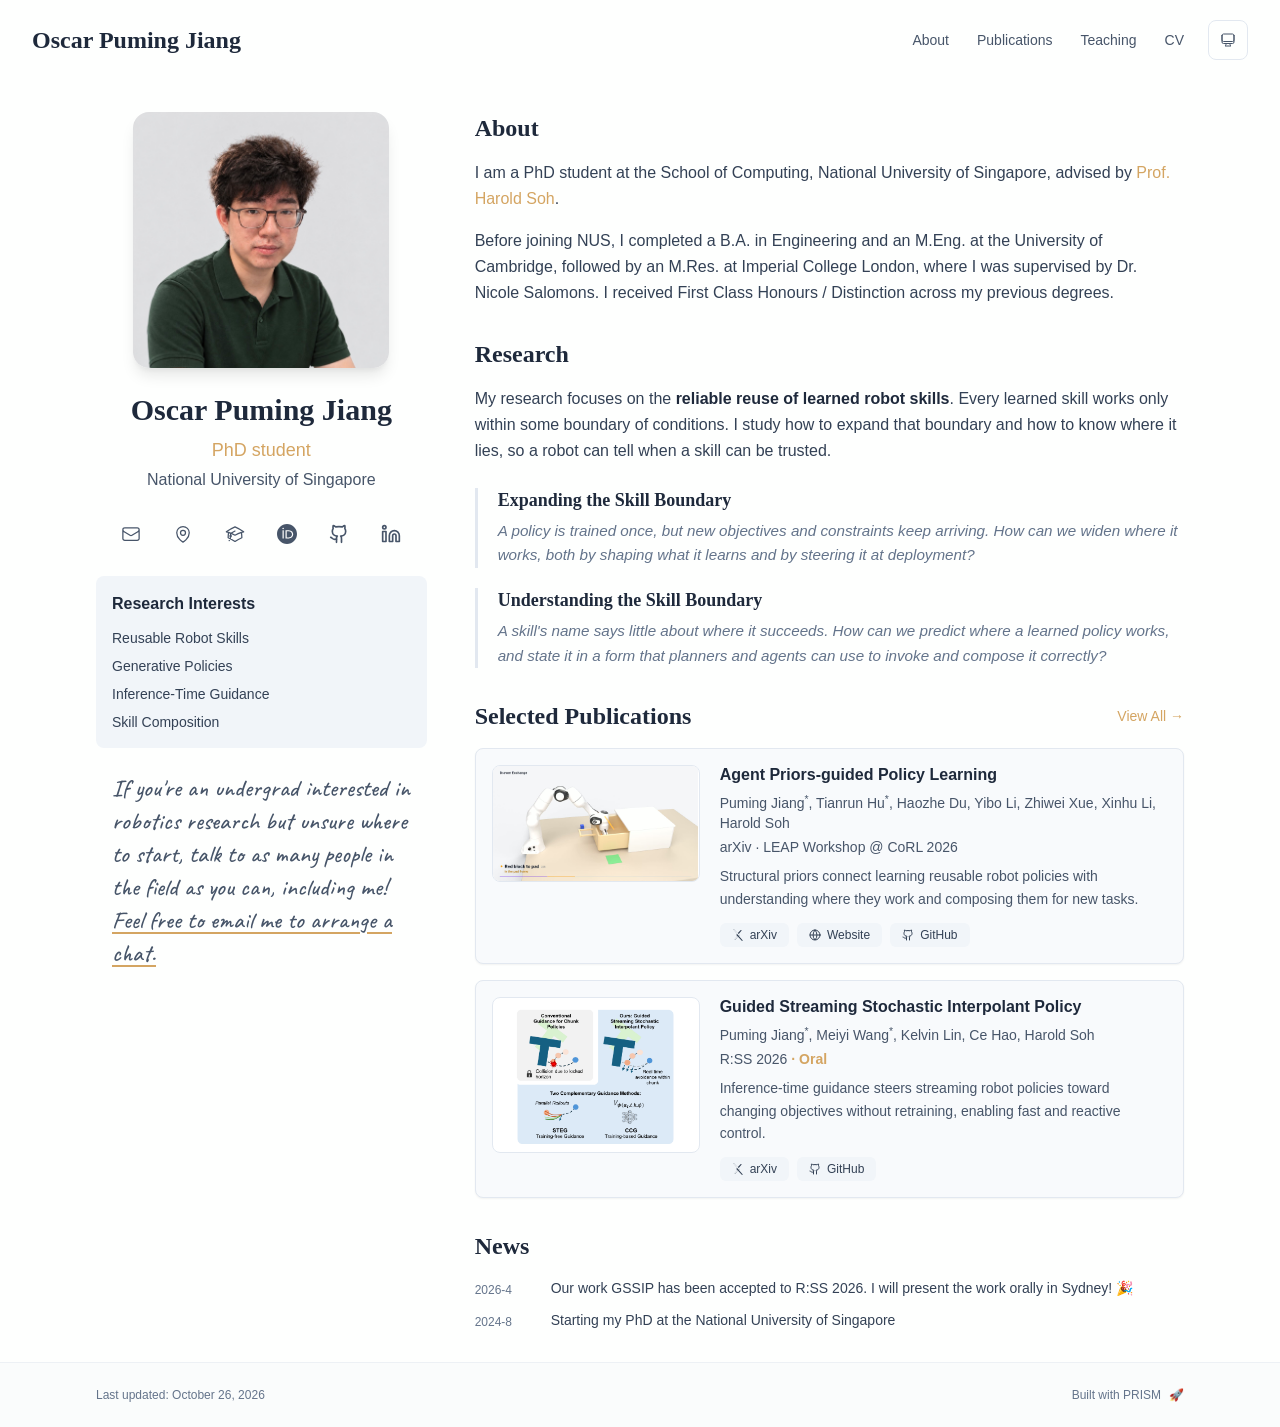
==== index.html @ 4f033dab "Publish research reframing from PRISM fc3b042 Co-Authored-By: Claude Opus 5.5 <noreply@anthropic.com" ====
<!DOCTYPE html><html lang="en" class="scroll-smooth"><head><meta charSet="utf-8"/><meta name="viewport" content="width=device-width, initial-scale=1"/><link rel="preload" as="image" href="/oscar_jiang_portrait.jpg"/><link rel="stylesheet" href="/_next/static/css/9189f307c52f5640.css" data-precedence="next"/><link rel="preload" as="script" fetchPriority="low" href="/_next/static/chunks/webpack-679b75d1c4c2027c.js"/><script src="/_next/static/chunks/4bd1b696-70b6d399998de86a.js" async=""></script><script src="/_next/static/chunks/684-5aaa8290a129f299.js" async=""></script><script src="/_next/static/chunks/main-app-c0c5560a37673fbd.js" async=""></script><script src="/_next/static/chunks/461-a9a5d7b05a71d978.js" async=""></script><script src="/_next/static/chunks/874-6cc630662f3664af.js" async=""></script><script src="/_next/static/chunks/781-565f00b965bb18d8.js" async=""></script><script src="/_next/static/chunks/app/layout-64c6c42224257f2a.js" async=""></script><script src="/_next/static/chunks/964-aba271e32113f633.js" async=""></script><script src="/_next/static/chunks/748-4ac8c5251e312e0e.js" async=""></script><script src="/_next/static/chunks/app/page-26c63fd4dd658749.js" async=""></script><link rel="preload" href="https://plausible.io/js/pa-Pj_-Cljdo3YsBJ5MLdfdJ.js" as="script"/><link rel="icon" href="/favicon.svg" type="image/svg+xml"/><link rel="dns-prefetch" href="https://jialeliu.com"/><link rel="preconnect" href="https://jialeliu.com" crossorigin=""/><link rel="preload" as="font" type="font/woff2" href="https://jialeliu.com/fonts/georgiab.woff2" crossorigin=""/><script>
              try {
                const theme = localStorage.getItem('theme-storage');
                const parsed = theme ? JSON.parse(theme) : null;
                const setting = parsed?.state?.theme || 'system';
                const prefersDark = typeof window !== 'undefined' && window.matchMedia && window.matchMedia('(prefers-color-scheme: dark)').matches;
                const effective = setting === 'dark' ? 'dark' : (setting === 'light' ? 'light' : (prefersDark ? 'dark' : 'light'));
                var root = document.documentElement;
                root.classList.add(effective);
                root.setAttribute('data-theme', effective);
              } catch (e) {
                var root = document.documentElement;
                root.classList.add('light');
                root.setAttribute('data-theme', 'light');
              }
            </script><script>
    try {
      const cfg = {"enabled":false,"locales":["en"],"defaultLocale":"en","mode":"auto","fixedLocale":"en","persist":true,"switcher":true,"labels":{"en":"English"}};
      const storageKey = 'locale-storage';
      const normalize = (value) => typeof value === 'string' ? value.trim().replace('_', '-').toLowerCase() : '';
      const matchLocale = (candidate) => {
        const normalized = normalize(candidate);
        if (!normalized) return null;
        if (cfg.locales.includes(normalized)) return normalized;
        const language = normalized.split('-')[0];
        if (cfg.locales.includes(language)) return language;
        return null;
      };

      let resolved = null;

      if (cfg.persist) {
        resolved = matchLocale(localStorage.getItem(storageKey));
      }

      if (!resolved) {
        if (cfg.mode === 'fixed') {
          resolved = cfg.fixedLocale;
        } else {
          resolved = matchLocale(navigator.language);
        }
      }

      if (!resolved) {
        resolved = cfg.defaultLocale;
      }

      const root = document.documentElement;
      root.lang = resolved;
      root.setAttribute('data-locale', resolved);

      if (cfg.persist) {
        localStorage.setItem(storageKey, resolved);
      }
    } catch (e) {
      const root = document.documentElement;
      root.lang = 'en';
      root.setAttribute('data-locale', 'en');
    }
  </script><title>Oscar Puming Jiang</title><meta name="description" content="PhD student at the National University of Singapore working on the reliable reuse of learned robot skills: expanding and understanding where a learned skill works."/><link rel="author" href="https://0scarj1ang.github.io/"/><meta name="author" content="Oscar Puming Jiang"/><meta name="keywords" content="Oscar Puming Jiang,PhD,Research,National University of Singapore,Robot Learning,Reusable Robot Skills,Imitation Learning,Generative Robot Policies,Inference-Time Guidance,Structural Priors,Skill Composition,Embodied AI"/><meta name="creator" content="Oscar Puming Jiang"/><meta name="publisher" content="Oscar Puming Jiang"/><link rel="canonical" href="https://0scarj1ang.github.io/"/><meta name="google-site-verification" content="aLSjp_YCoErw0JgOhe7-SfFHD6SKjpC-JsXU3JaZCbw"/><meta property="og:title" content="Oscar Puming Jiang"/><meta property="og:description" content="PhD student at the National University of Singapore working on the reliable reuse of learned robot skills: expanding and understanding where a learned skill works."/><meta property="og:site_name" content="Oscar Puming Jiang&#x27;s Academic Website"/><meta property="og:locale" content="en_US"/><meta property="og:type" content="website"/><meta name="twitter:card" content="summary"/><meta name="twitter:title" content="Oscar Puming Jiang"/><meta name="twitter:description" content="PhD student at the National University of Singapore working on the reliable reuse of learned robot skills: expanding and understanding where a learned skill works."/><link rel="icon" href="/favicon.svg"/><script>document.querySelectorAll('body link[rel="icon"], body link[rel="apple-touch-icon"]').forEach(el => document.head.appendChild(el))</script><script src="/_next/static/chunks/polyfills-42372ed130431b0a.js" noModule=""></script></head><body class="font-sans antialiased"><div style="visibility:hidden"><nav class="fixed top-0 left-0 right-0 z-50" data-headlessui-state=""><div class="transition-all duration-300 ease-out bg-transparent" style="transform:translateY(-100px)"><div class="max-w-7xl mx-auto px-4 sm:px-6 lg:px-8"><div class="flex justify-between items-center h-16 lg:h-20"><div class="flex-shrink-0" tabindex="0"><a class="text-xl lg:text-2xl font-serif font-semibold text-primary hover:text-accent transition-colors duration-200" href="/">Oscar Puming Jiang</a></div><div class="hidden lg:block"><div class="ml-10 flex items-center space-x-3"><div class="relative flex items-baseline space-x-1"><a data-nav-href="/" class="relative px-3 py-2 text-sm font-medium rounded-lg transition-colors duration-150 text-primary" href="/">About</a><a data-nav-href="/publications" class="relative px-3 py-2 text-sm font-medium rounded-lg transition-colors duration-150 text-neutral-600" href="/publications/">Publications</a><a data-nav-href="/teaching" class="relative px-3 py-2 text-sm font-medium rounded-lg transition-colors duration-150 text-neutral-600" href="/teaching/">Teaching</a><a data-nav-href="/cv" class="relative px-3 py-2 text-sm font-medium rounded-lg transition-colors duration-150 text-neutral-600" href="/cv/">CV</a></div><div class="flex items-center justify-center w-10 h-10 rounded-lg border border-neutral-200 dark:border-[rgba(148,163,184,0.24)] bg-background dark:bg-neutral-800"><div class="w-4 h-4 rounded-full bg-neutral-300 animate-pulse"></div></div></div></div><div class="lg:hidden flex items-center space-x-2"><div class="flex items-center justify-center w-10 h-10 rounded-lg border border-neutral-200 dark:border-[rgba(148,163,184,0.24)] bg-background dark:bg-neutral-800"><div class="w-4 h-4 rounded-full bg-neutral-300 animate-pulse"></div></div><button class="inline-flex items-center justify-center p-2 rounded-md text-neutral-600 hover:text-primary hover:bg-neutral-100 dark:hover:bg-neutral-800 focus:outline-none focus:ring-2 focus:ring-inset focus:ring-accent transition-colors duration-200" id="headlessui-disclosure-button-«Rv5db»" type="button" aria-expanded="false" data-headlessui-state=""><span class="sr-only">Open main menu</span><div><svg xmlns="http://www.w3.org/2000/svg" fill="none" viewBox="0 0 24 24" stroke-width="1.5" stroke="currentColor" aria-hidden="true" data-slot="icon" class="block h-6 w-6"><path stroke-linecap="round" stroke-linejoin="round" d="M3.75 6.75h16.5M3.75 12h16.5m-16.5 5.25h16.5"></path></svg></div></button></div></div></div></div></nav><main class="min-h-screen pt-16 lg:pt-20"><script type="application/ld+json">{"@context":"https://schema.org","@graph":[{"@type":"WebSite","@id":"https://0scarj1ang.github.io/#website","url":"https://0scarj1ang.github.io/","name":"Oscar Puming Jiang","author":{"@id":"https://0scarj1ang.github.io/#person"}},{"@type":"Person","@id":"https://0scarj1ang.github.io/#person","name":"Oscar Puming Jiang","alternateName":["Puming Jiang","Oscar Jiang"],"url":"https://0scarj1ang.github.io/","image":"https://0scarj1ang.github.io/oscar_jiang_portrait.jpg","jobTitle":"PhD student","description":"PhD student at the National University of Singapore working on the reliable reuse of learned robot skills: expanding and understanding where a learned skill works.","affiliation":{"@type":"CollegeOrUniversity","name":"National University of Singapore"},"alumniOf":[{"@type":"CollegeOrUniversity","name":"University of Cambridge"},{"@type":"CollegeOrUniversity","name":"Imperial College London"}],"knowsAbout":["Robot Learning","Reusable Robot Skills","Imitation Learning","Generative Robot Policies","Inference-Time Guidance","Structural Priors","Skill Composition","Embodied AI"],"sameAs":["https://github.com/0scarJ1ang","https://www.linkedin.com/in/puming-jiang-a2b312420/"]},{"@type":"ProfilePage","@id":"https://0scarj1ang.github.io/#webpage","url":"https://0scarj1ang.github.io/","name":"Oscar Puming Jiang","isPartOf":{"@id":"https://0scarj1ang.github.io/#website"},"mainEntity":{"@id":"https://0scarj1ang.github.io/#person"}},{"@type":"ScholarlyArticle","@id":"https://0scarj1ang.github.io/publications/#jiang2026appl","headline":"Agent Priors-guided Policy Learning","name":"Agent Priors-guided Policy Learning","author":[{"@id":"https://0scarj1ang.github.io/#person"},{"@type":"Person","name":"Tianrun Hu"},{"@type":"Person","name":"Haozhe Du"},{"@type":"Person","name":"Yibo Li"},{"@type":"Person","name":"Zhiwei Xue"},{"@type":"Person","name":"Xinhu Li"},{"@type":"Person","name":"Harold Soh"}],"datePublished":"2026-09","abstract":"Robots that learn from a few demonstrations often require two forms of generalization. Compositional generalization recombines skills to solve new tasks, and skill generalization lets the learned policy behind each skill work in new situations. The two depend on each other, yet information is lost between composition and the skills it calls. Where a skill works is determined by the structure its policy is trained with, while composition sees the skill only through a separate description, such as a name, an instruction, or a symbolic operator, that omits this structure. Our key idea is to use each policy's structural prior as part of the interface between composition and the skill. A structural prior states what a behavior depends on, for example that a grasp depends only on the gripper's pose relative to the object. Built into training, it shapes where the policy generalizes; stated in language, it tells composition where the policy applies. We instantiate this idea in Agent Priors-guided Policy Learning (APPL). A construction agent segments complete demonstrations into reusable skills, proposes several structural priors for each skill, and trains and verifies one policy per prior. A runtime agent then selects among these prior-specific policies and composes them toward new task goals using their interfaces. Across MetaWorld and long-horizon ManiSkill tasks, APPL improves out-of-distribution skill generalization and enables previously unseen skill compositions; ablating the interface information substantially reduces performance. These results support the use of training-time structural assumptions as a bridge between skill learning and skill composition.","description":"Structural priors connect learning reusable robot policies with understanding where they work and composing them for new tasks.","keywords":"Robot Learning, Imitation Learning, Structural Priors, Skill Composition, Embodied AI","image":"https://0scarj1ang.github.io/papers/appl-demo.jpg","url":"https://agentics-robotics.github.io/APPL/","sameAs":["https://arxiv.org/abs/2609.35690"]},{"@type":"ScholarlyArticle","@id":"https://0scarj1ang.github.io/publications/#jiang2026gssip","headline":"Guided Streaming Stochastic Interpolant Policy","name":"Guided Streaming Stochastic Interpolant Policy","author":[{"@id":"https://0scarj1ang.github.io/#person"},{"@type":"Person","name":"Meiyi Wang"},{"@type":"Person","name":"Kelvin Lin"},{"@type":"Person","name":"Ce Hao"},{"@type":"Person","name":"Harold Soh"}],"datePublished":"2026","isPartOf":{"@type":"CreativeWork","name":"Proceedings of Robotics: Science and Systems (RSS)"},"abstract":"Inference-time guidance is essential for steering generative robot policies toward dynamic objectives without retraining, yet existing methods are largely confined to chunk-based architectures that exhibit high latency and lack the reactivity needed for test-time preference alignment or obstacle avoidance. In this work, we formally derive the optimal guidance term for Stochastic Interpolants (SI) by analyzing the value function's time evolution via the Backward Kolmogorov Equation, establishing a modified drift that theoretically guarantees sampling from a target distribution. We apply this framework to real-time control through the Streaming Stochastic Interpolant Policy (SSIP), which generalizes the deterministic Streaming Flow Policy (SFP). Unifying this guidance law with the streaming architecture enables fast and reactive control. To support diverse deployment needs, we propose two complementary mechanisms: training-free Stochastic Trajectory Ensemble Guidance (STEG) that computes gradients on-the-fly for zero-shot adaptation, and training-based Conditional Critic Guidance (CCG) for amortized inference. Empirical evaluations demonstrate that our guided streaming approach significantly outperforms conventional chunk-based policies in reactivity and provides superior, physically valid guidance for dynamic, unstructured environments.","description":"Inference-time guidance steers streaming robot policies toward changing objectives without retraining, enabling fast and reactive control.","keywords":"Robot Learning, Imitation Learning, Inference-Time Steering, Stochastic Interpolants, Streaming Policies","image":"https://0scarj1ang.github.io/papers/gssip-method.png","url":"https://arxiv.org/abs/2605.10051v1"}]}</script><div class="max-w-6xl mx-auto px-4 sm:px-6 lg:px-8 py-8 bg-background min-h-screen"><div class="grid grid-cols-1 lg:grid-cols-3 gap-12"><div class="lg:col-span-1"><div class="sticky top-8" style="opacity:0;transform:translateY(20px)"><div class="w-64 h-64 mx-auto mb-6 rounded-2xl overflow-hidden shadow-lg hover:shadow-xl transition-all duration-200 hover:scale-105"><img alt="Oscar Puming Jiang" width="256" height="256" decoding="async" data-nimg="1" class="w-full h-full object-cover object-[32%_center]" style="color:transparent" src="/oscar_jiang_portrait.jpg"/></div><div class="text-center mb-6"><h1 class="text-3xl font-serif font-bold text-primary mb-2">Oscar Puming Jiang</h1><p class="text-lg text-accent font-medium mb-1">PhD student</p><p class="text-neutral-600 mb-2">National University of Singapore</p></div><div class="flex flex-wrap justify-center gap-3 sm:gap-4 mb-6 relative px-2"><div class="relative"><button class="p-2 sm:p-2 transition-colors duration-200 text-neutral-600 dark:text-neutral-400 hover:text-accent" aria-label="Email"><svg xmlns="http://www.w3.org/2000/svg" fill="none" viewBox="0 0 24 24" stroke-width="1.5" stroke="currentColor" aria-hidden="true" data-slot="icon" class="h-5 w-5"><path stroke-linecap="round" stroke-linejoin="round" d="M21.75 6.75v10.5a2.25 2.25 0 0 1-2.25 2.25h-15a2.25 2.25 0 0 1-2.25-2.25V6.75m19.5 0A2.25 2.25 0 0 0 19.5 4.5h-15a2.25 2.25 0 0 0-2.25 2.25m19.5 0v.243a2.25 2.25 0 0 1-1.07 1.916l-7.5 4.615a2.25 2.25 0 0 1-2.36 0L3.32 8.91a2.25 2.25 0 0 1-1.07-1.916V6.75"></path></svg></button></div><div class="relative"><button class="p-2 sm:p-2 transition-colors duration-200 text-neutral-600 dark:text-neutral-400 hover:text-accent" aria-label="Location"><svg xmlns="http://www.w3.org/2000/svg" fill="none" viewBox="0 0 24 24" stroke-width="1.5" stroke="currentColor" aria-hidden="true" data-slot="icon" class="h-5 w-5"><path stroke-linecap="round" stroke-linejoin="round" d="M15 10.5a3 3 0 1 1-6 0 3 3 0 0 1 6 0Z"></path><path stroke-linecap="round" stroke-linejoin="round" d="M19.5 10.5c0 7.142-7.5 11.25-7.5 11.25S4.5 17.642 4.5 10.5a7.5 7.5 0 1 1 15 0Z"></path></svg></button></div><a href="https://scholar.google.com" target="_blank" rel="noopener noreferrer" class="p-2 sm:p-2 text-neutral-600 dark:text-neutral-400 hover:text-accent transition-colors duration-200" aria-label="Google Scholar"><svg xmlns="http://www.w3.org/2000/svg" fill="none" viewBox="0 0 24 24" stroke-width="1.5" stroke="currentColor" aria-hidden="true" data-slot="icon" class="h-5 w-5"><path stroke-linecap="round" stroke-linejoin="round" d="M4.26 10.147a60.438 60.438 0 0 0-.491 6.347A48.62 48.62 0 0 1 12 20.904a48.62 48.62 0 0 1 8.232-4.41 60.46 60.46 0 0 0-.491-6.347m-15.482 0a50.636 50.636 0 0 0-2.658-.813A59.906 59.906 0 0 1 12 3.493a59.903 59.903 0 0 1 10.399 5.84c-.896.248-1.783.52-2.658.814m-15.482 0A50.717 50.717 0 0 1 12 13.489a50.702 50.702 0 0 1 7.74-3.342M6.75 15a.75.75 0 1 0 0-1.5.75.75 0 0 0 0 1.5Zm0 0v-3.675A55.378 55.378 0 0 1 12 8.443m-7.007 11.55A5.981 5.981 0 0 0 6.75 15.75v-1.5"></path></svg></a><a href="https://orcid.org" target="_blank" rel="noopener noreferrer" class="p-2 sm:p-2 text-neutral-600 dark:text-neutral-400 hover:text-accent transition-colors duration-200" aria-label="ORCID"><svg viewBox="0 0 24 24" fill="currentColor" class="h-5 w-5" xmlns="http://www.w3.org/2000/svg"><path d="M12 0C5.372 0 0 5.372 0 12s5.372 12 12 12 12-5.372 12-12S18.628 0 12 0zM7.369 4.378c.525 0 .947.431.947.947s-.422.947-.947.947a.95.95 0 0 1-.947-.947c0-.525.422-.947.947-.947zm-.722 3.038h1.444v10.041H6.647V7.416zm3.562 0h3.9c3.712 0 5.344 2.653 5.344 5.025 0 2.578-2.016 5.025-5.325 5.025h-3.919V7.416zm1.444 1.303v7.444h2.297c3.272 0 4.022-2.484 4.022-3.722 0-2.016-1.284-3.722-4.097-3.722h-2.222z"></path></svg></a><a href="https://github.com/0scarJ1ang" target="_blank" rel="noopener noreferrer" class="p-2 sm:p-2 text-neutral-600 dark:text-neutral-400 hover:text-accent transition-colors duration-200" aria-label="GitHub"><svg xmlns="http://www.w3.org/2000/svg" width="24" height="24" viewBox="0 0 24 24" fill="none" stroke="currentColor" stroke-width="2" stroke-linecap="round" stroke-linejoin="round" class="lucide lucide-github h-5 w-5" aria-hidden="true"><path d="M15 22v-4a4.8 4.8 0 0 0-1-3.5c3 0 6-2 6-5.5.08-1.25-.27-2.48-1-3.5.28-1.15.28-2.35 0-3.5 0 0-1 0-3 1.5-2.64-.5-5.36-.5-8 0C6 2 5 2 5 2c-.3 1.15-.3 2.35 0 3.5A5.403 5.403 0 0 0 4 9c0 3.5 3 5.5 6 5.5-.39.49-.68 1.05-.85 1.65-.17.6-.22 1.23-.15 1.85v4"></path><path d="M9 18c-4.51 2-5-2-7-2"></path></svg></a><a href="https://www.linkedin.com/in/puming-jiang-a2b312420/" target="_blank" rel="noopener noreferrer" class="p-2 sm:p-2 text-neutral-600 dark:text-neutral-400 hover:text-accent transition-colors duration-200" aria-label="LinkedIn"><svg xmlns="http://www.w3.org/2000/svg" width="24" height="24" viewBox="0 0 24 24" fill="none" stroke="currentColor" stroke-width="2" stroke-linecap="round" stroke-linejoin="round" class="lucide lucide-linkedin h-5 w-5" aria-hidden="true"><path d="M16 8a6 6 0 0 1 6 6v7h-4v-7a2 2 0 0 0-2-2 2 2 0 0 0-2 2v7h-4v-7a6 6 0 0 1 6-6z"></path><rect width="4" height="12" x="2" y="9"></rect><circle cx="4" cy="4" r="2"></circle></svg></a></div><div class="bg-neutral-100 dark:bg-neutral-800 rounded-lg p-4 mb-6 hover:shadow-lg transition-all duration-200 hover:scale-[1.02]"><h3 class="font-semibold text-primary mb-3">Research Interests</h3><div class="space-y-2 text-sm text-neutral-700 dark:text-neutral-500"><div>Reusable Robot Skills</div><div>Generative Policies</div><div>Inference-Time Guidance</div><div>Skill Composition</div></div></div><p class="mb-6 px-4 font-handwritten text-2xl font-medium leading-snug text-neutral-600">If you&#x27;re an undergrad interested in robotics research but unsure where to start, talk to as many people in the field as you can, including me!<!-- --> <a href="mailto:p.jiang@u.nus.edu" class="underline decoration-accent underline-offset-4 hover:decoration-2 focus-visible:outline-2 focus-visible:outline-offset-4 focus-visible:outline-accent">Feel free to email me to arrange a chat.</a></p></div></div><div class="lg:col-span-2 space-y-8"><section id="about" class="scroll-mt-24 space-y-8"><section style="opacity:0;transform:translateY(20px)"><h2 class="text-2xl font-serif font-bold text-primary mb-4">About</h2><div class="text-neutral-700 dark:text-neutral-600 leading-relaxed"><p class="mb-4 last:mb-0">I am a PhD student at the School of Computing, National University of Singapore, advised by <a href="https://haroldsoh.com" node="[object Object]" target="_blank" rel="noopener noreferrer" class="text-accent font-medium transition-all duration-200 rounded hover:bg-accent/10 hover:shadow-sm">Prof. Harold Soh</a>.</p>
<p class="mb-4 last:mb-0">Before joining NUS, I completed a B.A. in Engineering and an M.Eng. at the University of Cambridge, followed by an M.Res. at Imperial College London, where I was supervised by Dr. Nicole Salomons. I received First Class Honours / Distinction across my previous degrees.</p></div></section><section style="opacity:0;transform:translateY(20px)"><h2 class="text-2xl font-serif font-bold text-primary mb-4">Research</h2><div class="text-neutral-700 dark:text-neutral-600 leading-relaxed"><p class="mb-4 last:mb-0">My research focuses on the <strong class="font-semibold text-primary">reliable reuse of learned robot skills</strong>. Every learned skill works only within some boundary of conditions. I study how to expand that boundary and how to know where it lies, so a robot can tell when a skill can be trusted.</p></div><div class="mt-6 space-y-5"><div class="border-l-[3px] border-neutral-200 pl-5"><h3 class="text-lg font-serif font-bold text-primary leading-snug">Expanding the Skill Boundary</h3><p class="mt-1.5 text-[0.95rem] italic text-neutral-500 leading-relaxed">A policy is trained once, but new objectives and constraints keep arriving. How can we widen where it works, both by shaping what it learns and by steering it at deployment?</p></div><div class="border-l-[3px] border-neutral-200 pl-5"><h3 class="text-lg font-serif font-bold text-primary leading-snug">Understanding the Skill Boundary</h3><p class="mt-1.5 text-[0.95rem] italic text-neutral-500 leading-relaxed">A skill&#x27;s name says little about where it succeeds. How can we predict where a learned policy works, and state it in a form that planners and agents can use to invoke and compose it correctly?</p></div></div></section><section style="opacity:0;transform:translateY(20px)"><div class="flex items-center justify-between mb-4"><h2 class="text-2xl font-serif font-bold text-primary">Selected Publications</h2><a class="text-accent hover:text-accent-dark text-sm font-medium transition-all duration-200 rounded hover:bg-accent/10 hover:shadow-sm" href="/publications/">View All<!-- --> →</a></div><div class="space-y-4"><div class="bg-neutral-50 dark:bg-neutral-800 p-4 rounded-lg shadow-sm border border-neutral-200 dark:border-[rgba(148,163,184,0.24)] hover:shadow-lg transition-all duration-200 hover:scale-[1.02]" style="opacity:0;transform:translateY(20px)"><div class="flex flex-col sm:flex-row items-start gap-5"><div class="relative w-full shrink-0 overflow-hidden rounded-lg border border-neutral-200 bg-white aspect-video sm:w-48 lg:w-52"><a href="/papers/appl-demo.jpg" target="_blank" rel="noopener noreferrer" aria-label="View demonstration image for Agent Priors-guided Policy Learning" class="absolute inset-0 block transition-shadow hover:shadow-md focus-visible:outline-2 focus-visible:outline-offset-[-2px] focus-visible:outline-accent"><img alt="Agent Priors-guided Policy Learning: robot task demonstration" loading="lazy" decoding="async" data-nimg="fill" class="object-contain " style="position:absolute;height:100%;width:100%;left:0;top:0;right:0;bottom:0;color:transparent" src="/papers/appl-demo.jpg"/></a></div><div class="min-w-0 flex-1"><h3 class="font-semibold text-primary mb-2 leading-tight">Agent Priors-guided Policy Learning</h3><p class="text-sm text-neutral-600 dark:text-neutral-500 mb-1"><span><span>Puming Jiang</span><sup>*</sup>, </span><span><span>Tianrun Hu</span><sup>*</sup>, </span><span><span>Haozhe Du</span>, </span><span><span>Yibo Li</span>, </span><span><span>Zhiwei Xue</span>, </span><span><span>Xinhu Li</span>, </span><span><span>Harold Soh</span></span></p><p class="text-sm text-neutral-600 dark:text-neutral-500 mb-2">arXiv<span> · <!-- -->LEAP Workshop @ CoRL 2026</span></p><p class="text-sm text-neutral-600 dark:text-neutral-400 leading-relaxed">Structural priors connect learning reusable robot policies with understanding where they work and composing them for new tasks.</p><div class="flex flex-wrap gap-2 mt-3"><a href="https://arxiv.org/abs/2609.35690" target="_blank" rel="noopener noreferrer" class="inline-flex items-center px-3 py-1 rounded-md text-xs font-medium bg-neutral-100 dark:bg-neutral-900 text-neutral-700 dark:text-neutral-300 hover:bg-accent hover:text-white transition-colors"><svg viewBox="0 0 24 24" fill="currentColor" class="h-3 w-3 mr-1.5 shrink-0" aria-hidden="true" focusable="false"><path d="M3.8423 0a1.0037 1.0037 0 0 0-.922.6078c-.1536.3687-.0438.6275.2938 1.1113l6.9185 8.3597-1.0223 1.1058a1.0393 1.0393 0 0 0 .003 1.4229l1.2292 1.3135-5.4391 6.4444c-.2803.299-.4538.823-.2971 1.1986a1.0253 1.0253 0 0 0 .9585.635.9133.9133 0 0 0 .6891-.3405l5.783-6.126 7.4902 8.0051a.8527.8527 0 0 0 .6835.2597.9575.9575 0 0 0 .8777-.6138c.1577-.377-.017-.7502-.306-1.1407l-7.0518-8.3418 1.0632-1.13a.9626.9626 0 0 0 .0089-1.3165L4.6336.4639s-.3733-.4535-.768-.463zm0 .272h.0166c.2179.0052.4874.2715.5644.3639l.005.006.0052.0055 10.169 10.9905a.6915.6915 0 0 1-.0072.945l-1.0666 1.133-1.4982-1.7724-8.5994-10.39c-.3286-.472-.352-.6183-.2592-.841a.7307.7307 0 0 1 .6704-.4401Zm14.341 1.5701a.877.877 0 0 0-.6554.2418l-5.6962 6.1584 1.6944 1.8319 5.3089-6.5138c.3251-.4335.479-.6603.3247-1.0292a1.1205 1.1205 0 0 0-.9763-.689zm-7.6557 12.2823 1.3186 1.4135-5.7864 6.1295a.6494.6494 0 0 1-.4959.26.7516.7516 0 0 1-.706-.4669c-.1119-.2682.0359-.6864.2442-.9083l.0051-.0055.0047-.0055z"></path></svg>arXiv</a><a href="https://agentics-robotics.github.io/APPL/" target="_blank" rel="noopener noreferrer" class="inline-flex items-center px-3 py-1 rounded-md text-xs font-medium bg-neutral-100 dark:bg-neutral-900 text-neutral-700 dark:text-neutral-300 hover:bg-accent hover:text-white transition-colors"><svg xmlns="http://www.w3.org/2000/svg" width="24" height="24" viewBox="0 0 24 24" fill="none" stroke="currentColor" stroke-width="2" stroke-linecap="round" stroke-linejoin="round" class="lucide lucide-globe h-3 w-3 mr-1.5 shrink-0" aria-hidden="true"><circle cx="12" cy="12" r="10"></circle><path d="M12 2a14.5 14.5 0 0 0 0 20 14.5 14.5 0 0 0 0-20"></path><path d="M2 12h20"></path></svg>Website</a><a href="https://github.com/Agentics-robotics/Agent-Priors-guided-Policy-Learning" target="_blank" rel="noopener noreferrer" class="inline-flex items-center px-3 py-1 rounded-md text-xs font-medium bg-neutral-100 dark:bg-neutral-900 text-neutral-700 dark:text-neutral-300 hover:bg-accent hover:text-white transition-colors"><svg xmlns="http://www.w3.org/2000/svg" width="24" height="24" viewBox="0 0 24 24" fill="none" stroke="currentColor" stroke-width="2" stroke-linecap="round" stroke-linejoin="round" class="lucide lucide-github h-3 w-3 mr-1.5 shrink-0" aria-hidden="true"><path d="M15 22v-4a4.8 4.8 0 0 0-1-3.5c3 0 6-2 6-5.5.08-1.25-.27-2.48-1-3.5.28-1.15.28-2.35 0-3.5 0 0-1 0-3 1.5-2.64-.5-5.36-.5-8 0C6 2 5 2 5 2c-.3 1.15-.3 2.35 0 3.5A5.403 5.403 0 0 0 4 9c0 3.5 3 5.5 6 5.5-.39.49-.68 1.05-.85 1.65-.17.6-.22 1.23-.15 1.85v4"></path><path d="M9 18c-4.51 2-5-2-7-2"></path></svg>GitHub</a></div></div></div></div><div class="bg-neutral-50 dark:bg-neutral-800 p-4 rounded-lg shadow-sm border border-neutral-200 dark:border-[rgba(148,163,184,0.24)] hover:shadow-lg transition-all duration-200 hover:scale-[1.02]" style="opacity:0;transform:translateY(20px)"><div class="flex flex-col sm:flex-row items-start gap-5"><div class="relative w-full shrink-0 overflow-hidden rounded-lg border border-neutral-200 bg-white aspect-[4/3] sm:w-48 lg:w-52"><a href="/papers/gssip-method.png" target="_blank" rel="noopener noreferrer" aria-label="View method figure for Guided Streaming Stochastic Interpolant Policy" class="absolute inset-0 block transition-shadow hover:shadow-md focus-visible:outline-2 focus-visible:outline-offset-[-2px] focus-visible:outline-accent"><img alt="Guided Streaming Stochastic Interpolant Policy: method overview" loading="lazy" decoding="async" data-nimg="fill" class="object-contain p-2" style="position:absolute;height:100%;width:100%;left:0;top:0;right:0;bottom:0;color:transparent" src="/papers/gssip-method.png"/></a></div><div class="min-w-0 flex-1"><h3 class="font-semibold text-primary mb-2 leading-tight">Guided Streaming Stochastic Interpolant Policy</h3><p class="text-sm text-neutral-600 dark:text-neutral-500 mb-1"><span><span>Puming Jiang</span><sup>*</sup>, </span><span><span>Meiyi Wang</span><sup>*</sup>, </span><span><span>Kelvin Lin</span>, </span><span><span>Ce Hao</span>, </span><span><span>Harold Soh</span></span></p><p class="text-sm text-neutral-600 dark:text-neutral-500 mb-2">R:SS 2026<span class="font-semibold text-accent"> · <!-- -->Oral</span></p><p class="text-sm text-neutral-600 dark:text-neutral-400 leading-relaxed">Inference-time guidance steers streaming robot policies toward changing objectives without retraining, enabling fast and reactive control.</p><div class="flex flex-wrap gap-2 mt-3"><a href="https://arxiv.org/abs/2605.10051v1" target="_blank" rel="noopener noreferrer" class="inline-flex items-center px-3 py-1 rounded-md text-xs font-medium bg-neutral-100 dark:bg-neutral-900 text-neutral-700 dark:text-neutral-300 hover:bg-accent hover:text-white transition-colors"><svg viewBox="0 0 24 24" fill="currentColor" class="h-3 w-3 mr-1.5 shrink-0" aria-hidden="true" focusable="false"><path d="M3.8423 0a1.0037 1.0037 0 0 0-.922.6078c-.1536.3687-.0438.6275.2938 1.1113l6.9185 8.3597-1.0223 1.1058a1.0393 1.0393 0 0 0 .003 1.4229l1.2292 1.3135-5.4391 6.4444c-.2803.299-.4538.823-.2971 1.1986a1.0253 1.0253 0 0 0 .9585.635.9133.9133 0 0 0 .6891-.3405l5.783-6.126 7.4902 8.0051a.8527.8527 0 0 0 .6835.2597.9575.9575 0 0 0 .8777-.6138c.1577-.377-.017-.7502-.306-1.1407l-7.0518-8.3418 1.0632-1.13a.9626.9626 0 0 0 .0089-1.3165L4.6336.4639s-.3733-.4535-.768-.463zm0 .272h.0166c.2179.0052.4874.2715.5644.3639l.005.006.0052.0055 10.169 10.9905a.6915.6915 0 0 1-.0072.945l-1.0666 1.133-1.4982-1.7724-8.5994-10.39c-.3286-.472-.352-.6183-.2592-.841a.7307.7307 0 0 1 .6704-.4401Zm14.341 1.5701a.877.877 0 0 0-.6554.2418l-5.6962 6.1584 1.6944 1.8319 5.3089-6.5138c.3251-.4335.479-.6603.3247-1.0292a1.1205 1.1205 0 0 0-.9763-.689zm-7.6557 12.2823 1.3186 1.4135-5.7864 6.1295a.6494.6494 0 0 1-.4959.26.7516.7516 0 0 1-.706-.4669c-.1119-.2682.0359-.6864.2442-.9083l.0051-.0055.0047-.0055z"></path></svg>arXiv</a><a href="https://github.com/0scarJ1ang/guided-streaming-policy" target="_blank" rel="noopener noreferrer" class="inline-flex items-center px-3 py-1 rounded-md text-xs font-medium bg-neutral-100 dark:bg-neutral-900 text-neutral-700 dark:text-neutral-300 hover:bg-accent hover:text-white transition-colors"><svg xmlns="http://www.w3.org/2000/svg" width="24" height="24" viewBox="0 0 24 24" fill="none" stroke="currentColor" stroke-width="2" stroke-linecap="round" stroke-linejoin="round" class="lucide lucide-github h-3 w-3 mr-1.5 shrink-0" aria-hidden="true"><path d="M15 22v-4a4.8 4.8 0 0 0-1-3.5c3 0 6-2 6-5.5.08-1.25-.27-2.48-1-3.5.28-1.15.28-2.35 0-3.5 0 0-1 0-3 1.5-2.64-.5-5.36-.5-8 0C6 2 5 2 5 2c-.3 1.15-.3 2.35 0 3.5A5.403 5.403 0 0 0 4 9c0 3.5 3 5.5 6 5.5-.39.49-.68 1.05-.85 1.65-.17.6-.22 1.23-.15 1.85v4"></path><path d="M9 18c-4.51 2-5-2-7-2"></path></svg>GitHub</a></div></div></div></div></div></section><section style="opacity:0;transform:translateY(20px)"><h2 class="text-2xl font-serif font-bold text-primary mb-4">News</h2><div class="space-y-3"><div class="flex items-start space-x-3"><span class="text-xs text-neutral-500 mt-1 w-16 flex-shrink-0">2026-4</span><p class="text-sm text-neutral-700">Our work GSSIP has been accepted to R:SS 2026. I will present the work orally in Sydney! 🎉</p></div><div class="flex items-start space-x-3"><span class="text-xs text-neutral-500 mt-1 w-16 flex-shrink-0">2024-8</span><p class="text-sm text-neutral-700">Starting my PhD at the National University of Singapore</p></div></div></section></section></div></div></div><!--$--><!--/$--><!--$--><!--/$--></main><footer class="border-t border-neutral-200/50 bg-neutral-50/50 dark:bg-neutral-900/50 dark:border-neutral-700/50"><div class="max-w-6xl mx-auto px-4 sm:px-6 lg:px-8 py-6"><div class="flex flex-col sm:flex-row justify-between items-center gap-2"><p class="text-xs text-neutral-500">Last updated<!-- -->: <!-- -->October 26, 2026</p><p class="text-xs text-neutral-500 flex items-center"><a href="https://github.com/xyjoey/PRISM" target="_blank" rel="noopener noreferrer">Built with PRISM</a><span class="ml-2">🚀</span></p></div></div></footer></div><script src="/_next/static/chunks/webpack-679b75d1c4c2027c.js" async=""></script><script>(self.__next_f=self.__next_f||[]).push([0])</script><script>self.__next_f.push([1,"1:\"$Sreact.fragment\"\n3:I[3719,[\"461\",\"static/chunks/461-a9a5d7b05a71d978.js\",\"874\",\"static/chunks/874-6cc630662f3664af.js\",\"781\",\"static/chunks/781-565f00b965bb18d8.js\",\"177\",\"static/chunks/app/layout-64c6c42224257f2a.js\"],\"ThemeProvider\"]\n4:I[310,[\"461\",\"static/chunks/461-a9a5d7b05a71d978.js\",\"874\",\"static/chunks/874-6cc630662f3664af.js\",\"781\",\"static/chunks/781-565f00b965bb18d8.js\",\"177\",\"static/chunks/app/layout-64c6c42224257f2a.js\"],\"LocaleProvider\"]\n5:I[4574,[\"461\",\"static/chunks/461-a9a5d7b05a71d978.js\",\"874\",\"static/chunks/874-6cc630662f3664af.js\",\"781\",\"static/chunks/781-565f00b965bb18d8.js\",\"177\",\"static/chunks/app/layout-64c6c42224257f2a.js\"],\"default\"]\n6:I[7555,[],\"\"]\n7:I[1295,[],\"\"]\n8:I[2548,[\"461\",\"static/chunks/461-a9a5d7b05a71d978.js\",\"874\",\"static/chunks/874-6cc630662f3664af.js\",\"781\",\"static/chunks/781-565f00b965bb18d8.js\",\"177\",\"static/chunks/app/layout-64c6c42224257f2a.js\"],\"default\"]\n9:I[9243,[\"461\",\"static/chunks/461-a9a5d7b05a71d978.js\",\"874\",\"static/chunks/874-6cc630662f3664af.js\",\"781\",\"static/chunks/781-565f00b965bb18d8.js\",\"177\",\"static/chunks/app/layout-64c6c42224257f2a.js\"],\"\"]\nb:I[915,[\"461\",\"static/chunks/461-a9a5d7b05a71d978.js\",\"964\",\"static/chunks/964-aba271e32113f633.js\",\"874\",\"static/chunks/874-6cc630662f3664af.js\",\"748\",\"static/chunks/748-4ac8c5251e312e0e.js\",\"974\",\"static/chunks/app/page-26c63fd4dd658749.js\"],\"default\"]\ne:I[9665,[],\"MetadataBoundary\"]\n10:I[9665,[],\"OutletBoundary\"]\n13:I[4911,[],\"AsyncMetadataOutlet\"]\n15:I[9665,[],\"ViewportBoundary\"]\n17:I[6614,[],\"\"]\n:HL[\"/_next/static/css/9189f307c52f5640.css\",\"style\"]\n2:T57e,\n    try {\n      const cfg = {\"enabled\":false,\"locales\":[\"en\"],\"defaultLocale\":\"en\",\"mode\":\"auto\",\"fixedLocale\":\"en\",\"persist\":true,\"switcher\":true,\"labels\":{\"en\":\"English\"}};\n      const storageKey = 'locale-storage';\n      const normalize = (value) =\u003e typeof value === 'string' ? value.trim().replace('_', '-').toLowerCase() : '';\n      const matchLocale = (candidate) =\u003e {\n        const normalized = normalize(candidate);\n        if (!normalized) return nu"])</script><script>self.__next_f.push([1,"ll;\n        if (cfg.locales.includes(normalized)) return normalized;\n        const language = normalized.split('-')[0];\n        if (cfg.locales.includes(language)) return language;\n        return null;\n      };\n\n      let resolved = null;\n\n      if (cfg.persist) {\n        resolved = matchLocale(localStorage.getItem(storageKey));\n      }\n\n      if (!resolved) {\n        if (cfg.mode === 'fixed') {\n          resolved = cfg.fixedLocale;\n        } else {\n          resolved = matchLocale(navigator.language);\n        }\n      }\n\n      if (!resolved) {\n        resolved = cfg.defaultLocale;\n      }\n\n      const root = document.documentElement;\n      root.lang = resolved;\n      root.setAttribute('data-locale', resolved);\n\n      if (cfg.persist) {\n        localStorage.setItem(storageKey, resolved);\n      }\n    } catch (e) {\n      const root = document.documentElement;\n      root.lang = 'en';\n      root.setAttribute('data-locale', 'en');\n    }\n  a:T18bc,"])</script><script>self.__next_f.push([1,"{\"@context\":\"https://schema.org\",\"@graph\":[{\"@type\":\"WebSite\",\"@id\":\"https://0scarj1ang.github.io/#website\",\"url\":\"https://0scarj1ang.github.io/\",\"name\":\"Oscar Puming Jiang\",\"author\":{\"@id\":\"https://0scarj1ang.github.io/#person\"}},{\"@type\":\"Person\",\"@id\":\"https://0scarj1ang.github.io/#person\",\"name\":\"Oscar Puming Jiang\",\"alternateName\":[\"Puming Jiang\",\"Oscar Jiang\"],\"url\":\"https://0scarj1ang.github.io/\",\"image\":\"https://0scarj1ang.github.io/oscar_jiang_portrait.jpg\",\"jobTitle\":\"PhD student\",\"description\":\"PhD student at the National University of Singapore working on the reliable reuse of learned robot skills: expanding and understanding where a learned skill works.\",\"affiliation\":{\"@type\":\"CollegeOrUniversity\",\"name\":\"National University of Singapore\"},\"alumniOf\":[{\"@type\":\"CollegeOrUniversity\",\"name\":\"University of Cambridge\"},{\"@type\":\"CollegeOrUniversity\",\"name\":\"Imperial College London\"}],\"knowsAbout\":[\"Robot Learning\",\"Reusable Robot Skills\",\"Imitation Learning\",\"Generative Robot Policies\",\"Inference-Time Guidance\",\"Structural Priors\",\"Skill Composition\",\"Embodied AI\"],\"sameAs\":[\"https://github.com/0scarJ1ang\",\"https://www.linkedin.com/in/puming-jiang-a2b312420/\"]},{\"@type\":\"ProfilePage\",\"@id\":\"https://0scarj1ang.github.io/#webpage\",\"url\":\"https://0scarj1ang.github.io/\",\"name\":\"Oscar Puming Jiang\",\"isPartOf\":{\"@id\":\"https://0scarj1ang.github.io/#website\"},\"mainEntity\":{\"@id\":\"https://0scarj1ang.github.io/#person\"}},{\"@type\":\"ScholarlyArticle\",\"@id\":\"https://0scarj1ang.github.io/publications/#jiang2026appl\",\"headline\":\"Agent Priors-guided Policy Learning\",\"name\":\"Agent Priors-guided Policy Learning\",\"author\":[{\"@id\":\"https://0scarj1ang.github.io/#person\"},{\"@type\":\"Person\",\"name\":\"Tianrun Hu\"},{\"@type\":\"Person\",\"name\":\"Haozhe Du\"},{\"@type\":\"Person\",\"name\":\"Yibo Li\"},{\"@type\":\"Person\",\"name\":\"Zhiwei Xue\"},{\"@type\":\"Person\",\"name\":\"Xinhu Li\"},{\"@type\":\"Person\",\"name\":\"Harold Soh\"}],\"datePublished\":\"2026-09\",\"abstract\":\"Robots that learn from a few demonstrations often require two forms of generalization. Compositional generalization recombines skills to solve new tasks, and skill generalization lets the learned policy behind each skill work in new situations. The two depend on each other, yet information is lost between composition and the skills it calls. Where a skill works is determined by the structure its policy is trained with, while composition sees the skill only through a separate description, such as a name, an instruction, or a symbolic operator, that omits this structure. Our key idea is to use each policy's structural prior as part of the interface between composition and the skill. A structural prior states what a behavior depends on, for example that a grasp depends only on the gripper's pose relative to the object. Built into training, it shapes where the policy generalizes; stated in language, it tells composition where the policy applies. We instantiate this idea in Agent Priors-guided Policy Learning (APPL). A construction agent segments complete demonstrations into reusable skills, proposes several structural priors for each skill, and trains and verifies one policy per prior. A runtime agent then selects among these prior-specific policies and composes them toward new task goals using their interfaces. Across MetaWorld and long-horizon ManiSkill tasks, APPL improves out-of-distribution skill generalization and enables previously unseen skill compositions; ablating the interface information substantially reduces performance. These results support the use of training-time structural assumptions as a bridge between skill learning and skill composition.\",\"description\":\"Structural priors connect learning reusable robot policies with understanding where they work and composing them for new tasks.\",\"keywords\":\"Robot Learning, Imitation Learning, Structural Priors, Skill Composition, Embodied AI\",\"image\":\"https://0scarj1ang.github.io/papers/appl-demo.jpg\",\"url\":\"https://agentics-robotics.github.io/APPL/\",\"sameAs\":[\"https://arxiv.org/abs/2609.35690\"]},{\"@type\":\"ScholarlyArticle\",\"@id\":\"https://0scarj1ang.github.io/publications/#jiang2026gssip\",\"headline\":\"Guided Streaming Stochastic Interpolant Policy\",\"name\":\"Guided Streaming Stochastic Interpolant Policy\",\"author\":[{\"@id\":\"https://0scarj1ang.github.io/#person\"},{\"@type\":\"Person\",\"name\":\"Meiyi Wang\"},{\"@type\":\"Person\",\"name\":\"Kelvin Lin\"},{\"@type\":\"Person\",\"name\":\"Ce Hao\"},{\"@type\":\"Person\",\"name\":\"Harold Soh\"}],\"datePublished\":\"2026\",\"isPartOf\":{\"@type\":\"CreativeWork\",\"name\":\"Proceedings of Robotics: Science and Systems (RSS)\"},\"abstract\":\"Inference-time guidance is essential for steering generative robot policies toward dynamic objectives without retraining, yet existing methods are largely confined to chunk-based architectures that exhibit high latency and lack the reactivity needed for test-time preference alignment or obstacle avoidance. In this work, we formally derive the optimal guidance term for Stochastic Interpolants (SI) by analyzing the value function's time evolution via the Backward Kolmogorov Equation, establishing a modified drift that theoretically guarantees sampling from a target distribution. We apply this framework to real-time control through the Streaming Stochastic Interpolant Policy (SSIP), which generalizes the deterministic Streaming Flow Policy (SFP). Unifying this guidance law with the streaming architecture enables fast and reactive control. To support diverse deployment needs, we propose two complementary mechanisms: training-free Stochastic Trajectory Ensemble Guidance (STEG) that computes gradients on-the-fly for zero-shot adaptation, and training-based Conditional Critic Guidance (CCG) for amortized inference. Empirical evaluations demonstrate that our guided streaming approach significantly outperforms conventional chunk-based policies in reactivity and provides superior, physically valid guidance for dynamic, unstructured environments.\",\"description\":\"Inference-time guidance steers streaming robot policies toward changing objectives without retraining, enabling fast and reactive control.\",\"keywords\":\"Robot Learning, Imitation Learning, Inference-Time Steering, Stochastic Interpolants, Streaming Policies\",\"image\":\"https://0scarj1ang.github.io/papers/gssip-method.png\",\"url\":\"https://arxiv.org/abs/2605.10051v1\"}]}"])</script><script>self.__next_f.push([1,"c:T693,Robots that learn from a few demonstrations often require two forms of generalization. Compositional generalization recombines skills to solve new tasks, and skill generalization lets the learned policy behind each skill work in new situations. The two depend on each other, yet information is lost between composition and the skills it calls. Where a skill works is determined by the structure its policy is trained with, while composition sees the skill only through a separate description, such as a name, an instruction, or a symbolic operator, that omits this structure. Our key idea is to use each policy's structural prior as part of the interface between composition and the skill. A structural prior states what a behavior depends on, for example that a grasp depends only on the gripper's pose relative to the object. Built into training, it shapes where the policy generalizes; stated in language, it tells composition where the policy applies. We instantiate this idea in Agent Priors-guided Policy Learning (APPL). A construction agent segments complete demonstrations into reusable skills, proposes several structural priors for each skill, and trains and verifies one policy per prior. A runtime agent then selects among these prior-specific policies and composes them toward new task goals using their interfaces. Across MetaWorld and long-horizon ManiSkill tasks, APPL improves out-of-distribution skill generalization and enables previously unseen skill compositions; ablating the interface information substantially reduces performance. These results support the use of training-time structural assumptions as a bridge between skill learning and skill composition.d:T54d,Inference-time guidance is essential for steering generative robot policies toward dynamic objectives without retraining, yet existing methods are largely confined to chunk-based architectures that exhibit high latency and lack the reactivity needed for test-time preference alignment or obstacle avoidance. In this work, we formally derive the optima"])</script><script>self.__next_f.push([1,"l guidance term for Stochastic Interpolants (SI) by analyzing the value function's time evolution via the Backward Kolmogorov Equation, establishing a modified drift that theoretically guarantees sampling from a target distribution. We apply this framework to real-time control through the Streaming Stochastic Interpolant Policy (SSIP), which generalizes the deterministic Streaming Flow Policy (SFP). Unifying this guidance law with the streaming architecture enables fast and reactive control. To support diverse deployment needs, we propose two complementary mechanisms: training-free Stochastic Trajectory Ensemble Guidance (STEG) that computes gradients on-the-fly for zero-shot adaptation, and training-based Conditional Critic Guidance (CCG) for amortized inference. Empirical evaluations demonstrate that our guided streaming approach significantly outperforms conventional chunk-based policies in reactivity and provides superior, physically valid guidance for dynamic, unstructured environments."])</script><script>self.__next_f.push([1,"0:{\"P\":null,\"b\":\"o_PfbAoLM4-PTtlk6pQmv\",\"p\":\"\",\"c\":[\"\",\"\"],\"i\":false,\"f\":[[[\"\",{\"children\":[\"__PAGE__\",{}]},\"$undefined\",\"$undefined\",true],[\"\",[\"$\",\"$1\",\"c\",{\"children\":[[[\"$\",\"link\",\"0\",{\"rel\":\"stylesheet\",\"href\":\"/_next/static/css/9189f307c52f5640.css\",\"precedence\":\"next\",\"crossOrigin\":\"$undefined\",\"nonce\":\"$undefined\"}]],[\"$\",\"html\",null,{\"lang\":\"en\",\"className\":\"scroll-smooth\",\"suppressHydrationWarning\":true,\"children\":[[\"$\",\"head\",null,{\"children\":[[\"$\",\"link\",null,{\"rel\":\"icon\",\"href\":\"/favicon.svg\",\"type\":\"image/svg+xml\"}],[\"$\",\"link\",null,{\"rel\":\"dns-prefetch\",\"href\":\"https://jialeliu.com\"}],[\"$\",\"link\",null,{\"rel\":\"preconnect\",\"href\":\"https://jialeliu.com\",\"crossOrigin\":\"\"}],[\"$\",\"link\",null,{\"rel\":\"preload\",\"as\":\"font\",\"type\":\"font/woff2\",\"href\":\"https://jialeliu.com/fonts/georgiab.woff2\",\"crossOrigin\":\"\"}],[\"$\",\"script\",null,{\"dangerouslySetInnerHTML\":{\"__html\":\"\\n              try {\\n                const theme = localStorage.getItem('theme-storage');\\n                const parsed = theme ? JSON.parse(theme) : null;\\n                const setting = parsed?.state?.theme || 'system';\\n                const prefersDark = typeof window !== 'undefined' \u0026\u0026 window.matchMedia \u0026\u0026 window.matchMedia('(prefers-color-scheme: dark)').matches;\\n                const effective = setting === 'dark' ? 'dark' : (setting === 'light' ? 'light' : (prefersDark ? 'dark' : 'light'));\\n                var root = document.documentElement;\\n                root.classList.add(effective);\\n                root.setAttribute('data-theme', effective);\\n              } catch (e) {\\n                var root = document.documentElement;\\n                root.classList.add('light');\\n                root.setAttribute('data-theme', 'light');\\n              }\\n            \"}}],[\"$\",\"script\",null,{\"dangerouslySetInnerHTML\":{\"__html\":\"$2\"}}]]}],[\"$\",\"body\",null,{\"className\":\"font-sans antialiased\",\"children\":[[\"$\",\"$L3\",null,{\"children\":[\"$\",\"$L4\",null,{\"config\":{\"enabled\":false,\"locales\":[\"en\"],\"defaultLocale\":\"en\",\"mode\":\"auto\",\"fixedLocale\":\"en\",\"persist\":true,\"switcher\":true,\"labels\":{\"en\":\"English\"}},\"children\":[[\"$\",\"$L5\",null,{\"items\":[{\"title\":\"About\",\"type\":\"page\",\"target\":\"about\",\"href\":\"/\"},{\"title\":\"Publications\",\"type\":\"page\",\"target\":\"publications\",\"href\":\"/publications\"},{\"title\":\"Teaching\",\"type\":\"page\",\"target\":\"teaching\",\"href\":\"/teaching\"},{\"title\":\"CV\",\"type\":\"page\",\"target\":\"cv\",\"href\":\"/cv\"}],\"siteTitle\":\"Oscar Puming Jiang\",\"enableOnePageMode\":false,\"i18n\":\"$0:f:0:1:1:props:children:1:props:children:1:props:children:0:props:children:props:config\",\"itemsByLocale\":{\"en\":[{\"title\":\"About\",\"type\":\"page\",\"target\":\"about\",\"href\":\"/\"},{\"title\":\"Publications\",\"type\":\"page\",\"target\":\"publications\",\"href\":\"/publications\"},{\"title\":\"Teaching\",\"type\":\"page\",\"target\":\"teaching\",\"href\":\"/teaching\"},{\"title\":\"CV\",\"type\":\"page\",\"target\":\"cv\",\"href\":\"/cv\"}]},\"siteTitleByLocale\":{\"en\":\"Oscar Puming Jiang\"}}],[\"$\",\"main\",null,{\"className\":\"min-h-screen pt-16 lg:pt-20\",\"children\":[\"$\",\"$L6\",null,{\"parallelRouterKey\":\"children\",\"error\":\"$undefined\",\"errorStyles\":\"$undefined\",\"errorScripts\":\"$undefined\",\"template\":[\"$\",\"$L7\",null,{}],\"templateStyles\":\"$undefined\",\"templateScripts\":\"$undefined\",\"notFound\":[[[\"$\",\"title\",null,{\"children\":\"404: This page could not be found.\"}],[\"$\",\"div\",null,{\"style\":{\"fontFamily\":\"system-ui,\\\"Segoe UI\\\",Roboto,Helvetica,Arial,sans-serif,\\\"Apple Color Emoji\\\",\\\"Segoe UI Emoji\\\"\",\"height\":\"100vh\",\"textAlign\":\"center\",\"display\":\"flex\",\"flexDirection\":\"column\",\"alignItems\":\"center\",\"justifyContent\":\"center\"},\"children\":[\"$\",\"div\",null,{\"children\":[[\"$\",\"style\",null,{\"dangerouslySetInnerHTML\":{\"__html\":\"body{color:#000;background:#fff;margin:0}.next-error-h1{border-right:1px solid rgba(0,0,0,.3)}@media (prefers-color-scheme:dark){body{color:#fff;background:#000}.next-error-h1{border-right:1px solid rgba(255,255,255,.3)}}\"}}],[\"$\",\"h1\",null,{\"className\":\"next-error-h1\",\"style\":{\"display\":\"inline-block\",\"margin\":\"0 20px 0 0\",\"padding\":\"0 23px 0 0\",\"fontSize\":24,\"fontWeight\":500,\"verticalAlign\":\"top\",\"lineHeight\":\"49px\"},\"children\":404}],[\"$\",\"div\",null,{\"style\":{\"display\":\"inline-block\"},\"children\":[\"$\",\"h2\",null,{\"style\":{\"fontSize\":14,\"fontWeight\":400,\"lineHeight\":\"49px\",\"margin\":0},\"children\":\"This page could not be found.\"}]}]]}]}]],[]],\"forbidden\":\"$undefined\",\"unauthorized\":\"$undefined\"}]}],[\"$\",\"$L8\",null,{\"lastUpdated\":\"$undefined\",\"lastUpdatedByLocale\":{\"en\":\"October 26, 2026\"},\"defaultLocale\":\"en\"}]]}]}],[\"$\",\"$L9\",null,{\"src\":\"https://plausible.io/js/pa-Pj_-Cljdo3YsBJ5MLdfdJ.js\",\"strategy\":\"afterInteractive\"}],[\"$\",\"$L9\",null,{\"id\":\"plausible-init\",\"strategy\":\"afterInteractive\",\"dangerouslySetInnerHTML\":{\"__html\":\"\\n          window.plausible = window.plausible || function() {\\n          (window.plausible.q = window.plausible.q || []).push(arguments)\\n          };\\n          window.plausible.init = window.plausible.init || function(i) {\\n            window.plausible.o = i || {};\\n          };\\n          window.plausible.init();\\n        \"}}]]}]]}]]}],{\"children\":[\"__PAGE__\",[\"$\",\"$1\",\"c\",{\"children\":[[[\"$\",\"script\",null,{\"type\":\"application/ld+json\",\"dangerouslySetInnerHTML\":{\"__html\":\"$a\"}}],[\"$\",\"$Lb\",null,{\"dataByLocale\":{\"en\":{\"author\":{\"name\":\"Oscar Puming Jiang\",\"title\":\"PhD student\",\"institution\":\"National University of Singapore\",\"avatar\":\"/oscar_jiang_portrait.jpg\"},\"social\":{\"email\":\"p.jiang@u.nus.edu\",\"location\":\"Singapore\",\"location_url\":\"https://maps.app.goo.gl/eiaeHp5jSENpPr959\",\"location_details\":[\"School of Computing\",\"National University of Singapore, Singapore\"],\"google_scholar\":\"https://scholar.google.com\",\"orcid\":\"https://orcid.org\",\"github\":\"https://github.com/0scarJ1ang\",\"linkedin\":\"https://www.linkedin.com/in/puming-jiang-a2b312420/\"},\"features\":{\"enable_likes\":false,\"enable_one_page_mode\":false},\"enableOnePageMode\":false,\"researchInterests\":[\"Reusable Robot Skills\",\"Generative Policies\",\"Inference-Time Guidance\",\"Skill Composition\"],\"outreachNote\":{\"text\":\"If you're an undergrad interested in robotics research but unsure where to start, talk to as many people in the field as you can, including me!\",\"email_label\":\"Feel free to email me to arrange a chat.\"},\"pagesToShow\":[{\"type\":\"about\",\"id\":\"about\",\"sections\":[{\"id\":\"about\",\"type\":\"markdown\",\"source\":\"bio.md\",\"title\":\"About\",\"content\":\"I am a PhD student at the School of Computing, National University of Singapore, advised by [Prof. Harold Soh](https://haroldsoh.com).\\n\\nBefore joining NUS, I completed a B.A. in Engineering and an M.Eng. at the University of Cambridge, followed by an M.Res. at Imperial College London, where I was supervised by Dr. Nicole Salomons. I received First Class Honours / Distinction across my previous degrees.\\n\"},{\"id\":\"research_interests\",\"type\":\"markdown\",\"source\":\"research.md\",\"title\":\"Research\",\"themes\":[{\"title\":\"Expanding the Skill Boundary\",\"description\":\"A policy is trained once, but new objectives and constraints keep arriving. How can we widen where it works, both by shaping what it learns and by steering it at deployment?\"},{\"title\":\"Understanding the Skill Boundary\",\"description\":\"A skill's name says little about where it succeeds. How can we predict where a learned policy works, and state it in a form that planners and agents can use to invoke and compose it correctly?\"}],\"content\":\"My research focuses on the **reliable reuse of learned robot skills**. Every learned skill works only within some boundary of conditions. I study how to expand that boundary and how to know where it lies, so a robot can tell when a skill can be trusted.\\n\"},{\"id\":\"featured_publications\",\"type\":\"publications\",\"title\":\"Selected Publications\",\"filter\":\"selected\",\"limit\":5,\"publications\":[{\"id\":\"jiang2026appl\",\"title\":\"Agent Priors-guided Policy Learning\",\"authors\":[{\"name\":\"Puming Jiang\",\"isHighlighted\":false,\"isCorresponding\":false,\"isCoAuthor\":true},{\"name\":\"Tianrun Hu\",\"isHighlighted\":false,\"isCorresponding\":false,\"isCoAuthor\":true},{\"name\":\"Haozhe Du\",\"isHighlighted\":false,\"isCorresponding\":false,\"isCoAuthor\":false},{\"name\":\"Yibo Li\",\"isHighlighted\":false,\"isCorresponding\":false,\"isCoAuthor\":false},{\"name\":\"Zhiwei Xue\",\"isHighlighted\":false,\"isCorresponding\":false,\"isCoAuthor\":false},{\"name\":\"Xinhu Li\",\"isHighlighted\":false,\"isCorresponding\":false,\"isCoAuthor\":false},{\"name\":\"Harold Soh\",\"isHighlighted\":false,\"isCorresponding\":false,\"isCoAuthor\":false}],\"year\":2026,\"month\":\"9\",\"type\":\"journal\",\"status\":\"published\",\"tags\":[\"Robot Learning\",\"Imitation Learning\",\"Structural Priors\",\"Skill Composition\",\"Embodied AI\"],\"keywords\":\"$0:f:0:1:2:children:1:props:children:0:1:props:dataByLocale:en:pagesToShow:0:sections:2:publications:0:tags\",\"researchArea\":\"machine-learning\",\"journal\":\"arXiv preprint arXiv:2609.35690\",\"conference\":\"\",\"venue\":\"arXiv\",\"presentation\":\"\",\"workshop\":\"LEAP Workshop @ CoRL 2026\",\"url\":\"https://agentics-robotics.github.io/APPL/\",\"code\":\"https://github.com/Agentics-robotics/Agent-Priors-guided-Policy-Learning\",\"arxivId\":\"2609.35690\",\"abstract\":\"$c\",\"description\":\"Structural priors connect learning reusable robot policies with understanding where they work and composing them for new tasks.\",\"selected\":true,\"preview\":\"appl-demo.jpg\",\"previewVideo\":\"appl-demo.mp4\",\"bibtex\":\"@article{jiang2026appl,\\n  title = {Agent Priors-guided Policy Learning},\\n  author = {Puming Jiang and Tianrun Hu and Haozhe Du and Yibo Li and Zhiwei Xue and Xinhu Li and Harold Soh},\\n  journal = {arXiv preprint arXiv:2609.35690},\\n  year = {2026},\\n  month = {sep},\\n  eprint = {2609.35690},\\n  archivePrefix = {arXiv},\\n  primaryClass = {cs.RO},\\n  url = {https://agentics-robotics.github.io/APPL/}\\n}\"},{\"id\":\"jiang2026gssip\",\"title\":\"Guided Streaming Stochastic Interpolant Policy\",\"authors\":[{\"name\":\"Puming Jiang\",\"isHighlighted\":false,\"isCorresponding\":false,\"isCoAuthor\":true},{\"name\":\"Meiyi Wang\",\"isHighlighted\":false,\"isCorresponding\":false,\"isCoAuthor\":true},{\"name\":\"Kelvin Lin\",\"isHighlighted\":false,\"isCorresponding\":false,\"isCoAuthor\":false},{\"name\":\"Ce Hao\",\"isHighlighted\":false,\"isCorresponding\":false,\"isCoAuthor\":false},{\"name\":\"Harold Soh\",\"isHighlighted\":false,\"isCorresponding\":false,\"isCoAuthor\":false}],\"year\":2026,\"type\":\"conference\",\"status\":\"published\",\"tags\":[\"Robot Learning\",\"Imitation Learning\",\"Inference-Time Steering\",\"Stochastic Interpolants\",\"Streaming Policies\"],\"keywords\":\"$0:f:0:1:2:children:1:props:children:0:1:props:dataByLocale:en:pagesToShow:0:sections:2:publications:1:tags\",\"researchArea\":\"machine-learning\",\"journal\":\"\",\"conference\":\"Proceedings of Robotics: Science and Systems (RSS)\",\"venue\":\"R:SS\",\"presentation\":\"Oral\",\"workshop\":\"\",\"code\":\"https://github.com/0scarJ1ang/guided-streaming-policy\",\"arxivId\":\"2605.10051v1\",\"abstract\":\"$d\",\"description\":\"Inference-time guidance steers streaming robot policies toward changing objectives without retraining, enabling fast and reactive control.\",\"selected\":true,\"preview\":\"gssip-method.png\",\"bibtex\":\"@inproceedings{jiang2026gssip,\\n  title = {Guided Streaming Stochastic Interpolant Policy},\\n  author = {Puming Jiang and Meiyi Wang and Kelvin Lin and Ce Hao and Harold Soh},\\n  booktitle = {Proceedings of Robotics: Science and Systems (RSS)},\\n  year = {2026},\\n  arxivId = {2605.10051v1}\\n}\"}]},{\"id\":\"news\",\"type\":\"list\",\"title\":\"News\",\"source\":\"news.toml\",\"items\":[{\"date\":\"2026-4\",\"content\":\"Our work GSSIP has been accepted to R:SS 2026. I will present the work orally in Sydney! 🎉\"},{\"date\":\"2024-8\",\"content\":\"Starting my PhD at the National University of Singapore\"}]}]}]}},\"defaultLocale\":\"en\"}]],[\"$\",\"$Le\",null,{\"children\":\"$Lf\"}],null,[\"$\",\"$L10\",null,{\"children\":[\"$L11\",\"$L12\",[\"$\",\"$L13\",null,{\"promise\":\"$@14\"}]]}]]}],{},null,false]},null,false],[\"$\",\"$1\",\"h\",{\"children\":[null,[\"$\",\"$1\",\"zg2oUjAMORN0t7GvEHotr\",{\"children\":[[\"$\",\"$L15\",null,{\"children\":\"$L16\"}],null]}],null]}],false]],\"m\":\"$undefined\",\"G\":[\"$17\",\"$undefined\"],\"s\":false,\"S\":true}\n"])</script><script>self.__next_f.push([1,"18:\"$Sreact.suspense\"\n19:I[4911,[],\"AsyncMetadata\"]\nf:[\"$\",\"$18\",null,{\"fallback\":null,\"children\":[\"$\",\"$L19\",null,{\"promise\":\"$@1a\"}]}]\n"])</script><script>self.__next_f.push([1,"12:null\n"])</script><script>self.__next_f.push([1,"16:[[\"$\",\"meta\",\"0\",{\"charSet\":\"utf-8\"}],[\"$\",\"meta\",\"1\",{\"name\":\"viewport\",\"content\":\"width=device-width, initial-scale=1\"}]]\n11:null\n"])</script><script>self.__next_f.push([1,"1a:{\"metadata\":[[\"$\",\"title\",\"0\",{\"children\":\"Oscar Puming Jiang\"}],[\"$\",\"meta\",\"1\",{\"name\":\"description\",\"content\":\"PhD student at the National University of Singapore working on the reliable reuse of learned robot skills: expanding and understanding where a learned skill works.\"}],[\"$\",\"link\",\"2\",{\"rel\":\"author\",\"href\":\"https://0scarj1ang.github.io/\"}],[\"$\",\"meta\",\"3\",{\"name\":\"author\",\"content\":\"Oscar Puming Jiang\"}],[\"$\",\"meta\",\"4\",{\"name\":\"keywords\",\"content\":\"Oscar Puming Jiang,PhD,Research,National University of Singapore,Robot Learning,Reusable Robot Skills,Imitation Learning,Generative Robot Policies,Inference-Time Guidance,Structural Priors,Skill Composition,Embodied AI\"}],[\"$\",\"meta\",\"5\",{\"name\":\"creator\",\"content\":\"Oscar Puming Jiang\"}],[\"$\",\"meta\",\"6\",{\"name\":\"publisher\",\"content\":\"Oscar Puming Jiang\"}],[\"$\",\"link\",\"7\",{\"rel\":\"canonical\",\"href\":\"https://0scarj1ang.github.io/\"}],[\"$\",\"meta\",\"8\",{\"name\":\"google-site-verification\",\"content\":\"aLSjp_YCoErw0JgOhe7-SfFHD6SKjpC-JsXU3JaZCbw\"}],[\"$\",\"meta\",\"9\",{\"property\":\"og:title\",\"content\":\"Oscar Puming Jiang\"}],[\"$\",\"meta\",\"10\",{\"property\":\"og:description\",\"content\":\"PhD student at the National University of Singapore working on the reliable reuse of learned robot skills: expanding and understanding where a learned skill works.\"}],[\"$\",\"meta\",\"11\",{\"property\":\"og:site_name\",\"content\":\"Oscar Puming Jiang's Academic Website\"}],[\"$\",\"meta\",\"12\",{\"property\":\"og:locale\",\"content\":\"en_US\"}],[\"$\",\"meta\",\"13\",{\"property\":\"og:type\",\"content\":\"website\"}],[\"$\",\"meta\",\"14\",{\"name\":\"twitter:card\",\"content\":\"summary\"}],[\"$\",\"meta\",\"15\",{\"name\":\"twitter:title\",\"content\":\"Oscar Puming Jiang\"}],[\"$\",\"meta\",\"16\",{\"name\":\"twitter:description\",\"content\":\"PhD student at the National University of Singapore working on the reliable reuse of learned robot skills: expanding and understanding where a learned skill works.\"}],[\"$\",\"link\",\"17\",{\"rel\":\"icon\",\"href\":\"/favicon.svg\"}]],\"error\":null,\"digest\":\"$undefined\"}\n14:{\"metadata\":\"$1a:metadata\",\"error\":null,\"digest\":\"$undefined\"}\n"])</script></body></html>
---- _next/static/css/9189f307c52f5640.css ----
/*! tailwindcss v4.1.10 | MIT License | https://tailwindcss.com */@layer properties{@supports (((-webkit-hyphens:none)) and (not (margin-trim:inline))) or ((-moz-orient:inline) and (not (color:rgb(from red r g b)))){*,::backdrop,:after,:before{--tw-translate-x:0;--tw-translate-y:0;--tw-translate-z:0;--tw-rotate-x:initial;--tw-rotate-y:initial;--tw-rotate-z:initial;--tw-skew-x:initial;--tw-skew-y:initial;--tw-space-y-reverse:0;--tw-space-x-reverse:0;--tw-border-style:solid;--tw-leading:initial;--tw-font-weight:initial;--tw-shadow:0 0 #0000;--tw-shadow-color:initial;--tw-shadow-alpha:100%;--tw-inset-shadow:0 0 #0000;--tw-inset-shadow-color:initial;--tw-inset-shadow-alpha:100%;--tw-ring-color:initial;--tw-ring-shadow:0 0 #0000;--tw-inset-ring-color:initial;--tw-inset-ring-shadow:0 0 #0000;--tw-ring-inset:initial;--tw-ring-offset-width:0px;--tw-ring-offset-color:#fff;--tw-ring-offset-shadow:0 0 #0000;--tw-blur:initial;--tw-brightness:initial;--tw-contrast:initial;--tw-grayscale:initial;--tw-hue-rotate:initial;--tw-invert:initial;--tw-opacity:initial;--tw-saturate:initial;--tw-sepia:initial;--tw-drop-shadow:initial;--tw-drop-shadow-color:initial;--tw-drop-shadow-alpha:100%;--tw-drop-shadow-size:initial;--tw-backdrop-blur:initial;--tw-backdrop-brightness:initial;--tw-backdrop-contrast:initial;--tw-backdrop-grayscale:initial;--tw-backdrop-hue-rotate:initial;--tw-backdrop-invert:initial;--tw-backdrop-opacity:initial;--tw-backdrop-saturate:initial;--tw-backdrop-sepia:initial;--tw-duration:initial;--tw-ease:initial;--tw-scale-x:1;--tw-scale-y:1;--tw-scale-z:1;--tw-outline-style:solid}}}@layer theme{:host,:root{--font-sans:"Inter",-apple-system,BlinkMacSystemFont,"Segoe UI",Roboto,sans-serif;--color-red-50:oklch(97.1% .013 17.38);--color-red-400:oklch(70.4% .191 22.216);--color-red-600:oklch(57.7% .245 27.325);--color-red-900:oklch(39.6% .141 25.723);--color-white:#fff;--spacing:.25rem;--container-2xl:42rem;--container-3xl:48rem;--container-4xl:56rem;--container-6xl:72rem;--container-7xl:80rem;--text-xs:.75rem;--text-xs--line-height:calc(1/.75);--text-sm:.875rem;--text-sm--line-height:calc(1.25/.875);--text-base:1rem;--text-base--line-height:calc(1.5/1);--text-lg:1.125rem;--text-lg--line-height:calc(1.75/1.125);--text-xl:1.25rem;--text-xl--line-height:calc(1.75/1.25);--text-2xl:1.5rem;--text-2xl--line-height:calc(2/1.5);--text-3xl:1.875rem;--text-3xl--line-height:calc(2.25/1.875);--text-4xl:2.25rem;--text-4xl--line-height:calc(2.5/2.25);--font-weight-medium:500;--font-weight-semibold:600;--font-weight-bold:700;--leading-tight:1.25;--leading-snug:1.375;--leading-relaxed:1.625;--radius-md:.375rem;--radius-lg:.5rem;--radius-xl:.75rem;--radius-2xl:1rem;--ease-out:cubic-bezier(0,0,.2,1);--animate-pulse:pulse 2s cubic-bezier(.4,0,.6,1)infinite;--blur-xl:24px;--aspect-video:16/9;--default-transition-duration:.15s;--default-transition-timing-function:cubic-bezier(.4,0,.2,1);--default-font-family:"Inter",-apple-system,BlinkMacSystemFont,"Segoe UI",Roboto,sans-serif;--default-mono-font-family:"SF Mono",Monaco,"Cascadia Code","Roboto Mono",Consolas,"Courier New",monospace;--line-height-normal:1.5;--shadow-glass:0 8px 32px 0 #1f26875e}}@layer base{*,::backdrop,:after,:before{box-sizing:border-box;border:0 solid;margin:0;padding:0}::file-selector-button{box-sizing:border-box;border:0 solid;margin:0;padding:0}:host,html{-webkit-text-size-adjust:100%;tab-size:4;line-height:1.5;font-family:var(--default-font-family,ui-sans-serif,system-ui,sans-serif,"Apple Color Emoji","Segoe UI Emoji","Segoe UI Symbol","Noto Color Emoji");font-feature-settings:var(--default-font-feature-settings,normal);font-variation-settings:var(--default-font-variation-settings,normal);-webkit-tap-highlight-color:transparent}hr{height:0;color:inherit;border-top-width:1px}abbr:where([title]){-webkit-text-decoration:underline dotted;text-decoration:underline dotted}h1,h2,h3,h4,h5,h6{font-size:inherit;font-weight:inherit}a{color:inherit;-webkit-text-decoration:inherit;text-decoration:inherit}b,strong{font-weight:bolder}code,kbd,pre,samp{font-family:var(--default-mono-font-family,ui-monospace,SFMono-Regular,Menlo,Monaco,Consolas,"Liberation Mono","Courier New",monospace);font-feature-settings:var(--default-mono-font-feature-settings,normal);font-variation-settings:var(--default-mono-font-variation-settings,normal);font-size:1em}small{font-size:80%}sub,sup{vertical-align:baseline;font-size:75%;line-height:0;position:relative}sub{bottom:-.25em}sup{top:-.5em}table{text-indent:0;border-color:inherit;border-collapse:collapse}:-moz-focusring{outline:auto}progress{vertical-align:baseline}summary{display:list-item}menu,ol,ul{list-style:none}audio,canvas,embed,iframe,img,object,svg,video{vertical-align:middle;display:block}img,video{max-width:100%;height:auto}button,input,optgroup,select,textarea{font:inherit;font-feature-settings:inherit;font-variation-settings:inherit;letter-spacing:inherit;color:inherit;opacity:1;background-color:#0000;border-radius:0}::file-selector-button{font:inherit;font-feature-settings:inherit;font-variation-settings:inherit;letter-spacing:inherit;color:inherit;opacity:1;background-color:#0000;border-radius:0}:where(select:is([multiple],[size])) optgroup{font-weight:bolder}:where(select:is([multiple],[size])) optgroup option{padding-inline-start:20px}::file-selector-button{margin-inline-end:4px}::placeholder{opacity:1}@supports (not ((-webkit-appearance:-apple-pay-button))) or (contain-intrinsic-size:1px){::placeholder{color:currentColor}@supports (color:color-mix(in lab,red,red)){::placeholder{color:color-mix(in oklab,currentcolor 50%,transparent)}}}textarea{resize:vertical}::-webkit-search-decoration{-webkit-appearance:none}::-webkit-date-and-time-value{min-height:1lh;text-align:inherit}::-webkit-datetime-edit{display:inline-flex}::-webkit-datetime-edit-fields-wrapper{padding:0}::-webkit-datetime-edit,::-webkit-datetime-edit-year-field{padding-block:0}::-webkit-datetime-edit-day-field,::-webkit-datetime-edit-month-field{padding-block:0}::-webkit-datetime-edit-hour-field,::-webkit-datetime-edit-minute-field{padding-block:0}::-webkit-datetime-edit-millisecond-field,::-webkit-datetime-edit-second-field{padding-block:0}::-webkit-datetime-edit-meridiem-field{padding-block:0}:-moz-ui-invalid{box-shadow:none}button,input:where([type=button],[type=reset],[type=submit]){appearance:button}::file-selector-button{appearance:button}::-webkit-inner-spin-button,::-webkit-outer-spin-button{height:auto}[hidden]:where(:not([hidden=until-found])){display:none!important}}@layer components;@layer utilities{.pointer-events-none{pointer-events:none}.sr-only{clip:rect(0,0,0,0);white-space:nowrap;border-width:0;width:1px;height:1px;margin:-1px;padding:0;overflow:hidden}.absolute,.sr-only{position:absolute}.fixed{position:fixed}.relative{position:relative}.static{position:static}.sticky{position:sticky}.inset-0{inset:calc(var(--spacing)*0)}.top-0{top:calc(var(--spacing)*0)}.top-1\/2{top:50%}.top-2{top:calc(var(--spacing)*2)}.top-8{top:calc(var(--spacing)*8)}.top-full{top:100%}.right-0{right:calc(var(--spacing)*0)}.right-2{right:calc(var(--spacing)*2)}.left-0{left:calc(var(--spacing)*0)}.left-1\/2{left:50%}.left-3{left:calc(var(--spacing)*3)}.z-10{z-index:10}.z-20{z-index:20}.z-40{z-index:40}.z-50{z-index:50}.container{width:100%}@media (min-width:40rem){.container{max-width:40rem}}@media (min-width:48rem){.container{max-width:48rem}}@media (min-width:64rem){.container{max-width:64rem}}@media (min-width:80rem){.container{max-width:80rem}}@media (min-width:96rem){.container{max-width:96rem}}.mx-auto{margin-inline:auto}.my-4{margin-block:calc(var(--spacing)*4)}.mt-1{margin-top:calc(var(--spacing)*1)}.mt-1\.5{margin-top:calc(var(--spacing)*1.5)}.mt-2{margin-top:calc(var(--spacing)*2)}.mt-3{margin-top:calc(var(--spacing)*3)}.mt-4{margin-top:calc(var(--spacing)*4)}.mt-6{margin-top:calc(var(--spacing)*6)}.mt-8{margin-top:calc(var(--spacing)*8)}.mt-auto{margin-top:auto}.mr-1{margin-right:calc(var(--spacing)*1)}.mr-1\.5{margin-right:calc(var(--spacing)*1.5)}.mr-2{margin-right:calc(var(--spacing)*2)}.mb-1{margin-bottom:calc(var(--spacing)*1)}.mb-2{margin-bottom:calc(var(--spacing)*2)}.mb-3{margin-bottom:calc(var(--spacing)*3)}.mb-4{margin-bottom:calc(var(--spacing)*4)}.mb-6{margin-bottom:calc(var(--spacing)*6)}.mb-8{margin-bottom:calc(var(--spacing)*8)}.ml-1\.5{margin-left:calc(var(--spacing)*1.5)}.ml-2{margin-left:calc(var(--spacing)*2)}.ml-4{margin-left:calc(var(--spacing)*4)}.ml-10{margin-left:calc(var(--spacing)*10)}.block{display:block}.contents{display:contents}.flex{display:flex}.grid{display:grid}.hidden{display:none}.inline-block{display:inline-block}.inline-flex{display:inline-flex}.aspect-\[4\/3\]{aspect-ratio:4/3}.aspect-video{aspect-ratio:var(--aspect-video)}.h-0{height:calc(var(--spacing)*0)}.h-2\.5{height:calc(var(--spacing)*2.5)}.h-3{height:calc(var(--spacing)*3)}.h-3\.5{height:calc(var(--spacing)*3.5)}.h-4{height:calc(var(--spacing)*4)}.h-5{height:calc(var(--spacing)*5)}.h-6{height:calc(var(--spacing)*6)}.h-10{height:calc(var(--spacing)*10)}.h-16{height:calc(var(--spacing)*16)}.h-64{height:calc(var(--spacing)*64)}.h-full{height:100%}.min-h-screen{min-height:100vh}.w-0{width:calc(var(--spacing)*0)}.w-2\.5{width:calc(var(--spacing)*2.5)}.w-3{width:calc(var(--spacing)*3)}.w-3\.5{width:calc(var(--spacing)*3.5)}.w-4{width:calc(var(--spacing)*4)}.w-5{width:calc(var(--spacing)*5)}.w-6{width:calc(var(--spacing)*6)}.w-10{width:calc(var(--spacing)*10)}.w-14{width:calc(var(--spacing)*14)}.w-16{width:calc(var(--spacing)*16)}.w-32{width:calc(var(--spacing)*32)}.w-36{width:calc(var(--spacing)*36)}.w-64{width:calc(var(--spacing)*64)}.w-full{width:100%}.max-w-2xl{max-width:var(--container-2xl)}.max-w-3xl{max-width:var(--container-3xl)}.max-w-4xl{max-width:var(--container-4xl)}.max-w-6xl{max-width:var(--container-6xl)}.max-w-7xl{max-width:var(--container-7xl)}.max-w-\[calc\(100vw-2rem\)\]{max-width:calc(100vw - 2rem)}.min-w-0{min-width:calc(var(--spacing)*0)}.flex-1{flex:1}.flex-shrink-0,.shrink-0{flex-shrink:0}.flex-grow{flex-grow:1}.-translate-x-1\/2{--tw-translate-x:calc(calc(1/2*100%)*-1)}.-translate-x-1\/2,.-translate-y-1\/2{translate:var(--tw-translate-x)var(--tw-translate-y)}.-translate-y-1\/2{--tw-translate-y:calc(calc(1/2*100%)*-1)}.-translate-y-full{--tw-translate-y:-100%;translate:var(--tw-translate-x)var(--tw-translate-y)}.transform{transform:var(--tw-rotate-x,)var(--tw-rotate-y,)var(--tw-rotate-z,)var(--tw-skew-x,)var(--tw-skew-y,)}.animate-pulse{animation:var(--animate-pulse)}.cursor-pointer{cursor:pointer}.resize{resize:both}.scroll-mt-24{scroll-margin-top:calc(var(--spacing)*24)}.list-inside{list-style-position:inside}.list-decimal{list-style-type:decimal}.list-disc{list-style-type:disc}.grid-cols-1{grid-template-columns:repeat(1,minmax(0,1fr))}.flex-col{flex-direction:column}.flex-wrap{flex-wrap:wrap}.items-baseline{align-items:baseline}.items-center{align-items:center}.items-start{align-items:flex-start}.justify-between{justify-content:space-between}.justify-center{justify-content:center}.gap-1{gap:calc(var(--spacing)*1)}.gap-2{gap:calc(var(--spacing)*2)}.gap-3{gap:calc(var(--spacing)*3)}.gap-4{gap:calc(var(--spacing)*4)}.gap-5{gap:calc(var(--spacing)*5)}.gap-6{gap:calc(var(--spacing)*6)}.gap-12{gap:calc(var(--spacing)*12)}:where(.space-y-1>:not(:last-child)){--tw-space-y-reverse:0;margin-block-start:calc(calc(var(--spacing)*1)*var(--tw-space-y-reverse));margin-block-end:calc(calc(var(--spacing)*1)*calc(1 - var(--tw-space-y-reverse)))}:where(.space-y-2>:not(:last-child)){--tw-space-y-reverse:0;margin-block-start:calc(calc(var(--spacing)*2)*var(--tw-space-y-reverse));margin-block-end:calc(calc(var(--spacing)*2)*calc(1 - var(--tw-space-y-reverse)))}:where(.space-y-3>:not(:last-child)){--tw-space-y-reverse:0;margin-block-start:calc(calc(var(--spacing)*3)*var(--tw-space-y-reverse));margin-block-end:calc(calc(var(--spacing)*3)*calc(1 - var(--tw-space-y-reverse)))}:where(.space-y-4>:not(:last-child)){--tw-space-y-reverse:0;margin-block-start:calc(calc(var(--spacing)*4)*var(--tw-space-y-reverse));margin-block-end:calc(calc(var(--spacing)*4)*calc(1 - var(--tw-space-y-reverse)))}:where(.space-y-5>:not(:last-child)){--tw-space-y-reverse:0;margin-block-start:calc(calc(var(--spacing)*5)*var(--tw-space-y-reverse));margin-block-end:calc(calc(var(--spacing)*5)*calc(1 - var(--tw-space-y-reverse)))}:where(.space-y-6>:not(:last-child)){--tw-space-y-reverse:0;margin-block-start:calc(calc(var(--spacing)*6)*var(--tw-space-y-reverse));margin-block-end:calc(calc(var(--spacing)*6)*calc(1 - var(--tw-space-y-reverse)))}:where(.space-y-8>:not(:last-child)){--tw-space-y-reverse:0;margin-block-start:calc(calc(var(--spacing)*8)*var(--tw-space-y-reverse));margin-block-end:calc(calc(var(--spacing)*8)*calc(1 - var(--tw-space-y-reverse)))}:where(.space-x-0\.5>:not(:last-child)){--tw-space-x-reverse:0;margin-inline-start:calc(calc(var(--spacing)*.5)*var(--tw-space-x-reverse));margin-inline-end:calc(calc(var(--spacing)*.5)*calc(1 - var(--tw-space-x-reverse)))}:where(.space-x-1>:not(:last-child)){--tw-space-x-reverse:0;margin-inline-start:calc(calc(var(--spacing)*1)*var(--tw-space-x-reverse));margin-inline-end:calc(calc(var(--spacing)*1)*calc(1 - var(--tw-space-x-reverse)))}:where(.space-x-2>:not(:last-child)){--tw-space-x-reverse:0;margin-inline-start:calc(calc(var(--spacing)*2)*var(--tw-space-x-reverse));margin-inline-end:calc(calc(var(--spacing)*2)*calc(1 - var(--tw-space-x-reverse)))}:where(.space-x-3>:not(:last-child)){--tw-space-x-reverse:0;margin-inline-start:calc(calc(var(--spacing)*3)*var(--tw-space-x-reverse));margin-inline-end:calc(calc(var(--spacing)*3)*calc(1 - var(--tw-space-x-reverse)))}.overflow-hidden{overflow:hidden}.overflow-x-auto{overflow-x:auto}.scroll-smooth{scroll-behavior:smooth}.rounded{border-radius:.25rem}.rounded-2xl{border-radius:var(--radius-2xl)}.rounded-full{border-radius:3.40282e+38px}.rounded-lg{border-radius:var(--radius-lg)}.rounded-md{border-radius:var(--radius-md)}.rounded-xl{border-radius:var(--radius-xl)}.border{border-style:var(--tw-border-style);border-width:1px}.border-t{border-top-style:var(--tw-border-style);border-top-width:1px}.border-t-4{border-top-style:var(--tw-border-style);border-top-width:4px}.border-r-4{border-right-style:var(--tw-border-style);border-right-width:4px}.border-b{border-bottom-style:var(--tw-border-style);border-bottom-width:1px}.border-l-4{border-left-style:var(--tw-border-style);border-left-width:4px}.border-l-\[3px\]{border-left-style:var(--tw-border-style);border-left-width:3px}.border-accent,.border-accent\/50{border-color:var(--accent)}@supports (color:color-mix(in lab,red,red)){.border-accent\/50{border-color:color-mix(in oklab,var(--accent)50%,transparent)}}.border-neutral-100{border-color:var(--neutral-100)}.border-neutral-200,.border-neutral-200\/50{border-color:var(--neutral-200)}@supports (color:color-mix(in lab,red,red)){.border-neutral-200\/50{border-color:color-mix(in oklab,var(--neutral-200)50%,transparent)}}.border-transparent{border-color:#0000}.border-t-accent{border-top-color:var(--accent)}.border-t-neutral-800{border-top-color:var(--neutral-800)}.bg-accent,.bg-accent\/10{background-color:var(--accent)}@supports (color:color-mix(in lab,red,red)){.bg-accent\/10{background-color:color-mix(in oklab,var(--accent)10%,transparent)}}.bg-accent\/\[0\.07\]{background-color:var(--accent)}@supports (color:color-mix(in lab,red,red)){.bg-accent\/\[0\.07\]{background-color:color-mix(in oklab,var(--accent)7%,transparent)}}.bg-background,.bg-background\/80{background-color:var(--background)}@supports (color:color-mix(in lab,red,red)){.bg-background\/80{background-color:color-mix(in oklab,var(--background)80%,transparent)}}.bg-background\/95{background-color:var(--background)}@supports (color:color-mix(in lab,red,red)){.bg-background\/95{background-color:color-mix(in oklab,var(--background)95%,transparent)}}.bg-neutral-50,.bg-neutral-50\/50{background-color:var(--neutral-50)}@supports (color:color-mix(in lab,red,red)){.bg-neutral-50\/50{background-color:color-mix(in oklab,var(--neutral-50)50%,transparent)}}.bg-neutral-100{background-color:var(--neutral-100)}.bg-neutral-300{background-color:var(--neutral-300)}.bg-neutral-800{background-color:var(--neutral-800)}.bg-red-50{background-color:var(--color-red-50)}.bg-transparent{background-color:#0000}.bg-white{background-color:var(--color-white)}.object-contain{object-fit:contain}.object-cover{object-fit:cover}.object-\[32\%_center\]{object-position:32% center}.p-1\.5{padding:calc(var(--spacing)*1.5)}.p-2{padding:calc(var(--spacing)*2)}.p-4{padding:calc(var(--spacing)*4)}.p-6{padding:calc(var(--spacing)*6)}.px-1\.5{padding-inline:calc(var(--spacing)*1.5)}.px-2{padding-inline:calc(var(--spacing)*2)}.px-3{padding-inline:calc(var(--spacing)*3)}.px-4{padding-inline:calc(var(--spacing)*4)}.py-0\.5{padding-block:calc(var(--spacing)*.5)}.py-1{padding-block:calc(var(--spacing)*1)}.py-2{padding-block:calc(var(--spacing)*2)}.py-3{padding-block:calc(var(--spacing)*3)}.py-6{padding-block:calc(var(--spacing)*6)}.py-8{padding-block:calc(var(--spacing)*8)}.py-12{padding-block:calc(var(--spacing)*12)}.pt-2{padding-top:calc(var(--spacing)*2)}.pt-16{padding-top:calc(var(--spacing)*16)}.pr-4{padding-right:calc(var(--spacing)*4)}.pb-2{padding-bottom:calc(var(--spacing)*2)}.pb-3{padding-bottom:calc(var(--spacing)*3)}.pl-4{padding-left:calc(var(--spacing)*4)}.pl-5{padding-left:calc(var(--spacing)*5)}.pl-10{padding-left:calc(var(--spacing)*10)}.text-center{text-align:center}.font-handwritten{font-family:Caveat,Segoe Print,Bradley Hand,cursive}.font-mono{font-family:SF Mono,Monaco,Cascadia Code,Roboto Mono,Consolas,Courier New,monospace}.font-sans{font-family:Inter,-apple-system,BlinkMacSystemFont,Segoe UI,Roboto,sans-serif}.font-serif{font-family:Georgia CDN,Georgia,serif}.text-2xl{font-size:var(--text-2xl);line-height:var(--tw-leading,var(--text-2xl--line-height))}.text-3xl{font-size:var(--text-3xl);line-height:var(--tw-leading,var(--text-3xl--line-height))}.text-4xl{font-size:var(--text-4xl);line-height:var(--tw-leading,var(--text-4xl--line-height))}.text-base{font-size:var(--text-base);line-height:var(--tw-leading,var(--text-base--line-height))}.text-lg{font-size:var(--text-lg);line-height:var(--tw-leading,var(--text-lg--line-height))}.text-sm{font-size:var(--text-sm);line-height:var(--tw-leading,var(--text-sm--line-height))}.text-xl{font-size:var(--text-xl);line-height:var(--tw-leading,var(--text-xl--line-height))}.text-xs{font-size:var(--text-xs);line-height:var(--tw-leading,var(--text-xs--line-height))}.text-\[0\.95em\]{font-size:.95em}.text-\[0\.95rem\]{font-size:.95rem}.leading-relaxed{--tw-leading:var(--leading-relaxed);line-height:var(--leading-relaxed)}.leading-snug{--tw-leading:var(--leading-snug);line-height:var(--leading-snug)}.leading-tight{--tw-leading:var(--leading-tight);line-height:var(--leading-tight)}.font-bold{--tw-font-weight:var(--font-weight-bold);font-weight:var(--font-weight-bold)}.font-medium{--tw-font-weight:var(--font-weight-medium);font-weight:var(--font-weight-medium)}.font-semibold{--tw-font-weight:var(--font-weight-semibold);font-weight:var(--font-weight-semibold)}.break-words{overflow-wrap:break-word}.whitespace-nowrap{white-space:nowrap}.whitespace-pre-wrap{white-space:pre-wrap}.text-accent{color:var(--accent)}.text-neutral-400{color:var(--neutral-400)}.text-neutral-500{color:var(--neutral-500)}.text-neutral-600{color:var(--neutral-600)}.text-neutral-700{color:var(--neutral-700)}.text-neutral-800{color:var(--neutral-800)}.text-primary{color:var(--primary)}.text-red-600{color:var(--color-red-600)}.text-white{color:var(--color-white)}.capitalize{text-transform:capitalize}.italic{font-style:italic}.underline{text-decoration-line:underline}.decoration-accent{-webkit-text-decoration-color:var(--accent);text-decoration-color:var(--accent)}.underline-offset-4{text-underline-offset:4px}.antialiased{-webkit-font-smoothing:antialiased;-moz-osx-font-smoothing:grayscale}.opacity-60{opacity:.6}.opacity-70{opacity:.7}.shadow-lg{--tw-shadow:0 10px 15px -3px var(--tw-shadow-color,#0000001a),0 4px 6px -2px var(--tw-shadow-color,#0000000d)}.shadow-lg,.shadow-sm{box-shadow:var(--tw-inset-shadow),var(--tw-inset-ring-shadow),var(--tw-ring-offset-shadow),var(--tw-ring-shadow),var(--tw-shadow)}.shadow-sm{--tw-shadow:0 1px 2px 0 var(--tw-shadow-color,#0000000d)}.filter{filter:var(--tw-blur,)var(--tw-brightness,)var(--tw-contrast,)var(--tw-grayscale,)var(--tw-hue-rotate,)var(--tw-invert,)var(--tw-saturate,)var(--tw-sepia,)var(--tw-drop-shadow,)}.backdrop-blur-xl{--tw-backdrop-blur:blur(var(--blur-xl));-webkit-backdrop-filter:var(--tw-backdrop-blur,)var(--tw-backdrop-brightness,)var(--tw-backdrop-contrast,)var(--tw-backdrop-grayscale,)var(--tw-backdrop-hue-rotate,)var(--tw-backdrop-invert,)var(--tw-backdrop-opacity,)var(--tw-backdrop-saturate,)var(--tw-backdrop-sepia,);backdrop-filter:var(--tw-backdrop-blur,)var(--tw-backdrop-brightness,)var(--tw-backdrop-contrast,)var(--tw-backdrop-grayscale,)var(--tw-backdrop-hue-rotate,)var(--tw-backdrop-invert,)var(--tw-backdrop-opacity,)var(--tw-backdrop-saturate,)var(--tw-backdrop-sepia,)}.transition{transition-property:color,background-color,border-color,outline-color,text-decoration-color,fill,stroke,--tw-gradient-from,--tw-gradient-via,--tw-gradient-to,opacity,box-shadow,transform,translate,scale,rotate,filter,-webkit-backdrop-filter,backdrop-filter,display,visibility,content-visibility,overlay,pointer-events;transition-timing-function:var(--tw-ease,var(--default-transition-timing-function));transition-duration:var(--tw-duration,var(--default-transition-duration))}.transition-all{transition-property:all;transition-timing-function:var(--tw-ease,var(--default-transition-timing-function));transition-duration:var(--tw-duration,var(--default-transition-duration))}.transition-colors{transition-property:color,background-color,border-color,outline-color,text-decoration-color,fill,stroke,--tw-gradient-from,--tw-gradient-via,--tw-gradient-to;transition-timing-function:var(--tw-ease,var(--default-transition-timing-function));transition-duration:var(--tw-duration,var(--default-transition-duration))}.transition-shadow{transition-property:box-shadow;transition-timing-function:var(--tw-ease,var(--default-transition-timing-function));transition-duration:var(--tw-duration,var(--default-transition-duration))}.transition-transform{transition-property:transform,translate,scale,rotate;transition-timing-function:var(--tw-ease,var(--default-transition-timing-function));transition-duration:var(--tw-duration,var(--default-transition-duration))}.duration-150{--tw-duration:.15s;transition-duration:.15s}.duration-200{--tw-duration:.2s;transition-duration:.2s}.duration-300{--tw-duration:.3s;transition-duration:.3s}.ease-out{--tw-ease:var(--ease-out);transition-timing-function:var(--ease-out)}@media (hover:hover){.group-hover\:translate-x-0\.5:is(:where(.group):hover *){--tw-translate-x:calc(var(--spacing)*.5);translate:var(--tw-translate-x)var(--tw-translate-y)}}.last\:mb-0:last-child{margin-bottom:calc(var(--spacing)*0)}@media (hover:hover){.hover\:scale-105:hover{--tw-scale-x:105%;--tw-scale-y:105%;--tw-scale-z:105%;scale:var(--tw-scale-x)var(--tw-scale-y)}.hover\:scale-\[1\.01\]:hover{scale:1.01}.hover\:scale-\[1\.02\]:hover{scale:1.02}.hover\:border-accent:hover{border-color:var(--accent)}.hover\:bg-accent:hover{background-color:var(--accent)}.hover\:bg-accent-dark:hover{background-color:var(--accent-dark)}.hover\:bg-accent\/10:hover{background-color:var(--accent)}@supports (color:color-mix(in lab,red,red)){.hover\:bg-accent\/10:hover{background-color:color-mix(in oklab,var(--accent)10%,transparent)}}.hover\:bg-neutral-50:hover{background-color:var(--neutral-50)}.hover\:bg-neutral-100:hover{background-color:var(--neutral-100)}.hover\:bg-red-50:hover{background-color:var(--color-red-50)}.hover\:text-accent:hover{color:var(--accent)}.hover\:text-accent-dark:hover{color:var(--accent-dark)}.hover\:text-primary:hover{color:var(--primary)}.hover\:text-red-600:hover{color:var(--color-red-600)}.hover\:text-white:hover{color:var(--color-white)}.hover\:decoration-2:hover{text-decoration-thickness:2px}.hover\:shadow-lg:hover{--tw-shadow:0 10px 15px -3px var(--tw-shadow-color,#0000001a),0 4px 6px -2px var(--tw-shadow-color,#0000000d)}.hover\:shadow-lg:hover,.hover\:shadow-md:hover{box-shadow:var(--tw-inset-shadow),var(--tw-inset-ring-shadow),var(--tw-ring-offset-shadow),var(--tw-ring-shadow),var(--tw-shadow)}.hover\:shadow-md:hover{--tw-shadow:0 4px 6px -1px var(--tw-shadow-color,#0000001a),0 2px 4px -1px var(--tw-shadow-color,#0000000f)}.hover\:shadow-sm:hover{--tw-shadow:0 1px 2px 0 var(--tw-shadow-color,#0000000d)}.hover\:shadow-sm:hover,.hover\:shadow-xl:hover{box-shadow:var(--tw-inset-shadow),var(--tw-inset-ring-shadow),var(--tw-ring-offset-shadow),var(--tw-ring-shadow),var(--tw-shadow)}.hover\:shadow-xl:hover{--tw-shadow:0 20px 25px -5px var(--tw-shadow-color,#0000001a),0 10px 10px -5px var(--tw-shadow-color,#0000000a)}}.focus\:border-transparent:focus{border-color:#0000}.focus\:ring-2:focus{--tw-ring-shadow:var(--tw-ring-inset,)0 0 0 calc(2px + var(--tw-ring-offset-width))var(--tw-ring-color,currentcolor);box-shadow:var(--tw-inset-shadow),var(--tw-inset-ring-shadow),var(--tw-ring-offset-shadow),var(--tw-ring-shadow),var(--tw-shadow)}.focus\:ring-accent:focus{--tw-ring-color:var(--accent)}.focus\:outline-none:focus{--tw-outline-style:none;outline-style:none}.focus\:ring-inset:focus{--tw-ring-inset:inset}.focus-visible\:ring-2:focus-visible{--tw-ring-shadow:var(--tw-ring-inset,)0 0 0 calc(2px + var(--tw-ring-offset-width))var(--tw-ring-color,currentcolor);box-shadow:var(--tw-inset-shadow),var(--tw-inset-ring-shadow),var(--tw-ring-offset-shadow),var(--tw-ring-shadow),var(--tw-shadow)}.focus-visible\:ring-accent\/50:focus-visible{--tw-ring-color:var(--accent)}@supports (color:color-mix(in lab,red,red)){.focus-visible\:ring-accent\/50:focus-visible{--tw-ring-color:color-mix(in oklab,var(--accent)50%,transparent)}}.focus-visible\:outline-2:focus-visible{outline-style:var(--tw-outline-style);outline-width:2px}.focus-visible\:outline-offset-4:focus-visible{outline-offset:4px}.focus-visible\:outline-offset-\[-2px\]:focus-visible{outline-offset:-2px}.focus-visible\:outline-accent:focus-visible{outline-color:var(--accent)}@media (min-width:40rem){.sm\:hidden{display:none}.sm\:inline{display:inline}.sm\:w-48{width:calc(var(--spacing)*48)}.sm\:w-auto{width:auto}.sm\:max-w-none{max-width:none}.sm\:flex-row{flex-direction:row}.sm\:gap-4{gap:calc(var(--spacing)*4)}:where(.sm\:space-y-0>:not(:last-child)){--tw-space-y-reverse:0;margin-block-start:calc(calc(var(--spacing)*0)*var(--tw-space-y-reverse));margin-block-end:calc(calc(var(--spacing)*0)*calc(1 - var(--tw-space-y-reverse)))}:where(.sm\:space-x-2>:not(:last-child)){--tw-space-x-reverse:0;margin-inline-start:calc(calc(var(--spacing)*2)*var(--tw-space-x-reverse));margin-inline-end:calc(calc(var(--spacing)*2)*calc(1 - var(--tw-space-x-reverse)))}.sm\:p-2{padding:calc(var(--spacing)*2)}.sm\:px-3{padding-inline:calc(var(--spacing)*3)}.sm\:px-6{padding-inline:calc(var(--spacing)*6)}.sm\:whitespace-nowrap{white-space:nowrap}}@media (min-width:48rem){.md\:w-56{width:calc(var(--spacing)*56)}.md\:flex-row{flex-direction:row}}@media (min-width:64rem){.lg\:col-span-1{grid-column:span 1/span 1}.lg\:col-span-2{grid-column:span 2/span 2}.lg\:block{display:block}.lg\:hidden{display:none}.lg\:h-20{height:calc(var(--spacing)*20)}.lg\:w-52{width:calc(var(--spacing)*52)}.lg\:w-64{width:calc(var(--spacing)*64)}.lg\:grid-cols-3{grid-template-columns:repeat(3,minmax(0,1fr))}.lg\:px-8{padding-inline:calc(var(--spacing)*8)}.lg\:pt-20{padding-top:calc(var(--spacing)*20)}.lg\:text-2xl{font-size:var(--text-2xl);line-height:var(--tw-leading,var(--text-2xl--line-height))}}.dark\:border-\[rgba\(148\,163\,184\,0\.24\)\]:where(.dark,.dark *){border-color:#94a3b83d}.dark\:border-neutral-600:where(.dark,.dark *){border-color:var(--neutral-600)}.dark\:border-neutral-700:where(.dark,.dark *),.dark\:border-neutral-700\/50:where(.dark,.dark *){border-color:var(--neutral-700)}@supports (color:color-mix(in lab,red,red)){.dark\:border-neutral-700\/50:where(.dark,.dark *){border-color:color-mix(in oklab,var(--neutral-700)50%,transparent)}}.dark\:border-neutral-800:where(.dark,.dark *){border-color:var(--neutral-800)}.dark\:bg-neutral-700:where(.dark,.dark *){background-color:var(--neutral-700)}.dark\:bg-neutral-800:where(.dark,.dark *),.dark\:bg-neutral-800\/50:where(.dark,.dark *){background-color:var(--neutral-800)}@supports (color:color-mix(in lab,red,red)){.dark\:bg-neutral-800\/50:where(.dark,.dark *){background-color:color-mix(in oklab,var(--neutral-800)50%,transparent)}}.dark\:bg-neutral-900:where(.dark,.dark *),.dark\:bg-neutral-900\/50:where(.dark,.dark *){background-color:var(--neutral-900)}@supports (color:color-mix(in lab,red,red)){.dark\:bg-neutral-900\/50:where(.dark,.dark *){background-color:color-mix(in oklab,var(--neutral-900)50%,transparent)}}.dark\:bg-red-900\/20:where(.dark,.dark *){background-color:#82181a33}@supports (color:color-mix(in lab,red,red)){.dark\:bg-red-900\/20:where(.dark,.dark *){background-color:color-mix(in oklab,var(--color-red-900)20%,transparent)}}.dark\:text-neutral-300:where(.dark,.dark *){color:var(--neutral-300)}.dark\:text-neutral-400:where(.dark,.dark *){color:var(--neutral-400)}.dark\:text-neutral-500:where(.dark,.dark *){color:var(--neutral-500)}.dark\:text-neutral-600:where(.dark,.dark *){color:var(--neutral-600)}.dark\:text-red-400:where(.dark,.dark *){color:var(--color-red-400)}@media (hover:hover){.dark\:hover\:bg-neutral-700:where(.dark,.dark *):hover{background-color:var(--neutral-700)}.dark\:hover\:bg-neutral-800:where(.dark,.dark *):hover{background-color:var(--neutral-800)}.dark\:hover\:bg-red-900\/20:where(.dark,.dark *):hover{background-color:#82181a33}@supports (color:color-mix(in lab,red,red)){.dark\:hover\:bg-red-900\/20:where(.dark,.dark *):hover{background-color:color-mix(in oklab,var(--color-red-900)20%,transparent)}}.dark\:hover\:text-red-400:where(.dark,.dark *):hover{color:var(--color-red-400)}.dark\:hover\:text-white:where(.dark,.dark *):hover{color:var(--color-white)}}}@font-face{font-family:Georgia CDN;src:url(https://jialeliu.com/fonts/georgiab.woff2)format("woff2");font-style:normal;font-weight:700;font-display:swap}@font-face{font-family:Caveat;src:url(/fonts/caveat-latin-500.woff2)format("woff2");font-style:normal;font-weight:500;font-display:swap}.light,:root{--background:#fefffe;--foreground:#0f172a;--primary:#1e293b;--primary-light:#334155;--primary-dark:#0f172a;--accent:#d4a562;--accent-light:#e4b976;--accent-dark:#b8914d;--neutral-50:#f8fafc;--neutral-100:#f1f5f9;--neutral-200:#e2e8f0;--neutral-300:#cbd5e1;--neutral-400:#94a3b8;--neutral-500:#64748b;--neutral-600:#475569;--neutral-700:#334155;--neutral-800:#1e293b;--neutral-900:#0f172a;--success:#10b981;--warning:#f59e0b;--error:#ef4444;--info:#3b82f6;--glass-bg:#ffffff1a;--glass-border:#fff3;--glass-shadow:#0000001a}html:lang(zh),html[data-locale^=zh]{--font-serif:"Source Han Serif SC","Source Han Serif CN","Noto Serif CJK SC","Noto Serif SC","Songti SC",STSong,SimSun,serif}.dark{--background:#0f172a;--foreground:#f8fafc;--primary:#f8fafc;--primary-light:#e2e8f0;--primary-dark:#cbd5e1;--accent:#e4b976;--accent-light:#f0c674;--accent-dark:#d4a562;--glass-bg:#0f172acc;--glass-border:#ffffff1a;--glass-shadow:#00000080;--neutral-50:#0f172a;--neutral-100:#1e293b;--neutral-200:#334155;--neutral-300:#475569;--neutral-400:#64748b;--neutral-500:#94a3b8;--neutral-600:#cbd5e1;--neutral-700:#e2e8f0;--neutral-800:#1e293b;--neutral-900:#0f172a}body{background:var(--background);color:var(--foreground);font-family:var(--font-sans);line-height:var(--line-height-normal);-webkit-font-smoothing:antialiased;-moz-osx-font-smoothing:grayscale;font-weight:400}.text-balance{text-wrap:balance}.text-pretty{text-wrap:pretty}.glass,.glass-card{background:var(--glass-bg);-webkit-backdrop-filter:blur(20px);border:1px solid var(--glass-border);box-shadow:var(--shadow-glass)}.glass-card{border-radius:1rem;padding:1.5rem}::-webkit-scrollbar{width:8px}::-webkit-scrollbar-track{background:var(--neutral-100)}::-webkit-scrollbar-thumb{background:var(--neutral-300);border-radius:4px}::-webkit-scrollbar-thumb:hover{background:var(--neutral-400)}.dark ::-webkit-scrollbar-track{background:var(--neutral-800)}.dark ::-webkit-scrollbar-thumb{background:var(--neutral-600)}.dark ::-webkit-scrollbar-thumb:hover{background:var(--neutral-500)}.card-bg{background-color:#fff}.dark .card-bg{background-color:#1e293b;border-color:#94a3b83d}@property --tw-translate-x{syntax:"*";inherits:false;initial-value:0}@property --tw-translate-y{syntax:"*";inherits:false;initial-value:0}@property --tw-translate-z{syntax:"*";inherits:false;initial-value:0}@property --tw-rotate-x{syntax:"*";inherits:false}@property --tw-rotate-y{syntax:"*";inherits:false}@property --tw-rotate-z{syntax:"*";inherits:false}@property --tw-skew-x{syntax:"*";inherits:false}@property --tw-skew-y{syntax:"*";inherits:false}@property --tw-space-y-reverse{syntax:"*";inherits:false;initial-value:0}@property --tw-space-x-reverse{syntax:"*";inherits:false;initial-value:0}@property --tw-border-style{syntax:"*";inherits:false;initial-value:solid}@property --tw-leading{syntax:"*";inherits:false}@property --tw-font-weight{syntax:"*";inherits:false}@property --tw-shadow{syntax:"*";inherits:false;initial-value:0 0 #0000}@property --tw-shadow-color{syntax:"*";inherits:false}@property --tw-shadow-alpha{syntax:"<percentage>";inherits:false;initial-value:100%}@property --tw-inset-shadow{syntax:"*";inherits:false;initial-value:0 0 #0000}@property --tw-inset-shadow-color{syntax:"*";inherits:false}@property --tw-inset-shadow-alpha{syntax:"<percentage>";inherits:false;initial-value:100%}@property --tw-ring-color{syntax:"*";inherits:false}@property --tw-ring-shadow{syntax:"*";inherits:false;initial-value:0 0 #0000}@property --tw-inset-ring-color{syntax:"*";inherits:false}@property --tw-inset-ring-shadow{syntax:"*";inherits:false;initial-value:0 0 #0000}@property --tw-ring-inset{syntax:"*";inherits:false}@property --tw-ring-offset-width{syntax:"<length>";inherits:false;initial-value:0}@property --tw-ring-offset-color{syntax:"*";inherits:false;initial-value:#fff}@property --tw-ring-offset-shadow{syntax:"*";inherits:false;initial-value:0 0 #0000}@property --tw-blur{syntax:"*";inherits:false}@property --tw-brightness{syntax:"*";inherits:false}@property --tw-contrast{syntax:"*";inherits:false}@property --tw-grayscale{syntax:"*";inherits:false}@property --tw-hue-rotate{syntax:"*";inherits:false}@property --tw-invert{syntax:"*";inherits:false}@property --tw-opacity{syntax:"*";inherits:false}@property --tw-saturate{syntax:"*";inherits:false}@property --tw-sepia{syntax:"*";inherits:false}@property --tw-drop-shadow{syntax:"*";inherits:false}@property --tw-drop-shadow-color{syntax:"*";inherits:false}@property --tw-drop-shadow-alpha{syntax:"<percentage>";inherits:false;initial-value:100%}@property --tw-drop-shadow-size{syntax:"*";inherits:false}@property --tw-backdrop-blur{syntax:"*";inherits:false}@property --tw-backdrop-brightness{syntax:"*";inherits:false}@property --tw-backdrop-contrast{syntax:"*";inherits:false}@property --tw-backdrop-grayscale{syntax:"*";inherits:false}@property --tw-backdrop-hue-rotate{syntax:"*";inherits:false}@property --tw-backdrop-invert{syntax:"*";inherits:false}@property --tw-backdrop-opacity{syntax:"*";inherits:false}@property --tw-backdrop-saturate{syntax:"*";inherits:false}@property --tw-backdrop-sepia{syntax:"*";inherits:false}@property --tw-duration{syntax:"*";inherits:false}@property --tw-ease{syntax:"*";inherits:false}@property --tw-scale-x{syntax:"*";inherits:false;initial-value:1}@property --tw-scale-y{syntax:"*";inherits:false;initial-value:1}@property --tw-scale-z{syntax:"*";inherits:false;initial-value:1}@property --tw-outline-style{syntax:"*";inherits:false;initial-value:solid}@keyframes pulse{50%{opacity:.5}}
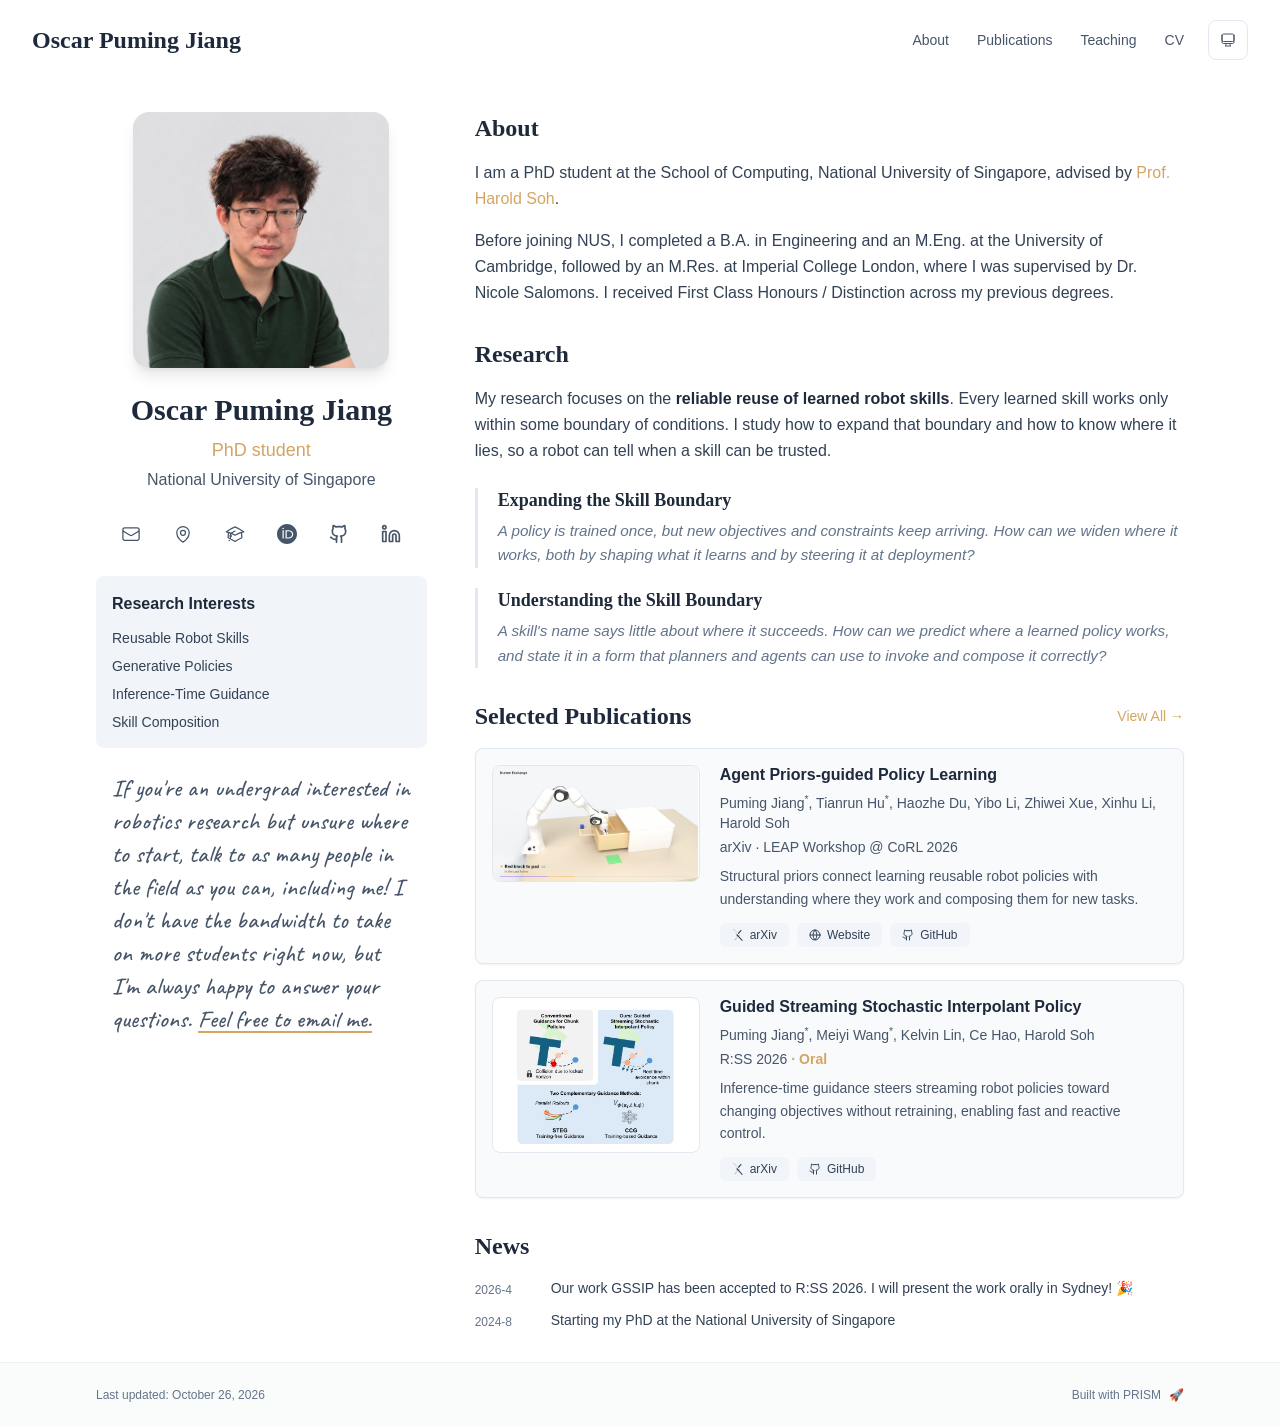
==== commit 6f59e353: "Publish outreach note update from PRISM 87174d2 Co-Authored-By: Claude Opus 5.5 <noreply@anthropic.c" ====
--- a/index.html
+++ b/index.html
@@ -57,5 +57,5 @@
       root.lang = 'en';
       root.setAttribute('data-locale', 'en');
     }
-  </script><title>Oscar Puming Jiang</title><meta name="description" content="PhD student at the National University of Singapore working on the reliable reuse of learned robot skills: expanding and understanding where a learned skill works."/><link rel="author" href="https://0scarj1ang.github.io/"/><meta name="author" content="Oscar Puming Jiang"/><meta name="keywords" content="Oscar Puming Jiang,PhD,Research,National University of Singapore,Robot Learning,Reusable Robot Skills,Imitation Learning,Generative Robot Policies,Inference-Time Guidance,Structural Priors,Skill Composition,Embodied AI"/><meta name="creator" content="Oscar Puming Jiang"/><meta name="publisher" content="Oscar Puming Jiang"/><link rel="canonical" href="https://0scarj1ang.github.io/"/><meta name="google-site-verification" content="aLSjp_YCoErw0JgOhe7-SfFHD6SKjpC-JsXU3JaZCbw"/><meta property="og:title" content="Oscar Puming Jiang"/><meta property="og:description" content="PhD student at the National University of Singapore working on the reliable reuse of learned robot skills: expanding and understanding where a learned skill works."/><meta property="og:site_name" content="Oscar Puming Jiang&#x27;s Academic Website"/><meta property="og:locale" content="en_US"/><meta property="og:type" content="website"/><meta name="twitter:card" content="summary"/><meta name="twitter:title" content="Oscar Puming Jiang"/><meta name="twitter:description" content="PhD student at the National University of Singapore working on the reliable reuse of learned robot skills: expanding and understanding where a learned skill works."/><link rel="icon" href="/favicon.svg"/><script>document.querySelectorAll('body link[rel="icon"], body link[rel="apple-touch-icon"]').forEach(el => document.head.appendChild(el))</script><script src="/_next/static/chunks/polyfills-42372ed130431b0a.js" noModule=""></script></head><body class="font-sans antialiased"><div style="visibility:hidden"><nav class="fixed top-0 left-0 right-0 z-50" data-headlessui-state=""><div class="transition-all duration-300 ease-out bg-transparent" style="transform:translateY(-100px)"><div class="max-w-7xl mx-auto px-4 sm:px-6 lg:px-8"><div class="flex justify-between items-center h-16 lg:h-20"><div class="flex-shrink-0" tabindex="0"><a class="text-xl lg:text-2xl font-serif font-semibold text-primary hover:text-accent transition-colors duration-200" href="/">Oscar Puming Jiang</a></div><div class="hidden lg:block"><div class="ml-10 flex items-center space-x-3"><div class="relative flex items-baseline space-x-1"><a data-nav-href="/" class="relative px-3 py-2 text-sm font-medium rounded-lg transition-colors duration-150 text-primary" href="/">About</a><a data-nav-href="/publications" class="relative px-3 py-2 text-sm font-medium rounded-lg transition-colors duration-150 text-neutral-600" href="/publications/">Publications</a><a data-nav-href="/teaching" class="relative px-3 py-2 text-sm font-medium rounded-lg transition-colors duration-150 text-neutral-600" href="/teaching/">Teaching</a><a data-nav-href="/cv" class="relative px-3 py-2 text-sm font-medium rounded-lg transition-colors duration-150 text-neutral-600" href="/cv/">CV</a></div><div class="flex items-center justify-center w-10 h-10 rounded-lg border border-neutral-200 dark:border-[rgba(148,163,184,0.24)] bg-background dark:bg-neutral-800"><div class="w-4 h-4 rounded-full bg-neutral-300 animate-pulse"></div></div></div></div><div class="lg:hidden flex items-center space-x-2"><div class="flex items-center justify-center w-10 h-10 rounded-lg border border-neutral-200 dark:border-[rgba(148,163,184,0.24)] bg-background dark:bg-neutral-800"><div class="w-4 h-4 rounded-full bg-neutral-300 animate-pulse"></div></div><button class="inline-flex items-center justify-center p-2 rounded-md text-neutral-600 hover:text-primary hover:bg-neutral-100 dark:hover:bg-neutral-800 focus:outline-none focus:ring-2 focus:ring-inset focus:ring-accent transition-colors duration-200" id="headlessui-disclosure-button-«Rv5db»" type="button" aria-expanded="false" data-headlessui-state=""><span class="sr-only">Open main menu</span><div><svg xmlns="http://www.w3.org/2000/svg" fill="none" viewBox="0 0 24 24" stroke-width="1.5" stroke="currentColor" aria-hidden="true" data-slot="icon" class="block h-6 w-6"><path stroke-linecap="round" stroke-linejoin="round" d="M3.75 6.75h16.5M3.75 12h16.5m-16.5 5.25h16.5"></path></svg></div></button></div></div></div></div></nav><main class="min-h-screen pt-16 lg:pt-20"><script type="application/ld+json">{"@context":"https://schema.org","@graph":[{"@type":"WebSite","@id":"https://0scarj1ang.github.io/#website","url":"https://0scarj1ang.github.io/","name":"Oscar Puming Jiang","author":{"@id":"https://0scarj1ang.github.io/#person"}},{"@type":"Person","@id":"https://0scarj1ang.github.io/#person","name":"Oscar Puming Jiang","alternateName":["Puming Jiang","Oscar Jiang"],"url":"https://0scarj1ang.github.io/","image":"https://0scarj1ang.github.io/oscar_jiang_portrait.jpg","jobTitle":"PhD student","description":"PhD student at the National University of Singapore working on the reliable reuse of learned robot skills: expanding and understanding where a learned skill works.","affiliation":{"@type":"CollegeOrUniversity","name":"National University of Singapore"},"alumniOf":[{"@type":"CollegeOrUniversity","name":"University of Cambridge"},{"@type":"CollegeOrUniversity","name":"Imperial College London"}],"knowsAbout":["Robot Learning","Reusable Robot Skills","Imitation Learning","Generative Robot Policies","Inference-Time Guidance","Structural Priors","Skill Composition","Embodied AI"],"sameAs":["https://github.com/0scarJ1ang","https://www.linkedin.com/in/puming-jiang-a2b312420/"]},{"@type":"ProfilePage","@id":"https://0scarj1ang.github.io/#webpage","url":"https://0scarj1ang.github.io/","name":"Oscar Puming Jiang","isPartOf":{"@id":"https://0scarj1ang.github.io/#website"},"mainEntity":{"@id":"https://0scarj1ang.github.io/#person"}},{"@type":"ScholarlyArticle","@id":"https://0scarj1ang.github.io/publications/#jiang2026appl","headline":"Agent Priors-guided Policy Learning","name":"Agent Priors-guided Policy Learning","author":[{"@id":"https://0scarj1ang.github.io/#person"},{"@type":"Person","name":"Tianrun Hu"},{"@type":"Person","name":"Haozhe Du"},{"@type":"Person","name":"Yibo Li"},{"@type":"Person","name":"Zhiwei Xue"},{"@type":"Person","name":"Xinhu Li"},{"@type":"Person","name":"Harold Soh"}],"datePublished":"2026-09","abstract":"Robots that learn from a few demonstrations often require two forms of generalization. Compositional generalization recombines skills to solve new tasks, and skill generalization lets the learned policy behind each skill work in new situations. The two depend on each other, yet information is lost between composition and the skills it calls. Where a skill works is determined by the structure its policy is trained with, while composition sees the skill only through a separate description, such as a name, an instruction, or a symbolic operator, that omits this structure. Our key idea is to use each policy's structural prior as part of the interface between composition and the skill. A structural prior states what a behavior depends on, for example that a grasp depends only on the gripper's pose relative to the object. Built into training, it shapes where the policy generalizes; stated in language, it tells composition where the policy applies. We instantiate this idea in Agent Priors-guided Policy Learning (APPL). A construction agent segments complete demonstrations into reusable skills, proposes several structural priors for each skill, and trains and verifies one policy per prior. A runtime agent then selects among these prior-specific policies and composes them toward new task goals using their interfaces. Across MetaWorld and long-horizon ManiSkill tasks, APPL improves out-of-distribution skill generalization and enables previously unseen skill compositions; ablating the interface information substantially reduces performance. These results support the use of training-time structural assumptions as a bridge between skill learning and skill composition.","description":"Structural priors connect learning reusable robot policies with understanding where they work and composing them for new tasks.","keywords":"Robot Learning, Imitation Learning, Structural Priors, Skill Composition, Embodied AI","image":"https://0scarj1ang.github.io/papers/appl-demo.jpg","url":"https://agentics-robotics.github.io/APPL/","sameAs":["https://arxiv.org/abs/2609.35690"]},{"@type":"ScholarlyArticle","@id":"https://0scarj1ang.github.io/publications/#jiang2026gssip","headline":"Guided Streaming Stochastic Interpolant Policy","name":"Guided Streaming Stochastic Interpolant Policy","author":[{"@id":"https://0scarj1ang.github.io/#person"},{"@type":"Person","name":"Meiyi Wang"},{"@type":"Person","name":"Kelvin Lin"},{"@type":"Person","name":"Ce Hao"},{"@type":"Person","name":"Harold Soh"}],"datePublished":"2026","isPartOf":{"@type":"CreativeWork","name":"Proceedings of Robotics: Science and Systems (RSS)"},"abstract":"Inference-time guidance is essential for steering generative robot policies toward dynamic objectives without retraining, yet existing methods are largely confined to chunk-based architectures that exhibit high latency and lack the reactivity needed for test-time preference alignment or obstacle avoidance. In this work, we formally derive the optimal guidance term for Stochastic Interpolants (SI) by analyzing the value function's time evolution via the Backward Kolmogorov Equation, establishing a modified drift that theoretically guarantees sampling from a target distribution. We apply this framework to real-time control through the Streaming Stochastic Interpolant Policy (SSIP), which generalizes the deterministic Streaming Flow Policy (SFP). Unifying this guidance law with the streaming architecture enables fast and reactive control. To support diverse deployment needs, we propose two complementary mechanisms: training-free Stochastic Trajectory Ensemble Guidance (STEG) that computes gradients on-the-fly for zero-shot adaptation, and training-based Conditional Critic Guidance (CCG) for amortized inference. Empirical evaluations demonstrate that our guided streaming approach significantly outperforms conventional chunk-based policies in reactivity and provides superior, physically valid guidance for dynamic, unstructured environments.","description":"Inference-time guidance steers streaming robot policies toward changing objectives without retraining, enabling fast and reactive control.","keywords":"Robot Learning, Imitation Learning, Inference-Time Steering, Stochastic Interpolants, Streaming Policies","image":"https://0scarj1ang.github.io/papers/gssip-method.png","url":"https://arxiv.org/abs/2605.10051v1"}]}</script><div class="max-w-6xl mx-auto px-4 sm:px-6 lg:px-8 py-8 bg-background min-h-screen"><div class="grid grid-cols-1 lg:grid-cols-3 gap-12"><div class="lg:col-span-1"><div class="sticky top-8" style="opacity:0;transform:translateY(20px)"><div class="w-64 h-64 mx-auto mb-6 rounded-2xl overflow-hidden shadow-lg hover:shadow-xl transition-all duration-200 hover:scale-105"><img alt="Oscar Puming Jiang" width="256" height="256" decoding="async" data-nimg="1" class="w-full h-full object-cover object-[32%_center]" style="color:transparent" src="/oscar_jiang_portrait.jpg"/></div><div class="text-center mb-6"><h1 class="text-3xl font-serif font-bold text-primary mb-2">Oscar Puming Jiang</h1><p class="text-lg text-accent font-medium mb-1">PhD student</p><p class="text-neutral-600 mb-2">National University of Singapore</p></div><div class="flex flex-wrap justify-center gap-3 sm:gap-4 mb-6 relative px-2"><div class="relative"><button class="p-2 sm:p-2 transition-colors duration-200 text-neutral-600 dark:text-neutral-400 hover:text-accent" aria-label="Email"><svg xmlns="http://www.w3.org/2000/svg" fill="none" viewBox="0 0 24 24" stroke-width="1.5" stroke="currentColor" aria-hidden="true" data-slot="icon" class="h-5 w-5"><path stroke-linecap="round" stroke-linejoin="round" d="M21.75 6.75v10.5a2.25 2.25 0 0 1-2.25 2.25h-15a2.25 2.25 0 0 1-2.25-2.25V6.75m19.5 0A2.25 2.25 0 0 0 19.5 4.5h-15a2.25 2.25 0 0 0-2.25 2.25m19.5 0v.243a2.25 2.25 0 0 1-1.07 1.916l-7.5 4.615a2.25 2.25 0 0 1-2.36 0L3.32 8.91a2.25 2.25 0 0 1-1.07-1.916V6.75"></path></svg></button></div><div class="relative"><button class="p-2 sm:p-2 transition-colors duration-200 text-neutral-600 dark:text-neutral-400 hover:text-accent" aria-label="Location"><svg xmlns="http://www.w3.org/2000/svg" fill="none" viewBox="0 0 24 24" stroke-width="1.5" stroke="currentColor" aria-hidden="true" data-slot="icon" class="h-5 w-5"><path stroke-linecap="round" stroke-linejoin="round" d="M15 10.5a3 3 0 1 1-6 0 3 3 0 0 1 6 0Z"></path><path stroke-linecap="round" stroke-linejoin="round" d="M19.5 10.5c0 7.142-7.5 11.25-7.5 11.25S4.5 17.642 4.5 10.5a7.5 7.5 0 1 1 15 0Z"></path></svg></button></div><a href="https://scholar.google.com" target="_blank" rel="noopener noreferrer" class="p-2 sm:p-2 text-neutral-600 dark:text-neutral-400 hover:text-accent transition-colors duration-200" aria-label="Google Scholar"><svg xmlns="http://www.w3.org/2000/svg" fill="none" viewBox="0 0 24 24" stroke-width="1.5" stroke="currentColor" aria-hidden="true" data-slot="icon" class="h-5 w-5"><path stroke-linecap="round" stroke-linejoin="round" d="M4.26 10.147a60.438 60.438 0 0 0-.491 6.347A48.62 48.62 0 0 1 12 20.904a48.62 48.62 0 0 1 8.232-4.41 60.46 60.46 0 0 0-.491-6.347m-15.482 0a50.636 50.636 0 0 0-2.658-.813A59.906 59.906 0 0 1 12 3.493a59.903 59.903 0 0 1 10.399 5.84c-.896.248-1.783.52-2.658.814m-15.482 0A50.717 50.717 0 0 1 12 13.489a50.702 50.702 0 0 1 7.74-3.342M6.75 15a.75.75 0 1 0 0-1.5.75.75 0 0 0 0 1.5Zm0 0v-3.675A55.378 55.378 0 0 1 12 8.443m-7.007 11.55A5.981 5.981 0 0 0 6.75 15.75v-1.5"></path></svg></a><a href="https://orcid.org" target="_blank" rel="noopener noreferrer" class="p-2 sm:p-2 text-neutral-600 dark:text-neutral-400 hover:text-accent transition-colors duration-200" aria-label="ORCID"><svg viewBox="0 0 24 24" fill="currentColor" class="h-5 w-5" xmlns="http://www.w3.org/2000/svg"><path d="M12 0C5.372 0 0 5.372 0 12s5.372 12 12 12 12-5.372 12-12S18.628 0 12 0zM7.369 4.378c.525 0 .947.431.947.947s-.422.947-.947.947a.95.95 0 0 1-.947-.947c0-.525.422-.947.947-.947zm-.722 3.038h1.444v10.041H6.647V7.416zm3.562 0h3.9c3.712 0 5.344 2.653 5.344 5.025 0 2.578-2.016 5.025-5.325 5.025h-3.919V7.416zm1.444 1.303v7.444h2.297c3.272 0 4.022-2.484 4.022-3.722 0-2.016-1.284-3.722-4.097-3.722h-2.222z"></path></svg></a><a href="https://github.com/0scarJ1ang" target="_blank" rel="noopener noreferrer" class="p-2 sm:p-2 text-neutral-600 dark:text-neutral-400 hover:text-accent transition-colors duration-200" aria-label="GitHub"><svg xmlns="http://www.w3.org/2000/svg" width="24" height="24" viewBox="0 0 24 24" fill="none" stroke="currentColor" stroke-width="2" stroke-linecap="round" stroke-linejoin="round" class="lucide lucide-github h-5 w-5" aria-hidden="true"><path d="M15 22v-4a4.8 4.8 0 0 0-1-3.5c3 0 6-2 6-5.5.08-1.25-.27-2.48-1-3.5.28-1.15.28-2.35 0-3.5 0 0-1 0-3 1.5-2.64-.5-5.36-.5-8 0C6 2 5 2 5 2c-.3 1.15-.3 2.35 0 3.5A5.403 5.403 0 0 0 4 9c0 3.5 3 5.5 6 5.5-.39.49-.68 1.05-.85 1.65-.17.6-.22 1.23-.15 1.85v4"></path><path d="M9 18c-4.51 2-5-2-7-2"></path></svg></a><a href="https://www.linkedin.com/in/puming-jiang-a2b312420/" target="_blank" rel="noopener noreferrer" class="p-2 sm:p-2 text-neutral-600 dark:text-neutral-400 hover:text-accent transition-colors duration-200" aria-label="LinkedIn"><svg xmlns="http://www.w3.org/2000/svg" width="24" height="24" viewBox="0 0 24 24" fill="none" stroke="currentColor" stroke-width="2" stroke-linecap="round" stroke-linejoin="round" class="lucide lucide-linkedin h-5 w-5" aria-hidden="true"><path d="M16 8a6 6 0 0 1 6 6v7h-4v-7a2 2 0 0 0-2-2 2 2 0 0 0-2 2v7h-4v-7a6 6 0 0 1 6-6z"></path><rect width="4" height="12" x="2" y="9"></rect><circle cx="4" cy="4" r="2"></circle></svg></a></div><div class="bg-neutral-100 dark:bg-neutral-800 rounded-lg p-4 mb-6 hover:shadow-lg transition-all duration-200 hover:scale-[1.02]"><h3 class="font-semibold text-primary mb-3">Research Interests</h3><div class="space-y-2 text-sm text-neutral-700 dark:text-neutral-500"><div>Reusable Robot Skills</div><div>Generative Policies</div><div>Inference-Time Guidance</div><div>Skill Composition</div></div></div><p class="mb-6 px-4 font-handwritten text-2xl font-medium leading-snug text-neutral-600">If you&#x27;re an undergrad interested in robotics research but unsure where to start, talk to as many people in the field as you can, including me!<!-- --> <a href="mailto:p.jiang@u.nus.edu" class="underline decoration-accent underline-offset-4 hover:decoration-2 focus-visible:outline-2 focus-visible:outline-offset-4 focus-visible:outline-accent">Feel free to email me to arrange a chat.</a></p></div></div><div class="lg:col-span-2 space-y-8"><section id="about" class="scroll-mt-24 space-y-8"><section style="opacity:0;transform:translateY(20px)"><h2 class="text-2xl font-serif font-bold text-primary mb-4">About</h2><div class="text-neutral-700 dark:text-neutral-600 leading-relaxed"><p class="mb-4 last:mb-0">I am a PhD student at the School of Computing, National University of Singapore, advised by <a href="https://haroldsoh.com" node="[object Object]" target="_blank" rel="noopener noreferrer" class="text-accent font-medium transition-all duration-200 rounded hover:bg-accent/10 hover:shadow-sm">Prof. Harold Soh</a>.</p>
-<p class="mb-4 last:mb-0">Before joining NUS, I completed a B.A. in Engineering and an M.Eng. at the University of Cambridge, followed by an M.Res. at Imperial College London, where I was supervised by Dr. Nicole Salomons. I received First Class Honours / Distinction across my previous degrees.</p></div></section><section style="opacity:0;transform:translateY(20px)"><h2 class="text-2xl font-serif font-bold text-primary mb-4">Research</h2><div class="text-neutral-700 dark:text-neutral-600 leading-relaxed"><p class="mb-4 last:mb-0">My research focuses on the <strong class="font-semibold text-primary">reliable reuse of learned robot skills</strong>. Every learned skill works only within some boundary of conditions. I study how to expand that boundary and how to know where it lies, so a robot can tell when a skill can be trusted.</p></div><div class="mt-6 space-y-5"><div class="border-l-[3px] border-neutral-200 pl-5"><h3 class="text-lg font-serif font-bold text-primary leading-snug">Expanding the Skill Boundary</h3><p class="mt-1.5 text-[0.95rem] italic text-neutral-500 leading-relaxed">A policy is trained once, but new objectives and constraints keep arriving. How can we widen where it works, both by shaping what it learns and by steering it at deployment?</p></div><div class="border-l-[3px] border-neutral-200 pl-5"><h3 class="text-lg font-serif font-bold text-primary leading-snug">Understanding the Skill Boundary</h3><p class="mt-1.5 text-[0.95rem] italic text-neutral-500 leading-relaxed">A skill&#x27;s name says little about where it succeeds. How can we predict where a learned policy works, and state it in a form that planners and agents can use to invoke and compose it correctly?</p></div></div></section><section style="opacity:0;transform:translateY(20px)"><div class="flex items-center justify-between mb-4"><h2 class="text-2xl font-serif font-bold text-primary">Selected Publications</h2><a class="text-accent hover:text-accent-dark text-sm font-medium transition-all duration-200 rounded hover:bg-accent/10 hover:shadow-sm" href="/publications/">View All<!-- --> →</a></div><div class="space-y-4"><div class="bg-neutral-50 dark:bg-neutral-800 p-4 rounded-lg shadow-sm border border-neutral-200 dark:border-[rgba(148,163,184,0.24)] hover:shadow-lg transition-all duration-200 hover:scale-[1.02]" style="opacity:0;transform:translateY(20px)"><div class="flex flex-col sm:flex-row items-start gap-5"><div class="relative w-full shrink-0 overflow-hidden rounded-lg border border-neutral-200 bg-white aspect-video sm:w-48 lg:w-52"><a href="/papers/appl-demo.jpg" target="_blank" rel="noopener noreferrer" aria-label="View demonstration image for Agent Priors-guided Policy Learning" class="absolute inset-0 block transition-shadow hover:shadow-md focus-visible:outline-2 focus-visible:outline-offset-[-2px] focus-visible:outline-accent"><img alt="Agent Priors-guided Policy Learning: robot task demonstration" loading="lazy" decoding="async" data-nimg="fill" class="object-contain " style="position:absolute;height:100%;width:100%;left:0;top:0;right:0;bottom:0;color:transparent" src="/papers/appl-demo.jpg"/></a></div><div class="min-w-0 flex-1"><h3 class="font-semibold text-primary mb-2 leading-tight">Agent Priors-guided Policy Learning</h3><p class="text-sm text-neutral-600 dark:text-neutral-500 mb-1"><span><span>Puming Jiang</span><sup>*</sup>, </span><span><span>Tianrun Hu</span><sup>*</sup>, </span><span><span>Haozhe Du</span>, </span><span><span>Yibo Li</span>, </span><span><span>Zhiwei Xue</span>, </span><span><span>Xinhu Li</span>, </span><span><span>Harold Soh</span></span></p><p class="text-sm text-neutral-600 dark:text-neutral-500 mb-2">arXiv<span> · <!-- -->LEAP Workshop @ CoRL 2026</span></p><p class="text-sm text-neutral-600 dark:text-neutral-400 leading-relaxed">Structural priors connect learning reusable robot policies with understanding where they work and composing them for new tasks.</p><div class="flex flex-wrap gap-2 mt-3"><a href="https://arxiv.org/abs/2609.35690" target="_blank" rel="noopener noreferrer" class="inline-flex items-center px-3 py-1 rounded-md text-xs font-medium bg-neutral-100 dark:bg-neutral-900 text-neutral-700 dark:text-neutral-300 hover:bg-accent hover:text-white transition-colors"><svg viewBox="0 0 24 24" fill="currentColor" class="h-3 w-3 mr-1.5 shrink-0" aria-hidden="true" focusable="false"><path d="M3.8423 0a1.0037 1.0037 0 0 0-.922.6078c-.1536.3687-.0438.6275.2938 1.1113l6.9185 8.3597-1.0223 1.1058a1.0393 1.0393 0 0 0 .003 1.4229l1.2292 1.3135-5.4391 6.4444c-.2803.299-.4538.823-.2971 1.1986a1.0253 1.0253 0 0 0 .9585.635.9133.9133 0 0 0 .6891-.3405l5.783-6.126 7.4902 8.0051a.8527.8527 0 0 0 .6835.2597.9575.9575 0 0 0 .8777-.6138c.1577-.377-.017-.7502-.306-1.1407l-7.0518-8.3418 1.0632-1.13a.9626.9626 0 0 0 .0089-1.3165L4.6336.4639s-.3733-.4535-.768-.463zm0 .272h.0166c.2179.0052.4874.2715.5644.3639l.005.006.0052.0055 10.169 10.9905a.6915.6915 0 0 1-.0072.945l-1.0666 1.133-1.4982-1.7724-8.5994-10.39c-.3286-.472-.352-.6183-.2592-.841a.7307.7307 0 0 1 .6704-.4401Zm14.341 1.5701a.877.877 0 0 0-.6554.2418l-5.6962 6.1584 1.6944 1.8319 5.3089-6.5138c.3251-.4335.479-.6603.3247-1.0292a1.1205 1.1205 0 0 0-.9763-.689zm-7.6557 12.2823 1.3186 1.4135-5.7864 6.1295a.6494.6494 0 0 1-.4959.26.7516.7516 0 0 1-.706-.4669c-.1119-.2682.0359-.6864.2442-.9083l.0051-.0055.0047-.0055z"></path></svg>arXiv</a><a href="https://agentics-robotics.github.io/APPL/" target="_blank" rel="noopener noreferrer" class="inline-flex items-center px-3 py-1 rounded-md text-xs font-medium bg-neutral-100 dark:bg-neutral-900 text-neutral-700 dark:text-neutral-300 hover:bg-accent hover:text-white transition-colors"><svg xmlns="http://www.w3.org/2000/svg" width="24" height="24" viewBox="0 0 24 24" fill="none" stroke="currentColor" stroke-width="2" stroke-linecap="round" stroke-linejoin="round" class="lucide lucide-globe h-3 w-3 mr-1.5 shrink-0" aria-hidden="true"><circle cx="12" cy="12" r="10"></circle><path d="M12 2a14.5 14.5 0 0 0 0 20 14.5 14.5 0 0 0 0-20"></path><path d="M2 12h20"></path></svg>Website</a><a href="https://github.com/Agentics-robotics/Agent-Priors-guided-Policy-Learning" target="_blank" rel="noopener noreferrer" class="inline-flex items-center px-3 py-1 rounded-md text-xs font-medium bg-neutral-100 dark:bg-neutral-900 text-neutral-700 dark:text-neutral-300 hover:bg-accent hover:text-white transition-colors"><svg xmlns="http://www.w3.org/2000/svg" width="24" height="24" viewBox="0 0 24 24" fill="none" stroke="currentColor" stroke-width="2" stroke-linecap="round" stroke-linejoin="round" class="lucide lucide-github h-3 w-3 mr-1.5 shrink-0" aria-hidden="true"><path d="M15 22v-4a4.8 4.8 0 0 0-1-3.5c3 0 6-2 6-5.5.08-1.25-.27-2.48-1-3.5.28-1.15.28-2.35 0-3.5 0 0-1 0-3 1.5-2.64-.5-5.36-.5-8 0C6 2 5 2 5 2c-.3 1.15-.3 2.35 0 3.5A5.403 5.403 0 0 0 4 9c0 3.5 3 5.5 6 5.5-.39.49-.68 1.05-.85 1.65-.17.6-.22 1.23-.15 1.85v4"></path><path d="M9 18c-4.51 2-5-2-7-2"></path></svg>GitHub</a></div></div></div></div><div class="bg-neutral-50 dark:bg-neutral-800 p-4 rounded-lg shadow-sm border border-neutral-200 dark:border-[rgba(148,163,184,0.24)] hover:shadow-lg transition-all duration-200 hover:scale-[1.02]" style="opacity:0;transform:translateY(20px)"><div class="flex flex-col sm:flex-row items-start gap-5"><div class="relative w-full shrink-0 overflow-hidden rounded-lg border border-neutral-200 bg-white aspect-[4/3] sm:w-48 lg:w-52"><a href="/papers/gssip-method.png" target="_blank" rel="noopener noreferrer" aria-label="View method figure for Guided Streaming Stochastic Interpolant Policy" class="absolute inset-0 block transition-shadow hover:shadow-md focus-visible:outline-2 focus-visible:outline-offset-[-2px] focus-visible:outline-accent"><img alt="Guided Streaming Stochastic Interpolant Policy: method overview" loading="lazy" decoding="async" data-nimg="fill" class="object-contain p-2" style="position:absolute;height:100%;width:100%;left:0;top:0;right:0;bottom:0;color:transparent" src="/papers/gssip-method.png"/></a></div><div class="min-w-0 flex-1"><h3 class="font-semibold text-primary mb-2 leading-tight">Guided Streaming Stochastic Interpolant Policy</h3><p class="text-sm text-neutral-600 dark:text-neutral-500 mb-1"><span><span>Puming Jiang</span><sup>*</sup>, </span><span><span>Meiyi Wang</span><sup>*</sup>, </span><span><span>Kelvin Lin</span>, </span><span><span>Ce Hao</span>, </span><span><span>Harold Soh</span></span></p><p class="text-sm text-neutral-600 dark:text-neutral-500 mb-2">R:SS 2026<span class="font-semibold text-accent"> · <!-- -->Oral</span></p><p class="text-sm text-neutral-600 dark:text-neutral-400 leading-relaxed">Inference-time guidance steers streaming robot policies toward changing objectives without retraining, enabling fast and reactive control.</p><div class="flex flex-wrap gap-2 mt-3"><a href="https://arxiv.org/abs/2605.10051v1" target="_blank" rel="noopener noreferrer" class="inline-flex items-center px-3 py-1 rounded-md text-xs font-medium bg-neutral-100 dark:bg-neutral-900 text-neutral-700 dark:text-neutral-300 hover:bg-accent hover:text-white transition-colors"><svg viewBox="0 0 24 24" fill="currentColor" class="h-3 w-3 mr-1.5 shrink-0" aria-hidden="true" focusable="false"><path d="M3.8423 0a1.0037 1.0037 0 0 0-.922.6078c-.1536.3687-.0438.6275.2938 1.1113l6.9185 8.3597-1.0223 1.1058a1.0393 1.0393 0 0 0 .003 1.4229l1.2292 1.3135-5.4391 6.4444c-.2803.299-.4538.823-.2971 1.1986a1.0253 1.0253 0 0 0 .9585.635.9133.9133 0 0 0 .6891-.3405l5.783-6.126 7.4902 8.0051a.8527.8527 0 0 0 .6835.2597.9575.9575 0 0 0 .8777-.6138c.1577-.377-.017-.7502-.306-1.1407l-7.0518-8.3418 1.0632-1.13a.9626.9626 0 0 0 .0089-1.3165L4.6336.4639s-.3733-.4535-.768-.463zm0 .272h.0166c.2179.0052.4874.2715.5644.3639l.005.006.0052.0055 10.169 10.9905a.6915.6915 0 0 1-.0072.945l-1.0666 1.133-1.4982-1.7724-8.5994-10.39c-.3286-.472-.352-.6183-.2592-.841a.7307.7307 0 0 1 .6704-.4401Zm14.341 1.5701a.877.877 0 0 0-.6554.2418l-5.6962 6.1584 1.6944 1.8319 5.3089-6.5138c.3251-.4335.479-.6603.3247-1.0292a1.1205 1.1205 0 0 0-.9763-.689zm-7.6557 12.2823 1.3186 1.4135-5.7864 6.1295a.6494.6494 0 0 1-.4959.26.7516.7516 0 0 1-.706-.4669c-.1119-.2682.0359-.6864.2442-.9083l.0051-.0055.0047-.0055z"></path></svg>arXiv</a><a href="https://github.com/0scarJ1ang/guided-streaming-policy" target="_blank" rel="noopener noreferrer" class="inline-flex items-center px-3 py-1 rounded-md text-xs font-medium bg-neutral-100 dark:bg-neutral-900 text-neutral-700 dark:text-neutral-300 hover:bg-accent hover:text-white transition-colors"><svg xmlns="http://www.w3.org/2000/svg" width="24" height="24" viewBox="0 0 24 24" fill="none" stroke="currentColor" stroke-width="2" stroke-linecap="round" stroke-linejoin="round" class="lucide lucide-github h-3 w-3 mr-1.5 shrink-0" aria-hidden="true"><path d="M15 22v-4a4.8 4.8 0 0 0-1-3.5c3 0 6-2 6-5.5.08-1.25-.27-2.48-1-3.5.28-1.15.28-2.35 0-3.5 0 0-1 0-3 1.5-2.64-.5-5.36-.5-8 0C6 2 5 2 5 2c-.3 1.15-.3 2.35 0 3.5A5.403 5.403 0 0 0 4 9c0 3.5 3 5.5 6 5.5-.39.49-.68 1.05-.85 1.65-.17.6-.22 1.23-.15 1.85v4"></path><path d="M9 18c-4.51 2-5-2-7-2"></path></svg>GitHub</a></div></div></div></div></div></section><section style="opacity:0;transform:translateY(20px)"><h2 class="text-2xl font-serif font-bold text-primary mb-4">News</h2><div class="space-y-3"><div class="flex items-start space-x-3"><span class="text-xs text-neutral-500 mt-1 w-16 flex-shrink-0">2026-4</span><p class="text-sm text-neutral-700">Our work GSSIP has been accepted to R:SS 2026. I will present the work orally in Sydney! 🎉</p></div><div class="flex items-start space-x-3"><span class="text-xs text-neutral-500 mt-1 w-16 flex-shrink-0">2024-8</span><p class="text-sm text-neutral-700">Starting my PhD at the National University of Singapore</p></div></div></section></section></div></div></div><!--$--><!--/$--><!--$--><!--/$--></main><footer class="border-t border-neutral-200/50 bg-neutral-50/50 dark:bg-neutral-900/50 dark:border-neutral-700/50"><div class="max-w-6xl mx-auto px-4 sm:px-6 lg:px-8 py-6"><div class="flex flex-col sm:flex-row justify-between items-center gap-2"><p class="text-xs text-neutral-500">Last updated<!-- -->: <!-- -->October 26, 2026</p><p class="text-xs text-neutral-500 flex items-center"><a href="https://github.com/xyjoey/PRISM" target="_blank" rel="noopener noreferrer">Built with PRISM</a><span class="ml-2">🚀</span></p></div></div></footer></div><script src="/_next/static/chunks/webpack-679b75d1c4c2027c.js" async=""></script><script>(self.__next_f=self.__next_f||[]).push([0])</script><script>self.__next_f.push([1,"1:\"$Sreact.fragment\"\n3:I[3719,[\"461\",\"static/chunks/461-a9a5d7b05a71d978.js\",\"874\",\"static/chunks/874-6cc630662f3664af.js\",\"781\",\"static/chunks/781-565f00b965bb18d8.js\",\"177\",\"static/chunks/app/layout-64c6c42224257f2a.js\"],\"ThemeProvider\"]\n4:I[310,[\"461\",\"static/chunks/461-a9a5d7b05a71d978.js\",\"874\",\"static/chunks/874-6cc630662f3664af.js\",\"781\",\"static/chunks/781-565f00b965bb18d8.js\",\"177\",\"static/chunks/app/layout-64c6c42224257f2a.js\"],\"LocaleProvider\"]\n5:I[4574,[\"461\",\"static/chunks/461-a9a5d7b05a71d978.js\",\"874\",\"static/chunks/874-6cc630662f3664af.js\",\"781\",\"static/chunks/781-565f00b965bb18d8.js\",\"177\",\"static/chunks/app/layout-64c6c42224257f2a.js\"],\"default\"]\n6:I[7555,[],\"\"]\n7:I[1295,[],\"\"]\n8:I[2548,[\"461\",\"static/chunks/461-a9a5d7b05a71d978.js\",\"874\",\"static/chunks/874-6cc630662f3664af.js\",\"781\",\"static/chunks/781-565f00b965bb18d8.js\",\"177\",\"static/chunks/app/layout-64c6c42224257f2a.js\"],\"default\"]\n9:I[9243,[\"461\",\"static/chunks/461-a9a5d7b05a71d978.js\",\"874\",\"static/chunks/874-6cc630662f3664af.js\",\"781\",\"static/chunks/781-565f00b965bb18d8.js\",\"177\",\"static/chunks/app/layout-64c6c42224257f2a.js\"],\"\"]\nb:I[915,[\"461\",\"static/chunks/461-a9a5d7b05a71d978.js\",\"964\",\"static/chunks/964-aba271e32113f633.js\",\"874\",\"static/chunks/874-6cc630662f3664af.js\",\"748\",\"static/chunks/748-4ac8c5251e312e0e.js\",\"974\",\"static/chunks/app/page-26c63fd4dd658749.js\"],\"default\"]\ne:I[9665,[],\"MetadataBoundary\"]\n10:I[9665,[],\"OutletBoundary\"]\n13:I[4911,[],\"AsyncMetadataOutlet\"]\n15:I[9665,[],\"ViewportBoundary\"]\n17:I[6614,[],\"\"]\n:HL[\"/_next/static/css/9189f307c52f5640.css\",\"style\"]\n2:T57e,\n    try {\n      const cfg = {\"enabled\":false,\"locales\":[\"en\"],\"defaultLocale\":\"en\",\"mode\":\"auto\",\"fixedLocale\":\"en\",\"persist\":true,\"switcher\":true,\"labels\":{\"en\":\"English\"}};\n      const storageKey = 'locale-storage';\n      const normalize = (value) =\u003e typeof value === 'string' ? value.trim().replace('_', '-').toLowerCase() : '';\n      const matchLocale = (candidate) =\u003e {\n        const normalized = normalize(candidate);\n        if (!normalized) return nu"])</script><script>self.__next_f.push([1,"ll;\n        if (cfg.locales.includes(normalized)) return normalized;\n        const language = normalized.split('-')[0];\n        if (cfg.locales.includes(language)) return language;\n        return null;\n      };\n\n      let resolved = null;\n\n      if (cfg.persist) {\n        resolved = matchLocale(localStorage.getItem(storageKey));\n      }\n\n      if (!resolved) {\n        if (cfg.mode === 'fixed') {\n          resolved = cfg.fixedLocale;\n        } else {\n          resolved = matchLocale(navigator.language);\n        }\n      }\n\n      if (!resolved) {\n        resolved = cfg.defaultLocale;\n      }\n\n      const root = document.documentElement;\n      root.lang = resolved;\n      root.setAttribute('data-locale', resolved);\n\n      if (cfg.persist) {\n        localStorage.setItem(storageKey, resolved);\n      }\n    } catch (e) {\n      const root = document.documentElement;\n      root.lang = 'en';\n      root.setAttribute('data-locale', 'en');\n    }\n  a:T18bc,"])</script><script>self.__next_f.push([1,"{\"@context\":\"https://schema.org\",\"@graph\":[{\"@type\":\"WebSite\",\"@id\":\"https://0scarj1ang.github.io/#website\",\"url\":\"https://0scarj1ang.github.io/\",\"name\":\"Oscar Puming Jiang\",\"author\":{\"@id\":\"https://0scarj1ang.github.io/#person\"}},{\"@type\":\"Person\",\"@id\":\"https://0scarj1ang.github.io/#person\",\"name\":\"Oscar Puming Jiang\",\"alternateName\":[\"Puming Jiang\",\"Oscar Jiang\"],\"url\":\"https://0scarj1ang.github.io/\",\"image\":\"https://0scarj1ang.github.io/oscar_jiang_portrait.jpg\",\"jobTitle\":\"PhD student\",\"description\":\"PhD student at the National University of Singapore working on the reliable reuse of learned robot skills: expanding and understanding where a learned skill works.\",\"affiliation\":{\"@type\":\"CollegeOrUniversity\",\"name\":\"National University of Singapore\"},\"alumniOf\":[{\"@type\":\"CollegeOrUniversity\",\"name\":\"University of Cambridge\"},{\"@type\":\"CollegeOrUniversity\",\"name\":\"Imperial College London\"}],\"knowsAbout\":[\"Robot Learning\",\"Reusable Robot Skills\",\"Imitation Learning\",\"Generative Robot Policies\",\"Inference-Time Guidance\",\"Structural Priors\",\"Skill Composition\",\"Embodied AI\"],\"sameAs\":[\"https://github.com/0scarJ1ang\",\"https://www.linkedin.com/in/puming-jiang-a2b312420/\"]},{\"@type\":\"ProfilePage\",\"@id\":\"https://0scarj1ang.github.io/#webpage\",\"url\":\"https://0scarj1ang.github.io/\",\"name\":\"Oscar Puming Jiang\",\"isPartOf\":{\"@id\":\"https://0scarj1ang.github.io/#website\"},\"mainEntity\":{\"@id\":\"https://0scarj1ang.github.io/#person\"}},{\"@type\":\"ScholarlyArticle\",\"@id\":\"https://0scarj1ang.github.io/publications/#jiang2026appl\",\"headline\":\"Agent Priors-guided Policy Learning\",\"name\":\"Agent Priors-guided Policy Learning\",\"author\":[{\"@id\":\"https://0scarj1ang.github.io/#person\"},{\"@type\":\"Person\",\"name\":\"Tianrun Hu\"},{\"@type\":\"Person\",\"name\":\"Haozhe Du\"},{\"@type\":\"Person\",\"name\":\"Yibo Li\"},{\"@type\":\"Person\",\"name\":\"Zhiwei Xue\"},{\"@type\":\"Person\",\"name\":\"Xinhu Li\"},{\"@type\":\"Person\",\"name\":\"Harold Soh\"}],\"datePublished\":\"2026-09\",\"abstract\":\"Robots that learn from a few demonstrations often require two forms of generalization. Compositional generalization recombines skills to solve new tasks, and skill generalization lets the learned policy behind each skill work in new situations. The two depend on each other, yet information is lost between composition and the skills it calls. Where a skill works is determined by the structure its policy is trained with, while composition sees the skill only through a separate description, such as a name, an instruction, or a symbolic operator, that omits this structure. Our key idea is to use each policy's structural prior as part of the interface between composition and the skill. A structural prior states what a behavior depends on, for example that a grasp depends only on the gripper's pose relative to the object. Built into training, it shapes where the policy generalizes; stated in language, it tells composition where the policy applies. We instantiate this idea in Agent Priors-guided Policy Learning (APPL). A construction agent segments complete demonstrations into reusable skills, proposes several structural priors for each skill, and trains and verifies one policy per prior. A runtime agent then selects among these prior-specific policies and composes them toward new task goals using their interfaces. Across MetaWorld and long-horizon ManiSkill tasks, APPL improves out-of-distribution skill generalization and enables previously unseen skill compositions; ablating the interface information substantially reduces performance. These results support the use of training-time structural assumptions as a bridge between skill learning and skill composition.\",\"description\":\"Structural priors connect learning reusable robot policies with understanding where they work and composing them for new tasks.\",\"keywords\":\"Robot Learning, Imitation Learning, Structural Priors, Skill Composition, Embodied AI\",\"image\":\"https://0scarj1ang.github.io/papers/appl-demo.jpg\",\"url\":\"https://agentics-robotics.github.io/APPL/\",\"sameAs\":[\"https://arxiv.org/abs/2609.35690\"]},{\"@type\":\"ScholarlyArticle\",\"@id\":\"https://0scarj1ang.github.io/publications/#jiang2026gssip\",\"headline\":\"Guided Streaming Stochastic Interpolant Policy\",\"name\":\"Guided Streaming Stochastic Interpolant Policy\",\"author\":[{\"@id\":\"https://0scarj1ang.github.io/#person\"},{\"@type\":\"Person\",\"name\":\"Meiyi Wang\"},{\"@type\":\"Person\",\"name\":\"Kelvin Lin\"},{\"@type\":\"Person\",\"name\":\"Ce Hao\"},{\"@type\":\"Person\",\"name\":\"Harold Soh\"}],\"datePublished\":\"2026\",\"isPartOf\":{\"@type\":\"CreativeWork\",\"name\":\"Proceedings of Robotics: Science and Systems (RSS)\"},\"abstract\":\"Inference-time guidance is essential for steering generative robot policies toward dynamic objectives without retraining, yet existing methods are largely confined to chunk-based architectures that exhibit high latency and lack the reactivity needed for test-time preference alignment or obstacle avoidance. In this work, we formally derive the optimal guidance term for Stochastic Interpolants (SI) by analyzing the value function's time evolution via the Backward Kolmogorov Equation, establishing a modified drift that theoretically guarantees sampling from a target distribution. We apply this framework to real-time control through the Streaming Stochastic Interpolant Policy (SSIP), which generalizes the deterministic Streaming Flow Policy (SFP). Unifying this guidance law with the streaming architecture enables fast and reactive control. To support diverse deployment needs, we propose two complementary mechanisms: training-free Stochastic Trajectory Ensemble Guidance (STEG) that computes gradients on-the-fly for zero-shot adaptation, and training-based Conditional Critic Guidance (CCG) for amortized inference. Empirical evaluations demonstrate that our guided streaming approach significantly outperforms conventional chunk-based policies in reactivity and provides superior, physically valid guidance for dynamic, unstructured environments.\",\"description\":\"Inference-time guidance steers streaming robot policies toward changing objectives without retraining, enabling fast and reactive control.\",\"keywords\":\"Robot Learning, Imitation Learning, Inference-Time Steering, Stochastic Interpolants, Streaming Policies\",\"image\":\"https://0scarj1ang.github.io/papers/gssip-method.png\",\"url\":\"https://arxiv.org/abs/2605.10051v1\"}]}"])</script><script>self.__next_f.push([1,"c:T693,Robots that learn from a few demonstrations often require two forms of generalization. Compositional generalization recombines skills to solve new tasks, and skill generalization lets the learned policy behind each skill work in new situations. The two depend on each other, yet information is lost between composition and the skills it calls. Where a skill works is determined by the structure its policy is trained with, while composition sees the skill only through a separate description, such as a name, an instruction, or a symbolic operator, that omits this structure. Our key idea is to use each policy's structural prior as part of the interface between composition and the skill. A structural prior states what a behavior depends on, for example that a grasp depends only on the gripper's pose relative to the object. Built into training, it shapes where the policy generalizes; stated in language, it tells composition where the policy applies. We instantiate this idea in Agent Priors-guided Policy Learning (APPL). A construction agent segments complete demonstrations into reusable skills, proposes several structural priors for each skill, and trains and verifies one policy per prior. A runtime agent then selects among these prior-specific policies and composes them toward new task goals using their interfaces. Across MetaWorld and long-horizon ManiSkill tasks, APPL improves out-of-distribution skill generalization and enables previously unseen skill compositions; ablating the interface information substantially reduces performance. These results support the use of training-time structural assumptions as a bridge between skill learning and skill composition.d:T54d,Inference-time guidance is essential for steering generative robot policies toward dynamic objectives without retraining, yet existing methods are largely confined to chunk-based architectures that exhibit high latency and lack the reactivity needed for test-time preference alignment or obstacle avoidance. In this work, we formally derive the optima"])</script><script>self.__next_f.push([1,"l guidance term for Stochastic Interpolants (SI) by analyzing the value function's time evolution via the Backward Kolmogorov Equation, establishing a modified drift that theoretically guarantees sampling from a target distribution. We apply this framework to real-time control through the Streaming Stochastic Interpolant Policy (SSIP), which generalizes the deterministic Streaming Flow Policy (SFP). Unifying this guidance law with the streaming architecture enables fast and reactive control. To support diverse deployment needs, we propose two complementary mechanisms: training-free Stochastic Trajectory Ensemble Guidance (STEG) that computes gradients on-the-fly for zero-shot adaptation, and training-based Conditional Critic Guidance (CCG) for amortized inference. Empirical evaluations demonstrate that our guided streaming approach significantly outperforms conventional chunk-based policies in reactivity and provides superior, physically valid guidance for dynamic, unstructured environments."])</script><script>self.__next_f.push([1,"0:{\"P\":null,\"b\":\"o_PfbAoLM4-PTtlk6pQmv\",\"p\":\"\",\"c\":[\"\",\"\"],\"i\":false,\"f\":[[[\"\",{\"children\":[\"__PAGE__\",{}]},\"$undefined\",\"$undefined\",true],[\"\",[\"$\",\"$1\",\"c\",{\"children\":[[[\"$\",\"link\",\"0\",{\"rel\":\"stylesheet\",\"href\":\"/_next/static/css/9189f307c52f5640.css\",\"precedence\":\"next\",\"crossOrigin\":\"$undefined\",\"nonce\":\"$undefined\"}]],[\"$\",\"html\",null,{\"lang\":\"en\",\"className\":\"scroll-smooth\",\"suppressHydrationWarning\":true,\"children\":[[\"$\",\"head\",null,{\"children\":[[\"$\",\"link\",null,{\"rel\":\"icon\",\"href\":\"/favicon.svg\",\"type\":\"image/svg+xml\"}],[\"$\",\"link\",null,{\"rel\":\"dns-prefetch\",\"href\":\"https://jialeliu.com\"}],[\"$\",\"link\",null,{\"rel\":\"preconnect\",\"href\":\"https://jialeliu.com\",\"crossOrigin\":\"\"}],[\"$\",\"link\",null,{\"rel\":\"preload\",\"as\":\"font\",\"type\":\"font/woff2\",\"href\":\"https://jialeliu.com/fonts/georgiab.woff2\",\"crossOrigin\":\"\"}],[\"$\",\"script\",null,{\"dangerouslySetInnerHTML\":{\"__html\":\"\\n              try {\\n                const theme = localStorage.getItem('theme-storage');\\n                const parsed = theme ? JSON.parse(theme) : null;\\n                const setting = parsed?.state?.theme || 'system';\\n                const prefersDark = typeof window !== 'undefined' \u0026\u0026 window.matchMedia \u0026\u0026 window.matchMedia('(prefers-color-scheme: dark)').matches;\\n                const effective = setting === 'dark' ? 'dark' : (setting === 'light' ? 'light' : (prefersDark ? 'dark' : 'light'));\\n                var root = document.documentElement;\\n                root.classList.add(effective);\\n                root.setAttribute('data-theme', effective);\\n              } catch (e) {\\n                var root = document.documentElement;\\n                root.classList.add('light');\\n                root.setAttribute('data-theme', 'light');\\n              }\\n            \"}}],[\"$\",\"script\",null,{\"dangerouslySetInnerHTML\":{\"__html\":\"$2\"}}]]}],[\"$\",\"body\",null,{\"className\":\"font-sans antialiased\",\"children\":[[\"$\",\"$L3\",null,{\"children\":[\"$\",\"$L4\",null,{\"config\":{\"enabled\":false,\"locales\":[\"en\"],\"defaultLocale\":\"en\",\"mode\":\"auto\",\"fixedLocale\":\"en\",\"persist\":true,\"switcher\":true,\"labels\":{\"en\":\"English\"}},\"children\":[[\"$\",\"$L5\",null,{\"items\":[{\"title\":\"About\",\"type\":\"page\",\"target\":\"about\",\"href\":\"/\"},{\"title\":\"Publications\",\"type\":\"page\",\"target\":\"publications\",\"href\":\"/publications\"},{\"title\":\"Teaching\",\"type\":\"page\",\"target\":\"teaching\",\"href\":\"/teaching\"},{\"title\":\"CV\",\"type\":\"page\",\"target\":\"cv\",\"href\":\"/cv\"}],\"siteTitle\":\"Oscar Puming Jiang\",\"enableOnePageMode\":false,\"i18n\":\"$0:f:0:1:1:props:children:1:props:children:1:props:children:0:props:children:props:config\",\"itemsByLocale\":{\"en\":[{\"title\":\"About\",\"type\":\"page\",\"target\":\"about\",\"href\":\"/\"},{\"title\":\"Publications\",\"type\":\"page\",\"target\":\"publications\",\"href\":\"/publications\"},{\"title\":\"Teaching\",\"type\":\"page\",\"target\":\"teaching\",\"href\":\"/teaching\"},{\"title\":\"CV\",\"type\":\"page\",\"target\":\"cv\",\"href\":\"/cv\"}]},\"siteTitleByLocale\":{\"en\":\"Oscar Puming Jiang\"}}],[\"$\",\"main\",null,{\"className\":\"min-h-screen pt-16 lg:pt-20\",\"children\":[\"$\",\"$L6\",null,{\"parallelRouterKey\":\"children\",\"error\":\"$undefined\",\"errorStyles\":\"$undefined\",\"errorScripts\":\"$undefined\",\"template\":[\"$\",\"$L7\",null,{}],\"templateStyles\":\"$undefined\",\"templateScripts\":\"$undefined\",\"notFound\":[[[\"$\",\"title\",null,{\"children\":\"404: This page could not be found.\"}],[\"$\",\"div\",null,{\"style\":{\"fontFamily\":\"system-ui,\\\"Segoe UI\\\",Roboto,Helvetica,Arial,sans-serif,\\\"Apple Color Emoji\\\",\\\"Segoe UI Emoji\\\"\",\"height\":\"100vh\",\"textAlign\":\"center\",\"display\":\"flex\",\"flexDirection\":\"column\",\"alignItems\":\"center\",\"justifyContent\":\"center\"},\"children\":[\"$\",\"div\",null,{\"children\":[[\"$\",\"style\",null,{\"dangerouslySetInnerHTML\":{\"__html\":\"body{color:#000;background:#fff;margin:0}.next-error-h1{border-right:1px solid rgba(0,0,0,.3)}@media (prefers-color-scheme:dark){body{color:#fff;background:#000}.next-error-h1{border-right:1px solid rgba(255,255,255,.3)}}\"}}],[\"$\",\"h1\",null,{\"className\":\"next-error-h1\",\"style\":{\"display\":\"inline-block\",\"margin\":\"0 20px 0 0\",\"padding\":\"0 23px 0 0\",\"fontSize\":24,\"fontWeight\":500,\"verticalAlign\":\"top\",\"lineHeight\":\"49px\"},\"children\":404}],[\"$\",\"div\",null,{\"style\":{\"display\":\"inline-block\"},\"children\":[\"$\",\"h2\",null,{\"style\":{\"fontSize\":14,\"fontWeight\":400,\"lineHeight\":\"49px\",\"margin\":0},\"children\":\"This page could not be found.\"}]}]]}]}]],[]],\"forbidden\":\"$undefined\",\"unauthorized\":\"$undefined\"}]}],[\"$\",\"$L8\",null,{\"lastUpdated\":\"$undefined\",\"lastUpdatedByLocale\":{\"en\":\"October 26, 2026\"},\"defaultLocale\":\"en\"}]]}]}],[\"$\",\"$L9\",null,{\"src\":\"https://plausible.io/js/pa-Pj_-Cljdo3YsBJ5MLdfdJ.js\",\"strategy\":\"afterInteractive\"}],[\"$\",\"$L9\",null,{\"id\":\"plausible-init\",\"strategy\":\"afterInteractive\",\"dangerouslySetInnerHTML\":{\"__html\":\"\\n          window.plausible = window.plausible || function() {\\n          (window.plausible.q = window.plausible.q || []).push(arguments)\\n          };\\n          window.plausible.init = window.plausible.init || function(i) {\\n            window.plausible.o = i || {};\\n          };\\n          window.plausible.init();\\n        \"}}]]}]]}]]}],{\"children\":[\"__PAGE__\",[\"$\",\"$1\",\"c\",{\"children\":[[[\"$\",\"script\",null,{\"type\":\"application/ld+json\",\"dangerouslySetInnerHTML\":{\"__html\":\"$a\"}}],[\"$\",\"$Lb\",null,{\"dataByLocale\":{\"en\":{\"author\":{\"name\":\"Oscar Puming Jiang\",\"title\":\"PhD student\",\"institution\":\"National University of Singapore\",\"avatar\":\"/oscar_jiang_portrait.jpg\"},\"social\":{\"email\":\"p.jiang@u.nus.edu\",\"location\":\"Singapore\",\"location_url\":\"https://maps.app.goo.gl/eiaeHp5jSENpPr959\",\"location_details\":[\"School of Computing\",\"National University of Singapore, Singapore\"],\"google_scholar\":\"https://scholar.google.com\",\"orcid\":\"https://orcid.org\",\"github\":\"https://github.com/0scarJ1ang\",\"linkedin\":\"https://www.linkedin.com/in/puming-jiang-a2b312420/\"},\"features\":{\"enable_likes\":false,\"enable_one_page_mode\":false},\"enableOnePageMode\":false,\"researchInterests\":[\"Reusable Robot Skills\",\"Generative Policies\",\"Inference-Time Guidance\",\"Skill Composition\"],\"outreachNote\":{\"text\":\"If you're an undergrad interested in robotics research but unsure where to start, talk to as many people in the field as you can, including me!\",\"email_label\":\"Feel free to email me to arrange a chat.\"},\"pagesToShow\":[{\"type\":\"about\",\"id\":\"about\",\"sections\":[{\"id\":\"about\",\"type\":\"markdown\",\"source\":\"bio.md\",\"title\":\"About\",\"content\":\"I am a PhD student at the School of Computing, National University of Singapore, advised by [Prof. Harold Soh](https://haroldsoh.com).\\n\\nBefore joining NUS, I completed a B.A. in Engineering and an M.Eng. at the University of Cambridge, followed by an M.Res. at Imperial College London, where I was supervised by Dr. Nicole Salomons. I received First Class Honours / Distinction across my previous degrees.\\n\"},{\"id\":\"research_interests\",\"type\":\"markdown\",\"source\":\"research.md\",\"title\":\"Research\",\"themes\":[{\"title\":\"Expanding the Skill Boundary\",\"description\":\"A policy is trained once, but new objectives and constraints keep arriving. How can we widen where it works, both by shaping what it learns and by steering it at deployment?\"},{\"title\":\"Understanding the Skill Boundary\",\"description\":\"A skill's name says little about where it succeeds. How can we predict where a learned policy works, and state it in a form that planners and agents can use to invoke and compose it correctly?\"}],\"content\":\"My research focuses on the **reliable reuse of learned robot skills**. Every learned skill works only within some boundary of conditions. I study how to expand that boundary and how to know where it lies, so a robot can tell when a skill can be trusted.\\n\"},{\"id\":\"featured_publications\",\"type\":\"publications\",\"title\":\"Selected Publications\",\"filter\":\"selected\",\"limit\":5,\"publications\":[{\"id\":\"jiang2026appl\",\"title\":\"Agent Priors-guided Policy Learning\",\"authors\":[{\"name\":\"Puming Jiang\",\"isHighlighted\":false,\"isCorresponding\":false,\"isCoAuthor\":true},{\"name\":\"Tianrun Hu\",\"isHighlighted\":false,\"isCorresponding\":false,\"isCoAuthor\":true},{\"name\":\"Haozhe Du\",\"isHighlighted\":false,\"isCorresponding\":false,\"isCoAuthor\":false},{\"name\":\"Yibo Li\",\"isHighlighted\":false,\"isCorresponding\":false,\"isCoAuthor\":false},{\"name\":\"Zhiwei Xue\",\"isHighlighted\":false,\"isCorresponding\":false,\"isCoAuthor\":false},{\"name\":\"Xinhu Li\",\"isHighlighted\":false,\"isCorresponding\":false,\"isCoAuthor\":false},{\"name\":\"Harold Soh\",\"isHighlighted\":false,\"isCorresponding\":false,\"isCoAuthor\":false}],\"year\":2026,\"month\":\"9\",\"type\":\"journal\",\"status\":\"published\",\"tags\":[\"Robot Learning\",\"Imitation Learning\",\"Structural Priors\",\"Skill Composition\",\"Embodied AI\"],\"keywords\":\"$0:f:0:1:2:children:1:props:children:0:1:props:dataByLocale:en:pagesToShow:0:sections:2:publications:0:tags\",\"researchArea\":\"machine-learning\",\"journal\":\"arXiv preprint arXiv:2609.35690\",\"conference\":\"\",\"venue\":\"arXiv\",\"presentation\":\"\",\"workshop\":\"LEAP Workshop @ CoRL 2026\",\"url\":\"https://agentics-robotics.github.io/APPL/\",\"code\":\"https://github.com/Agentics-robotics/Agent-Priors-guided-Policy-Learning\",\"arxivId\":\"2609.35690\",\"abstract\":\"$c\",\"description\":\"Structural priors connect learning reusable robot policies with understanding where they work and composing them for new tasks.\",\"selected\":true,\"preview\":\"appl-demo.jpg\",\"previewVideo\":\"appl-demo.mp4\",\"bibtex\":\"@article{jiang2026appl,\\n  title = {Agent Priors-guided Policy Learning},\\n  author = {Puming Jiang and Tianrun Hu and Haozhe Du and Yibo Li and Zhiwei Xue and Xinhu Li and Harold Soh},\\n  journal = {arXiv preprint arXiv:2609.35690},\\n  year = {2026},\\n  month = {sep},\\n  eprint = {2609.35690},\\n  archivePrefix = {arXiv},\\n  primaryClass = {cs.RO},\\n  url = {https://agentics-robotics.github.io/APPL/}\\n}\"},{\"id\":\"jiang2026gssip\",\"title\":\"Guided Streaming Stochastic Interpolant Policy\",\"authors\":[{\"name\":\"Puming Jiang\",\"isHighlighted\":false,\"isCorresponding\":false,\"isCoAuthor\":true},{\"name\":\"Meiyi Wang\",\"isHighlighted\":false,\"isCorresponding\":false,\"isCoAuthor\":true},{\"name\":\"Kelvin Lin\",\"isHighlighted\":false,\"isCorresponding\":false,\"isCoAuthor\":false},{\"name\":\"Ce Hao\",\"isHighlighted\":false,\"isCorresponding\":false,\"isCoAuthor\":false},{\"name\":\"Harold Soh\",\"isHighlighted\":false,\"isCorresponding\":false,\"isCoAuthor\":false}],\"year\":2026,\"type\":\"conference\",\"status\":\"published\",\"tags\":[\"Robot Learning\",\"Imitation Learning\",\"Inference-Time Steering\",\"Stochastic Interpolants\",\"Streaming Policies\"],\"keywords\":\"$0:f:0:1:2:children:1:props:children:0:1:props:dataByLocale:en:pagesToShow:0:sections:2:publications:1:tags\",\"researchArea\":\"machine-learning\",\"journal\":\"\",\"conference\":\"Proceedings of Robotics: Science and Systems (RSS)\",\"venue\":\"R:SS\",\"presentation\":\"Oral\",\"workshop\":\"\",\"code\":\"https://github.com/0scarJ1ang/guided-streaming-policy\",\"arxivId\":\"2605.10051v1\",\"abstract\":\"$d\",\"description\":\"Inference-time guidance steers streaming robot policies toward changing objectives without retraining, enabling fast and reactive control.\",\"selected\":true,\"preview\":\"gssip-method.png\",\"bibtex\":\"@inproceedings{jiang2026gssip,\\n  title = {Guided Streaming Stochastic Interpolant Policy},\\n  author = {Puming Jiang and Meiyi Wang and Kelvin Lin and Ce Hao and Harold Soh},\\n  booktitle = {Proceedings of Robotics: Science and Systems (RSS)},\\n  year = {2026},\\n  arxivId = {2605.10051v1}\\n}\"}]},{\"id\":\"news\",\"type\":\"list\",\"title\":\"News\",\"source\":\"news.toml\",\"items\":[{\"date\":\"2026-4\",\"content\":\"Our work GSSIP has been accepted to R:SS 2026. I will present the work orally in Sydney! 🎉\"},{\"date\":\"2024-8\",\"content\":\"Starting my PhD at the National University of Singapore\"}]}]}]}},\"defaultLocale\":\"en\"}]],[\"$\",\"$Le\",null,{\"children\":\"$Lf\"}],null,[\"$\",\"$L10\",null,{\"children\":[\"$L11\",\"$L12\",[\"$\",\"$L13\",null,{\"promise\":\"$@14\"}]]}]]}],{},null,false]},null,false],[\"$\",\"$1\",\"h\",{\"children\":[null,[\"$\",\"$1\",\"zg2oUjAMORN0t7GvEHotr\",{\"children\":[[\"$\",\"$L15\",null,{\"children\":\"$L16\"}],null]}],null]}],false]],\"m\":\"$undefined\",\"G\":[\"$17\",\"$undefined\"],\"s\":false,\"S\":true}\n"])</script><script>self.__next_f.push([1,"18:\"$Sreact.suspense\"\n19:I[4911,[],\"AsyncMetadata\"]\nf:[\"$\",\"$18\",null,{\"fallback\":null,\"children\":[\"$\",\"$L19\",null,{\"promise\":\"$@1a\"}]}]\n"])</script><script>self.__next_f.push([1,"12:null\n"])</script><script>self.__next_f.push([1,"16:[[\"$\",\"meta\",\"0\",{\"charSet\":\"utf-8\"}],[\"$\",\"meta\",\"1\",{\"name\":\"viewport\",\"content\":\"width=device-width, initial-scale=1\"}]]\n11:null\n"])</script><script>self.__next_f.push([1,"1a:{\"metadata\":[[\"$\",\"title\",\"0\",{\"children\":\"Oscar Puming Jiang\"}],[\"$\",\"meta\",\"1\",{\"name\":\"description\",\"content\":\"PhD student at the National University of Singapore working on the reliable reuse of learned robot skills: expanding and understanding where a learned skill works.\"}],[\"$\",\"link\",\"2\",{\"rel\":\"author\",\"href\":\"https://0scarj1ang.github.io/\"}],[\"$\",\"meta\",\"3\",{\"name\":\"author\",\"content\":\"Oscar Puming Jiang\"}],[\"$\",\"meta\",\"4\",{\"name\":\"keywords\",\"content\":\"Oscar Puming Jiang,PhD,Research,National University of Singapore,Robot Learning,Reusable Robot Skills,Imitation Learning,Generative Robot Policies,Inference-Time Guidance,Structural Priors,Skill Composition,Embodied AI\"}],[\"$\",\"meta\",\"5\",{\"name\":\"creator\",\"content\":\"Oscar Puming Jiang\"}],[\"$\",\"meta\",\"6\",{\"name\":\"publisher\",\"content\":\"Oscar Puming Jiang\"}],[\"$\",\"link\",\"7\",{\"rel\":\"canonical\",\"href\":\"https://0scarj1ang.github.io/\"}],[\"$\",\"meta\",\"8\",{\"name\":\"google-site-verification\",\"content\":\"aLSjp_YCoErw0JgOhe7-SfFHD6SKjpC-JsXU3JaZCbw\"}],[\"$\",\"meta\",\"9\",{\"property\":\"og:title\",\"content\":\"Oscar Puming Jiang\"}],[\"$\",\"meta\",\"10\",{\"property\":\"og:description\",\"content\":\"PhD student at the National University of Singapore working on the reliable reuse of learned robot skills: expanding and understanding where a learned skill works.\"}],[\"$\",\"meta\",\"11\",{\"property\":\"og:site_name\",\"content\":\"Oscar Puming Jiang's Academic Website\"}],[\"$\",\"meta\",\"12\",{\"property\":\"og:locale\",\"content\":\"en_US\"}],[\"$\",\"meta\",\"13\",{\"property\":\"og:type\",\"content\":\"website\"}],[\"$\",\"meta\",\"14\",{\"name\":\"twitter:card\",\"content\":\"summary\"}],[\"$\",\"meta\",\"15\",{\"name\":\"twitter:title\",\"content\":\"Oscar Puming Jiang\"}],[\"$\",\"meta\",\"16\",{\"name\":\"twitter:description\",\"content\":\"PhD student at the National University of Singapore working on the reliable reuse of learned robot skills: expanding and understanding where a learned skill works.\"}],[\"$\",\"link\",\"17\",{\"rel\":\"icon\",\"href\":\"/favicon.svg\"}]],\"error\":null,\"digest\":\"$undefined\"}\n14:{\"metadata\":\"$1a:metadata\",\"error\":null,\"digest\":\"$undefined\"}\n"])</script></body></html>+  </script><title>Oscar Puming Jiang</title><meta name="description" content="PhD student at the National University of Singapore working on the reliable reuse of learned robot skills: expanding and understanding where a learned skill works."/><link rel="author" href="https://0scarj1ang.github.io/"/><meta name="author" content="Oscar Puming Jiang"/><meta name="keywords" content="Oscar Puming Jiang,PhD,Research,National University of Singapore,Robot Learning,Reusable Robot Skills,Imitation Learning,Generative Robot Policies,Inference-Time Guidance,Structural Priors,Skill Composition,Embodied AI"/><meta name="creator" content="Oscar Puming Jiang"/><meta name="publisher" content="Oscar Puming Jiang"/><link rel="canonical" href="https://0scarj1ang.github.io/"/><meta name="google-site-verification" content="aLSjp_YCoErw0JgOhe7-SfFHD6SKjpC-JsXU3JaZCbw"/><meta property="og:title" content="Oscar Puming Jiang"/><meta property="og:description" content="PhD student at the National University of Singapore working on the reliable reuse of learned robot skills: expanding and understanding where a learned skill works."/><meta property="og:site_name" content="Oscar Puming Jiang&#x27;s Academic Website"/><meta property="og:locale" content="en_US"/><meta property="og:type" content="website"/><meta name="twitter:card" content="summary"/><meta name="twitter:title" content="Oscar Puming Jiang"/><meta name="twitter:description" content="PhD student at the National University of Singapore working on the reliable reuse of learned robot skills: expanding and understanding where a learned skill works."/><link rel="icon" href="/favicon.svg"/><script>document.querySelectorAll('body link[rel="icon"], body link[rel="apple-touch-icon"]').forEach(el => document.head.appendChild(el))</script><script src="/_next/static/chunks/polyfills-42372ed130431b0a.js" noModule=""></script></head><body class="font-sans antialiased"><div style="visibility:hidden"><nav class="fixed top-0 left-0 right-0 z-50" data-headlessui-state=""><div class="transition-all duration-300 ease-out bg-transparent" style="transform:translateY(-100px)"><div class="max-w-7xl mx-auto px-4 sm:px-6 lg:px-8"><div class="flex justify-between items-center h-16 lg:h-20"><div class="flex-shrink-0" tabindex="0"><a class="text-xl lg:text-2xl font-serif font-semibold text-primary hover:text-accent transition-colors duration-200" href="/">Oscar Puming Jiang</a></div><div class="hidden lg:block"><div class="ml-10 flex items-center space-x-3"><div class="relative flex items-baseline space-x-1"><a data-nav-href="/" class="relative px-3 py-2 text-sm font-medium rounded-lg transition-colors duration-150 text-primary" href="/">About</a><a data-nav-href="/publications" class="relative px-3 py-2 text-sm font-medium rounded-lg transition-colors duration-150 text-neutral-600" href="/publications/">Publications</a><a data-nav-href="/teaching" class="relative px-3 py-2 text-sm font-medium rounded-lg transition-colors duration-150 text-neutral-600" href="/teaching/">Teaching</a><a data-nav-href="/cv" class="relative px-3 py-2 text-sm font-medium rounded-lg transition-colors duration-150 text-neutral-600" href="/cv/">CV</a></div><div class="flex items-center justify-center w-10 h-10 rounded-lg border border-neutral-200 dark:border-[rgba(148,163,184,0.24)] bg-background dark:bg-neutral-800"><div class="w-4 h-4 rounded-full bg-neutral-300 animate-pulse"></div></div></div></div><div class="lg:hidden flex items-center space-x-2"><div class="flex items-center justify-center w-10 h-10 rounded-lg border border-neutral-200 dark:border-[rgba(148,163,184,0.24)] bg-background dark:bg-neutral-800"><div class="w-4 h-4 rounded-full bg-neutral-300 animate-pulse"></div></div><button class="inline-flex items-center justify-center p-2 rounded-md text-neutral-600 hover:text-primary hover:bg-neutral-100 dark:hover:bg-neutral-800 focus:outline-none focus:ring-2 focus:ring-inset focus:ring-accent transition-colors duration-200" id="headlessui-disclosure-button-«Rv5db»" type="button" aria-expanded="false" data-headlessui-state=""><span class="sr-only">Open main menu</span><div><svg xmlns="http://www.w3.org/2000/svg" fill="none" viewBox="0 0 24 24" stroke-width="1.5" stroke="currentColor" aria-hidden="true" data-slot="icon" class="block h-6 w-6"><path stroke-linecap="round" stroke-linejoin="round" d="M3.75 6.75h16.5M3.75 12h16.5m-16.5 5.25h16.5"></path></svg></div></button></div></div></div></div></nav><main class="min-h-screen pt-16 lg:pt-20"><script type="application/ld+json">{"@context":"https://schema.org","@graph":[{"@type":"WebSite","@id":"https://0scarj1ang.github.io/#website","url":"https://0scarj1ang.github.io/","name":"Oscar Puming Jiang","author":{"@id":"https://0scarj1ang.github.io/#person"}},{"@type":"Person","@id":"https://0scarj1ang.github.io/#person","name":"Oscar Puming Jiang","alternateName":["Puming Jiang","Oscar Jiang"],"url":"https://0scarj1ang.github.io/","image":"https://0scarj1ang.github.io/oscar_jiang_portrait.jpg","jobTitle":"PhD student","description":"PhD student at the National University of Singapore working on the reliable reuse of learned robot skills: expanding and understanding where a learned skill works.","affiliation":{"@type":"CollegeOrUniversity","name":"National University of Singapore"},"alumniOf":[{"@type":"CollegeOrUniversity","name":"University of Cambridge"},{"@type":"CollegeOrUniversity","name":"Imperial College London"}],"knowsAbout":["Robot Learning","Reusable Robot Skills","Imitation Learning","Generative Robot Policies","Inference-Time Guidance","Structural Priors","Skill Composition","Embodied AI"],"sameAs":["https://github.com/0scarJ1ang","https://www.linkedin.com/in/puming-jiang-a2b312420/"]},{"@type":"ProfilePage","@id":"https://0scarj1ang.github.io/#webpage","url":"https://0scarj1ang.github.io/","name":"Oscar Puming Jiang","isPartOf":{"@id":"https://0scarj1ang.github.io/#website"},"mainEntity":{"@id":"https://0scarj1ang.github.io/#person"}},{"@type":"ScholarlyArticle","@id":"https://0scarj1ang.github.io/publications/#jiang2026appl","headline":"Agent Priors-guided Policy Learning","name":"Agent Priors-guided Policy Learning","author":[{"@id":"https://0scarj1ang.github.io/#person"},{"@type":"Person","name":"Tianrun Hu"},{"@type":"Person","name":"Haozhe Du"},{"@type":"Person","name":"Yibo Li"},{"@type":"Person","name":"Zhiwei Xue"},{"@type":"Person","name":"Xinhu Li"},{"@type":"Person","name":"Harold Soh"}],"datePublished":"2026-09","abstract":"Robots that learn from a few demonstrations often require two forms of generalization. Compositional generalization recombines skills to solve new tasks, and skill generalization lets the learned policy behind each skill work in new situations. The two depend on each other, yet information is lost between composition and the skills it calls. Where a skill works is determined by the structure its policy is trained with, while composition sees the skill only through a separate description, such as a name, an instruction, or a symbolic operator, that omits this structure. Our key idea is to use each policy's structural prior as part of the interface between composition and the skill. A structural prior states what a behavior depends on, for example that a grasp depends only on the gripper's pose relative to the object. Built into training, it shapes where the policy generalizes; stated in language, it tells composition where the policy applies. We instantiate this idea in Agent Priors-guided Policy Learning (APPL). A construction agent segments complete demonstrations into reusable skills, proposes several structural priors for each skill, and trains and verifies one policy per prior. A runtime agent then selects among these prior-specific policies and composes them toward new task goals using their interfaces. Across MetaWorld and long-horizon ManiSkill tasks, APPL improves out-of-distribution skill generalization and enables previously unseen skill compositions; ablating the interface information substantially reduces performance. These results support the use of training-time structural assumptions as a bridge between skill learning and skill composition.","description":"Structural priors connect learning reusable robot policies with understanding where they work and composing them for new tasks.","keywords":"Robot Learning, Imitation Learning, Structural Priors, Skill Composition, Embodied AI","image":"https://0scarj1ang.github.io/papers/appl-demo.jpg","url":"https://agentics-robotics.github.io/APPL/","sameAs":["https://arxiv.org/abs/2609.35690"]},{"@type":"ScholarlyArticle","@id":"https://0scarj1ang.github.io/publications/#jiang2026gssip","headline":"Guided Streaming Stochastic Interpolant Policy","name":"Guided Streaming Stochastic Interpolant Policy","author":[{"@id":"https://0scarj1ang.github.io/#person"},{"@type":"Person","name":"Meiyi Wang"},{"@type":"Person","name":"Kelvin Lin"},{"@type":"Person","name":"Ce Hao"},{"@type":"Person","name":"Harold Soh"}],"datePublished":"2026","isPartOf":{"@type":"CreativeWork","name":"Proceedings of Robotics: Science and Systems (RSS)"},"abstract":"Inference-time guidance is essential for steering generative robot policies toward dynamic objectives without retraining, yet existing methods are largely confined to chunk-based architectures that exhibit high latency and lack the reactivity needed for test-time preference alignment or obstacle avoidance. In this work, we formally derive the optimal guidance term for Stochastic Interpolants (SI) by analyzing the value function's time evolution via the Backward Kolmogorov Equation, establishing a modified drift that theoretically guarantees sampling from a target distribution. We apply this framework to real-time control through the Streaming Stochastic Interpolant Policy (SSIP), which generalizes the deterministic Streaming Flow Policy (SFP). Unifying this guidance law with the streaming architecture enables fast and reactive control. To support diverse deployment needs, we propose two complementary mechanisms: training-free Stochastic Trajectory Ensemble Guidance (STEG) that computes gradients on-the-fly for zero-shot adaptation, and training-based Conditional Critic Guidance (CCG) for amortized inference. Empirical evaluations demonstrate that our guided streaming approach significantly outperforms conventional chunk-based policies in reactivity and provides superior, physically valid guidance for dynamic, unstructured environments.","description":"Inference-time guidance steers streaming robot policies toward changing objectives without retraining, enabling fast and reactive control.","keywords":"Robot Learning, Imitation Learning, Inference-Time Steering, Stochastic Interpolants, Streaming Policies","image":"https://0scarj1ang.github.io/papers/gssip-method.png","url":"https://arxiv.org/abs/2605.10051v1"}]}</script><div class="max-w-6xl mx-auto px-4 sm:px-6 lg:px-8 py-8 bg-background min-h-screen"><div class="grid grid-cols-1 lg:grid-cols-3 gap-12"><div class="lg:col-span-1"><div class="sticky top-8" style="opacity:0;transform:translateY(20px)"><div class="w-64 h-64 mx-auto mb-6 rounded-2xl overflow-hidden shadow-lg hover:shadow-xl transition-all duration-200 hover:scale-105"><img alt="Oscar Puming Jiang" width="256" height="256" decoding="async" data-nimg="1" class="w-full h-full object-cover object-[32%_center]" style="color:transparent" src="/oscar_jiang_portrait.jpg"/></div><div class="text-center mb-6"><h1 class="text-3xl font-serif font-bold text-primary mb-2">Oscar Puming Jiang</h1><p class="text-lg text-accent font-medium mb-1">PhD student</p><p class="text-neutral-600 mb-2">National University of Singapore</p></div><div class="flex flex-wrap justify-center gap-3 sm:gap-4 mb-6 relative px-2"><div class="relative"><button class="p-2 sm:p-2 transition-colors duration-200 text-neutral-600 dark:text-neutral-400 hover:text-accent" aria-label="Email"><svg xmlns="http://www.w3.org/2000/svg" fill="none" viewBox="0 0 24 24" stroke-width="1.5" stroke="currentColor" aria-hidden="true" data-slot="icon" class="h-5 w-5"><path stroke-linecap="round" stroke-linejoin="round" d="M21.75 6.75v10.5a2.25 2.25 0 0 1-2.25 2.25h-15a2.25 2.25 0 0 1-2.25-2.25V6.75m19.5 0A2.25 2.25 0 0 0 19.5 4.5h-15a2.25 2.25 0 0 0-2.25 2.25m19.5 0v.243a2.25 2.25 0 0 1-1.07 1.916l-7.5 4.615a2.25 2.25 0 0 1-2.36 0L3.32 8.91a2.25 2.25 0 0 1-1.07-1.916V6.75"></path></svg></button></div><div class="relative"><button class="p-2 sm:p-2 transition-colors duration-200 text-neutral-600 dark:text-neutral-400 hover:text-accent" aria-label="Location"><svg xmlns="http://www.w3.org/2000/svg" fill="none" viewBox="0 0 24 24" stroke-width="1.5" stroke="currentColor" aria-hidden="true" data-slot="icon" class="h-5 w-5"><path stroke-linecap="round" stroke-linejoin="round" d="M15 10.5a3 3 0 1 1-6 0 3 3 0 0 1 6 0Z"></path><path stroke-linecap="round" stroke-linejoin="round" d="M19.5 10.5c0 7.142-7.5 11.25-7.5 11.25S4.5 17.642 4.5 10.5a7.5 7.5 0 1 1 15 0Z"></path></svg></button></div><a href="https://scholar.google.com" target="_blank" rel="noopener noreferrer" class="p-2 sm:p-2 text-neutral-600 dark:text-neutral-400 hover:text-accent transition-colors duration-200" aria-label="Google Scholar"><svg xmlns="http://www.w3.org/2000/svg" fill="none" viewBox="0 0 24 24" stroke-width="1.5" stroke="currentColor" aria-hidden="true" data-slot="icon" class="h-5 w-5"><path stroke-linecap="round" stroke-linejoin="round" d="M4.26 10.147a60.438 60.438 0 0 0-.491 6.347A48.62 48.62 0 0 1 12 20.904a48.62 48.62 0 0 1 8.232-4.41 60.46 60.46 0 0 0-.491-6.347m-15.482 0a50.636 50.636 0 0 0-2.658-.813A59.906 59.906 0 0 1 12 3.493a59.903 59.903 0 0 1 10.399 5.84c-.896.248-1.783.52-2.658.814m-15.482 0A50.717 50.717 0 0 1 12 13.489a50.702 50.702 0 0 1 7.74-3.342M6.75 15a.75.75 0 1 0 0-1.5.75.75 0 0 0 0 1.5Zm0 0v-3.675A55.378 55.378 0 0 1 12 8.443m-7.007 11.55A5.981 5.981 0 0 0 6.75 15.75v-1.5"></path></svg></a><a href="https://orcid.org" target="_blank" rel="noopener noreferrer" class="p-2 sm:p-2 text-neutral-600 dark:text-neutral-400 hover:text-accent transition-colors duration-200" aria-label="ORCID"><svg viewBox="0 0 24 24" fill="currentColor" class="h-5 w-5" xmlns="http://www.w3.org/2000/svg"><path d="M12 0C5.372 0 0 5.372 0 12s5.372 12 12 12 12-5.372 12-12S18.628 0 12 0zM7.369 4.378c.525 0 .947.431.947.947s-.422.947-.947.947a.95.95 0 0 1-.947-.947c0-.525.422-.947.947-.947zm-.722 3.038h1.444v10.041H6.647V7.416zm3.562 0h3.9c3.712 0 5.344 2.653 5.344 5.025 0 2.578-2.016 5.025-5.325 5.025h-3.919V7.416zm1.444 1.303v7.444h2.297c3.272 0 4.022-2.484 4.022-3.722 0-2.016-1.284-3.722-4.097-3.722h-2.222z"></path></svg></a><a href="https://github.com/0scarJ1ang" target="_blank" rel="noopener noreferrer" class="p-2 sm:p-2 text-neutral-600 dark:text-neutral-400 hover:text-accent transition-colors duration-200" aria-label="GitHub"><svg xmlns="http://www.w3.org/2000/svg" width="24" height="24" viewBox="0 0 24 24" fill="none" stroke="currentColor" stroke-width="2" stroke-linecap="round" stroke-linejoin="round" class="lucide lucide-github h-5 w-5" aria-hidden="true"><path d="M15 22v-4a4.8 4.8 0 0 0-1-3.5c3 0 6-2 6-5.5.08-1.25-.27-2.48-1-3.5.28-1.15.28-2.35 0-3.5 0 0-1 0-3 1.5-2.64-.5-5.36-.5-8 0C6 2 5 2 5 2c-.3 1.15-.3 2.35 0 3.5A5.403 5.403 0 0 0 4 9c0 3.5 3 5.5 6 5.5-.39.49-.68 1.05-.85 1.65-.17.6-.22 1.23-.15 1.85v4"></path><path d="M9 18c-4.51 2-5-2-7-2"></path></svg></a><a href="https://www.linkedin.com/in/puming-jiang-a2b312420/" target="_blank" rel="noopener noreferrer" class="p-2 sm:p-2 text-neutral-600 dark:text-neutral-400 hover:text-accent transition-colors duration-200" aria-label="LinkedIn"><svg xmlns="http://www.w3.org/2000/svg" width="24" height="24" viewBox="0 0 24 24" fill="none" stroke="currentColor" stroke-width="2" stroke-linecap="round" stroke-linejoin="round" class="lucide lucide-linkedin h-5 w-5" aria-hidden="true"><path d="M16 8a6 6 0 0 1 6 6v7h-4v-7a2 2 0 0 0-2-2 2 2 0 0 0-2 2v7h-4v-7a6 6 0 0 1 6-6z"></path><rect width="4" height="12" x="2" y="9"></rect><circle cx="4" cy="4" r="2"></circle></svg></a></div><div class="bg-neutral-100 dark:bg-neutral-800 rounded-lg p-4 mb-6 hover:shadow-lg transition-all duration-200 hover:scale-[1.02]"><h3 class="font-semibold text-primary mb-3">Research Interests</h3><div class="space-y-2 text-sm text-neutral-700 dark:text-neutral-500"><div>Reusable Robot Skills</div><div>Generative Policies</div><div>Inference-Time Guidance</div><div>Skill Composition</div></div></div><p class="mb-6 px-4 font-handwritten text-2xl font-medium leading-snug text-neutral-600">If you&#x27;re an undergrad interested in robotics research but unsure where to start, talk to as many people in the field as you can, including me! I don&#x27;t have the bandwidth to take on more students right now, but I&#x27;m always happy to answer your questions.<!-- --> <a href="mailto:p.jiang@u.nus.edu" class="underline decoration-accent underline-offset-4 hover:decoration-2 focus-visible:outline-2 focus-visible:outline-offset-4 focus-visible:outline-accent">Feel free to email me.</a></p></div></div><div class="lg:col-span-2 space-y-8"><section id="about" class="scroll-mt-24 space-y-8"><section style="opacity:0;transform:translateY(20px)"><h2 class="text-2xl font-serif font-bold text-primary mb-4">About</h2><div class="text-neutral-700 dark:text-neutral-600 leading-relaxed"><p class="mb-4 last:mb-0">I am a PhD student at the School of Computing, National University of Singapore, advised by <a href="https://haroldsoh.com" node="[object Object]" target="_blank" rel="noopener noreferrer" class="text-accent font-medium transition-all duration-200 rounded hover:bg-accent/10 hover:shadow-sm">Prof. Harold Soh</a>.</p>
+<p class="mb-4 last:mb-0">Before joining NUS, I completed a B.A. in Engineering and an M.Eng. at the University of Cambridge, followed by an M.Res. at Imperial College London, where I was supervised by Dr. Nicole Salomons. I received First Class Honours / Distinction across my previous degrees.</p></div></section><section style="opacity:0;transform:translateY(20px)"><h2 class="text-2xl font-serif font-bold text-primary mb-4">Research</h2><div class="text-neutral-700 dark:text-neutral-600 leading-relaxed"><p class="mb-4 last:mb-0">My research focuses on the <strong class="font-semibold text-primary">reliable reuse of learned robot skills</strong>. Every learned skill works only within some boundary of conditions. I study how to expand that boundary and how to know where it lies, so a robot can tell when a skill can be trusted.</p></div><div class="mt-6 space-y-5"><div class="border-l-[3px] border-neutral-200 pl-5"><h3 class="text-lg font-serif font-bold text-primary leading-snug">Expanding the Skill Boundary</h3><p class="mt-1.5 text-[0.95rem] italic text-neutral-500 leading-relaxed">A policy is trained once, but new objectives and constraints keep arriving. How can we widen where it works, both by shaping what it learns and by steering it at deployment?</p></div><div class="border-l-[3px] border-neutral-200 pl-5"><h3 class="text-lg font-serif font-bold text-primary leading-snug">Understanding the Skill Boundary</h3><p class="mt-1.5 text-[0.95rem] italic text-neutral-500 leading-relaxed">A skill&#x27;s name says little about where it succeeds. How can we predict where a learned policy works, and state it in a form that planners and agents can use to invoke and compose it correctly?</p></div></div></section><section style="opacity:0;transform:translateY(20px)"><div class="flex items-center justify-between mb-4"><h2 class="text-2xl font-serif font-bold text-primary">Selected Publications</h2><a class="text-accent hover:text-accent-dark text-sm font-medium transition-all duration-200 rounded hover:bg-accent/10 hover:shadow-sm" href="/publications/">View All<!-- --> →</a></div><div class="space-y-4"><div class="bg-neutral-50 dark:bg-neutral-800 p-4 rounded-lg shadow-sm border border-neutral-200 dark:border-[rgba(148,163,184,0.24)] hover:shadow-lg transition-all duration-200 hover:scale-[1.02]" style="opacity:0;transform:translateY(20px)"><div class="flex flex-col sm:flex-row items-start gap-5"><div class="relative w-full shrink-0 overflow-hidden rounded-lg border border-neutral-200 bg-white aspect-video sm:w-48 lg:w-52"><a href="/papers/appl-demo.jpg" target="_blank" rel="noopener noreferrer" aria-label="View demonstration image for Agent Priors-guided Policy Learning" class="absolute inset-0 block transition-shadow hover:shadow-md focus-visible:outline-2 focus-visible:outline-offset-[-2px] focus-visible:outline-accent"><img alt="Agent Priors-guided Policy Learning: robot task demonstration" loading="lazy" decoding="async" data-nimg="fill" class="object-contain " style="position:absolute;height:100%;width:100%;left:0;top:0;right:0;bottom:0;color:transparent" src="/papers/appl-demo.jpg"/></a></div><div class="min-w-0 flex-1"><h3 class="font-semibold text-primary mb-2 leading-tight">Agent Priors-guided Policy Learning</h3><p class="text-sm text-neutral-600 dark:text-neutral-500 mb-1"><span><span>Puming Jiang</span><sup>*</sup>, </span><span><span>Tianrun Hu</span><sup>*</sup>, </span><span><span>Haozhe Du</span>, </span><span><span>Yibo Li</span>, </span><span><span>Zhiwei Xue</span>, </span><span><span>Xinhu Li</span>, </span><span><span>Harold Soh</span></span></p><p class="text-sm text-neutral-600 dark:text-neutral-500 mb-2">arXiv<span> · <!-- -->LEAP Workshop @ CoRL 2026</span></p><p class="text-sm text-neutral-600 dark:text-neutral-400 leading-relaxed">Structural priors connect learning reusable robot policies with understanding where they work and composing them for new tasks.</p><div class="flex flex-wrap gap-2 mt-3"><a href="https://arxiv.org/abs/2609.35690" target="_blank" rel="noopener noreferrer" class="inline-flex items-center px-3 py-1 rounded-md text-xs font-medium bg-neutral-100 dark:bg-neutral-900 text-neutral-700 dark:text-neutral-300 hover:bg-accent hover:text-white transition-colors"><svg viewBox="0 0 24 24" fill="currentColor" class="h-3 w-3 mr-1.5 shrink-0" aria-hidden="true" focusable="false"><path d="M3.8423 0a1.0037 1.0037 0 0 0-.922.6078c-.1536.3687-.0438.6275.2938 1.1113l6.9185 8.3597-1.0223 1.1058a1.0393 1.0393 0 0 0 .003 1.4229l1.2292 1.3135-5.4391 6.4444c-.2803.299-.4538.823-.2971 1.1986a1.0253 1.0253 0 0 0 .9585.635.9133.9133 0 0 0 .6891-.3405l5.783-6.126 7.4902 8.0051a.8527.8527 0 0 0 .6835.2597.9575.9575 0 0 0 .8777-.6138c.1577-.377-.017-.7502-.306-1.1407l-7.0518-8.3418 1.0632-1.13a.9626.9626 0 0 0 .0089-1.3165L4.6336.4639s-.3733-.4535-.768-.463zm0 .272h.0166c.2179.0052.4874.2715.5644.3639l.005.006.0052.0055 10.169 10.9905a.6915.6915 0 0 1-.0072.945l-1.0666 1.133-1.4982-1.7724-8.5994-10.39c-.3286-.472-.352-.6183-.2592-.841a.7307.7307 0 0 1 .6704-.4401Zm14.341 1.5701a.877.877 0 0 0-.6554.2418l-5.6962 6.1584 1.6944 1.8319 5.3089-6.5138c.3251-.4335.479-.6603.3247-1.0292a1.1205 1.1205 0 0 0-.9763-.689zm-7.6557 12.2823 1.3186 1.4135-5.7864 6.1295a.6494.6494 0 0 1-.4959.26.7516.7516 0 0 1-.706-.4669c-.1119-.2682.0359-.6864.2442-.9083l.0051-.0055.0047-.0055z"></path></svg>arXiv</a><a href="https://agentics-robotics.github.io/APPL/" target="_blank" rel="noopener noreferrer" class="inline-flex items-center px-3 py-1 rounded-md text-xs font-medium bg-neutral-100 dark:bg-neutral-900 text-neutral-700 dark:text-neutral-300 hover:bg-accent hover:text-white transition-colors"><svg xmlns="http://www.w3.org/2000/svg" width="24" height="24" viewBox="0 0 24 24" fill="none" stroke="currentColor" stroke-width="2" stroke-linecap="round" stroke-linejoin="round" class="lucide lucide-globe h-3 w-3 mr-1.5 shrink-0" aria-hidden="true"><circle cx="12" cy="12" r="10"></circle><path d="M12 2a14.5 14.5 0 0 0 0 20 14.5 14.5 0 0 0 0-20"></path><path d="M2 12h20"></path></svg>Website</a><a href="https://github.com/Agentics-robotics/Agent-Priors-guided-Policy-Learning" target="_blank" rel="noopener noreferrer" class="inline-flex items-center px-3 py-1 rounded-md text-xs font-medium bg-neutral-100 dark:bg-neutral-900 text-neutral-700 dark:text-neutral-300 hover:bg-accent hover:text-white transition-colors"><svg xmlns="http://www.w3.org/2000/svg" width="24" height="24" viewBox="0 0 24 24" fill="none" stroke="currentColor" stroke-width="2" stroke-linecap="round" stroke-linejoin="round" class="lucide lucide-github h-3 w-3 mr-1.5 shrink-0" aria-hidden="true"><path d="M15 22v-4a4.8 4.8 0 0 0-1-3.5c3 0 6-2 6-5.5.08-1.25-.27-2.48-1-3.5.28-1.15.28-2.35 0-3.5 0 0-1 0-3 1.5-2.64-.5-5.36-.5-8 0C6 2 5 2 5 2c-.3 1.15-.3 2.35 0 3.5A5.403 5.403 0 0 0 4 9c0 3.5 3 5.5 6 5.5-.39.49-.68 1.05-.85 1.65-.17.6-.22 1.23-.15 1.85v4"></path><path d="M9 18c-4.51 2-5-2-7-2"></path></svg>GitHub</a></div></div></div></div><div class="bg-neutral-50 dark:bg-neutral-800 p-4 rounded-lg shadow-sm border border-neutral-200 dark:border-[rgba(148,163,184,0.24)] hover:shadow-lg transition-all duration-200 hover:scale-[1.02]" style="opacity:0;transform:translateY(20px)"><div class="flex flex-col sm:flex-row items-start gap-5"><div class="relative w-full shrink-0 overflow-hidden rounded-lg border border-neutral-200 bg-white aspect-[4/3] sm:w-48 lg:w-52"><a href="/papers/gssip-method.png" target="_blank" rel="noopener noreferrer" aria-label="View method figure for Guided Streaming Stochastic Interpolant Policy" class="absolute inset-0 block transition-shadow hover:shadow-md focus-visible:outline-2 focus-visible:outline-offset-[-2px] focus-visible:outline-accent"><img alt="Guided Streaming Stochastic Interpolant Policy: method overview" loading="lazy" decoding="async" data-nimg="fill" class="object-contain p-2" style="position:absolute;height:100%;width:100%;left:0;top:0;right:0;bottom:0;color:transparent" src="/papers/gssip-method.png"/></a></div><div class="min-w-0 flex-1"><h3 class="font-semibold text-primary mb-2 leading-tight">Guided Streaming Stochastic Interpolant Policy</h3><p class="text-sm text-neutral-600 dark:text-neutral-500 mb-1"><span><span>Puming Jiang</span><sup>*</sup>, </span><span><span>Meiyi Wang</span><sup>*</sup>, </span><span><span>Kelvin Lin</span>, </span><span><span>Ce Hao</span>, </span><span><span>Harold Soh</span></span></p><p class="text-sm text-neutral-600 dark:text-neutral-500 mb-2">R:SS 2026<span class="font-semibold text-accent"> · <!-- -->Oral</span></p><p class="text-sm text-neutral-600 dark:text-neutral-400 leading-relaxed">Inference-time guidance steers streaming robot policies toward changing objectives without retraining, enabling fast and reactive control.</p><div class="flex flex-wrap gap-2 mt-3"><a href="https://arxiv.org/abs/2605.10051v1" target="_blank" rel="noopener noreferrer" class="inline-flex items-center px-3 py-1 rounded-md text-xs font-medium bg-neutral-100 dark:bg-neutral-900 text-neutral-700 dark:text-neutral-300 hover:bg-accent hover:text-white transition-colors"><svg viewBox="0 0 24 24" fill="currentColor" class="h-3 w-3 mr-1.5 shrink-0" aria-hidden="true" focusable="false"><path d="M3.8423 0a1.0037 1.0037 0 0 0-.922.6078c-.1536.3687-.0438.6275.2938 1.1113l6.9185 8.3597-1.0223 1.1058a1.0393 1.0393 0 0 0 .003 1.4229l1.2292 1.3135-5.4391 6.4444c-.2803.299-.4538.823-.2971 1.1986a1.0253 1.0253 0 0 0 .9585.635.9133.9133 0 0 0 .6891-.3405l5.783-6.126 7.4902 8.0051a.8527.8527 0 0 0 .6835.2597.9575.9575 0 0 0 .8777-.6138c.1577-.377-.017-.7502-.306-1.1407l-7.0518-8.3418 1.0632-1.13a.9626.9626 0 0 0 .0089-1.3165L4.6336.4639s-.3733-.4535-.768-.463zm0 .272h.0166c.2179.0052.4874.2715.5644.3639l.005.006.0052.0055 10.169 10.9905a.6915.6915 0 0 1-.0072.945l-1.0666 1.133-1.4982-1.7724-8.5994-10.39c-.3286-.472-.352-.6183-.2592-.841a.7307.7307 0 0 1 .6704-.4401Zm14.341 1.5701a.877.877 0 0 0-.6554.2418l-5.6962 6.1584 1.6944 1.8319 5.3089-6.5138c.3251-.4335.479-.6603.3247-1.0292a1.1205 1.1205 0 0 0-.9763-.689zm-7.6557 12.2823 1.3186 1.4135-5.7864 6.1295a.6494.6494 0 0 1-.4959.26.7516.7516 0 0 1-.706-.4669c-.1119-.2682.0359-.6864.2442-.9083l.0051-.0055.0047-.0055z"></path></svg>arXiv</a><a href="https://github.com/0scarJ1ang/guided-streaming-policy" target="_blank" rel="noopener noreferrer" class="inline-flex items-center px-3 py-1 rounded-md text-xs font-medium bg-neutral-100 dark:bg-neutral-900 text-neutral-700 dark:text-neutral-300 hover:bg-accent hover:text-white transition-colors"><svg xmlns="http://www.w3.org/2000/svg" width="24" height="24" viewBox="0 0 24 24" fill="none" stroke="currentColor" stroke-width="2" stroke-linecap="round" stroke-linejoin="round" class="lucide lucide-github h-3 w-3 mr-1.5 shrink-0" aria-hidden="true"><path d="M15 22v-4a4.8 4.8 0 0 0-1-3.5c3 0 6-2 6-5.5.08-1.25-.27-2.48-1-3.5.28-1.15.28-2.35 0-3.5 0 0-1 0-3 1.5-2.64-.5-5.36-.5-8 0C6 2 5 2 5 2c-.3 1.15-.3 2.35 0 3.5A5.403 5.403 0 0 0 4 9c0 3.5 3 5.5 6 5.5-.39.49-.68 1.05-.85 1.65-.17.6-.22 1.23-.15 1.85v4"></path><path d="M9 18c-4.51 2-5-2-7-2"></path></svg>GitHub</a></div></div></div></div></div></section><section style="opacity:0;transform:translateY(20px)"><h2 class="text-2xl font-serif font-bold text-primary mb-4">News</h2><div class="space-y-3"><div class="flex items-start space-x-3"><span class="text-xs text-neutral-500 mt-1 w-16 flex-shrink-0">2026-4</span><p class="text-sm text-neutral-700">Our work GSSIP has been accepted to R:SS 2026. I will present the work orally in Sydney! 🎉</p></div><div class="flex items-start space-x-3"><span class="text-xs text-neutral-500 mt-1 w-16 flex-shrink-0">2024-8</span><p class="text-sm text-neutral-700">Starting my PhD at the National University of Singapore</p></div></div></section></section></div></div></div><!--$--><!--/$--><!--$--><!--/$--></main><footer class="border-t border-neutral-200/50 bg-neutral-50/50 dark:bg-neutral-900/50 dark:border-neutral-700/50"><div class="max-w-6xl mx-auto px-4 sm:px-6 lg:px-8 py-6"><div class="flex flex-col sm:flex-row justify-between items-center gap-2"><p class="text-xs text-neutral-500">Last updated<!-- -->: <!-- -->October 26, 2026</p><p class="text-xs text-neutral-500 flex items-center"><a href="https://github.com/xyjoey/PRISM" target="_blank" rel="noopener noreferrer">Built with PRISM</a><span class="ml-2">🚀</span></p></div></div></footer></div><script src="/_next/static/chunks/webpack-679b75d1c4c2027c.js" async=""></script><script>(self.__next_f=self.__next_f||[]).push([0])</script><script>self.__next_f.push([1,"1:\"$Sreact.fragment\"\n3:I[3719,[\"461\",\"static/chunks/461-a9a5d7b05a71d978.js\",\"874\",\"static/chunks/874-6cc630662f3664af.js\",\"781\",\"static/chunks/781-565f00b965bb18d8.js\",\"177\",\"static/chunks/app/layout-64c6c42224257f2a.js\"],\"ThemeProvider\"]\n4:I[310,[\"461\",\"static/chunks/461-a9a5d7b05a71d978.js\",\"874\",\"static/chunks/874-6cc630662f3664af.js\",\"781\",\"static/chunks/781-565f00b965bb18d8.js\",\"177\",\"static/chunks/app/layout-64c6c42224257f2a.js\"],\"LocaleProvider\"]\n5:I[4574,[\"461\",\"static/chunks/461-a9a5d7b05a71d978.js\",\"874\",\"static/chunks/874-6cc630662f3664af.js\",\"781\",\"static/chunks/781-565f00b965bb18d8.js\",\"177\",\"static/chunks/app/layout-64c6c42224257f2a.js\"],\"default\"]\n6:I[7555,[],\"\"]\n7:I[1295,[],\"\"]\n8:I[2548,[\"461\",\"static/chunks/461-a9a5d7b05a71d978.js\",\"874\",\"static/chunks/874-6cc630662f3664af.js\",\"781\",\"static/chunks/781-565f00b965bb18d8.js\",\"177\",\"static/chunks/app/layout-64c6c42224257f2a.js\"],\"default\"]\n9:I[9243,[\"461\",\"static/chunks/461-a9a5d7b05a71d978.js\",\"874\",\"static/chunks/874-6cc630662f3664af.js\",\"781\",\"static/chunks/781-565f00b965bb18d8.js\",\"177\",\"static/chunks/app/layout-64c6c42224257f2a.js\"],\"\"]\nb:I[915,[\"461\",\"static/chunks/461-a9a5d7b05a71d978.js\",\"964\",\"static/chunks/964-aba271e32113f633.js\",\"874\",\"static/chunks/874-6cc630662f3664af.js\",\"748\",\"static/chunks/748-4ac8c5251e312e0e.js\",\"974\",\"static/chunks/app/page-26c63fd4dd658749.js\"],\"default\"]\ne:I[9665,[],\"MetadataBoundary\"]\n10:I[9665,[],\"OutletBoundary\"]\n13:I[4911,[],\"AsyncMetadataOutlet\"]\n15:I[9665,[],\"ViewportBoundary\"]\n17:I[6614,[],\"\"]\n:HL[\"/_next/static/css/9189f307c52f5640.css\",\"style\"]\n2:T57e,\n    try {\n      const cfg = {\"enabled\":false,\"locales\":[\"en\"],\"defaultLocale\":\"en\",\"mode\":\"auto\",\"fixedLocale\":\"en\",\"persist\":true,\"switcher\":true,\"labels\":{\"en\":\"English\"}};\n      const storageKey = 'locale-storage';\n      const normalize = (value) =\u003e typeof value === 'string' ? value.trim().replace('_', '-').toLowerCase() : '';\n      const matchLocale = (candidate) =\u003e {\n        const normalized = normalize(candidate);\n        if (!normalized) return nu"])</script><script>self.__next_f.push([1,"ll;\n        if (cfg.locales.includes(normalized)) return normalized;\n        const language = normalized.split('-')[0];\n        if (cfg.locales.includes(language)) return language;\n        return null;\n      };\n\n      let resolved = null;\n\n      if (cfg.persist) {\n        resolved = matchLocale(localStorage.getItem(storageKey));\n      }\n\n      if (!resolved) {\n        if (cfg.mode === 'fixed') {\n          resolved = cfg.fixedLocale;\n        } else {\n          resolved = matchLocale(navigator.language);\n        }\n      }\n\n      if (!resolved) {\n        resolved = cfg.defaultLocale;\n      }\n\n      const root = document.documentElement;\n      root.lang = resolved;\n      root.setAttribute('data-locale', resolved);\n\n      if (cfg.persist) {\n        localStorage.setItem(storageKey, resolved);\n      }\n    } catch (e) {\n      const root = document.documentElement;\n      root.lang = 'en';\n      root.setAttribute('data-locale', 'en');\n    }\n  a:T18bc,"])</script><script>self.__next_f.push([1,"{\"@context\":\"https://schema.org\",\"@graph\":[{\"@type\":\"WebSite\",\"@id\":\"https://0scarj1ang.github.io/#website\",\"url\":\"https://0scarj1ang.github.io/\",\"name\":\"Oscar Puming Jiang\",\"author\":{\"@id\":\"https://0scarj1ang.github.io/#person\"}},{\"@type\":\"Person\",\"@id\":\"https://0scarj1ang.github.io/#person\",\"name\":\"Oscar Puming Jiang\",\"alternateName\":[\"Puming Jiang\",\"Oscar Jiang\"],\"url\":\"https://0scarj1ang.github.io/\",\"image\":\"https://0scarj1ang.github.io/oscar_jiang_portrait.jpg\",\"jobTitle\":\"PhD student\",\"description\":\"PhD student at the National University of Singapore working on the reliable reuse of learned robot skills: expanding and understanding where a learned skill works.\",\"affiliation\":{\"@type\":\"CollegeOrUniversity\",\"name\":\"National University of Singapore\"},\"alumniOf\":[{\"@type\":\"CollegeOrUniversity\",\"name\":\"University of Cambridge\"},{\"@type\":\"CollegeOrUniversity\",\"name\":\"Imperial College London\"}],\"knowsAbout\":[\"Robot Learning\",\"Reusable Robot Skills\",\"Imitation Learning\",\"Generative Robot Policies\",\"Inference-Time Guidance\",\"Structural Priors\",\"Skill Composition\",\"Embodied AI\"],\"sameAs\":[\"https://github.com/0scarJ1ang\",\"https://www.linkedin.com/in/puming-jiang-a2b312420/\"]},{\"@type\":\"ProfilePage\",\"@id\":\"https://0scarj1ang.github.io/#webpage\",\"url\":\"https://0scarj1ang.github.io/\",\"name\":\"Oscar Puming Jiang\",\"isPartOf\":{\"@id\":\"https://0scarj1ang.github.io/#website\"},\"mainEntity\":{\"@id\":\"https://0scarj1ang.github.io/#person\"}},{\"@type\":\"ScholarlyArticle\",\"@id\":\"https://0scarj1ang.github.io/publications/#jiang2026appl\",\"headline\":\"Agent Priors-guided Policy Learning\",\"name\":\"Agent Priors-guided Policy Learning\",\"author\":[{\"@id\":\"https://0scarj1ang.github.io/#person\"},{\"@type\":\"Person\",\"name\":\"Tianrun Hu\"},{\"@type\":\"Person\",\"name\":\"Haozhe Du\"},{\"@type\":\"Person\",\"name\":\"Yibo Li\"},{\"@type\":\"Person\",\"name\":\"Zhiwei Xue\"},{\"@type\":\"Person\",\"name\":\"Xinhu Li\"},{\"@type\":\"Person\",\"name\":\"Harold Soh\"}],\"datePublished\":\"2026-09\",\"abstract\":\"Robots that learn from a few demonstrations often require two forms of generalization. Compositional generalization recombines skills to solve new tasks, and skill generalization lets the learned policy behind each skill work in new situations. The two depend on each other, yet information is lost between composition and the skills it calls. Where a skill works is determined by the structure its policy is trained with, while composition sees the skill only through a separate description, such as a name, an instruction, or a symbolic operator, that omits this structure. Our key idea is to use each policy's structural prior as part of the interface between composition and the skill. A structural prior states what a behavior depends on, for example that a grasp depends only on the gripper's pose relative to the object. Built into training, it shapes where the policy generalizes; stated in language, it tells composition where the policy applies. We instantiate this idea in Agent Priors-guided Policy Learning (APPL). A construction agent segments complete demonstrations into reusable skills, proposes several structural priors for each skill, and trains and verifies one policy per prior. A runtime agent then selects among these prior-specific policies and composes them toward new task goals using their interfaces. Across MetaWorld and long-horizon ManiSkill tasks, APPL improves out-of-distribution skill generalization and enables previously unseen skill compositions; ablating the interface information substantially reduces performance. These results support the use of training-time structural assumptions as a bridge between skill learning and skill composition.\",\"description\":\"Structural priors connect learning reusable robot policies with understanding where they work and composing them for new tasks.\",\"keywords\":\"Robot Learning, Imitation Learning, Structural Priors, Skill Composition, Embodied AI\",\"image\":\"https://0scarj1ang.github.io/papers/appl-demo.jpg\",\"url\":\"https://agentics-robotics.github.io/APPL/\",\"sameAs\":[\"https://arxiv.org/abs/2609.35690\"]},{\"@type\":\"ScholarlyArticle\",\"@id\":\"https://0scarj1ang.github.io/publications/#jiang2026gssip\",\"headline\":\"Guided Streaming Stochastic Interpolant Policy\",\"name\":\"Guided Streaming Stochastic Interpolant Policy\",\"author\":[{\"@id\":\"https://0scarj1ang.github.io/#person\"},{\"@type\":\"Person\",\"name\":\"Meiyi Wang\"},{\"@type\":\"Person\",\"name\":\"Kelvin Lin\"},{\"@type\":\"Person\",\"name\":\"Ce Hao\"},{\"@type\":\"Person\",\"name\":\"Harold Soh\"}],\"datePublished\":\"2026\",\"isPartOf\":{\"@type\":\"CreativeWork\",\"name\":\"Proceedings of Robotics: Science and Systems (RSS)\"},\"abstract\":\"Inference-time guidance is essential for steering generative robot policies toward dynamic objectives without retraining, yet existing methods are largely confined to chunk-based architectures that exhibit high latency and lack the reactivity needed for test-time preference alignment or obstacle avoidance. In this work, we formally derive the optimal guidance term for Stochastic Interpolants (SI) by analyzing the value function's time evolution via the Backward Kolmogorov Equation, establishing a modified drift that theoretically guarantees sampling from a target distribution. We apply this framework to real-time control through the Streaming Stochastic Interpolant Policy (SSIP), which generalizes the deterministic Streaming Flow Policy (SFP). Unifying this guidance law with the streaming architecture enables fast and reactive control. To support diverse deployment needs, we propose two complementary mechanisms: training-free Stochastic Trajectory Ensemble Guidance (STEG) that computes gradients on-the-fly for zero-shot adaptation, and training-based Conditional Critic Guidance (CCG) for amortized inference. Empirical evaluations demonstrate that our guided streaming approach significantly outperforms conventional chunk-based policies in reactivity and provides superior, physically valid guidance for dynamic, unstructured environments.\",\"description\":\"Inference-time guidance steers streaming robot policies toward changing objectives without retraining, enabling fast and reactive control.\",\"keywords\":\"Robot Learning, Imitation Learning, Inference-Time Steering, Stochastic Interpolants, Streaming Policies\",\"image\":\"https://0scarj1ang.github.io/papers/gssip-method.png\",\"url\":\"https://arxiv.org/abs/2605.10051v1\"}]}"])</script><script>self.__next_f.push([1,"c:T693,Robots that learn from a few demonstrations often require two forms of generalization. Compositional generalization recombines skills to solve new tasks, and skill generalization lets the learned policy behind each skill work in new situations. The two depend on each other, yet information is lost between composition and the skills it calls. Where a skill works is determined by the structure its policy is trained with, while composition sees the skill only through a separate description, such as a name, an instruction, or a symbolic operator, that omits this structure. Our key idea is to use each policy's structural prior as part of the interface between composition and the skill. A structural prior states what a behavior depends on, for example that a grasp depends only on the gripper's pose relative to the object. Built into training, it shapes where the policy generalizes; stated in language, it tells composition where the policy applies. We instantiate this idea in Agent Priors-guided Policy Learning (APPL). A construction agent segments complete demonstrations into reusable skills, proposes several structural priors for each skill, and trains and verifies one policy per prior. A runtime agent then selects among these prior-specific policies and composes them toward new task goals using their interfaces. Across MetaWorld and long-horizon ManiSkill tasks, APPL improves out-of-distribution skill generalization and enables previously unseen skill compositions; ablating the interface information substantially reduces performance. These results support the use of training-time structural assumptions as a bridge between skill learning and skill composition.d:T54d,Inference-time guidance is essential for steering generative robot policies toward dynamic objectives without retraining, yet existing methods are largely confined to chunk-based architectures that exhibit high latency and lack the reactivity needed for test-time preference alignment or obstacle avoidance. In this work, we formally derive the optima"])</script><script>self.__next_f.push([1,"l guidance term for Stochastic Interpolants (SI) by analyzing the value function's time evolution via the Backward Kolmogorov Equation, establishing a modified drift that theoretically guarantees sampling from a target distribution. We apply this framework to real-time control through the Streaming Stochastic Interpolant Policy (SSIP), which generalizes the deterministic Streaming Flow Policy (SFP). Unifying this guidance law with the streaming architecture enables fast and reactive control. To support diverse deployment needs, we propose two complementary mechanisms: training-free Stochastic Trajectory Ensemble Guidance (STEG) that computes gradients on-the-fly for zero-shot adaptation, and training-based Conditional Critic Guidance (CCG) for amortized inference. Empirical evaluations demonstrate that our guided streaming approach significantly outperforms conventional chunk-based policies in reactivity and provides superior, physically valid guidance for dynamic, unstructured environments."])</script><script>self.__next_f.push([1,"0:{\"P\":null,\"b\":\"7zGKNISuv2fEBt7_5Bl8y\",\"p\":\"\",\"c\":[\"\",\"\"],\"i\":false,\"f\":[[[\"\",{\"children\":[\"__PAGE__\",{}]},\"$undefined\",\"$undefined\",true],[\"\",[\"$\",\"$1\",\"c\",{\"children\":[[[\"$\",\"link\",\"0\",{\"rel\":\"stylesheet\",\"href\":\"/_next/static/css/9189f307c52f5640.css\",\"precedence\":\"next\",\"crossOrigin\":\"$undefined\",\"nonce\":\"$undefined\"}]],[\"$\",\"html\",null,{\"lang\":\"en\",\"className\":\"scroll-smooth\",\"suppressHydrationWarning\":true,\"children\":[[\"$\",\"head\",null,{\"children\":[[\"$\",\"link\",null,{\"rel\":\"icon\",\"href\":\"/favicon.svg\",\"type\":\"image/svg+xml\"}],[\"$\",\"link\",null,{\"rel\":\"dns-prefetch\",\"href\":\"https://jialeliu.com\"}],[\"$\",\"link\",null,{\"rel\":\"preconnect\",\"href\":\"https://jialeliu.com\",\"crossOrigin\":\"\"}],[\"$\",\"link\",null,{\"rel\":\"preload\",\"as\":\"font\",\"type\":\"font/woff2\",\"href\":\"https://jialeliu.com/fonts/georgiab.woff2\",\"crossOrigin\":\"\"}],[\"$\",\"script\",null,{\"dangerouslySetInnerHTML\":{\"__html\":\"\\n              try {\\n                const theme = localStorage.getItem('theme-storage');\\n                const parsed = theme ? JSON.parse(theme) : null;\\n                const setting = parsed?.state?.theme || 'system';\\n                const prefersDark = typeof window !== 'undefined' \u0026\u0026 window.matchMedia \u0026\u0026 window.matchMedia('(prefers-color-scheme: dark)').matches;\\n                const effective = setting === 'dark' ? 'dark' : (setting === 'light' ? 'light' : (prefersDark ? 'dark' : 'light'));\\n                var root = document.documentElement;\\n                root.classList.add(effective);\\n                root.setAttribute('data-theme', effective);\\n              } catch (e) {\\n                var root = document.documentElement;\\n                root.classList.add('light');\\n                root.setAttribute('data-theme', 'light');\\n              }\\n            \"}}],[\"$\",\"script\",null,{\"dangerouslySetInnerHTML\":{\"__html\":\"$2\"}}]]}],[\"$\",\"body\",null,{\"className\":\"font-sans antialiased\",\"children\":[[\"$\",\"$L3\",null,{\"children\":[\"$\",\"$L4\",null,{\"config\":{\"enabled\":false,\"locales\":[\"en\"],\"defaultLocale\":\"en\",\"mode\":\"auto\",\"fixedLocale\":\"en\",\"persist\":true,\"switcher\":true,\"labels\":{\"en\":\"English\"}},\"children\":[[\"$\",\"$L5\",null,{\"items\":[{\"title\":\"About\",\"type\":\"page\",\"target\":\"about\",\"href\":\"/\"},{\"title\":\"Publications\",\"type\":\"page\",\"target\":\"publications\",\"href\":\"/publications\"},{\"title\":\"Teaching\",\"type\":\"page\",\"target\":\"teaching\",\"href\":\"/teaching\"},{\"title\":\"CV\",\"type\":\"page\",\"target\":\"cv\",\"href\":\"/cv\"}],\"siteTitle\":\"Oscar Puming Jiang\",\"enableOnePageMode\":false,\"i18n\":\"$0:f:0:1:1:props:children:1:props:children:1:props:children:0:props:children:props:config\",\"itemsByLocale\":{\"en\":[{\"title\":\"About\",\"type\":\"page\",\"target\":\"about\",\"href\":\"/\"},{\"title\":\"Publications\",\"type\":\"page\",\"target\":\"publications\",\"href\":\"/publications\"},{\"title\":\"Teaching\",\"type\":\"page\",\"target\":\"teaching\",\"href\":\"/teaching\"},{\"title\":\"CV\",\"type\":\"page\",\"target\":\"cv\",\"href\":\"/cv\"}]},\"siteTitleByLocale\":{\"en\":\"Oscar Puming Jiang\"}}],[\"$\",\"main\",null,{\"className\":\"min-h-screen pt-16 lg:pt-20\",\"children\":[\"$\",\"$L6\",null,{\"parallelRouterKey\":\"children\",\"error\":\"$undefined\",\"errorStyles\":\"$undefined\",\"errorScripts\":\"$undefined\",\"template\":[\"$\",\"$L7\",null,{}],\"templateStyles\":\"$undefined\",\"templateScripts\":\"$undefined\",\"notFound\":[[[\"$\",\"title\",null,{\"children\":\"404: This page could not be found.\"}],[\"$\",\"div\",null,{\"style\":{\"fontFamily\":\"system-ui,\\\"Segoe UI\\\",Roboto,Helvetica,Arial,sans-serif,\\\"Apple Color Emoji\\\",\\\"Segoe UI Emoji\\\"\",\"height\":\"100vh\",\"textAlign\":\"center\",\"display\":\"flex\",\"flexDirection\":\"column\",\"alignItems\":\"center\",\"justifyContent\":\"center\"},\"children\":[\"$\",\"div\",null,{\"children\":[[\"$\",\"style\",null,{\"dangerouslySetInnerHTML\":{\"__html\":\"body{color:#000;background:#fff;margin:0}.next-error-h1{border-right:1px solid rgba(0,0,0,.3)}@media (prefers-color-scheme:dark){body{color:#fff;background:#000}.next-error-h1{border-right:1px solid rgba(255,255,255,.3)}}\"}}],[\"$\",\"h1\",null,{\"className\":\"next-error-h1\",\"style\":{\"display\":\"inline-block\",\"margin\":\"0 20px 0 0\",\"padding\":\"0 23px 0 0\",\"fontSize\":24,\"fontWeight\":500,\"verticalAlign\":\"top\",\"lineHeight\":\"49px\"},\"children\":404}],[\"$\",\"div\",null,{\"style\":{\"display\":\"inline-block\"},\"children\":[\"$\",\"h2\",null,{\"style\":{\"fontSize\":14,\"fontWeight\":400,\"lineHeight\":\"49px\",\"margin\":0},\"children\":\"This page could not be found.\"}]}]]}]}]],[]],\"forbidden\":\"$undefined\",\"unauthorized\":\"$undefined\"}]}],[\"$\",\"$L8\",null,{\"lastUpdated\":\"$undefined\",\"lastUpdatedByLocale\":{\"en\":\"October 26, 2026\"},\"defaultLocale\":\"en\"}]]}]}],[\"$\",\"$L9\",null,{\"src\":\"https://plausible.io/js/pa-Pj_-Cljdo3YsBJ5MLdfdJ.js\",\"strategy\":\"afterInteractive\"}],[\"$\",\"$L9\",null,{\"id\":\"plausible-init\",\"strategy\":\"afterInteractive\",\"dangerouslySetInnerHTML\":{\"__html\":\"\\n          window.plausible = window.plausible || function() {\\n          (window.plausible.q = window.plausible.q || []).push(arguments)\\n          };\\n          window.plausible.init = window.plausible.init || function(i) {\\n            window.plausible.o = i || {};\\n          };\\n          window.plausible.init();\\n        \"}}]]}]]}]]}],{\"children\":[\"__PAGE__\",[\"$\",\"$1\",\"c\",{\"children\":[[[\"$\",\"script\",null,{\"type\":\"application/ld+json\",\"dangerouslySetInnerHTML\":{\"__html\":\"$a\"}}],[\"$\",\"$Lb\",null,{\"dataByLocale\":{\"en\":{\"author\":{\"name\":\"Oscar Puming Jiang\",\"title\":\"PhD student\",\"institution\":\"National University of Singapore\",\"avatar\":\"/oscar_jiang_portrait.jpg\"},\"social\":{\"email\":\"p.jiang@u.nus.edu\",\"location\":\"Singapore\",\"location_url\":\"https://maps.app.goo.gl/eiaeHp5jSENpPr959\",\"location_details\":[\"School of Computing\",\"National University of Singapore, Singapore\"],\"google_scholar\":\"https://scholar.google.com\",\"orcid\":\"https://orcid.org\",\"github\":\"https://github.com/0scarJ1ang\",\"linkedin\":\"https://www.linkedin.com/in/puming-jiang-a2b312420/\"},\"features\":{\"enable_likes\":false,\"enable_one_page_mode\":false},\"enableOnePageMode\":false,\"researchInterests\":[\"Reusable Robot Skills\",\"Generative Policies\",\"Inference-Time Guidance\",\"Skill Composition\"],\"outreachNote\":{\"text\":\"If you're an undergrad interested in robotics research but unsure where to start, talk to as many people in the field as you can, including me! I don't have the bandwidth to take on more students right now, but I'm always happy to answer your questions.\",\"email_label\":\"Feel free to email me.\"},\"pagesToShow\":[{\"type\":\"about\",\"id\":\"about\",\"sections\":[{\"id\":\"about\",\"type\":\"markdown\",\"source\":\"bio.md\",\"title\":\"About\",\"content\":\"I am a PhD student at the School of Computing, National University of Singapore, advised by [Prof. Harold Soh](https://haroldsoh.com).\\n\\nBefore joining NUS, I completed a B.A. in Engineering and an M.Eng. at the University of Cambridge, followed by an M.Res. at Imperial College London, where I was supervised by Dr. Nicole Salomons. I received First Class Honours / Distinction across my previous degrees.\\n\"},{\"id\":\"research_interests\",\"type\":\"markdown\",\"source\":\"research.md\",\"title\":\"Research\",\"themes\":[{\"title\":\"Expanding the Skill Boundary\",\"description\":\"A policy is trained once, but new objectives and constraints keep arriving. How can we widen where it works, both by shaping what it learns and by steering it at deployment?\"},{\"title\":\"Understanding the Skill Boundary\",\"description\":\"A skill's name says little about where it succeeds. How can we predict where a learned policy works, and state it in a form that planners and agents can use to invoke and compose it correctly?\"}],\"content\":\"My research focuses on the **reliable reuse of learned robot skills**. Every learned skill works only within some boundary of conditions. I study how to expand that boundary and how to know where it lies, so a robot can tell when a skill can be trusted.\\n\"},{\"id\":\"featured_publications\",\"type\":\"publications\",\"title\":\"Selected Publications\",\"filter\":\"selected\",\"limit\":5,\"publications\":[{\"id\":\"jiang2026appl\",\"title\":\"Agent Priors-guided Policy Learning\",\"authors\":[{\"name\":\"Puming Jiang\",\"isHighlighted\":false,\"isCorresponding\":false,\"isCoAuthor\":true},{\"name\":\"Tianrun Hu\",\"isHighlighted\":false,\"isCorresponding\":false,\"isCoAuthor\":true},{\"name\":\"Haozhe Du\",\"isHighlighted\":false,\"isCorresponding\":false,\"isCoAuthor\":false},{\"name\":\"Yibo Li\",\"isHighlighted\":false,\"isCorresponding\":false,\"isCoAuthor\":false},{\"name\":\"Zhiwei Xue\",\"isHighlighted\":false,\"isCorresponding\":false,\"isCoAuthor\":false},{\"name\":\"Xinhu Li\",\"isHighlighted\":false,\"isCorresponding\":false,\"isCoAuthor\":false},{\"name\":\"Harold Soh\",\"isHighlighted\":false,\"isCorresponding\":false,\"isCoAuthor\":false}],\"year\":2026,\"month\":\"9\",\"type\":\"journal\",\"status\":\"published\",\"tags\":[\"Robot Learning\",\"Imitation Learning\",\"Structural Priors\",\"Skill Composition\",\"Embodied AI\"],\"keywords\":\"$0:f:0:1:2:children:1:props:children:0:1:props:dataByLocale:en:pagesToShow:0:sections:2:publications:0:tags\",\"researchArea\":\"machine-learning\",\"journal\":\"arXiv preprint arXiv:2609.35690\",\"conference\":\"\",\"venue\":\"arXiv\",\"presentation\":\"\",\"workshop\":\"LEAP Workshop @ CoRL 2026\",\"url\":\"https://agentics-robotics.github.io/APPL/\",\"code\":\"https://github.com/Agentics-robotics/Agent-Priors-guided-Policy-Learning\",\"arxivId\":\"2609.35690\",\"abstract\":\"$c\",\"description\":\"Structural priors connect learning reusable robot policies with understanding where they work and composing them for new tasks.\",\"selected\":true,\"preview\":\"appl-demo.jpg\",\"previewVideo\":\"appl-demo.mp4\",\"bibtex\":\"@article{jiang2026appl,\\n  title = {Agent Priors-guided Policy Learning},\\n  author = {Puming Jiang and Tianrun Hu and Haozhe Du and Yibo Li and Zhiwei Xue and Xinhu Li and Harold Soh},\\n  journal = {arXiv preprint arXiv:2609.35690},\\n  year = {2026},\\n  month = {sep},\\n  eprint = {2609.35690},\\n  archivePrefix = {arXiv},\\n  primaryClass = {cs.RO},\\n  url = {https://agentics-robotics.github.io/APPL/}\\n}\"},{\"id\":\"jiang2026gssip\",\"title\":\"Guided Streaming Stochastic Interpolant Policy\",\"authors\":[{\"name\":\"Puming Jiang\",\"isHighlighted\":false,\"isCorresponding\":false,\"isCoAuthor\":true},{\"name\":\"Meiyi Wang\",\"isHighlighted\":false,\"isCorresponding\":false,\"isCoAuthor\":true},{\"name\":\"Kelvin Lin\",\"isHighlighted\":false,\"isCorresponding\":false,\"isCoAuthor\":false},{\"name\":\"Ce Hao\",\"isHighlighted\":false,\"isCorresponding\":false,\"isCoAuthor\":false},{\"name\":\"Harold Soh\",\"isHighlighted\":false,\"isCorresponding\":false,\"isCoAuthor\":false}],\"year\":2026,\"type\":\"conference\",\"status\":\"published\",\"tags\":[\"Robot Learning\",\"Imitation Learning\",\"Inference-Time Steering\",\"Stochastic Interpolants\",\"Streaming Policies\"],\"keywords\":\"$0:f:0:1:2:children:1:props:children:0:1:props:dataByLocale:en:pagesToShow:0:sections:2:publications:1:tags\",\"researchArea\":\"machine-learning\",\"journal\":\"\",\"conference\":\"Proceedings of Robotics: Science and Systems (RSS)\",\"venue\":\"R:SS\",\"presentation\":\"Oral\",\"workshop\":\"\",\"code\":\"https://github.com/0scarJ1ang/guided-streaming-policy\",\"arxivId\":\"2605.10051v1\",\"abstract\":\"$d\",\"description\":\"Inference-time guidance steers streaming robot policies toward changing objectives without retraining, enabling fast and reactive control.\",\"selected\":true,\"preview\":\"gssip-method.png\",\"bibtex\":\"@inproceedings{jiang2026gssip,\\n  title = {Guided Streaming Stochastic Interpolant Policy},\\n  author = {Puming Jiang and Meiyi Wang and Kelvin Lin and Ce Hao and Harold Soh},\\n  booktitle = {Proceedings of Robotics: Science and Systems (RSS)},\\n  year = {2026},\\n  arxivId = {2605.10051v1}\\n}\"}]},{\"id\":\"news\",\"type\":\"list\",\"title\":\"News\",\"source\":\"news.toml\",\"items\":[{\"date\":\"2026-4\",\"content\":\"Our work GSSIP has been accepted to R:SS 2026. I will present the work orally in Sydney! 🎉\"},{\"date\":\"2024-8\",\"content\":\"Starting my PhD at the National University of Singapore\"}]}]}]}},\"defaultLocale\":\"en\"}]],[\"$\",\"$Le\",null,{\"children\":\"$Lf\"}],null,[\"$\",\"$L10\",null,{\"children\":[\"$L11\",\"$L12\",[\"$\",\"$L13\",null,{\"promise\":\"$@14\"}]]}]]}],{},null,false]},null,false],[\"$\",\"$1\",\"h\",{\"children\":[null,[\"$\",\"$1\",\"2SJxiMi7LbFtt69fquHy1\",{\"children\":[[\"$\",\"$L15\",null,{\"children\":\"$L16\"}],null]}],null]}],false]],\"m\":\"$undefined\",\"G\":[\"$17\",\"$undefined\"],\"s\":false,\"S\":true}\n"])</script><script>self.__next_f.push([1,"18:\"$Sreact.suspense\"\n19:I[4911,[],\"AsyncMetadata\"]\nf:[\"$\",\"$18\",null,{\"fallback\":null,\"children\":[\"$\",\"$L19\",null,{\"promise\":\"$@1a\"}]}]\n"])</script><script>self.__next_f.push([1,"12:null\n"])</script><script>self.__next_f.push([1,"16:[[\"$\",\"meta\",\"0\",{\"charSet\":\"utf-8\"}],[\"$\",\"meta\",\"1\",{\"name\":\"viewport\",\"content\":\"width=device-width, initial-scale=1\"}]]\n11:null\n"])</script><script>self.__next_f.push([1,"1a:{\"metadata\":[[\"$\",\"title\",\"0\",{\"children\":\"Oscar Puming Jiang\"}],[\"$\",\"meta\",\"1\",{\"name\":\"description\",\"content\":\"PhD student at the National University of Singapore working on the reliable reuse of learned robot skills: expanding and understanding where a learned skill works.\"}],[\"$\",\"link\",\"2\",{\"rel\":\"author\",\"href\":\"https://0scarj1ang.github.io/\"}],[\"$\",\"meta\",\"3\",{\"name\":\"author\",\"content\":\"Oscar Puming Jiang\"}],[\"$\",\"meta\",\"4\",{\"name\":\"keywords\",\"content\":\"Oscar Puming Jiang,PhD,Research,National University of Singapore,Robot Learning,Reusable Robot Skills,Imitation Learning,Generative Robot Policies,Inference-Time Guidance,Structural Priors,Skill Composition,Embodied AI\"}],[\"$\",\"meta\",\"5\",{\"name\":\"creator\",\"content\":\"Oscar Puming Jiang\"}],[\"$\",\"meta\",\"6\",{\"name\":\"publisher\",\"content\":\"Oscar Puming Jiang\"}],[\"$\",\"link\",\"7\",{\"rel\":\"canonical\",\"href\":\"https://0scarj1ang.github.io/\"}],[\"$\",\"meta\",\"8\",{\"name\":\"google-site-verification\",\"content\":\"aLSjp_YCoErw0JgOhe7-SfFHD6SKjpC-JsXU3JaZCbw\"}],[\"$\",\"meta\",\"9\",{\"property\":\"og:title\",\"content\":\"Oscar Puming Jiang\"}],[\"$\",\"meta\",\"10\",{\"property\":\"og:description\",\"content\":\"PhD student at the National University of Singapore working on the reliable reuse of learned robot skills: expanding and understanding where a learned skill works.\"}],[\"$\",\"meta\",\"11\",{\"property\":\"og:site_name\",\"content\":\"Oscar Puming Jiang's Academic Website\"}],[\"$\",\"meta\",\"12\",{\"property\":\"og:locale\",\"content\":\"en_US\"}],[\"$\",\"meta\",\"13\",{\"property\":\"og:type\",\"content\":\"website\"}],[\"$\",\"meta\",\"14\",{\"name\":\"twitter:card\",\"content\":\"summary\"}],[\"$\",\"meta\",\"15\",{\"name\":\"twitter:title\",\"content\":\"Oscar Puming Jiang\"}],[\"$\",\"meta\",\"16\",{\"name\":\"twitter:description\",\"content\":\"PhD student at the National University of Singapore working on the reliable reuse of learned robot skills: expanding and understanding where a learned skill works.\"}],[\"$\",\"link\",\"17\",{\"rel\":\"icon\",\"href\":\"/favicon.svg\"}]],\"error\":null,\"digest\":\"$undefined\"}\n14:{\"metadata\":\"$1a:metadata\",\"error\":null,\"digest\":\"$undefined\"}\n"])</script></body></html>
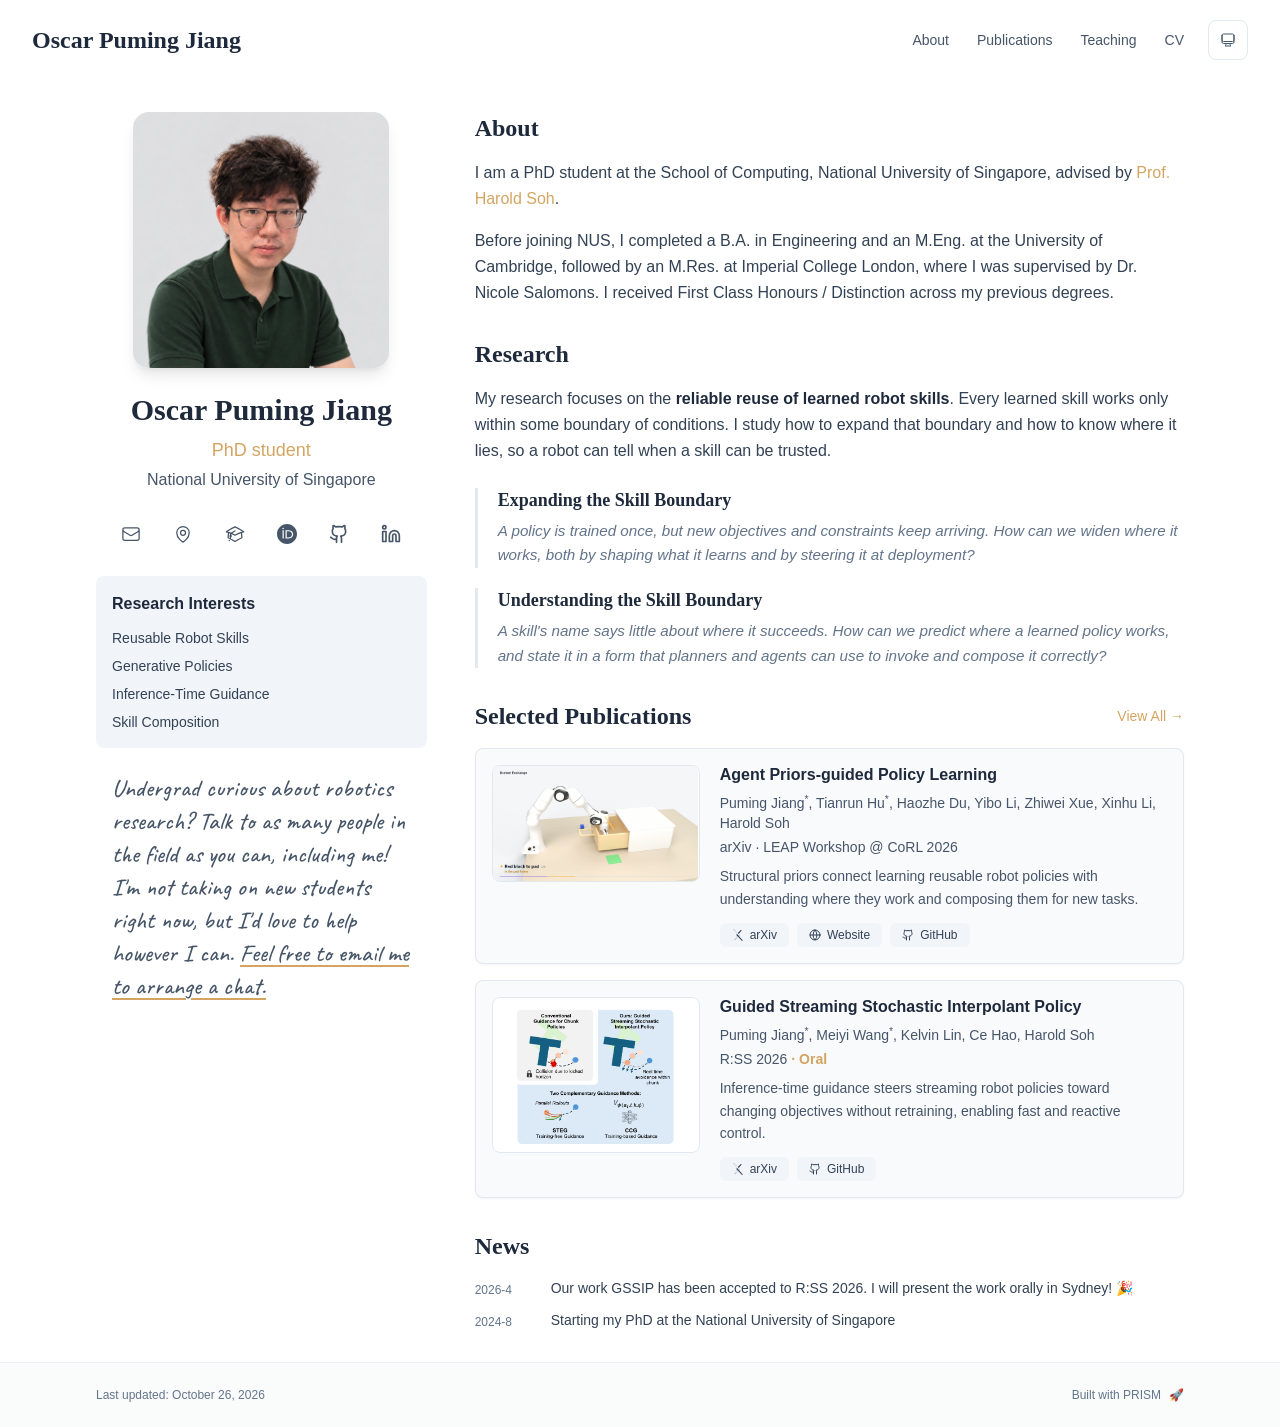
==== commit 4c88ba64: "Publish shorter outreach note from PRISM de80292 Co-Authored-By: Claude Opus 5.5 <noreply@anthropic." ====
--- a/index.html
+++ b/index.html
@@ -57,5 +57,5 @@
       root.lang = 'en';
       root.setAttribute('data-locale', 'en');
     }
-  </script><title>Oscar Puming Jiang</title><meta name="description" content="PhD student at the National University of Singapore working on the reliable reuse of learned robot skills: expanding and understanding where a learned skill works."/><link rel="author" href="https://0scarj1ang.github.io/"/><meta name="author" content="Oscar Puming Jiang"/><meta name="keywords" content="Oscar Puming Jiang,PhD,Research,National University of Singapore,Robot Learning,Reusable Robot Skills,Imitation Learning,Generative Robot Policies,Inference-Time Guidance,Structural Priors,Skill Composition,Embodied AI"/><meta name="creator" content="Oscar Puming Jiang"/><meta name="publisher" content="Oscar Puming Jiang"/><link rel="canonical" href="https://0scarj1ang.github.io/"/><meta name="google-site-verification" content="aLSjp_YCoErw0JgOhe7-SfFHD6SKjpC-JsXU3JaZCbw"/><meta property="og:title" content="Oscar Puming Jiang"/><meta property="og:description" content="PhD student at the National University of Singapore working on the reliable reuse of learned robot skills: expanding and understanding where a learned skill works."/><meta property="og:site_name" content="Oscar Puming Jiang&#x27;s Academic Website"/><meta property="og:locale" content="en_US"/><meta property="og:type" content="website"/><meta name="twitter:card" content="summary"/><meta name="twitter:title" content="Oscar Puming Jiang"/><meta name="twitter:description" content="PhD student at the National University of Singapore working on the reliable reuse of learned robot skills: expanding and understanding where a learned skill works."/><link rel="icon" href="/favicon.svg"/><script>document.querySelectorAll('body link[rel="icon"], body link[rel="apple-touch-icon"]').forEach(el => document.head.appendChild(el))</script><script src="/_next/static/chunks/polyfills-42372ed130431b0a.js" noModule=""></script></head><body class="font-sans antialiased"><div style="visibility:hidden"><nav class="fixed top-0 left-0 right-0 z-50" data-headlessui-state=""><div class="transition-all duration-300 ease-out bg-transparent" style="transform:translateY(-100px)"><div class="max-w-7xl mx-auto px-4 sm:px-6 lg:px-8"><div class="flex justify-between items-center h-16 lg:h-20"><div class="flex-shrink-0" tabindex="0"><a class="text-xl lg:text-2xl font-serif font-semibold text-primary hover:text-accent transition-colors duration-200" href="/">Oscar Puming Jiang</a></div><div class="hidden lg:block"><div class="ml-10 flex items-center space-x-3"><div class="relative flex items-baseline space-x-1"><a data-nav-href="/" class="relative px-3 py-2 text-sm font-medium rounded-lg transition-colors duration-150 text-primary" href="/">About</a><a data-nav-href="/publications" class="relative px-3 py-2 text-sm font-medium rounded-lg transition-colors duration-150 text-neutral-600" href="/publications/">Publications</a><a data-nav-href="/teaching" class="relative px-3 py-2 text-sm font-medium rounded-lg transition-colors duration-150 text-neutral-600" href="/teaching/">Teaching</a><a data-nav-href="/cv" class="relative px-3 py-2 text-sm font-medium rounded-lg transition-colors duration-150 text-neutral-600" href="/cv/">CV</a></div><div class="flex items-center justify-center w-10 h-10 rounded-lg border border-neutral-200 dark:border-[rgba(148,163,184,0.24)] bg-background dark:bg-neutral-800"><div class="w-4 h-4 rounded-full bg-neutral-300 animate-pulse"></div></div></div></div><div class="lg:hidden flex items-center space-x-2"><div class="flex items-center justify-center w-10 h-10 rounded-lg border border-neutral-200 dark:border-[rgba(148,163,184,0.24)] bg-background dark:bg-neutral-800"><div class="w-4 h-4 rounded-full bg-neutral-300 animate-pulse"></div></div><button class="inline-flex items-center justify-center p-2 rounded-md text-neutral-600 hover:text-primary hover:bg-neutral-100 dark:hover:bg-neutral-800 focus:outline-none focus:ring-2 focus:ring-inset focus:ring-accent transition-colors duration-200" id="headlessui-disclosure-button-«Rv5db»" type="button" aria-expanded="false" data-headlessui-state=""><span class="sr-only">Open main menu</span><div><svg xmlns="http://www.w3.org/2000/svg" fill="none" viewBox="0 0 24 24" stroke-width="1.5" stroke="currentColor" aria-hidden="true" data-slot="icon" class="block h-6 w-6"><path stroke-linecap="round" stroke-linejoin="round" d="M3.75 6.75h16.5M3.75 12h16.5m-16.5 5.25h16.5"></path></svg></div></button></div></div></div></div></nav><main class="min-h-screen pt-16 lg:pt-20"><script type="application/ld+json">{"@context":"https://schema.org","@graph":[{"@type":"WebSite","@id":"https://0scarj1ang.github.io/#website","url":"https://0scarj1ang.github.io/","name":"Oscar Puming Jiang","author":{"@id":"https://0scarj1ang.github.io/#person"}},{"@type":"Person","@id":"https://0scarj1ang.github.io/#person","name":"Oscar Puming Jiang","alternateName":["Puming Jiang","Oscar Jiang"],"url":"https://0scarj1ang.github.io/","image":"https://0scarj1ang.github.io/oscar_jiang_portrait.jpg","jobTitle":"PhD student","description":"PhD student at the National University of Singapore working on the reliable reuse of learned robot skills: expanding and understanding where a learned skill works.","affiliation":{"@type":"CollegeOrUniversity","name":"National University of Singapore"},"alumniOf":[{"@type":"CollegeOrUniversity","name":"University of Cambridge"},{"@type":"CollegeOrUniversity","name":"Imperial College London"}],"knowsAbout":["Robot Learning","Reusable Robot Skills","Imitation Learning","Generative Robot Policies","Inference-Time Guidance","Structural Priors","Skill Composition","Embodied AI"],"sameAs":["https://github.com/0scarJ1ang","https://www.linkedin.com/in/puming-jiang-a2b312420/"]},{"@type":"ProfilePage","@id":"https://0scarj1ang.github.io/#webpage","url":"https://0scarj1ang.github.io/","name":"Oscar Puming Jiang","isPartOf":{"@id":"https://0scarj1ang.github.io/#website"},"mainEntity":{"@id":"https://0scarj1ang.github.io/#person"}},{"@type":"ScholarlyArticle","@id":"https://0scarj1ang.github.io/publications/#jiang2026appl","headline":"Agent Priors-guided Policy Learning","name":"Agent Priors-guided Policy Learning","author":[{"@id":"https://0scarj1ang.github.io/#person"},{"@type":"Person","name":"Tianrun Hu"},{"@type":"Person","name":"Haozhe Du"},{"@type":"Person","name":"Yibo Li"},{"@type":"Person","name":"Zhiwei Xue"},{"@type":"Person","name":"Xinhu Li"},{"@type":"Person","name":"Harold Soh"}],"datePublished":"2026-09","abstract":"Robots that learn from a few demonstrations often require two forms of generalization. Compositional generalization recombines skills to solve new tasks, and skill generalization lets the learned policy behind each skill work in new situations. The two depend on each other, yet information is lost between composition and the skills it calls. Where a skill works is determined by the structure its policy is trained with, while composition sees the skill only through a separate description, such as a name, an instruction, or a symbolic operator, that omits this structure. Our key idea is to use each policy's structural prior as part of the interface between composition and the skill. A structural prior states what a behavior depends on, for example that a grasp depends only on the gripper's pose relative to the object. Built into training, it shapes where the policy generalizes; stated in language, it tells composition where the policy applies. We instantiate this idea in Agent Priors-guided Policy Learning (APPL). A construction agent segments complete demonstrations into reusable skills, proposes several structural priors for each skill, and trains and verifies one policy per prior. A runtime agent then selects among these prior-specific policies and composes them toward new task goals using their interfaces. Across MetaWorld and long-horizon ManiSkill tasks, APPL improves out-of-distribution skill generalization and enables previously unseen skill compositions; ablating the interface information substantially reduces performance. These results support the use of training-time structural assumptions as a bridge between skill learning and skill composition.","description":"Structural priors connect learning reusable robot policies with understanding where they work and composing them for new tasks.","keywords":"Robot Learning, Imitation Learning, Structural Priors, Skill Composition, Embodied AI","image":"https://0scarj1ang.github.io/papers/appl-demo.jpg","url":"https://agentics-robotics.github.io/APPL/","sameAs":["https://arxiv.org/abs/2609.35690"]},{"@type":"ScholarlyArticle","@id":"https://0scarj1ang.github.io/publications/#jiang2026gssip","headline":"Guided Streaming Stochastic Interpolant Policy","name":"Guided Streaming Stochastic Interpolant Policy","author":[{"@id":"https://0scarj1ang.github.io/#person"},{"@type":"Person","name":"Meiyi Wang"},{"@type":"Person","name":"Kelvin Lin"},{"@type":"Person","name":"Ce Hao"},{"@type":"Person","name":"Harold Soh"}],"datePublished":"2026","isPartOf":{"@type":"CreativeWork","name":"Proceedings of Robotics: Science and Systems (RSS)"},"abstract":"Inference-time guidance is essential for steering generative robot policies toward dynamic objectives without retraining, yet existing methods are largely confined to chunk-based architectures that exhibit high latency and lack the reactivity needed for test-time preference alignment or obstacle avoidance. In this work, we formally derive the optimal guidance term for Stochastic Interpolants (SI) by analyzing the value function's time evolution via the Backward Kolmogorov Equation, establishing a modified drift that theoretically guarantees sampling from a target distribution. We apply this framework to real-time control through the Streaming Stochastic Interpolant Policy (SSIP), which generalizes the deterministic Streaming Flow Policy (SFP). Unifying this guidance law with the streaming architecture enables fast and reactive control. To support diverse deployment needs, we propose two complementary mechanisms: training-free Stochastic Trajectory Ensemble Guidance (STEG) that computes gradients on-the-fly for zero-shot adaptation, and training-based Conditional Critic Guidance (CCG) for amortized inference. Empirical evaluations demonstrate that our guided streaming approach significantly outperforms conventional chunk-based policies in reactivity and provides superior, physically valid guidance for dynamic, unstructured environments.","description":"Inference-time guidance steers streaming robot policies toward changing objectives without retraining, enabling fast and reactive control.","keywords":"Robot Learning, Imitation Learning, Inference-Time Steering, Stochastic Interpolants, Streaming Policies","image":"https://0scarj1ang.github.io/papers/gssip-method.png","url":"https://arxiv.org/abs/2605.10051v1"}]}</script><div class="max-w-6xl mx-auto px-4 sm:px-6 lg:px-8 py-8 bg-background min-h-screen"><div class="grid grid-cols-1 lg:grid-cols-3 gap-12"><div class="lg:col-span-1"><div class="sticky top-8" style="opacity:0;transform:translateY(20px)"><div class="w-64 h-64 mx-auto mb-6 rounded-2xl overflow-hidden shadow-lg hover:shadow-xl transition-all duration-200 hover:scale-105"><img alt="Oscar Puming Jiang" width="256" height="256" decoding="async" data-nimg="1" class="w-full h-full object-cover object-[32%_center]" style="color:transparent" src="/oscar_jiang_portrait.jpg"/></div><div class="text-center mb-6"><h1 class="text-3xl font-serif font-bold text-primary mb-2">Oscar Puming Jiang</h1><p class="text-lg text-accent font-medium mb-1">PhD student</p><p class="text-neutral-600 mb-2">National University of Singapore</p></div><div class="flex flex-wrap justify-center gap-3 sm:gap-4 mb-6 relative px-2"><div class="relative"><button class="p-2 sm:p-2 transition-colors duration-200 text-neutral-600 dark:text-neutral-400 hover:text-accent" aria-label="Email"><svg xmlns="http://www.w3.org/2000/svg" fill="none" viewBox="0 0 24 24" stroke-width="1.5" stroke="currentColor" aria-hidden="true" data-slot="icon" class="h-5 w-5"><path stroke-linecap="round" stroke-linejoin="round" d="M21.75 6.75v10.5a2.25 2.25 0 0 1-2.25 2.25h-15a2.25 2.25 0 0 1-2.25-2.25V6.75m19.5 0A2.25 2.25 0 0 0 19.5 4.5h-15a2.25 2.25 0 0 0-2.25 2.25m19.5 0v.243a2.25 2.25 0 0 1-1.07 1.916l-7.5 4.615a2.25 2.25 0 0 1-2.36 0L3.32 8.91a2.25 2.25 0 0 1-1.07-1.916V6.75"></path></svg></button></div><div class="relative"><button class="p-2 sm:p-2 transition-colors duration-200 text-neutral-600 dark:text-neutral-400 hover:text-accent" aria-label="Location"><svg xmlns="http://www.w3.org/2000/svg" fill="none" viewBox="0 0 24 24" stroke-width="1.5" stroke="currentColor" aria-hidden="true" data-slot="icon" class="h-5 w-5"><path stroke-linecap="round" stroke-linejoin="round" d="M15 10.5a3 3 0 1 1-6 0 3 3 0 0 1 6 0Z"></path><path stroke-linecap="round" stroke-linejoin="round" d="M19.5 10.5c0 7.142-7.5 11.25-7.5 11.25S4.5 17.642 4.5 10.5a7.5 7.5 0 1 1 15 0Z"></path></svg></button></div><a href="https://scholar.google.com" target="_blank" rel="noopener noreferrer" class="p-2 sm:p-2 text-neutral-600 dark:text-neutral-400 hover:text-accent transition-colors duration-200" aria-label="Google Scholar"><svg xmlns="http://www.w3.org/2000/svg" fill="none" viewBox="0 0 24 24" stroke-width="1.5" stroke="currentColor" aria-hidden="true" data-slot="icon" class="h-5 w-5"><path stroke-linecap="round" stroke-linejoin="round" d="M4.26 10.147a60.438 60.438 0 0 0-.491 6.347A48.62 48.62 0 0 1 12 20.904a48.62 48.62 0 0 1 8.232-4.41 60.46 60.46 0 0 0-.491-6.347m-15.482 0a50.636 50.636 0 0 0-2.658-.813A59.906 59.906 0 0 1 12 3.493a59.903 59.903 0 0 1 10.399 5.84c-.896.248-1.783.52-2.658.814m-15.482 0A50.717 50.717 0 0 1 12 13.489a50.702 50.702 0 0 1 7.74-3.342M6.75 15a.75.75 0 1 0 0-1.5.75.75 0 0 0 0 1.5Zm0 0v-3.675A55.378 55.378 0 0 1 12 8.443m-7.007 11.55A5.981 5.981 0 0 0 6.75 15.75v-1.5"></path></svg></a><a href="https://orcid.org" target="_blank" rel="noopener noreferrer" class="p-2 sm:p-2 text-neutral-600 dark:text-neutral-400 hover:text-accent transition-colors duration-200" aria-label="ORCID"><svg viewBox="0 0 24 24" fill="currentColor" class="h-5 w-5" xmlns="http://www.w3.org/2000/svg"><path d="M12 0C5.372 0 0 5.372 0 12s5.372 12 12 12 12-5.372 12-12S18.628 0 12 0zM7.369 4.378c.525 0 .947.431.947.947s-.422.947-.947.947a.95.95 0 0 1-.947-.947c0-.525.422-.947.947-.947zm-.722 3.038h1.444v10.041H6.647V7.416zm3.562 0h3.9c3.712 0 5.344 2.653 5.344 5.025 0 2.578-2.016 5.025-5.325 5.025h-3.919V7.416zm1.444 1.303v7.444h2.297c3.272 0 4.022-2.484 4.022-3.722 0-2.016-1.284-3.722-4.097-3.722h-2.222z"></path></svg></a><a href="https://github.com/0scarJ1ang" target="_blank" rel="noopener noreferrer" class="p-2 sm:p-2 text-neutral-600 dark:text-neutral-400 hover:text-accent transition-colors duration-200" aria-label="GitHub"><svg xmlns="http://www.w3.org/2000/svg" width="24" height="24" viewBox="0 0 24 24" fill="none" stroke="currentColor" stroke-width="2" stroke-linecap="round" stroke-linejoin="round" class="lucide lucide-github h-5 w-5" aria-hidden="true"><path d="M15 22v-4a4.8 4.8 0 0 0-1-3.5c3 0 6-2 6-5.5.08-1.25-.27-2.48-1-3.5.28-1.15.28-2.35 0-3.5 0 0-1 0-3 1.5-2.64-.5-5.36-.5-8 0C6 2 5 2 5 2c-.3 1.15-.3 2.35 0 3.5A5.403 5.403 0 0 0 4 9c0 3.5 3 5.5 6 5.5-.39.49-.68 1.05-.85 1.65-.17.6-.22 1.23-.15 1.85v4"></path><path d="M9 18c-4.51 2-5-2-7-2"></path></svg></a><a href="https://www.linkedin.com/in/puming-jiang-a2b312420/" target="_blank" rel="noopener noreferrer" class="p-2 sm:p-2 text-neutral-600 dark:text-neutral-400 hover:text-accent transition-colors duration-200" aria-label="LinkedIn"><svg xmlns="http://www.w3.org/2000/svg" width="24" height="24" viewBox="0 0 24 24" fill="none" stroke="currentColor" stroke-width="2" stroke-linecap="round" stroke-linejoin="round" class="lucide lucide-linkedin h-5 w-5" aria-hidden="true"><path d="M16 8a6 6 0 0 1 6 6v7h-4v-7a2 2 0 0 0-2-2 2 2 0 0 0-2 2v7h-4v-7a6 6 0 0 1 6-6z"></path><rect width="4" height="12" x="2" y="9"></rect><circle cx="4" cy="4" r="2"></circle></svg></a></div><div class="bg-neutral-100 dark:bg-neutral-800 rounded-lg p-4 mb-6 hover:shadow-lg transition-all duration-200 hover:scale-[1.02]"><h3 class="font-semibold text-primary mb-3">Research Interests</h3><div class="space-y-2 text-sm text-neutral-700 dark:text-neutral-500"><div>Reusable Robot Skills</div><div>Generative Policies</div><div>Inference-Time Guidance</div><div>Skill Composition</div></div></div><p class="mb-6 px-4 font-handwritten text-2xl font-medium leading-snug text-neutral-600">If you&#x27;re an undergrad interested in robotics research but unsure where to start, talk to as many people in the field as you can, including me! I don&#x27;t have the bandwidth to take on more students right now, but I&#x27;m always happy to answer your questions.<!-- --> <a href="mailto:p.jiang@u.nus.edu" class="underline decoration-accent underline-offset-4 hover:decoration-2 focus-visible:outline-2 focus-visible:outline-offset-4 focus-visible:outline-accent">Feel free to email me.</a></p></div></div><div class="lg:col-span-2 space-y-8"><section id="about" class="scroll-mt-24 space-y-8"><section style="opacity:0;transform:translateY(20px)"><h2 class="text-2xl font-serif font-bold text-primary mb-4">About</h2><div class="text-neutral-700 dark:text-neutral-600 leading-relaxed"><p class="mb-4 last:mb-0">I am a PhD student at the School of Computing, National University of Singapore, advised by <a href="https://haroldsoh.com" node="[object Object]" target="_blank" rel="noopener noreferrer" class="text-accent font-medium transition-all duration-200 rounded hover:bg-accent/10 hover:shadow-sm">Prof. Harold Soh</a>.</p>
-<p class="mb-4 last:mb-0">Before joining NUS, I completed a B.A. in Engineering and an M.Eng. at the University of Cambridge, followed by an M.Res. at Imperial College London, where I was supervised by Dr. Nicole Salomons. I received First Class Honours / Distinction across my previous degrees.</p></div></section><section style="opacity:0;transform:translateY(20px)"><h2 class="text-2xl font-serif font-bold text-primary mb-4">Research</h2><div class="text-neutral-700 dark:text-neutral-600 leading-relaxed"><p class="mb-4 last:mb-0">My research focuses on the <strong class="font-semibold text-primary">reliable reuse of learned robot skills</strong>. Every learned skill works only within some boundary of conditions. I study how to expand that boundary and how to know where it lies, so a robot can tell when a skill can be trusted.</p></div><div class="mt-6 space-y-5"><div class="border-l-[3px] border-neutral-200 pl-5"><h3 class="text-lg font-serif font-bold text-primary leading-snug">Expanding the Skill Boundary</h3><p class="mt-1.5 text-[0.95rem] italic text-neutral-500 leading-relaxed">A policy is trained once, but new objectives and constraints keep arriving. How can we widen where it works, both by shaping what it learns and by steering it at deployment?</p></div><div class="border-l-[3px] border-neutral-200 pl-5"><h3 class="text-lg font-serif font-bold text-primary leading-snug">Understanding the Skill Boundary</h3><p class="mt-1.5 text-[0.95rem] italic text-neutral-500 leading-relaxed">A skill&#x27;s name says little about where it succeeds. How can we predict where a learned policy works, and state it in a form that planners and agents can use to invoke and compose it correctly?</p></div></div></section><section style="opacity:0;transform:translateY(20px)"><div class="flex items-center justify-between mb-4"><h2 class="text-2xl font-serif font-bold text-primary">Selected Publications</h2><a class="text-accent hover:text-accent-dark text-sm font-medium transition-all duration-200 rounded hover:bg-accent/10 hover:shadow-sm" href="/publications/">View All<!-- --> →</a></div><div class="space-y-4"><div class="bg-neutral-50 dark:bg-neutral-800 p-4 rounded-lg shadow-sm border border-neutral-200 dark:border-[rgba(148,163,184,0.24)] hover:shadow-lg transition-all duration-200 hover:scale-[1.02]" style="opacity:0;transform:translateY(20px)"><div class="flex flex-col sm:flex-row items-start gap-5"><div class="relative w-full shrink-0 overflow-hidden rounded-lg border border-neutral-200 bg-white aspect-video sm:w-48 lg:w-52"><a href="/papers/appl-demo.jpg" target="_blank" rel="noopener noreferrer" aria-label="View demonstration image for Agent Priors-guided Policy Learning" class="absolute inset-0 block transition-shadow hover:shadow-md focus-visible:outline-2 focus-visible:outline-offset-[-2px] focus-visible:outline-accent"><img alt="Agent Priors-guided Policy Learning: robot task demonstration" loading="lazy" decoding="async" data-nimg="fill" class="object-contain " style="position:absolute;height:100%;width:100%;left:0;top:0;right:0;bottom:0;color:transparent" src="/papers/appl-demo.jpg"/></a></div><div class="min-w-0 flex-1"><h3 class="font-semibold text-primary mb-2 leading-tight">Agent Priors-guided Policy Learning</h3><p class="text-sm text-neutral-600 dark:text-neutral-500 mb-1"><span><span>Puming Jiang</span><sup>*</sup>, </span><span><span>Tianrun Hu</span><sup>*</sup>, </span><span><span>Haozhe Du</span>, </span><span><span>Yibo Li</span>, </span><span><span>Zhiwei Xue</span>, </span><span><span>Xinhu Li</span>, </span><span><span>Harold Soh</span></span></p><p class="text-sm text-neutral-600 dark:text-neutral-500 mb-2">arXiv<span> · <!-- -->LEAP Workshop @ CoRL 2026</span></p><p class="text-sm text-neutral-600 dark:text-neutral-400 leading-relaxed">Structural priors connect learning reusable robot policies with understanding where they work and composing them for new tasks.</p><div class="flex flex-wrap gap-2 mt-3"><a href="https://arxiv.org/abs/2609.35690" target="_blank" rel="noopener noreferrer" class="inline-flex items-center px-3 py-1 rounded-md text-xs font-medium bg-neutral-100 dark:bg-neutral-900 text-neutral-700 dark:text-neutral-300 hover:bg-accent hover:text-white transition-colors"><svg viewBox="0 0 24 24" fill="currentColor" class="h-3 w-3 mr-1.5 shrink-0" aria-hidden="true" focusable="false"><path d="M3.8423 0a1.0037 1.0037 0 0 0-.922.6078c-.1536.3687-.0438.6275.2938 1.1113l6.9185 8.3597-1.0223 1.1058a1.0393 1.0393 0 0 0 .003 1.4229l1.2292 1.3135-5.4391 6.4444c-.2803.299-.4538.823-.2971 1.1986a1.0253 1.0253 0 0 0 .9585.635.9133.9133 0 0 0 .6891-.3405l5.783-6.126 7.4902 8.0051a.8527.8527 0 0 0 .6835.2597.9575.9575 0 0 0 .8777-.6138c.1577-.377-.017-.7502-.306-1.1407l-7.0518-8.3418 1.0632-1.13a.9626.9626 0 0 0 .0089-1.3165L4.6336.4639s-.3733-.4535-.768-.463zm0 .272h.0166c.2179.0052.4874.2715.5644.3639l.005.006.0052.0055 10.169 10.9905a.6915.6915 0 0 1-.0072.945l-1.0666 1.133-1.4982-1.7724-8.5994-10.39c-.3286-.472-.352-.6183-.2592-.841a.7307.7307 0 0 1 .6704-.4401Zm14.341 1.5701a.877.877 0 0 0-.6554.2418l-5.6962 6.1584 1.6944 1.8319 5.3089-6.5138c.3251-.4335.479-.6603.3247-1.0292a1.1205 1.1205 0 0 0-.9763-.689zm-7.6557 12.2823 1.3186 1.4135-5.7864 6.1295a.6494.6494 0 0 1-.4959.26.7516.7516 0 0 1-.706-.4669c-.1119-.2682.0359-.6864.2442-.9083l.0051-.0055.0047-.0055z"></path></svg>arXiv</a><a href="https://agentics-robotics.github.io/APPL/" target="_blank" rel="noopener noreferrer" class="inline-flex items-center px-3 py-1 rounded-md text-xs font-medium bg-neutral-100 dark:bg-neutral-900 text-neutral-700 dark:text-neutral-300 hover:bg-accent hover:text-white transition-colors"><svg xmlns="http://www.w3.org/2000/svg" width="24" height="24" viewBox="0 0 24 24" fill="none" stroke="currentColor" stroke-width="2" stroke-linecap="round" stroke-linejoin="round" class="lucide lucide-globe h-3 w-3 mr-1.5 shrink-0" aria-hidden="true"><circle cx="12" cy="12" r="10"></circle><path d="M12 2a14.5 14.5 0 0 0 0 20 14.5 14.5 0 0 0 0-20"></path><path d="M2 12h20"></path></svg>Website</a><a href="https://github.com/Agentics-robotics/Agent-Priors-guided-Policy-Learning" target="_blank" rel="noopener noreferrer" class="inline-flex items-center px-3 py-1 rounded-md text-xs font-medium bg-neutral-100 dark:bg-neutral-900 text-neutral-700 dark:text-neutral-300 hover:bg-accent hover:text-white transition-colors"><svg xmlns="http://www.w3.org/2000/svg" width="24" height="24" viewBox="0 0 24 24" fill="none" stroke="currentColor" stroke-width="2" stroke-linecap="round" stroke-linejoin="round" class="lucide lucide-github h-3 w-3 mr-1.5 shrink-0" aria-hidden="true"><path d="M15 22v-4a4.8 4.8 0 0 0-1-3.5c3 0 6-2 6-5.5.08-1.25-.27-2.48-1-3.5.28-1.15.28-2.35 0-3.5 0 0-1 0-3 1.5-2.64-.5-5.36-.5-8 0C6 2 5 2 5 2c-.3 1.15-.3 2.35 0 3.5A5.403 5.403 0 0 0 4 9c0 3.5 3 5.5 6 5.5-.39.49-.68 1.05-.85 1.65-.17.6-.22 1.23-.15 1.85v4"></path><path d="M9 18c-4.51 2-5-2-7-2"></path></svg>GitHub</a></div></div></div></div><div class="bg-neutral-50 dark:bg-neutral-800 p-4 rounded-lg shadow-sm border border-neutral-200 dark:border-[rgba(148,163,184,0.24)] hover:shadow-lg transition-all duration-200 hover:scale-[1.02]" style="opacity:0;transform:translateY(20px)"><div class="flex flex-col sm:flex-row items-start gap-5"><div class="relative w-full shrink-0 overflow-hidden rounded-lg border border-neutral-200 bg-white aspect-[4/3] sm:w-48 lg:w-52"><a href="/papers/gssip-method.png" target="_blank" rel="noopener noreferrer" aria-label="View method figure for Guided Streaming Stochastic Interpolant Policy" class="absolute inset-0 block transition-shadow hover:shadow-md focus-visible:outline-2 focus-visible:outline-offset-[-2px] focus-visible:outline-accent"><img alt="Guided Streaming Stochastic Interpolant Policy: method overview" loading="lazy" decoding="async" data-nimg="fill" class="object-contain p-2" style="position:absolute;height:100%;width:100%;left:0;top:0;right:0;bottom:0;color:transparent" src="/papers/gssip-method.png"/></a></div><div class="min-w-0 flex-1"><h3 class="font-semibold text-primary mb-2 leading-tight">Guided Streaming Stochastic Interpolant Policy</h3><p class="text-sm text-neutral-600 dark:text-neutral-500 mb-1"><span><span>Puming Jiang</span><sup>*</sup>, </span><span><span>Meiyi Wang</span><sup>*</sup>, </span><span><span>Kelvin Lin</span>, </span><span><span>Ce Hao</span>, </span><span><span>Harold Soh</span></span></p><p class="text-sm text-neutral-600 dark:text-neutral-500 mb-2">R:SS 2026<span class="font-semibold text-accent"> · <!-- -->Oral</span></p><p class="text-sm text-neutral-600 dark:text-neutral-400 leading-relaxed">Inference-time guidance steers streaming robot policies toward changing objectives without retraining, enabling fast and reactive control.</p><div class="flex flex-wrap gap-2 mt-3"><a href="https://arxiv.org/abs/2605.10051v1" target="_blank" rel="noopener noreferrer" class="inline-flex items-center px-3 py-1 rounded-md text-xs font-medium bg-neutral-100 dark:bg-neutral-900 text-neutral-700 dark:text-neutral-300 hover:bg-accent hover:text-white transition-colors"><svg viewBox="0 0 24 24" fill="currentColor" class="h-3 w-3 mr-1.5 shrink-0" aria-hidden="true" focusable="false"><path d="M3.8423 0a1.0037 1.0037 0 0 0-.922.6078c-.1536.3687-.0438.6275.2938 1.1113l6.9185 8.3597-1.0223 1.1058a1.0393 1.0393 0 0 0 .003 1.4229l1.2292 1.3135-5.4391 6.4444c-.2803.299-.4538.823-.2971 1.1986a1.0253 1.0253 0 0 0 .9585.635.9133.9133 0 0 0 .6891-.3405l5.783-6.126 7.4902 8.0051a.8527.8527 0 0 0 .6835.2597.9575.9575 0 0 0 .8777-.6138c.1577-.377-.017-.7502-.306-1.1407l-7.0518-8.3418 1.0632-1.13a.9626.9626 0 0 0 .0089-1.3165L4.6336.4639s-.3733-.4535-.768-.463zm0 .272h.0166c.2179.0052.4874.2715.5644.3639l.005.006.0052.0055 10.169 10.9905a.6915.6915 0 0 1-.0072.945l-1.0666 1.133-1.4982-1.7724-8.5994-10.39c-.3286-.472-.352-.6183-.2592-.841a.7307.7307 0 0 1 .6704-.4401Zm14.341 1.5701a.877.877 0 0 0-.6554.2418l-5.6962 6.1584 1.6944 1.8319 5.3089-6.5138c.3251-.4335.479-.6603.3247-1.0292a1.1205 1.1205 0 0 0-.9763-.689zm-7.6557 12.2823 1.3186 1.4135-5.7864 6.1295a.6494.6494 0 0 1-.4959.26.7516.7516 0 0 1-.706-.4669c-.1119-.2682.0359-.6864.2442-.9083l.0051-.0055.0047-.0055z"></path></svg>arXiv</a><a href="https://github.com/0scarJ1ang/guided-streaming-policy" target="_blank" rel="noopener noreferrer" class="inline-flex items-center px-3 py-1 rounded-md text-xs font-medium bg-neutral-100 dark:bg-neutral-900 text-neutral-700 dark:text-neutral-300 hover:bg-accent hover:text-white transition-colors"><svg xmlns="http://www.w3.org/2000/svg" width="24" height="24" viewBox="0 0 24 24" fill="none" stroke="currentColor" stroke-width="2" stroke-linecap="round" stroke-linejoin="round" class="lucide lucide-github h-3 w-3 mr-1.5 shrink-0" aria-hidden="true"><path d="M15 22v-4a4.8 4.8 0 0 0-1-3.5c3 0 6-2 6-5.5.08-1.25-.27-2.48-1-3.5.28-1.15.28-2.35 0-3.5 0 0-1 0-3 1.5-2.64-.5-5.36-.5-8 0C6 2 5 2 5 2c-.3 1.15-.3 2.35 0 3.5A5.403 5.403 0 0 0 4 9c0 3.5 3 5.5 6 5.5-.39.49-.68 1.05-.85 1.65-.17.6-.22 1.23-.15 1.85v4"></path><path d="M9 18c-4.51 2-5-2-7-2"></path></svg>GitHub</a></div></div></div></div></div></section><section style="opacity:0;transform:translateY(20px)"><h2 class="text-2xl font-serif font-bold text-primary mb-4">News</h2><div class="space-y-3"><div class="flex items-start space-x-3"><span class="text-xs text-neutral-500 mt-1 w-16 flex-shrink-0">2026-4</span><p class="text-sm text-neutral-700">Our work GSSIP has been accepted to R:SS 2026. I will present the work orally in Sydney! 🎉</p></div><div class="flex items-start space-x-3"><span class="text-xs text-neutral-500 mt-1 w-16 flex-shrink-0">2024-8</span><p class="text-sm text-neutral-700">Starting my PhD at the National University of Singapore</p></div></div></section></section></div></div></div><!--$--><!--/$--><!--$--><!--/$--></main><footer class="border-t border-neutral-200/50 bg-neutral-50/50 dark:bg-neutral-900/50 dark:border-neutral-700/50"><div class="max-w-6xl mx-auto px-4 sm:px-6 lg:px-8 py-6"><div class="flex flex-col sm:flex-row justify-between items-center gap-2"><p class="text-xs text-neutral-500">Last updated<!-- -->: <!-- -->October 26, 2026</p><p class="text-xs text-neutral-500 flex items-center"><a href="https://github.com/xyjoey/PRISM" target="_blank" rel="noopener noreferrer">Built with PRISM</a><span class="ml-2">🚀</span></p></div></div></footer></div><script src="/_next/static/chunks/webpack-679b75d1c4c2027c.js" async=""></script><script>(self.__next_f=self.__next_f||[]).push([0])</script><script>self.__next_f.push([1,"1:\"$Sreact.fragment\"\n3:I[3719,[\"461\",\"static/chunks/461-a9a5d7b05a71d978.js\",\"874\",\"static/chunks/874-6cc630662f3664af.js\",\"781\",\"static/chunks/781-565f00b965bb18d8.js\",\"177\",\"static/chunks/app/layout-64c6c42224257f2a.js\"],\"ThemeProvider\"]\n4:I[310,[\"461\",\"static/chunks/461-a9a5d7b05a71d978.js\",\"874\",\"static/chunks/874-6cc630662f3664af.js\",\"781\",\"static/chunks/781-565f00b965bb18d8.js\",\"177\",\"static/chunks/app/layout-64c6c42224257f2a.js\"],\"LocaleProvider\"]\n5:I[4574,[\"461\",\"static/chunks/461-a9a5d7b05a71d978.js\",\"874\",\"static/chunks/874-6cc630662f3664af.js\",\"781\",\"static/chunks/781-565f00b965bb18d8.js\",\"177\",\"static/chunks/app/layout-64c6c42224257f2a.js\"],\"default\"]\n6:I[7555,[],\"\"]\n7:I[1295,[],\"\"]\n8:I[2548,[\"461\",\"static/chunks/461-a9a5d7b05a71d978.js\",\"874\",\"static/chunks/874-6cc630662f3664af.js\",\"781\",\"static/chunks/781-565f00b965bb18d8.js\",\"177\",\"static/chunks/app/layout-64c6c42224257f2a.js\"],\"default\"]\n9:I[9243,[\"461\",\"static/chunks/461-a9a5d7b05a71d978.js\",\"874\",\"static/chunks/874-6cc630662f3664af.js\",\"781\",\"static/chunks/781-565f00b965bb18d8.js\",\"177\",\"static/chunks/app/layout-64c6c42224257f2a.js\"],\"\"]\nb:I[915,[\"461\",\"static/chunks/461-a9a5d7b05a71d978.js\",\"964\",\"static/chunks/964-aba271e32113f633.js\",\"874\",\"static/chunks/874-6cc630662f3664af.js\",\"748\",\"static/chunks/748-4ac8c5251e312e0e.js\",\"974\",\"static/chunks/app/page-26c63fd4dd658749.js\"],\"default\"]\ne:I[9665,[],\"MetadataBoundary\"]\n10:I[9665,[],\"OutletBoundary\"]\n13:I[4911,[],\"AsyncMetadataOutlet\"]\n15:I[9665,[],\"ViewportBoundary\"]\n17:I[6614,[],\"\"]\n:HL[\"/_next/static/css/9189f307c52f5640.css\",\"style\"]\n2:T57e,\n    try {\n      const cfg = {\"enabled\":false,\"locales\":[\"en\"],\"defaultLocale\":\"en\",\"mode\":\"auto\",\"fixedLocale\":\"en\",\"persist\":true,\"switcher\":true,\"labels\":{\"en\":\"English\"}};\n      const storageKey = 'locale-storage';\n      const normalize = (value) =\u003e typeof value === 'string' ? value.trim().replace('_', '-').toLowerCase() : '';\n      const matchLocale = (candidate) =\u003e {\n        const normalized = normalize(candidate);\n        if (!normalized) return nu"])</script><script>self.__next_f.push([1,"ll;\n        if (cfg.locales.includes(normalized)) return normalized;\n        const language = normalized.split('-')[0];\n        if (cfg.locales.includes(language)) return language;\n        return null;\n      };\n\n      let resolved = null;\n\n      if (cfg.persist) {\n        resolved = matchLocale(localStorage.getItem(storageKey));\n      }\n\n      if (!resolved) {\n        if (cfg.mode === 'fixed') {\n          resolved = cfg.fixedLocale;\n        } else {\n          resolved = matchLocale(navigator.language);\n        }\n      }\n\n      if (!resolved) {\n        resolved = cfg.defaultLocale;\n      }\n\n      const root = document.documentElement;\n      root.lang = resolved;\n      root.setAttribute('data-locale', resolved);\n\n      if (cfg.persist) {\n        localStorage.setItem(storageKey, resolved);\n      }\n    } catch (e) {\n      const root = document.documentElement;\n      root.lang = 'en';\n      root.setAttribute('data-locale', 'en');\n    }\n  a:T18bc,"])</script><script>self.__next_f.push([1,"{\"@context\":\"https://schema.org\",\"@graph\":[{\"@type\":\"WebSite\",\"@id\":\"https://0scarj1ang.github.io/#website\",\"url\":\"https://0scarj1ang.github.io/\",\"name\":\"Oscar Puming Jiang\",\"author\":{\"@id\":\"https://0scarj1ang.github.io/#person\"}},{\"@type\":\"Person\",\"@id\":\"https://0scarj1ang.github.io/#person\",\"name\":\"Oscar Puming Jiang\",\"alternateName\":[\"Puming Jiang\",\"Oscar Jiang\"],\"url\":\"https://0scarj1ang.github.io/\",\"image\":\"https://0scarj1ang.github.io/oscar_jiang_portrait.jpg\",\"jobTitle\":\"PhD student\",\"description\":\"PhD student at the National University of Singapore working on the reliable reuse of learned robot skills: expanding and understanding where a learned skill works.\",\"affiliation\":{\"@type\":\"CollegeOrUniversity\",\"name\":\"National University of Singapore\"},\"alumniOf\":[{\"@type\":\"CollegeOrUniversity\",\"name\":\"University of Cambridge\"},{\"@type\":\"CollegeOrUniversity\",\"name\":\"Imperial College London\"}],\"knowsAbout\":[\"Robot Learning\",\"Reusable Robot Skills\",\"Imitation Learning\",\"Generative Robot Policies\",\"Inference-Time Guidance\",\"Structural Priors\",\"Skill Composition\",\"Embodied AI\"],\"sameAs\":[\"https://github.com/0scarJ1ang\",\"https://www.linkedin.com/in/puming-jiang-a2b312420/\"]},{\"@type\":\"ProfilePage\",\"@id\":\"https://0scarj1ang.github.io/#webpage\",\"url\":\"https://0scarj1ang.github.io/\",\"name\":\"Oscar Puming Jiang\",\"isPartOf\":{\"@id\":\"https://0scarj1ang.github.io/#website\"},\"mainEntity\":{\"@id\":\"https://0scarj1ang.github.io/#person\"}},{\"@type\":\"ScholarlyArticle\",\"@id\":\"https://0scarj1ang.github.io/publications/#jiang2026appl\",\"headline\":\"Agent Priors-guided Policy Learning\",\"name\":\"Agent Priors-guided Policy Learning\",\"author\":[{\"@id\":\"https://0scarj1ang.github.io/#person\"},{\"@type\":\"Person\",\"name\":\"Tianrun Hu\"},{\"@type\":\"Person\",\"name\":\"Haozhe Du\"},{\"@type\":\"Person\",\"name\":\"Yibo Li\"},{\"@type\":\"Person\",\"name\":\"Zhiwei Xue\"},{\"@type\":\"Person\",\"name\":\"Xinhu Li\"},{\"@type\":\"Person\",\"name\":\"Harold Soh\"}],\"datePublished\":\"2026-09\",\"abstract\":\"Robots that learn from a few demonstrations often require two forms of generalization. Compositional generalization recombines skills to solve new tasks, and skill generalization lets the learned policy behind each skill work in new situations. The two depend on each other, yet information is lost between composition and the skills it calls. Where a skill works is determined by the structure its policy is trained with, while composition sees the skill only through a separate description, such as a name, an instruction, or a symbolic operator, that omits this structure. Our key idea is to use each policy's structural prior as part of the interface between composition and the skill. A structural prior states what a behavior depends on, for example that a grasp depends only on the gripper's pose relative to the object. Built into training, it shapes where the policy generalizes; stated in language, it tells composition where the policy applies. We instantiate this idea in Agent Priors-guided Policy Learning (APPL). A construction agent segments complete demonstrations into reusable skills, proposes several structural priors for each skill, and trains and verifies one policy per prior. A runtime agent then selects among these prior-specific policies and composes them toward new task goals using their interfaces. Across MetaWorld and long-horizon ManiSkill tasks, APPL improves out-of-distribution skill generalization and enables previously unseen skill compositions; ablating the interface information substantially reduces performance. These results support the use of training-time structural assumptions as a bridge between skill learning and skill composition.\",\"description\":\"Structural priors connect learning reusable robot policies with understanding where they work and composing them for new tasks.\",\"keywords\":\"Robot Learning, Imitation Learning, Structural Priors, Skill Composition, Embodied AI\",\"image\":\"https://0scarj1ang.github.io/papers/appl-demo.jpg\",\"url\":\"https://agentics-robotics.github.io/APPL/\",\"sameAs\":[\"https://arxiv.org/abs/2609.35690\"]},{\"@type\":\"ScholarlyArticle\",\"@id\":\"https://0scarj1ang.github.io/publications/#jiang2026gssip\",\"headline\":\"Guided Streaming Stochastic Interpolant Policy\",\"name\":\"Guided Streaming Stochastic Interpolant Policy\",\"author\":[{\"@id\":\"https://0scarj1ang.github.io/#person\"},{\"@type\":\"Person\",\"name\":\"Meiyi Wang\"},{\"@type\":\"Person\",\"name\":\"Kelvin Lin\"},{\"@type\":\"Person\",\"name\":\"Ce Hao\"},{\"@type\":\"Person\",\"name\":\"Harold Soh\"}],\"datePublished\":\"2026\",\"isPartOf\":{\"@type\":\"CreativeWork\",\"name\":\"Proceedings of Robotics: Science and Systems (RSS)\"},\"abstract\":\"Inference-time guidance is essential for steering generative robot policies toward dynamic objectives without retraining, yet existing methods are largely confined to chunk-based architectures that exhibit high latency and lack the reactivity needed for test-time preference alignment or obstacle avoidance. In this work, we formally derive the optimal guidance term for Stochastic Interpolants (SI) by analyzing the value function's time evolution via the Backward Kolmogorov Equation, establishing a modified drift that theoretically guarantees sampling from a target distribution. We apply this framework to real-time control through the Streaming Stochastic Interpolant Policy (SSIP), which generalizes the deterministic Streaming Flow Policy (SFP). Unifying this guidance law with the streaming architecture enables fast and reactive control. To support diverse deployment needs, we propose two complementary mechanisms: training-free Stochastic Trajectory Ensemble Guidance (STEG) that computes gradients on-the-fly for zero-shot adaptation, and training-based Conditional Critic Guidance (CCG) for amortized inference. Empirical evaluations demonstrate that our guided streaming approach significantly outperforms conventional chunk-based policies in reactivity and provides superior, physically valid guidance for dynamic, unstructured environments.\",\"description\":\"Inference-time guidance steers streaming robot policies toward changing objectives without retraining, enabling fast and reactive control.\",\"keywords\":\"Robot Learning, Imitation Learning, Inference-Time Steering, Stochastic Interpolants, Streaming Policies\",\"image\":\"https://0scarj1ang.github.io/papers/gssip-method.png\",\"url\":\"https://arxiv.org/abs/2605.10051v1\"}]}"])</script><script>self.__next_f.push([1,"c:T693,Robots that learn from a few demonstrations often require two forms of generalization. Compositional generalization recombines skills to solve new tasks, and skill generalization lets the learned policy behind each skill work in new situations. The two depend on each other, yet information is lost between composition and the skills it calls. Where a skill works is determined by the structure its policy is trained with, while composition sees the skill only through a separate description, such as a name, an instruction, or a symbolic operator, that omits this structure. Our key idea is to use each policy's structural prior as part of the interface between composition and the skill. A structural prior states what a behavior depends on, for example that a grasp depends only on the gripper's pose relative to the object. Built into training, it shapes where the policy generalizes; stated in language, it tells composition where the policy applies. We instantiate this idea in Agent Priors-guided Policy Learning (APPL). A construction agent segments complete demonstrations into reusable skills, proposes several structural priors for each skill, and trains and verifies one policy per prior. A runtime agent then selects among these prior-specific policies and composes them toward new task goals using their interfaces. Across MetaWorld and long-horizon ManiSkill tasks, APPL improves out-of-distribution skill generalization and enables previously unseen skill compositions; ablating the interface information substantially reduces performance. These results support the use of training-time structural assumptions as a bridge between skill learning and skill composition.d:T54d,Inference-time guidance is essential for steering generative robot policies toward dynamic objectives without retraining, yet existing methods are largely confined to chunk-based architectures that exhibit high latency and lack the reactivity needed for test-time preference alignment or obstacle avoidance. In this work, we formally derive the optima"])</script><script>self.__next_f.push([1,"l guidance term for Stochastic Interpolants (SI) by analyzing the value function's time evolution via the Backward Kolmogorov Equation, establishing a modified drift that theoretically guarantees sampling from a target distribution. We apply this framework to real-time control through the Streaming Stochastic Interpolant Policy (SSIP), which generalizes the deterministic Streaming Flow Policy (SFP). Unifying this guidance law with the streaming architecture enables fast and reactive control. To support diverse deployment needs, we propose two complementary mechanisms: training-free Stochastic Trajectory Ensemble Guidance (STEG) that computes gradients on-the-fly for zero-shot adaptation, and training-based Conditional Critic Guidance (CCG) for amortized inference. Empirical evaluations demonstrate that our guided streaming approach significantly outperforms conventional chunk-based policies in reactivity and provides superior, physically valid guidance for dynamic, unstructured environments."])</script><script>self.__next_f.push([1,"0:{\"P\":null,\"b\":\"7zGKNISuv2fEBt7_5Bl8y\",\"p\":\"\",\"c\":[\"\",\"\"],\"i\":false,\"f\":[[[\"\",{\"children\":[\"__PAGE__\",{}]},\"$undefined\",\"$undefined\",true],[\"\",[\"$\",\"$1\",\"c\",{\"children\":[[[\"$\",\"link\",\"0\",{\"rel\":\"stylesheet\",\"href\":\"/_next/static/css/9189f307c52f5640.css\",\"precedence\":\"next\",\"crossOrigin\":\"$undefined\",\"nonce\":\"$undefined\"}]],[\"$\",\"html\",null,{\"lang\":\"en\",\"className\":\"scroll-smooth\",\"suppressHydrationWarning\":true,\"children\":[[\"$\",\"head\",null,{\"children\":[[\"$\",\"link\",null,{\"rel\":\"icon\",\"href\":\"/favicon.svg\",\"type\":\"image/svg+xml\"}],[\"$\",\"link\",null,{\"rel\":\"dns-prefetch\",\"href\":\"https://jialeliu.com\"}],[\"$\",\"link\",null,{\"rel\":\"preconnect\",\"href\":\"https://jialeliu.com\",\"crossOrigin\":\"\"}],[\"$\",\"link\",null,{\"rel\":\"preload\",\"as\":\"font\",\"type\":\"font/woff2\",\"href\":\"https://jialeliu.com/fonts/georgiab.woff2\",\"crossOrigin\":\"\"}],[\"$\",\"script\",null,{\"dangerouslySetInnerHTML\":{\"__html\":\"\\n              try {\\n                const theme = localStorage.getItem('theme-storage');\\n                const parsed = theme ? JSON.parse(theme) : null;\\n                const setting = parsed?.state?.theme || 'system';\\n                const prefersDark = typeof window !== 'undefined' \u0026\u0026 window.matchMedia \u0026\u0026 window.matchMedia('(prefers-color-scheme: dark)').matches;\\n                const effective = setting === 'dark' ? 'dark' : (setting === 'light' ? 'light' : (prefersDark ? 'dark' : 'light'));\\n                var root = document.documentElement;\\n                root.classList.add(effective);\\n                root.setAttribute('data-theme', effective);\\n              } catch (e) {\\n                var root = document.documentElement;\\n                root.classList.add('light');\\n                root.setAttribute('data-theme', 'light');\\n              }\\n            \"}}],[\"$\",\"script\",null,{\"dangerouslySetInnerHTML\":{\"__html\":\"$2\"}}]]}],[\"$\",\"body\",null,{\"className\":\"font-sans antialiased\",\"children\":[[\"$\",\"$L3\",null,{\"children\":[\"$\",\"$L4\",null,{\"config\":{\"enabled\":false,\"locales\":[\"en\"],\"defaultLocale\":\"en\",\"mode\":\"auto\",\"fixedLocale\":\"en\",\"persist\":true,\"switcher\":true,\"labels\":{\"en\":\"English\"}},\"children\":[[\"$\",\"$L5\",null,{\"items\":[{\"title\":\"About\",\"type\":\"page\",\"target\":\"about\",\"href\":\"/\"},{\"title\":\"Publications\",\"type\":\"page\",\"target\":\"publications\",\"href\":\"/publications\"},{\"title\":\"Teaching\",\"type\":\"page\",\"target\":\"teaching\",\"href\":\"/teaching\"},{\"title\":\"CV\",\"type\":\"page\",\"target\":\"cv\",\"href\":\"/cv\"}],\"siteTitle\":\"Oscar Puming Jiang\",\"enableOnePageMode\":false,\"i18n\":\"$0:f:0:1:1:props:children:1:props:children:1:props:children:0:props:children:props:config\",\"itemsByLocale\":{\"en\":[{\"title\":\"About\",\"type\":\"page\",\"target\":\"about\",\"href\":\"/\"},{\"title\":\"Publications\",\"type\":\"page\",\"target\":\"publications\",\"href\":\"/publications\"},{\"title\":\"Teaching\",\"type\":\"page\",\"target\":\"teaching\",\"href\":\"/teaching\"},{\"title\":\"CV\",\"type\":\"page\",\"target\":\"cv\",\"href\":\"/cv\"}]},\"siteTitleByLocale\":{\"en\":\"Oscar Puming Jiang\"}}],[\"$\",\"main\",null,{\"className\":\"min-h-screen pt-16 lg:pt-20\",\"children\":[\"$\",\"$L6\",null,{\"parallelRouterKey\":\"children\",\"error\":\"$undefined\",\"errorStyles\":\"$undefined\",\"errorScripts\":\"$undefined\",\"template\":[\"$\",\"$L7\",null,{}],\"templateStyles\":\"$undefined\",\"templateScripts\":\"$undefined\",\"notFound\":[[[\"$\",\"title\",null,{\"children\":\"404: This page could not be found.\"}],[\"$\",\"div\",null,{\"style\":{\"fontFamily\":\"system-ui,\\\"Segoe UI\\\",Roboto,Helvetica,Arial,sans-serif,\\\"Apple Color Emoji\\\",\\\"Segoe UI Emoji\\\"\",\"height\":\"100vh\",\"textAlign\":\"center\",\"display\":\"flex\",\"flexDirection\":\"column\",\"alignItems\":\"center\",\"justifyContent\":\"center\"},\"children\":[\"$\",\"div\",null,{\"children\":[[\"$\",\"style\",null,{\"dangerouslySetInnerHTML\":{\"__html\":\"body{color:#000;background:#fff;margin:0}.next-error-h1{border-right:1px solid rgba(0,0,0,.3)}@media (prefers-color-scheme:dark){body{color:#fff;background:#000}.next-error-h1{border-right:1px solid rgba(255,255,255,.3)}}\"}}],[\"$\",\"h1\",null,{\"className\":\"next-error-h1\",\"style\":{\"display\":\"inline-block\",\"margin\":\"0 20px 0 0\",\"padding\":\"0 23px 0 0\",\"fontSize\":24,\"fontWeight\":500,\"verticalAlign\":\"top\",\"lineHeight\":\"49px\"},\"children\":404}],[\"$\",\"div\",null,{\"style\":{\"display\":\"inline-block\"},\"children\":[\"$\",\"h2\",null,{\"style\":{\"fontSize\":14,\"fontWeight\":400,\"lineHeight\":\"49px\",\"margin\":0},\"children\":\"This page could not be found.\"}]}]]}]}]],[]],\"forbidden\":\"$undefined\",\"unauthorized\":\"$undefined\"}]}],[\"$\",\"$L8\",null,{\"lastUpdated\":\"$undefined\",\"lastUpdatedByLocale\":{\"en\":\"October 26, 2026\"},\"defaultLocale\":\"en\"}]]}]}],[\"$\",\"$L9\",null,{\"src\":\"https://plausible.io/js/pa-Pj_-Cljdo3YsBJ5MLdfdJ.js\",\"strategy\":\"afterInteractive\"}],[\"$\",\"$L9\",null,{\"id\":\"plausible-init\",\"strategy\":\"afterInteractive\",\"dangerouslySetInnerHTML\":{\"__html\":\"\\n          window.plausible = window.plausible || function() {\\n          (window.plausible.q = window.plausible.q || []).push(arguments)\\n          };\\n          window.plausible.init = window.plausible.init || function(i) {\\n            window.plausible.o = i || {};\\n          };\\n          window.plausible.init();\\n        \"}}]]}]]}]]}],{\"children\":[\"__PAGE__\",[\"$\",\"$1\",\"c\",{\"children\":[[[\"$\",\"script\",null,{\"type\":\"application/ld+json\",\"dangerouslySetInnerHTML\":{\"__html\":\"$a\"}}],[\"$\",\"$Lb\",null,{\"dataByLocale\":{\"en\":{\"author\":{\"name\":\"Oscar Puming Jiang\",\"title\":\"PhD student\",\"institution\":\"National University of Singapore\",\"avatar\":\"/oscar_jiang_portrait.jpg\"},\"social\":{\"email\":\"p.jiang@u.nus.edu\",\"location\":\"Singapore\",\"location_url\":\"https://maps.app.goo.gl/eiaeHp5jSENpPr959\",\"location_details\":[\"School of Computing\",\"National University of Singapore, Singapore\"],\"google_scholar\":\"https://scholar.google.com\",\"orcid\":\"https://orcid.org\",\"github\":\"https://github.com/0scarJ1ang\",\"linkedin\":\"https://www.linkedin.com/in/puming-jiang-a2b312420/\"},\"features\":{\"enable_likes\":false,\"enable_one_page_mode\":false},\"enableOnePageMode\":false,\"researchInterests\":[\"Reusable Robot Skills\",\"Generative Policies\",\"Inference-Time Guidance\",\"Skill Composition\"],\"outreachNote\":{\"text\":\"If you're an undergrad interested in robotics research but unsure where to start, talk to as many people in the field as you can, including me! I don't have the bandwidth to take on more students right now, but I'm always happy to answer your questions.\",\"email_label\":\"Feel free to email me.\"},\"pagesToShow\":[{\"type\":\"about\",\"id\":\"about\",\"sections\":[{\"id\":\"about\",\"type\":\"markdown\",\"source\":\"bio.md\",\"title\":\"About\",\"content\":\"I am a PhD student at the School of Computing, National University of Singapore, advised by [Prof. Harold Soh](https://haroldsoh.com).\\n\\nBefore joining NUS, I completed a B.A. in Engineering and an M.Eng. at the University of Cambridge, followed by an M.Res. at Imperial College London, where I was supervised by Dr. Nicole Salomons. I received First Class Honours / Distinction across my previous degrees.\\n\"},{\"id\":\"research_interests\",\"type\":\"markdown\",\"source\":\"research.md\",\"title\":\"Research\",\"themes\":[{\"title\":\"Expanding the Skill Boundary\",\"description\":\"A policy is trained once, but new objectives and constraints keep arriving. How can we widen where it works, both by shaping what it learns and by steering it at deployment?\"},{\"title\":\"Understanding the Skill Boundary\",\"description\":\"A skill's name says little about where it succeeds. How can we predict where a learned policy works, and state it in a form that planners and agents can use to invoke and compose it correctly?\"}],\"content\":\"My research focuses on the **reliable reuse of learned robot skills**. Every learned skill works only within some boundary of conditions. I study how to expand that boundary and how to know where it lies, so a robot can tell when a skill can be trusted.\\n\"},{\"id\":\"featured_publications\",\"type\":\"publications\",\"title\":\"Selected Publications\",\"filter\":\"selected\",\"limit\":5,\"publications\":[{\"id\":\"jiang2026appl\",\"title\":\"Agent Priors-guided Policy Learning\",\"authors\":[{\"name\":\"Puming Jiang\",\"isHighlighted\":false,\"isCorresponding\":false,\"isCoAuthor\":true},{\"name\":\"Tianrun Hu\",\"isHighlighted\":false,\"isCorresponding\":false,\"isCoAuthor\":true},{\"name\":\"Haozhe Du\",\"isHighlighted\":false,\"isCorresponding\":false,\"isCoAuthor\":false},{\"name\":\"Yibo Li\",\"isHighlighted\":false,\"isCorresponding\":false,\"isCoAuthor\":false},{\"name\":\"Zhiwei Xue\",\"isHighlighted\":false,\"isCorresponding\":false,\"isCoAuthor\":false},{\"name\":\"Xinhu Li\",\"isHighlighted\":false,\"isCorresponding\":false,\"isCoAuthor\":false},{\"name\":\"Harold Soh\",\"isHighlighted\":false,\"isCorresponding\":false,\"isCoAuthor\":false}],\"year\":2026,\"month\":\"9\",\"type\":\"journal\",\"status\":\"published\",\"tags\":[\"Robot Learning\",\"Imitation Learning\",\"Structural Priors\",\"Skill Composition\",\"Embodied AI\"],\"keywords\":\"$0:f:0:1:2:children:1:props:children:0:1:props:dataByLocale:en:pagesToShow:0:sections:2:publications:0:tags\",\"researchArea\":\"machine-learning\",\"journal\":\"arXiv preprint arXiv:2609.35690\",\"conference\":\"\",\"venue\":\"arXiv\",\"presentation\":\"\",\"workshop\":\"LEAP Workshop @ CoRL 2026\",\"url\":\"https://agentics-robotics.github.io/APPL/\",\"code\":\"https://github.com/Agentics-robotics/Agent-Priors-guided-Policy-Learning\",\"arxivId\":\"2609.35690\",\"abstract\":\"$c\",\"description\":\"Structural priors connect learning reusable robot policies with understanding where they work and composing them for new tasks.\",\"selected\":true,\"preview\":\"appl-demo.jpg\",\"previewVideo\":\"appl-demo.mp4\",\"bibtex\":\"@article{jiang2026appl,\\n  title = {Agent Priors-guided Policy Learning},\\n  author = {Puming Jiang and Tianrun Hu and Haozhe Du and Yibo Li and Zhiwei Xue and Xinhu Li and Harold Soh},\\n  journal = {arXiv preprint arXiv:2609.35690},\\n  year = {2026},\\n  month = {sep},\\n  eprint = {2609.35690},\\n  archivePrefix = {arXiv},\\n  primaryClass = {cs.RO},\\n  url = {https://agentics-robotics.github.io/APPL/}\\n}\"},{\"id\":\"jiang2026gssip\",\"title\":\"Guided Streaming Stochastic Interpolant Policy\",\"authors\":[{\"name\":\"Puming Jiang\",\"isHighlighted\":false,\"isCorresponding\":false,\"isCoAuthor\":true},{\"name\":\"Meiyi Wang\",\"isHighlighted\":false,\"isCorresponding\":false,\"isCoAuthor\":true},{\"name\":\"Kelvin Lin\",\"isHighlighted\":false,\"isCorresponding\":false,\"isCoAuthor\":false},{\"name\":\"Ce Hao\",\"isHighlighted\":false,\"isCorresponding\":false,\"isCoAuthor\":false},{\"name\":\"Harold Soh\",\"isHighlighted\":false,\"isCorresponding\":false,\"isCoAuthor\":false}],\"year\":2026,\"type\":\"conference\",\"status\":\"published\",\"tags\":[\"Robot Learning\",\"Imitation Learning\",\"Inference-Time Steering\",\"Stochastic Interpolants\",\"Streaming Policies\"],\"keywords\":\"$0:f:0:1:2:children:1:props:children:0:1:props:dataByLocale:en:pagesToShow:0:sections:2:publications:1:tags\",\"researchArea\":\"machine-learning\",\"journal\":\"\",\"conference\":\"Proceedings of Robotics: Science and Systems (RSS)\",\"venue\":\"R:SS\",\"presentation\":\"Oral\",\"workshop\":\"\",\"code\":\"https://github.com/0scarJ1ang/guided-streaming-policy\",\"arxivId\":\"2605.10051v1\",\"abstract\":\"$d\",\"description\":\"Inference-time guidance steers streaming robot policies toward changing objectives without retraining, enabling fast and reactive control.\",\"selected\":true,\"preview\":\"gssip-method.png\",\"bibtex\":\"@inproceedings{jiang2026gssip,\\n  title = {Guided Streaming Stochastic Interpolant Policy},\\n  author = {Puming Jiang and Meiyi Wang and Kelvin Lin and Ce Hao and Harold Soh},\\n  booktitle = {Proceedings of Robotics: Science and Systems (RSS)},\\n  year = {2026},\\n  arxivId = {2605.10051v1}\\n}\"}]},{\"id\":\"news\",\"type\":\"list\",\"title\":\"News\",\"source\":\"news.toml\",\"items\":[{\"date\":\"2026-4\",\"content\":\"Our work GSSIP has been accepted to R:SS 2026. I will present the work orally in Sydney! 🎉\"},{\"date\":\"2024-8\",\"content\":\"Starting my PhD at the National University of Singapore\"}]}]}]}},\"defaultLocale\":\"en\"}]],[\"$\",\"$Le\",null,{\"children\":\"$Lf\"}],null,[\"$\",\"$L10\",null,{\"children\":[\"$L11\",\"$L12\",[\"$\",\"$L13\",null,{\"promise\":\"$@14\"}]]}]]}],{},null,false]},null,false],[\"$\",\"$1\",\"h\",{\"children\":[null,[\"$\",\"$1\",\"2SJxiMi7LbFtt69fquHy1\",{\"children\":[[\"$\",\"$L15\",null,{\"children\":\"$L16\"}],null]}],null]}],false]],\"m\":\"$undefined\",\"G\":[\"$17\",\"$undefined\"],\"s\":false,\"S\":true}\n"])</script><script>self.__next_f.push([1,"18:\"$Sreact.suspense\"\n19:I[4911,[],\"AsyncMetadata\"]\nf:[\"$\",\"$18\",null,{\"fallback\":null,\"children\":[\"$\",\"$L19\",null,{\"promise\":\"$@1a\"}]}]\n"])</script><script>self.__next_f.push([1,"12:null\n"])</script><script>self.__next_f.push([1,"16:[[\"$\",\"meta\",\"0\",{\"charSet\":\"utf-8\"}],[\"$\",\"meta\",\"1\",{\"name\":\"viewport\",\"content\":\"width=device-width, initial-scale=1\"}]]\n11:null\n"])</script><script>self.__next_f.push([1,"1a:{\"metadata\":[[\"$\",\"title\",\"0\",{\"children\":\"Oscar Puming Jiang\"}],[\"$\",\"meta\",\"1\",{\"name\":\"description\",\"content\":\"PhD student at the National University of Singapore working on the reliable reuse of learned robot skills: expanding and understanding where a learned skill works.\"}],[\"$\",\"link\",\"2\",{\"rel\":\"author\",\"href\":\"https://0scarj1ang.github.io/\"}],[\"$\",\"meta\",\"3\",{\"name\":\"author\",\"content\":\"Oscar Puming Jiang\"}],[\"$\",\"meta\",\"4\",{\"name\":\"keywords\",\"content\":\"Oscar Puming Jiang,PhD,Research,National University of Singapore,Robot Learning,Reusable Robot Skills,Imitation Learning,Generative Robot Policies,Inference-Time Guidance,Structural Priors,Skill Composition,Embodied AI\"}],[\"$\",\"meta\",\"5\",{\"name\":\"creator\",\"content\":\"Oscar Puming Jiang\"}],[\"$\",\"meta\",\"6\",{\"name\":\"publisher\",\"content\":\"Oscar Puming Jiang\"}],[\"$\",\"link\",\"7\",{\"rel\":\"canonical\",\"href\":\"https://0scarj1ang.github.io/\"}],[\"$\",\"meta\",\"8\",{\"name\":\"google-site-verification\",\"content\":\"aLSjp_YCoErw0JgOhe7-SfFHD6SKjpC-JsXU3JaZCbw\"}],[\"$\",\"meta\",\"9\",{\"property\":\"og:title\",\"content\":\"Oscar Puming Jiang\"}],[\"$\",\"meta\",\"10\",{\"property\":\"og:description\",\"content\":\"PhD student at the National University of Singapore working on the reliable reuse of learned robot skills: expanding and understanding where a learned skill works.\"}],[\"$\",\"meta\",\"11\",{\"property\":\"og:site_name\",\"content\":\"Oscar Puming Jiang's Academic Website\"}],[\"$\",\"meta\",\"12\",{\"property\":\"og:locale\",\"content\":\"en_US\"}],[\"$\",\"meta\",\"13\",{\"property\":\"og:type\",\"content\":\"website\"}],[\"$\",\"meta\",\"14\",{\"name\":\"twitter:card\",\"content\":\"summary\"}],[\"$\",\"meta\",\"15\",{\"name\":\"twitter:title\",\"content\":\"Oscar Puming Jiang\"}],[\"$\",\"meta\",\"16\",{\"name\":\"twitter:description\",\"content\":\"PhD student at the National University of Singapore working on the reliable reuse of learned robot skills: expanding and understanding where a learned skill works.\"}],[\"$\",\"link\",\"17\",{\"rel\":\"icon\",\"href\":\"/favicon.svg\"}]],\"error\":null,\"digest\":\"$undefined\"}\n14:{\"metadata\":\"$1a:metadata\",\"error\":null,\"digest\":\"$undefined\"}\n"])</script></body></html>+  </script><title>Oscar Puming Jiang</title><meta name="description" content="PhD student at the National University of Singapore working on the reliable reuse of learned robot skills: expanding and understanding where a learned skill works."/><link rel="author" href="https://0scarj1ang.github.io/"/><meta name="author" content="Oscar Puming Jiang"/><meta name="keywords" content="Oscar Puming Jiang,PhD,Research,National University of Singapore,Robot Learning,Reusable Robot Skills,Imitation Learning,Generative Robot Policies,Inference-Time Guidance,Structural Priors,Skill Composition,Embodied AI"/><meta name="creator" content="Oscar Puming Jiang"/><meta name="publisher" content="Oscar Puming Jiang"/><link rel="canonical" href="https://0scarj1ang.github.io/"/><meta name="google-site-verification" content="aLSjp_YCoErw0JgOhe7-SfFHD6SKjpC-JsXU3JaZCbw"/><meta property="og:title" content="Oscar Puming Jiang"/><meta property="og:description" content="PhD student at the National University of Singapore working on the reliable reuse of learned robot skills: expanding and understanding where a learned skill works."/><meta property="og:site_name" content="Oscar Puming Jiang&#x27;s Academic Website"/><meta property="og:locale" content="en_US"/><meta property="og:type" content="website"/><meta name="twitter:card" content="summary"/><meta name="twitter:title" content="Oscar Puming Jiang"/><meta name="twitter:description" content="PhD student at the National University of Singapore working on the reliable reuse of learned robot skills: expanding and understanding where a learned skill works."/><link rel="icon" href="/favicon.svg"/><script>document.querySelectorAll('body link[rel="icon"], body link[rel="apple-touch-icon"]').forEach(el => document.head.appendChild(el))</script><script src="/_next/static/chunks/polyfills-42372ed130431b0a.js" noModule=""></script></head><body class="font-sans antialiased"><div style="visibility:hidden"><nav class="fixed top-0 left-0 right-0 z-50" data-headlessui-state=""><div class="transition-all duration-300 ease-out bg-transparent" style="transform:translateY(-100px)"><div class="max-w-7xl mx-auto px-4 sm:px-6 lg:px-8"><div class="flex justify-between items-center h-16 lg:h-20"><div class="flex-shrink-0" tabindex="0"><a class="text-xl lg:text-2xl font-serif font-semibold text-primary hover:text-accent transition-colors duration-200" href="/">Oscar Puming Jiang</a></div><div class="hidden lg:block"><div class="ml-10 flex items-center space-x-3"><div class="relative flex items-baseline space-x-1"><a data-nav-href="/" class="relative px-3 py-2 text-sm font-medium rounded-lg transition-colors duration-150 text-primary" href="/">About</a><a data-nav-href="/publications" class="relative px-3 py-2 text-sm font-medium rounded-lg transition-colors duration-150 text-neutral-600" href="/publications/">Publications</a><a data-nav-href="/teaching" class="relative px-3 py-2 text-sm font-medium rounded-lg transition-colors duration-150 text-neutral-600" href="/teaching/">Teaching</a><a data-nav-href="/cv" class="relative px-3 py-2 text-sm font-medium rounded-lg transition-colors duration-150 text-neutral-600" href="/cv/">CV</a></div><div class="flex items-center justify-center w-10 h-10 rounded-lg border border-neutral-200 dark:border-[rgba(148,163,184,0.24)] bg-background dark:bg-neutral-800"><div class="w-4 h-4 rounded-full bg-neutral-300 animate-pulse"></div></div></div></div><div class="lg:hidden flex items-center space-x-2"><div class="flex items-center justify-center w-10 h-10 rounded-lg border border-neutral-200 dark:border-[rgba(148,163,184,0.24)] bg-background dark:bg-neutral-800"><div class="w-4 h-4 rounded-full bg-neutral-300 animate-pulse"></div></div><button class="inline-flex items-center justify-center p-2 rounded-md text-neutral-600 hover:text-primary hover:bg-neutral-100 dark:hover:bg-neutral-800 focus:outline-none focus:ring-2 focus:ring-inset focus:ring-accent transition-colors duration-200" id="headlessui-disclosure-button-«Rv5db»" type="button" aria-expanded="false" data-headlessui-state=""><span class="sr-only">Open main menu</span><div><svg xmlns="http://www.w3.org/2000/svg" fill="none" viewBox="0 0 24 24" stroke-width="1.5" stroke="currentColor" aria-hidden="true" data-slot="icon" class="block h-6 w-6"><path stroke-linecap="round" stroke-linejoin="round" d="M3.75 6.75h16.5M3.75 12h16.5m-16.5 5.25h16.5"></path></svg></div></button></div></div></div></div></nav><main class="min-h-screen pt-16 lg:pt-20"><script type="application/ld+json">{"@context":"https://schema.org","@graph":[{"@type":"WebSite","@id":"https://0scarj1ang.github.io/#website","url":"https://0scarj1ang.github.io/","name":"Oscar Puming Jiang","author":{"@id":"https://0scarj1ang.github.io/#person"}},{"@type":"Person","@id":"https://0scarj1ang.github.io/#person","name":"Oscar Puming Jiang","alternateName":["Puming Jiang","Oscar Jiang"],"url":"https://0scarj1ang.github.io/","image":"https://0scarj1ang.github.io/oscar_jiang_portrait.jpg","jobTitle":"PhD student","description":"PhD student at the National University of Singapore working on the reliable reuse of learned robot skills: expanding and understanding where a learned skill works.","affiliation":{"@type":"CollegeOrUniversity","name":"National University of Singapore"},"alumniOf":[{"@type":"CollegeOrUniversity","name":"University of Cambridge"},{"@type":"CollegeOrUniversity","name":"Imperial College London"}],"knowsAbout":["Robot Learning","Reusable Robot Skills","Imitation Learning","Generative Robot Policies","Inference-Time Guidance","Structural Priors","Skill Composition","Embodied AI"],"sameAs":["https://github.com/0scarJ1ang","https://www.linkedin.com/in/puming-jiang-a2b312420/"]},{"@type":"ProfilePage","@id":"https://0scarj1ang.github.io/#webpage","url":"https://0scarj1ang.github.io/","name":"Oscar Puming Jiang","isPartOf":{"@id":"https://0scarj1ang.github.io/#website"},"mainEntity":{"@id":"https://0scarj1ang.github.io/#person"}},{"@type":"ScholarlyArticle","@id":"https://0scarj1ang.github.io/publications/#jiang2026appl","headline":"Agent Priors-guided Policy Learning","name":"Agent Priors-guided Policy Learning","author":[{"@id":"https://0scarj1ang.github.io/#person"},{"@type":"Person","name":"Tianrun Hu"},{"@type":"Person","name":"Haozhe Du"},{"@type":"Person","name":"Yibo Li"},{"@type":"Person","name":"Zhiwei Xue"},{"@type":"Person","name":"Xinhu Li"},{"@type":"Person","name":"Harold Soh"}],"datePublished":"2026-09","abstract":"Robots that learn from a few demonstrations often require two forms of generalization. Compositional generalization recombines skills to solve new tasks, and skill generalization lets the learned policy behind each skill work in new situations. The two depend on each other, yet information is lost between composition and the skills it calls. Where a skill works is determined by the structure its policy is trained with, while composition sees the skill only through a separate description, such as a name, an instruction, or a symbolic operator, that omits this structure. Our key idea is to use each policy's structural prior as part of the interface between composition and the skill. A structural prior states what a behavior depends on, for example that a grasp depends only on the gripper's pose relative to the object. Built into training, it shapes where the policy generalizes; stated in language, it tells composition where the policy applies. We instantiate this idea in Agent Priors-guided Policy Learning (APPL). A construction agent segments complete demonstrations into reusable skills, proposes several structural priors for each skill, and trains and verifies one policy per prior. A runtime agent then selects among these prior-specific policies and composes them toward new task goals using their interfaces. Across MetaWorld and long-horizon ManiSkill tasks, APPL improves out-of-distribution skill generalization and enables previously unseen skill compositions; ablating the interface information substantially reduces performance. These results support the use of training-time structural assumptions as a bridge between skill learning and skill composition.","description":"Structural priors connect learning reusable robot policies with understanding where they work and composing them for new tasks.","keywords":"Robot Learning, Imitation Learning, Structural Priors, Skill Composition, Embodied AI","image":"https://0scarj1ang.github.io/papers/appl-demo.jpg","url":"https://agentics-robotics.github.io/APPL/","sameAs":["https://arxiv.org/abs/2609.35690"]},{"@type":"ScholarlyArticle","@id":"https://0scarj1ang.github.io/publications/#jiang2026gssip","headline":"Guided Streaming Stochastic Interpolant Policy","name":"Guided Streaming Stochastic Interpolant Policy","author":[{"@id":"https://0scarj1ang.github.io/#person"},{"@type":"Person","name":"Meiyi Wang"},{"@type":"Person","name":"Kelvin Lin"},{"@type":"Person","name":"Ce Hao"},{"@type":"Person","name":"Harold Soh"}],"datePublished":"2026","isPartOf":{"@type":"CreativeWork","name":"Proceedings of Robotics: Science and Systems (RSS)"},"abstract":"Inference-time guidance is essential for steering generative robot policies toward dynamic objectives without retraining, yet existing methods are largely confined to chunk-based architectures that exhibit high latency and lack the reactivity needed for test-time preference alignment or obstacle avoidance. In this work, we formally derive the optimal guidance term for Stochastic Interpolants (SI) by analyzing the value function's time evolution via the Backward Kolmogorov Equation, establishing a modified drift that theoretically guarantees sampling from a target distribution. We apply this framework to real-time control through the Streaming Stochastic Interpolant Policy (SSIP), which generalizes the deterministic Streaming Flow Policy (SFP). Unifying this guidance law with the streaming architecture enables fast and reactive control. To support diverse deployment needs, we propose two complementary mechanisms: training-free Stochastic Trajectory Ensemble Guidance (STEG) that computes gradients on-the-fly for zero-shot adaptation, and training-based Conditional Critic Guidance (CCG) for amortized inference. Empirical evaluations demonstrate that our guided streaming approach significantly outperforms conventional chunk-based policies in reactivity and provides superior, physically valid guidance for dynamic, unstructured environments.","description":"Inference-time guidance steers streaming robot policies toward changing objectives without retraining, enabling fast and reactive control.","keywords":"Robot Learning, Imitation Learning, Inference-Time Steering, Stochastic Interpolants, Streaming Policies","image":"https://0scarj1ang.github.io/papers/gssip-method.png","url":"https://arxiv.org/abs/2605.10051v1"}]}</script><div class="max-w-6xl mx-auto px-4 sm:px-6 lg:px-8 py-8 bg-background min-h-screen"><div class="grid grid-cols-1 lg:grid-cols-3 gap-12"><div class="lg:col-span-1"><div class="sticky top-8" style="opacity:0;transform:translateY(20px)"><div class="w-64 h-64 mx-auto mb-6 rounded-2xl overflow-hidden shadow-lg hover:shadow-xl transition-all duration-200 hover:scale-105"><img alt="Oscar Puming Jiang" width="256" height="256" decoding="async" data-nimg="1" class="w-full h-full object-cover object-[32%_center]" style="color:transparent" src="/oscar_jiang_portrait.jpg"/></div><div class="text-center mb-6"><h1 class="text-3xl font-serif font-bold text-primary mb-2">Oscar Puming Jiang</h1><p class="text-lg text-accent font-medium mb-1">PhD student</p><p class="text-neutral-600 mb-2">National University of Singapore</p></div><div class="flex flex-wrap justify-center gap-3 sm:gap-4 mb-6 relative px-2"><div class="relative"><button class="p-2 sm:p-2 transition-colors duration-200 text-neutral-600 dark:text-neutral-400 hover:text-accent" aria-label="Email"><svg xmlns="http://www.w3.org/2000/svg" fill="none" viewBox="0 0 24 24" stroke-width="1.5" stroke="currentColor" aria-hidden="true" data-slot="icon" class="h-5 w-5"><path stroke-linecap="round" stroke-linejoin="round" d="M21.75 6.75v10.5a2.25 2.25 0 0 1-2.25 2.25h-15a2.25 2.25 0 0 1-2.25-2.25V6.75m19.5 0A2.25 2.25 0 0 0 19.5 4.5h-15a2.25 2.25 0 0 0-2.25 2.25m19.5 0v.243a2.25 2.25 0 0 1-1.07 1.916l-7.5 4.615a2.25 2.25 0 0 1-2.36 0L3.32 8.91a2.25 2.25 0 0 1-1.07-1.916V6.75"></path></svg></button></div><div class="relative"><button class="p-2 sm:p-2 transition-colors duration-200 text-neutral-600 dark:text-neutral-400 hover:text-accent" aria-label="Location"><svg xmlns="http://www.w3.org/2000/svg" fill="none" viewBox="0 0 24 24" stroke-width="1.5" stroke="currentColor" aria-hidden="true" data-slot="icon" class="h-5 w-5"><path stroke-linecap="round" stroke-linejoin="round" d="M15 10.5a3 3 0 1 1-6 0 3 3 0 0 1 6 0Z"></path><path stroke-linecap="round" stroke-linejoin="round" d="M19.5 10.5c0 7.142-7.5 11.25-7.5 11.25S4.5 17.642 4.5 10.5a7.5 7.5 0 1 1 15 0Z"></path></svg></button></div><a href="https://scholar.google.com" target="_blank" rel="noopener noreferrer" class="p-2 sm:p-2 text-neutral-600 dark:text-neutral-400 hover:text-accent transition-colors duration-200" aria-label="Google Scholar"><svg xmlns="http://www.w3.org/2000/svg" fill="none" viewBox="0 0 24 24" stroke-width="1.5" stroke="currentColor" aria-hidden="true" data-slot="icon" class="h-5 w-5"><path stroke-linecap="round" stroke-linejoin="round" d="M4.26 10.147a60.438 60.438 0 0 0-.491 6.347A48.62 48.62 0 0 1 12 20.904a48.62 48.62 0 0 1 8.232-4.41 60.46 60.46 0 0 0-.491-6.347m-15.482 0a50.636 50.636 0 0 0-2.658-.813A59.906 59.906 0 0 1 12 3.493a59.903 59.903 0 0 1 10.399 5.84c-.896.248-1.783.52-2.658.814m-15.482 0A50.717 50.717 0 0 1 12 13.489a50.702 50.702 0 0 1 7.74-3.342M6.75 15a.75.75 0 1 0 0-1.5.75.75 0 0 0 0 1.5Zm0 0v-3.675A55.378 55.378 0 0 1 12 8.443m-7.007 11.55A5.981 5.981 0 0 0 6.75 15.75v-1.5"></path></svg></a><a href="https://orcid.org" target="_blank" rel="noopener noreferrer" class="p-2 sm:p-2 text-neutral-600 dark:text-neutral-400 hover:text-accent transition-colors duration-200" aria-label="ORCID"><svg viewBox="0 0 24 24" fill="currentColor" class="h-5 w-5" xmlns="http://www.w3.org/2000/svg"><path d="M12 0C5.372 0 0 5.372 0 12s5.372 12 12 12 12-5.372 12-12S18.628 0 12 0zM7.369 4.378c.525 0 .947.431.947.947s-.422.947-.947.947a.95.95 0 0 1-.947-.947c0-.525.422-.947.947-.947zm-.722 3.038h1.444v10.041H6.647V7.416zm3.562 0h3.9c3.712 0 5.344 2.653 5.344 5.025 0 2.578-2.016 5.025-5.325 5.025h-3.919V7.416zm1.444 1.303v7.444h2.297c3.272 0 4.022-2.484 4.022-3.722 0-2.016-1.284-3.722-4.097-3.722h-2.222z"></path></svg></a><a href="https://github.com/0scarJ1ang" target="_blank" rel="noopener noreferrer" class="p-2 sm:p-2 text-neutral-600 dark:text-neutral-400 hover:text-accent transition-colors duration-200" aria-label="GitHub"><svg xmlns="http://www.w3.org/2000/svg" width="24" height="24" viewBox="0 0 24 24" fill="none" stroke="currentColor" stroke-width="2" stroke-linecap="round" stroke-linejoin="round" class="lucide lucide-github h-5 w-5" aria-hidden="true"><path d="M15 22v-4a4.8 4.8 0 0 0-1-3.5c3 0 6-2 6-5.5.08-1.25-.27-2.48-1-3.5.28-1.15.28-2.35 0-3.5 0 0-1 0-3 1.5-2.64-.5-5.36-.5-8 0C6 2 5 2 5 2c-.3 1.15-.3 2.35 0 3.5A5.403 5.403 0 0 0 4 9c0 3.5 3 5.5 6 5.5-.39.49-.68 1.05-.85 1.65-.17.6-.22 1.23-.15 1.85v4"></path><path d="M9 18c-4.51 2-5-2-7-2"></path></svg></a><a href="https://www.linkedin.com/in/puming-jiang-a2b312420/" target="_blank" rel="noopener noreferrer" class="p-2 sm:p-2 text-neutral-600 dark:text-neutral-400 hover:text-accent transition-colors duration-200" aria-label="LinkedIn"><svg xmlns="http://www.w3.org/2000/svg" width="24" height="24" viewBox="0 0 24 24" fill="none" stroke="currentColor" stroke-width="2" stroke-linecap="round" stroke-linejoin="round" class="lucide lucide-linkedin h-5 w-5" aria-hidden="true"><path d="M16 8a6 6 0 0 1 6 6v7h-4v-7a2 2 0 0 0-2-2 2 2 0 0 0-2 2v7h-4v-7a6 6 0 0 1 6-6z"></path><rect width="4" height="12" x="2" y="9"></rect><circle cx="4" cy="4" r="2"></circle></svg></a></div><div class="bg-neutral-100 dark:bg-neutral-800 rounded-lg p-4 mb-6 hover:shadow-lg transition-all duration-200 hover:scale-[1.02]"><h3 class="font-semibold text-primary mb-3">Research Interests</h3><div class="space-y-2 text-sm text-neutral-700 dark:text-neutral-500"><div>Reusable Robot Skills</div><div>Generative Policies</div><div>Inference-Time Guidance</div><div>Skill Composition</div></div></div><p class="mb-6 px-4 font-handwritten text-2xl font-medium leading-snug text-neutral-600">Undergrad curious about robotics research? Talk to as many people in the field as you can, including me! I&#x27;m not taking on new students right now, but I&#x27;d love to help however I can.<!-- --> <a href="mailto:p.jiang@u.nus.edu" class="underline decoration-accent underline-offset-4 hover:decoration-2 focus-visible:outline-2 focus-visible:outline-offset-4 focus-visible:outline-accent">Feel free to email me to arrange a chat.</a></p></div></div><div class="lg:col-span-2 space-y-8"><section id="about" class="scroll-mt-24 space-y-8"><section style="opacity:0;transform:translateY(20px)"><h2 class="text-2xl font-serif font-bold text-primary mb-4">About</h2><div class="text-neutral-700 dark:text-neutral-600 leading-relaxed"><p class="mb-4 last:mb-0">I am a PhD student at the School of Computing, National University of Singapore, advised by <a href="https://haroldsoh.com" node="[object Object]" target="_blank" rel="noopener noreferrer" class="text-accent font-medium transition-all duration-200 rounded hover:bg-accent/10 hover:shadow-sm">Prof. Harold Soh</a>.</p>
+<p class="mb-4 last:mb-0">Before joining NUS, I completed a B.A. in Engineering and an M.Eng. at the University of Cambridge, followed by an M.Res. at Imperial College London, where I was supervised by Dr. Nicole Salomons. I received First Class Honours / Distinction across my previous degrees.</p></div></section><section style="opacity:0;transform:translateY(20px)"><h2 class="text-2xl font-serif font-bold text-primary mb-4">Research</h2><div class="text-neutral-700 dark:text-neutral-600 leading-relaxed"><p class="mb-4 last:mb-0">My research focuses on the <strong class="font-semibold text-primary">reliable reuse of learned robot skills</strong>. Every learned skill works only within some boundary of conditions. I study how to expand that boundary and how to know where it lies, so a robot can tell when a skill can be trusted.</p></div><div class="mt-6 space-y-5"><div class="border-l-[3px] border-neutral-200 pl-5"><h3 class="text-lg font-serif font-bold text-primary leading-snug">Expanding the Skill Boundary</h3><p class="mt-1.5 text-[0.95rem] italic text-neutral-500 leading-relaxed">A policy is trained once, but new objectives and constraints keep arriving. How can we widen where it works, both by shaping what it learns and by steering it at deployment?</p></div><div class="border-l-[3px] border-neutral-200 pl-5"><h3 class="text-lg font-serif font-bold text-primary leading-snug">Understanding the Skill Boundary</h3><p class="mt-1.5 text-[0.95rem] italic text-neutral-500 leading-relaxed">A skill&#x27;s name says little about where it succeeds. How can we predict where a learned policy works, and state it in a form that planners and agents can use to invoke and compose it correctly?</p></div></div></section><section style="opacity:0;transform:translateY(20px)"><div class="flex items-center justify-between mb-4"><h2 class="text-2xl font-serif font-bold text-primary">Selected Publications</h2><a class="text-accent hover:text-accent-dark text-sm font-medium transition-all duration-200 rounded hover:bg-accent/10 hover:shadow-sm" href="/publications/">View All<!-- --> →</a></div><div class="space-y-4"><div class="bg-neutral-50 dark:bg-neutral-800 p-4 rounded-lg shadow-sm border border-neutral-200 dark:border-[rgba(148,163,184,0.24)] hover:shadow-lg transition-all duration-200 hover:scale-[1.02]" style="opacity:0;transform:translateY(20px)"><div class="flex flex-col sm:flex-row items-start gap-5"><div class="relative w-full shrink-0 overflow-hidden rounded-lg border border-neutral-200 bg-white aspect-video sm:w-48 lg:w-52"><a href="/papers/appl-demo.jpg" target="_blank" rel="noopener noreferrer" aria-label="View demonstration image for Agent Priors-guided Policy Learning" class="absolute inset-0 block transition-shadow hover:shadow-md focus-visible:outline-2 focus-visible:outline-offset-[-2px] focus-visible:outline-accent"><img alt="Agent Priors-guided Policy Learning: robot task demonstration" loading="lazy" decoding="async" data-nimg="fill" class="object-contain " style="position:absolute;height:100%;width:100%;left:0;top:0;right:0;bottom:0;color:transparent" src="/papers/appl-demo.jpg"/></a></div><div class="min-w-0 flex-1"><h3 class="font-semibold text-primary mb-2 leading-tight">Agent Priors-guided Policy Learning</h3><p class="text-sm text-neutral-600 dark:text-neutral-500 mb-1"><span><span>Puming Jiang</span><sup>*</sup>, </span><span><span>Tianrun Hu</span><sup>*</sup>, </span><span><span>Haozhe Du</span>, </span><span><span>Yibo Li</span>, </span><span><span>Zhiwei Xue</span>, </span><span><span>Xinhu Li</span>, </span><span><span>Harold Soh</span></span></p><p class="text-sm text-neutral-600 dark:text-neutral-500 mb-2">arXiv<span> · <!-- -->LEAP Workshop @ CoRL 2026</span></p><p class="text-sm text-neutral-600 dark:text-neutral-400 leading-relaxed">Structural priors connect learning reusable robot policies with understanding where they work and composing them for new tasks.</p><div class="flex flex-wrap gap-2 mt-3"><a href="https://arxiv.org/abs/2609.35690" target="_blank" rel="noopener noreferrer" class="inline-flex items-center px-3 py-1 rounded-md text-xs font-medium bg-neutral-100 dark:bg-neutral-900 text-neutral-700 dark:text-neutral-300 hover:bg-accent hover:text-white transition-colors"><svg viewBox="0 0 24 24" fill="currentColor" class="h-3 w-3 mr-1.5 shrink-0" aria-hidden="true" focusable="false"><path d="M3.8423 0a1.0037 1.0037 0 0 0-.922.6078c-.1536.3687-.0438.6275.2938 1.1113l6.9185 8.3597-1.0223 1.1058a1.0393 1.0393 0 0 0 .003 1.4229l1.2292 1.3135-5.4391 6.4444c-.2803.299-.4538.823-.2971 1.1986a1.0253 1.0253 0 0 0 .9585.635.9133.9133 0 0 0 .6891-.3405l5.783-6.126 7.4902 8.0051a.8527.8527 0 0 0 .6835.2597.9575.9575 0 0 0 .8777-.6138c.1577-.377-.017-.7502-.306-1.1407l-7.0518-8.3418 1.0632-1.13a.9626.9626 0 0 0 .0089-1.3165L4.6336.4639s-.3733-.4535-.768-.463zm0 .272h.0166c.2179.0052.4874.2715.5644.3639l.005.006.0052.0055 10.169 10.9905a.6915.6915 0 0 1-.0072.945l-1.0666 1.133-1.4982-1.7724-8.5994-10.39c-.3286-.472-.352-.6183-.2592-.841a.7307.7307 0 0 1 .6704-.4401Zm14.341 1.5701a.877.877 0 0 0-.6554.2418l-5.6962 6.1584 1.6944 1.8319 5.3089-6.5138c.3251-.4335.479-.6603.3247-1.0292a1.1205 1.1205 0 0 0-.9763-.689zm-7.6557 12.2823 1.3186 1.4135-5.7864 6.1295a.6494.6494 0 0 1-.4959.26.7516.7516 0 0 1-.706-.4669c-.1119-.2682.0359-.6864.2442-.9083l.0051-.0055.0047-.0055z"></path></svg>arXiv</a><a href="https://agentics-robotics.github.io/APPL/" target="_blank" rel="noopener noreferrer" class="inline-flex items-center px-3 py-1 rounded-md text-xs font-medium bg-neutral-100 dark:bg-neutral-900 text-neutral-700 dark:text-neutral-300 hover:bg-accent hover:text-white transition-colors"><svg xmlns="http://www.w3.org/2000/svg" width="24" height="24" viewBox="0 0 24 24" fill="none" stroke="currentColor" stroke-width="2" stroke-linecap="round" stroke-linejoin="round" class="lucide lucide-globe h-3 w-3 mr-1.5 shrink-0" aria-hidden="true"><circle cx="12" cy="12" r="10"></circle><path d="M12 2a14.5 14.5 0 0 0 0 20 14.5 14.5 0 0 0 0-20"></path><path d="M2 12h20"></path></svg>Website</a><a href="https://github.com/Agentics-robotics/Agent-Priors-guided-Policy-Learning" target="_blank" rel="noopener noreferrer" class="inline-flex items-center px-3 py-1 rounded-md text-xs font-medium bg-neutral-100 dark:bg-neutral-900 text-neutral-700 dark:text-neutral-300 hover:bg-accent hover:text-white transition-colors"><svg xmlns="http://www.w3.org/2000/svg" width="24" height="24" viewBox="0 0 24 24" fill="none" stroke="currentColor" stroke-width="2" stroke-linecap="round" stroke-linejoin="round" class="lucide lucide-github h-3 w-3 mr-1.5 shrink-0" aria-hidden="true"><path d="M15 22v-4a4.8 4.8 0 0 0-1-3.5c3 0 6-2 6-5.5.08-1.25-.27-2.48-1-3.5.28-1.15.28-2.35 0-3.5 0 0-1 0-3 1.5-2.64-.5-5.36-.5-8 0C6 2 5 2 5 2c-.3 1.15-.3 2.35 0 3.5A5.403 5.403 0 0 0 4 9c0 3.5 3 5.5 6 5.5-.39.49-.68 1.05-.85 1.65-.17.6-.22 1.23-.15 1.85v4"></path><path d="M9 18c-4.51 2-5-2-7-2"></path></svg>GitHub</a></div></div></div></div><div class="bg-neutral-50 dark:bg-neutral-800 p-4 rounded-lg shadow-sm border border-neutral-200 dark:border-[rgba(148,163,184,0.24)] hover:shadow-lg transition-all duration-200 hover:scale-[1.02]" style="opacity:0;transform:translateY(20px)"><div class="flex flex-col sm:flex-row items-start gap-5"><div class="relative w-full shrink-0 overflow-hidden rounded-lg border border-neutral-200 bg-white aspect-[4/3] sm:w-48 lg:w-52"><a href="/papers/gssip-method.png" target="_blank" rel="noopener noreferrer" aria-label="View method figure for Guided Streaming Stochastic Interpolant Policy" class="absolute inset-0 block transition-shadow hover:shadow-md focus-visible:outline-2 focus-visible:outline-offset-[-2px] focus-visible:outline-accent"><img alt="Guided Streaming Stochastic Interpolant Policy: method overview" loading="lazy" decoding="async" data-nimg="fill" class="object-contain p-2" style="position:absolute;height:100%;width:100%;left:0;top:0;right:0;bottom:0;color:transparent" src="/papers/gssip-method.png"/></a></div><div class="min-w-0 flex-1"><h3 class="font-semibold text-primary mb-2 leading-tight">Guided Streaming Stochastic Interpolant Policy</h3><p class="text-sm text-neutral-600 dark:text-neutral-500 mb-1"><span><span>Puming Jiang</span><sup>*</sup>, </span><span><span>Meiyi Wang</span><sup>*</sup>, </span><span><span>Kelvin Lin</span>, </span><span><span>Ce Hao</span>, </span><span><span>Harold Soh</span></span></p><p class="text-sm text-neutral-600 dark:text-neutral-500 mb-2">R:SS 2026<span class="font-semibold text-accent"> · <!-- -->Oral</span></p><p class="text-sm text-neutral-600 dark:text-neutral-400 leading-relaxed">Inference-time guidance steers streaming robot policies toward changing objectives without retraining, enabling fast and reactive control.</p><div class="flex flex-wrap gap-2 mt-3"><a href="https://arxiv.org/abs/2605.10051v1" target="_blank" rel="noopener noreferrer" class="inline-flex items-center px-3 py-1 rounded-md text-xs font-medium bg-neutral-100 dark:bg-neutral-900 text-neutral-700 dark:text-neutral-300 hover:bg-accent hover:text-white transition-colors"><svg viewBox="0 0 24 24" fill="currentColor" class="h-3 w-3 mr-1.5 shrink-0" aria-hidden="true" focusable="false"><path d="M3.8423 0a1.0037 1.0037 0 0 0-.922.6078c-.1536.3687-.0438.6275.2938 1.1113l6.9185 8.3597-1.0223 1.1058a1.0393 1.0393 0 0 0 .003 1.4229l1.2292 1.3135-5.4391 6.4444c-.2803.299-.4538.823-.2971 1.1986a1.0253 1.0253 0 0 0 .9585.635.9133.9133 0 0 0 .6891-.3405l5.783-6.126 7.4902 8.0051a.8527.8527 0 0 0 .6835.2597.9575.9575 0 0 0 .8777-.6138c.1577-.377-.017-.7502-.306-1.1407l-7.0518-8.3418 1.0632-1.13a.9626.9626 0 0 0 .0089-1.3165L4.6336.4639s-.3733-.4535-.768-.463zm0 .272h.0166c.2179.0052.4874.2715.5644.3639l.005.006.0052.0055 10.169 10.9905a.6915.6915 0 0 1-.0072.945l-1.0666 1.133-1.4982-1.7724-8.5994-10.39c-.3286-.472-.352-.6183-.2592-.841a.7307.7307 0 0 1 .6704-.4401Zm14.341 1.5701a.877.877 0 0 0-.6554.2418l-5.6962 6.1584 1.6944 1.8319 5.3089-6.5138c.3251-.4335.479-.6603.3247-1.0292a1.1205 1.1205 0 0 0-.9763-.689zm-7.6557 12.2823 1.3186 1.4135-5.7864 6.1295a.6494.6494 0 0 1-.4959.26.7516.7516 0 0 1-.706-.4669c-.1119-.2682.0359-.6864.2442-.9083l.0051-.0055.0047-.0055z"></path></svg>arXiv</a><a href="https://github.com/0scarJ1ang/guided-streaming-policy" target="_blank" rel="noopener noreferrer" class="inline-flex items-center px-3 py-1 rounded-md text-xs font-medium bg-neutral-100 dark:bg-neutral-900 text-neutral-700 dark:text-neutral-300 hover:bg-accent hover:text-white transition-colors"><svg xmlns="http://www.w3.org/2000/svg" width="24" height="24" viewBox="0 0 24 24" fill="none" stroke="currentColor" stroke-width="2" stroke-linecap="round" stroke-linejoin="round" class="lucide lucide-github h-3 w-3 mr-1.5 shrink-0" aria-hidden="true"><path d="M15 22v-4a4.8 4.8 0 0 0-1-3.5c3 0 6-2 6-5.5.08-1.25-.27-2.48-1-3.5.28-1.15.28-2.35 0-3.5 0 0-1 0-3 1.5-2.64-.5-5.36-.5-8 0C6 2 5 2 5 2c-.3 1.15-.3 2.35 0 3.5A5.403 5.403 0 0 0 4 9c0 3.5 3 5.5 6 5.5-.39.49-.68 1.05-.85 1.65-.17.6-.22 1.23-.15 1.85v4"></path><path d="M9 18c-4.51 2-5-2-7-2"></path></svg>GitHub</a></div></div></div></div></div></section><section style="opacity:0;transform:translateY(20px)"><h2 class="text-2xl font-serif font-bold text-primary mb-4">News</h2><div class="space-y-3"><div class="flex items-start space-x-3"><span class="text-xs text-neutral-500 mt-1 w-16 flex-shrink-0">2026-4</span><p class="text-sm text-neutral-700">Our work GSSIP has been accepted to R:SS 2026. I will present the work orally in Sydney! 🎉</p></div><div class="flex items-start space-x-3"><span class="text-xs text-neutral-500 mt-1 w-16 flex-shrink-0">2024-8</span><p class="text-sm text-neutral-700">Starting my PhD at the National University of Singapore</p></div></div></section></section></div></div></div><!--$--><!--/$--><!--$--><!--/$--></main><footer class="border-t border-neutral-200/50 bg-neutral-50/50 dark:bg-neutral-900/50 dark:border-neutral-700/50"><div class="max-w-6xl mx-auto px-4 sm:px-6 lg:px-8 py-6"><div class="flex flex-col sm:flex-row justify-between items-center gap-2"><p class="text-xs text-neutral-500">Last updated<!-- -->: <!-- -->October 26, 2026</p><p class="text-xs text-neutral-500 flex items-center"><a href="https://github.com/xyjoey/PRISM" target="_blank" rel="noopener noreferrer">Built with PRISM</a><span class="ml-2">🚀</span></p></div></div></footer></div><script src="/_next/static/chunks/webpack-679b75d1c4c2027c.js" async=""></script><script>(self.__next_f=self.__next_f||[]).push([0])</script><script>self.__next_f.push([1,"1:\"$Sreact.fragment\"\n3:I[3719,[\"461\",\"static/chunks/461-a9a5d7b05a71d978.js\",\"874\",\"static/chunks/874-6cc630662f3664af.js\",\"781\",\"static/chunks/781-565f00b965bb18d8.js\",\"177\",\"static/chunks/app/layout-64c6c42224257f2a.js\"],\"ThemeProvider\"]\n4:I[310,[\"461\",\"static/chunks/461-a9a5d7b05a71d978.js\",\"874\",\"static/chunks/874-6cc630662f3664af.js\",\"781\",\"static/chunks/781-565f00b965bb18d8.js\",\"177\",\"static/chunks/app/layout-64c6c42224257f2a.js\"],\"LocaleProvider\"]\n5:I[4574,[\"461\",\"static/chunks/461-a9a5d7b05a71d978.js\",\"874\",\"static/chunks/874-6cc630662f3664af.js\",\"781\",\"static/chunks/781-565f00b965bb18d8.js\",\"177\",\"static/chunks/app/layout-64c6c42224257f2a.js\"],\"default\"]\n6:I[7555,[],\"\"]\n7:I[1295,[],\"\"]\n8:I[2548,[\"461\",\"static/chunks/461-a9a5d7b05a71d978.js\",\"874\",\"static/chunks/874-6cc630662f3664af.js\",\"781\",\"static/chunks/781-565f00b965bb18d8.js\",\"177\",\"static/chunks/app/layout-64c6c42224257f2a.js\"],\"default\"]\n9:I[9243,[\"461\",\"static/chunks/461-a9a5d7b05a71d978.js\",\"874\",\"static/chunks/874-6cc630662f3664af.js\",\"781\",\"static/chunks/781-565f00b965bb18d8.js\",\"177\",\"static/chunks/app/layout-64c6c42224257f2a.js\"],\"\"]\nb:I[915,[\"461\",\"static/chunks/461-a9a5d7b05a71d978.js\",\"964\",\"static/chunks/964-aba271e32113f633.js\",\"874\",\"static/chunks/874-6cc630662f3664af.js\",\"748\",\"static/chunks/748-4ac8c5251e312e0e.js\",\"974\",\"static/chunks/app/page-26c63fd4dd658749.js\"],\"default\"]\ne:I[9665,[],\"MetadataBoundary\"]\n10:I[9665,[],\"OutletBoundary\"]\n13:I[4911,[],\"AsyncMetadataOutlet\"]\n15:I[9665,[],\"ViewportBoundary\"]\n17:I[6614,[],\"\"]\n:HL[\"/_next/static/css/9189f307c52f5640.css\",\"style\"]\n2:T57e,\n    try {\n      const cfg = {\"enabled\":false,\"locales\":[\"en\"],\"defaultLocale\":\"en\",\"mode\":\"auto\",\"fixedLocale\":\"en\",\"persist\":true,\"switcher\":true,\"labels\":{\"en\":\"English\"}};\n      const storageKey = 'locale-storage';\n      const normalize = (value) =\u003e typeof value === 'string' ? value.trim().replace('_', '-').toLowerCase() : '';\n      const matchLocale = (candidate) =\u003e {\n        const normalized = normalize(candidate);\n        if (!normalized) return nu"])</script><script>self.__next_f.push([1,"ll;\n        if (cfg.locales.includes(normalized)) return normalized;\n        const language = normalized.split('-')[0];\n        if (cfg.locales.includes(language)) return language;\n        return null;\n      };\n\n      let resolved = null;\n\n      if (cfg.persist) {\n        resolved = matchLocale(localStorage.getItem(storageKey));\n      }\n\n      if (!resolved) {\n        if (cfg.mode === 'fixed') {\n          resolved = cfg.fixedLocale;\n        } else {\n          resolved = matchLocale(navigator.language);\n        }\n      }\n\n      if (!resolved) {\n        resolved = cfg.defaultLocale;\n      }\n\n      const root = document.documentElement;\n      root.lang = resolved;\n      root.setAttribute('data-locale', resolved);\n\n      if (cfg.persist) {\n        localStorage.setItem(storageKey, resolved);\n      }\n    } catch (e) {\n      const root = document.documentElement;\n      root.lang = 'en';\n      root.setAttribute('data-locale', 'en');\n    }\n  a:T18bc,"])</script><script>self.__next_f.push([1,"{\"@context\":\"https://schema.org\",\"@graph\":[{\"@type\":\"WebSite\",\"@id\":\"https://0scarj1ang.github.io/#website\",\"url\":\"https://0scarj1ang.github.io/\",\"name\":\"Oscar Puming Jiang\",\"author\":{\"@id\":\"https://0scarj1ang.github.io/#person\"}},{\"@type\":\"Person\",\"@id\":\"https://0scarj1ang.github.io/#person\",\"name\":\"Oscar Puming Jiang\",\"alternateName\":[\"Puming Jiang\",\"Oscar Jiang\"],\"url\":\"https://0scarj1ang.github.io/\",\"image\":\"https://0scarj1ang.github.io/oscar_jiang_portrait.jpg\",\"jobTitle\":\"PhD student\",\"description\":\"PhD student at the National University of Singapore working on the reliable reuse of learned robot skills: expanding and understanding where a learned skill works.\",\"affiliation\":{\"@type\":\"CollegeOrUniversity\",\"name\":\"National University of Singapore\"},\"alumniOf\":[{\"@type\":\"CollegeOrUniversity\",\"name\":\"University of Cambridge\"},{\"@type\":\"CollegeOrUniversity\",\"name\":\"Imperial College London\"}],\"knowsAbout\":[\"Robot Learning\",\"Reusable Robot Skills\",\"Imitation Learning\",\"Generative Robot Policies\",\"Inference-Time Guidance\",\"Structural Priors\",\"Skill Composition\",\"Embodied AI\"],\"sameAs\":[\"https://github.com/0scarJ1ang\",\"https://www.linkedin.com/in/puming-jiang-a2b312420/\"]},{\"@type\":\"ProfilePage\",\"@id\":\"https://0scarj1ang.github.io/#webpage\",\"url\":\"https://0scarj1ang.github.io/\",\"name\":\"Oscar Puming Jiang\",\"isPartOf\":{\"@id\":\"https://0scarj1ang.github.io/#website\"},\"mainEntity\":{\"@id\":\"https://0scarj1ang.github.io/#person\"}},{\"@type\":\"ScholarlyArticle\",\"@id\":\"https://0scarj1ang.github.io/publications/#jiang2026appl\",\"headline\":\"Agent Priors-guided Policy Learning\",\"name\":\"Agent Priors-guided Policy Learning\",\"author\":[{\"@id\":\"https://0scarj1ang.github.io/#person\"},{\"@type\":\"Person\",\"name\":\"Tianrun Hu\"},{\"@type\":\"Person\",\"name\":\"Haozhe Du\"},{\"@type\":\"Person\",\"name\":\"Yibo Li\"},{\"@type\":\"Person\",\"name\":\"Zhiwei Xue\"},{\"@type\":\"Person\",\"name\":\"Xinhu Li\"},{\"@type\":\"Person\",\"name\":\"Harold Soh\"}],\"datePublished\":\"2026-09\",\"abstract\":\"Robots that learn from a few demonstrations often require two forms of generalization. Compositional generalization recombines skills to solve new tasks, and skill generalization lets the learned policy behind each skill work in new situations. The two depend on each other, yet information is lost between composition and the skills it calls. Where a skill works is determined by the structure its policy is trained with, while composition sees the skill only through a separate description, such as a name, an instruction, or a symbolic operator, that omits this structure. Our key idea is to use each policy's structural prior as part of the interface between composition and the skill. A structural prior states what a behavior depends on, for example that a grasp depends only on the gripper's pose relative to the object. Built into training, it shapes where the policy generalizes; stated in language, it tells composition where the policy applies. We instantiate this idea in Agent Priors-guided Policy Learning (APPL). A construction agent segments complete demonstrations into reusable skills, proposes several structural priors for each skill, and trains and verifies one policy per prior. A runtime agent then selects among these prior-specific policies and composes them toward new task goals using their interfaces. Across MetaWorld and long-horizon ManiSkill tasks, APPL improves out-of-distribution skill generalization and enables previously unseen skill compositions; ablating the interface information substantially reduces performance. These results support the use of training-time structural assumptions as a bridge between skill learning and skill composition.\",\"description\":\"Structural priors connect learning reusable robot policies with understanding where they work and composing them for new tasks.\",\"keywords\":\"Robot Learning, Imitation Learning, Structural Priors, Skill Composition, Embodied AI\",\"image\":\"https://0scarj1ang.github.io/papers/appl-demo.jpg\",\"url\":\"https://agentics-robotics.github.io/APPL/\",\"sameAs\":[\"https://arxiv.org/abs/2609.35690\"]},{\"@type\":\"ScholarlyArticle\",\"@id\":\"https://0scarj1ang.github.io/publications/#jiang2026gssip\",\"headline\":\"Guided Streaming Stochastic Interpolant Policy\",\"name\":\"Guided Streaming Stochastic Interpolant Policy\",\"author\":[{\"@id\":\"https://0scarj1ang.github.io/#person\"},{\"@type\":\"Person\",\"name\":\"Meiyi Wang\"},{\"@type\":\"Person\",\"name\":\"Kelvin Lin\"},{\"@type\":\"Person\",\"name\":\"Ce Hao\"},{\"@type\":\"Person\",\"name\":\"Harold Soh\"}],\"datePublished\":\"2026\",\"isPartOf\":{\"@type\":\"CreativeWork\",\"name\":\"Proceedings of Robotics: Science and Systems (RSS)\"},\"abstract\":\"Inference-time guidance is essential for steering generative robot policies toward dynamic objectives without retraining, yet existing methods are largely confined to chunk-based architectures that exhibit high latency and lack the reactivity needed for test-time preference alignment or obstacle avoidance. In this work, we formally derive the optimal guidance term for Stochastic Interpolants (SI) by analyzing the value function's time evolution via the Backward Kolmogorov Equation, establishing a modified drift that theoretically guarantees sampling from a target distribution. We apply this framework to real-time control through the Streaming Stochastic Interpolant Policy (SSIP), which generalizes the deterministic Streaming Flow Policy (SFP). Unifying this guidance law with the streaming architecture enables fast and reactive control. To support diverse deployment needs, we propose two complementary mechanisms: training-free Stochastic Trajectory Ensemble Guidance (STEG) that computes gradients on-the-fly for zero-shot adaptation, and training-based Conditional Critic Guidance (CCG) for amortized inference. Empirical evaluations demonstrate that our guided streaming approach significantly outperforms conventional chunk-based policies in reactivity and provides superior, physically valid guidance for dynamic, unstructured environments.\",\"description\":\"Inference-time guidance steers streaming robot policies toward changing objectives without retraining, enabling fast and reactive control.\",\"keywords\":\"Robot Learning, Imitation Learning, Inference-Time Steering, Stochastic Interpolants, Streaming Policies\",\"image\":\"https://0scarj1ang.github.io/papers/gssip-method.png\",\"url\":\"https://arxiv.org/abs/2605.10051v1\"}]}"])</script><script>self.__next_f.push([1,"c:T693,Robots that learn from a few demonstrations often require two forms of generalization. Compositional generalization recombines skills to solve new tasks, and skill generalization lets the learned policy behind each skill work in new situations. The two depend on each other, yet information is lost between composition and the skills it calls. Where a skill works is determined by the structure its policy is trained with, while composition sees the skill only through a separate description, such as a name, an instruction, or a symbolic operator, that omits this structure. Our key idea is to use each policy's structural prior as part of the interface between composition and the skill. A structural prior states what a behavior depends on, for example that a grasp depends only on the gripper's pose relative to the object. Built into training, it shapes where the policy generalizes; stated in language, it tells composition where the policy applies. We instantiate this idea in Agent Priors-guided Policy Learning (APPL). A construction agent segments complete demonstrations into reusable skills, proposes several structural priors for each skill, and trains and verifies one policy per prior. A runtime agent then selects among these prior-specific policies and composes them toward new task goals using their interfaces. Across MetaWorld and long-horizon ManiSkill tasks, APPL improves out-of-distribution skill generalization and enables previously unseen skill compositions; ablating the interface information substantially reduces performance. These results support the use of training-time structural assumptions as a bridge between skill learning and skill composition.d:T54d,Inference-time guidance is essential for steering generative robot policies toward dynamic objectives without retraining, yet existing methods are largely confined to chunk-based architectures that exhibit high latency and lack the reactivity needed for test-time preference alignment or obstacle avoidance. In this work, we formally derive the optima"])</script><script>self.__next_f.push([1,"l guidance term for Stochastic Interpolants (SI) by analyzing the value function's time evolution via the Backward Kolmogorov Equation, establishing a modified drift that theoretically guarantees sampling from a target distribution. We apply this framework to real-time control through the Streaming Stochastic Interpolant Policy (SSIP), which generalizes the deterministic Streaming Flow Policy (SFP). Unifying this guidance law with the streaming architecture enables fast and reactive control. To support diverse deployment needs, we propose two complementary mechanisms: training-free Stochastic Trajectory Ensemble Guidance (STEG) that computes gradients on-the-fly for zero-shot adaptation, and training-based Conditional Critic Guidance (CCG) for amortized inference. Empirical evaluations demonstrate that our guided streaming approach significantly outperforms conventional chunk-based policies in reactivity and provides superior, physically valid guidance for dynamic, unstructured environments."])</script><script>self.__next_f.push([1,"0:{\"P\":null,\"b\":\"mijONFLDB9zFK6Y_NWPQ6\",\"p\":\"\",\"c\":[\"\",\"\"],\"i\":false,\"f\":[[[\"\",{\"children\":[\"__PAGE__\",{}]},\"$undefined\",\"$undefined\",true],[\"\",[\"$\",\"$1\",\"c\",{\"children\":[[[\"$\",\"link\",\"0\",{\"rel\":\"stylesheet\",\"href\":\"/_next/static/css/9189f307c52f5640.css\",\"precedence\":\"next\",\"crossOrigin\":\"$undefined\",\"nonce\":\"$undefined\"}]],[\"$\",\"html\",null,{\"lang\":\"en\",\"className\":\"scroll-smooth\",\"suppressHydrationWarning\":true,\"children\":[[\"$\",\"head\",null,{\"children\":[[\"$\",\"link\",null,{\"rel\":\"icon\",\"href\":\"/favicon.svg\",\"type\":\"image/svg+xml\"}],[\"$\",\"link\",null,{\"rel\":\"dns-prefetch\",\"href\":\"https://jialeliu.com\"}],[\"$\",\"link\",null,{\"rel\":\"preconnect\",\"href\":\"https://jialeliu.com\",\"crossOrigin\":\"\"}],[\"$\",\"link\",null,{\"rel\":\"preload\",\"as\":\"font\",\"type\":\"font/woff2\",\"href\":\"https://jialeliu.com/fonts/georgiab.woff2\",\"crossOrigin\":\"\"}],[\"$\",\"script\",null,{\"dangerouslySetInnerHTML\":{\"__html\":\"\\n              try {\\n                const theme = localStorage.getItem('theme-storage');\\n                const parsed = theme ? JSON.parse(theme) : null;\\n                const setting = parsed?.state?.theme || 'system';\\n                const prefersDark = typeof window !== 'undefined' \u0026\u0026 window.matchMedia \u0026\u0026 window.matchMedia('(prefers-color-scheme: dark)').matches;\\n                const effective = setting === 'dark' ? 'dark' : (setting === 'light' ? 'light' : (prefersDark ? 'dark' : 'light'));\\n                var root = document.documentElement;\\n                root.classList.add(effective);\\n                root.setAttribute('data-theme', effective);\\n              } catch (e) {\\n                var root = document.documentElement;\\n                root.classList.add('light');\\n                root.setAttribute('data-theme', 'light');\\n              }\\n            \"}}],[\"$\",\"script\",null,{\"dangerouslySetInnerHTML\":{\"__html\":\"$2\"}}]]}],[\"$\",\"body\",null,{\"className\":\"font-sans antialiased\",\"children\":[[\"$\",\"$L3\",null,{\"children\":[\"$\",\"$L4\",null,{\"config\":{\"enabled\":false,\"locales\":[\"en\"],\"defaultLocale\":\"en\",\"mode\":\"auto\",\"fixedLocale\":\"en\",\"persist\":true,\"switcher\":true,\"labels\":{\"en\":\"English\"}},\"children\":[[\"$\",\"$L5\",null,{\"items\":[{\"title\":\"About\",\"type\":\"page\",\"target\":\"about\",\"href\":\"/\"},{\"title\":\"Publications\",\"type\":\"page\",\"target\":\"publications\",\"href\":\"/publications\"},{\"title\":\"Teaching\",\"type\":\"page\",\"target\":\"teaching\",\"href\":\"/teaching\"},{\"title\":\"CV\",\"type\":\"page\",\"target\":\"cv\",\"href\":\"/cv\"}],\"siteTitle\":\"Oscar Puming Jiang\",\"enableOnePageMode\":false,\"i18n\":\"$0:f:0:1:1:props:children:1:props:children:1:props:children:0:props:children:props:config\",\"itemsByLocale\":{\"en\":[{\"title\":\"About\",\"type\":\"page\",\"target\":\"about\",\"href\":\"/\"},{\"title\":\"Publications\",\"type\":\"page\",\"target\":\"publications\",\"href\":\"/publications\"},{\"title\":\"Teaching\",\"type\":\"page\",\"target\":\"teaching\",\"href\":\"/teaching\"},{\"title\":\"CV\",\"type\":\"page\",\"target\":\"cv\",\"href\":\"/cv\"}]},\"siteTitleByLocale\":{\"en\":\"Oscar Puming Jiang\"}}],[\"$\",\"main\",null,{\"className\":\"min-h-screen pt-16 lg:pt-20\",\"children\":[\"$\",\"$L6\",null,{\"parallelRouterKey\":\"children\",\"error\":\"$undefined\",\"errorStyles\":\"$undefined\",\"errorScripts\":\"$undefined\",\"template\":[\"$\",\"$L7\",null,{}],\"templateStyles\":\"$undefined\",\"templateScripts\":\"$undefined\",\"notFound\":[[[\"$\",\"title\",null,{\"children\":\"404: This page could not be found.\"}],[\"$\",\"div\",null,{\"style\":{\"fontFamily\":\"system-ui,\\\"Segoe UI\\\",Roboto,Helvetica,Arial,sans-serif,\\\"Apple Color Emoji\\\",\\\"Segoe UI Emoji\\\"\",\"height\":\"100vh\",\"textAlign\":\"center\",\"display\":\"flex\",\"flexDirection\":\"column\",\"alignItems\":\"center\",\"justifyContent\":\"center\"},\"children\":[\"$\",\"div\",null,{\"children\":[[\"$\",\"style\",null,{\"dangerouslySetInnerHTML\":{\"__html\":\"body{color:#000;background:#fff;margin:0}.next-error-h1{border-right:1px solid rgba(0,0,0,.3)}@media (prefers-color-scheme:dark){body{color:#fff;background:#000}.next-error-h1{border-right:1px solid rgba(255,255,255,.3)}}\"}}],[\"$\",\"h1\",null,{\"className\":\"next-error-h1\",\"style\":{\"display\":\"inline-block\",\"margin\":\"0 20px 0 0\",\"padding\":\"0 23px 0 0\",\"fontSize\":24,\"fontWeight\":500,\"verticalAlign\":\"top\",\"lineHeight\":\"49px\"},\"children\":404}],[\"$\",\"div\",null,{\"style\":{\"display\":\"inline-block\"},\"children\":[\"$\",\"h2\",null,{\"style\":{\"fontSize\":14,\"fontWeight\":400,\"lineHeight\":\"49px\",\"margin\":0},\"children\":\"This page could not be found.\"}]}]]}]}]],[]],\"forbidden\":\"$undefined\",\"unauthorized\":\"$undefined\"}]}],[\"$\",\"$L8\",null,{\"lastUpdated\":\"$undefined\",\"lastUpdatedByLocale\":{\"en\":\"October 26, 2026\"},\"defaultLocale\":\"en\"}]]}]}],[\"$\",\"$L9\",null,{\"src\":\"https://plausible.io/js/pa-Pj_-Cljdo3YsBJ5MLdfdJ.js\",\"strategy\":\"afterInteractive\"}],[\"$\",\"$L9\",null,{\"id\":\"plausible-init\",\"strategy\":\"afterInteractive\",\"dangerouslySetInnerHTML\":{\"__html\":\"\\n          window.plausible = window.plausible || function() {\\n          (window.plausible.q = window.plausible.q || []).push(arguments)\\n          };\\n          window.plausible.init = window.plausible.init || function(i) {\\n            window.plausible.o = i || {};\\n          };\\n          window.plausible.init();\\n        \"}}]]}]]}]]}],{\"children\":[\"__PAGE__\",[\"$\",\"$1\",\"c\",{\"children\":[[[\"$\",\"script\",null,{\"type\":\"application/ld+json\",\"dangerouslySetInnerHTML\":{\"__html\":\"$a\"}}],[\"$\",\"$Lb\",null,{\"dataByLocale\":{\"en\":{\"author\":{\"name\":\"Oscar Puming Jiang\",\"title\":\"PhD student\",\"institution\":\"National University of Singapore\",\"avatar\":\"/oscar_jiang_portrait.jpg\"},\"social\":{\"email\":\"p.jiang@u.nus.edu\",\"location\":\"Singapore\",\"location_url\":\"https://maps.app.goo.gl/eiaeHp5jSENpPr959\",\"location_details\":[\"School of Computing\",\"National University of Singapore, Singapore\"],\"google_scholar\":\"https://scholar.google.com\",\"orcid\":\"https://orcid.org\",\"github\":\"https://github.com/0scarJ1ang\",\"linkedin\":\"https://www.linkedin.com/in/puming-jiang-a2b312420/\"},\"features\":{\"enable_likes\":false,\"enable_one_page_mode\":false},\"enableOnePageMode\":false,\"researchInterests\":[\"Reusable Robot Skills\",\"Generative Policies\",\"Inference-Time Guidance\",\"Skill Composition\"],\"outreachNote\":{\"text\":\"Undergrad curious about robotics research? Talk to as many people in the field as you can, including me! I'm not taking on new students right now, but I'd love to help however I can.\",\"email_label\":\"Feel free to email me to arrange a chat.\"},\"pagesToShow\":[{\"type\":\"about\",\"id\":\"about\",\"sections\":[{\"id\":\"about\",\"type\":\"markdown\",\"source\":\"bio.md\",\"title\":\"About\",\"content\":\"I am a PhD student at the School of Computing, National University of Singapore, advised by [Prof. Harold Soh](https://haroldsoh.com).\\n\\nBefore joining NUS, I completed a B.A. in Engineering and an M.Eng. at the University of Cambridge, followed by an M.Res. at Imperial College London, where I was supervised by Dr. Nicole Salomons. I received First Class Honours / Distinction across my previous degrees.\\n\"},{\"id\":\"research_interests\",\"type\":\"markdown\",\"source\":\"research.md\",\"title\":\"Research\",\"themes\":[{\"title\":\"Expanding the Skill Boundary\",\"description\":\"A policy is trained once, but new objectives and constraints keep arriving. How can we widen where it works, both by shaping what it learns and by steering it at deployment?\"},{\"title\":\"Understanding the Skill Boundary\",\"description\":\"A skill's name says little about where it succeeds. How can we predict where a learned policy works, and state it in a form that planners and agents can use to invoke and compose it correctly?\"}],\"content\":\"My research focuses on the **reliable reuse of learned robot skills**. Every learned skill works only within some boundary of conditions. I study how to expand that boundary and how to know where it lies, so a robot can tell when a skill can be trusted.\\n\"},{\"id\":\"featured_publications\",\"type\":\"publications\",\"title\":\"Selected Publications\",\"filter\":\"selected\",\"limit\":5,\"publications\":[{\"id\":\"jiang2026appl\",\"title\":\"Agent Priors-guided Policy Learning\",\"authors\":[{\"name\":\"Puming Jiang\",\"isHighlighted\":false,\"isCorresponding\":false,\"isCoAuthor\":true},{\"name\":\"Tianrun Hu\",\"isHighlighted\":false,\"isCorresponding\":false,\"isCoAuthor\":true},{\"name\":\"Haozhe Du\",\"isHighlighted\":false,\"isCorresponding\":false,\"isCoAuthor\":false},{\"name\":\"Yibo Li\",\"isHighlighted\":false,\"isCorresponding\":false,\"isCoAuthor\":false},{\"name\":\"Zhiwei Xue\",\"isHighlighted\":false,\"isCorresponding\":false,\"isCoAuthor\":false},{\"name\":\"Xinhu Li\",\"isHighlighted\":false,\"isCorresponding\":false,\"isCoAuthor\":false},{\"name\":\"Harold Soh\",\"isHighlighted\":false,\"isCorresponding\":false,\"isCoAuthor\":false}],\"year\":2026,\"month\":\"9\",\"type\":\"journal\",\"status\":\"published\",\"tags\":[\"Robot Learning\",\"Imitation Learning\",\"Structural Priors\",\"Skill Composition\",\"Embodied AI\"],\"keywords\":\"$0:f:0:1:2:children:1:props:children:0:1:props:dataByLocale:en:pagesToShow:0:sections:2:publications:0:tags\",\"researchArea\":\"machine-learning\",\"journal\":\"arXiv preprint arXiv:2609.35690\",\"conference\":\"\",\"venue\":\"arXiv\",\"presentation\":\"\",\"workshop\":\"LEAP Workshop @ CoRL 2026\",\"url\":\"https://agentics-robotics.github.io/APPL/\",\"code\":\"https://github.com/Agentics-robotics/Agent-Priors-guided-Policy-Learning\",\"arxivId\":\"2609.35690\",\"abstract\":\"$c\",\"description\":\"Structural priors connect learning reusable robot policies with understanding where they work and composing them for new tasks.\",\"selected\":true,\"preview\":\"appl-demo.jpg\",\"previewVideo\":\"appl-demo.mp4\",\"bibtex\":\"@article{jiang2026appl,\\n  title = {Agent Priors-guided Policy Learning},\\n  author = {Puming Jiang and Tianrun Hu and Haozhe Du and Yibo Li and Zhiwei Xue and Xinhu Li and Harold Soh},\\n  journal = {arXiv preprint arXiv:2609.35690},\\n  year = {2026},\\n  month = {sep},\\n  eprint = {2609.35690},\\n  archivePrefix = {arXiv},\\n  primaryClass = {cs.RO},\\n  url = {https://agentics-robotics.github.io/APPL/}\\n}\"},{\"id\":\"jiang2026gssip\",\"title\":\"Guided Streaming Stochastic Interpolant Policy\",\"authors\":[{\"name\":\"Puming Jiang\",\"isHighlighted\":false,\"isCorresponding\":false,\"isCoAuthor\":true},{\"name\":\"Meiyi Wang\",\"isHighlighted\":false,\"isCorresponding\":false,\"isCoAuthor\":true},{\"name\":\"Kelvin Lin\",\"isHighlighted\":false,\"isCorresponding\":false,\"isCoAuthor\":false},{\"name\":\"Ce Hao\",\"isHighlighted\":false,\"isCorresponding\":false,\"isCoAuthor\":false},{\"name\":\"Harold Soh\",\"isHighlighted\":false,\"isCorresponding\":false,\"isCoAuthor\":false}],\"year\":2026,\"type\":\"conference\",\"status\":\"published\",\"tags\":[\"Robot Learning\",\"Imitation Learning\",\"Inference-Time Steering\",\"Stochastic Interpolants\",\"Streaming Policies\"],\"keywords\":\"$0:f:0:1:2:children:1:props:children:0:1:props:dataByLocale:en:pagesToShow:0:sections:2:publications:1:tags\",\"researchArea\":\"machine-learning\",\"journal\":\"\",\"conference\":\"Proceedings of Robotics: Science and Systems (RSS)\",\"venue\":\"R:SS\",\"presentation\":\"Oral\",\"workshop\":\"\",\"code\":\"https://github.com/0scarJ1ang/guided-streaming-policy\",\"arxivId\":\"2605.10051v1\",\"abstract\":\"$d\",\"description\":\"Inference-time guidance steers streaming robot policies toward changing objectives without retraining, enabling fast and reactive control.\",\"selected\":true,\"preview\":\"gssip-method.png\",\"bibtex\":\"@inproceedings{jiang2026gssip,\\n  title = {Guided Streaming Stochastic Interpolant Policy},\\n  author = {Puming Jiang and Meiyi Wang and Kelvin Lin and Ce Hao and Harold Soh},\\n  booktitle = {Proceedings of Robotics: Science and Systems (RSS)},\\n  year = {2026},\\n  arxivId = {2605.10051v1}\\n}\"}]},{\"id\":\"news\",\"type\":\"list\",\"title\":\"News\",\"source\":\"news.toml\",\"items\":[{\"date\":\"2026-4\",\"content\":\"Our work GSSIP has been accepted to R:SS 2026. I will present the work orally in Sydney! 🎉\"},{\"date\":\"2024-8\",\"content\":\"Starting my PhD at the National University of Singapore\"}]}]}]}},\"defaultLocale\":\"en\"}]],[\"$\",\"$Le\",null,{\"children\":\"$Lf\"}],null,[\"$\",\"$L10\",null,{\"children\":[\"$L11\",\"$L12\",[\"$\",\"$L13\",null,{\"promise\":\"$@14\"}]]}]]}],{},null,false]},null,false],[\"$\",\"$1\",\"h\",{\"children\":[null,[\"$\",\"$1\",\"a0N1J1bOBgbhV1GmvCNdN\",{\"children\":[[\"$\",\"$L15\",null,{\"children\":\"$L16\"}],null]}],null]}],false]],\"m\":\"$undefined\",\"G\":[\"$17\",\"$undefined\"],\"s\":false,\"S\":true}\n"])</script><script>self.__next_f.push([1,"18:\"$Sreact.suspense\"\n19:I[4911,[],\"AsyncMetadata\"]\nf:[\"$\",\"$18\",null,{\"fallback\":null,\"children\":[\"$\",\"$L19\",null,{\"promise\":\"$@1a\"}]}]\n"])</script><script>self.__next_f.push([1,"12:null\n"])</script><script>self.__next_f.push([1,"16:[[\"$\",\"meta\",\"0\",{\"charSet\":\"utf-8\"}],[\"$\",\"meta\",\"1\",{\"name\":\"viewport\",\"content\":\"width=device-width, initial-scale=1\"}]]\n11:null\n"])</script><script>self.__next_f.push([1,"1a:{\"metadata\":[[\"$\",\"title\",\"0\",{\"children\":\"Oscar Puming Jiang\"}],[\"$\",\"meta\",\"1\",{\"name\":\"description\",\"content\":\"PhD student at the National University of Singapore working on the reliable reuse of learned robot skills: expanding and understanding where a learned skill works.\"}],[\"$\",\"link\",\"2\",{\"rel\":\"author\",\"href\":\"https://0scarj1ang.github.io/\"}],[\"$\",\"meta\",\"3\",{\"name\":\"author\",\"content\":\"Oscar Puming Jiang\"}],[\"$\",\"meta\",\"4\",{\"name\":\"keywords\",\"content\":\"Oscar Puming Jiang,PhD,Research,National University of Singapore,Robot Learning,Reusable Robot Skills,Imitation Learning,Generative Robot Policies,Inference-Time Guidance,Structural Priors,Skill Composition,Embodied AI\"}],[\"$\",\"meta\",\"5\",{\"name\":\"creator\",\"content\":\"Oscar Puming Jiang\"}],[\"$\",\"meta\",\"6\",{\"name\":\"publisher\",\"content\":\"Oscar Puming Jiang\"}],[\"$\",\"link\",\"7\",{\"rel\":\"canonical\",\"href\":\"https://0scarj1ang.github.io/\"}],[\"$\",\"meta\",\"8\",{\"name\":\"google-site-verification\",\"content\":\"aLSjp_YCoErw0JgOhe7-SfFHD6SKjpC-JsXU3JaZCbw\"}],[\"$\",\"meta\",\"9\",{\"property\":\"og:title\",\"content\":\"Oscar Puming Jiang\"}],[\"$\",\"meta\",\"10\",{\"property\":\"og:description\",\"content\":\"PhD student at the National University of Singapore working on the reliable reuse of learned robot skills: expanding and understanding where a learned skill works.\"}],[\"$\",\"meta\",\"11\",{\"property\":\"og:site_name\",\"content\":\"Oscar Puming Jiang's Academic Website\"}],[\"$\",\"meta\",\"12\",{\"property\":\"og:locale\",\"content\":\"en_US\"}],[\"$\",\"meta\",\"13\",{\"property\":\"og:type\",\"content\":\"website\"}],[\"$\",\"meta\",\"14\",{\"name\":\"twitter:card\",\"content\":\"summary\"}],[\"$\",\"meta\",\"15\",{\"name\":\"twitter:title\",\"content\":\"Oscar Puming Jiang\"}],[\"$\",\"meta\",\"16\",{\"name\":\"twitter:description\",\"content\":\"PhD student at the National University of Singapore working on the reliable reuse of learned robot skills: expanding and understanding where a learned skill works.\"}],[\"$\",\"link\",\"17\",{\"rel\":\"icon\",\"href\":\"/favicon.svg\"}]],\"error\":null,\"digest\":\"$undefined\"}\n14:{\"metadata\":\"$1a:metadata\",\"error\":null,\"digest\":\"$undefined\"}\n"])</script></body></html>
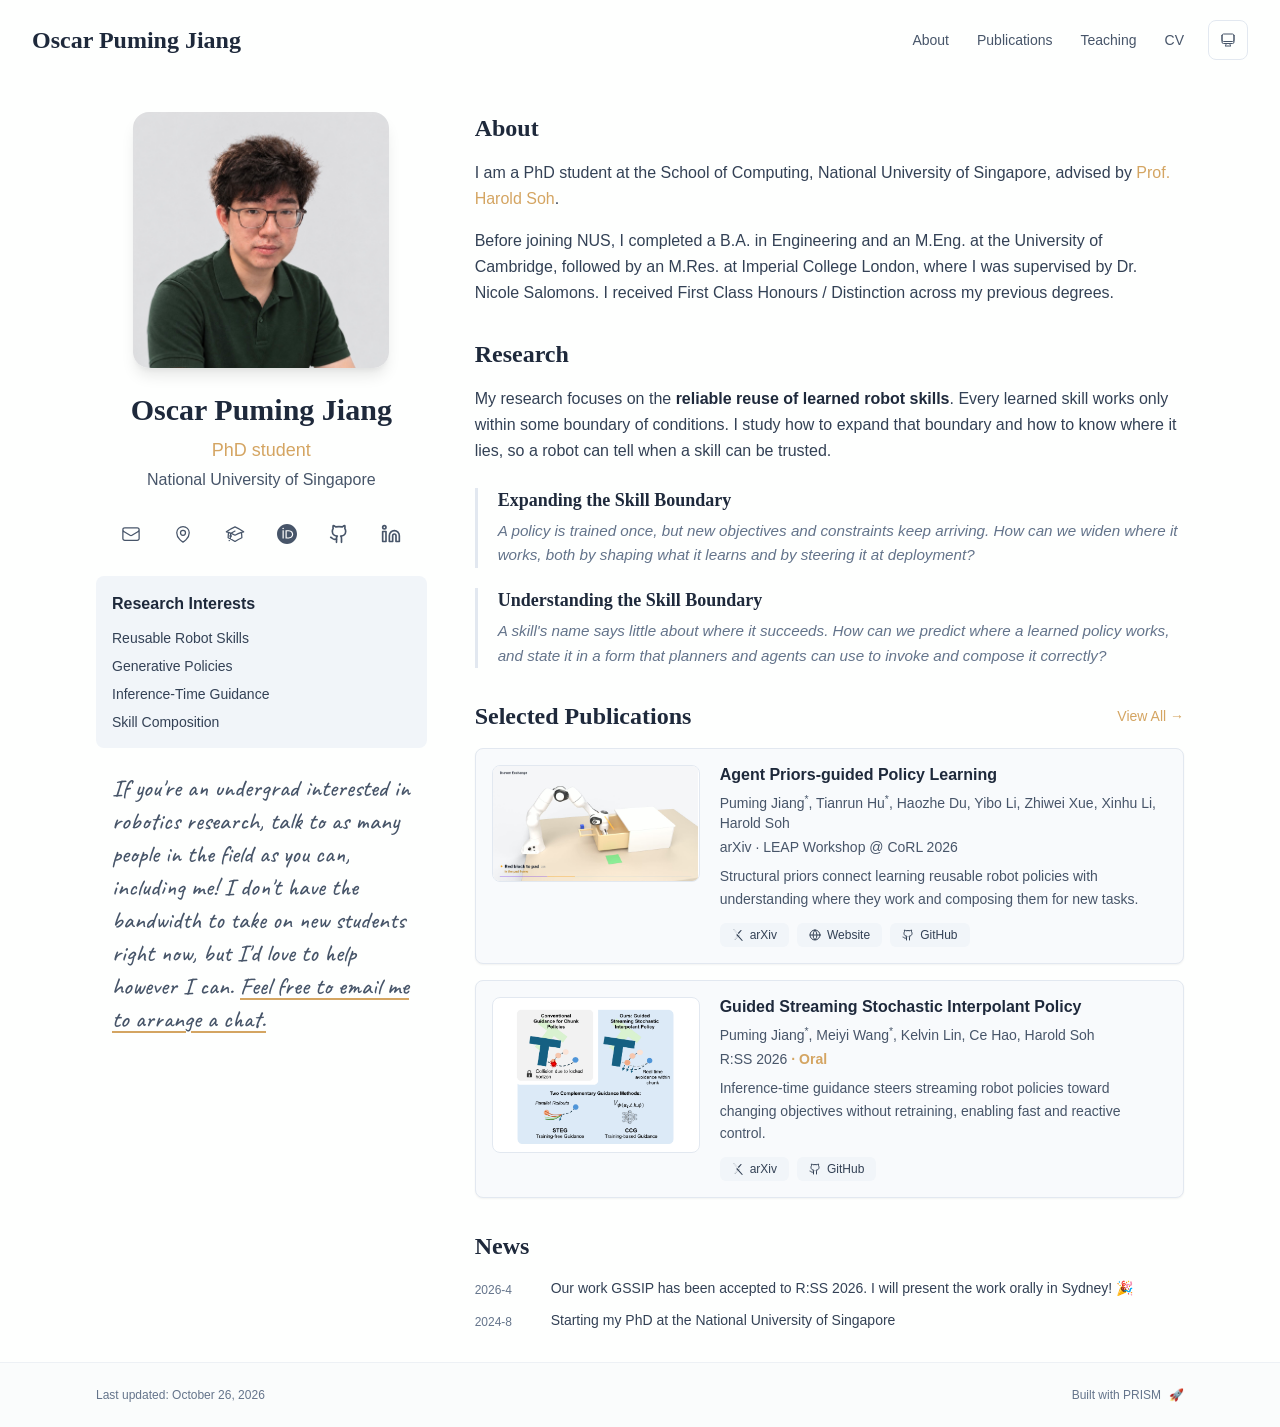
==== commit 07c23434: "Publish outreach note wording from PRISM 00adc50 Co-Authored-By: Claude Opus 5.5 <noreply@anthropic." ====
--- a/index.html
+++ b/index.html
@@ -57,5 +57,5 @@
       root.lang = 'en';
       root.setAttribute('data-locale', 'en');
     }
-  </script><title>Oscar Puming Jiang</title><meta name="description" content="PhD student at the National University of Singapore working on the reliable reuse of learned robot skills: expanding and understanding where a learned skill works."/><link rel="author" href="https://0scarj1ang.github.io/"/><meta name="author" content="Oscar Puming Jiang"/><meta name="keywords" content="Oscar Puming Jiang,PhD,Research,National University of Singapore,Robot Learning,Reusable Robot Skills,Imitation Learning,Generative Robot Policies,Inference-Time Guidance,Structural Priors,Skill Composition,Embodied AI"/><meta name="creator" content="Oscar Puming Jiang"/><meta name="publisher" content="Oscar Puming Jiang"/><link rel="canonical" href="https://0scarj1ang.github.io/"/><meta name="google-site-verification" content="aLSjp_YCoErw0JgOhe7-SfFHD6SKjpC-JsXU3JaZCbw"/><meta property="og:title" content="Oscar Puming Jiang"/><meta property="og:description" content="PhD student at the National University of Singapore working on the reliable reuse of learned robot skills: expanding and understanding where a learned skill works."/><meta property="og:site_name" content="Oscar Puming Jiang&#x27;s Academic Website"/><meta property="og:locale" content="en_US"/><meta property="og:type" content="website"/><meta name="twitter:card" content="summary"/><meta name="twitter:title" content="Oscar Puming Jiang"/><meta name="twitter:description" content="PhD student at the National University of Singapore working on the reliable reuse of learned robot skills: expanding and understanding where a learned skill works."/><link rel="icon" href="/favicon.svg"/><script>document.querySelectorAll('body link[rel="icon"], body link[rel="apple-touch-icon"]').forEach(el => document.head.appendChild(el))</script><script src="/_next/static/chunks/polyfills-42372ed130431b0a.js" noModule=""></script></head><body class="font-sans antialiased"><div style="visibility:hidden"><nav class="fixed top-0 left-0 right-0 z-50" data-headlessui-state=""><div class="transition-all duration-300 ease-out bg-transparent" style="transform:translateY(-100px)"><div class="max-w-7xl mx-auto px-4 sm:px-6 lg:px-8"><div class="flex justify-between items-center h-16 lg:h-20"><div class="flex-shrink-0" tabindex="0"><a class="text-xl lg:text-2xl font-serif font-semibold text-primary hover:text-accent transition-colors duration-200" href="/">Oscar Puming Jiang</a></div><div class="hidden lg:block"><div class="ml-10 flex items-center space-x-3"><div class="relative flex items-baseline space-x-1"><a data-nav-href="/" class="relative px-3 py-2 text-sm font-medium rounded-lg transition-colors duration-150 text-primary" href="/">About</a><a data-nav-href="/publications" class="relative px-3 py-2 text-sm font-medium rounded-lg transition-colors duration-150 text-neutral-600" href="/publications/">Publications</a><a data-nav-href="/teaching" class="relative px-3 py-2 text-sm font-medium rounded-lg transition-colors duration-150 text-neutral-600" href="/teaching/">Teaching</a><a data-nav-href="/cv" class="relative px-3 py-2 text-sm font-medium rounded-lg transition-colors duration-150 text-neutral-600" href="/cv/">CV</a></div><div class="flex items-center justify-center w-10 h-10 rounded-lg border border-neutral-200 dark:border-[rgba(148,163,184,0.24)] bg-background dark:bg-neutral-800"><div class="w-4 h-4 rounded-full bg-neutral-300 animate-pulse"></div></div></div></div><div class="lg:hidden flex items-center space-x-2"><div class="flex items-center justify-center w-10 h-10 rounded-lg border border-neutral-200 dark:border-[rgba(148,163,184,0.24)] bg-background dark:bg-neutral-800"><div class="w-4 h-4 rounded-full bg-neutral-300 animate-pulse"></div></div><button class="inline-flex items-center justify-center p-2 rounded-md text-neutral-600 hover:text-primary hover:bg-neutral-100 dark:hover:bg-neutral-800 focus:outline-none focus:ring-2 focus:ring-inset focus:ring-accent transition-colors duration-200" id="headlessui-disclosure-button-«Rv5db»" type="button" aria-expanded="false" data-headlessui-state=""><span class="sr-only">Open main menu</span><div><svg xmlns="http://www.w3.org/2000/svg" fill="none" viewBox="0 0 24 24" stroke-width="1.5" stroke="currentColor" aria-hidden="true" data-slot="icon" class="block h-6 w-6"><path stroke-linecap="round" stroke-linejoin="round" d="M3.75 6.75h16.5M3.75 12h16.5m-16.5 5.25h16.5"></path></svg></div></button></div></div></div></div></nav><main class="min-h-screen pt-16 lg:pt-20"><script type="application/ld+json">{"@context":"https://schema.org","@graph":[{"@type":"WebSite","@id":"https://0scarj1ang.github.io/#website","url":"https://0scarj1ang.github.io/","name":"Oscar Puming Jiang","author":{"@id":"https://0scarj1ang.github.io/#person"}},{"@type":"Person","@id":"https://0scarj1ang.github.io/#person","name":"Oscar Puming Jiang","alternateName":["Puming Jiang","Oscar Jiang"],"url":"https://0scarj1ang.github.io/","image":"https://0scarj1ang.github.io/oscar_jiang_portrait.jpg","jobTitle":"PhD student","description":"PhD student at the National University of Singapore working on the reliable reuse of learned robot skills: expanding and understanding where a learned skill works.","affiliation":{"@type":"CollegeOrUniversity","name":"National University of Singapore"},"alumniOf":[{"@type":"CollegeOrUniversity","name":"University of Cambridge"},{"@type":"CollegeOrUniversity","name":"Imperial College London"}],"knowsAbout":["Robot Learning","Reusable Robot Skills","Imitation Learning","Generative Robot Policies","Inference-Time Guidance","Structural Priors","Skill Composition","Embodied AI"],"sameAs":["https://github.com/0scarJ1ang","https://www.linkedin.com/in/puming-jiang-a2b312420/"]},{"@type":"ProfilePage","@id":"https://0scarj1ang.github.io/#webpage","url":"https://0scarj1ang.github.io/","name":"Oscar Puming Jiang","isPartOf":{"@id":"https://0scarj1ang.github.io/#website"},"mainEntity":{"@id":"https://0scarj1ang.github.io/#person"}},{"@type":"ScholarlyArticle","@id":"https://0scarj1ang.github.io/publications/#jiang2026appl","headline":"Agent Priors-guided Policy Learning","name":"Agent Priors-guided Policy Learning","author":[{"@id":"https://0scarj1ang.github.io/#person"},{"@type":"Person","name":"Tianrun Hu"},{"@type":"Person","name":"Haozhe Du"},{"@type":"Person","name":"Yibo Li"},{"@type":"Person","name":"Zhiwei Xue"},{"@type":"Person","name":"Xinhu Li"},{"@type":"Person","name":"Harold Soh"}],"datePublished":"2026-09","abstract":"Robots that learn from a few demonstrations often require two forms of generalization. Compositional generalization recombines skills to solve new tasks, and skill generalization lets the learned policy behind each skill work in new situations. The two depend on each other, yet information is lost between composition and the skills it calls. Where a skill works is determined by the structure its policy is trained with, while composition sees the skill only through a separate description, such as a name, an instruction, or a symbolic operator, that omits this structure. Our key idea is to use each policy's structural prior as part of the interface between composition and the skill. A structural prior states what a behavior depends on, for example that a grasp depends only on the gripper's pose relative to the object. Built into training, it shapes where the policy generalizes; stated in language, it tells composition where the policy applies. We instantiate this idea in Agent Priors-guided Policy Learning (APPL). A construction agent segments complete demonstrations into reusable skills, proposes several structural priors for each skill, and trains and verifies one policy per prior. A runtime agent then selects among these prior-specific policies and composes them toward new task goals using their interfaces. Across MetaWorld and long-horizon ManiSkill tasks, APPL improves out-of-distribution skill generalization and enables previously unseen skill compositions; ablating the interface information substantially reduces performance. These results support the use of training-time structural assumptions as a bridge between skill learning and skill composition.","description":"Structural priors connect learning reusable robot policies with understanding where they work and composing them for new tasks.","keywords":"Robot Learning, Imitation Learning, Structural Priors, Skill Composition, Embodied AI","image":"https://0scarj1ang.github.io/papers/appl-demo.jpg","url":"https://agentics-robotics.github.io/APPL/","sameAs":["https://arxiv.org/abs/2609.35690"]},{"@type":"ScholarlyArticle","@id":"https://0scarj1ang.github.io/publications/#jiang2026gssip","headline":"Guided Streaming Stochastic Interpolant Policy","name":"Guided Streaming Stochastic Interpolant Policy","author":[{"@id":"https://0scarj1ang.github.io/#person"},{"@type":"Person","name":"Meiyi Wang"},{"@type":"Person","name":"Kelvin Lin"},{"@type":"Person","name":"Ce Hao"},{"@type":"Person","name":"Harold Soh"}],"datePublished":"2026","isPartOf":{"@type":"CreativeWork","name":"Proceedings of Robotics: Science and Systems (RSS)"},"abstract":"Inference-time guidance is essential for steering generative robot policies toward dynamic objectives without retraining, yet existing methods are largely confined to chunk-based architectures that exhibit high latency and lack the reactivity needed for test-time preference alignment or obstacle avoidance. In this work, we formally derive the optimal guidance term for Stochastic Interpolants (SI) by analyzing the value function's time evolution via the Backward Kolmogorov Equation, establishing a modified drift that theoretically guarantees sampling from a target distribution. We apply this framework to real-time control through the Streaming Stochastic Interpolant Policy (SSIP), which generalizes the deterministic Streaming Flow Policy (SFP). Unifying this guidance law with the streaming architecture enables fast and reactive control. To support diverse deployment needs, we propose two complementary mechanisms: training-free Stochastic Trajectory Ensemble Guidance (STEG) that computes gradients on-the-fly for zero-shot adaptation, and training-based Conditional Critic Guidance (CCG) for amortized inference. Empirical evaluations demonstrate that our guided streaming approach significantly outperforms conventional chunk-based policies in reactivity and provides superior, physically valid guidance for dynamic, unstructured environments.","description":"Inference-time guidance steers streaming robot policies toward changing objectives without retraining, enabling fast and reactive control.","keywords":"Robot Learning, Imitation Learning, Inference-Time Steering, Stochastic Interpolants, Streaming Policies","image":"https://0scarj1ang.github.io/papers/gssip-method.png","url":"https://arxiv.org/abs/2605.10051v1"}]}</script><div class="max-w-6xl mx-auto px-4 sm:px-6 lg:px-8 py-8 bg-background min-h-screen"><div class="grid grid-cols-1 lg:grid-cols-3 gap-12"><div class="lg:col-span-1"><div class="sticky top-8" style="opacity:0;transform:translateY(20px)"><div class="w-64 h-64 mx-auto mb-6 rounded-2xl overflow-hidden shadow-lg hover:shadow-xl transition-all duration-200 hover:scale-105"><img alt="Oscar Puming Jiang" width="256" height="256" decoding="async" data-nimg="1" class="w-full h-full object-cover object-[32%_center]" style="color:transparent" src="/oscar_jiang_portrait.jpg"/></div><div class="text-center mb-6"><h1 class="text-3xl font-serif font-bold text-primary mb-2">Oscar Puming Jiang</h1><p class="text-lg text-accent font-medium mb-1">PhD student</p><p class="text-neutral-600 mb-2">National University of Singapore</p></div><div class="flex flex-wrap justify-center gap-3 sm:gap-4 mb-6 relative px-2"><div class="relative"><button class="p-2 sm:p-2 transition-colors duration-200 text-neutral-600 dark:text-neutral-400 hover:text-accent" aria-label="Email"><svg xmlns="http://www.w3.org/2000/svg" fill="none" viewBox="0 0 24 24" stroke-width="1.5" stroke="currentColor" aria-hidden="true" data-slot="icon" class="h-5 w-5"><path stroke-linecap="round" stroke-linejoin="round" d="M21.75 6.75v10.5a2.25 2.25 0 0 1-2.25 2.25h-15a2.25 2.25 0 0 1-2.25-2.25V6.75m19.5 0A2.25 2.25 0 0 0 19.5 4.5h-15a2.25 2.25 0 0 0-2.25 2.25m19.5 0v.243a2.25 2.25 0 0 1-1.07 1.916l-7.5 4.615a2.25 2.25 0 0 1-2.36 0L3.32 8.91a2.25 2.25 0 0 1-1.07-1.916V6.75"></path></svg></button></div><div class="relative"><button class="p-2 sm:p-2 transition-colors duration-200 text-neutral-600 dark:text-neutral-400 hover:text-accent" aria-label="Location"><svg xmlns="http://www.w3.org/2000/svg" fill="none" viewBox="0 0 24 24" stroke-width="1.5" stroke="currentColor" aria-hidden="true" data-slot="icon" class="h-5 w-5"><path stroke-linecap="round" stroke-linejoin="round" d="M15 10.5a3 3 0 1 1-6 0 3 3 0 0 1 6 0Z"></path><path stroke-linecap="round" stroke-linejoin="round" d="M19.5 10.5c0 7.142-7.5 11.25-7.5 11.25S4.5 17.642 4.5 10.5a7.5 7.5 0 1 1 15 0Z"></path></svg></button></div><a href="https://scholar.google.com" target="_blank" rel="noopener noreferrer" class="p-2 sm:p-2 text-neutral-600 dark:text-neutral-400 hover:text-accent transition-colors duration-200" aria-label="Google Scholar"><svg xmlns="http://www.w3.org/2000/svg" fill="none" viewBox="0 0 24 24" stroke-width="1.5" stroke="currentColor" aria-hidden="true" data-slot="icon" class="h-5 w-5"><path stroke-linecap="round" stroke-linejoin="round" d="M4.26 10.147a60.438 60.438 0 0 0-.491 6.347A48.62 48.62 0 0 1 12 20.904a48.62 48.62 0 0 1 8.232-4.41 60.46 60.46 0 0 0-.491-6.347m-15.482 0a50.636 50.636 0 0 0-2.658-.813A59.906 59.906 0 0 1 12 3.493a59.903 59.903 0 0 1 10.399 5.84c-.896.248-1.783.52-2.658.814m-15.482 0A50.717 50.717 0 0 1 12 13.489a50.702 50.702 0 0 1 7.74-3.342M6.75 15a.75.75 0 1 0 0-1.5.75.75 0 0 0 0 1.5Zm0 0v-3.675A55.378 55.378 0 0 1 12 8.443m-7.007 11.55A5.981 5.981 0 0 0 6.75 15.75v-1.5"></path></svg></a><a href="https://orcid.org" target="_blank" rel="noopener noreferrer" class="p-2 sm:p-2 text-neutral-600 dark:text-neutral-400 hover:text-accent transition-colors duration-200" aria-label="ORCID"><svg viewBox="0 0 24 24" fill="currentColor" class="h-5 w-5" xmlns="http://www.w3.org/2000/svg"><path d="M12 0C5.372 0 0 5.372 0 12s5.372 12 12 12 12-5.372 12-12S18.628 0 12 0zM7.369 4.378c.525 0 .947.431.947.947s-.422.947-.947.947a.95.95 0 0 1-.947-.947c0-.525.422-.947.947-.947zm-.722 3.038h1.444v10.041H6.647V7.416zm3.562 0h3.9c3.712 0 5.344 2.653 5.344 5.025 0 2.578-2.016 5.025-5.325 5.025h-3.919V7.416zm1.444 1.303v7.444h2.297c3.272 0 4.022-2.484 4.022-3.722 0-2.016-1.284-3.722-4.097-3.722h-2.222z"></path></svg></a><a href="https://github.com/0scarJ1ang" target="_blank" rel="noopener noreferrer" class="p-2 sm:p-2 text-neutral-600 dark:text-neutral-400 hover:text-accent transition-colors duration-200" aria-label="GitHub"><svg xmlns="http://www.w3.org/2000/svg" width="24" height="24" viewBox="0 0 24 24" fill="none" stroke="currentColor" stroke-width="2" stroke-linecap="round" stroke-linejoin="round" class="lucide lucide-github h-5 w-5" aria-hidden="true"><path d="M15 22v-4a4.8 4.8 0 0 0-1-3.5c3 0 6-2 6-5.5.08-1.25-.27-2.48-1-3.5.28-1.15.28-2.35 0-3.5 0 0-1 0-3 1.5-2.64-.5-5.36-.5-8 0C6 2 5 2 5 2c-.3 1.15-.3 2.35 0 3.5A5.403 5.403 0 0 0 4 9c0 3.5 3 5.5 6 5.5-.39.49-.68 1.05-.85 1.65-.17.6-.22 1.23-.15 1.85v4"></path><path d="M9 18c-4.51 2-5-2-7-2"></path></svg></a><a href="https://www.linkedin.com/in/puming-jiang-a2b312420/" target="_blank" rel="noopener noreferrer" class="p-2 sm:p-2 text-neutral-600 dark:text-neutral-400 hover:text-accent transition-colors duration-200" aria-label="LinkedIn"><svg xmlns="http://www.w3.org/2000/svg" width="24" height="24" viewBox="0 0 24 24" fill="none" stroke="currentColor" stroke-width="2" stroke-linecap="round" stroke-linejoin="round" class="lucide lucide-linkedin h-5 w-5" aria-hidden="true"><path d="M16 8a6 6 0 0 1 6 6v7h-4v-7a2 2 0 0 0-2-2 2 2 0 0 0-2 2v7h-4v-7a6 6 0 0 1 6-6z"></path><rect width="4" height="12" x="2" y="9"></rect><circle cx="4" cy="4" r="2"></circle></svg></a></div><div class="bg-neutral-100 dark:bg-neutral-800 rounded-lg p-4 mb-6 hover:shadow-lg transition-all duration-200 hover:scale-[1.02]"><h3 class="font-semibold text-primary mb-3">Research Interests</h3><div class="space-y-2 text-sm text-neutral-700 dark:text-neutral-500"><div>Reusable Robot Skills</div><div>Generative Policies</div><div>Inference-Time Guidance</div><div>Skill Composition</div></div></div><p class="mb-6 px-4 font-handwritten text-2xl font-medium leading-snug text-neutral-600">Undergrad curious about robotics research? Talk to as many people in the field as you can, including me! I&#x27;m not taking on new students right now, but I&#x27;d love to help however I can.<!-- --> <a href="mailto:p.jiang@u.nus.edu" class="underline decoration-accent underline-offset-4 hover:decoration-2 focus-visible:outline-2 focus-visible:outline-offset-4 focus-visible:outline-accent">Feel free to email me to arrange a chat.</a></p></div></div><div class="lg:col-span-2 space-y-8"><section id="about" class="scroll-mt-24 space-y-8"><section style="opacity:0;transform:translateY(20px)"><h2 class="text-2xl font-serif font-bold text-primary mb-4">About</h2><div class="text-neutral-700 dark:text-neutral-600 leading-relaxed"><p class="mb-4 last:mb-0">I am a PhD student at the School of Computing, National University of Singapore, advised by <a href="https://haroldsoh.com" node="[object Object]" target="_blank" rel="noopener noreferrer" class="text-accent font-medium transition-all duration-200 rounded hover:bg-accent/10 hover:shadow-sm">Prof. Harold Soh</a>.</p>
-<p class="mb-4 last:mb-0">Before joining NUS, I completed a B.A. in Engineering and an M.Eng. at the University of Cambridge, followed by an M.Res. at Imperial College London, where I was supervised by Dr. Nicole Salomons. I received First Class Honours / Distinction across my previous degrees.</p></div></section><section style="opacity:0;transform:translateY(20px)"><h2 class="text-2xl font-serif font-bold text-primary mb-4">Research</h2><div class="text-neutral-700 dark:text-neutral-600 leading-relaxed"><p class="mb-4 last:mb-0">My research focuses on the <strong class="font-semibold text-primary">reliable reuse of learned robot skills</strong>. Every learned skill works only within some boundary of conditions. I study how to expand that boundary and how to know where it lies, so a robot can tell when a skill can be trusted.</p></div><div class="mt-6 space-y-5"><div class="border-l-[3px] border-neutral-200 pl-5"><h3 class="text-lg font-serif font-bold text-primary leading-snug">Expanding the Skill Boundary</h3><p class="mt-1.5 text-[0.95rem] italic text-neutral-500 leading-relaxed">A policy is trained once, but new objectives and constraints keep arriving. How can we widen where it works, both by shaping what it learns and by steering it at deployment?</p></div><div class="border-l-[3px] border-neutral-200 pl-5"><h3 class="text-lg font-serif font-bold text-primary leading-snug">Understanding the Skill Boundary</h3><p class="mt-1.5 text-[0.95rem] italic text-neutral-500 leading-relaxed">A skill&#x27;s name says little about where it succeeds. How can we predict where a learned policy works, and state it in a form that planners and agents can use to invoke and compose it correctly?</p></div></div></section><section style="opacity:0;transform:translateY(20px)"><div class="flex items-center justify-between mb-4"><h2 class="text-2xl font-serif font-bold text-primary">Selected Publications</h2><a class="text-accent hover:text-accent-dark text-sm font-medium transition-all duration-200 rounded hover:bg-accent/10 hover:shadow-sm" href="/publications/">View All<!-- --> →</a></div><div class="space-y-4"><div class="bg-neutral-50 dark:bg-neutral-800 p-4 rounded-lg shadow-sm border border-neutral-200 dark:border-[rgba(148,163,184,0.24)] hover:shadow-lg transition-all duration-200 hover:scale-[1.02]" style="opacity:0;transform:translateY(20px)"><div class="flex flex-col sm:flex-row items-start gap-5"><div class="relative w-full shrink-0 overflow-hidden rounded-lg border border-neutral-200 bg-white aspect-video sm:w-48 lg:w-52"><a href="/papers/appl-demo.jpg" target="_blank" rel="noopener noreferrer" aria-label="View demonstration image for Agent Priors-guided Policy Learning" class="absolute inset-0 block transition-shadow hover:shadow-md focus-visible:outline-2 focus-visible:outline-offset-[-2px] focus-visible:outline-accent"><img alt="Agent Priors-guided Policy Learning: robot task demonstration" loading="lazy" decoding="async" data-nimg="fill" class="object-contain " style="position:absolute;height:100%;width:100%;left:0;top:0;right:0;bottom:0;color:transparent" src="/papers/appl-demo.jpg"/></a></div><div class="min-w-0 flex-1"><h3 class="font-semibold text-primary mb-2 leading-tight">Agent Priors-guided Policy Learning</h3><p class="text-sm text-neutral-600 dark:text-neutral-500 mb-1"><span><span>Puming Jiang</span><sup>*</sup>, </span><span><span>Tianrun Hu</span><sup>*</sup>, </span><span><span>Haozhe Du</span>, </span><span><span>Yibo Li</span>, </span><span><span>Zhiwei Xue</span>, </span><span><span>Xinhu Li</span>, </span><span><span>Harold Soh</span></span></p><p class="text-sm text-neutral-600 dark:text-neutral-500 mb-2">arXiv<span> · <!-- -->LEAP Workshop @ CoRL 2026</span></p><p class="text-sm text-neutral-600 dark:text-neutral-400 leading-relaxed">Structural priors connect learning reusable robot policies with understanding where they work and composing them for new tasks.</p><div class="flex flex-wrap gap-2 mt-3"><a href="https://arxiv.org/abs/2609.35690" target="_blank" rel="noopener noreferrer" class="inline-flex items-center px-3 py-1 rounded-md text-xs font-medium bg-neutral-100 dark:bg-neutral-900 text-neutral-700 dark:text-neutral-300 hover:bg-accent hover:text-white transition-colors"><svg viewBox="0 0 24 24" fill="currentColor" class="h-3 w-3 mr-1.5 shrink-0" aria-hidden="true" focusable="false"><path d="M3.8423 0a1.0037 1.0037 0 0 0-.922.6078c-.1536.3687-.0438.6275.2938 1.1113l6.9185 8.3597-1.0223 1.1058a1.0393 1.0393 0 0 0 .003 1.4229l1.2292 1.3135-5.4391 6.4444c-.2803.299-.4538.823-.2971 1.1986a1.0253 1.0253 0 0 0 .9585.635.9133.9133 0 0 0 .6891-.3405l5.783-6.126 7.4902 8.0051a.8527.8527 0 0 0 .6835.2597.9575.9575 0 0 0 .8777-.6138c.1577-.377-.017-.7502-.306-1.1407l-7.0518-8.3418 1.0632-1.13a.9626.9626 0 0 0 .0089-1.3165L4.6336.4639s-.3733-.4535-.768-.463zm0 .272h.0166c.2179.0052.4874.2715.5644.3639l.005.006.0052.0055 10.169 10.9905a.6915.6915 0 0 1-.0072.945l-1.0666 1.133-1.4982-1.7724-8.5994-10.39c-.3286-.472-.352-.6183-.2592-.841a.7307.7307 0 0 1 .6704-.4401Zm14.341 1.5701a.877.877 0 0 0-.6554.2418l-5.6962 6.1584 1.6944 1.8319 5.3089-6.5138c.3251-.4335.479-.6603.3247-1.0292a1.1205 1.1205 0 0 0-.9763-.689zm-7.6557 12.2823 1.3186 1.4135-5.7864 6.1295a.6494.6494 0 0 1-.4959.26.7516.7516 0 0 1-.706-.4669c-.1119-.2682.0359-.6864.2442-.9083l.0051-.0055.0047-.0055z"></path></svg>arXiv</a><a href="https://agentics-robotics.github.io/APPL/" target="_blank" rel="noopener noreferrer" class="inline-flex items-center px-3 py-1 rounded-md text-xs font-medium bg-neutral-100 dark:bg-neutral-900 text-neutral-700 dark:text-neutral-300 hover:bg-accent hover:text-white transition-colors"><svg xmlns="http://www.w3.org/2000/svg" width="24" height="24" viewBox="0 0 24 24" fill="none" stroke="currentColor" stroke-width="2" stroke-linecap="round" stroke-linejoin="round" class="lucide lucide-globe h-3 w-3 mr-1.5 shrink-0" aria-hidden="true"><circle cx="12" cy="12" r="10"></circle><path d="M12 2a14.5 14.5 0 0 0 0 20 14.5 14.5 0 0 0 0-20"></path><path d="M2 12h20"></path></svg>Website</a><a href="https://github.com/Agentics-robotics/Agent-Priors-guided-Policy-Learning" target="_blank" rel="noopener noreferrer" class="inline-flex items-center px-3 py-1 rounded-md text-xs font-medium bg-neutral-100 dark:bg-neutral-900 text-neutral-700 dark:text-neutral-300 hover:bg-accent hover:text-white transition-colors"><svg xmlns="http://www.w3.org/2000/svg" width="24" height="24" viewBox="0 0 24 24" fill="none" stroke="currentColor" stroke-width="2" stroke-linecap="round" stroke-linejoin="round" class="lucide lucide-github h-3 w-3 mr-1.5 shrink-0" aria-hidden="true"><path d="M15 22v-4a4.8 4.8 0 0 0-1-3.5c3 0 6-2 6-5.5.08-1.25-.27-2.48-1-3.5.28-1.15.28-2.35 0-3.5 0 0-1 0-3 1.5-2.64-.5-5.36-.5-8 0C6 2 5 2 5 2c-.3 1.15-.3 2.35 0 3.5A5.403 5.403 0 0 0 4 9c0 3.5 3 5.5 6 5.5-.39.49-.68 1.05-.85 1.65-.17.6-.22 1.23-.15 1.85v4"></path><path d="M9 18c-4.51 2-5-2-7-2"></path></svg>GitHub</a></div></div></div></div><div class="bg-neutral-50 dark:bg-neutral-800 p-4 rounded-lg shadow-sm border border-neutral-200 dark:border-[rgba(148,163,184,0.24)] hover:shadow-lg transition-all duration-200 hover:scale-[1.02]" style="opacity:0;transform:translateY(20px)"><div class="flex flex-col sm:flex-row items-start gap-5"><div class="relative w-full shrink-0 overflow-hidden rounded-lg border border-neutral-200 bg-white aspect-[4/3] sm:w-48 lg:w-52"><a href="/papers/gssip-method.png" target="_blank" rel="noopener noreferrer" aria-label="View method figure for Guided Streaming Stochastic Interpolant Policy" class="absolute inset-0 block transition-shadow hover:shadow-md focus-visible:outline-2 focus-visible:outline-offset-[-2px] focus-visible:outline-accent"><img alt="Guided Streaming Stochastic Interpolant Policy: method overview" loading="lazy" decoding="async" data-nimg="fill" class="object-contain p-2" style="position:absolute;height:100%;width:100%;left:0;top:0;right:0;bottom:0;color:transparent" src="/papers/gssip-method.png"/></a></div><div class="min-w-0 flex-1"><h3 class="font-semibold text-primary mb-2 leading-tight">Guided Streaming Stochastic Interpolant Policy</h3><p class="text-sm text-neutral-600 dark:text-neutral-500 mb-1"><span><span>Puming Jiang</span><sup>*</sup>, </span><span><span>Meiyi Wang</span><sup>*</sup>, </span><span><span>Kelvin Lin</span>, </span><span><span>Ce Hao</span>, </span><span><span>Harold Soh</span></span></p><p class="text-sm text-neutral-600 dark:text-neutral-500 mb-2">R:SS 2026<span class="font-semibold text-accent"> · <!-- -->Oral</span></p><p class="text-sm text-neutral-600 dark:text-neutral-400 leading-relaxed">Inference-time guidance steers streaming robot policies toward changing objectives without retraining, enabling fast and reactive control.</p><div class="flex flex-wrap gap-2 mt-3"><a href="https://arxiv.org/abs/2605.10051v1" target="_blank" rel="noopener noreferrer" class="inline-flex items-center px-3 py-1 rounded-md text-xs font-medium bg-neutral-100 dark:bg-neutral-900 text-neutral-700 dark:text-neutral-300 hover:bg-accent hover:text-white transition-colors"><svg viewBox="0 0 24 24" fill="currentColor" class="h-3 w-3 mr-1.5 shrink-0" aria-hidden="true" focusable="false"><path d="M3.8423 0a1.0037 1.0037 0 0 0-.922.6078c-.1536.3687-.0438.6275.2938 1.1113l6.9185 8.3597-1.0223 1.1058a1.0393 1.0393 0 0 0 .003 1.4229l1.2292 1.3135-5.4391 6.4444c-.2803.299-.4538.823-.2971 1.1986a1.0253 1.0253 0 0 0 .9585.635.9133.9133 0 0 0 .6891-.3405l5.783-6.126 7.4902 8.0051a.8527.8527 0 0 0 .6835.2597.9575.9575 0 0 0 .8777-.6138c.1577-.377-.017-.7502-.306-1.1407l-7.0518-8.3418 1.0632-1.13a.9626.9626 0 0 0 .0089-1.3165L4.6336.4639s-.3733-.4535-.768-.463zm0 .272h.0166c.2179.0052.4874.2715.5644.3639l.005.006.0052.0055 10.169 10.9905a.6915.6915 0 0 1-.0072.945l-1.0666 1.133-1.4982-1.7724-8.5994-10.39c-.3286-.472-.352-.6183-.2592-.841a.7307.7307 0 0 1 .6704-.4401Zm14.341 1.5701a.877.877 0 0 0-.6554.2418l-5.6962 6.1584 1.6944 1.8319 5.3089-6.5138c.3251-.4335.479-.6603.3247-1.0292a1.1205 1.1205 0 0 0-.9763-.689zm-7.6557 12.2823 1.3186 1.4135-5.7864 6.1295a.6494.6494 0 0 1-.4959.26.7516.7516 0 0 1-.706-.4669c-.1119-.2682.0359-.6864.2442-.9083l.0051-.0055.0047-.0055z"></path></svg>arXiv</a><a href="https://github.com/0scarJ1ang/guided-streaming-policy" target="_blank" rel="noopener noreferrer" class="inline-flex items-center px-3 py-1 rounded-md text-xs font-medium bg-neutral-100 dark:bg-neutral-900 text-neutral-700 dark:text-neutral-300 hover:bg-accent hover:text-white transition-colors"><svg xmlns="http://www.w3.org/2000/svg" width="24" height="24" viewBox="0 0 24 24" fill="none" stroke="currentColor" stroke-width="2" stroke-linecap="round" stroke-linejoin="round" class="lucide lucide-github h-3 w-3 mr-1.5 shrink-0" aria-hidden="true"><path d="M15 22v-4a4.8 4.8 0 0 0-1-3.5c3 0 6-2 6-5.5.08-1.25-.27-2.48-1-3.5.28-1.15.28-2.35 0-3.5 0 0-1 0-3 1.5-2.64-.5-5.36-.5-8 0C6 2 5 2 5 2c-.3 1.15-.3 2.35 0 3.5A5.403 5.403 0 0 0 4 9c0 3.5 3 5.5 6 5.5-.39.49-.68 1.05-.85 1.65-.17.6-.22 1.23-.15 1.85v4"></path><path d="M9 18c-4.51 2-5-2-7-2"></path></svg>GitHub</a></div></div></div></div></div></section><section style="opacity:0;transform:translateY(20px)"><h2 class="text-2xl font-serif font-bold text-primary mb-4">News</h2><div class="space-y-3"><div class="flex items-start space-x-3"><span class="text-xs text-neutral-500 mt-1 w-16 flex-shrink-0">2026-4</span><p class="text-sm text-neutral-700">Our work GSSIP has been accepted to R:SS 2026. I will present the work orally in Sydney! 🎉</p></div><div class="flex items-start space-x-3"><span class="text-xs text-neutral-500 mt-1 w-16 flex-shrink-0">2024-8</span><p class="text-sm text-neutral-700">Starting my PhD at the National University of Singapore</p></div></div></section></section></div></div></div><!--$--><!--/$--><!--$--><!--/$--></main><footer class="border-t border-neutral-200/50 bg-neutral-50/50 dark:bg-neutral-900/50 dark:border-neutral-700/50"><div class="max-w-6xl mx-auto px-4 sm:px-6 lg:px-8 py-6"><div class="flex flex-col sm:flex-row justify-between items-center gap-2"><p class="text-xs text-neutral-500">Last updated<!-- -->: <!-- -->October 26, 2026</p><p class="text-xs text-neutral-500 flex items-center"><a href="https://github.com/xyjoey/PRISM" target="_blank" rel="noopener noreferrer">Built with PRISM</a><span class="ml-2">🚀</span></p></div></div></footer></div><script src="/_next/static/chunks/webpack-679b75d1c4c2027c.js" async=""></script><script>(self.__next_f=self.__next_f||[]).push([0])</script><script>self.__next_f.push([1,"1:\"$Sreact.fragment\"\n3:I[3719,[\"461\",\"static/chunks/461-a9a5d7b05a71d978.js\",\"874\",\"static/chunks/874-6cc630662f3664af.js\",\"781\",\"static/chunks/781-565f00b965bb18d8.js\",\"177\",\"static/chunks/app/layout-64c6c42224257f2a.js\"],\"ThemeProvider\"]\n4:I[310,[\"461\",\"static/chunks/461-a9a5d7b05a71d978.js\",\"874\",\"static/chunks/874-6cc630662f3664af.js\",\"781\",\"static/chunks/781-565f00b965bb18d8.js\",\"177\",\"static/chunks/app/layout-64c6c42224257f2a.js\"],\"LocaleProvider\"]\n5:I[4574,[\"461\",\"static/chunks/461-a9a5d7b05a71d978.js\",\"874\",\"static/chunks/874-6cc630662f3664af.js\",\"781\",\"static/chunks/781-565f00b965bb18d8.js\",\"177\",\"static/chunks/app/layout-64c6c42224257f2a.js\"],\"default\"]\n6:I[7555,[],\"\"]\n7:I[1295,[],\"\"]\n8:I[2548,[\"461\",\"static/chunks/461-a9a5d7b05a71d978.js\",\"874\",\"static/chunks/874-6cc630662f3664af.js\",\"781\",\"static/chunks/781-565f00b965bb18d8.js\",\"177\",\"static/chunks/app/layout-64c6c42224257f2a.js\"],\"default\"]\n9:I[9243,[\"461\",\"static/chunks/461-a9a5d7b05a71d978.js\",\"874\",\"static/chunks/874-6cc630662f3664af.js\",\"781\",\"static/chunks/781-565f00b965bb18d8.js\",\"177\",\"static/chunks/app/layout-64c6c42224257f2a.js\"],\"\"]\nb:I[915,[\"461\",\"static/chunks/461-a9a5d7b05a71d978.js\",\"964\",\"static/chunks/964-aba271e32113f633.js\",\"874\",\"static/chunks/874-6cc630662f3664af.js\",\"748\",\"static/chunks/748-4ac8c5251e312e0e.js\",\"974\",\"static/chunks/app/page-26c63fd4dd658749.js\"],\"default\"]\ne:I[9665,[],\"MetadataBoundary\"]\n10:I[9665,[],\"OutletBoundary\"]\n13:I[4911,[],\"AsyncMetadataOutlet\"]\n15:I[9665,[],\"ViewportBoundary\"]\n17:I[6614,[],\"\"]\n:HL[\"/_next/static/css/9189f307c52f5640.css\",\"style\"]\n2:T57e,\n    try {\n      const cfg = {\"enabled\":false,\"locales\":[\"en\"],\"defaultLocale\":\"en\",\"mode\":\"auto\",\"fixedLocale\":\"en\",\"persist\":true,\"switcher\":true,\"labels\":{\"en\":\"English\"}};\n      const storageKey = 'locale-storage';\n      const normalize = (value) =\u003e typeof value === 'string' ? value.trim().replace('_', '-').toLowerCase() : '';\n      const matchLocale = (candidate) =\u003e {\n        const normalized = normalize(candidate);\n        if (!normalized) return nu"])</script><script>self.__next_f.push([1,"ll;\n        if (cfg.locales.includes(normalized)) return normalized;\n        const language = normalized.split('-')[0];\n        if (cfg.locales.includes(language)) return language;\n        return null;\n      };\n\n      let resolved = null;\n\n      if (cfg.persist) {\n        resolved = matchLocale(localStorage.getItem(storageKey));\n      }\n\n      if (!resolved) {\n        if (cfg.mode === 'fixed') {\n          resolved = cfg.fixedLocale;\n        } else {\n          resolved = matchLocale(navigator.language);\n        }\n      }\n\n      if (!resolved) {\n        resolved = cfg.defaultLocale;\n      }\n\n      const root = document.documentElement;\n      root.lang = resolved;\n      root.setAttribute('data-locale', resolved);\n\n      if (cfg.persist) {\n        localStorage.setItem(storageKey, resolved);\n      }\n    } catch (e) {\n      const root = document.documentElement;\n      root.lang = 'en';\n      root.setAttribute('data-locale', 'en');\n    }\n  a:T18bc,"])</script><script>self.__next_f.push([1,"{\"@context\":\"https://schema.org\",\"@graph\":[{\"@type\":\"WebSite\",\"@id\":\"https://0scarj1ang.github.io/#website\",\"url\":\"https://0scarj1ang.github.io/\",\"name\":\"Oscar Puming Jiang\",\"author\":{\"@id\":\"https://0scarj1ang.github.io/#person\"}},{\"@type\":\"Person\",\"@id\":\"https://0scarj1ang.github.io/#person\",\"name\":\"Oscar Puming Jiang\",\"alternateName\":[\"Puming Jiang\",\"Oscar Jiang\"],\"url\":\"https://0scarj1ang.github.io/\",\"image\":\"https://0scarj1ang.github.io/oscar_jiang_portrait.jpg\",\"jobTitle\":\"PhD student\",\"description\":\"PhD student at the National University of Singapore working on the reliable reuse of learned robot skills: expanding and understanding where a learned skill works.\",\"affiliation\":{\"@type\":\"CollegeOrUniversity\",\"name\":\"National University of Singapore\"},\"alumniOf\":[{\"@type\":\"CollegeOrUniversity\",\"name\":\"University of Cambridge\"},{\"@type\":\"CollegeOrUniversity\",\"name\":\"Imperial College London\"}],\"knowsAbout\":[\"Robot Learning\",\"Reusable Robot Skills\",\"Imitation Learning\",\"Generative Robot Policies\",\"Inference-Time Guidance\",\"Structural Priors\",\"Skill Composition\",\"Embodied AI\"],\"sameAs\":[\"https://github.com/0scarJ1ang\",\"https://www.linkedin.com/in/puming-jiang-a2b312420/\"]},{\"@type\":\"ProfilePage\",\"@id\":\"https://0scarj1ang.github.io/#webpage\",\"url\":\"https://0scarj1ang.github.io/\",\"name\":\"Oscar Puming Jiang\",\"isPartOf\":{\"@id\":\"https://0scarj1ang.github.io/#website\"},\"mainEntity\":{\"@id\":\"https://0scarj1ang.github.io/#person\"}},{\"@type\":\"ScholarlyArticle\",\"@id\":\"https://0scarj1ang.github.io/publications/#jiang2026appl\",\"headline\":\"Agent Priors-guided Policy Learning\",\"name\":\"Agent Priors-guided Policy Learning\",\"author\":[{\"@id\":\"https://0scarj1ang.github.io/#person\"},{\"@type\":\"Person\",\"name\":\"Tianrun Hu\"},{\"@type\":\"Person\",\"name\":\"Haozhe Du\"},{\"@type\":\"Person\",\"name\":\"Yibo Li\"},{\"@type\":\"Person\",\"name\":\"Zhiwei Xue\"},{\"@type\":\"Person\",\"name\":\"Xinhu Li\"},{\"@type\":\"Person\",\"name\":\"Harold Soh\"}],\"datePublished\":\"2026-09\",\"abstract\":\"Robots that learn from a few demonstrations often require two forms of generalization. Compositional generalization recombines skills to solve new tasks, and skill generalization lets the learned policy behind each skill work in new situations. The two depend on each other, yet information is lost between composition and the skills it calls. Where a skill works is determined by the structure its policy is trained with, while composition sees the skill only through a separate description, such as a name, an instruction, or a symbolic operator, that omits this structure. Our key idea is to use each policy's structural prior as part of the interface between composition and the skill. A structural prior states what a behavior depends on, for example that a grasp depends only on the gripper's pose relative to the object. Built into training, it shapes where the policy generalizes; stated in language, it tells composition where the policy applies. We instantiate this idea in Agent Priors-guided Policy Learning (APPL). A construction agent segments complete demonstrations into reusable skills, proposes several structural priors for each skill, and trains and verifies one policy per prior. A runtime agent then selects among these prior-specific policies and composes them toward new task goals using their interfaces. Across MetaWorld and long-horizon ManiSkill tasks, APPL improves out-of-distribution skill generalization and enables previously unseen skill compositions; ablating the interface information substantially reduces performance. These results support the use of training-time structural assumptions as a bridge between skill learning and skill composition.\",\"description\":\"Structural priors connect learning reusable robot policies with understanding where they work and composing them for new tasks.\",\"keywords\":\"Robot Learning, Imitation Learning, Structural Priors, Skill Composition, Embodied AI\",\"image\":\"https://0scarj1ang.github.io/papers/appl-demo.jpg\",\"url\":\"https://agentics-robotics.github.io/APPL/\",\"sameAs\":[\"https://arxiv.org/abs/2609.35690\"]},{\"@type\":\"ScholarlyArticle\",\"@id\":\"https://0scarj1ang.github.io/publications/#jiang2026gssip\",\"headline\":\"Guided Streaming Stochastic Interpolant Policy\",\"name\":\"Guided Streaming Stochastic Interpolant Policy\",\"author\":[{\"@id\":\"https://0scarj1ang.github.io/#person\"},{\"@type\":\"Person\",\"name\":\"Meiyi Wang\"},{\"@type\":\"Person\",\"name\":\"Kelvin Lin\"},{\"@type\":\"Person\",\"name\":\"Ce Hao\"},{\"@type\":\"Person\",\"name\":\"Harold Soh\"}],\"datePublished\":\"2026\",\"isPartOf\":{\"@type\":\"CreativeWork\",\"name\":\"Proceedings of Robotics: Science and Systems (RSS)\"},\"abstract\":\"Inference-time guidance is essential for steering generative robot policies toward dynamic objectives without retraining, yet existing methods are largely confined to chunk-based architectures that exhibit high latency and lack the reactivity needed for test-time preference alignment or obstacle avoidance. In this work, we formally derive the optimal guidance term for Stochastic Interpolants (SI) by analyzing the value function's time evolution via the Backward Kolmogorov Equation, establishing a modified drift that theoretically guarantees sampling from a target distribution. We apply this framework to real-time control through the Streaming Stochastic Interpolant Policy (SSIP), which generalizes the deterministic Streaming Flow Policy (SFP). Unifying this guidance law with the streaming architecture enables fast and reactive control. To support diverse deployment needs, we propose two complementary mechanisms: training-free Stochastic Trajectory Ensemble Guidance (STEG) that computes gradients on-the-fly for zero-shot adaptation, and training-based Conditional Critic Guidance (CCG) for amortized inference. Empirical evaluations demonstrate that our guided streaming approach significantly outperforms conventional chunk-based policies in reactivity and provides superior, physically valid guidance for dynamic, unstructured environments.\",\"description\":\"Inference-time guidance steers streaming robot policies toward changing objectives without retraining, enabling fast and reactive control.\",\"keywords\":\"Robot Learning, Imitation Learning, Inference-Time Steering, Stochastic Interpolants, Streaming Policies\",\"image\":\"https://0scarj1ang.github.io/papers/gssip-method.png\",\"url\":\"https://arxiv.org/abs/2605.10051v1\"}]}"])</script><script>self.__next_f.push([1,"c:T693,Robots that learn from a few demonstrations often require two forms of generalization. Compositional generalization recombines skills to solve new tasks, and skill generalization lets the learned policy behind each skill work in new situations. The two depend on each other, yet information is lost between composition and the skills it calls. Where a skill works is determined by the structure its policy is trained with, while composition sees the skill only through a separate description, such as a name, an instruction, or a symbolic operator, that omits this structure. Our key idea is to use each policy's structural prior as part of the interface between composition and the skill. A structural prior states what a behavior depends on, for example that a grasp depends only on the gripper's pose relative to the object. Built into training, it shapes where the policy generalizes; stated in language, it tells composition where the policy applies. We instantiate this idea in Agent Priors-guided Policy Learning (APPL). A construction agent segments complete demonstrations into reusable skills, proposes several structural priors for each skill, and trains and verifies one policy per prior. A runtime agent then selects among these prior-specific policies and composes them toward new task goals using their interfaces. Across MetaWorld and long-horizon ManiSkill tasks, APPL improves out-of-distribution skill generalization and enables previously unseen skill compositions; ablating the interface information substantially reduces performance. These results support the use of training-time structural assumptions as a bridge between skill learning and skill composition.d:T54d,Inference-time guidance is essential for steering generative robot policies toward dynamic objectives without retraining, yet existing methods are largely confined to chunk-based architectures that exhibit high latency and lack the reactivity needed for test-time preference alignment or obstacle avoidance. In this work, we formally derive the optima"])</script><script>self.__next_f.push([1,"l guidance term for Stochastic Interpolants (SI) by analyzing the value function's time evolution via the Backward Kolmogorov Equation, establishing a modified drift that theoretically guarantees sampling from a target distribution. We apply this framework to real-time control through the Streaming Stochastic Interpolant Policy (SSIP), which generalizes the deterministic Streaming Flow Policy (SFP). Unifying this guidance law with the streaming architecture enables fast and reactive control. To support diverse deployment needs, we propose two complementary mechanisms: training-free Stochastic Trajectory Ensemble Guidance (STEG) that computes gradients on-the-fly for zero-shot adaptation, and training-based Conditional Critic Guidance (CCG) for amortized inference. Empirical evaluations demonstrate that our guided streaming approach significantly outperforms conventional chunk-based policies in reactivity and provides superior, physically valid guidance for dynamic, unstructured environments."])</script><script>self.__next_f.push([1,"0:{\"P\":null,\"b\":\"mijONFLDB9zFK6Y_NWPQ6\",\"p\":\"\",\"c\":[\"\",\"\"],\"i\":false,\"f\":[[[\"\",{\"children\":[\"__PAGE__\",{}]},\"$undefined\",\"$undefined\",true],[\"\",[\"$\",\"$1\",\"c\",{\"children\":[[[\"$\",\"link\",\"0\",{\"rel\":\"stylesheet\",\"href\":\"/_next/static/css/9189f307c52f5640.css\",\"precedence\":\"next\",\"crossOrigin\":\"$undefined\",\"nonce\":\"$undefined\"}]],[\"$\",\"html\",null,{\"lang\":\"en\",\"className\":\"scroll-smooth\",\"suppressHydrationWarning\":true,\"children\":[[\"$\",\"head\",null,{\"children\":[[\"$\",\"link\",null,{\"rel\":\"icon\",\"href\":\"/favicon.svg\",\"type\":\"image/svg+xml\"}],[\"$\",\"link\",null,{\"rel\":\"dns-prefetch\",\"href\":\"https://jialeliu.com\"}],[\"$\",\"link\",null,{\"rel\":\"preconnect\",\"href\":\"https://jialeliu.com\",\"crossOrigin\":\"\"}],[\"$\",\"link\",null,{\"rel\":\"preload\",\"as\":\"font\",\"type\":\"font/woff2\",\"href\":\"https://jialeliu.com/fonts/georgiab.woff2\",\"crossOrigin\":\"\"}],[\"$\",\"script\",null,{\"dangerouslySetInnerHTML\":{\"__html\":\"\\n              try {\\n                const theme = localStorage.getItem('theme-storage');\\n                const parsed = theme ? JSON.parse(theme) : null;\\n                const setting = parsed?.state?.theme || 'system';\\n                const prefersDark = typeof window !== 'undefined' \u0026\u0026 window.matchMedia \u0026\u0026 window.matchMedia('(prefers-color-scheme: dark)').matches;\\n                const effective = setting === 'dark' ? 'dark' : (setting === 'light' ? 'light' : (prefersDark ? 'dark' : 'light'));\\n                var root = document.documentElement;\\n                root.classList.add(effective);\\n                root.setAttribute('data-theme', effective);\\n              } catch (e) {\\n                var root = document.documentElement;\\n                root.classList.add('light');\\n                root.setAttribute('data-theme', 'light');\\n              }\\n            \"}}],[\"$\",\"script\",null,{\"dangerouslySetInnerHTML\":{\"__html\":\"$2\"}}]]}],[\"$\",\"body\",null,{\"className\":\"font-sans antialiased\",\"children\":[[\"$\",\"$L3\",null,{\"children\":[\"$\",\"$L4\",null,{\"config\":{\"enabled\":false,\"locales\":[\"en\"],\"defaultLocale\":\"en\",\"mode\":\"auto\",\"fixedLocale\":\"en\",\"persist\":true,\"switcher\":true,\"labels\":{\"en\":\"English\"}},\"children\":[[\"$\",\"$L5\",null,{\"items\":[{\"title\":\"About\",\"type\":\"page\",\"target\":\"about\",\"href\":\"/\"},{\"title\":\"Publications\",\"type\":\"page\",\"target\":\"publications\",\"href\":\"/publications\"},{\"title\":\"Teaching\",\"type\":\"page\",\"target\":\"teaching\",\"href\":\"/teaching\"},{\"title\":\"CV\",\"type\":\"page\",\"target\":\"cv\",\"href\":\"/cv\"}],\"siteTitle\":\"Oscar Puming Jiang\",\"enableOnePageMode\":false,\"i18n\":\"$0:f:0:1:1:props:children:1:props:children:1:props:children:0:props:children:props:config\",\"itemsByLocale\":{\"en\":[{\"title\":\"About\",\"type\":\"page\",\"target\":\"about\",\"href\":\"/\"},{\"title\":\"Publications\",\"type\":\"page\",\"target\":\"publications\",\"href\":\"/publications\"},{\"title\":\"Teaching\",\"type\":\"page\",\"target\":\"teaching\",\"href\":\"/teaching\"},{\"title\":\"CV\",\"type\":\"page\",\"target\":\"cv\",\"href\":\"/cv\"}]},\"siteTitleByLocale\":{\"en\":\"Oscar Puming Jiang\"}}],[\"$\",\"main\",null,{\"className\":\"min-h-screen pt-16 lg:pt-20\",\"children\":[\"$\",\"$L6\",null,{\"parallelRouterKey\":\"children\",\"error\":\"$undefined\",\"errorStyles\":\"$undefined\",\"errorScripts\":\"$undefined\",\"template\":[\"$\",\"$L7\",null,{}],\"templateStyles\":\"$undefined\",\"templateScripts\":\"$undefined\",\"notFound\":[[[\"$\",\"title\",null,{\"children\":\"404: This page could not be found.\"}],[\"$\",\"div\",null,{\"style\":{\"fontFamily\":\"system-ui,\\\"Segoe UI\\\",Roboto,Helvetica,Arial,sans-serif,\\\"Apple Color Emoji\\\",\\\"Segoe UI Emoji\\\"\",\"height\":\"100vh\",\"textAlign\":\"center\",\"display\":\"flex\",\"flexDirection\":\"column\",\"alignItems\":\"center\",\"justifyContent\":\"center\"},\"children\":[\"$\",\"div\",null,{\"children\":[[\"$\",\"style\",null,{\"dangerouslySetInnerHTML\":{\"__html\":\"body{color:#000;background:#fff;margin:0}.next-error-h1{border-right:1px solid rgba(0,0,0,.3)}@media (prefers-color-scheme:dark){body{color:#fff;background:#000}.next-error-h1{border-right:1px solid rgba(255,255,255,.3)}}\"}}],[\"$\",\"h1\",null,{\"className\":\"next-error-h1\",\"style\":{\"display\":\"inline-block\",\"margin\":\"0 20px 0 0\",\"padding\":\"0 23px 0 0\",\"fontSize\":24,\"fontWeight\":500,\"verticalAlign\":\"top\",\"lineHeight\":\"49px\"},\"children\":404}],[\"$\",\"div\",null,{\"style\":{\"display\":\"inline-block\"},\"children\":[\"$\",\"h2\",null,{\"style\":{\"fontSize\":14,\"fontWeight\":400,\"lineHeight\":\"49px\",\"margin\":0},\"children\":\"This page could not be found.\"}]}]]}]}]],[]],\"forbidden\":\"$undefined\",\"unauthorized\":\"$undefined\"}]}],[\"$\",\"$L8\",null,{\"lastUpdated\":\"$undefined\",\"lastUpdatedByLocale\":{\"en\":\"October 26, 2026\"},\"defaultLocale\":\"en\"}]]}]}],[\"$\",\"$L9\",null,{\"src\":\"https://plausible.io/js/pa-Pj_-Cljdo3YsBJ5MLdfdJ.js\",\"strategy\":\"afterInteractive\"}],[\"$\",\"$L9\",null,{\"id\":\"plausible-init\",\"strategy\":\"afterInteractive\",\"dangerouslySetInnerHTML\":{\"__html\":\"\\n          window.plausible = window.plausible || function() {\\n          (window.plausible.q = window.plausible.q || []).push(arguments)\\n          };\\n          window.plausible.init = window.plausible.init || function(i) {\\n            window.plausible.o = i || {};\\n          };\\n          window.plausible.init();\\n        \"}}]]}]]}]]}],{\"children\":[\"__PAGE__\",[\"$\",\"$1\",\"c\",{\"children\":[[[\"$\",\"script\",null,{\"type\":\"application/ld+json\",\"dangerouslySetInnerHTML\":{\"__html\":\"$a\"}}],[\"$\",\"$Lb\",null,{\"dataByLocale\":{\"en\":{\"author\":{\"name\":\"Oscar Puming Jiang\",\"title\":\"PhD student\",\"institution\":\"National University of Singapore\",\"avatar\":\"/oscar_jiang_portrait.jpg\"},\"social\":{\"email\":\"p.jiang@u.nus.edu\",\"location\":\"Singapore\",\"location_url\":\"https://maps.app.goo.gl/eiaeHp5jSENpPr959\",\"location_details\":[\"School of Computing\",\"National University of Singapore, Singapore\"],\"google_scholar\":\"https://scholar.google.com\",\"orcid\":\"https://orcid.org\",\"github\":\"https://github.com/0scarJ1ang\",\"linkedin\":\"https://www.linkedin.com/in/puming-jiang-a2b312420/\"},\"features\":{\"enable_likes\":false,\"enable_one_page_mode\":false},\"enableOnePageMode\":false,\"researchInterests\":[\"Reusable Robot Skills\",\"Generative Policies\",\"Inference-Time Guidance\",\"Skill Composition\"],\"outreachNote\":{\"text\":\"Undergrad curious about robotics research? Talk to as many people in the field as you can, including me! I'm not taking on new students right now, but I'd love to help however I can.\",\"email_label\":\"Feel free to email me to arrange a chat.\"},\"pagesToShow\":[{\"type\":\"about\",\"id\":\"about\",\"sections\":[{\"id\":\"about\",\"type\":\"markdown\",\"source\":\"bio.md\",\"title\":\"About\",\"content\":\"I am a PhD student at the School of Computing, National University of Singapore, advised by [Prof. Harold Soh](https://haroldsoh.com).\\n\\nBefore joining NUS, I completed a B.A. in Engineering and an M.Eng. at the University of Cambridge, followed by an M.Res. at Imperial College London, where I was supervised by Dr. Nicole Salomons. I received First Class Honours / Distinction across my previous degrees.\\n\"},{\"id\":\"research_interests\",\"type\":\"markdown\",\"source\":\"research.md\",\"title\":\"Research\",\"themes\":[{\"title\":\"Expanding the Skill Boundary\",\"description\":\"A policy is trained once, but new objectives and constraints keep arriving. How can we widen where it works, both by shaping what it learns and by steering it at deployment?\"},{\"title\":\"Understanding the Skill Boundary\",\"description\":\"A skill's name says little about where it succeeds. How can we predict where a learned policy works, and state it in a form that planners and agents can use to invoke and compose it correctly?\"}],\"content\":\"My research focuses on the **reliable reuse of learned robot skills**. Every learned skill works only within some boundary of conditions. I study how to expand that boundary and how to know where it lies, so a robot can tell when a skill can be trusted.\\n\"},{\"id\":\"featured_publications\",\"type\":\"publications\",\"title\":\"Selected Publications\",\"filter\":\"selected\",\"limit\":5,\"publications\":[{\"id\":\"jiang2026appl\",\"title\":\"Agent Priors-guided Policy Learning\",\"authors\":[{\"name\":\"Puming Jiang\",\"isHighlighted\":false,\"isCorresponding\":false,\"isCoAuthor\":true},{\"name\":\"Tianrun Hu\",\"isHighlighted\":false,\"isCorresponding\":false,\"isCoAuthor\":true},{\"name\":\"Haozhe Du\",\"isHighlighted\":false,\"isCorresponding\":false,\"isCoAuthor\":false},{\"name\":\"Yibo Li\",\"isHighlighted\":false,\"isCorresponding\":false,\"isCoAuthor\":false},{\"name\":\"Zhiwei Xue\",\"isHighlighted\":false,\"isCorresponding\":false,\"isCoAuthor\":false},{\"name\":\"Xinhu Li\",\"isHighlighted\":false,\"isCorresponding\":false,\"isCoAuthor\":false},{\"name\":\"Harold Soh\",\"isHighlighted\":false,\"isCorresponding\":false,\"isCoAuthor\":false}],\"year\":2026,\"month\":\"9\",\"type\":\"journal\",\"status\":\"published\",\"tags\":[\"Robot Learning\",\"Imitation Learning\",\"Structural Priors\",\"Skill Composition\",\"Embodied AI\"],\"keywords\":\"$0:f:0:1:2:children:1:props:children:0:1:props:dataByLocale:en:pagesToShow:0:sections:2:publications:0:tags\",\"researchArea\":\"machine-learning\",\"journal\":\"arXiv preprint arXiv:2609.35690\",\"conference\":\"\",\"venue\":\"arXiv\",\"presentation\":\"\",\"workshop\":\"LEAP Workshop @ CoRL 2026\",\"url\":\"https://agentics-robotics.github.io/APPL/\",\"code\":\"https://github.com/Agentics-robotics/Agent-Priors-guided-Policy-Learning\",\"arxivId\":\"2609.35690\",\"abstract\":\"$c\",\"description\":\"Structural priors connect learning reusable robot policies with understanding where they work and composing them for new tasks.\",\"selected\":true,\"preview\":\"appl-demo.jpg\",\"previewVideo\":\"appl-demo.mp4\",\"bibtex\":\"@article{jiang2026appl,\\n  title = {Agent Priors-guided Policy Learning},\\n  author = {Puming Jiang and Tianrun Hu and Haozhe Du and Yibo Li and Zhiwei Xue and Xinhu Li and Harold Soh},\\n  journal = {arXiv preprint arXiv:2609.35690},\\n  year = {2026},\\n  month = {sep},\\n  eprint = {2609.35690},\\n  archivePrefix = {arXiv},\\n  primaryClass = {cs.RO},\\n  url = {https://agentics-robotics.github.io/APPL/}\\n}\"},{\"id\":\"jiang2026gssip\",\"title\":\"Guided Streaming Stochastic Interpolant Policy\",\"authors\":[{\"name\":\"Puming Jiang\",\"isHighlighted\":false,\"isCorresponding\":false,\"isCoAuthor\":true},{\"name\":\"Meiyi Wang\",\"isHighlighted\":false,\"isCorresponding\":false,\"isCoAuthor\":true},{\"name\":\"Kelvin Lin\",\"isHighlighted\":false,\"isCorresponding\":false,\"isCoAuthor\":false},{\"name\":\"Ce Hao\",\"isHighlighted\":false,\"isCorresponding\":false,\"isCoAuthor\":false},{\"name\":\"Harold Soh\",\"isHighlighted\":false,\"isCorresponding\":false,\"isCoAuthor\":false}],\"year\":2026,\"type\":\"conference\",\"status\":\"published\",\"tags\":[\"Robot Learning\",\"Imitation Learning\",\"Inference-Time Steering\",\"Stochastic Interpolants\",\"Streaming Policies\"],\"keywords\":\"$0:f:0:1:2:children:1:props:children:0:1:props:dataByLocale:en:pagesToShow:0:sections:2:publications:1:tags\",\"researchArea\":\"machine-learning\",\"journal\":\"\",\"conference\":\"Proceedings of Robotics: Science and Systems (RSS)\",\"venue\":\"R:SS\",\"presentation\":\"Oral\",\"workshop\":\"\",\"code\":\"https://github.com/0scarJ1ang/guided-streaming-policy\",\"arxivId\":\"2605.10051v1\",\"abstract\":\"$d\",\"description\":\"Inference-time guidance steers streaming robot policies toward changing objectives without retraining, enabling fast and reactive control.\",\"selected\":true,\"preview\":\"gssip-method.png\",\"bibtex\":\"@inproceedings{jiang2026gssip,\\n  title = {Guided Streaming Stochastic Interpolant Policy},\\n  author = {Puming Jiang and Meiyi Wang and Kelvin Lin and Ce Hao and Harold Soh},\\n  booktitle = {Proceedings of Robotics: Science and Systems (RSS)},\\n  year = {2026},\\n  arxivId = {2605.10051v1}\\n}\"}]},{\"id\":\"news\",\"type\":\"list\",\"title\":\"News\",\"source\":\"news.toml\",\"items\":[{\"date\":\"2026-4\",\"content\":\"Our work GSSIP has been accepted to R:SS 2026. I will present the work orally in Sydney! 🎉\"},{\"date\":\"2024-8\",\"content\":\"Starting my PhD at the National University of Singapore\"}]}]}]}},\"defaultLocale\":\"en\"}]],[\"$\",\"$Le\",null,{\"children\":\"$Lf\"}],null,[\"$\",\"$L10\",null,{\"children\":[\"$L11\",\"$L12\",[\"$\",\"$L13\",null,{\"promise\":\"$@14\"}]]}]]}],{},null,false]},null,false],[\"$\",\"$1\",\"h\",{\"children\":[null,[\"$\",\"$1\",\"a0N1J1bOBgbhV1GmvCNdN\",{\"children\":[[\"$\",\"$L15\",null,{\"children\":\"$L16\"}],null]}],null]}],false]],\"m\":\"$undefined\",\"G\":[\"$17\",\"$undefined\"],\"s\":false,\"S\":true}\n"])</script><script>self.__next_f.push([1,"18:\"$Sreact.suspense\"\n19:I[4911,[],\"AsyncMetadata\"]\nf:[\"$\",\"$18\",null,{\"fallback\":null,\"children\":[\"$\",\"$L19\",null,{\"promise\":\"$@1a\"}]}]\n"])</script><script>self.__next_f.push([1,"12:null\n"])</script><script>self.__next_f.push([1,"16:[[\"$\",\"meta\",\"0\",{\"charSet\":\"utf-8\"}],[\"$\",\"meta\",\"1\",{\"name\":\"viewport\",\"content\":\"width=device-width, initial-scale=1\"}]]\n11:null\n"])</script><script>self.__next_f.push([1,"1a:{\"metadata\":[[\"$\",\"title\",\"0\",{\"children\":\"Oscar Puming Jiang\"}],[\"$\",\"meta\",\"1\",{\"name\":\"description\",\"content\":\"PhD student at the National University of Singapore working on the reliable reuse of learned robot skills: expanding and understanding where a learned skill works.\"}],[\"$\",\"link\",\"2\",{\"rel\":\"author\",\"href\":\"https://0scarj1ang.github.io/\"}],[\"$\",\"meta\",\"3\",{\"name\":\"author\",\"content\":\"Oscar Puming Jiang\"}],[\"$\",\"meta\",\"4\",{\"name\":\"keywords\",\"content\":\"Oscar Puming Jiang,PhD,Research,National University of Singapore,Robot Learning,Reusable Robot Skills,Imitation Learning,Generative Robot Policies,Inference-Time Guidance,Structural Priors,Skill Composition,Embodied AI\"}],[\"$\",\"meta\",\"5\",{\"name\":\"creator\",\"content\":\"Oscar Puming Jiang\"}],[\"$\",\"meta\",\"6\",{\"name\":\"publisher\",\"content\":\"Oscar Puming Jiang\"}],[\"$\",\"link\",\"7\",{\"rel\":\"canonical\",\"href\":\"https://0scarj1ang.github.io/\"}],[\"$\",\"meta\",\"8\",{\"name\":\"google-site-verification\",\"content\":\"aLSjp_YCoErw0JgOhe7-SfFHD6SKjpC-JsXU3JaZCbw\"}],[\"$\",\"meta\",\"9\",{\"property\":\"og:title\",\"content\":\"Oscar Puming Jiang\"}],[\"$\",\"meta\",\"10\",{\"property\":\"og:description\",\"content\":\"PhD student at the National University of Singapore working on the reliable reuse of learned robot skills: expanding and understanding where a learned skill works.\"}],[\"$\",\"meta\",\"11\",{\"property\":\"og:site_name\",\"content\":\"Oscar Puming Jiang's Academic Website\"}],[\"$\",\"meta\",\"12\",{\"property\":\"og:locale\",\"content\":\"en_US\"}],[\"$\",\"meta\",\"13\",{\"property\":\"og:type\",\"content\":\"website\"}],[\"$\",\"meta\",\"14\",{\"name\":\"twitter:card\",\"content\":\"summary\"}],[\"$\",\"meta\",\"15\",{\"name\":\"twitter:title\",\"content\":\"Oscar Puming Jiang\"}],[\"$\",\"meta\",\"16\",{\"name\":\"twitter:description\",\"content\":\"PhD student at the National University of Singapore working on the reliable reuse of learned robot skills: expanding and understanding where a learned skill works.\"}],[\"$\",\"link\",\"17\",{\"rel\":\"icon\",\"href\":\"/favicon.svg\"}]],\"error\":null,\"digest\":\"$undefined\"}\n14:{\"metadata\":\"$1a:metadata\",\"error\":null,\"digest\":\"$undefined\"}\n"])</script></body></html>+  </script><title>Oscar Puming Jiang</title><meta name="description" content="PhD student at the National University of Singapore working on the reliable reuse of learned robot skills: expanding and understanding where a learned skill works."/><link rel="author" href="https://0scarj1ang.github.io/"/><meta name="author" content="Oscar Puming Jiang"/><meta name="keywords" content="Oscar Puming Jiang,PhD,Research,National University of Singapore,Robot Learning,Reusable Robot Skills,Imitation Learning,Generative Robot Policies,Inference-Time Guidance,Structural Priors,Skill Composition,Embodied AI"/><meta name="creator" content="Oscar Puming Jiang"/><meta name="publisher" content="Oscar Puming Jiang"/><link rel="canonical" href="https://0scarj1ang.github.io/"/><meta name="google-site-verification" content="aLSjp_YCoErw0JgOhe7-SfFHD6SKjpC-JsXU3JaZCbw"/><meta property="og:title" content="Oscar Puming Jiang"/><meta property="og:description" content="PhD student at the National University of Singapore working on the reliable reuse of learned robot skills: expanding and understanding where a learned skill works."/><meta property="og:site_name" content="Oscar Puming Jiang&#x27;s Academic Website"/><meta property="og:locale" content="en_US"/><meta property="og:type" content="website"/><meta name="twitter:card" content="summary"/><meta name="twitter:title" content="Oscar Puming Jiang"/><meta name="twitter:description" content="PhD student at the National University of Singapore working on the reliable reuse of learned robot skills: expanding and understanding where a learned skill works."/><link rel="icon" href="/favicon.svg"/><script>document.querySelectorAll('body link[rel="icon"], body link[rel="apple-touch-icon"]').forEach(el => document.head.appendChild(el))</script><script src="/_next/static/chunks/polyfills-42372ed130431b0a.js" noModule=""></script></head><body class="font-sans antialiased"><div style="visibility:hidden"><nav class="fixed top-0 left-0 right-0 z-50" data-headlessui-state=""><div class="transition-all duration-300 ease-out bg-transparent" style="transform:translateY(-100px)"><div class="max-w-7xl mx-auto px-4 sm:px-6 lg:px-8"><div class="flex justify-between items-center h-16 lg:h-20"><div class="flex-shrink-0" tabindex="0"><a class="text-xl lg:text-2xl font-serif font-semibold text-primary hover:text-accent transition-colors duration-200" href="/">Oscar Puming Jiang</a></div><div class="hidden lg:block"><div class="ml-10 flex items-center space-x-3"><div class="relative flex items-baseline space-x-1"><a data-nav-href="/" class="relative px-3 py-2 text-sm font-medium rounded-lg transition-colors duration-150 text-primary" href="/">About</a><a data-nav-href="/publications" class="relative px-3 py-2 text-sm font-medium rounded-lg transition-colors duration-150 text-neutral-600" href="/publications/">Publications</a><a data-nav-href="/teaching" class="relative px-3 py-2 text-sm font-medium rounded-lg transition-colors duration-150 text-neutral-600" href="/teaching/">Teaching</a><a data-nav-href="/cv" class="relative px-3 py-2 text-sm font-medium rounded-lg transition-colors duration-150 text-neutral-600" href="/cv/">CV</a></div><div class="flex items-center justify-center w-10 h-10 rounded-lg border border-neutral-200 dark:border-[rgba(148,163,184,0.24)] bg-background dark:bg-neutral-800"><div class="w-4 h-4 rounded-full bg-neutral-300 animate-pulse"></div></div></div></div><div class="lg:hidden flex items-center space-x-2"><div class="flex items-center justify-center w-10 h-10 rounded-lg border border-neutral-200 dark:border-[rgba(148,163,184,0.24)] bg-background dark:bg-neutral-800"><div class="w-4 h-4 rounded-full bg-neutral-300 animate-pulse"></div></div><button class="inline-flex items-center justify-center p-2 rounded-md text-neutral-600 hover:text-primary hover:bg-neutral-100 dark:hover:bg-neutral-800 focus:outline-none focus:ring-2 focus:ring-inset focus:ring-accent transition-colors duration-200" id="headlessui-disclosure-button-«Rv5db»" type="button" aria-expanded="false" data-headlessui-state=""><span class="sr-only">Open main menu</span><div><svg xmlns="http://www.w3.org/2000/svg" fill="none" viewBox="0 0 24 24" stroke-width="1.5" stroke="currentColor" aria-hidden="true" data-slot="icon" class="block h-6 w-6"><path stroke-linecap="round" stroke-linejoin="round" d="M3.75 6.75h16.5M3.75 12h16.5m-16.5 5.25h16.5"></path></svg></div></button></div></div></div></div></nav><main class="min-h-screen pt-16 lg:pt-20"><script type="application/ld+json">{"@context":"https://schema.org","@graph":[{"@type":"WebSite","@id":"https://0scarj1ang.github.io/#website","url":"https://0scarj1ang.github.io/","name":"Oscar Puming Jiang","author":{"@id":"https://0scarj1ang.github.io/#person"}},{"@type":"Person","@id":"https://0scarj1ang.github.io/#person","name":"Oscar Puming Jiang","alternateName":["Puming Jiang","Oscar Jiang"],"url":"https://0scarj1ang.github.io/","image":"https://0scarj1ang.github.io/oscar_jiang_portrait.jpg","jobTitle":"PhD student","description":"PhD student at the National University of Singapore working on the reliable reuse of learned robot skills: expanding and understanding where a learned skill works.","affiliation":{"@type":"CollegeOrUniversity","name":"National University of Singapore"},"alumniOf":[{"@type":"CollegeOrUniversity","name":"University of Cambridge"},{"@type":"CollegeOrUniversity","name":"Imperial College London"}],"knowsAbout":["Robot Learning","Reusable Robot Skills","Imitation Learning","Generative Robot Policies","Inference-Time Guidance","Structural Priors","Skill Composition","Embodied AI"],"sameAs":["https://github.com/0scarJ1ang","https://www.linkedin.com/in/puming-jiang-a2b312420/"]},{"@type":"ProfilePage","@id":"https://0scarj1ang.github.io/#webpage","url":"https://0scarj1ang.github.io/","name":"Oscar Puming Jiang","isPartOf":{"@id":"https://0scarj1ang.github.io/#website"},"mainEntity":{"@id":"https://0scarj1ang.github.io/#person"}},{"@type":"ScholarlyArticle","@id":"https://0scarj1ang.github.io/publications/#jiang2026appl","headline":"Agent Priors-guided Policy Learning","name":"Agent Priors-guided Policy Learning","author":[{"@id":"https://0scarj1ang.github.io/#person"},{"@type":"Person","name":"Tianrun Hu"},{"@type":"Person","name":"Haozhe Du"},{"@type":"Person","name":"Yibo Li"},{"@type":"Person","name":"Zhiwei Xue"},{"@type":"Person","name":"Xinhu Li"},{"@type":"Person","name":"Harold Soh"}],"datePublished":"2026-09","abstract":"Robots that learn from a few demonstrations often require two forms of generalization. Compositional generalization recombines skills to solve new tasks, and skill generalization lets the learned policy behind each skill work in new situations. The two depend on each other, yet information is lost between composition and the skills it calls. Where a skill works is determined by the structure its policy is trained with, while composition sees the skill only through a separate description, such as a name, an instruction, or a symbolic operator, that omits this structure. Our key idea is to use each policy's structural prior as part of the interface between composition and the skill. A structural prior states what a behavior depends on, for example that a grasp depends only on the gripper's pose relative to the object. Built into training, it shapes where the policy generalizes; stated in language, it tells composition where the policy applies. We instantiate this idea in Agent Priors-guided Policy Learning (APPL). A construction agent segments complete demonstrations into reusable skills, proposes several structural priors for each skill, and trains and verifies one policy per prior. A runtime agent then selects among these prior-specific policies and composes them toward new task goals using their interfaces. Across MetaWorld and long-horizon ManiSkill tasks, APPL improves out-of-distribution skill generalization and enables previously unseen skill compositions; ablating the interface information substantially reduces performance. These results support the use of training-time structural assumptions as a bridge between skill learning and skill composition.","description":"Structural priors connect learning reusable robot policies with understanding where they work and composing them for new tasks.","keywords":"Robot Learning, Imitation Learning, Structural Priors, Skill Composition, Embodied AI","image":"https://0scarj1ang.github.io/papers/appl-demo.jpg","url":"https://agentics-robotics.github.io/APPL/","sameAs":["https://arxiv.org/abs/2609.35690"]},{"@type":"ScholarlyArticle","@id":"https://0scarj1ang.github.io/publications/#jiang2026gssip","headline":"Guided Streaming Stochastic Interpolant Policy","name":"Guided Streaming Stochastic Interpolant Policy","author":[{"@id":"https://0scarj1ang.github.io/#person"},{"@type":"Person","name":"Meiyi Wang"},{"@type":"Person","name":"Kelvin Lin"},{"@type":"Person","name":"Ce Hao"},{"@type":"Person","name":"Harold Soh"}],"datePublished":"2026","isPartOf":{"@type":"CreativeWork","name":"Proceedings of Robotics: Science and Systems (RSS)"},"abstract":"Inference-time guidance is essential for steering generative robot policies toward dynamic objectives without retraining, yet existing methods are largely confined to chunk-based architectures that exhibit high latency and lack the reactivity needed for test-time preference alignment or obstacle avoidance. In this work, we formally derive the optimal guidance term for Stochastic Interpolants (SI) by analyzing the value function's time evolution via the Backward Kolmogorov Equation, establishing a modified drift that theoretically guarantees sampling from a target distribution. We apply this framework to real-time control through the Streaming Stochastic Interpolant Policy (SSIP), which generalizes the deterministic Streaming Flow Policy (SFP). Unifying this guidance law with the streaming architecture enables fast and reactive control. To support diverse deployment needs, we propose two complementary mechanisms: training-free Stochastic Trajectory Ensemble Guidance (STEG) that computes gradients on-the-fly for zero-shot adaptation, and training-based Conditional Critic Guidance (CCG) for amortized inference. Empirical evaluations demonstrate that our guided streaming approach significantly outperforms conventional chunk-based policies in reactivity and provides superior, physically valid guidance for dynamic, unstructured environments.","description":"Inference-time guidance steers streaming robot policies toward changing objectives without retraining, enabling fast and reactive control.","keywords":"Robot Learning, Imitation Learning, Inference-Time Steering, Stochastic Interpolants, Streaming Policies","image":"https://0scarj1ang.github.io/papers/gssip-method.png","url":"https://arxiv.org/abs/2605.10051v1"}]}</script><div class="max-w-6xl mx-auto px-4 sm:px-6 lg:px-8 py-8 bg-background min-h-screen"><div class="grid grid-cols-1 lg:grid-cols-3 gap-12"><div class="lg:col-span-1"><div class="sticky top-8" style="opacity:0;transform:translateY(20px)"><div class="w-64 h-64 mx-auto mb-6 rounded-2xl overflow-hidden shadow-lg hover:shadow-xl transition-all duration-200 hover:scale-105"><img alt="Oscar Puming Jiang" width="256" height="256" decoding="async" data-nimg="1" class="w-full h-full object-cover object-[32%_center]" style="color:transparent" src="/oscar_jiang_portrait.jpg"/></div><div class="text-center mb-6"><h1 class="text-3xl font-serif font-bold text-primary mb-2">Oscar Puming Jiang</h1><p class="text-lg text-accent font-medium mb-1">PhD student</p><p class="text-neutral-600 mb-2">National University of Singapore</p></div><div class="flex flex-wrap justify-center gap-3 sm:gap-4 mb-6 relative px-2"><div class="relative"><button class="p-2 sm:p-2 transition-colors duration-200 text-neutral-600 dark:text-neutral-400 hover:text-accent" aria-label="Email"><svg xmlns="http://www.w3.org/2000/svg" fill="none" viewBox="0 0 24 24" stroke-width="1.5" stroke="currentColor" aria-hidden="true" data-slot="icon" class="h-5 w-5"><path stroke-linecap="round" stroke-linejoin="round" d="M21.75 6.75v10.5a2.25 2.25 0 0 1-2.25 2.25h-15a2.25 2.25 0 0 1-2.25-2.25V6.75m19.5 0A2.25 2.25 0 0 0 19.5 4.5h-15a2.25 2.25 0 0 0-2.25 2.25m19.5 0v.243a2.25 2.25 0 0 1-1.07 1.916l-7.5 4.615a2.25 2.25 0 0 1-2.36 0L3.32 8.91a2.25 2.25 0 0 1-1.07-1.916V6.75"></path></svg></button></div><div class="relative"><button class="p-2 sm:p-2 transition-colors duration-200 text-neutral-600 dark:text-neutral-400 hover:text-accent" aria-label="Location"><svg xmlns="http://www.w3.org/2000/svg" fill="none" viewBox="0 0 24 24" stroke-width="1.5" stroke="currentColor" aria-hidden="true" data-slot="icon" class="h-5 w-5"><path stroke-linecap="round" stroke-linejoin="round" d="M15 10.5a3 3 0 1 1-6 0 3 3 0 0 1 6 0Z"></path><path stroke-linecap="round" stroke-linejoin="round" d="M19.5 10.5c0 7.142-7.5 11.25-7.5 11.25S4.5 17.642 4.5 10.5a7.5 7.5 0 1 1 15 0Z"></path></svg></button></div><a href="https://scholar.google.com" target="_blank" rel="noopener noreferrer" class="p-2 sm:p-2 text-neutral-600 dark:text-neutral-400 hover:text-accent transition-colors duration-200" aria-label="Google Scholar"><svg xmlns="http://www.w3.org/2000/svg" fill="none" viewBox="0 0 24 24" stroke-width="1.5" stroke="currentColor" aria-hidden="true" data-slot="icon" class="h-5 w-5"><path stroke-linecap="round" stroke-linejoin="round" d="M4.26 10.147a60.438 60.438 0 0 0-.491 6.347A48.62 48.62 0 0 1 12 20.904a48.62 48.62 0 0 1 8.232-4.41 60.46 60.46 0 0 0-.491-6.347m-15.482 0a50.636 50.636 0 0 0-2.658-.813A59.906 59.906 0 0 1 12 3.493a59.903 59.903 0 0 1 10.399 5.84c-.896.248-1.783.52-2.658.814m-15.482 0A50.717 50.717 0 0 1 12 13.489a50.702 50.702 0 0 1 7.74-3.342M6.75 15a.75.75 0 1 0 0-1.5.75.75 0 0 0 0 1.5Zm0 0v-3.675A55.378 55.378 0 0 1 12 8.443m-7.007 11.55A5.981 5.981 0 0 0 6.75 15.75v-1.5"></path></svg></a><a href="https://orcid.org" target="_blank" rel="noopener noreferrer" class="p-2 sm:p-2 text-neutral-600 dark:text-neutral-400 hover:text-accent transition-colors duration-200" aria-label="ORCID"><svg viewBox="0 0 24 24" fill="currentColor" class="h-5 w-5" xmlns="http://www.w3.org/2000/svg"><path d="M12 0C5.372 0 0 5.372 0 12s5.372 12 12 12 12-5.372 12-12S18.628 0 12 0zM7.369 4.378c.525 0 .947.431.947.947s-.422.947-.947.947a.95.95 0 0 1-.947-.947c0-.525.422-.947.947-.947zm-.722 3.038h1.444v10.041H6.647V7.416zm3.562 0h3.9c3.712 0 5.344 2.653 5.344 5.025 0 2.578-2.016 5.025-5.325 5.025h-3.919V7.416zm1.444 1.303v7.444h2.297c3.272 0 4.022-2.484 4.022-3.722 0-2.016-1.284-3.722-4.097-3.722h-2.222z"></path></svg></a><a href="https://github.com/0scarJ1ang" target="_blank" rel="noopener noreferrer" class="p-2 sm:p-2 text-neutral-600 dark:text-neutral-400 hover:text-accent transition-colors duration-200" aria-label="GitHub"><svg xmlns="http://www.w3.org/2000/svg" width="24" height="24" viewBox="0 0 24 24" fill="none" stroke="currentColor" stroke-width="2" stroke-linecap="round" stroke-linejoin="round" class="lucide lucide-github h-5 w-5" aria-hidden="true"><path d="M15 22v-4a4.8 4.8 0 0 0-1-3.5c3 0 6-2 6-5.5.08-1.25-.27-2.48-1-3.5.28-1.15.28-2.35 0-3.5 0 0-1 0-3 1.5-2.64-.5-5.36-.5-8 0C6 2 5 2 5 2c-.3 1.15-.3 2.35 0 3.5A5.403 5.403 0 0 0 4 9c0 3.5 3 5.5 6 5.5-.39.49-.68 1.05-.85 1.65-.17.6-.22 1.23-.15 1.85v4"></path><path d="M9 18c-4.51 2-5-2-7-2"></path></svg></a><a href="https://www.linkedin.com/in/puming-jiang-a2b312420/" target="_blank" rel="noopener noreferrer" class="p-2 sm:p-2 text-neutral-600 dark:text-neutral-400 hover:text-accent transition-colors duration-200" aria-label="LinkedIn"><svg xmlns="http://www.w3.org/2000/svg" width="24" height="24" viewBox="0 0 24 24" fill="none" stroke="currentColor" stroke-width="2" stroke-linecap="round" stroke-linejoin="round" class="lucide lucide-linkedin h-5 w-5" aria-hidden="true"><path d="M16 8a6 6 0 0 1 6 6v7h-4v-7a2 2 0 0 0-2-2 2 2 0 0 0-2 2v7h-4v-7a6 6 0 0 1 6-6z"></path><rect width="4" height="12" x="2" y="9"></rect><circle cx="4" cy="4" r="2"></circle></svg></a></div><div class="bg-neutral-100 dark:bg-neutral-800 rounded-lg p-4 mb-6 hover:shadow-lg transition-all duration-200 hover:scale-[1.02]"><h3 class="font-semibold text-primary mb-3">Research Interests</h3><div class="space-y-2 text-sm text-neutral-700 dark:text-neutral-500"><div>Reusable Robot Skills</div><div>Generative Policies</div><div>Inference-Time Guidance</div><div>Skill Composition</div></div></div><p class="mb-6 px-4 font-handwritten text-2xl font-medium leading-snug text-neutral-600">If you&#x27;re an undergrad interested in robotics research, talk to as many people in the field as you can, including me! I don&#x27;t have the bandwidth to take on new students right now, but I&#x27;d love to help however I can.<!-- --> <a href="mailto:p.jiang@u.nus.edu" class="underline decoration-accent underline-offset-4 hover:decoration-2 focus-visible:outline-2 focus-visible:outline-offset-4 focus-visible:outline-accent">Feel free to email me to arrange a chat.</a></p></div></div><div class="lg:col-span-2 space-y-8"><section id="about" class="scroll-mt-24 space-y-8"><section style="opacity:0;transform:translateY(20px)"><h2 class="text-2xl font-serif font-bold text-primary mb-4">About</h2><div class="text-neutral-700 dark:text-neutral-600 leading-relaxed"><p class="mb-4 last:mb-0">I am a PhD student at the School of Computing, National University of Singapore, advised by <a href="https://haroldsoh.com" node="[object Object]" target="_blank" rel="noopener noreferrer" class="text-accent font-medium transition-all duration-200 rounded hover:bg-accent/10 hover:shadow-sm">Prof. Harold Soh</a>.</p>
+<p class="mb-4 last:mb-0">Before joining NUS, I completed a B.A. in Engineering and an M.Eng. at the University of Cambridge, followed by an M.Res. at Imperial College London, where I was supervised by Dr. Nicole Salomons. I received First Class Honours / Distinction across my previous degrees.</p></div></section><section style="opacity:0;transform:translateY(20px)"><h2 class="text-2xl font-serif font-bold text-primary mb-4">Research</h2><div class="text-neutral-700 dark:text-neutral-600 leading-relaxed"><p class="mb-4 last:mb-0">My research focuses on the <strong class="font-semibold text-primary">reliable reuse of learned robot skills</strong>. Every learned skill works only within some boundary of conditions. I study how to expand that boundary and how to know where it lies, so a robot can tell when a skill can be trusted.</p></div><div class="mt-6 space-y-5"><div class="border-l-[3px] border-neutral-200 pl-5"><h3 class="text-lg font-serif font-bold text-primary leading-snug">Expanding the Skill Boundary</h3><p class="mt-1.5 text-[0.95rem] italic text-neutral-500 leading-relaxed">A policy is trained once, but new objectives and constraints keep arriving. How can we widen where it works, both by shaping what it learns and by steering it at deployment?</p></div><div class="border-l-[3px] border-neutral-200 pl-5"><h3 class="text-lg font-serif font-bold text-primary leading-snug">Understanding the Skill Boundary</h3><p class="mt-1.5 text-[0.95rem] italic text-neutral-500 leading-relaxed">A skill&#x27;s name says little about where it succeeds. How can we predict where a learned policy works, and state it in a form that planners and agents can use to invoke and compose it correctly?</p></div></div></section><section style="opacity:0;transform:translateY(20px)"><div class="flex items-center justify-between mb-4"><h2 class="text-2xl font-serif font-bold text-primary">Selected Publications</h2><a class="text-accent hover:text-accent-dark text-sm font-medium transition-all duration-200 rounded hover:bg-accent/10 hover:shadow-sm" href="/publications/">View All<!-- --> →</a></div><div class="space-y-4"><div class="bg-neutral-50 dark:bg-neutral-800 p-4 rounded-lg shadow-sm border border-neutral-200 dark:border-[rgba(148,163,184,0.24)] hover:shadow-lg transition-all duration-200 hover:scale-[1.02]" style="opacity:0;transform:translateY(20px)"><div class="flex flex-col sm:flex-row items-start gap-5"><div class="relative w-full shrink-0 overflow-hidden rounded-lg border border-neutral-200 bg-white aspect-video sm:w-48 lg:w-52"><a href="/papers/appl-demo.jpg" target="_blank" rel="noopener noreferrer" aria-label="View demonstration image for Agent Priors-guided Policy Learning" class="absolute inset-0 block transition-shadow hover:shadow-md focus-visible:outline-2 focus-visible:outline-offset-[-2px] focus-visible:outline-accent"><img alt="Agent Priors-guided Policy Learning: robot task demonstration" loading="lazy" decoding="async" data-nimg="fill" class="object-contain " style="position:absolute;height:100%;width:100%;left:0;top:0;right:0;bottom:0;color:transparent" src="/papers/appl-demo.jpg"/></a></div><div class="min-w-0 flex-1"><h3 class="font-semibold text-primary mb-2 leading-tight">Agent Priors-guided Policy Learning</h3><p class="text-sm text-neutral-600 dark:text-neutral-500 mb-1"><span><span>Puming Jiang</span><sup>*</sup>, </span><span><span>Tianrun Hu</span><sup>*</sup>, </span><span><span>Haozhe Du</span>, </span><span><span>Yibo Li</span>, </span><span><span>Zhiwei Xue</span>, </span><span><span>Xinhu Li</span>, </span><span><span>Harold Soh</span></span></p><p class="text-sm text-neutral-600 dark:text-neutral-500 mb-2">arXiv<span> · <!-- -->LEAP Workshop @ CoRL 2026</span></p><p class="text-sm text-neutral-600 dark:text-neutral-400 leading-relaxed">Structural priors connect learning reusable robot policies with understanding where they work and composing them for new tasks.</p><div class="flex flex-wrap gap-2 mt-3"><a href="https://arxiv.org/abs/2609.35690" target="_blank" rel="noopener noreferrer" class="inline-flex items-center px-3 py-1 rounded-md text-xs font-medium bg-neutral-100 dark:bg-neutral-900 text-neutral-700 dark:text-neutral-300 hover:bg-accent hover:text-white transition-colors"><svg viewBox="0 0 24 24" fill="currentColor" class="h-3 w-3 mr-1.5 shrink-0" aria-hidden="true" focusable="false"><path d="M3.8423 0a1.0037 1.0037 0 0 0-.922.6078c-.1536.3687-.0438.6275.2938 1.1113l6.9185 8.3597-1.0223 1.1058a1.0393 1.0393 0 0 0 .003 1.4229l1.2292 1.3135-5.4391 6.4444c-.2803.299-.4538.823-.2971 1.1986a1.0253 1.0253 0 0 0 .9585.635.9133.9133 0 0 0 .6891-.3405l5.783-6.126 7.4902 8.0051a.8527.8527 0 0 0 .6835.2597.9575.9575 0 0 0 .8777-.6138c.1577-.377-.017-.7502-.306-1.1407l-7.0518-8.3418 1.0632-1.13a.9626.9626 0 0 0 .0089-1.3165L4.6336.4639s-.3733-.4535-.768-.463zm0 .272h.0166c.2179.0052.4874.2715.5644.3639l.005.006.0052.0055 10.169 10.9905a.6915.6915 0 0 1-.0072.945l-1.0666 1.133-1.4982-1.7724-8.5994-10.39c-.3286-.472-.352-.6183-.2592-.841a.7307.7307 0 0 1 .6704-.4401Zm14.341 1.5701a.877.877 0 0 0-.6554.2418l-5.6962 6.1584 1.6944 1.8319 5.3089-6.5138c.3251-.4335.479-.6603.3247-1.0292a1.1205 1.1205 0 0 0-.9763-.689zm-7.6557 12.2823 1.3186 1.4135-5.7864 6.1295a.6494.6494 0 0 1-.4959.26.7516.7516 0 0 1-.706-.4669c-.1119-.2682.0359-.6864.2442-.9083l.0051-.0055.0047-.0055z"></path></svg>arXiv</a><a href="https://agentics-robotics.github.io/APPL/" target="_blank" rel="noopener noreferrer" class="inline-flex items-center px-3 py-1 rounded-md text-xs font-medium bg-neutral-100 dark:bg-neutral-900 text-neutral-700 dark:text-neutral-300 hover:bg-accent hover:text-white transition-colors"><svg xmlns="http://www.w3.org/2000/svg" width="24" height="24" viewBox="0 0 24 24" fill="none" stroke="currentColor" stroke-width="2" stroke-linecap="round" stroke-linejoin="round" class="lucide lucide-globe h-3 w-3 mr-1.5 shrink-0" aria-hidden="true"><circle cx="12" cy="12" r="10"></circle><path d="M12 2a14.5 14.5 0 0 0 0 20 14.5 14.5 0 0 0 0-20"></path><path d="M2 12h20"></path></svg>Website</a><a href="https://github.com/Agentics-robotics/Agent-Priors-guided-Policy-Learning" target="_blank" rel="noopener noreferrer" class="inline-flex items-center px-3 py-1 rounded-md text-xs font-medium bg-neutral-100 dark:bg-neutral-900 text-neutral-700 dark:text-neutral-300 hover:bg-accent hover:text-white transition-colors"><svg xmlns="http://www.w3.org/2000/svg" width="24" height="24" viewBox="0 0 24 24" fill="none" stroke="currentColor" stroke-width="2" stroke-linecap="round" stroke-linejoin="round" class="lucide lucide-github h-3 w-3 mr-1.5 shrink-0" aria-hidden="true"><path d="M15 22v-4a4.8 4.8 0 0 0-1-3.5c3 0 6-2 6-5.5.08-1.25-.27-2.48-1-3.5.28-1.15.28-2.35 0-3.5 0 0-1 0-3 1.5-2.64-.5-5.36-.5-8 0C6 2 5 2 5 2c-.3 1.15-.3 2.35 0 3.5A5.403 5.403 0 0 0 4 9c0 3.5 3 5.5 6 5.5-.39.49-.68 1.05-.85 1.65-.17.6-.22 1.23-.15 1.85v4"></path><path d="M9 18c-4.51 2-5-2-7-2"></path></svg>GitHub</a></div></div></div></div><div class="bg-neutral-50 dark:bg-neutral-800 p-4 rounded-lg shadow-sm border border-neutral-200 dark:border-[rgba(148,163,184,0.24)] hover:shadow-lg transition-all duration-200 hover:scale-[1.02]" style="opacity:0;transform:translateY(20px)"><div class="flex flex-col sm:flex-row items-start gap-5"><div class="relative w-full shrink-0 overflow-hidden rounded-lg border border-neutral-200 bg-white aspect-[4/3] sm:w-48 lg:w-52"><a href="/papers/gssip-method.png" target="_blank" rel="noopener noreferrer" aria-label="View method figure for Guided Streaming Stochastic Interpolant Policy" class="absolute inset-0 block transition-shadow hover:shadow-md focus-visible:outline-2 focus-visible:outline-offset-[-2px] focus-visible:outline-accent"><img alt="Guided Streaming Stochastic Interpolant Policy: method overview" loading="lazy" decoding="async" data-nimg="fill" class="object-contain p-2" style="position:absolute;height:100%;width:100%;left:0;top:0;right:0;bottom:0;color:transparent" src="/papers/gssip-method.png"/></a></div><div class="min-w-0 flex-1"><h3 class="font-semibold text-primary mb-2 leading-tight">Guided Streaming Stochastic Interpolant Policy</h3><p class="text-sm text-neutral-600 dark:text-neutral-500 mb-1"><span><span>Puming Jiang</span><sup>*</sup>, </span><span><span>Meiyi Wang</span><sup>*</sup>, </span><span><span>Kelvin Lin</span>, </span><span><span>Ce Hao</span>, </span><span><span>Harold Soh</span></span></p><p class="text-sm text-neutral-600 dark:text-neutral-500 mb-2">R:SS 2026<span class="font-semibold text-accent"> · <!-- -->Oral</span></p><p class="text-sm text-neutral-600 dark:text-neutral-400 leading-relaxed">Inference-time guidance steers streaming robot policies toward changing objectives without retraining, enabling fast and reactive control.</p><div class="flex flex-wrap gap-2 mt-3"><a href="https://arxiv.org/abs/2605.10051v1" target="_blank" rel="noopener noreferrer" class="inline-flex items-center px-3 py-1 rounded-md text-xs font-medium bg-neutral-100 dark:bg-neutral-900 text-neutral-700 dark:text-neutral-300 hover:bg-accent hover:text-white transition-colors"><svg viewBox="0 0 24 24" fill="currentColor" class="h-3 w-3 mr-1.5 shrink-0" aria-hidden="true" focusable="false"><path d="M3.8423 0a1.0037 1.0037 0 0 0-.922.6078c-.1536.3687-.0438.6275.2938 1.1113l6.9185 8.3597-1.0223 1.1058a1.0393 1.0393 0 0 0 .003 1.4229l1.2292 1.3135-5.4391 6.4444c-.2803.299-.4538.823-.2971 1.1986a1.0253 1.0253 0 0 0 .9585.635.9133.9133 0 0 0 .6891-.3405l5.783-6.126 7.4902 8.0051a.8527.8527 0 0 0 .6835.2597.9575.9575 0 0 0 .8777-.6138c.1577-.377-.017-.7502-.306-1.1407l-7.0518-8.3418 1.0632-1.13a.9626.9626 0 0 0 .0089-1.3165L4.6336.4639s-.3733-.4535-.768-.463zm0 .272h.0166c.2179.0052.4874.2715.5644.3639l.005.006.0052.0055 10.169 10.9905a.6915.6915 0 0 1-.0072.945l-1.0666 1.133-1.4982-1.7724-8.5994-10.39c-.3286-.472-.352-.6183-.2592-.841a.7307.7307 0 0 1 .6704-.4401Zm14.341 1.5701a.877.877 0 0 0-.6554.2418l-5.6962 6.1584 1.6944 1.8319 5.3089-6.5138c.3251-.4335.479-.6603.3247-1.0292a1.1205 1.1205 0 0 0-.9763-.689zm-7.6557 12.2823 1.3186 1.4135-5.7864 6.1295a.6494.6494 0 0 1-.4959.26.7516.7516 0 0 1-.706-.4669c-.1119-.2682.0359-.6864.2442-.9083l.0051-.0055.0047-.0055z"></path></svg>arXiv</a><a href="https://github.com/0scarJ1ang/guided-streaming-policy" target="_blank" rel="noopener noreferrer" class="inline-flex items-center px-3 py-1 rounded-md text-xs font-medium bg-neutral-100 dark:bg-neutral-900 text-neutral-700 dark:text-neutral-300 hover:bg-accent hover:text-white transition-colors"><svg xmlns="http://www.w3.org/2000/svg" width="24" height="24" viewBox="0 0 24 24" fill="none" stroke="currentColor" stroke-width="2" stroke-linecap="round" stroke-linejoin="round" class="lucide lucide-github h-3 w-3 mr-1.5 shrink-0" aria-hidden="true"><path d="M15 22v-4a4.8 4.8 0 0 0-1-3.5c3 0 6-2 6-5.5.08-1.25-.27-2.48-1-3.5.28-1.15.28-2.35 0-3.5 0 0-1 0-3 1.5-2.64-.5-5.36-.5-8 0C6 2 5 2 5 2c-.3 1.15-.3 2.35 0 3.5A5.403 5.403 0 0 0 4 9c0 3.5 3 5.5 6 5.5-.39.49-.68 1.05-.85 1.65-.17.6-.22 1.23-.15 1.85v4"></path><path d="M9 18c-4.51 2-5-2-7-2"></path></svg>GitHub</a></div></div></div></div></div></section><section style="opacity:0;transform:translateY(20px)"><h2 class="text-2xl font-serif font-bold text-primary mb-4">News</h2><div class="space-y-3"><div class="flex items-start space-x-3"><span class="text-xs text-neutral-500 mt-1 w-16 flex-shrink-0">2026-4</span><p class="text-sm text-neutral-700">Our work GSSIP has been accepted to R:SS 2026. I will present the work orally in Sydney! 🎉</p></div><div class="flex items-start space-x-3"><span class="text-xs text-neutral-500 mt-1 w-16 flex-shrink-0">2024-8</span><p class="text-sm text-neutral-700">Starting my PhD at the National University of Singapore</p></div></div></section></section></div></div></div><!--$--><!--/$--><!--$--><!--/$--></main><footer class="border-t border-neutral-200/50 bg-neutral-50/50 dark:bg-neutral-900/50 dark:border-neutral-700/50"><div class="max-w-6xl mx-auto px-4 sm:px-6 lg:px-8 py-6"><div class="flex flex-col sm:flex-row justify-between items-center gap-2"><p class="text-xs text-neutral-500">Last updated<!-- -->: <!-- -->October 26, 2026</p><p class="text-xs text-neutral-500 flex items-center"><a href="https://github.com/xyjoey/PRISM" target="_blank" rel="noopener noreferrer">Built with PRISM</a><span class="ml-2">🚀</span></p></div></div></footer></div><script src="/_next/static/chunks/webpack-679b75d1c4c2027c.js" async=""></script><script>(self.__next_f=self.__next_f||[]).push([0])</script><script>self.__next_f.push([1,"1:\"$Sreact.fragment\"\n3:I[3719,[\"461\",\"static/chunks/461-a9a5d7b05a71d978.js\",\"874\",\"static/chunks/874-6cc630662f3664af.js\",\"781\",\"static/chunks/781-565f00b965bb18d8.js\",\"177\",\"static/chunks/app/layout-64c6c42224257f2a.js\"],\"ThemeProvider\"]\n4:I[310,[\"461\",\"static/chunks/461-a9a5d7b05a71d978.js\",\"874\",\"static/chunks/874-6cc630662f3664af.js\",\"781\",\"static/chunks/781-565f00b965bb18d8.js\",\"177\",\"static/chunks/app/layout-64c6c42224257f2a.js\"],\"LocaleProvider\"]\n5:I[4574,[\"461\",\"static/chunks/461-a9a5d7b05a71d978.js\",\"874\",\"static/chunks/874-6cc630662f3664af.js\",\"781\",\"static/chunks/781-565f00b965bb18d8.js\",\"177\",\"static/chunks/app/layout-64c6c42224257f2a.js\"],\"default\"]\n6:I[7555,[],\"\"]\n7:I[1295,[],\"\"]\n8:I[2548,[\"461\",\"static/chunks/461-a9a5d7b05a71d978.js\",\"874\",\"static/chunks/874-6cc630662f3664af.js\",\"781\",\"static/chunks/781-565f00b965bb18d8.js\",\"177\",\"static/chunks/app/layout-64c6c42224257f2a.js\"],\"default\"]\n9:I[9243,[\"461\",\"static/chunks/461-a9a5d7b05a71d978.js\",\"874\",\"static/chunks/874-6cc630662f3664af.js\",\"781\",\"static/chunks/781-565f00b965bb18d8.js\",\"177\",\"static/chunks/app/layout-64c6c42224257f2a.js\"],\"\"]\nb:I[915,[\"461\",\"static/chunks/461-a9a5d7b05a71d978.js\",\"964\",\"static/chunks/964-aba271e32113f633.js\",\"874\",\"static/chunks/874-6cc630662f3664af.js\",\"748\",\"static/chunks/748-4ac8c5251e312e0e.js\",\"974\",\"static/chunks/app/page-26c63fd4dd658749.js\"],\"default\"]\ne:I[9665,[],\"MetadataBoundary\"]\n10:I[9665,[],\"OutletBoundary\"]\n13:I[4911,[],\"AsyncMetadataOutlet\"]\n15:I[9665,[],\"ViewportBoundary\"]\n17:I[6614,[],\"\"]\n:HL[\"/_next/static/css/9189f307c52f5640.css\",\"style\"]\n2:T57e,\n    try {\n      const cfg = {\"enabled\":false,\"locales\":[\"en\"],\"defaultLocale\":\"en\",\"mode\":\"auto\",\"fixedLocale\":\"en\",\"persist\":true,\"switcher\":true,\"labels\":{\"en\":\"English\"}};\n      const storageKey = 'locale-storage';\n      const normalize = (value) =\u003e typeof value === 'string' ? value.trim().replace('_', '-').toLowerCase() : '';\n      const matchLocale = (candidate) =\u003e {\n        const normalized = normalize(candidate);\n        if (!normalized) return nu"])</script><script>self.__next_f.push([1,"ll;\n        if (cfg.locales.includes(normalized)) return normalized;\n        const language = normalized.split('-')[0];\n        if (cfg.locales.includes(language)) return language;\n        return null;\n      };\n\n      let resolved = null;\n\n      if (cfg.persist) {\n        resolved = matchLocale(localStorage.getItem(storageKey));\n      }\n\n      if (!resolved) {\n        if (cfg.mode === 'fixed') {\n          resolved = cfg.fixedLocale;\n        } else {\n          resolved = matchLocale(navigator.language);\n        }\n      }\n\n      if (!resolved) {\n        resolved = cfg.defaultLocale;\n      }\n\n      const root = document.documentElement;\n      root.lang = resolved;\n      root.setAttribute('data-locale', resolved);\n\n      if (cfg.persist) {\n        localStorage.setItem(storageKey, resolved);\n      }\n    } catch (e) {\n      const root = document.documentElement;\n      root.lang = 'en';\n      root.setAttribute('data-locale', 'en');\n    }\n  a:T18bc,"])</script><script>self.__next_f.push([1,"{\"@context\":\"https://schema.org\",\"@graph\":[{\"@type\":\"WebSite\",\"@id\":\"https://0scarj1ang.github.io/#website\",\"url\":\"https://0scarj1ang.github.io/\",\"name\":\"Oscar Puming Jiang\",\"author\":{\"@id\":\"https://0scarj1ang.github.io/#person\"}},{\"@type\":\"Person\",\"@id\":\"https://0scarj1ang.github.io/#person\",\"name\":\"Oscar Puming Jiang\",\"alternateName\":[\"Puming Jiang\",\"Oscar Jiang\"],\"url\":\"https://0scarj1ang.github.io/\",\"image\":\"https://0scarj1ang.github.io/oscar_jiang_portrait.jpg\",\"jobTitle\":\"PhD student\",\"description\":\"PhD student at the National University of Singapore working on the reliable reuse of learned robot skills: expanding and understanding where a learned skill works.\",\"affiliation\":{\"@type\":\"CollegeOrUniversity\",\"name\":\"National University of Singapore\"},\"alumniOf\":[{\"@type\":\"CollegeOrUniversity\",\"name\":\"University of Cambridge\"},{\"@type\":\"CollegeOrUniversity\",\"name\":\"Imperial College London\"}],\"knowsAbout\":[\"Robot Learning\",\"Reusable Robot Skills\",\"Imitation Learning\",\"Generative Robot Policies\",\"Inference-Time Guidance\",\"Structural Priors\",\"Skill Composition\",\"Embodied AI\"],\"sameAs\":[\"https://github.com/0scarJ1ang\",\"https://www.linkedin.com/in/puming-jiang-a2b312420/\"]},{\"@type\":\"ProfilePage\",\"@id\":\"https://0scarj1ang.github.io/#webpage\",\"url\":\"https://0scarj1ang.github.io/\",\"name\":\"Oscar Puming Jiang\",\"isPartOf\":{\"@id\":\"https://0scarj1ang.github.io/#website\"},\"mainEntity\":{\"@id\":\"https://0scarj1ang.github.io/#person\"}},{\"@type\":\"ScholarlyArticle\",\"@id\":\"https://0scarj1ang.github.io/publications/#jiang2026appl\",\"headline\":\"Agent Priors-guided Policy Learning\",\"name\":\"Agent Priors-guided Policy Learning\",\"author\":[{\"@id\":\"https://0scarj1ang.github.io/#person\"},{\"@type\":\"Person\",\"name\":\"Tianrun Hu\"},{\"@type\":\"Person\",\"name\":\"Haozhe Du\"},{\"@type\":\"Person\",\"name\":\"Yibo Li\"},{\"@type\":\"Person\",\"name\":\"Zhiwei Xue\"},{\"@type\":\"Person\",\"name\":\"Xinhu Li\"},{\"@type\":\"Person\",\"name\":\"Harold Soh\"}],\"datePublished\":\"2026-09\",\"abstract\":\"Robots that learn from a few demonstrations often require two forms of generalization. Compositional generalization recombines skills to solve new tasks, and skill generalization lets the learned policy behind each skill work in new situations. The two depend on each other, yet information is lost between composition and the skills it calls. Where a skill works is determined by the structure its policy is trained with, while composition sees the skill only through a separate description, such as a name, an instruction, or a symbolic operator, that omits this structure. Our key idea is to use each policy's structural prior as part of the interface between composition and the skill. A structural prior states what a behavior depends on, for example that a grasp depends only on the gripper's pose relative to the object. Built into training, it shapes where the policy generalizes; stated in language, it tells composition where the policy applies. We instantiate this idea in Agent Priors-guided Policy Learning (APPL). A construction agent segments complete demonstrations into reusable skills, proposes several structural priors for each skill, and trains and verifies one policy per prior. A runtime agent then selects among these prior-specific policies and composes them toward new task goals using their interfaces. Across MetaWorld and long-horizon ManiSkill tasks, APPL improves out-of-distribution skill generalization and enables previously unseen skill compositions; ablating the interface information substantially reduces performance. These results support the use of training-time structural assumptions as a bridge between skill learning and skill composition.\",\"description\":\"Structural priors connect learning reusable robot policies with understanding where they work and composing them for new tasks.\",\"keywords\":\"Robot Learning, Imitation Learning, Structural Priors, Skill Composition, Embodied AI\",\"image\":\"https://0scarj1ang.github.io/papers/appl-demo.jpg\",\"url\":\"https://agentics-robotics.github.io/APPL/\",\"sameAs\":[\"https://arxiv.org/abs/2609.35690\"]},{\"@type\":\"ScholarlyArticle\",\"@id\":\"https://0scarj1ang.github.io/publications/#jiang2026gssip\",\"headline\":\"Guided Streaming Stochastic Interpolant Policy\",\"name\":\"Guided Streaming Stochastic Interpolant Policy\",\"author\":[{\"@id\":\"https://0scarj1ang.github.io/#person\"},{\"@type\":\"Person\",\"name\":\"Meiyi Wang\"},{\"@type\":\"Person\",\"name\":\"Kelvin Lin\"},{\"@type\":\"Person\",\"name\":\"Ce Hao\"},{\"@type\":\"Person\",\"name\":\"Harold Soh\"}],\"datePublished\":\"2026\",\"isPartOf\":{\"@type\":\"CreativeWork\",\"name\":\"Proceedings of Robotics: Science and Systems (RSS)\"},\"abstract\":\"Inference-time guidance is essential for steering generative robot policies toward dynamic objectives without retraining, yet existing methods are largely confined to chunk-based architectures that exhibit high latency and lack the reactivity needed for test-time preference alignment or obstacle avoidance. In this work, we formally derive the optimal guidance term for Stochastic Interpolants (SI) by analyzing the value function's time evolution via the Backward Kolmogorov Equation, establishing a modified drift that theoretically guarantees sampling from a target distribution. We apply this framework to real-time control through the Streaming Stochastic Interpolant Policy (SSIP), which generalizes the deterministic Streaming Flow Policy (SFP). Unifying this guidance law with the streaming architecture enables fast and reactive control. To support diverse deployment needs, we propose two complementary mechanisms: training-free Stochastic Trajectory Ensemble Guidance (STEG) that computes gradients on-the-fly for zero-shot adaptation, and training-based Conditional Critic Guidance (CCG) for amortized inference. Empirical evaluations demonstrate that our guided streaming approach significantly outperforms conventional chunk-based policies in reactivity and provides superior, physically valid guidance for dynamic, unstructured environments.\",\"description\":\"Inference-time guidance steers streaming robot policies toward changing objectives without retraining, enabling fast and reactive control.\",\"keywords\":\"Robot Learning, Imitation Learning, Inference-Time Steering, Stochastic Interpolants, Streaming Policies\",\"image\":\"https://0scarj1ang.github.io/papers/gssip-method.png\",\"url\":\"https://arxiv.org/abs/2605.10051v1\"}]}"])</script><script>self.__next_f.push([1,"c:T693,Robots that learn from a few demonstrations often require two forms of generalization. Compositional generalization recombines skills to solve new tasks, and skill generalization lets the learned policy behind each skill work in new situations. The two depend on each other, yet information is lost between composition and the skills it calls. Where a skill works is determined by the structure its policy is trained with, while composition sees the skill only through a separate description, such as a name, an instruction, or a symbolic operator, that omits this structure. Our key idea is to use each policy's structural prior as part of the interface between composition and the skill. A structural prior states what a behavior depends on, for example that a grasp depends only on the gripper's pose relative to the object. Built into training, it shapes where the policy generalizes; stated in language, it tells composition where the policy applies. We instantiate this idea in Agent Priors-guided Policy Learning (APPL). A construction agent segments complete demonstrations into reusable skills, proposes several structural priors for each skill, and trains and verifies one policy per prior. A runtime agent then selects among these prior-specific policies and composes them toward new task goals using their interfaces. Across MetaWorld and long-horizon ManiSkill tasks, APPL improves out-of-distribution skill generalization and enables previously unseen skill compositions; ablating the interface information substantially reduces performance. These results support the use of training-time structural assumptions as a bridge between skill learning and skill composition.d:T54d,Inference-time guidance is essential for steering generative robot policies toward dynamic objectives without retraining, yet existing methods are largely confined to chunk-based architectures that exhibit high latency and lack the reactivity needed for test-time preference alignment or obstacle avoidance. In this work, we formally derive the optima"])</script><script>self.__next_f.push([1,"l guidance term for Stochastic Interpolants (SI) by analyzing the value function's time evolution via the Backward Kolmogorov Equation, establishing a modified drift that theoretically guarantees sampling from a target distribution. We apply this framework to real-time control through the Streaming Stochastic Interpolant Policy (SSIP), which generalizes the deterministic Streaming Flow Policy (SFP). Unifying this guidance law with the streaming architecture enables fast and reactive control. To support diverse deployment needs, we propose two complementary mechanisms: training-free Stochastic Trajectory Ensemble Guidance (STEG) that computes gradients on-the-fly for zero-shot adaptation, and training-based Conditional Critic Guidance (CCG) for amortized inference. Empirical evaluations demonstrate that our guided streaming approach significantly outperforms conventional chunk-based policies in reactivity and provides superior, physically valid guidance for dynamic, unstructured environments."])</script><script>self.__next_f.push([1,"0:{\"P\":null,\"b\":\"fh6VV-4x6jaiDupC7KQYo\",\"p\":\"\",\"c\":[\"\",\"\"],\"i\":false,\"f\":[[[\"\",{\"children\":[\"__PAGE__\",{}]},\"$undefined\",\"$undefined\",true],[\"\",[\"$\",\"$1\",\"c\",{\"children\":[[[\"$\",\"link\",\"0\",{\"rel\":\"stylesheet\",\"href\":\"/_next/static/css/9189f307c52f5640.css\",\"precedence\":\"next\",\"crossOrigin\":\"$undefined\",\"nonce\":\"$undefined\"}]],[\"$\",\"html\",null,{\"lang\":\"en\",\"className\":\"scroll-smooth\",\"suppressHydrationWarning\":true,\"children\":[[\"$\",\"head\",null,{\"children\":[[\"$\",\"link\",null,{\"rel\":\"icon\",\"href\":\"/favicon.svg\",\"type\":\"image/svg+xml\"}],[\"$\",\"link\",null,{\"rel\":\"dns-prefetch\",\"href\":\"https://jialeliu.com\"}],[\"$\",\"link\",null,{\"rel\":\"preconnect\",\"href\":\"https://jialeliu.com\",\"crossOrigin\":\"\"}],[\"$\",\"link\",null,{\"rel\":\"preload\",\"as\":\"font\",\"type\":\"font/woff2\",\"href\":\"https://jialeliu.com/fonts/georgiab.woff2\",\"crossOrigin\":\"\"}],[\"$\",\"script\",null,{\"dangerouslySetInnerHTML\":{\"__html\":\"\\n              try {\\n                const theme = localStorage.getItem('theme-storage');\\n                const parsed = theme ? JSON.parse(theme) : null;\\n                const setting = parsed?.state?.theme || 'system';\\n                const prefersDark = typeof window !== 'undefined' \u0026\u0026 window.matchMedia \u0026\u0026 window.matchMedia('(prefers-color-scheme: dark)').matches;\\n                const effective = setting === 'dark' ? 'dark' : (setting === 'light' ? 'light' : (prefersDark ? 'dark' : 'light'));\\n                var root = document.documentElement;\\n                root.classList.add(effective);\\n                root.setAttribute('data-theme', effective);\\n              } catch (e) {\\n                var root = document.documentElement;\\n                root.classList.add('light');\\n                root.setAttribute('data-theme', 'light');\\n              }\\n            \"}}],[\"$\",\"script\",null,{\"dangerouslySetInnerHTML\":{\"__html\":\"$2\"}}]]}],[\"$\",\"body\",null,{\"className\":\"font-sans antialiased\",\"children\":[[\"$\",\"$L3\",null,{\"children\":[\"$\",\"$L4\",null,{\"config\":{\"enabled\":false,\"locales\":[\"en\"],\"defaultLocale\":\"en\",\"mode\":\"auto\",\"fixedLocale\":\"en\",\"persist\":true,\"switcher\":true,\"labels\":{\"en\":\"English\"}},\"children\":[[\"$\",\"$L5\",null,{\"items\":[{\"title\":\"About\",\"type\":\"page\",\"target\":\"about\",\"href\":\"/\"},{\"title\":\"Publications\",\"type\":\"page\",\"target\":\"publications\",\"href\":\"/publications\"},{\"title\":\"Teaching\",\"type\":\"page\",\"target\":\"teaching\",\"href\":\"/teaching\"},{\"title\":\"CV\",\"type\":\"page\",\"target\":\"cv\",\"href\":\"/cv\"}],\"siteTitle\":\"Oscar Puming Jiang\",\"enableOnePageMode\":false,\"i18n\":\"$0:f:0:1:1:props:children:1:props:children:1:props:children:0:props:children:props:config\",\"itemsByLocale\":{\"en\":[{\"title\":\"About\",\"type\":\"page\",\"target\":\"about\",\"href\":\"/\"},{\"title\":\"Publications\",\"type\":\"page\",\"target\":\"publications\",\"href\":\"/publications\"},{\"title\":\"Teaching\",\"type\":\"page\",\"target\":\"teaching\",\"href\":\"/teaching\"},{\"title\":\"CV\",\"type\":\"page\",\"target\":\"cv\",\"href\":\"/cv\"}]},\"siteTitleByLocale\":{\"en\":\"Oscar Puming Jiang\"}}],[\"$\",\"main\",null,{\"className\":\"min-h-screen pt-16 lg:pt-20\",\"children\":[\"$\",\"$L6\",null,{\"parallelRouterKey\":\"children\",\"error\":\"$undefined\",\"errorStyles\":\"$undefined\",\"errorScripts\":\"$undefined\",\"template\":[\"$\",\"$L7\",null,{}],\"templateStyles\":\"$undefined\",\"templateScripts\":\"$undefined\",\"notFound\":[[[\"$\",\"title\",null,{\"children\":\"404: This page could not be found.\"}],[\"$\",\"div\",null,{\"style\":{\"fontFamily\":\"system-ui,\\\"Segoe UI\\\",Roboto,Helvetica,Arial,sans-serif,\\\"Apple Color Emoji\\\",\\\"Segoe UI Emoji\\\"\",\"height\":\"100vh\",\"textAlign\":\"center\",\"display\":\"flex\",\"flexDirection\":\"column\",\"alignItems\":\"center\",\"justifyContent\":\"center\"},\"children\":[\"$\",\"div\",null,{\"children\":[[\"$\",\"style\",null,{\"dangerouslySetInnerHTML\":{\"__html\":\"body{color:#000;background:#fff;margin:0}.next-error-h1{border-right:1px solid rgba(0,0,0,.3)}@media (prefers-color-scheme:dark){body{color:#fff;background:#000}.next-error-h1{border-right:1px solid rgba(255,255,255,.3)}}\"}}],[\"$\",\"h1\",null,{\"className\":\"next-error-h1\",\"style\":{\"display\":\"inline-block\",\"margin\":\"0 20px 0 0\",\"padding\":\"0 23px 0 0\",\"fontSize\":24,\"fontWeight\":500,\"verticalAlign\":\"top\",\"lineHeight\":\"49px\"},\"children\":404}],[\"$\",\"div\",null,{\"style\":{\"display\":\"inline-block\"},\"children\":[\"$\",\"h2\",null,{\"style\":{\"fontSize\":14,\"fontWeight\":400,\"lineHeight\":\"49px\",\"margin\":0},\"children\":\"This page could not be found.\"}]}]]}]}]],[]],\"forbidden\":\"$undefined\",\"unauthorized\":\"$undefined\"}]}],[\"$\",\"$L8\",null,{\"lastUpdated\":\"$undefined\",\"lastUpdatedByLocale\":{\"en\":\"October 26, 2026\"},\"defaultLocale\":\"en\"}]]}]}],[\"$\",\"$L9\",null,{\"src\":\"https://plausible.io/js/pa-Pj_-Cljdo3YsBJ5MLdfdJ.js\",\"strategy\":\"afterInteractive\"}],[\"$\",\"$L9\",null,{\"id\":\"plausible-init\",\"strategy\":\"afterInteractive\",\"dangerouslySetInnerHTML\":{\"__html\":\"\\n          window.plausible = window.plausible || function() {\\n          (window.plausible.q = window.plausible.q || []).push(arguments)\\n          };\\n          window.plausible.init = window.plausible.init || function(i) {\\n            window.plausible.o = i || {};\\n          };\\n          window.plausible.init();\\n        \"}}]]}]]}]]}],{\"children\":[\"__PAGE__\",[\"$\",\"$1\",\"c\",{\"children\":[[[\"$\",\"script\",null,{\"type\":\"application/ld+json\",\"dangerouslySetInnerHTML\":{\"__html\":\"$a\"}}],[\"$\",\"$Lb\",null,{\"dataByLocale\":{\"en\":{\"author\":{\"name\":\"Oscar Puming Jiang\",\"title\":\"PhD student\",\"institution\":\"National University of Singapore\",\"avatar\":\"/oscar_jiang_portrait.jpg\"},\"social\":{\"email\":\"p.jiang@u.nus.edu\",\"location\":\"Singapore\",\"location_url\":\"https://maps.app.goo.gl/eiaeHp5jSENpPr959\",\"location_details\":[\"School of Computing\",\"National University of Singapore, Singapore\"],\"google_scholar\":\"https://scholar.google.com\",\"orcid\":\"https://orcid.org\",\"github\":\"https://github.com/0scarJ1ang\",\"linkedin\":\"https://www.linkedin.com/in/puming-jiang-a2b312420/\"},\"features\":{\"enable_likes\":false,\"enable_one_page_mode\":false},\"enableOnePageMode\":false,\"researchInterests\":[\"Reusable Robot Skills\",\"Generative Policies\",\"Inference-Time Guidance\",\"Skill Composition\"],\"outreachNote\":{\"text\":\"If you're an undergrad interested in robotics research, talk to as many people in the field as you can, including me! I don't have the bandwidth to take on new students right now, but I'd love to help however I can.\",\"email_label\":\"Feel free to email me to arrange a chat.\"},\"pagesToShow\":[{\"type\":\"about\",\"id\":\"about\",\"sections\":[{\"id\":\"about\",\"type\":\"markdown\",\"source\":\"bio.md\",\"title\":\"About\",\"content\":\"I am a PhD student at the School of Computing, National University of Singapore, advised by [Prof. Harold Soh](https://haroldsoh.com).\\n\\nBefore joining NUS, I completed a B.A. in Engineering and an M.Eng. at the University of Cambridge, followed by an M.Res. at Imperial College London, where I was supervised by Dr. Nicole Salomons. I received First Class Honours / Distinction across my previous degrees.\\n\"},{\"id\":\"research_interests\",\"type\":\"markdown\",\"source\":\"research.md\",\"title\":\"Research\",\"themes\":[{\"title\":\"Expanding the Skill Boundary\",\"description\":\"A policy is trained once, but new objectives and constraints keep arriving. How can we widen where it works, both by shaping what it learns and by steering it at deployment?\"},{\"title\":\"Understanding the Skill Boundary\",\"description\":\"A skill's name says little about where it succeeds. How can we predict where a learned policy works, and state it in a form that planners and agents can use to invoke and compose it correctly?\"}],\"content\":\"My research focuses on the **reliable reuse of learned robot skills**. Every learned skill works only within some boundary of conditions. I study how to expand that boundary and how to know where it lies, so a robot can tell when a skill can be trusted.\\n\"},{\"id\":\"featured_publications\",\"type\":\"publications\",\"title\":\"Selected Publications\",\"filter\":\"selected\",\"limit\":5,\"publications\":[{\"id\":\"jiang2026appl\",\"title\":\"Agent Priors-guided Policy Learning\",\"authors\":[{\"name\":\"Puming Jiang\",\"isHighlighted\":false,\"isCorresponding\":false,\"isCoAuthor\":true},{\"name\":\"Tianrun Hu\",\"isHighlighted\":false,\"isCorresponding\":false,\"isCoAuthor\":true},{\"name\":\"Haozhe Du\",\"isHighlighted\":false,\"isCorresponding\":false,\"isCoAuthor\":false},{\"name\":\"Yibo Li\",\"isHighlighted\":false,\"isCorresponding\":false,\"isCoAuthor\":false},{\"name\":\"Zhiwei Xue\",\"isHighlighted\":false,\"isCorresponding\":false,\"isCoAuthor\":false},{\"name\":\"Xinhu Li\",\"isHighlighted\":false,\"isCorresponding\":false,\"isCoAuthor\":false},{\"name\":\"Harold Soh\",\"isHighlighted\":false,\"isCorresponding\":false,\"isCoAuthor\":false}],\"year\":2026,\"month\":\"9\",\"type\":\"journal\",\"status\":\"published\",\"tags\":[\"Robot Learning\",\"Imitation Learning\",\"Structural Priors\",\"Skill Composition\",\"Embodied AI\"],\"keywords\":\"$0:f:0:1:2:children:1:props:children:0:1:props:dataByLocale:en:pagesToShow:0:sections:2:publications:0:tags\",\"researchArea\":\"machine-learning\",\"journal\":\"arXiv preprint arXiv:2609.35690\",\"conference\":\"\",\"venue\":\"arXiv\",\"presentation\":\"\",\"workshop\":\"LEAP Workshop @ CoRL 2026\",\"url\":\"https://agentics-robotics.github.io/APPL/\",\"code\":\"https://github.com/Agentics-robotics/Agent-Priors-guided-Policy-Learning\",\"arxivId\":\"2609.35690\",\"abstract\":\"$c\",\"description\":\"Structural priors connect learning reusable robot policies with understanding where they work and composing them for new tasks.\",\"selected\":true,\"preview\":\"appl-demo.jpg\",\"previewVideo\":\"appl-demo.mp4\",\"bibtex\":\"@article{jiang2026appl,\\n  title = {Agent Priors-guided Policy Learning},\\n  author = {Puming Jiang and Tianrun Hu and Haozhe Du and Yibo Li and Zhiwei Xue and Xinhu Li and Harold Soh},\\n  journal = {arXiv preprint arXiv:2609.35690},\\n  year = {2026},\\n  month = {sep},\\n  eprint = {2609.35690},\\n  archivePrefix = {arXiv},\\n  primaryClass = {cs.RO},\\n  url = {https://agentics-robotics.github.io/APPL/}\\n}\"},{\"id\":\"jiang2026gssip\",\"title\":\"Guided Streaming Stochastic Interpolant Policy\",\"authors\":[{\"name\":\"Puming Jiang\",\"isHighlighted\":false,\"isCorresponding\":false,\"isCoAuthor\":true},{\"name\":\"Meiyi Wang\",\"isHighlighted\":false,\"isCorresponding\":false,\"isCoAuthor\":true},{\"name\":\"Kelvin Lin\",\"isHighlighted\":false,\"isCorresponding\":false,\"isCoAuthor\":false},{\"name\":\"Ce Hao\",\"isHighlighted\":false,\"isCorresponding\":false,\"isCoAuthor\":false},{\"name\":\"Harold Soh\",\"isHighlighted\":false,\"isCorresponding\":false,\"isCoAuthor\":false}],\"year\":2026,\"type\":\"conference\",\"status\":\"published\",\"tags\":[\"Robot Learning\",\"Imitation Learning\",\"Inference-Time Steering\",\"Stochastic Interpolants\",\"Streaming Policies\"],\"keywords\":\"$0:f:0:1:2:children:1:props:children:0:1:props:dataByLocale:en:pagesToShow:0:sections:2:publications:1:tags\",\"researchArea\":\"machine-learning\",\"journal\":\"\",\"conference\":\"Proceedings of Robotics: Science and Systems (RSS)\",\"venue\":\"R:SS\",\"presentation\":\"Oral\",\"workshop\":\"\",\"code\":\"https://github.com/0scarJ1ang/guided-streaming-policy\",\"arxivId\":\"2605.10051v1\",\"abstract\":\"$d\",\"description\":\"Inference-time guidance steers streaming robot policies toward changing objectives without retraining, enabling fast and reactive control.\",\"selected\":true,\"preview\":\"gssip-method.png\",\"bibtex\":\"@inproceedings{jiang2026gssip,\\n  title = {Guided Streaming Stochastic Interpolant Policy},\\n  author = {Puming Jiang and Meiyi Wang and Kelvin Lin and Ce Hao and Harold Soh},\\n  booktitle = {Proceedings of Robotics: Science and Systems (RSS)},\\n  year = {2026},\\n  arxivId = {2605.10051v1}\\n}\"}]},{\"id\":\"news\",\"type\":\"list\",\"title\":\"News\",\"source\":\"news.toml\",\"items\":[{\"date\":\"2026-4\",\"content\":\"Our work GSSIP has been accepted to R:SS 2026. I will present the work orally in Sydney! 🎉\"},{\"date\":\"2024-8\",\"content\":\"Starting my PhD at the National University of Singapore\"}]}]}]}},\"defaultLocale\":\"en\"}]],[\"$\",\"$Le\",null,{\"children\":\"$Lf\"}],null,[\"$\",\"$L10\",null,{\"children\":[\"$L11\",\"$L12\",[\"$\",\"$L13\",null,{\"promise\":\"$@14\"}]]}]]}],{},null,false]},null,false],[\"$\",\"$1\",\"h\",{\"children\":[null,[\"$\",\"$1\",\"I3kV4b19fnATDgTfux8VI\",{\"children\":[[\"$\",\"$L15\",null,{\"children\":\"$L16\"}],null]}],null]}],false]],\"m\":\"$undefined\",\"G\":[\"$17\",\"$undefined\"],\"s\":false,\"S\":true}\n"])</script><script>self.__next_f.push([1,"18:\"$Sreact.suspense\"\n19:I[4911,[],\"AsyncMetadata\"]\nf:[\"$\",\"$18\",null,{\"fallback\":null,\"children\":[\"$\",\"$L19\",null,{\"promise\":\"$@1a\"}]}]\n"])</script><script>self.__next_f.push([1,"12:null\n"])</script><script>self.__next_f.push([1,"16:[[\"$\",\"meta\",\"0\",{\"charSet\":\"utf-8\"}],[\"$\",\"meta\",\"1\",{\"name\":\"viewport\",\"content\":\"width=device-width, initial-scale=1\"}]]\n11:null\n"])</script><script>self.__next_f.push([1,"1a:{\"metadata\":[[\"$\",\"title\",\"0\",{\"children\":\"Oscar Puming Jiang\"}],[\"$\",\"meta\",\"1\",{\"name\":\"description\",\"content\":\"PhD student at the National University of Singapore working on the reliable reuse of learned robot skills: expanding and understanding where a learned skill works.\"}],[\"$\",\"link\",\"2\",{\"rel\":\"author\",\"href\":\"https://0scarj1ang.github.io/\"}],[\"$\",\"meta\",\"3\",{\"name\":\"author\",\"content\":\"Oscar Puming Jiang\"}],[\"$\",\"meta\",\"4\",{\"name\":\"keywords\",\"content\":\"Oscar Puming Jiang,PhD,Research,National University of Singapore,Robot Learning,Reusable Robot Skills,Imitation Learning,Generative Robot Policies,Inference-Time Guidance,Structural Priors,Skill Composition,Embodied AI\"}],[\"$\",\"meta\",\"5\",{\"name\":\"creator\",\"content\":\"Oscar Puming Jiang\"}],[\"$\",\"meta\",\"6\",{\"name\":\"publisher\",\"content\":\"Oscar Puming Jiang\"}],[\"$\",\"link\",\"7\",{\"rel\":\"canonical\",\"href\":\"https://0scarj1ang.github.io/\"}],[\"$\",\"meta\",\"8\",{\"name\":\"google-site-verification\",\"content\":\"aLSjp_YCoErw0JgOhe7-SfFHD6SKjpC-JsXU3JaZCbw\"}],[\"$\",\"meta\",\"9\",{\"property\":\"og:title\",\"content\":\"Oscar Puming Jiang\"}],[\"$\",\"meta\",\"10\",{\"property\":\"og:description\",\"content\":\"PhD student at the National University of Singapore working on the reliable reuse of learned robot skills: expanding and understanding where a learned skill works.\"}],[\"$\",\"meta\",\"11\",{\"property\":\"og:site_name\",\"content\":\"Oscar Puming Jiang's Academic Website\"}],[\"$\",\"meta\",\"12\",{\"property\":\"og:locale\",\"content\":\"en_US\"}],[\"$\",\"meta\",\"13\",{\"property\":\"og:type\",\"content\":\"website\"}],[\"$\",\"meta\",\"14\",{\"name\":\"twitter:card\",\"content\":\"summary\"}],[\"$\",\"meta\",\"15\",{\"name\":\"twitter:title\",\"content\":\"Oscar Puming Jiang\"}],[\"$\",\"meta\",\"16\",{\"name\":\"twitter:description\",\"content\":\"PhD student at the National University of Singapore working on the reliable reuse of learned robot skills: expanding and understanding where a learned skill works.\"}],[\"$\",\"link\",\"17\",{\"rel\":\"icon\",\"href\":\"/favicon.svg\"}]],\"error\":null,\"digest\":\"$undefined\"}\n14:{\"metadata\":\"$1a:metadata\",\"error\":null,\"digest\":\"$undefined\"}\n"])</script></body></html>
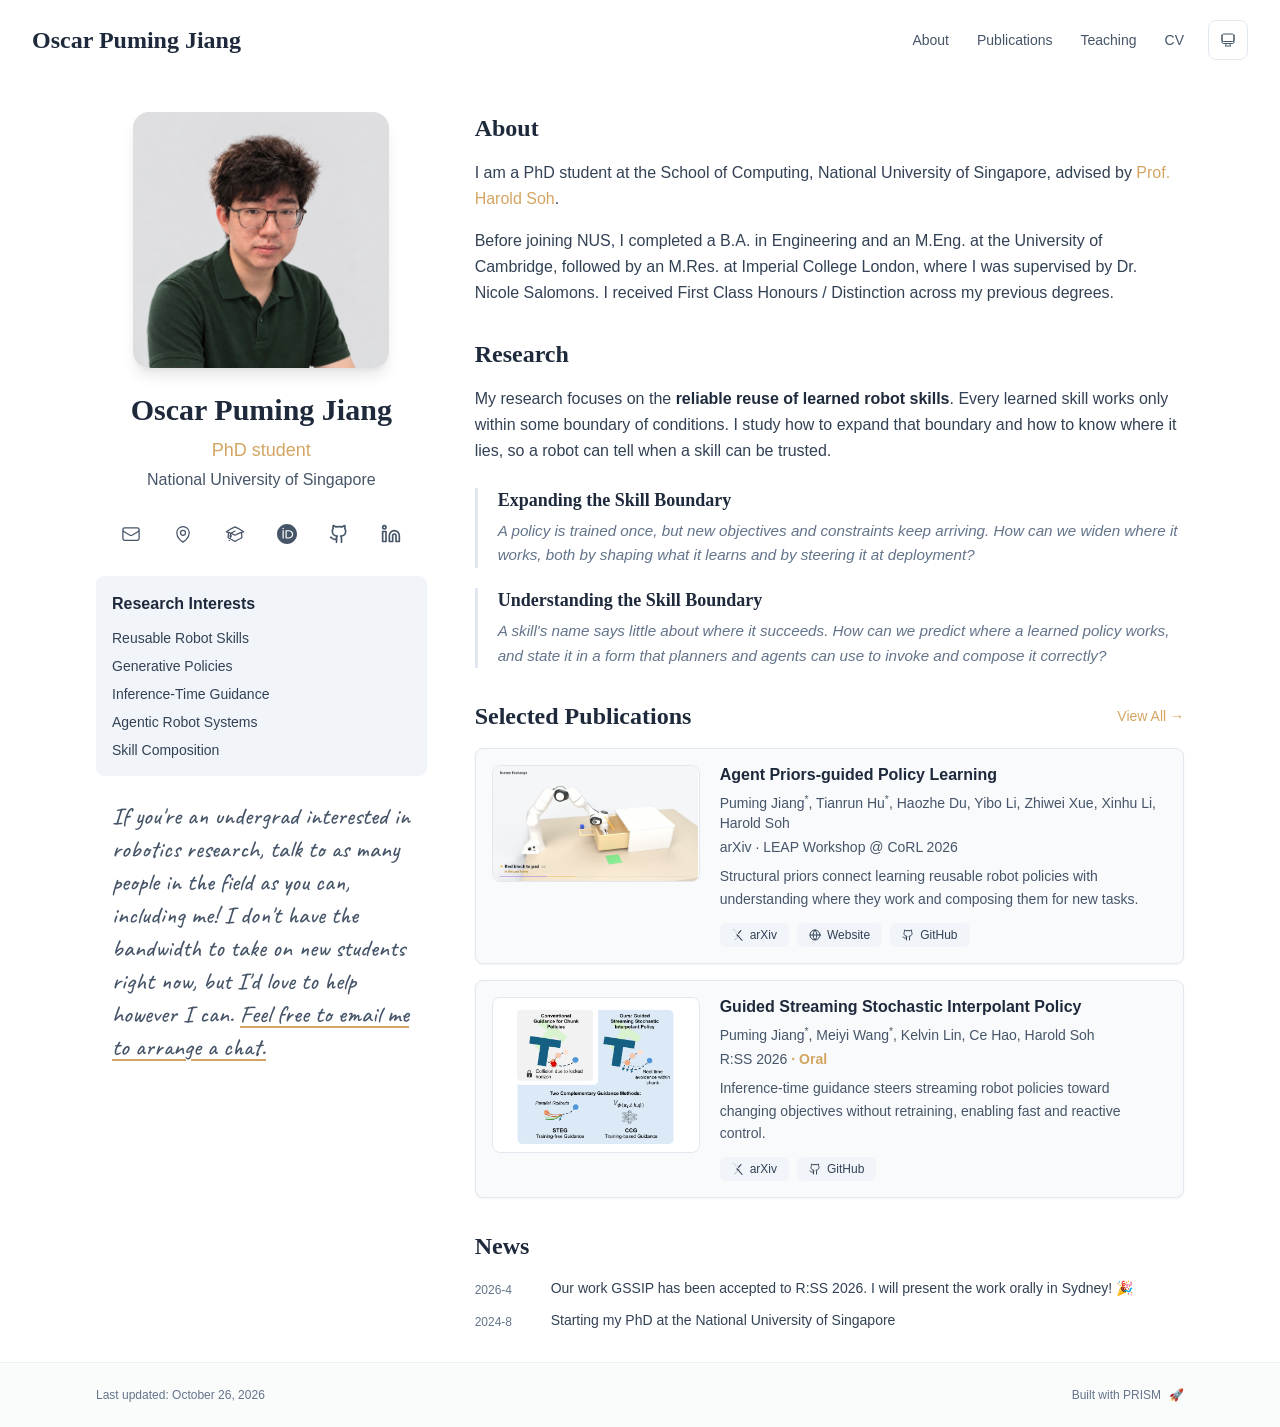
==== commit 3a2f6202: "Publish sidebar interests update from PRISM 8186f69 Co-Authored-By: Claude Opus 5.5 <noreply@anthrop" ====
--- a/index.html
+++ b/index.html
@@ -57,5 +57,5 @@
       root.lang = 'en';
       root.setAttribute('data-locale', 'en');
     }
-  </script><title>Oscar Puming Jiang</title><meta name="description" content="PhD student at the National University of Singapore working on the reliable reuse of learned robot skills: expanding and understanding where a learned skill works."/><link rel="author" href="https://0scarj1ang.github.io/"/><meta name="author" content="Oscar Puming Jiang"/><meta name="keywords" content="Oscar Puming Jiang,PhD,Research,National University of Singapore,Robot Learning,Reusable Robot Skills,Imitation Learning,Generative Robot Policies,Inference-Time Guidance,Structural Priors,Skill Composition,Embodied AI"/><meta name="creator" content="Oscar Puming Jiang"/><meta name="publisher" content="Oscar Puming Jiang"/><link rel="canonical" href="https://0scarj1ang.github.io/"/><meta name="google-site-verification" content="aLSjp_YCoErw0JgOhe7-SfFHD6SKjpC-JsXU3JaZCbw"/><meta property="og:title" content="Oscar Puming Jiang"/><meta property="og:description" content="PhD student at the National University of Singapore working on the reliable reuse of learned robot skills: expanding and understanding where a learned skill works."/><meta property="og:site_name" content="Oscar Puming Jiang&#x27;s Academic Website"/><meta property="og:locale" content="en_US"/><meta property="og:type" content="website"/><meta name="twitter:card" content="summary"/><meta name="twitter:title" content="Oscar Puming Jiang"/><meta name="twitter:description" content="PhD student at the National University of Singapore working on the reliable reuse of learned robot skills: expanding and understanding where a learned skill works."/><link rel="icon" href="/favicon.svg"/><script>document.querySelectorAll('body link[rel="icon"], body link[rel="apple-touch-icon"]').forEach(el => document.head.appendChild(el))</script><script src="/_next/static/chunks/polyfills-42372ed130431b0a.js" noModule=""></script></head><body class="font-sans antialiased"><div style="visibility:hidden"><nav class="fixed top-0 left-0 right-0 z-50" data-headlessui-state=""><div class="transition-all duration-300 ease-out bg-transparent" style="transform:translateY(-100px)"><div class="max-w-7xl mx-auto px-4 sm:px-6 lg:px-8"><div class="flex justify-between items-center h-16 lg:h-20"><div class="flex-shrink-0" tabindex="0"><a class="text-xl lg:text-2xl font-serif font-semibold text-primary hover:text-accent transition-colors duration-200" href="/">Oscar Puming Jiang</a></div><div class="hidden lg:block"><div class="ml-10 flex items-center space-x-3"><div class="relative flex items-baseline space-x-1"><a data-nav-href="/" class="relative px-3 py-2 text-sm font-medium rounded-lg transition-colors duration-150 text-primary" href="/">About</a><a data-nav-href="/publications" class="relative px-3 py-2 text-sm font-medium rounded-lg transition-colors duration-150 text-neutral-600" href="/publications/">Publications</a><a data-nav-href="/teaching" class="relative px-3 py-2 text-sm font-medium rounded-lg transition-colors duration-150 text-neutral-600" href="/teaching/">Teaching</a><a data-nav-href="/cv" class="relative px-3 py-2 text-sm font-medium rounded-lg transition-colors duration-150 text-neutral-600" href="/cv/">CV</a></div><div class="flex items-center justify-center w-10 h-10 rounded-lg border border-neutral-200 dark:border-[rgba(148,163,184,0.24)] bg-background dark:bg-neutral-800"><div class="w-4 h-4 rounded-full bg-neutral-300 animate-pulse"></div></div></div></div><div class="lg:hidden flex items-center space-x-2"><div class="flex items-center justify-center w-10 h-10 rounded-lg border border-neutral-200 dark:border-[rgba(148,163,184,0.24)] bg-background dark:bg-neutral-800"><div class="w-4 h-4 rounded-full bg-neutral-300 animate-pulse"></div></div><button class="inline-flex items-center justify-center p-2 rounded-md text-neutral-600 hover:text-primary hover:bg-neutral-100 dark:hover:bg-neutral-800 focus:outline-none focus:ring-2 focus:ring-inset focus:ring-accent transition-colors duration-200" id="headlessui-disclosure-button-«Rv5db»" type="button" aria-expanded="false" data-headlessui-state=""><span class="sr-only">Open main menu</span><div><svg xmlns="http://www.w3.org/2000/svg" fill="none" viewBox="0 0 24 24" stroke-width="1.5" stroke="currentColor" aria-hidden="true" data-slot="icon" class="block h-6 w-6"><path stroke-linecap="round" stroke-linejoin="round" d="M3.75 6.75h16.5M3.75 12h16.5m-16.5 5.25h16.5"></path></svg></div></button></div></div></div></div></nav><main class="min-h-screen pt-16 lg:pt-20"><script type="application/ld+json">{"@context":"https://schema.org","@graph":[{"@type":"WebSite","@id":"https://0scarj1ang.github.io/#website","url":"https://0scarj1ang.github.io/","name":"Oscar Puming Jiang","author":{"@id":"https://0scarj1ang.github.io/#person"}},{"@type":"Person","@id":"https://0scarj1ang.github.io/#person","name":"Oscar Puming Jiang","alternateName":["Puming Jiang","Oscar Jiang"],"url":"https://0scarj1ang.github.io/","image":"https://0scarj1ang.github.io/oscar_jiang_portrait.jpg","jobTitle":"PhD student","description":"PhD student at the National University of Singapore working on the reliable reuse of learned robot skills: expanding and understanding where a learned skill works.","affiliation":{"@type":"CollegeOrUniversity","name":"National University of Singapore"},"alumniOf":[{"@type":"CollegeOrUniversity","name":"University of Cambridge"},{"@type":"CollegeOrUniversity","name":"Imperial College London"}],"knowsAbout":["Robot Learning","Reusable Robot Skills","Imitation Learning","Generative Robot Policies","Inference-Time Guidance","Structural Priors","Skill Composition","Embodied AI"],"sameAs":["https://github.com/0scarJ1ang","https://www.linkedin.com/in/puming-jiang-a2b312420/"]},{"@type":"ProfilePage","@id":"https://0scarj1ang.github.io/#webpage","url":"https://0scarj1ang.github.io/","name":"Oscar Puming Jiang","isPartOf":{"@id":"https://0scarj1ang.github.io/#website"},"mainEntity":{"@id":"https://0scarj1ang.github.io/#person"}},{"@type":"ScholarlyArticle","@id":"https://0scarj1ang.github.io/publications/#jiang2026appl","headline":"Agent Priors-guided Policy Learning","name":"Agent Priors-guided Policy Learning","author":[{"@id":"https://0scarj1ang.github.io/#person"},{"@type":"Person","name":"Tianrun Hu"},{"@type":"Person","name":"Haozhe Du"},{"@type":"Person","name":"Yibo Li"},{"@type":"Person","name":"Zhiwei Xue"},{"@type":"Person","name":"Xinhu Li"},{"@type":"Person","name":"Harold Soh"}],"datePublished":"2026-09","abstract":"Robots that learn from a few demonstrations often require two forms of generalization. Compositional generalization recombines skills to solve new tasks, and skill generalization lets the learned policy behind each skill work in new situations. The two depend on each other, yet information is lost between composition and the skills it calls. Where a skill works is determined by the structure its policy is trained with, while composition sees the skill only through a separate description, such as a name, an instruction, or a symbolic operator, that omits this structure. Our key idea is to use each policy's structural prior as part of the interface between composition and the skill. A structural prior states what a behavior depends on, for example that a grasp depends only on the gripper's pose relative to the object. Built into training, it shapes where the policy generalizes; stated in language, it tells composition where the policy applies. We instantiate this idea in Agent Priors-guided Policy Learning (APPL). A construction agent segments complete demonstrations into reusable skills, proposes several structural priors for each skill, and trains and verifies one policy per prior. A runtime agent then selects among these prior-specific policies and composes them toward new task goals using their interfaces. Across MetaWorld and long-horizon ManiSkill tasks, APPL improves out-of-distribution skill generalization and enables previously unseen skill compositions; ablating the interface information substantially reduces performance. These results support the use of training-time structural assumptions as a bridge between skill learning and skill composition.","description":"Structural priors connect learning reusable robot policies with understanding where they work and composing them for new tasks.","keywords":"Robot Learning, Imitation Learning, Structural Priors, Skill Composition, Embodied AI","image":"https://0scarj1ang.github.io/papers/appl-demo.jpg","url":"https://agentics-robotics.github.io/APPL/","sameAs":["https://arxiv.org/abs/2609.35690"]},{"@type":"ScholarlyArticle","@id":"https://0scarj1ang.github.io/publications/#jiang2026gssip","headline":"Guided Streaming Stochastic Interpolant Policy","name":"Guided Streaming Stochastic Interpolant Policy","author":[{"@id":"https://0scarj1ang.github.io/#person"},{"@type":"Person","name":"Meiyi Wang"},{"@type":"Person","name":"Kelvin Lin"},{"@type":"Person","name":"Ce Hao"},{"@type":"Person","name":"Harold Soh"}],"datePublished":"2026","isPartOf":{"@type":"CreativeWork","name":"Proceedings of Robotics: Science and Systems (RSS)"},"abstract":"Inference-time guidance is essential for steering generative robot policies toward dynamic objectives without retraining, yet existing methods are largely confined to chunk-based architectures that exhibit high latency and lack the reactivity needed for test-time preference alignment or obstacle avoidance. In this work, we formally derive the optimal guidance term for Stochastic Interpolants (SI) by analyzing the value function's time evolution via the Backward Kolmogorov Equation, establishing a modified drift that theoretically guarantees sampling from a target distribution. We apply this framework to real-time control through the Streaming Stochastic Interpolant Policy (SSIP), which generalizes the deterministic Streaming Flow Policy (SFP). Unifying this guidance law with the streaming architecture enables fast and reactive control. To support diverse deployment needs, we propose two complementary mechanisms: training-free Stochastic Trajectory Ensemble Guidance (STEG) that computes gradients on-the-fly for zero-shot adaptation, and training-based Conditional Critic Guidance (CCG) for amortized inference. Empirical evaluations demonstrate that our guided streaming approach significantly outperforms conventional chunk-based policies in reactivity and provides superior, physically valid guidance for dynamic, unstructured environments.","description":"Inference-time guidance steers streaming robot policies toward changing objectives without retraining, enabling fast and reactive control.","keywords":"Robot Learning, Imitation Learning, Inference-Time Steering, Stochastic Interpolants, Streaming Policies","image":"https://0scarj1ang.github.io/papers/gssip-method.png","url":"https://arxiv.org/abs/2605.10051v1"}]}</script><div class="max-w-6xl mx-auto px-4 sm:px-6 lg:px-8 py-8 bg-background min-h-screen"><div class="grid grid-cols-1 lg:grid-cols-3 gap-12"><div class="lg:col-span-1"><div class="sticky top-8" style="opacity:0;transform:translateY(20px)"><div class="w-64 h-64 mx-auto mb-6 rounded-2xl overflow-hidden shadow-lg hover:shadow-xl transition-all duration-200 hover:scale-105"><img alt="Oscar Puming Jiang" width="256" height="256" decoding="async" data-nimg="1" class="w-full h-full object-cover object-[32%_center]" style="color:transparent" src="/oscar_jiang_portrait.jpg"/></div><div class="text-center mb-6"><h1 class="text-3xl font-serif font-bold text-primary mb-2">Oscar Puming Jiang</h1><p class="text-lg text-accent font-medium mb-1">PhD student</p><p class="text-neutral-600 mb-2">National University of Singapore</p></div><div class="flex flex-wrap justify-center gap-3 sm:gap-4 mb-6 relative px-2"><div class="relative"><button class="p-2 sm:p-2 transition-colors duration-200 text-neutral-600 dark:text-neutral-400 hover:text-accent" aria-label="Email"><svg xmlns="http://www.w3.org/2000/svg" fill="none" viewBox="0 0 24 24" stroke-width="1.5" stroke="currentColor" aria-hidden="true" data-slot="icon" class="h-5 w-5"><path stroke-linecap="round" stroke-linejoin="round" d="M21.75 6.75v10.5a2.25 2.25 0 0 1-2.25 2.25h-15a2.25 2.25 0 0 1-2.25-2.25V6.75m19.5 0A2.25 2.25 0 0 0 19.5 4.5h-15a2.25 2.25 0 0 0-2.25 2.25m19.5 0v.243a2.25 2.25 0 0 1-1.07 1.916l-7.5 4.615a2.25 2.25 0 0 1-2.36 0L3.32 8.91a2.25 2.25 0 0 1-1.07-1.916V6.75"></path></svg></button></div><div class="relative"><button class="p-2 sm:p-2 transition-colors duration-200 text-neutral-600 dark:text-neutral-400 hover:text-accent" aria-label="Location"><svg xmlns="http://www.w3.org/2000/svg" fill="none" viewBox="0 0 24 24" stroke-width="1.5" stroke="currentColor" aria-hidden="true" data-slot="icon" class="h-5 w-5"><path stroke-linecap="round" stroke-linejoin="round" d="M15 10.5a3 3 0 1 1-6 0 3 3 0 0 1 6 0Z"></path><path stroke-linecap="round" stroke-linejoin="round" d="M19.5 10.5c0 7.142-7.5 11.25-7.5 11.25S4.5 17.642 4.5 10.5a7.5 7.5 0 1 1 15 0Z"></path></svg></button></div><a href="https://scholar.google.com" target="_blank" rel="noopener noreferrer" class="p-2 sm:p-2 text-neutral-600 dark:text-neutral-400 hover:text-accent transition-colors duration-200" aria-label="Google Scholar"><svg xmlns="http://www.w3.org/2000/svg" fill="none" viewBox="0 0 24 24" stroke-width="1.5" stroke="currentColor" aria-hidden="true" data-slot="icon" class="h-5 w-5"><path stroke-linecap="round" stroke-linejoin="round" d="M4.26 10.147a60.438 60.438 0 0 0-.491 6.347A48.62 48.62 0 0 1 12 20.904a48.62 48.62 0 0 1 8.232-4.41 60.46 60.46 0 0 0-.491-6.347m-15.482 0a50.636 50.636 0 0 0-2.658-.813A59.906 59.906 0 0 1 12 3.493a59.903 59.903 0 0 1 10.399 5.84c-.896.248-1.783.52-2.658.814m-15.482 0A50.717 50.717 0 0 1 12 13.489a50.702 50.702 0 0 1 7.74-3.342M6.75 15a.75.75 0 1 0 0-1.5.75.75 0 0 0 0 1.5Zm0 0v-3.675A55.378 55.378 0 0 1 12 8.443m-7.007 11.55A5.981 5.981 0 0 0 6.75 15.75v-1.5"></path></svg></a><a href="https://orcid.org" target="_blank" rel="noopener noreferrer" class="p-2 sm:p-2 text-neutral-600 dark:text-neutral-400 hover:text-accent transition-colors duration-200" aria-label="ORCID"><svg viewBox="0 0 24 24" fill="currentColor" class="h-5 w-5" xmlns="http://www.w3.org/2000/svg"><path d="M12 0C5.372 0 0 5.372 0 12s5.372 12 12 12 12-5.372 12-12S18.628 0 12 0zM7.369 4.378c.525 0 .947.431.947.947s-.422.947-.947.947a.95.95 0 0 1-.947-.947c0-.525.422-.947.947-.947zm-.722 3.038h1.444v10.041H6.647V7.416zm3.562 0h3.9c3.712 0 5.344 2.653 5.344 5.025 0 2.578-2.016 5.025-5.325 5.025h-3.919V7.416zm1.444 1.303v7.444h2.297c3.272 0 4.022-2.484 4.022-3.722 0-2.016-1.284-3.722-4.097-3.722h-2.222z"></path></svg></a><a href="https://github.com/0scarJ1ang" target="_blank" rel="noopener noreferrer" class="p-2 sm:p-2 text-neutral-600 dark:text-neutral-400 hover:text-accent transition-colors duration-200" aria-label="GitHub"><svg xmlns="http://www.w3.org/2000/svg" width="24" height="24" viewBox="0 0 24 24" fill="none" stroke="currentColor" stroke-width="2" stroke-linecap="round" stroke-linejoin="round" class="lucide lucide-github h-5 w-5" aria-hidden="true"><path d="M15 22v-4a4.8 4.8 0 0 0-1-3.5c3 0 6-2 6-5.5.08-1.25-.27-2.48-1-3.5.28-1.15.28-2.35 0-3.5 0 0-1 0-3 1.5-2.64-.5-5.36-.5-8 0C6 2 5 2 5 2c-.3 1.15-.3 2.35 0 3.5A5.403 5.403 0 0 0 4 9c0 3.5 3 5.5 6 5.5-.39.49-.68 1.05-.85 1.65-.17.6-.22 1.23-.15 1.85v4"></path><path d="M9 18c-4.51 2-5-2-7-2"></path></svg></a><a href="https://www.linkedin.com/in/puming-jiang-a2b312420/" target="_blank" rel="noopener noreferrer" class="p-2 sm:p-2 text-neutral-600 dark:text-neutral-400 hover:text-accent transition-colors duration-200" aria-label="LinkedIn"><svg xmlns="http://www.w3.org/2000/svg" width="24" height="24" viewBox="0 0 24 24" fill="none" stroke="currentColor" stroke-width="2" stroke-linecap="round" stroke-linejoin="round" class="lucide lucide-linkedin h-5 w-5" aria-hidden="true"><path d="M16 8a6 6 0 0 1 6 6v7h-4v-7a2 2 0 0 0-2-2 2 2 0 0 0-2 2v7h-4v-7a6 6 0 0 1 6-6z"></path><rect width="4" height="12" x="2" y="9"></rect><circle cx="4" cy="4" r="2"></circle></svg></a></div><div class="bg-neutral-100 dark:bg-neutral-800 rounded-lg p-4 mb-6 hover:shadow-lg transition-all duration-200 hover:scale-[1.02]"><h3 class="font-semibold text-primary mb-3">Research Interests</h3><div class="space-y-2 text-sm text-neutral-700 dark:text-neutral-500"><div>Reusable Robot Skills</div><div>Generative Policies</div><div>Inference-Time Guidance</div><div>Skill Composition</div></div></div><p class="mb-6 px-4 font-handwritten text-2xl font-medium leading-snug text-neutral-600">If you&#x27;re an undergrad interested in robotics research, talk to as many people in the field as you can, including me! I don&#x27;t have the bandwidth to take on new students right now, but I&#x27;d love to help however I can.<!-- --> <a href="mailto:p.jiang@u.nus.edu" class="underline decoration-accent underline-offset-4 hover:decoration-2 focus-visible:outline-2 focus-visible:outline-offset-4 focus-visible:outline-accent">Feel free to email me to arrange a chat.</a></p></div></div><div class="lg:col-span-2 space-y-8"><section id="about" class="scroll-mt-24 space-y-8"><section style="opacity:0;transform:translateY(20px)"><h2 class="text-2xl font-serif font-bold text-primary mb-4">About</h2><div class="text-neutral-700 dark:text-neutral-600 leading-relaxed"><p class="mb-4 last:mb-0">I am a PhD student at the School of Computing, National University of Singapore, advised by <a href="https://haroldsoh.com" node="[object Object]" target="_blank" rel="noopener noreferrer" class="text-accent font-medium transition-all duration-200 rounded hover:bg-accent/10 hover:shadow-sm">Prof. Harold Soh</a>.</p>
-<p class="mb-4 last:mb-0">Before joining NUS, I completed a B.A. in Engineering and an M.Eng. at the University of Cambridge, followed by an M.Res. at Imperial College London, where I was supervised by Dr. Nicole Salomons. I received First Class Honours / Distinction across my previous degrees.</p></div></section><section style="opacity:0;transform:translateY(20px)"><h2 class="text-2xl font-serif font-bold text-primary mb-4">Research</h2><div class="text-neutral-700 dark:text-neutral-600 leading-relaxed"><p class="mb-4 last:mb-0">My research focuses on the <strong class="font-semibold text-primary">reliable reuse of learned robot skills</strong>. Every learned skill works only within some boundary of conditions. I study how to expand that boundary and how to know where it lies, so a robot can tell when a skill can be trusted.</p></div><div class="mt-6 space-y-5"><div class="border-l-[3px] border-neutral-200 pl-5"><h3 class="text-lg font-serif font-bold text-primary leading-snug">Expanding the Skill Boundary</h3><p class="mt-1.5 text-[0.95rem] italic text-neutral-500 leading-relaxed">A policy is trained once, but new objectives and constraints keep arriving. How can we widen where it works, both by shaping what it learns and by steering it at deployment?</p></div><div class="border-l-[3px] border-neutral-200 pl-5"><h3 class="text-lg font-serif font-bold text-primary leading-snug">Understanding the Skill Boundary</h3><p class="mt-1.5 text-[0.95rem] italic text-neutral-500 leading-relaxed">A skill&#x27;s name says little about where it succeeds. How can we predict where a learned policy works, and state it in a form that planners and agents can use to invoke and compose it correctly?</p></div></div></section><section style="opacity:0;transform:translateY(20px)"><div class="flex items-center justify-between mb-4"><h2 class="text-2xl font-serif font-bold text-primary">Selected Publications</h2><a class="text-accent hover:text-accent-dark text-sm font-medium transition-all duration-200 rounded hover:bg-accent/10 hover:shadow-sm" href="/publications/">View All<!-- --> →</a></div><div class="space-y-4"><div class="bg-neutral-50 dark:bg-neutral-800 p-4 rounded-lg shadow-sm border border-neutral-200 dark:border-[rgba(148,163,184,0.24)] hover:shadow-lg transition-all duration-200 hover:scale-[1.02]" style="opacity:0;transform:translateY(20px)"><div class="flex flex-col sm:flex-row items-start gap-5"><div class="relative w-full shrink-0 overflow-hidden rounded-lg border border-neutral-200 bg-white aspect-video sm:w-48 lg:w-52"><a href="/papers/appl-demo.jpg" target="_blank" rel="noopener noreferrer" aria-label="View demonstration image for Agent Priors-guided Policy Learning" class="absolute inset-0 block transition-shadow hover:shadow-md focus-visible:outline-2 focus-visible:outline-offset-[-2px] focus-visible:outline-accent"><img alt="Agent Priors-guided Policy Learning: robot task demonstration" loading="lazy" decoding="async" data-nimg="fill" class="object-contain " style="position:absolute;height:100%;width:100%;left:0;top:0;right:0;bottom:0;color:transparent" src="/papers/appl-demo.jpg"/></a></div><div class="min-w-0 flex-1"><h3 class="font-semibold text-primary mb-2 leading-tight">Agent Priors-guided Policy Learning</h3><p class="text-sm text-neutral-600 dark:text-neutral-500 mb-1"><span><span>Puming Jiang</span><sup>*</sup>, </span><span><span>Tianrun Hu</span><sup>*</sup>, </span><span><span>Haozhe Du</span>, </span><span><span>Yibo Li</span>, </span><span><span>Zhiwei Xue</span>, </span><span><span>Xinhu Li</span>, </span><span><span>Harold Soh</span></span></p><p class="text-sm text-neutral-600 dark:text-neutral-500 mb-2">arXiv<span> · <!-- -->LEAP Workshop @ CoRL 2026</span></p><p class="text-sm text-neutral-600 dark:text-neutral-400 leading-relaxed">Structural priors connect learning reusable robot policies with understanding where they work and composing them for new tasks.</p><div class="flex flex-wrap gap-2 mt-3"><a href="https://arxiv.org/abs/2609.35690" target="_blank" rel="noopener noreferrer" class="inline-flex items-center px-3 py-1 rounded-md text-xs font-medium bg-neutral-100 dark:bg-neutral-900 text-neutral-700 dark:text-neutral-300 hover:bg-accent hover:text-white transition-colors"><svg viewBox="0 0 24 24" fill="currentColor" class="h-3 w-3 mr-1.5 shrink-0" aria-hidden="true" focusable="false"><path d="M3.8423 0a1.0037 1.0037 0 0 0-.922.6078c-.1536.3687-.0438.6275.2938 1.1113l6.9185 8.3597-1.0223 1.1058a1.0393 1.0393 0 0 0 .003 1.4229l1.2292 1.3135-5.4391 6.4444c-.2803.299-.4538.823-.2971 1.1986a1.0253 1.0253 0 0 0 .9585.635.9133.9133 0 0 0 .6891-.3405l5.783-6.126 7.4902 8.0051a.8527.8527 0 0 0 .6835.2597.9575.9575 0 0 0 .8777-.6138c.1577-.377-.017-.7502-.306-1.1407l-7.0518-8.3418 1.0632-1.13a.9626.9626 0 0 0 .0089-1.3165L4.6336.4639s-.3733-.4535-.768-.463zm0 .272h.0166c.2179.0052.4874.2715.5644.3639l.005.006.0052.0055 10.169 10.9905a.6915.6915 0 0 1-.0072.945l-1.0666 1.133-1.4982-1.7724-8.5994-10.39c-.3286-.472-.352-.6183-.2592-.841a.7307.7307 0 0 1 .6704-.4401Zm14.341 1.5701a.877.877 0 0 0-.6554.2418l-5.6962 6.1584 1.6944 1.8319 5.3089-6.5138c.3251-.4335.479-.6603.3247-1.0292a1.1205 1.1205 0 0 0-.9763-.689zm-7.6557 12.2823 1.3186 1.4135-5.7864 6.1295a.6494.6494 0 0 1-.4959.26.7516.7516 0 0 1-.706-.4669c-.1119-.2682.0359-.6864.2442-.9083l.0051-.0055.0047-.0055z"></path></svg>arXiv</a><a href="https://agentics-robotics.github.io/APPL/" target="_blank" rel="noopener noreferrer" class="inline-flex items-center px-3 py-1 rounded-md text-xs font-medium bg-neutral-100 dark:bg-neutral-900 text-neutral-700 dark:text-neutral-300 hover:bg-accent hover:text-white transition-colors"><svg xmlns="http://www.w3.org/2000/svg" width="24" height="24" viewBox="0 0 24 24" fill="none" stroke="currentColor" stroke-width="2" stroke-linecap="round" stroke-linejoin="round" class="lucide lucide-globe h-3 w-3 mr-1.5 shrink-0" aria-hidden="true"><circle cx="12" cy="12" r="10"></circle><path d="M12 2a14.5 14.5 0 0 0 0 20 14.5 14.5 0 0 0 0-20"></path><path d="M2 12h20"></path></svg>Website</a><a href="https://github.com/Agentics-robotics/Agent-Priors-guided-Policy-Learning" target="_blank" rel="noopener noreferrer" class="inline-flex items-center px-3 py-1 rounded-md text-xs font-medium bg-neutral-100 dark:bg-neutral-900 text-neutral-700 dark:text-neutral-300 hover:bg-accent hover:text-white transition-colors"><svg xmlns="http://www.w3.org/2000/svg" width="24" height="24" viewBox="0 0 24 24" fill="none" stroke="currentColor" stroke-width="2" stroke-linecap="round" stroke-linejoin="round" class="lucide lucide-github h-3 w-3 mr-1.5 shrink-0" aria-hidden="true"><path d="M15 22v-4a4.8 4.8 0 0 0-1-3.5c3 0 6-2 6-5.5.08-1.25-.27-2.48-1-3.5.28-1.15.28-2.35 0-3.5 0 0-1 0-3 1.5-2.64-.5-5.36-.5-8 0C6 2 5 2 5 2c-.3 1.15-.3 2.35 0 3.5A5.403 5.403 0 0 0 4 9c0 3.5 3 5.5 6 5.5-.39.49-.68 1.05-.85 1.65-.17.6-.22 1.23-.15 1.85v4"></path><path d="M9 18c-4.51 2-5-2-7-2"></path></svg>GitHub</a></div></div></div></div><div class="bg-neutral-50 dark:bg-neutral-800 p-4 rounded-lg shadow-sm border border-neutral-200 dark:border-[rgba(148,163,184,0.24)] hover:shadow-lg transition-all duration-200 hover:scale-[1.02]" style="opacity:0;transform:translateY(20px)"><div class="flex flex-col sm:flex-row items-start gap-5"><div class="relative w-full shrink-0 overflow-hidden rounded-lg border border-neutral-200 bg-white aspect-[4/3] sm:w-48 lg:w-52"><a href="/papers/gssip-method.png" target="_blank" rel="noopener noreferrer" aria-label="View method figure for Guided Streaming Stochastic Interpolant Policy" class="absolute inset-0 block transition-shadow hover:shadow-md focus-visible:outline-2 focus-visible:outline-offset-[-2px] focus-visible:outline-accent"><img alt="Guided Streaming Stochastic Interpolant Policy: method overview" loading="lazy" decoding="async" data-nimg="fill" class="object-contain p-2" style="position:absolute;height:100%;width:100%;left:0;top:0;right:0;bottom:0;color:transparent" src="/papers/gssip-method.png"/></a></div><div class="min-w-0 flex-1"><h3 class="font-semibold text-primary mb-2 leading-tight">Guided Streaming Stochastic Interpolant Policy</h3><p class="text-sm text-neutral-600 dark:text-neutral-500 mb-1"><span><span>Puming Jiang</span><sup>*</sup>, </span><span><span>Meiyi Wang</span><sup>*</sup>, </span><span><span>Kelvin Lin</span>, </span><span><span>Ce Hao</span>, </span><span><span>Harold Soh</span></span></p><p class="text-sm text-neutral-600 dark:text-neutral-500 mb-2">R:SS 2026<span class="font-semibold text-accent"> · <!-- -->Oral</span></p><p class="text-sm text-neutral-600 dark:text-neutral-400 leading-relaxed">Inference-time guidance steers streaming robot policies toward changing objectives without retraining, enabling fast and reactive control.</p><div class="flex flex-wrap gap-2 mt-3"><a href="https://arxiv.org/abs/2605.10051v1" target="_blank" rel="noopener noreferrer" class="inline-flex items-center px-3 py-1 rounded-md text-xs font-medium bg-neutral-100 dark:bg-neutral-900 text-neutral-700 dark:text-neutral-300 hover:bg-accent hover:text-white transition-colors"><svg viewBox="0 0 24 24" fill="currentColor" class="h-3 w-3 mr-1.5 shrink-0" aria-hidden="true" focusable="false"><path d="M3.8423 0a1.0037 1.0037 0 0 0-.922.6078c-.1536.3687-.0438.6275.2938 1.1113l6.9185 8.3597-1.0223 1.1058a1.0393 1.0393 0 0 0 .003 1.4229l1.2292 1.3135-5.4391 6.4444c-.2803.299-.4538.823-.2971 1.1986a1.0253 1.0253 0 0 0 .9585.635.9133.9133 0 0 0 .6891-.3405l5.783-6.126 7.4902 8.0051a.8527.8527 0 0 0 .6835.2597.9575.9575 0 0 0 .8777-.6138c.1577-.377-.017-.7502-.306-1.1407l-7.0518-8.3418 1.0632-1.13a.9626.9626 0 0 0 .0089-1.3165L4.6336.4639s-.3733-.4535-.768-.463zm0 .272h.0166c.2179.0052.4874.2715.5644.3639l.005.006.0052.0055 10.169 10.9905a.6915.6915 0 0 1-.0072.945l-1.0666 1.133-1.4982-1.7724-8.5994-10.39c-.3286-.472-.352-.6183-.2592-.841a.7307.7307 0 0 1 .6704-.4401Zm14.341 1.5701a.877.877 0 0 0-.6554.2418l-5.6962 6.1584 1.6944 1.8319 5.3089-6.5138c.3251-.4335.479-.6603.3247-1.0292a1.1205 1.1205 0 0 0-.9763-.689zm-7.6557 12.2823 1.3186 1.4135-5.7864 6.1295a.6494.6494 0 0 1-.4959.26.7516.7516 0 0 1-.706-.4669c-.1119-.2682.0359-.6864.2442-.9083l.0051-.0055.0047-.0055z"></path></svg>arXiv</a><a href="https://github.com/0scarJ1ang/guided-streaming-policy" target="_blank" rel="noopener noreferrer" class="inline-flex items-center px-3 py-1 rounded-md text-xs font-medium bg-neutral-100 dark:bg-neutral-900 text-neutral-700 dark:text-neutral-300 hover:bg-accent hover:text-white transition-colors"><svg xmlns="http://www.w3.org/2000/svg" width="24" height="24" viewBox="0 0 24 24" fill="none" stroke="currentColor" stroke-width="2" stroke-linecap="round" stroke-linejoin="round" class="lucide lucide-github h-3 w-3 mr-1.5 shrink-0" aria-hidden="true"><path d="M15 22v-4a4.8 4.8 0 0 0-1-3.5c3 0 6-2 6-5.5.08-1.25-.27-2.48-1-3.5.28-1.15.28-2.35 0-3.5 0 0-1 0-3 1.5-2.64-.5-5.36-.5-8 0C6 2 5 2 5 2c-.3 1.15-.3 2.35 0 3.5A5.403 5.403 0 0 0 4 9c0 3.5 3 5.5 6 5.5-.39.49-.68 1.05-.85 1.65-.17.6-.22 1.23-.15 1.85v4"></path><path d="M9 18c-4.51 2-5-2-7-2"></path></svg>GitHub</a></div></div></div></div></div></section><section style="opacity:0;transform:translateY(20px)"><h2 class="text-2xl font-serif font-bold text-primary mb-4">News</h2><div class="space-y-3"><div class="flex items-start space-x-3"><span class="text-xs text-neutral-500 mt-1 w-16 flex-shrink-0">2026-4</span><p class="text-sm text-neutral-700">Our work GSSIP has been accepted to R:SS 2026. I will present the work orally in Sydney! 🎉</p></div><div class="flex items-start space-x-3"><span class="text-xs text-neutral-500 mt-1 w-16 flex-shrink-0">2024-8</span><p class="text-sm text-neutral-700">Starting my PhD at the National University of Singapore</p></div></div></section></section></div></div></div><!--$--><!--/$--><!--$--><!--/$--></main><footer class="border-t border-neutral-200/50 bg-neutral-50/50 dark:bg-neutral-900/50 dark:border-neutral-700/50"><div class="max-w-6xl mx-auto px-4 sm:px-6 lg:px-8 py-6"><div class="flex flex-col sm:flex-row justify-between items-center gap-2"><p class="text-xs text-neutral-500">Last updated<!-- -->: <!-- -->October 26, 2026</p><p class="text-xs text-neutral-500 flex items-center"><a href="https://github.com/xyjoey/PRISM" target="_blank" rel="noopener noreferrer">Built with PRISM</a><span class="ml-2">🚀</span></p></div></div></footer></div><script src="/_next/static/chunks/webpack-679b75d1c4c2027c.js" async=""></script><script>(self.__next_f=self.__next_f||[]).push([0])</script><script>self.__next_f.push([1,"1:\"$Sreact.fragment\"\n3:I[3719,[\"461\",\"static/chunks/461-a9a5d7b05a71d978.js\",\"874\",\"static/chunks/874-6cc630662f3664af.js\",\"781\",\"static/chunks/781-565f00b965bb18d8.js\",\"177\",\"static/chunks/app/layout-64c6c42224257f2a.js\"],\"ThemeProvider\"]\n4:I[310,[\"461\",\"static/chunks/461-a9a5d7b05a71d978.js\",\"874\",\"static/chunks/874-6cc630662f3664af.js\",\"781\",\"static/chunks/781-565f00b965bb18d8.js\",\"177\",\"static/chunks/app/layout-64c6c42224257f2a.js\"],\"LocaleProvider\"]\n5:I[4574,[\"461\",\"static/chunks/461-a9a5d7b05a71d978.js\",\"874\",\"static/chunks/874-6cc630662f3664af.js\",\"781\",\"static/chunks/781-565f00b965bb18d8.js\",\"177\",\"static/chunks/app/layout-64c6c42224257f2a.js\"],\"default\"]\n6:I[7555,[],\"\"]\n7:I[1295,[],\"\"]\n8:I[2548,[\"461\",\"static/chunks/461-a9a5d7b05a71d978.js\",\"874\",\"static/chunks/874-6cc630662f3664af.js\",\"781\",\"static/chunks/781-565f00b965bb18d8.js\",\"177\",\"static/chunks/app/layout-64c6c42224257f2a.js\"],\"default\"]\n9:I[9243,[\"461\",\"static/chunks/461-a9a5d7b05a71d978.js\",\"874\",\"static/chunks/874-6cc630662f3664af.js\",\"781\",\"static/chunks/781-565f00b965bb18d8.js\",\"177\",\"static/chunks/app/layout-64c6c42224257f2a.js\"],\"\"]\nb:I[915,[\"461\",\"static/chunks/461-a9a5d7b05a71d978.js\",\"964\",\"static/chunks/964-aba271e32113f633.js\",\"874\",\"static/chunks/874-6cc630662f3664af.js\",\"748\",\"static/chunks/748-4ac8c5251e312e0e.js\",\"974\",\"static/chunks/app/page-26c63fd4dd658749.js\"],\"default\"]\ne:I[9665,[],\"MetadataBoundary\"]\n10:I[9665,[],\"OutletBoundary\"]\n13:I[4911,[],\"AsyncMetadataOutlet\"]\n15:I[9665,[],\"ViewportBoundary\"]\n17:I[6614,[],\"\"]\n:HL[\"/_next/static/css/9189f307c52f5640.css\",\"style\"]\n2:T57e,\n    try {\n      const cfg = {\"enabled\":false,\"locales\":[\"en\"],\"defaultLocale\":\"en\",\"mode\":\"auto\",\"fixedLocale\":\"en\",\"persist\":true,\"switcher\":true,\"labels\":{\"en\":\"English\"}};\n      const storageKey = 'locale-storage';\n      const normalize = (value) =\u003e typeof value === 'string' ? value.trim().replace('_', '-').toLowerCase() : '';\n      const matchLocale = (candidate) =\u003e {\n        const normalized = normalize(candidate);\n        if (!normalized) return nu"])</script><script>self.__next_f.push([1,"ll;\n        if (cfg.locales.includes(normalized)) return normalized;\n        const language = normalized.split('-')[0];\n        if (cfg.locales.includes(language)) return language;\n        return null;\n      };\n\n      let resolved = null;\n\n      if (cfg.persist) {\n        resolved = matchLocale(localStorage.getItem(storageKey));\n      }\n\n      if (!resolved) {\n        if (cfg.mode === 'fixed') {\n          resolved = cfg.fixedLocale;\n        } else {\n          resolved = matchLocale(navigator.language);\n        }\n      }\n\n      if (!resolved) {\n        resolved = cfg.defaultLocale;\n      }\n\n      const root = document.documentElement;\n      root.lang = resolved;\n      root.setAttribute('data-locale', resolved);\n\n      if (cfg.persist) {\n        localStorage.setItem(storageKey, resolved);\n      }\n    } catch (e) {\n      const root = document.documentElement;\n      root.lang = 'en';\n      root.setAttribute('data-locale', 'en');\n    }\n  a:T18bc,"])</script><script>self.__next_f.push([1,"{\"@context\":\"https://schema.org\",\"@graph\":[{\"@type\":\"WebSite\",\"@id\":\"https://0scarj1ang.github.io/#website\",\"url\":\"https://0scarj1ang.github.io/\",\"name\":\"Oscar Puming Jiang\",\"author\":{\"@id\":\"https://0scarj1ang.github.io/#person\"}},{\"@type\":\"Person\",\"@id\":\"https://0scarj1ang.github.io/#person\",\"name\":\"Oscar Puming Jiang\",\"alternateName\":[\"Puming Jiang\",\"Oscar Jiang\"],\"url\":\"https://0scarj1ang.github.io/\",\"image\":\"https://0scarj1ang.github.io/oscar_jiang_portrait.jpg\",\"jobTitle\":\"PhD student\",\"description\":\"PhD student at the National University of Singapore working on the reliable reuse of learned robot skills: expanding and understanding where a learned skill works.\",\"affiliation\":{\"@type\":\"CollegeOrUniversity\",\"name\":\"National University of Singapore\"},\"alumniOf\":[{\"@type\":\"CollegeOrUniversity\",\"name\":\"University of Cambridge\"},{\"@type\":\"CollegeOrUniversity\",\"name\":\"Imperial College London\"}],\"knowsAbout\":[\"Robot Learning\",\"Reusable Robot Skills\",\"Imitation Learning\",\"Generative Robot Policies\",\"Inference-Time Guidance\",\"Structural Priors\",\"Skill Composition\",\"Embodied AI\"],\"sameAs\":[\"https://github.com/0scarJ1ang\",\"https://www.linkedin.com/in/puming-jiang-a2b312420/\"]},{\"@type\":\"ProfilePage\",\"@id\":\"https://0scarj1ang.github.io/#webpage\",\"url\":\"https://0scarj1ang.github.io/\",\"name\":\"Oscar Puming Jiang\",\"isPartOf\":{\"@id\":\"https://0scarj1ang.github.io/#website\"},\"mainEntity\":{\"@id\":\"https://0scarj1ang.github.io/#person\"}},{\"@type\":\"ScholarlyArticle\",\"@id\":\"https://0scarj1ang.github.io/publications/#jiang2026appl\",\"headline\":\"Agent Priors-guided Policy Learning\",\"name\":\"Agent Priors-guided Policy Learning\",\"author\":[{\"@id\":\"https://0scarj1ang.github.io/#person\"},{\"@type\":\"Person\",\"name\":\"Tianrun Hu\"},{\"@type\":\"Person\",\"name\":\"Haozhe Du\"},{\"@type\":\"Person\",\"name\":\"Yibo Li\"},{\"@type\":\"Person\",\"name\":\"Zhiwei Xue\"},{\"@type\":\"Person\",\"name\":\"Xinhu Li\"},{\"@type\":\"Person\",\"name\":\"Harold Soh\"}],\"datePublished\":\"2026-09\",\"abstract\":\"Robots that learn from a few demonstrations often require two forms of generalization. Compositional generalization recombines skills to solve new tasks, and skill generalization lets the learned policy behind each skill work in new situations. The two depend on each other, yet information is lost between composition and the skills it calls. Where a skill works is determined by the structure its policy is trained with, while composition sees the skill only through a separate description, such as a name, an instruction, or a symbolic operator, that omits this structure. Our key idea is to use each policy's structural prior as part of the interface between composition and the skill. A structural prior states what a behavior depends on, for example that a grasp depends only on the gripper's pose relative to the object. Built into training, it shapes where the policy generalizes; stated in language, it tells composition where the policy applies. We instantiate this idea in Agent Priors-guided Policy Learning (APPL). A construction agent segments complete demonstrations into reusable skills, proposes several structural priors for each skill, and trains and verifies one policy per prior. A runtime agent then selects among these prior-specific policies and composes them toward new task goals using their interfaces. Across MetaWorld and long-horizon ManiSkill tasks, APPL improves out-of-distribution skill generalization and enables previously unseen skill compositions; ablating the interface information substantially reduces performance. These results support the use of training-time structural assumptions as a bridge between skill learning and skill composition.\",\"description\":\"Structural priors connect learning reusable robot policies with understanding where they work and composing them for new tasks.\",\"keywords\":\"Robot Learning, Imitation Learning, Structural Priors, Skill Composition, Embodied AI\",\"image\":\"https://0scarj1ang.github.io/papers/appl-demo.jpg\",\"url\":\"https://agentics-robotics.github.io/APPL/\",\"sameAs\":[\"https://arxiv.org/abs/2609.35690\"]},{\"@type\":\"ScholarlyArticle\",\"@id\":\"https://0scarj1ang.github.io/publications/#jiang2026gssip\",\"headline\":\"Guided Streaming Stochastic Interpolant Policy\",\"name\":\"Guided Streaming Stochastic Interpolant Policy\",\"author\":[{\"@id\":\"https://0scarj1ang.github.io/#person\"},{\"@type\":\"Person\",\"name\":\"Meiyi Wang\"},{\"@type\":\"Person\",\"name\":\"Kelvin Lin\"},{\"@type\":\"Person\",\"name\":\"Ce Hao\"},{\"@type\":\"Person\",\"name\":\"Harold Soh\"}],\"datePublished\":\"2026\",\"isPartOf\":{\"@type\":\"CreativeWork\",\"name\":\"Proceedings of Robotics: Science and Systems (RSS)\"},\"abstract\":\"Inference-time guidance is essential for steering generative robot policies toward dynamic objectives without retraining, yet existing methods are largely confined to chunk-based architectures that exhibit high latency and lack the reactivity needed for test-time preference alignment or obstacle avoidance. In this work, we formally derive the optimal guidance term for Stochastic Interpolants (SI) by analyzing the value function's time evolution via the Backward Kolmogorov Equation, establishing a modified drift that theoretically guarantees sampling from a target distribution. We apply this framework to real-time control through the Streaming Stochastic Interpolant Policy (SSIP), which generalizes the deterministic Streaming Flow Policy (SFP). Unifying this guidance law with the streaming architecture enables fast and reactive control. To support diverse deployment needs, we propose two complementary mechanisms: training-free Stochastic Trajectory Ensemble Guidance (STEG) that computes gradients on-the-fly for zero-shot adaptation, and training-based Conditional Critic Guidance (CCG) for amortized inference. Empirical evaluations demonstrate that our guided streaming approach significantly outperforms conventional chunk-based policies in reactivity and provides superior, physically valid guidance for dynamic, unstructured environments.\",\"description\":\"Inference-time guidance steers streaming robot policies toward changing objectives without retraining, enabling fast and reactive control.\",\"keywords\":\"Robot Learning, Imitation Learning, Inference-Time Steering, Stochastic Interpolants, Streaming Policies\",\"image\":\"https://0scarj1ang.github.io/papers/gssip-method.png\",\"url\":\"https://arxiv.org/abs/2605.10051v1\"}]}"])</script><script>self.__next_f.push([1,"c:T693,Robots that learn from a few demonstrations often require two forms of generalization. Compositional generalization recombines skills to solve new tasks, and skill generalization lets the learned policy behind each skill work in new situations. The two depend on each other, yet information is lost between composition and the skills it calls. Where a skill works is determined by the structure its policy is trained with, while composition sees the skill only through a separate description, such as a name, an instruction, or a symbolic operator, that omits this structure. Our key idea is to use each policy's structural prior as part of the interface between composition and the skill. A structural prior states what a behavior depends on, for example that a grasp depends only on the gripper's pose relative to the object. Built into training, it shapes where the policy generalizes; stated in language, it tells composition where the policy applies. We instantiate this idea in Agent Priors-guided Policy Learning (APPL). A construction agent segments complete demonstrations into reusable skills, proposes several structural priors for each skill, and trains and verifies one policy per prior. A runtime agent then selects among these prior-specific policies and composes them toward new task goals using their interfaces. Across MetaWorld and long-horizon ManiSkill tasks, APPL improves out-of-distribution skill generalization and enables previously unseen skill compositions; ablating the interface information substantially reduces performance. These results support the use of training-time structural assumptions as a bridge between skill learning and skill composition.d:T54d,Inference-time guidance is essential for steering generative robot policies toward dynamic objectives without retraining, yet existing methods are largely confined to chunk-based architectures that exhibit high latency and lack the reactivity needed for test-time preference alignment or obstacle avoidance. In this work, we formally derive the optima"])</script><script>self.__next_f.push([1,"l guidance term for Stochastic Interpolants (SI) by analyzing the value function's time evolution via the Backward Kolmogorov Equation, establishing a modified drift that theoretically guarantees sampling from a target distribution. We apply this framework to real-time control through the Streaming Stochastic Interpolant Policy (SSIP), which generalizes the deterministic Streaming Flow Policy (SFP). Unifying this guidance law with the streaming architecture enables fast and reactive control. To support diverse deployment needs, we propose two complementary mechanisms: training-free Stochastic Trajectory Ensemble Guidance (STEG) that computes gradients on-the-fly for zero-shot adaptation, and training-based Conditional Critic Guidance (CCG) for amortized inference. Empirical evaluations demonstrate that our guided streaming approach significantly outperforms conventional chunk-based policies in reactivity and provides superior, physically valid guidance for dynamic, unstructured environments."])</script><script>self.__next_f.push([1,"0:{\"P\":null,\"b\":\"fh6VV-4x6jaiDupC7KQYo\",\"p\":\"\",\"c\":[\"\",\"\"],\"i\":false,\"f\":[[[\"\",{\"children\":[\"__PAGE__\",{}]},\"$undefined\",\"$undefined\",true],[\"\",[\"$\",\"$1\",\"c\",{\"children\":[[[\"$\",\"link\",\"0\",{\"rel\":\"stylesheet\",\"href\":\"/_next/static/css/9189f307c52f5640.css\",\"precedence\":\"next\",\"crossOrigin\":\"$undefined\",\"nonce\":\"$undefined\"}]],[\"$\",\"html\",null,{\"lang\":\"en\",\"className\":\"scroll-smooth\",\"suppressHydrationWarning\":true,\"children\":[[\"$\",\"head\",null,{\"children\":[[\"$\",\"link\",null,{\"rel\":\"icon\",\"href\":\"/favicon.svg\",\"type\":\"image/svg+xml\"}],[\"$\",\"link\",null,{\"rel\":\"dns-prefetch\",\"href\":\"https://jialeliu.com\"}],[\"$\",\"link\",null,{\"rel\":\"preconnect\",\"href\":\"https://jialeliu.com\",\"crossOrigin\":\"\"}],[\"$\",\"link\",null,{\"rel\":\"preload\",\"as\":\"font\",\"type\":\"font/woff2\",\"href\":\"https://jialeliu.com/fonts/georgiab.woff2\",\"crossOrigin\":\"\"}],[\"$\",\"script\",null,{\"dangerouslySetInnerHTML\":{\"__html\":\"\\n              try {\\n                const theme = localStorage.getItem('theme-storage');\\n                const parsed = theme ? JSON.parse(theme) : null;\\n                const setting = parsed?.state?.theme || 'system';\\n                const prefersDark = typeof window !== 'undefined' \u0026\u0026 window.matchMedia \u0026\u0026 window.matchMedia('(prefers-color-scheme: dark)').matches;\\n                const effective = setting === 'dark' ? 'dark' : (setting === 'light' ? 'light' : (prefersDark ? 'dark' : 'light'));\\n                var root = document.documentElement;\\n                root.classList.add(effective);\\n                root.setAttribute('data-theme', effective);\\n              } catch (e) {\\n                var root = document.documentElement;\\n                root.classList.add('light');\\n                root.setAttribute('data-theme', 'light');\\n              }\\n            \"}}],[\"$\",\"script\",null,{\"dangerouslySetInnerHTML\":{\"__html\":\"$2\"}}]]}],[\"$\",\"body\",null,{\"className\":\"font-sans antialiased\",\"children\":[[\"$\",\"$L3\",null,{\"children\":[\"$\",\"$L4\",null,{\"config\":{\"enabled\":false,\"locales\":[\"en\"],\"defaultLocale\":\"en\",\"mode\":\"auto\",\"fixedLocale\":\"en\",\"persist\":true,\"switcher\":true,\"labels\":{\"en\":\"English\"}},\"children\":[[\"$\",\"$L5\",null,{\"items\":[{\"title\":\"About\",\"type\":\"page\",\"target\":\"about\",\"href\":\"/\"},{\"title\":\"Publications\",\"type\":\"page\",\"target\":\"publications\",\"href\":\"/publications\"},{\"title\":\"Teaching\",\"type\":\"page\",\"target\":\"teaching\",\"href\":\"/teaching\"},{\"title\":\"CV\",\"type\":\"page\",\"target\":\"cv\",\"href\":\"/cv\"}],\"siteTitle\":\"Oscar Puming Jiang\",\"enableOnePageMode\":false,\"i18n\":\"$0:f:0:1:1:props:children:1:props:children:1:props:children:0:props:children:props:config\",\"itemsByLocale\":{\"en\":[{\"title\":\"About\",\"type\":\"page\",\"target\":\"about\",\"href\":\"/\"},{\"title\":\"Publications\",\"type\":\"page\",\"target\":\"publications\",\"href\":\"/publications\"},{\"title\":\"Teaching\",\"type\":\"page\",\"target\":\"teaching\",\"href\":\"/teaching\"},{\"title\":\"CV\",\"type\":\"page\",\"target\":\"cv\",\"href\":\"/cv\"}]},\"siteTitleByLocale\":{\"en\":\"Oscar Puming Jiang\"}}],[\"$\",\"main\",null,{\"className\":\"min-h-screen pt-16 lg:pt-20\",\"children\":[\"$\",\"$L6\",null,{\"parallelRouterKey\":\"children\",\"error\":\"$undefined\",\"errorStyles\":\"$undefined\",\"errorScripts\":\"$undefined\",\"template\":[\"$\",\"$L7\",null,{}],\"templateStyles\":\"$undefined\",\"templateScripts\":\"$undefined\",\"notFound\":[[[\"$\",\"title\",null,{\"children\":\"404: This page could not be found.\"}],[\"$\",\"div\",null,{\"style\":{\"fontFamily\":\"system-ui,\\\"Segoe UI\\\",Roboto,Helvetica,Arial,sans-serif,\\\"Apple Color Emoji\\\",\\\"Segoe UI Emoji\\\"\",\"height\":\"100vh\",\"textAlign\":\"center\",\"display\":\"flex\",\"flexDirection\":\"column\",\"alignItems\":\"center\",\"justifyContent\":\"center\"},\"children\":[\"$\",\"div\",null,{\"children\":[[\"$\",\"style\",null,{\"dangerouslySetInnerHTML\":{\"__html\":\"body{color:#000;background:#fff;margin:0}.next-error-h1{border-right:1px solid rgba(0,0,0,.3)}@media (prefers-color-scheme:dark){body{color:#fff;background:#000}.next-error-h1{border-right:1px solid rgba(255,255,255,.3)}}\"}}],[\"$\",\"h1\",null,{\"className\":\"next-error-h1\",\"style\":{\"display\":\"inline-block\",\"margin\":\"0 20px 0 0\",\"padding\":\"0 23px 0 0\",\"fontSize\":24,\"fontWeight\":500,\"verticalAlign\":\"top\",\"lineHeight\":\"49px\"},\"children\":404}],[\"$\",\"div\",null,{\"style\":{\"display\":\"inline-block\"},\"children\":[\"$\",\"h2\",null,{\"style\":{\"fontSize\":14,\"fontWeight\":400,\"lineHeight\":\"49px\",\"margin\":0},\"children\":\"This page could not be found.\"}]}]]}]}]],[]],\"forbidden\":\"$undefined\",\"unauthorized\":\"$undefined\"}]}],[\"$\",\"$L8\",null,{\"lastUpdated\":\"$undefined\",\"lastUpdatedByLocale\":{\"en\":\"October 26, 2026\"},\"defaultLocale\":\"en\"}]]}]}],[\"$\",\"$L9\",null,{\"src\":\"https://plausible.io/js/pa-Pj_-Cljdo3YsBJ5MLdfdJ.js\",\"strategy\":\"afterInteractive\"}],[\"$\",\"$L9\",null,{\"id\":\"plausible-init\",\"strategy\":\"afterInteractive\",\"dangerouslySetInnerHTML\":{\"__html\":\"\\n          window.plausible = window.plausible || function() {\\n          (window.plausible.q = window.plausible.q || []).push(arguments)\\n          };\\n          window.plausible.init = window.plausible.init || function(i) {\\n            window.plausible.o = i || {};\\n          };\\n          window.plausible.init();\\n        \"}}]]}]]}]]}],{\"children\":[\"__PAGE__\",[\"$\",\"$1\",\"c\",{\"children\":[[[\"$\",\"script\",null,{\"type\":\"application/ld+json\",\"dangerouslySetInnerHTML\":{\"__html\":\"$a\"}}],[\"$\",\"$Lb\",null,{\"dataByLocale\":{\"en\":{\"author\":{\"name\":\"Oscar Puming Jiang\",\"title\":\"PhD student\",\"institution\":\"National University of Singapore\",\"avatar\":\"/oscar_jiang_portrait.jpg\"},\"social\":{\"email\":\"p.jiang@u.nus.edu\",\"location\":\"Singapore\",\"location_url\":\"https://maps.app.goo.gl/eiaeHp5jSENpPr959\",\"location_details\":[\"School of Computing\",\"National University of Singapore, Singapore\"],\"google_scholar\":\"https://scholar.google.com\",\"orcid\":\"https://orcid.org\",\"github\":\"https://github.com/0scarJ1ang\",\"linkedin\":\"https://www.linkedin.com/in/puming-jiang-a2b312420/\"},\"features\":{\"enable_likes\":false,\"enable_one_page_mode\":false},\"enableOnePageMode\":false,\"researchInterests\":[\"Reusable Robot Skills\",\"Generative Policies\",\"Inference-Time Guidance\",\"Skill Composition\"],\"outreachNote\":{\"text\":\"If you're an undergrad interested in robotics research, talk to as many people in the field as you can, including me! I don't have the bandwidth to take on new students right now, but I'd love to help however I can.\",\"email_label\":\"Feel free to email me to arrange a chat.\"},\"pagesToShow\":[{\"type\":\"about\",\"id\":\"about\",\"sections\":[{\"id\":\"about\",\"type\":\"markdown\",\"source\":\"bio.md\",\"title\":\"About\",\"content\":\"I am a PhD student at the School of Computing, National University of Singapore, advised by [Prof. Harold Soh](https://haroldsoh.com).\\n\\nBefore joining NUS, I completed a B.A. in Engineering and an M.Eng. at the University of Cambridge, followed by an M.Res. at Imperial College London, where I was supervised by Dr. Nicole Salomons. I received First Class Honours / Distinction across my previous degrees.\\n\"},{\"id\":\"research_interests\",\"type\":\"markdown\",\"source\":\"research.md\",\"title\":\"Research\",\"themes\":[{\"title\":\"Expanding the Skill Boundary\",\"description\":\"A policy is trained once, but new objectives and constraints keep arriving. How can we widen where it works, both by shaping what it learns and by steering it at deployment?\"},{\"title\":\"Understanding the Skill Boundary\",\"description\":\"A skill's name says little about where it succeeds. How can we predict where a learned policy works, and state it in a form that planners and agents can use to invoke and compose it correctly?\"}],\"content\":\"My research focuses on the **reliable reuse of learned robot skills**. Every learned skill works only within some boundary of conditions. I study how to expand that boundary and how to know where it lies, so a robot can tell when a skill can be trusted.\\n\"},{\"id\":\"featured_publications\",\"type\":\"publications\",\"title\":\"Selected Publications\",\"filter\":\"selected\",\"limit\":5,\"publications\":[{\"id\":\"jiang2026appl\",\"title\":\"Agent Priors-guided Policy Learning\",\"authors\":[{\"name\":\"Puming Jiang\",\"isHighlighted\":false,\"isCorresponding\":false,\"isCoAuthor\":true},{\"name\":\"Tianrun Hu\",\"isHighlighted\":false,\"isCorresponding\":false,\"isCoAuthor\":true},{\"name\":\"Haozhe Du\",\"isHighlighted\":false,\"isCorresponding\":false,\"isCoAuthor\":false},{\"name\":\"Yibo Li\",\"isHighlighted\":false,\"isCorresponding\":false,\"isCoAuthor\":false},{\"name\":\"Zhiwei Xue\",\"isHighlighted\":false,\"isCorresponding\":false,\"isCoAuthor\":false},{\"name\":\"Xinhu Li\",\"isHighlighted\":false,\"isCorresponding\":false,\"isCoAuthor\":false},{\"name\":\"Harold Soh\",\"isHighlighted\":false,\"isCorresponding\":false,\"isCoAuthor\":false}],\"year\":2026,\"month\":\"9\",\"type\":\"journal\",\"status\":\"published\",\"tags\":[\"Robot Learning\",\"Imitation Learning\",\"Structural Priors\",\"Skill Composition\",\"Embodied AI\"],\"keywords\":\"$0:f:0:1:2:children:1:props:children:0:1:props:dataByLocale:en:pagesToShow:0:sections:2:publications:0:tags\",\"researchArea\":\"machine-learning\",\"journal\":\"arXiv preprint arXiv:2609.35690\",\"conference\":\"\",\"venue\":\"arXiv\",\"presentation\":\"\",\"workshop\":\"LEAP Workshop @ CoRL 2026\",\"url\":\"https://agentics-robotics.github.io/APPL/\",\"code\":\"https://github.com/Agentics-robotics/Agent-Priors-guided-Policy-Learning\",\"arxivId\":\"2609.35690\",\"abstract\":\"$c\",\"description\":\"Structural priors connect learning reusable robot policies with understanding where they work and composing them for new tasks.\",\"selected\":true,\"preview\":\"appl-demo.jpg\",\"previewVideo\":\"appl-demo.mp4\",\"bibtex\":\"@article{jiang2026appl,\\n  title = {Agent Priors-guided Policy Learning},\\n  author = {Puming Jiang and Tianrun Hu and Haozhe Du and Yibo Li and Zhiwei Xue and Xinhu Li and Harold Soh},\\n  journal = {arXiv preprint arXiv:2609.35690},\\n  year = {2026},\\n  month = {sep},\\n  eprint = {2609.35690},\\n  archivePrefix = {arXiv},\\n  primaryClass = {cs.RO},\\n  url = {https://agentics-robotics.github.io/APPL/}\\n}\"},{\"id\":\"jiang2026gssip\",\"title\":\"Guided Streaming Stochastic Interpolant Policy\",\"authors\":[{\"name\":\"Puming Jiang\",\"isHighlighted\":false,\"isCorresponding\":false,\"isCoAuthor\":true},{\"name\":\"Meiyi Wang\",\"isHighlighted\":false,\"isCorresponding\":false,\"isCoAuthor\":true},{\"name\":\"Kelvin Lin\",\"isHighlighted\":false,\"isCorresponding\":false,\"isCoAuthor\":false},{\"name\":\"Ce Hao\",\"isHighlighted\":false,\"isCorresponding\":false,\"isCoAuthor\":false},{\"name\":\"Harold Soh\",\"isHighlighted\":false,\"isCorresponding\":false,\"isCoAuthor\":false}],\"year\":2026,\"type\":\"conference\",\"status\":\"published\",\"tags\":[\"Robot Learning\",\"Imitation Learning\",\"Inference-Time Steering\",\"Stochastic Interpolants\",\"Streaming Policies\"],\"keywords\":\"$0:f:0:1:2:children:1:props:children:0:1:props:dataByLocale:en:pagesToShow:0:sections:2:publications:1:tags\",\"researchArea\":\"machine-learning\",\"journal\":\"\",\"conference\":\"Proceedings of Robotics: Science and Systems (RSS)\",\"venue\":\"R:SS\",\"presentation\":\"Oral\",\"workshop\":\"\",\"code\":\"https://github.com/0scarJ1ang/guided-streaming-policy\",\"arxivId\":\"2605.10051v1\",\"abstract\":\"$d\",\"description\":\"Inference-time guidance steers streaming robot policies toward changing objectives without retraining, enabling fast and reactive control.\",\"selected\":true,\"preview\":\"gssip-method.png\",\"bibtex\":\"@inproceedings{jiang2026gssip,\\n  title = {Guided Streaming Stochastic Interpolant Policy},\\n  author = {Puming Jiang and Meiyi Wang and Kelvin Lin and Ce Hao and Harold Soh},\\n  booktitle = {Proceedings of Robotics: Science and Systems (RSS)},\\n  year = {2026},\\n  arxivId = {2605.10051v1}\\n}\"}]},{\"id\":\"news\",\"type\":\"list\",\"title\":\"News\",\"source\":\"news.toml\",\"items\":[{\"date\":\"2026-4\",\"content\":\"Our work GSSIP has been accepted to R:SS 2026. I will present the work orally in Sydney! 🎉\"},{\"date\":\"2024-8\",\"content\":\"Starting my PhD at the National University of Singapore\"}]}]}]}},\"defaultLocale\":\"en\"}]],[\"$\",\"$Le\",null,{\"children\":\"$Lf\"}],null,[\"$\",\"$L10\",null,{\"children\":[\"$L11\",\"$L12\",[\"$\",\"$L13\",null,{\"promise\":\"$@14\"}]]}]]}],{},null,false]},null,false],[\"$\",\"$1\",\"h\",{\"children\":[null,[\"$\",\"$1\",\"I3kV4b19fnATDgTfux8VI\",{\"children\":[[\"$\",\"$L15\",null,{\"children\":\"$L16\"}],null]}],null]}],false]],\"m\":\"$undefined\",\"G\":[\"$17\",\"$undefined\"],\"s\":false,\"S\":true}\n"])</script><script>self.__next_f.push([1,"18:\"$Sreact.suspense\"\n19:I[4911,[],\"AsyncMetadata\"]\nf:[\"$\",\"$18\",null,{\"fallback\":null,\"children\":[\"$\",\"$L19\",null,{\"promise\":\"$@1a\"}]}]\n"])</script><script>self.__next_f.push([1,"12:null\n"])</script><script>self.__next_f.push([1,"16:[[\"$\",\"meta\",\"0\",{\"charSet\":\"utf-8\"}],[\"$\",\"meta\",\"1\",{\"name\":\"viewport\",\"content\":\"width=device-width, initial-scale=1\"}]]\n11:null\n"])</script><script>self.__next_f.push([1,"1a:{\"metadata\":[[\"$\",\"title\",\"0\",{\"children\":\"Oscar Puming Jiang\"}],[\"$\",\"meta\",\"1\",{\"name\":\"description\",\"content\":\"PhD student at the National University of Singapore working on the reliable reuse of learned robot skills: expanding and understanding where a learned skill works.\"}],[\"$\",\"link\",\"2\",{\"rel\":\"author\",\"href\":\"https://0scarj1ang.github.io/\"}],[\"$\",\"meta\",\"3\",{\"name\":\"author\",\"content\":\"Oscar Puming Jiang\"}],[\"$\",\"meta\",\"4\",{\"name\":\"keywords\",\"content\":\"Oscar Puming Jiang,PhD,Research,National University of Singapore,Robot Learning,Reusable Robot Skills,Imitation Learning,Generative Robot Policies,Inference-Time Guidance,Structural Priors,Skill Composition,Embodied AI\"}],[\"$\",\"meta\",\"5\",{\"name\":\"creator\",\"content\":\"Oscar Puming Jiang\"}],[\"$\",\"meta\",\"6\",{\"name\":\"publisher\",\"content\":\"Oscar Puming Jiang\"}],[\"$\",\"link\",\"7\",{\"rel\":\"canonical\",\"href\":\"https://0scarj1ang.github.io/\"}],[\"$\",\"meta\",\"8\",{\"name\":\"google-site-verification\",\"content\":\"aLSjp_YCoErw0JgOhe7-SfFHD6SKjpC-JsXU3JaZCbw\"}],[\"$\",\"meta\",\"9\",{\"property\":\"og:title\",\"content\":\"Oscar Puming Jiang\"}],[\"$\",\"meta\",\"10\",{\"property\":\"og:description\",\"content\":\"PhD student at the National University of Singapore working on the reliable reuse of learned robot skills: expanding and understanding where a learned skill works.\"}],[\"$\",\"meta\",\"11\",{\"property\":\"og:site_name\",\"content\":\"Oscar Puming Jiang's Academic Website\"}],[\"$\",\"meta\",\"12\",{\"property\":\"og:locale\",\"content\":\"en_US\"}],[\"$\",\"meta\",\"13\",{\"property\":\"og:type\",\"content\":\"website\"}],[\"$\",\"meta\",\"14\",{\"name\":\"twitter:card\",\"content\":\"summary\"}],[\"$\",\"meta\",\"15\",{\"name\":\"twitter:title\",\"content\":\"Oscar Puming Jiang\"}],[\"$\",\"meta\",\"16\",{\"name\":\"twitter:description\",\"content\":\"PhD student at the National University of Singapore working on the reliable reuse of learned robot skills: expanding and understanding where a learned skill works.\"}],[\"$\",\"link\",\"17\",{\"rel\":\"icon\",\"href\":\"/favicon.svg\"}]],\"error\":null,\"digest\":\"$undefined\"}\n14:{\"metadata\":\"$1a:metadata\",\"error\":null,\"digest\":\"$undefined\"}\n"])</script></body></html>+  </script><title>Oscar Puming Jiang</title><meta name="description" content="PhD student at the National University of Singapore working on the reliable reuse of learned robot skills: expanding and understanding where a learned skill works."/><link rel="author" href="https://0scarj1ang.github.io/"/><meta name="author" content="Oscar Puming Jiang"/><meta name="keywords" content="Oscar Puming Jiang,PhD,Research,National University of Singapore,Robot Learning,Reusable Robot Skills,Imitation Learning,Generative Robot Policies,Inference-Time Guidance,Structural Priors,Skill Composition,Agentic Robot Systems,Embodied AI"/><meta name="creator" content="Oscar Puming Jiang"/><meta name="publisher" content="Oscar Puming Jiang"/><link rel="canonical" href="https://0scarj1ang.github.io/"/><meta name="google-site-verification" content="aLSjp_YCoErw0JgOhe7-SfFHD6SKjpC-JsXU3JaZCbw"/><meta property="og:title" content="Oscar Puming Jiang"/><meta property="og:description" content="PhD student at the National University of Singapore working on the reliable reuse of learned robot skills: expanding and understanding where a learned skill works."/><meta property="og:site_name" content="Oscar Puming Jiang&#x27;s Academic Website"/><meta property="og:locale" content="en_US"/><meta property="og:type" content="website"/><meta name="twitter:card" content="summary"/><meta name="twitter:title" content="Oscar Puming Jiang"/><meta name="twitter:description" content="PhD student at the National University of Singapore working on the reliable reuse of learned robot skills: expanding and understanding where a learned skill works."/><link rel="icon" href="/favicon.svg"/><script>document.querySelectorAll('body link[rel="icon"], body link[rel="apple-touch-icon"]').forEach(el => document.head.appendChild(el))</script><script src="/_next/static/chunks/polyfills-42372ed130431b0a.js" noModule=""></script></head><body class="font-sans antialiased"><div style="visibility:hidden"><nav class="fixed top-0 left-0 right-0 z-50" data-headlessui-state=""><div class="transition-all duration-300 ease-out bg-transparent" style="transform:translateY(-100px)"><div class="max-w-7xl mx-auto px-4 sm:px-6 lg:px-8"><div class="flex justify-between items-center h-16 lg:h-20"><div class="flex-shrink-0" tabindex="0"><a class="text-xl lg:text-2xl font-serif font-semibold text-primary hover:text-accent transition-colors duration-200" href="/">Oscar Puming Jiang</a></div><div class="hidden lg:block"><div class="ml-10 flex items-center space-x-3"><div class="relative flex items-baseline space-x-1"><a data-nav-href="/" class="relative px-3 py-2 text-sm font-medium rounded-lg transition-colors duration-150 text-primary" href="/">About</a><a data-nav-href="/publications" class="relative px-3 py-2 text-sm font-medium rounded-lg transition-colors duration-150 text-neutral-600" href="/publications/">Publications</a><a data-nav-href="/teaching" class="relative px-3 py-2 text-sm font-medium rounded-lg transition-colors duration-150 text-neutral-600" href="/teaching/">Teaching</a><a data-nav-href="/cv" class="relative px-3 py-2 text-sm font-medium rounded-lg transition-colors duration-150 text-neutral-600" href="/cv/">CV</a></div><div class="flex items-center justify-center w-10 h-10 rounded-lg border border-neutral-200 dark:border-[rgba(148,163,184,0.24)] bg-background dark:bg-neutral-800"><div class="w-4 h-4 rounded-full bg-neutral-300 animate-pulse"></div></div></div></div><div class="lg:hidden flex items-center space-x-2"><div class="flex items-center justify-center w-10 h-10 rounded-lg border border-neutral-200 dark:border-[rgba(148,163,184,0.24)] bg-background dark:bg-neutral-800"><div class="w-4 h-4 rounded-full bg-neutral-300 animate-pulse"></div></div><button class="inline-flex items-center justify-center p-2 rounded-md text-neutral-600 hover:text-primary hover:bg-neutral-100 dark:hover:bg-neutral-800 focus:outline-none focus:ring-2 focus:ring-inset focus:ring-accent transition-colors duration-200" id="headlessui-disclosure-button-«Rv5db»" type="button" aria-expanded="false" data-headlessui-state=""><span class="sr-only">Open main menu</span><div><svg xmlns="http://www.w3.org/2000/svg" fill="none" viewBox="0 0 24 24" stroke-width="1.5" stroke="currentColor" aria-hidden="true" data-slot="icon" class="block h-6 w-6"><path stroke-linecap="round" stroke-linejoin="round" d="M3.75 6.75h16.5M3.75 12h16.5m-16.5 5.25h16.5"></path></svg></div></button></div></div></div></div></nav><main class="min-h-screen pt-16 lg:pt-20"><script type="application/ld+json">{"@context":"https://schema.org","@graph":[{"@type":"WebSite","@id":"https://0scarj1ang.github.io/#website","url":"https://0scarj1ang.github.io/","name":"Oscar Puming Jiang","author":{"@id":"https://0scarj1ang.github.io/#person"}},{"@type":"Person","@id":"https://0scarj1ang.github.io/#person","name":"Oscar Puming Jiang","alternateName":["Puming Jiang","Oscar Jiang"],"url":"https://0scarj1ang.github.io/","image":"https://0scarj1ang.github.io/oscar_jiang_portrait.jpg","jobTitle":"PhD student","description":"PhD student at the National University of Singapore working on the reliable reuse of learned robot skills: expanding and understanding where a learned skill works.","affiliation":{"@type":"CollegeOrUniversity","name":"National University of Singapore"},"alumniOf":[{"@type":"CollegeOrUniversity","name":"University of Cambridge"},{"@type":"CollegeOrUniversity","name":"Imperial College London"}],"knowsAbout":["Robot Learning","Reusable Robot Skills","Imitation Learning","Generative Robot Policies","Inference-Time Guidance","Structural Priors","Skill Composition","Agentic Robot Systems","Embodied AI"],"sameAs":["https://github.com/0scarJ1ang","https://www.linkedin.com/in/puming-jiang-a2b312420/"]},{"@type":"ProfilePage","@id":"https://0scarj1ang.github.io/#webpage","url":"https://0scarj1ang.github.io/","name":"Oscar Puming Jiang","isPartOf":{"@id":"https://0scarj1ang.github.io/#website"},"mainEntity":{"@id":"https://0scarj1ang.github.io/#person"}},{"@type":"ScholarlyArticle","@id":"https://0scarj1ang.github.io/publications/#jiang2026appl","headline":"Agent Priors-guided Policy Learning","name":"Agent Priors-guided Policy Learning","author":[{"@id":"https://0scarj1ang.github.io/#person"},{"@type":"Person","name":"Tianrun Hu"},{"@type":"Person","name":"Haozhe Du"},{"@type":"Person","name":"Yibo Li"},{"@type":"Person","name":"Zhiwei Xue"},{"@type":"Person","name":"Xinhu Li"},{"@type":"Person","name":"Harold Soh"}],"datePublished":"2026-09","abstract":"Robots that learn from a few demonstrations often require two forms of generalization. Compositional generalization recombines skills to solve new tasks, and skill generalization lets the learned policy behind each skill work in new situations. The two depend on each other, yet information is lost between composition and the skills it calls. Where a skill works is determined by the structure its policy is trained with, while composition sees the skill only through a separate description, such as a name, an instruction, or a symbolic operator, that omits this structure. Our key idea is to use each policy's structural prior as part of the interface between composition and the skill. A structural prior states what a behavior depends on, for example that a grasp depends only on the gripper's pose relative to the object. Built into training, it shapes where the policy generalizes; stated in language, it tells composition where the policy applies. We instantiate this idea in Agent Priors-guided Policy Learning (APPL). A construction agent segments complete demonstrations into reusable skills, proposes several structural priors for each skill, and trains and verifies one policy per prior. A runtime agent then selects among these prior-specific policies and composes them toward new task goals using their interfaces. Across MetaWorld and long-horizon ManiSkill tasks, APPL improves out-of-distribution skill generalization and enables previously unseen skill compositions; ablating the interface information substantially reduces performance. These results support the use of training-time structural assumptions as a bridge between skill learning and skill composition.","description":"Structural priors connect learning reusable robot policies with understanding where they work and composing them for new tasks.","keywords":"Robot Learning, Imitation Learning, Structural Priors, Skill Composition, Embodied AI","image":"https://0scarj1ang.github.io/papers/appl-demo.jpg","url":"https://agentics-robotics.github.io/APPL/","sameAs":["https://arxiv.org/abs/2609.35690"]},{"@type":"ScholarlyArticle","@id":"https://0scarj1ang.github.io/publications/#jiang2026gssip","headline":"Guided Streaming Stochastic Interpolant Policy","name":"Guided Streaming Stochastic Interpolant Policy","author":[{"@id":"https://0scarj1ang.github.io/#person"},{"@type":"Person","name":"Meiyi Wang"},{"@type":"Person","name":"Kelvin Lin"},{"@type":"Person","name":"Ce Hao"},{"@type":"Person","name":"Harold Soh"}],"datePublished":"2026","isPartOf":{"@type":"CreativeWork","name":"Proceedings of Robotics: Science and Systems (RSS)"},"abstract":"Inference-time guidance is essential for steering generative robot policies toward dynamic objectives without retraining, yet existing methods are largely confined to chunk-based architectures that exhibit high latency and lack the reactivity needed for test-time preference alignment or obstacle avoidance. In this work, we formally derive the optimal guidance term for Stochastic Interpolants (SI) by analyzing the value function's time evolution via the Backward Kolmogorov Equation, establishing a modified drift that theoretically guarantees sampling from a target distribution. We apply this framework to real-time control through the Streaming Stochastic Interpolant Policy (SSIP), which generalizes the deterministic Streaming Flow Policy (SFP). Unifying this guidance law with the streaming architecture enables fast and reactive control. To support diverse deployment needs, we propose two complementary mechanisms: training-free Stochastic Trajectory Ensemble Guidance (STEG) that computes gradients on-the-fly for zero-shot adaptation, and training-based Conditional Critic Guidance (CCG) for amortized inference. Empirical evaluations demonstrate that our guided streaming approach significantly outperforms conventional chunk-based policies in reactivity and provides superior, physically valid guidance for dynamic, unstructured environments.","description":"Inference-time guidance steers streaming robot policies toward changing objectives without retraining, enabling fast and reactive control.","keywords":"Robot Learning, Imitation Learning, Inference-Time Steering, Stochastic Interpolants, Streaming Policies","image":"https://0scarj1ang.github.io/papers/gssip-method.png","url":"https://arxiv.org/abs/2605.10051v1"}]}</script><div class="max-w-6xl mx-auto px-4 sm:px-6 lg:px-8 py-8 bg-background min-h-screen"><div class="grid grid-cols-1 lg:grid-cols-3 gap-12"><div class="lg:col-span-1"><div class="sticky top-8" style="opacity:0;transform:translateY(20px)"><div class="w-64 h-64 mx-auto mb-6 rounded-2xl overflow-hidden shadow-lg hover:shadow-xl transition-all duration-200 hover:scale-105"><img alt="Oscar Puming Jiang" width="256" height="256" decoding="async" data-nimg="1" class="w-full h-full object-cover object-[32%_center]" style="color:transparent" src="/oscar_jiang_portrait.jpg"/></div><div class="text-center mb-6"><h1 class="text-3xl font-serif font-bold text-primary mb-2">Oscar Puming Jiang</h1><p class="text-lg text-accent font-medium mb-1">PhD student</p><p class="text-neutral-600 mb-2">National University of Singapore</p></div><div class="flex flex-wrap justify-center gap-3 sm:gap-4 mb-6 relative px-2"><div class="relative"><button class="p-2 sm:p-2 transition-colors duration-200 text-neutral-600 dark:text-neutral-400 hover:text-accent" aria-label="Email"><svg xmlns="http://www.w3.org/2000/svg" fill="none" viewBox="0 0 24 24" stroke-width="1.5" stroke="currentColor" aria-hidden="true" data-slot="icon" class="h-5 w-5"><path stroke-linecap="round" stroke-linejoin="round" d="M21.75 6.75v10.5a2.25 2.25 0 0 1-2.25 2.25h-15a2.25 2.25 0 0 1-2.25-2.25V6.75m19.5 0A2.25 2.25 0 0 0 19.5 4.5h-15a2.25 2.25 0 0 0-2.25 2.25m19.5 0v.243a2.25 2.25 0 0 1-1.07 1.916l-7.5 4.615a2.25 2.25 0 0 1-2.36 0L3.32 8.91a2.25 2.25 0 0 1-1.07-1.916V6.75"></path></svg></button></div><div class="relative"><button class="p-2 sm:p-2 transition-colors duration-200 text-neutral-600 dark:text-neutral-400 hover:text-accent" aria-label="Location"><svg xmlns="http://www.w3.org/2000/svg" fill="none" viewBox="0 0 24 24" stroke-width="1.5" stroke="currentColor" aria-hidden="true" data-slot="icon" class="h-5 w-5"><path stroke-linecap="round" stroke-linejoin="round" d="M15 10.5a3 3 0 1 1-6 0 3 3 0 0 1 6 0Z"></path><path stroke-linecap="round" stroke-linejoin="round" d="M19.5 10.5c0 7.142-7.5 11.25-7.5 11.25S4.5 17.642 4.5 10.5a7.5 7.5 0 1 1 15 0Z"></path></svg></button></div><a href="https://scholar.google.com" target="_blank" rel="noopener noreferrer" class="p-2 sm:p-2 text-neutral-600 dark:text-neutral-400 hover:text-accent transition-colors duration-200" aria-label="Google Scholar"><svg xmlns="http://www.w3.org/2000/svg" fill="none" viewBox="0 0 24 24" stroke-width="1.5" stroke="currentColor" aria-hidden="true" data-slot="icon" class="h-5 w-5"><path stroke-linecap="round" stroke-linejoin="round" d="M4.26 10.147a60.438 60.438 0 0 0-.491 6.347A48.62 48.62 0 0 1 12 20.904a48.62 48.62 0 0 1 8.232-4.41 60.46 60.46 0 0 0-.491-6.347m-15.482 0a50.636 50.636 0 0 0-2.658-.813A59.906 59.906 0 0 1 12 3.493a59.903 59.903 0 0 1 10.399 5.84c-.896.248-1.783.52-2.658.814m-15.482 0A50.717 50.717 0 0 1 12 13.489a50.702 50.702 0 0 1 7.74-3.342M6.75 15a.75.75 0 1 0 0-1.5.75.75 0 0 0 0 1.5Zm0 0v-3.675A55.378 55.378 0 0 1 12 8.443m-7.007 11.55A5.981 5.981 0 0 0 6.75 15.75v-1.5"></path></svg></a><a href="https://orcid.org" target="_blank" rel="noopener noreferrer" class="p-2 sm:p-2 text-neutral-600 dark:text-neutral-400 hover:text-accent transition-colors duration-200" aria-label="ORCID"><svg viewBox="0 0 24 24" fill="currentColor" class="h-5 w-5" xmlns="http://www.w3.org/2000/svg"><path d="M12 0C5.372 0 0 5.372 0 12s5.372 12 12 12 12-5.372 12-12S18.628 0 12 0zM7.369 4.378c.525 0 .947.431.947.947s-.422.947-.947.947a.95.95 0 0 1-.947-.947c0-.525.422-.947.947-.947zm-.722 3.038h1.444v10.041H6.647V7.416zm3.562 0h3.9c3.712 0 5.344 2.653 5.344 5.025 0 2.578-2.016 5.025-5.325 5.025h-3.919V7.416zm1.444 1.303v7.444h2.297c3.272 0 4.022-2.484 4.022-3.722 0-2.016-1.284-3.722-4.097-3.722h-2.222z"></path></svg></a><a href="https://github.com/0scarJ1ang" target="_blank" rel="noopener noreferrer" class="p-2 sm:p-2 text-neutral-600 dark:text-neutral-400 hover:text-accent transition-colors duration-200" aria-label="GitHub"><svg xmlns="http://www.w3.org/2000/svg" width="24" height="24" viewBox="0 0 24 24" fill="none" stroke="currentColor" stroke-width="2" stroke-linecap="round" stroke-linejoin="round" class="lucide lucide-github h-5 w-5" aria-hidden="true"><path d="M15 22v-4a4.8 4.8 0 0 0-1-3.5c3 0 6-2 6-5.5.08-1.25-.27-2.48-1-3.5.28-1.15.28-2.35 0-3.5 0 0-1 0-3 1.5-2.64-.5-5.36-.5-8 0C6 2 5 2 5 2c-.3 1.15-.3 2.35 0 3.5A5.403 5.403 0 0 0 4 9c0 3.5 3 5.5 6 5.5-.39.49-.68 1.05-.85 1.65-.17.6-.22 1.23-.15 1.85v4"></path><path d="M9 18c-4.51 2-5-2-7-2"></path></svg></a><a href="https://www.linkedin.com/in/puming-jiang-a2b312420/" target="_blank" rel="noopener noreferrer" class="p-2 sm:p-2 text-neutral-600 dark:text-neutral-400 hover:text-accent transition-colors duration-200" aria-label="LinkedIn"><svg xmlns="http://www.w3.org/2000/svg" width="24" height="24" viewBox="0 0 24 24" fill="none" stroke="currentColor" stroke-width="2" stroke-linecap="round" stroke-linejoin="round" class="lucide lucide-linkedin h-5 w-5" aria-hidden="true"><path d="M16 8a6 6 0 0 1 6 6v7h-4v-7a2 2 0 0 0-2-2 2 2 0 0 0-2 2v7h-4v-7a6 6 0 0 1 6-6z"></path><rect width="4" height="12" x="2" y="9"></rect><circle cx="4" cy="4" r="2"></circle></svg></a></div><div class="bg-neutral-100 dark:bg-neutral-800 rounded-lg p-4 mb-6 hover:shadow-lg transition-all duration-200 hover:scale-[1.02]"><h3 class="font-semibold text-primary mb-3">Research Interests</h3><div class="space-y-2 text-sm text-neutral-700 dark:text-neutral-500"><div>Reusable Robot Skills</div><div>Generative Policies</div><div>Inference-Time Guidance</div><div>Agentic Robot Systems</div><div>Skill Composition</div></div></div><p class="mb-6 px-4 font-handwritten text-2xl font-medium leading-snug text-neutral-600">If you&#x27;re an undergrad interested in robotics research, talk to as many people in the field as you can, including me! I don&#x27;t have the bandwidth to take on new students right now, but I&#x27;d love to help however I can.<!-- --> <a href="mailto:p.jiang@u.nus.edu" class="underline decoration-accent underline-offset-4 hover:decoration-2 focus-visible:outline-2 focus-visible:outline-offset-4 focus-visible:outline-accent">Feel free to email me to arrange a chat.</a></p></div></div><div class="lg:col-span-2 space-y-8"><section id="about" class="scroll-mt-24 space-y-8"><section style="opacity:0;transform:translateY(20px)"><h2 class="text-2xl font-serif font-bold text-primary mb-4">About</h2><div class="text-neutral-700 dark:text-neutral-600 leading-relaxed"><p class="mb-4 last:mb-0">I am a PhD student at the School of Computing, National University of Singapore, advised by <a href="https://haroldsoh.com" node="[object Object]" target="_blank" rel="noopener noreferrer" class="text-accent font-medium transition-all duration-200 rounded hover:bg-accent/10 hover:shadow-sm">Prof. Harold Soh</a>.</p>
+<p class="mb-4 last:mb-0">Before joining NUS, I completed a B.A. in Engineering and an M.Eng. at the University of Cambridge, followed by an M.Res. at Imperial College London, where I was supervised by Dr. Nicole Salomons. I received First Class Honours / Distinction across my previous degrees.</p></div></section><section style="opacity:0;transform:translateY(20px)"><h2 class="text-2xl font-serif font-bold text-primary mb-4">Research</h2><div class="text-neutral-700 dark:text-neutral-600 leading-relaxed"><p class="mb-4 last:mb-0">My research focuses on the <strong class="font-semibold text-primary">reliable reuse of learned robot skills</strong>. Every learned skill works only within some boundary of conditions. I study how to expand that boundary and how to know where it lies, so a robot can tell when a skill can be trusted.</p></div><div class="mt-6 space-y-5"><div class="border-l-[3px] border-neutral-200 pl-5"><h3 class="text-lg font-serif font-bold text-primary leading-snug">Expanding the Skill Boundary</h3><p class="mt-1.5 text-[0.95rem] italic text-neutral-500 leading-relaxed">A policy is trained once, but new objectives and constraints keep arriving. How can we widen where it works, both by shaping what it learns and by steering it at deployment?</p></div><div class="border-l-[3px] border-neutral-200 pl-5"><h3 class="text-lg font-serif font-bold text-primary leading-snug">Understanding the Skill Boundary</h3><p class="mt-1.5 text-[0.95rem] italic text-neutral-500 leading-relaxed">A skill&#x27;s name says little about where it succeeds. How can we predict where a learned policy works, and state it in a form that planners and agents can use to invoke and compose it correctly?</p></div></div></section><section style="opacity:0;transform:translateY(20px)"><div class="flex items-center justify-between mb-4"><h2 class="text-2xl font-serif font-bold text-primary">Selected Publications</h2><a class="text-accent hover:text-accent-dark text-sm font-medium transition-all duration-200 rounded hover:bg-accent/10 hover:shadow-sm" href="/publications/">View All<!-- --> →</a></div><div class="space-y-4"><div class="bg-neutral-50 dark:bg-neutral-800 p-4 rounded-lg shadow-sm border border-neutral-200 dark:border-[rgba(148,163,184,0.24)] hover:shadow-lg transition-all duration-200 hover:scale-[1.02]" style="opacity:0;transform:translateY(20px)"><div class="flex flex-col sm:flex-row items-start gap-5"><div class="relative w-full shrink-0 overflow-hidden rounded-lg border border-neutral-200 bg-white aspect-video sm:w-48 lg:w-52"><a href="/papers/appl-demo.jpg" target="_blank" rel="noopener noreferrer" aria-label="View demonstration image for Agent Priors-guided Policy Learning" class="absolute inset-0 block transition-shadow hover:shadow-md focus-visible:outline-2 focus-visible:outline-offset-[-2px] focus-visible:outline-accent"><img alt="Agent Priors-guided Policy Learning: robot task demonstration" loading="lazy" decoding="async" data-nimg="fill" class="object-contain " style="position:absolute;height:100%;width:100%;left:0;top:0;right:0;bottom:0;color:transparent" src="/papers/appl-demo.jpg"/></a></div><div class="min-w-0 flex-1"><h3 class="font-semibold text-primary mb-2 leading-tight">Agent Priors-guided Policy Learning</h3><p class="text-sm text-neutral-600 dark:text-neutral-500 mb-1"><span><span>Puming Jiang</span><sup>*</sup>, </span><span><span>Tianrun Hu</span><sup>*</sup>, </span><span><span>Haozhe Du</span>, </span><span><span>Yibo Li</span>, </span><span><span>Zhiwei Xue</span>, </span><span><span>Xinhu Li</span>, </span><span><span>Harold Soh</span></span></p><p class="text-sm text-neutral-600 dark:text-neutral-500 mb-2">arXiv<span> · <!-- -->LEAP Workshop @ CoRL 2026</span></p><p class="text-sm text-neutral-600 dark:text-neutral-400 leading-relaxed">Structural priors connect learning reusable robot policies with understanding where they work and composing them for new tasks.</p><div class="flex flex-wrap gap-2 mt-3"><a href="https://arxiv.org/abs/2609.35690" target="_blank" rel="noopener noreferrer" class="inline-flex items-center px-3 py-1 rounded-md text-xs font-medium bg-neutral-100 dark:bg-neutral-900 text-neutral-700 dark:text-neutral-300 hover:bg-accent hover:text-white transition-colors"><svg viewBox="0 0 24 24" fill="currentColor" class="h-3 w-3 mr-1.5 shrink-0" aria-hidden="true" focusable="false"><path d="M3.8423 0a1.0037 1.0037 0 0 0-.922.6078c-.1536.3687-.0438.6275.2938 1.1113l6.9185 8.3597-1.0223 1.1058a1.0393 1.0393 0 0 0 .003 1.4229l1.2292 1.3135-5.4391 6.4444c-.2803.299-.4538.823-.2971 1.1986a1.0253 1.0253 0 0 0 .9585.635.9133.9133 0 0 0 .6891-.3405l5.783-6.126 7.4902 8.0051a.8527.8527 0 0 0 .6835.2597.9575.9575 0 0 0 .8777-.6138c.1577-.377-.017-.7502-.306-1.1407l-7.0518-8.3418 1.0632-1.13a.9626.9626 0 0 0 .0089-1.3165L4.6336.4639s-.3733-.4535-.768-.463zm0 .272h.0166c.2179.0052.4874.2715.5644.3639l.005.006.0052.0055 10.169 10.9905a.6915.6915 0 0 1-.0072.945l-1.0666 1.133-1.4982-1.7724-8.5994-10.39c-.3286-.472-.352-.6183-.2592-.841a.7307.7307 0 0 1 .6704-.4401Zm14.341 1.5701a.877.877 0 0 0-.6554.2418l-5.6962 6.1584 1.6944 1.8319 5.3089-6.5138c.3251-.4335.479-.6603.3247-1.0292a1.1205 1.1205 0 0 0-.9763-.689zm-7.6557 12.2823 1.3186 1.4135-5.7864 6.1295a.6494.6494 0 0 1-.4959.26.7516.7516 0 0 1-.706-.4669c-.1119-.2682.0359-.6864.2442-.9083l.0051-.0055.0047-.0055z"></path></svg>arXiv</a><a href="https://agentics-robotics.github.io/APPL/" target="_blank" rel="noopener noreferrer" class="inline-flex items-center px-3 py-1 rounded-md text-xs font-medium bg-neutral-100 dark:bg-neutral-900 text-neutral-700 dark:text-neutral-300 hover:bg-accent hover:text-white transition-colors"><svg xmlns="http://www.w3.org/2000/svg" width="24" height="24" viewBox="0 0 24 24" fill="none" stroke="currentColor" stroke-width="2" stroke-linecap="round" stroke-linejoin="round" class="lucide lucide-globe h-3 w-3 mr-1.5 shrink-0" aria-hidden="true"><circle cx="12" cy="12" r="10"></circle><path d="M12 2a14.5 14.5 0 0 0 0 20 14.5 14.5 0 0 0 0-20"></path><path d="M2 12h20"></path></svg>Website</a><a href="https://github.com/Agentics-robotics/Agent-Priors-guided-Policy-Learning" target="_blank" rel="noopener noreferrer" class="inline-flex items-center px-3 py-1 rounded-md text-xs font-medium bg-neutral-100 dark:bg-neutral-900 text-neutral-700 dark:text-neutral-300 hover:bg-accent hover:text-white transition-colors"><svg xmlns="http://www.w3.org/2000/svg" width="24" height="24" viewBox="0 0 24 24" fill="none" stroke="currentColor" stroke-width="2" stroke-linecap="round" stroke-linejoin="round" class="lucide lucide-github h-3 w-3 mr-1.5 shrink-0" aria-hidden="true"><path d="M15 22v-4a4.8 4.8 0 0 0-1-3.5c3 0 6-2 6-5.5.08-1.25-.27-2.48-1-3.5.28-1.15.28-2.35 0-3.5 0 0-1 0-3 1.5-2.64-.5-5.36-.5-8 0C6 2 5 2 5 2c-.3 1.15-.3 2.35 0 3.5A5.403 5.403 0 0 0 4 9c0 3.5 3 5.5 6 5.5-.39.49-.68 1.05-.85 1.65-.17.6-.22 1.23-.15 1.85v4"></path><path d="M9 18c-4.51 2-5-2-7-2"></path></svg>GitHub</a></div></div></div></div><div class="bg-neutral-50 dark:bg-neutral-800 p-4 rounded-lg shadow-sm border border-neutral-200 dark:border-[rgba(148,163,184,0.24)] hover:shadow-lg transition-all duration-200 hover:scale-[1.02]" style="opacity:0;transform:translateY(20px)"><div class="flex flex-col sm:flex-row items-start gap-5"><div class="relative w-full shrink-0 overflow-hidden rounded-lg border border-neutral-200 bg-white aspect-[4/3] sm:w-48 lg:w-52"><a href="/papers/gssip-method.png" target="_blank" rel="noopener noreferrer" aria-label="View method figure for Guided Streaming Stochastic Interpolant Policy" class="absolute inset-0 block transition-shadow hover:shadow-md focus-visible:outline-2 focus-visible:outline-offset-[-2px] focus-visible:outline-accent"><img alt="Guided Streaming Stochastic Interpolant Policy: method overview" loading="lazy" decoding="async" data-nimg="fill" class="object-contain p-2" style="position:absolute;height:100%;width:100%;left:0;top:0;right:0;bottom:0;color:transparent" src="/papers/gssip-method.png"/></a></div><div class="min-w-0 flex-1"><h3 class="font-semibold text-primary mb-2 leading-tight">Guided Streaming Stochastic Interpolant Policy</h3><p class="text-sm text-neutral-600 dark:text-neutral-500 mb-1"><span><span>Puming Jiang</span><sup>*</sup>, </span><span><span>Meiyi Wang</span><sup>*</sup>, </span><span><span>Kelvin Lin</span>, </span><span><span>Ce Hao</span>, </span><span><span>Harold Soh</span></span></p><p class="text-sm text-neutral-600 dark:text-neutral-500 mb-2">R:SS 2026<span class="font-semibold text-accent"> · <!-- -->Oral</span></p><p class="text-sm text-neutral-600 dark:text-neutral-400 leading-relaxed">Inference-time guidance steers streaming robot policies toward changing objectives without retraining, enabling fast and reactive control.</p><div class="flex flex-wrap gap-2 mt-3"><a href="https://arxiv.org/abs/2605.10051v1" target="_blank" rel="noopener noreferrer" class="inline-flex items-center px-3 py-1 rounded-md text-xs font-medium bg-neutral-100 dark:bg-neutral-900 text-neutral-700 dark:text-neutral-300 hover:bg-accent hover:text-white transition-colors"><svg viewBox="0 0 24 24" fill="currentColor" class="h-3 w-3 mr-1.5 shrink-0" aria-hidden="true" focusable="false"><path d="M3.8423 0a1.0037 1.0037 0 0 0-.922.6078c-.1536.3687-.0438.6275.2938 1.1113l6.9185 8.3597-1.0223 1.1058a1.0393 1.0393 0 0 0 .003 1.4229l1.2292 1.3135-5.4391 6.4444c-.2803.299-.4538.823-.2971 1.1986a1.0253 1.0253 0 0 0 .9585.635.9133.9133 0 0 0 .6891-.3405l5.783-6.126 7.4902 8.0051a.8527.8527 0 0 0 .6835.2597.9575.9575 0 0 0 .8777-.6138c.1577-.377-.017-.7502-.306-1.1407l-7.0518-8.3418 1.0632-1.13a.9626.9626 0 0 0 .0089-1.3165L4.6336.4639s-.3733-.4535-.768-.463zm0 .272h.0166c.2179.0052.4874.2715.5644.3639l.005.006.0052.0055 10.169 10.9905a.6915.6915 0 0 1-.0072.945l-1.0666 1.133-1.4982-1.7724-8.5994-10.39c-.3286-.472-.352-.6183-.2592-.841a.7307.7307 0 0 1 .6704-.4401Zm14.341 1.5701a.877.877 0 0 0-.6554.2418l-5.6962 6.1584 1.6944 1.8319 5.3089-6.5138c.3251-.4335.479-.6603.3247-1.0292a1.1205 1.1205 0 0 0-.9763-.689zm-7.6557 12.2823 1.3186 1.4135-5.7864 6.1295a.6494.6494 0 0 1-.4959.26.7516.7516 0 0 1-.706-.4669c-.1119-.2682.0359-.6864.2442-.9083l.0051-.0055.0047-.0055z"></path></svg>arXiv</a><a href="https://github.com/0scarJ1ang/guided-streaming-policy" target="_blank" rel="noopener noreferrer" class="inline-flex items-center px-3 py-1 rounded-md text-xs font-medium bg-neutral-100 dark:bg-neutral-900 text-neutral-700 dark:text-neutral-300 hover:bg-accent hover:text-white transition-colors"><svg xmlns="http://www.w3.org/2000/svg" width="24" height="24" viewBox="0 0 24 24" fill="none" stroke="currentColor" stroke-width="2" stroke-linecap="round" stroke-linejoin="round" class="lucide lucide-github h-3 w-3 mr-1.5 shrink-0" aria-hidden="true"><path d="M15 22v-4a4.8 4.8 0 0 0-1-3.5c3 0 6-2 6-5.5.08-1.25-.27-2.48-1-3.5.28-1.15.28-2.35 0-3.5 0 0-1 0-3 1.5-2.64-.5-5.36-.5-8 0C6 2 5 2 5 2c-.3 1.15-.3 2.35 0 3.5A5.403 5.403 0 0 0 4 9c0 3.5 3 5.5 6 5.5-.39.49-.68 1.05-.85 1.65-.17.6-.22 1.23-.15 1.85v4"></path><path d="M9 18c-4.51 2-5-2-7-2"></path></svg>GitHub</a></div></div></div></div></div></section><section style="opacity:0;transform:translateY(20px)"><h2 class="text-2xl font-serif font-bold text-primary mb-4">News</h2><div class="space-y-3"><div class="flex items-start space-x-3"><span class="text-xs text-neutral-500 mt-1 w-16 flex-shrink-0">2026-4</span><p class="text-sm text-neutral-700">Our work GSSIP has been accepted to R:SS 2026. I will present the work orally in Sydney! 🎉</p></div><div class="flex items-start space-x-3"><span class="text-xs text-neutral-500 mt-1 w-16 flex-shrink-0">2024-8</span><p class="text-sm text-neutral-700">Starting my PhD at the National University of Singapore</p></div></div></section></section></div></div></div><!--$--><!--/$--><!--$--><!--/$--></main><footer class="border-t border-neutral-200/50 bg-neutral-50/50 dark:bg-neutral-900/50 dark:border-neutral-700/50"><div class="max-w-6xl mx-auto px-4 sm:px-6 lg:px-8 py-6"><div class="flex flex-col sm:flex-row justify-between items-center gap-2"><p class="text-xs text-neutral-500">Last updated<!-- -->: <!-- -->October 26, 2026</p><p class="text-xs text-neutral-500 flex items-center"><a href="https://github.com/xyjoey/PRISM" target="_blank" rel="noopener noreferrer">Built with PRISM</a><span class="ml-2">🚀</span></p></div></div></footer></div><script src="/_next/static/chunks/webpack-679b75d1c4c2027c.js" async=""></script><script>(self.__next_f=self.__next_f||[]).push([0])</script><script>self.__next_f.push([1,"1:\"$Sreact.fragment\"\n3:I[3719,[\"461\",\"static/chunks/461-a9a5d7b05a71d978.js\",\"874\",\"static/chunks/874-6cc630662f3664af.js\",\"781\",\"static/chunks/781-565f00b965bb18d8.js\",\"177\",\"static/chunks/app/layout-64c6c42224257f2a.js\"],\"ThemeProvider\"]\n4:I[310,[\"461\",\"static/chunks/461-a9a5d7b05a71d978.js\",\"874\",\"static/chunks/874-6cc630662f3664af.js\",\"781\",\"static/chunks/781-565f00b965bb18d8.js\",\"177\",\"static/chunks/app/layout-64c6c42224257f2a.js\"],\"LocaleProvider\"]\n5:I[4574,[\"461\",\"static/chunks/461-a9a5d7b05a71d978.js\",\"874\",\"static/chunks/874-6cc630662f3664af.js\",\"781\",\"static/chunks/781-565f00b965bb18d8.js\",\"177\",\"static/chunks/app/layout-64c6c42224257f2a.js\"],\"default\"]\n6:I[7555,[],\"\"]\n7:I[1295,[],\"\"]\n8:I[2548,[\"461\",\"static/chunks/461-a9a5d7b05a71d978.js\",\"874\",\"static/chunks/874-6cc630662f3664af.js\",\"781\",\"static/chunks/781-565f00b965bb18d8.js\",\"177\",\"static/chunks/app/layout-64c6c42224257f2a.js\"],\"default\"]\n9:I[9243,[\"461\",\"static/chunks/461-a9a5d7b05a71d978.js\",\"874\",\"static/chunks/874-6cc630662f3664af.js\",\"781\",\"static/chunks/781-565f00b965bb18d8.js\",\"177\",\"static/chunks/app/layout-64c6c42224257f2a.js\"],\"\"]\nb:I[915,[\"461\",\"static/chunks/461-a9a5d7b05a71d978.js\",\"964\",\"static/chunks/964-aba271e32113f633.js\",\"874\",\"static/chunks/874-6cc630662f3664af.js\",\"748\",\"static/chunks/748-4ac8c5251e312e0e.js\",\"974\",\"static/chunks/app/page-26c63fd4dd658749.js\"],\"default\"]\ne:I[9665,[],\"MetadataBoundary\"]\n10:I[9665,[],\"OutletBoundary\"]\n13:I[4911,[],\"AsyncMetadataOutlet\"]\n15:I[9665,[],\"ViewportBoundary\"]\n17:I[6614,[],\"\"]\n:HL[\"/_next/static/css/9189f307c52f5640.css\",\"style\"]\n2:T57e,\n    try {\n      const cfg = {\"enabled\":false,\"locales\":[\"en\"],\"defaultLocale\":\"en\",\"mode\":\"auto\",\"fixedLocale\":\"en\",\"persist\":true,\"switcher\":true,\"labels\":{\"en\":\"English\"}};\n      const storageKey = 'locale-storage';\n      const normalize = (value) =\u003e typeof value === 'string' ? value.trim().replace('_', '-').toLowerCase() : '';\n      const matchLocale = (candidate) =\u003e {\n        const normalized = normalize(candidate);\n        if (!normalized) return nu"])</script><script>self.__next_f.push([1,"ll;\n        if (cfg.locales.includes(normalized)) return normalized;\n        const language = normalized.split('-')[0];\n        if (cfg.locales.includes(language)) return language;\n        return null;\n      };\n\n      let resolved = null;\n\n      if (cfg.persist) {\n        resolved = matchLocale(localStorage.getItem(storageKey));\n      }\n\n      if (!resolved) {\n        if (cfg.mode === 'fixed') {\n          resolved = cfg.fixedLocale;\n        } else {\n          resolved = matchLocale(navigator.language);\n        }\n      }\n\n      if (!resolved) {\n        resolved = cfg.defaultLocale;\n      }\n\n      const root = document.documentElement;\n      root.lang = resolved;\n      root.setAttribute('data-locale', resolved);\n\n      if (cfg.persist) {\n        localStorage.setItem(storageKey, resolved);\n      }\n    } catch (e) {\n      const root = document.documentElement;\n      root.lang = 'en';\n      root.setAttribute('data-locale', 'en');\n    }\n  a:T18d4,"])</script><script>self.__next_f.push([1,"{\"@context\":\"https://schema.org\",\"@graph\":[{\"@type\":\"WebSite\",\"@id\":\"https://0scarj1ang.github.io/#website\",\"url\":\"https://0scarj1ang.github.io/\",\"name\":\"Oscar Puming Jiang\",\"author\":{\"@id\":\"https://0scarj1ang.github.io/#person\"}},{\"@type\":\"Person\",\"@id\":\"https://0scarj1ang.github.io/#person\",\"name\":\"Oscar Puming Jiang\",\"alternateName\":[\"Puming Jiang\",\"Oscar Jiang\"],\"url\":\"https://0scarj1ang.github.io/\",\"image\":\"https://0scarj1ang.github.io/oscar_jiang_portrait.jpg\",\"jobTitle\":\"PhD student\",\"description\":\"PhD student at the National University of Singapore working on the reliable reuse of learned robot skills: expanding and understanding where a learned skill works.\",\"affiliation\":{\"@type\":\"CollegeOrUniversity\",\"name\":\"National University of Singapore\"},\"alumniOf\":[{\"@type\":\"CollegeOrUniversity\",\"name\":\"University of Cambridge\"},{\"@type\":\"CollegeOrUniversity\",\"name\":\"Imperial College London\"}],\"knowsAbout\":[\"Robot Learning\",\"Reusable Robot Skills\",\"Imitation Learning\",\"Generative Robot Policies\",\"Inference-Time Guidance\",\"Structural Priors\",\"Skill Composition\",\"Agentic Robot Systems\",\"Embodied AI\"],\"sameAs\":[\"https://github.com/0scarJ1ang\",\"https://www.linkedin.com/in/puming-jiang-a2b312420/\"]},{\"@type\":\"ProfilePage\",\"@id\":\"https://0scarj1ang.github.io/#webpage\",\"url\":\"https://0scarj1ang.github.io/\",\"name\":\"Oscar Puming Jiang\",\"isPartOf\":{\"@id\":\"https://0scarj1ang.github.io/#website\"},\"mainEntity\":{\"@id\":\"https://0scarj1ang.github.io/#person\"}},{\"@type\":\"ScholarlyArticle\",\"@id\":\"https://0scarj1ang.github.io/publications/#jiang2026appl\",\"headline\":\"Agent Priors-guided Policy Learning\",\"name\":\"Agent Priors-guided Policy Learning\",\"author\":[{\"@id\":\"https://0scarj1ang.github.io/#person\"},{\"@type\":\"Person\",\"name\":\"Tianrun Hu\"},{\"@type\":\"Person\",\"name\":\"Haozhe Du\"},{\"@type\":\"Person\",\"name\":\"Yibo Li\"},{\"@type\":\"Person\",\"name\":\"Zhiwei Xue\"},{\"@type\":\"Person\",\"name\":\"Xinhu Li\"},{\"@type\":\"Person\",\"name\":\"Harold Soh\"}],\"datePublished\":\"2026-09\",\"abstract\":\"Robots that learn from a few demonstrations often require two forms of generalization. Compositional generalization recombines skills to solve new tasks, and skill generalization lets the learned policy behind each skill work in new situations. The two depend on each other, yet information is lost between composition and the skills it calls. Where a skill works is determined by the structure its policy is trained with, while composition sees the skill only through a separate description, such as a name, an instruction, or a symbolic operator, that omits this structure. Our key idea is to use each policy's structural prior as part of the interface between composition and the skill. A structural prior states what a behavior depends on, for example that a grasp depends only on the gripper's pose relative to the object. Built into training, it shapes where the policy generalizes; stated in language, it tells composition where the policy applies. We instantiate this idea in Agent Priors-guided Policy Learning (APPL). A construction agent segments complete demonstrations into reusable skills, proposes several structural priors for each skill, and trains and verifies one policy per prior. A runtime agent then selects among these prior-specific policies and composes them toward new task goals using their interfaces. Across MetaWorld and long-horizon ManiSkill tasks, APPL improves out-of-distribution skill generalization and enables previously unseen skill compositions; ablating the interface information substantially reduces performance. These results support the use of training-time structural assumptions as a bridge between skill learning and skill composition.\",\"description\":\"Structural priors connect learning reusable robot policies with understanding where they work and composing them for new tasks.\",\"keywords\":\"Robot Learning, Imitation Learning, Structural Priors, Skill Composition, Embodied AI\",\"image\":\"https://0scarj1ang.github.io/papers/appl-demo.jpg\",\"url\":\"https://agentics-robotics.github.io/APPL/\",\"sameAs\":[\"https://arxiv.org/abs/2609.35690\"]},{\"@type\":\"ScholarlyArticle\",\"@id\":\"https://0scarj1ang.github.io/publications/#jiang2026gssip\",\"headline\":\"Guided Streaming Stochastic Interpolant Policy\",\"name\":\"Guided Streaming Stochastic Interpolant Policy\",\"author\":[{\"@id\":\"https://0scarj1ang.github.io/#person\"},{\"@type\":\"Person\",\"name\":\"Meiyi Wang\"},{\"@type\":\"Person\",\"name\":\"Kelvin Lin\"},{\"@type\":\"Person\",\"name\":\"Ce Hao\"},{\"@type\":\"Person\",\"name\":\"Harold Soh\"}],\"datePublished\":\"2026\",\"isPartOf\":{\"@type\":\"CreativeWork\",\"name\":\"Proceedings of Robotics: Science and Systems (RSS)\"},\"abstract\":\"Inference-time guidance is essential for steering generative robot policies toward dynamic objectives without retraining, yet existing methods are largely confined to chunk-based architectures that exhibit high latency and lack the reactivity needed for test-time preference alignment or obstacle avoidance. In this work, we formally derive the optimal guidance term for Stochastic Interpolants (SI) by analyzing the value function's time evolution via the Backward Kolmogorov Equation, establishing a modified drift that theoretically guarantees sampling from a target distribution. We apply this framework to real-time control through the Streaming Stochastic Interpolant Policy (SSIP), which generalizes the deterministic Streaming Flow Policy (SFP). Unifying this guidance law with the streaming architecture enables fast and reactive control. To support diverse deployment needs, we propose two complementary mechanisms: training-free Stochastic Trajectory Ensemble Guidance (STEG) that computes gradients on-the-fly for zero-shot adaptation, and training-based Conditional Critic Guidance (CCG) for amortized inference. Empirical evaluations demonstrate that our guided streaming approach significantly outperforms conventional chunk-based policies in reactivity and provides superior, physically valid guidance for dynamic, unstructured environments.\",\"description\":\"Inference-time guidance steers streaming robot policies toward changing objectives without retraining, enabling fast and reactive control.\",\"keywords\":\"Robot Learning, Imitation Learning, Inference-Time Steering, Stochastic Interpolants, Streaming Policies\",\"image\":\"https://0scarj1ang.github.io/papers/gssip-method.png\",\"url\":\"https://arxiv.org/abs/2605.10051v1\"}]}"])</script><script>self.__next_f.push([1,"c:T693,Robots that learn from a few demonstrations often require two forms of generalization. Compositional generalization recombines skills to solve new tasks, and skill generalization lets the learned policy behind each skill work in new situations. The two depend on each other, yet information is lost between composition and the skills it calls. Where a skill works is determined by the structure its policy is trained with, while composition sees the skill only through a separate description, such as a name, an instruction, or a symbolic operator, that omits this structure. Our key idea is to use each policy's structural prior as part of the interface between composition and the skill. A structural prior states what a behavior depends on, for example that a grasp depends only on the gripper's pose relative to the object. Built into training, it shapes where the policy generalizes; stated in language, it tells composition where the policy applies. We instantiate this idea in Agent Priors-guided Policy Learning (APPL). A construction agent segments complete demonstrations into reusable skills, proposes several structural priors for each skill, and trains and verifies one policy per prior. A runtime agent then selects among these prior-specific policies and composes them toward new task goals using their interfaces. Across MetaWorld and long-horizon ManiSkill tasks, APPL improves out-of-distribution skill generalization and enables previously unseen skill compositions; ablating the interface information substantially reduces performance. These results support the use of training-time structural assumptions as a bridge between skill learning and skill composition.d:T54d,Inference-time guidance is essential for steering generative robot policies toward dynamic objectives without retraining, yet existing methods are largely confined to chunk-based architectures that exhibit high latency and lack the reactivity needed for test-time preference alignment or obstacle avoidance. In this work, we formally derive the optima"])</script><script>self.__next_f.push([1,"l guidance term for Stochastic Interpolants (SI) by analyzing the value function's time evolution via the Backward Kolmogorov Equation, establishing a modified drift that theoretically guarantees sampling from a target distribution. We apply this framework to real-time control through the Streaming Stochastic Interpolant Policy (SSIP), which generalizes the deterministic Streaming Flow Policy (SFP). Unifying this guidance law with the streaming architecture enables fast and reactive control. To support diverse deployment needs, we propose two complementary mechanisms: training-free Stochastic Trajectory Ensemble Guidance (STEG) that computes gradients on-the-fly for zero-shot adaptation, and training-based Conditional Critic Guidance (CCG) for amortized inference. Empirical evaluations demonstrate that our guided streaming approach significantly outperforms conventional chunk-based policies in reactivity and provides superior, physically valid guidance for dynamic, unstructured environments."])</script><script>self.__next_f.push([1,"0:{\"P\":null,\"b\":\"PK-9OOiJAqhUVpvWdhfFx\",\"p\":\"\",\"c\":[\"\",\"\"],\"i\":false,\"f\":[[[\"\",{\"children\":[\"__PAGE__\",{}]},\"$undefined\",\"$undefined\",true],[\"\",[\"$\",\"$1\",\"c\",{\"children\":[[[\"$\",\"link\",\"0\",{\"rel\":\"stylesheet\",\"href\":\"/_next/static/css/9189f307c52f5640.css\",\"precedence\":\"next\",\"crossOrigin\":\"$undefined\",\"nonce\":\"$undefined\"}]],[\"$\",\"html\",null,{\"lang\":\"en\",\"className\":\"scroll-smooth\",\"suppressHydrationWarning\":true,\"children\":[[\"$\",\"head\",null,{\"children\":[[\"$\",\"link\",null,{\"rel\":\"icon\",\"href\":\"/favicon.svg\",\"type\":\"image/svg+xml\"}],[\"$\",\"link\",null,{\"rel\":\"dns-prefetch\",\"href\":\"https://jialeliu.com\"}],[\"$\",\"link\",null,{\"rel\":\"preconnect\",\"href\":\"https://jialeliu.com\",\"crossOrigin\":\"\"}],[\"$\",\"link\",null,{\"rel\":\"preload\",\"as\":\"font\",\"type\":\"font/woff2\",\"href\":\"https://jialeliu.com/fonts/georgiab.woff2\",\"crossOrigin\":\"\"}],[\"$\",\"script\",null,{\"dangerouslySetInnerHTML\":{\"__html\":\"\\n              try {\\n                const theme = localStorage.getItem('theme-storage');\\n                const parsed = theme ? JSON.parse(theme) : null;\\n                const setting = parsed?.state?.theme || 'system';\\n                const prefersDark = typeof window !== 'undefined' \u0026\u0026 window.matchMedia \u0026\u0026 window.matchMedia('(prefers-color-scheme: dark)').matches;\\n                const effective = setting === 'dark' ? 'dark' : (setting === 'light' ? 'light' : (prefersDark ? 'dark' : 'light'));\\n                var root = document.documentElement;\\n                root.classList.add(effective);\\n                root.setAttribute('data-theme', effective);\\n              } catch (e) {\\n                var root = document.documentElement;\\n                root.classList.add('light');\\n                root.setAttribute('data-theme', 'light');\\n              }\\n            \"}}],[\"$\",\"script\",null,{\"dangerouslySetInnerHTML\":{\"__html\":\"$2\"}}]]}],[\"$\",\"body\",null,{\"className\":\"font-sans antialiased\",\"children\":[[\"$\",\"$L3\",null,{\"children\":[\"$\",\"$L4\",null,{\"config\":{\"enabled\":false,\"locales\":[\"en\"],\"defaultLocale\":\"en\",\"mode\":\"auto\",\"fixedLocale\":\"en\",\"persist\":true,\"switcher\":true,\"labels\":{\"en\":\"English\"}},\"children\":[[\"$\",\"$L5\",null,{\"items\":[{\"title\":\"About\",\"type\":\"page\",\"target\":\"about\",\"href\":\"/\"},{\"title\":\"Publications\",\"type\":\"page\",\"target\":\"publications\",\"href\":\"/publications\"},{\"title\":\"Teaching\",\"type\":\"page\",\"target\":\"teaching\",\"href\":\"/teaching\"},{\"title\":\"CV\",\"type\":\"page\",\"target\":\"cv\",\"href\":\"/cv\"}],\"siteTitle\":\"Oscar Puming Jiang\",\"enableOnePageMode\":false,\"i18n\":\"$0:f:0:1:1:props:children:1:props:children:1:props:children:0:props:children:props:config\",\"itemsByLocale\":{\"en\":[{\"title\":\"About\",\"type\":\"page\",\"target\":\"about\",\"href\":\"/\"},{\"title\":\"Publications\",\"type\":\"page\",\"target\":\"publications\",\"href\":\"/publications\"},{\"title\":\"Teaching\",\"type\":\"page\",\"target\":\"teaching\",\"href\":\"/teaching\"},{\"title\":\"CV\",\"type\":\"page\",\"target\":\"cv\",\"href\":\"/cv\"}]},\"siteTitleByLocale\":{\"en\":\"Oscar Puming Jiang\"}}],[\"$\",\"main\",null,{\"className\":\"min-h-screen pt-16 lg:pt-20\",\"children\":[\"$\",\"$L6\",null,{\"parallelRouterKey\":\"children\",\"error\":\"$undefined\",\"errorStyles\":\"$undefined\",\"errorScripts\":\"$undefined\",\"template\":[\"$\",\"$L7\",null,{}],\"templateStyles\":\"$undefined\",\"templateScripts\":\"$undefined\",\"notFound\":[[[\"$\",\"title\",null,{\"children\":\"404: This page could not be found.\"}],[\"$\",\"div\",null,{\"style\":{\"fontFamily\":\"system-ui,\\\"Segoe UI\\\",Roboto,Helvetica,Arial,sans-serif,\\\"Apple Color Emoji\\\",\\\"Segoe UI Emoji\\\"\",\"height\":\"100vh\",\"textAlign\":\"center\",\"display\":\"flex\",\"flexDirection\":\"column\",\"alignItems\":\"center\",\"justifyContent\":\"center\"},\"children\":[\"$\",\"div\",null,{\"children\":[[\"$\",\"style\",null,{\"dangerouslySetInnerHTML\":{\"__html\":\"body{color:#000;background:#fff;margin:0}.next-error-h1{border-right:1px solid rgba(0,0,0,.3)}@media (prefers-color-scheme:dark){body{color:#fff;background:#000}.next-error-h1{border-right:1px solid rgba(255,255,255,.3)}}\"}}],[\"$\",\"h1\",null,{\"className\":\"next-error-h1\",\"style\":{\"display\":\"inline-block\",\"margin\":\"0 20px 0 0\",\"padding\":\"0 23px 0 0\",\"fontSize\":24,\"fontWeight\":500,\"verticalAlign\":\"top\",\"lineHeight\":\"49px\"},\"children\":404}],[\"$\",\"div\",null,{\"style\":{\"display\":\"inline-block\"},\"children\":[\"$\",\"h2\",null,{\"style\":{\"fontSize\":14,\"fontWeight\":400,\"lineHeight\":\"49px\",\"margin\":0},\"children\":\"This page could not be found.\"}]}]]}]}]],[]],\"forbidden\":\"$undefined\",\"unauthorized\":\"$undefined\"}]}],[\"$\",\"$L8\",null,{\"lastUpdated\":\"$undefined\",\"lastUpdatedByLocale\":{\"en\":\"October 26, 2026\"},\"defaultLocale\":\"en\"}]]}]}],[\"$\",\"$L9\",null,{\"src\":\"https://plausible.io/js/pa-Pj_-Cljdo3YsBJ5MLdfdJ.js\",\"strategy\":\"afterInteractive\"}],[\"$\",\"$L9\",null,{\"id\":\"plausible-init\",\"strategy\":\"afterInteractive\",\"dangerouslySetInnerHTML\":{\"__html\":\"\\n          window.plausible = window.plausible || function() {\\n          (window.plausible.q = window.plausible.q || []).push(arguments)\\n          };\\n          window.plausible.init = window.plausible.init || function(i) {\\n            window.plausible.o = i || {};\\n          };\\n          window.plausible.init();\\n        \"}}]]}]]}]]}],{\"children\":[\"__PAGE__\",[\"$\",\"$1\",\"c\",{\"children\":[[[\"$\",\"script\",null,{\"type\":\"application/ld+json\",\"dangerouslySetInnerHTML\":{\"__html\":\"$a\"}}],[\"$\",\"$Lb\",null,{\"dataByLocale\":{\"en\":{\"author\":{\"name\":\"Oscar Puming Jiang\",\"title\":\"PhD student\",\"institution\":\"National University of Singapore\",\"avatar\":\"/oscar_jiang_portrait.jpg\"},\"social\":{\"email\":\"p.jiang@u.nus.edu\",\"location\":\"Singapore\",\"location_url\":\"https://maps.app.goo.gl/eiaeHp5jSENpPr959\",\"location_details\":[\"School of Computing\",\"National University of Singapore, Singapore\"],\"google_scholar\":\"https://scholar.google.com\",\"orcid\":\"https://orcid.org\",\"github\":\"https://github.com/0scarJ1ang\",\"linkedin\":\"https://www.linkedin.com/in/puming-jiang-a2b312420/\"},\"features\":{\"enable_likes\":false,\"enable_one_page_mode\":false},\"enableOnePageMode\":false,\"researchInterests\":[\"Reusable Robot Skills\",\"Generative Policies\",\"Inference-Time Guidance\",\"Agentic Robot Systems\",\"Skill Composition\"],\"outreachNote\":{\"text\":\"If you're an undergrad interested in robotics research, talk to as many people in the field as you can, including me! I don't have the bandwidth to take on new students right now, but I'd love to help however I can.\",\"email_label\":\"Feel free to email me to arrange a chat.\"},\"pagesToShow\":[{\"type\":\"about\",\"id\":\"about\",\"sections\":[{\"id\":\"about\",\"type\":\"markdown\",\"source\":\"bio.md\",\"title\":\"About\",\"content\":\"I am a PhD student at the School of Computing, National University of Singapore, advised by [Prof. Harold Soh](https://haroldsoh.com).\\n\\nBefore joining NUS, I completed a B.A. in Engineering and an M.Eng. at the University of Cambridge, followed by an M.Res. at Imperial College London, where I was supervised by Dr. Nicole Salomons. I received First Class Honours / Distinction across my previous degrees.\\n\"},{\"id\":\"research_interests\",\"type\":\"markdown\",\"source\":\"research.md\",\"title\":\"Research\",\"themes\":[{\"title\":\"Expanding the Skill Boundary\",\"description\":\"A policy is trained once, but new objectives and constraints keep arriving. How can we widen where it works, both by shaping what it learns and by steering it at deployment?\"},{\"title\":\"Understanding the Skill Boundary\",\"description\":\"A skill's name says little about where it succeeds. How can we predict where a learned policy works, and state it in a form that planners and agents can use to invoke and compose it correctly?\"}],\"content\":\"My research focuses on the **reliable reuse of learned robot skills**. Every learned skill works only within some boundary of conditions. I study how to expand that boundary and how to know where it lies, so a robot can tell when a skill can be trusted.\\n\"},{\"id\":\"featured_publications\",\"type\":\"publications\",\"title\":\"Selected Publications\",\"filter\":\"selected\",\"limit\":5,\"publications\":[{\"id\":\"jiang2026appl\",\"title\":\"Agent Priors-guided Policy Learning\",\"authors\":[{\"name\":\"Puming Jiang\",\"isHighlighted\":false,\"isCorresponding\":false,\"isCoAuthor\":true},{\"name\":\"Tianrun Hu\",\"isHighlighted\":false,\"isCorresponding\":false,\"isCoAuthor\":true},{\"name\":\"Haozhe Du\",\"isHighlighted\":false,\"isCorresponding\":false,\"isCoAuthor\":false},{\"name\":\"Yibo Li\",\"isHighlighted\":false,\"isCorresponding\":false,\"isCoAuthor\":false},{\"name\":\"Zhiwei Xue\",\"isHighlighted\":false,\"isCorresponding\":false,\"isCoAuthor\":false},{\"name\":\"Xinhu Li\",\"isHighlighted\":false,\"isCorresponding\":false,\"isCoAuthor\":false},{\"name\":\"Harold Soh\",\"isHighlighted\":false,\"isCorresponding\":false,\"isCoAuthor\":false}],\"year\":2026,\"month\":\"9\",\"type\":\"journal\",\"status\":\"published\",\"tags\":[\"Robot Learning\",\"Imitation Learning\",\"Structural Priors\",\"Skill Composition\",\"Embodied AI\"],\"keywords\":\"$0:f:0:1:2:children:1:props:children:0:1:props:dataByLocale:en:pagesToShow:0:sections:2:publications:0:tags\",\"researchArea\":\"machine-learning\",\"journal\":\"arXiv preprint arXiv:2609.35690\",\"conference\":\"\",\"venue\":\"arXiv\",\"presentation\":\"\",\"workshop\":\"LEAP Workshop @ CoRL 2026\",\"url\":\"https://agentics-robotics.github.io/APPL/\",\"code\":\"https://github.com/Agentics-robotics/Agent-Priors-guided-Policy-Learning\",\"arxivId\":\"2609.35690\",\"abstract\":\"$c\",\"description\":\"Structural priors connect learning reusable robot policies with understanding where they work and composing them for new tasks.\",\"selected\":true,\"preview\":\"appl-demo.jpg\",\"previewVideo\":\"appl-demo.mp4\",\"bibtex\":\"@article{jiang2026appl,\\n  title = {Agent Priors-guided Policy Learning},\\n  author = {Puming Jiang and Tianrun Hu and Haozhe Du and Yibo Li and Zhiwei Xue and Xinhu Li and Harold Soh},\\n  journal = {arXiv preprint arXiv:2609.35690},\\n  year = {2026},\\n  month = {sep},\\n  eprint = {2609.35690},\\n  archivePrefix = {arXiv},\\n  primaryClass = {cs.RO},\\n  url = {https://agentics-robotics.github.io/APPL/}\\n}\"},{\"id\":\"jiang2026gssip\",\"title\":\"Guided Streaming Stochastic Interpolant Policy\",\"authors\":[{\"name\":\"Puming Jiang\",\"isHighlighted\":false,\"isCorresponding\":false,\"isCoAuthor\":true},{\"name\":\"Meiyi Wang\",\"isHighlighted\":false,\"isCorresponding\":false,\"isCoAuthor\":true},{\"name\":\"Kelvin Lin\",\"isHighlighted\":false,\"isCorresponding\":false,\"isCoAuthor\":false},{\"name\":\"Ce Hao\",\"isHighlighted\":false,\"isCorresponding\":false,\"isCoAuthor\":false},{\"name\":\"Harold Soh\",\"isHighlighted\":false,\"isCorresponding\":false,\"isCoAuthor\":false}],\"year\":2026,\"type\":\"conference\",\"status\":\"published\",\"tags\":[\"Robot Learning\",\"Imitation Learning\",\"Inference-Time Steering\",\"Stochastic Interpolants\",\"Streaming Policies\"],\"keywords\":\"$0:f:0:1:2:children:1:props:children:0:1:props:dataByLocale:en:pagesToShow:0:sections:2:publications:1:tags\",\"researchArea\":\"machine-learning\",\"journal\":\"\",\"conference\":\"Proceedings of Robotics: Science and Systems (RSS)\",\"venue\":\"R:SS\",\"presentation\":\"Oral\",\"workshop\":\"\",\"code\":\"https://github.com/0scarJ1ang/guided-streaming-policy\",\"arxivId\":\"2605.10051v1\",\"abstract\":\"$d\",\"description\":\"Inference-time guidance steers streaming robot policies toward changing objectives without retraining, enabling fast and reactive control.\",\"selected\":true,\"preview\":\"gssip-method.png\",\"bibtex\":\"@inproceedings{jiang2026gssip,\\n  title = {Guided Streaming Stochastic Interpolant Policy},\\n  author = {Puming Jiang and Meiyi Wang and Kelvin Lin and Ce Hao and Harold Soh},\\n  booktitle = {Proceedings of Robotics: Science and Systems (RSS)},\\n  year = {2026},\\n  arxivId = {2605.10051v1}\\n}\"}]},{\"id\":\"news\",\"type\":\"list\",\"title\":\"News\",\"source\":\"news.toml\",\"items\":[{\"date\":\"2026-4\",\"content\":\"Our work GSSIP has been accepted to R:SS 2026. I will present the work orally in Sydney! 🎉\"},{\"date\":\"2024-8\",\"content\":\"Starting my PhD at the National University of Singapore\"}]}]}]}},\"defaultLocale\":\"en\"}]],[\"$\",\"$Le\",null,{\"children\":\"$Lf\"}],null,[\"$\",\"$L10\",null,{\"children\":[\"$L11\",\"$L12\",[\"$\",\"$L13\",null,{\"promise\":\"$@14\"}]]}]]}],{},null,false]},null,false],[\"$\",\"$1\",\"h\",{\"children\":[null,[\"$\",\"$1\",\"jQDkMl6Rh8g5djht0fWiP\",{\"children\":[[\"$\",\"$L15\",null,{\"children\":\"$L16\"}],null]}],null]}],false]],\"m\":\"$undefined\",\"G\":[\"$17\",\"$undefined\"],\"s\":false,\"S\":true}\n"])</script><script>self.__next_f.push([1,"18:\"$Sreact.suspense\"\n19:I[4911,[],\"AsyncMetadata\"]\nf:[\"$\",\"$18\",null,{\"fallback\":null,\"children\":[\"$\",\"$L19\",null,{\"promise\":\"$@1a\"}]}]\n"])</script><script>self.__next_f.push([1,"12:null\n"])</script><script>self.__next_f.push([1,"16:[[\"$\",\"meta\",\"0\",{\"charSet\":\"utf-8\"}],[\"$\",\"meta\",\"1\",{\"name\":\"viewport\",\"content\":\"width=device-width, initial-scale=1\"}]]\n11:null\n"])</script><script>self.__next_f.push([1,"1a:{\"metadata\":[[\"$\",\"title\",\"0\",{\"children\":\"Oscar Puming Jiang\"}],[\"$\",\"meta\",\"1\",{\"name\":\"description\",\"content\":\"PhD student at the National University of Singapore working on the reliable reuse of learned robot skills: expanding and understanding where a learned skill works.\"}],[\"$\",\"link\",\"2\",{\"rel\":\"author\",\"href\":\"https://0scarj1ang.github.io/\"}],[\"$\",\"meta\",\"3\",{\"name\":\"author\",\"content\":\"Oscar Puming Jiang\"}],[\"$\",\"meta\",\"4\",{\"name\":\"keywords\",\"content\":\"Oscar Puming Jiang,PhD,Research,National University of Singapore,Robot Learning,Reusable Robot Skills,Imitation Learning,Generative Robot Policies,Inference-Time Guidance,Structural Priors,Skill Composition,Agentic Robot Systems,Embodied AI\"}],[\"$\",\"meta\",\"5\",{\"name\":\"creator\",\"content\":\"Oscar Puming Jiang\"}],[\"$\",\"meta\",\"6\",{\"name\":\"publisher\",\"content\":\"Oscar Puming Jiang\"}],[\"$\",\"link\",\"7\",{\"rel\":\"canonical\",\"href\":\"https://0scarj1ang.github.io/\"}],[\"$\",\"meta\",\"8\",{\"name\":\"google-site-verification\",\"content\":\"aLSjp_YCoErw0JgOhe7-SfFHD6SKjpC-JsXU3JaZCbw\"}],[\"$\",\"meta\",\"9\",{\"property\":\"og:title\",\"content\":\"Oscar Puming Jiang\"}],[\"$\",\"meta\",\"10\",{\"property\":\"og:description\",\"content\":\"PhD student at the National University of Singapore working on the reliable reuse of learned robot skills: expanding and understanding where a learned skill works.\"}],[\"$\",\"meta\",\"11\",{\"property\":\"og:site_name\",\"content\":\"Oscar Puming Jiang's Academic Website\"}],[\"$\",\"meta\",\"12\",{\"property\":\"og:locale\",\"content\":\"en_US\"}],[\"$\",\"meta\",\"13\",{\"property\":\"og:type\",\"content\":\"website\"}],[\"$\",\"meta\",\"14\",{\"name\":\"twitter:card\",\"content\":\"summary\"}],[\"$\",\"meta\",\"15\",{\"name\":\"twitter:title\",\"content\":\"Oscar Puming Jiang\"}],[\"$\",\"meta\",\"16\",{\"name\":\"twitter:description\",\"content\":\"PhD student at the National University of Singapore working on the reliable reuse of learned robot skills: expanding and understanding where a learned skill works.\"}],[\"$\",\"link\",\"17\",{\"rel\":\"icon\",\"href\":\"/favicon.svg\"}]],\"error\":null,\"digest\":\"$undefined\"}\n14:{\"metadata\":\"$1a:metadata\",\"error\":null,\"dig"])</script><script>self.__next_f.push([1,"est\":\"$undefined\"}\n"])</script></body></html>
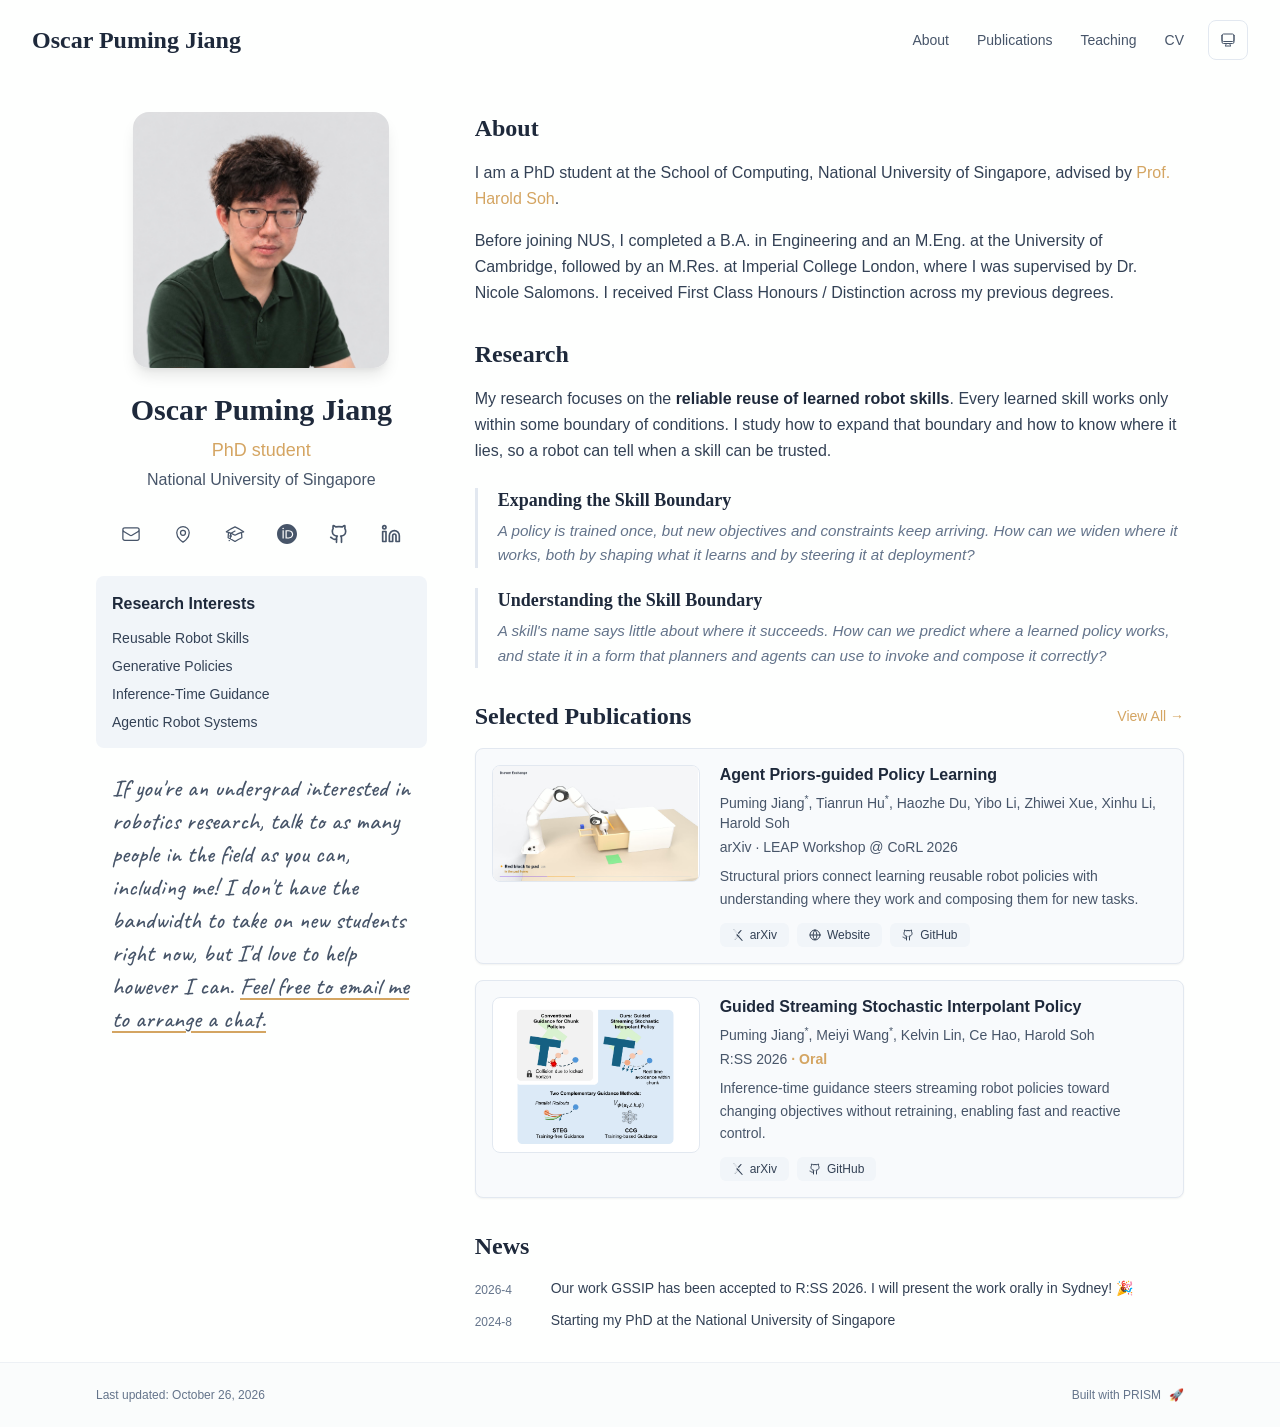
==== commit e4687128: "Publish sidebar interests from PRISM bf48095 Co-Authored-By: Claude Opus 5.5 <noreply@anthropic.com>" ====
--- a/index.html
+++ b/index.html
@@ -57,5 +57,5 @@
       root.lang = 'en';
       root.setAttribute('data-locale', 'en');
     }
-  </script><title>Oscar Puming Jiang</title><meta name="description" content="PhD student at the National University of Singapore working on the reliable reuse of learned robot skills: expanding and understanding where a learned skill works."/><link rel="author" href="https://0scarj1ang.github.io/"/><meta name="author" content="Oscar Puming Jiang"/><meta name="keywords" content="Oscar Puming Jiang,PhD,Research,National University of Singapore,Robot Learning,Reusable Robot Skills,Imitation Learning,Generative Robot Policies,Inference-Time Guidance,Structural Priors,Skill Composition,Agentic Robot Systems,Embodied AI"/><meta name="creator" content="Oscar Puming Jiang"/><meta name="publisher" content="Oscar Puming Jiang"/><link rel="canonical" href="https://0scarj1ang.github.io/"/><meta name="google-site-verification" content="aLSjp_YCoErw0JgOhe7-SfFHD6SKjpC-JsXU3JaZCbw"/><meta property="og:title" content="Oscar Puming Jiang"/><meta property="og:description" content="PhD student at the National University of Singapore working on the reliable reuse of learned robot skills: expanding and understanding where a learned skill works."/><meta property="og:site_name" content="Oscar Puming Jiang&#x27;s Academic Website"/><meta property="og:locale" content="en_US"/><meta property="og:type" content="website"/><meta name="twitter:card" content="summary"/><meta name="twitter:title" content="Oscar Puming Jiang"/><meta name="twitter:description" content="PhD student at the National University of Singapore working on the reliable reuse of learned robot skills: expanding and understanding where a learned skill works."/><link rel="icon" href="/favicon.svg"/><script>document.querySelectorAll('body link[rel="icon"], body link[rel="apple-touch-icon"]').forEach(el => document.head.appendChild(el))</script><script src="/_next/static/chunks/polyfills-42372ed130431b0a.js" noModule=""></script></head><body class="font-sans antialiased"><div style="visibility:hidden"><nav class="fixed top-0 left-0 right-0 z-50" data-headlessui-state=""><div class="transition-all duration-300 ease-out bg-transparent" style="transform:translateY(-100px)"><div class="max-w-7xl mx-auto px-4 sm:px-6 lg:px-8"><div class="flex justify-between items-center h-16 lg:h-20"><div class="flex-shrink-0" tabindex="0"><a class="text-xl lg:text-2xl font-serif font-semibold text-primary hover:text-accent transition-colors duration-200" href="/">Oscar Puming Jiang</a></div><div class="hidden lg:block"><div class="ml-10 flex items-center space-x-3"><div class="relative flex items-baseline space-x-1"><a data-nav-href="/" class="relative px-3 py-2 text-sm font-medium rounded-lg transition-colors duration-150 text-primary" href="/">About</a><a data-nav-href="/publications" class="relative px-3 py-2 text-sm font-medium rounded-lg transition-colors duration-150 text-neutral-600" href="/publications/">Publications</a><a data-nav-href="/teaching" class="relative px-3 py-2 text-sm font-medium rounded-lg transition-colors duration-150 text-neutral-600" href="/teaching/">Teaching</a><a data-nav-href="/cv" class="relative px-3 py-2 text-sm font-medium rounded-lg transition-colors duration-150 text-neutral-600" href="/cv/">CV</a></div><div class="flex items-center justify-center w-10 h-10 rounded-lg border border-neutral-200 dark:border-[rgba(148,163,184,0.24)] bg-background dark:bg-neutral-800"><div class="w-4 h-4 rounded-full bg-neutral-300 animate-pulse"></div></div></div></div><div class="lg:hidden flex items-center space-x-2"><div class="flex items-center justify-center w-10 h-10 rounded-lg border border-neutral-200 dark:border-[rgba(148,163,184,0.24)] bg-background dark:bg-neutral-800"><div class="w-4 h-4 rounded-full bg-neutral-300 animate-pulse"></div></div><button class="inline-flex items-center justify-center p-2 rounded-md text-neutral-600 hover:text-primary hover:bg-neutral-100 dark:hover:bg-neutral-800 focus:outline-none focus:ring-2 focus:ring-inset focus:ring-accent transition-colors duration-200" id="headlessui-disclosure-button-«Rv5db»" type="button" aria-expanded="false" data-headlessui-state=""><span class="sr-only">Open main menu</span><div><svg xmlns="http://www.w3.org/2000/svg" fill="none" viewBox="0 0 24 24" stroke-width="1.5" stroke="currentColor" aria-hidden="true" data-slot="icon" class="block h-6 w-6"><path stroke-linecap="round" stroke-linejoin="round" d="M3.75 6.75h16.5M3.75 12h16.5m-16.5 5.25h16.5"></path></svg></div></button></div></div></div></div></nav><main class="min-h-screen pt-16 lg:pt-20"><script type="application/ld+json">{"@context":"https://schema.org","@graph":[{"@type":"WebSite","@id":"https://0scarj1ang.github.io/#website","url":"https://0scarj1ang.github.io/","name":"Oscar Puming Jiang","author":{"@id":"https://0scarj1ang.github.io/#person"}},{"@type":"Person","@id":"https://0scarj1ang.github.io/#person","name":"Oscar Puming Jiang","alternateName":["Puming Jiang","Oscar Jiang"],"url":"https://0scarj1ang.github.io/","image":"https://0scarj1ang.github.io/oscar_jiang_portrait.jpg","jobTitle":"PhD student","description":"PhD student at the National University of Singapore working on the reliable reuse of learned robot skills: expanding and understanding where a learned skill works.","affiliation":{"@type":"CollegeOrUniversity","name":"National University of Singapore"},"alumniOf":[{"@type":"CollegeOrUniversity","name":"University of Cambridge"},{"@type":"CollegeOrUniversity","name":"Imperial College London"}],"knowsAbout":["Robot Learning","Reusable Robot Skills","Imitation Learning","Generative Robot Policies","Inference-Time Guidance","Structural Priors","Skill Composition","Agentic Robot Systems","Embodied AI"],"sameAs":["https://github.com/0scarJ1ang","https://www.linkedin.com/in/puming-jiang-a2b312420/"]},{"@type":"ProfilePage","@id":"https://0scarj1ang.github.io/#webpage","url":"https://0scarj1ang.github.io/","name":"Oscar Puming Jiang","isPartOf":{"@id":"https://0scarj1ang.github.io/#website"},"mainEntity":{"@id":"https://0scarj1ang.github.io/#person"}},{"@type":"ScholarlyArticle","@id":"https://0scarj1ang.github.io/publications/#jiang2026appl","headline":"Agent Priors-guided Policy Learning","name":"Agent Priors-guided Policy Learning","author":[{"@id":"https://0scarj1ang.github.io/#person"},{"@type":"Person","name":"Tianrun Hu"},{"@type":"Person","name":"Haozhe Du"},{"@type":"Person","name":"Yibo Li"},{"@type":"Person","name":"Zhiwei Xue"},{"@type":"Person","name":"Xinhu Li"},{"@type":"Person","name":"Harold Soh"}],"datePublished":"2026-09","abstract":"Robots that learn from a few demonstrations often require two forms of generalization. Compositional generalization recombines skills to solve new tasks, and skill generalization lets the learned policy behind each skill work in new situations. The two depend on each other, yet information is lost between composition and the skills it calls. Where a skill works is determined by the structure its policy is trained with, while composition sees the skill only through a separate description, such as a name, an instruction, or a symbolic operator, that omits this structure. Our key idea is to use each policy's structural prior as part of the interface between composition and the skill. A structural prior states what a behavior depends on, for example that a grasp depends only on the gripper's pose relative to the object. Built into training, it shapes where the policy generalizes; stated in language, it tells composition where the policy applies. We instantiate this idea in Agent Priors-guided Policy Learning (APPL). A construction agent segments complete demonstrations into reusable skills, proposes several structural priors for each skill, and trains and verifies one policy per prior. A runtime agent then selects among these prior-specific policies and composes them toward new task goals using their interfaces. Across MetaWorld and long-horizon ManiSkill tasks, APPL improves out-of-distribution skill generalization and enables previously unseen skill compositions; ablating the interface information substantially reduces performance. These results support the use of training-time structural assumptions as a bridge between skill learning and skill composition.","description":"Structural priors connect learning reusable robot policies with understanding where they work and composing them for new tasks.","keywords":"Robot Learning, Imitation Learning, Structural Priors, Skill Composition, Embodied AI","image":"https://0scarj1ang.github.io/papers/appl-demo.jpg","url":"https://agentics-robotics.github.io/APPL/","sameAs":["https://arxiv.org/abs/2609.35690"]},{"@type":"ScholarlyArticle","@id":"https://0scarj1ang.github.io/publications/#jiang2026gssip","headline":"Guided Streaming Stochastic Interpolant Policy","name":"Guided Streaming Stochastic Interpolant Policy","author":[{"@id":"https://0scarj1ang.github.io/#person"},{"@type":"Person","name":"Meiyi Wang"},{"@type":"Person","name":"Kelvin Lin"},{"@type":"Person","name":"Ce Hao"},{"@type":"Person","name":"Harold Soh"}],"datePublished":"2026","isPartOf":{"@type":"CreativeWork","name":"Proceedings of Robotics: Science and Systems (RSS)"},"abstract":"Inference-time guidance is essential for steering generative robot policies toward dynamic objectives without retraining, yet existing methods are largely confined to chunk-based architectures that exhibit high latency and lack the reactivity needed for test-time preference alignment or obstacle avoidance. In this work, we formally derive the optimal guidance term for Stochastic Interpolants (SI) by analyzing the value function's time evolution via the Backward Kolmogorov Equation, establishing a modified drift that theoretically guarantees sampling from a target distribution. We apply this framework to real-time control through the Streaming Stochastic Interpolant Policy (SSIP), which generalizes the deterministic Streaming Flow Policy (SFP). Unifying this guidance law with the streaming architecture enables fast and reactive control. To support diverse deployment needs, we propose two complementary mechanisms: training-free Stochastic Trajectory Ensemble Guidance (STEG) that computes gradients on-the-fly for zero-shot adaptation, and training-based Conditional Critic Guidance (CCG) for amortized inference. Empirical evaluations demonstrate that our guided streaming approach significantly outperforms conventional chunk-based policies in reactivity and provides superior, physically valid guidance for dynamic, unstructured environments.","description":"Inference-time guidance steers streaming robot policies toward changing objectives without retraining, enabling fast and reactive control.","keywords":"Robot Learning, Imitation Learning, Inference-Time Steering, Stochastic Interpolants, Streaming Policies","image":"https://0scarj1ang.github.io/papers/gssip-method.png","url":"https://arxiv.org/abs/2605.10051v1"}]}</script><div class="max-w-6xl mx-auto px-4 sm:px-6 lg:px-8 py-8 bg-background min-h-screen"><div class="grid grid-cols-1 lg:grid-cols-3 gap-12"><div class="lg:col-span-1"><div class="sticky top-8" style="opacity:0;transform:translateY(20px)"><div class="w-64 h-64 mx-auto mb-6 rounded-2xl overflow-hidden shadow-lg hover:shadow-xl transition-all duration-200 hover:scale-105"><img alt="Oscar Puming Jiang" width="256" height="256" decoding="async" data-nimg="1" class="w-full h-full object-cover object-[32%_center]" style="color:transparent" src="/oscar_jiang_portrait.jpg"/></div><div class="text-center mb-6"><h1 class="text-3xl font-serif font-bold text-primary mb-2">Oscar Puming Jiang</h1><p class="text-lg text-accent font-medium mb-1">PhD student</p><p class="text-neutral-600 mb-2">National University of Singapore</p></div><div class="flex flex-wrap justify-center gap-3 sm:gap-4 mb-6 relative px-2"><div class="relative"><button class="p-2 sm:p-2 transition-colors duration-200 text-neutral-600 dark:text-neutral-400 hover:text-accent" aria-label="Email"><svg xmlns="http://www.w3.org/2000/svg" fill="none" viewBox="0 0 24 24" stroke-width="1.5" stroke="currentColor" aria-hidden="true" data-slot="icon" class="h-5 w-5"><path stroke-linecap="round" stroke-linejoin="round" d="M21.75 6.75v10.5a2.25 2.25 0 0 1-2.25 2.25h-15a2.25 2.25 0 0 1-2.25-2.25V6.75m19.5 0A2.25 2.25 0 0 0 19.5 4.5h-15a2.25 2.25 0 0 0-2.25 2.25m19.5 0v.243a2.25 2.25 0 0 1-1.07 1.916l-7.5 4.615a2.25 2.25 0 0 1-2.36 0L3.32 8.91a2.25 2.25 0 0 1-1.07-1.916V6.75"></path></svg></button></div><div class="relative"><button class="p-2 sm:p-2 transition-colors duration-200 text-neutral-600 dark:text-neutral-400 hover:text-accent" aria-label="Location"><svg xmlns="http://www.w3.org/2000/svg" fill="none" viewBox="0 0 24 24" stroke-width="1.5" stroke="currentColor" aria-hidden="true" data-slot="icon" class="h-5 w-5"><path stroke-linecap="round" stroke-linejoin="round" d="M15 10.5a3 3 0 1 1-6 0 3 3 0 0 1 6 0Z"></path><path stroke-linecap="round" stroke-linejoin="round" d="M19.5 10.5c0 7.142-7.5 11.25-7.5 11.25S4.5 17.642 4.5 10.5a7.5 7.5 0 1 1 15 0Z"></path></svg></button></div><a href="https://scholar.google.com" target="_blank" rel="noopener noreferrer" class="p-2 sm:p-2 text-neutral-600 dark:text-neutral-400 hover:text-accent transition-colors duration-200" aria-label="Google Scholar"><svg xmlns="http://www.w3.org/2000/svg" fill="none" viewBox="0 0 24 24" stroke-width="1.5" stroke="currentColor" aria-hidden="true" data-slot="icon" class="h-5 w-5"><path stroke-linecap="round" stroke-linejoin="round" d="M4.26 10.147a60.438 60.438 0 0 0-.491 6.347A48.62 48.62 0 0 1 12 20.904a48.62 48.62 0 0 1 8.232-4.41 60.46 60.46 0 0 0-.491-6.347m-15.482 0a50.636 50.636 0 0 0-2.658-.813A59.906 59.906 0 0 1 12 3.493a59.903 59.903 0 0 1 10.399 5.84c-.896.248-1.783.52-2.658.814m-15.482 0A50.717 50.717 0 0 1 12 13.489a50.702 50.702 0 0 1 7.74-3.342M6.75 15a.75.75 0 1 0 0-1.5.75.75 0 0 0 0 1.5Zm0 0v-3.675A55.378 55.378 0 0 1 12 8.443m-7.007 11.55A5.981 5.981 0 0 0 6.75 15.75v-1.5"></path></svg></a><a href="https://orcid.org" target="_blank" rel="noopener noreferrer" class="p-2 sm:p-2 text-neutral-600 dark:text-neutral-400 hover:text-accent transition-colors duration-200" aria-label="ORCID"><svg viewBox="0 0 24 24" fill="currentColor" class="h-5 w-5" xmlns="http://www.w3.org/2000/svg"><path d="M12 0C5.372 0 0 5.372 0 12s5.372 12 12 12 12-5.372 12-12S18.628 0 12 0zM7.369 4.378c.525 0 .947.431.947.947s-.422.947-.947.947a.95.95 0 0 1-.947-.947c0-.525.422-.947.947-.947zm-.722 3.038h1.444v10.041H6.647V7.416zm3.562 0h3.9c3.712 0 5.344 2.653 5.344 5.025 0 2.578-2.016 5.025-5.325 5.025h-3.919V7.416zm1.444 1.303v7.444h2.297c3.272 0 4.022-2.484 4.022-3.722 0-2.016-1.284-3.722-4.097-3.722h-2.222z"></path></svg></a><a href="https://github.com/0scarJ1ang" target="_blank" rel="noopener noreferrer" class="p-2 sm:p-2 text-neutral-600 dark:text-neutral-400 hover:text-accent transition-colors duration-200" aria-label="GitHub"><svg xmlns="http://www.w3.org/2000/svg" width="24" height="24" viewBox="0 0 24 24" fill="none" stroke="currentColor" stroke-width="2" stroke-linecap="round" stroke-linejoin="round" class="lucide lucide-github h-5 w-5" aria-hidden="true"><path d="M15 22v-4a4.8 4.8 0 0 0-1-3.5c3 0 6-2 6-5.5.08-1.25-.27-2.48-1-3.5.28-1.15.28-2.35 0-3.5 0 0-1 0-3 1.5-2.64-.5-5.36-.5-8 0C6 2 5 2 5 2c-.3 1.15-.3 2.35 0 3.5A5.403 5.403 0 0 0 4 9c0 3.5 3 5.5 6 5.5-.39.49-.68 1.05-.85 1.65-.17.6-.22 1.23-.15 1.85v4"></path><path d="M9 18c-4.51 2-5-2-7-2"></path></svg></a><a href="https://www.linkedin.com/in/puming-jiang-a2b312420/" target="_blank" rel="noopener noreferrer" class="p-2 sm:p-2 text-neutral-600 dark:text-neutral-400 hover:text-accent transition-colors duration-200" aria-label="LinkedIn"><svg xmlns="http://www.w3.org/2000/svg" width="24" height="24" viewBox="0 0 24 24" fill="none" stroke="currentColor" stroke-width="2" stroke-linecap="round" stroke-linejoin="round" class="lucide lucide-linkedin h-5 w-5" aria-hidden="true"><path d="M16 8a6 6 0 0 1 6 6v7h-4v-7a2 2 0 0 0-2-2 2 2 0 0 0-2 2v7h-4v-7a6 6 0 0 1 6-6z"></path><rect width="4" height="12" x="2" y="9"></rect><circle cx="4" cy="4" r="2"></circle></svg></a></div><div class="bg-neutral-100 dark:bg-neutral-800 rounded-lg p-4 mb-6 hover:shadow-lg transition-all duration-200 hover:scale-[1.02]"><h3 class="font-semibold text-primary mb-3">Research Interests</h3><div class="space-y-2 text-sm text-neutral-700 dark:text-neutral-500"><div>Reusable Robot Skills</div><div>Generative Policies</div><div>Inference-Time Guidance</div><div>Agentic Robot Systems</div><div>Skill Composition</div></div></div><p class="mb-6 px-4 font-handwritten text-2xl font-medium leading-snug text-neutral-600">If you&#x27;re an undergrad interested in robotics research, talk to as many people in the field as you can, including me! I don&#x27;t have the bandwidth to take on new students right now, but I&#x27;d love to help however I can.<!-- --> <a href="mailto:p.jiang@u.nus.edu" class="underline decoration-accent underline-offset-4 hover:decoration-2 focus-visible:outline-2 focus-visible:outline-offset-4 focus-visible:outline-accent">Feel free to email me to arrange a chat.</a></p></div></div><div class="lg:col-span-2 space-y-8"><section id="about" class="scroll-mt-24 space-y-8"><section style="opacity:0;transform:translateY(20px)"><h2 class="text-2xl font-serif font-bold text-primary mb-4">About</h2><div class="text-neutral-700 dark:text-neutral-600 leading-relaxed"><p class="mb-4 last:mb-0">I am a PhD student at the School of Computing, National University of Singapore, advised by <a href="https://haroldsoh.com" node="[object Object]" target="_blank" rel="noopener noreferrer" class="text-accent font-medium transition-all duration-200 rounded hover:bg-accent/10 hover:shadow-sm">Prof. Harold Soh</a>.</p>
-<p class="mb-4 last:mb-0">Before joining NUS, I completed a B.A. in Engineering and an M.Eng. at the University of Cambridge, followed by an M.Res. at Imperial College London, where I was supervised by Dr. Nicole Salomons. I received First Class Honours / Distinction across my previous degrees.</p></div></section><section style="opacity:0;transform:translateY(20px)"><h2 class="text-2xl font-serif font-bold text-primary mb-4">Research</h2><div class="text-neutral-700 dark:text-neutral-600 leading-relaxed"><p class="mb-4 last:mb-0">My research focuses on the <strong class="font-semibold text-primary">reliable reuse of learned robot skills</strong>. Every learned skill works only within some boundary of conditions. I study how to expand that boundary and how to know where it lies, so a robot can tell when a skill can be trusted.</p></div><div class="mt-6 space-y-5"><div class="border-l-[3px] border-neutral-200 pl-5"><h3 class="text-lg font-serif font-bold text-primary leading-snug">Expanding the Skill Boundary</h3><p class="mt-1.5 text-[0.95rem] italic text-neutral-500 leading-relaxed">A policy is trained once, but new objectives and constraints keep arriving. How can we widen where it works, both by shaping what it learns and by steering it at deployment?</p></div><div class="border-l-[3px] border-neutral-200 pl-5"><h3 class="text-lg font-serif font-bold text-primary leading-snug">Understanding the Skill Boundary</h3><p class="mt-1.5 text-[0.95rem] italic text-neutral-500 leading-relaxed">A skill&#x27;s name says little about where it succeeds. How can we predict where a learned policy works, and state it in a form that planners and agents can use to invoke and compose it correctly?</p></div></div></section><section style="opacity:0;transform:translateY(20px)"><div class="flex items-center justify-between mb-4"><h2 class="text-2xl font-serif font-bold text-primary">Selected Publications</h2><a class="text-accent hover:text-accent-dark text-sm font-medium transition-all duration-200 rounded hover:bg-accent/10 hover:shadow-sm" href="/publications/">View All<!-- --> →</a></div><div class="space-y-4"><div class="bg-neutral-50 dark:bg-neutral-800 p-4 rounded-lg shadow-sm border border-neutral-200 dark:border-[rgba(148,163,184,0.24)] hover:shadow-lg transition-all duration-200 hover:scale-[1.02]" style="opacity:0;transform:translateY(20px)"><div class="flex flex-col sm:flex-row items-start gap-5"><div class="relative w-full shrink-0 overflow-hidden rounded-lg border border-neutral-200 bg-white aspect-video sm:w-48 lg:w-52"><a href="/papers/appl-demo.jpg" target="_blank" rel="noopener noreferrer" aria-label="View demonstration image for Agent Priors-guided Policy Learning" class="absolute inset-0 block transition-shadow hover:shadow-md focus-visible:outline-2 focus-visible:outline-offset-[-2px] focus-visible:outline-accent"><img alt="Agent Priors-guided Policy Learning: robot task demonstration" loading="lazy" decoding="async" data-nimg="fill" class="object-contain " style="position:absolute;height:100%;width:100%;left:0;top:0;right:0;bottom:0;color:transparent" src="/papers/appl-demo.jpg"/></a></div><div class="min-w-0 flex-1"><h3 class="font-semibold text-primary mb-2 leading-tight">Agent Priors-guided Policy Learning</h3><p class="text-sm text-neutral-600 dark:text-neutral-500 mb-1"><span><span>Puming Jiang</span><sup>*</sup>, </span><span><span>Tianrun Hu</span><sup>*</sup>, </span><span><span>Haozhe Du</span>, </span><span><span>Yibo Li</span>, </span><span><span>Zhiwei Xue</span>, </span><span><span>Xinhu Li</span>, </span><span><span>Harold Soh</span></span></p><p class="text-sm text-neutral-600 dark:text-neutral-500 mb-2">arXiv<span> · <!-- -->LEAP Workshop @ CoRL 2026</span></p><p class="text-sm text-neutral-600 dark:text-neutral-400 leading-relaxed">Structural priors connect learning reusable robot policies with understanding where they work and composing them for new tasks.</p><div class="flex flex-wrap gap-2 mt-3"><a href="https://arxiv.org/abs/2609.35690" target="_blank" rel="noopener noreferrer" class="inline-flex items-center px-3 py-1 rounded-md text-xs font-medium bg-neutral-100 dark:bg-neutral-900 text-neutral-700 dark:text-neutral-300 hover:bg-accent hover:text-white transition-colors"><svg viewBox="0 0 24 24" fill="currentColor" class="h-3 w-3 mr-1.5 shrink-0" aria-hidden="true" focusable="false"><path d="M3.8423 0a1.0037 1.0037 0 0 0-.922.6078c-.1536.3687-.0438.6275.2938 1.1113l6.9185 8.3597-1.0223 1.1058a1.0393 1.0393 0 0 0 .003 1.4229l1.2292 1.3135-5.4391 6.4444c-.2803.299-.4538.823-.2971 1.1986a1.0253 1.0253 0 0 0 .9585.635.9133.9133 0 0 0 .6891-.3405l5.783-6.126 7.4902 8.0051a.8527.8527 0 0 0 .6835.2597.9575.9575 0 0 0 .8777-.6138c.1577-.377-.017-.7502-.306-1.1407l-7.0518-8.3418 1.0632-1.13a.9626.9626 0 0 0 .0089-1.3165L4.6336.4639s-.3733-.4535-.768-.463zm0 .272h.0166c.2179.0052.4874.2715.5644.3639l.005.006.0052.0055 10.169 10.9905a.6915.6915 0 0 1-.0072.945l-1.0666 1.133-1.4982-1.7724-8.5994-10.39c-.3286-.472-.352-.6183-.2592-.841a.7307.7307 0 0 1 .6704-.4401Zm14.341 1.5701a.877.877 0 0 0-.6554.2418l-5.6962 6.1584 1.6944 1.8319 5.3089-6.5138c.3251-.4335.479-.6603.3247-1.0292a1.1205 1.1205 0 0 0-.9763-.689zm-7.6557 12.2823 1.3186 1.4135-5.7864 6.1295a.6494.6494 0 0 1-.4959.26.7516.7516 0 0 1-.706-.4669c-.1119-.2682.0359-.6864.2442-.9083l.0051-.0055.0047-.0055z"></path></svg>arXiv</a><a href="https://agentics-robotics.github.io/APPL/" target="_blank" rel="noopener noreferrer" class="inline-flex items-center px-3 py-1 rounded-md text-xs font-medium bg-neutral-100 dark:bg-neutral-900 text-neutral-700 dark:text-neutral-300 hover:bg-accent hover:text-white transition-colors"><svg xmlns="http://www.w3.org/2000/svg" width="24" height="24" viewBox="0 0 24 24" fill="none" stroke="currentColor" stroke-width="2" stroke-linecap="round" stroke-linejoin="round" class="lucide lucide-globe h-3 w-3 mr-1.5 shrink-0" aria-hidden="true"><circle cx="12" cy="12" r="10"></circle><path d="M12 2a14.5 14.5 0 0 0 0 20 14.5 14.5 0 0 0 0-20"></path><path d="M2 12h20"></path></svg>Website</a><a href="https://github.com/Agentics-robotics/Agent-Priors-guided-Policy-Learning" target="_blank" rel="noopener noreferrer" class="inline-flex items-center px-3 py-1 rounded-md text-xs font-medium bg-neutral-100 dark:bg-neutral-900 text-neutral-700 dark:text-neutral-300 hover:bg-accent hover:text-white transition-colors"><svg xmlns="http://www.w3.org/2000/svg" width="24" height="24" viewBox="0 0 24 24" fill="none" stroke="currentColor" stroke-width="2" stroke-linecap="round" stroke-linejoin="round" class="lucide lucide-github h-3 w-3 mr-1.5 shrink-0" aria-hidden="true"><path d="M15 22v-4a4.8 4.8 0 0 0-1-3.5c3 0 6-2 6-5.5.08-1.25-.27-2.48-1-3.5.28-1.15.28-2.35 0-3.5 0 0-1 0-3 1.5-2.64-.5-5.36-.5-8 0C6 2 5 2 5 2c-.3 1.15-.3 2.35 0 3.5A5.403 5.403 0 0 0 4 9c0 3.5 3 5.5 6 5.5-.39.49-.68 1.05-.85 1.65-.17.6-.22 1.23-.15 1.85v4"></path><path d="M9 18c-4.51 2-5-2-7-2"></path></svg>GitHub</a></div></div></div></div><div class="bg-neutral-50 dark:bg-neutral-800 p-4 rounded-lg shadow-sm border border-neutral-200 dark:border-[rgba(148,163,184,0.24)] hover:shadow-lg transition-all duration-200 hover:scale-[1.02]" style="opacity:0;transform:translateY(20px)"><div class="flex flex-col sm:flex-row items-start gap-5"><div class="relative w-full shrink-0 overflow-hidden rounded-lg border border-neutral-200 bg-white aspect-[4/3] sm:w-48 lg:w-52"><a href="/papers/gssip-method.png" target="_blank" rel="noopener noreferrer" aria-label="View method figure for Guided Streaming Stochastic Interpolant Policy" class="absolute inset-0 block transition-shadow hover:shadow-md focus-visible:outline-2 focus-visible:outline-offset-[-2px] focus-visible:outline-accent"><img alt="Guided Streaming Stochastic Interpolant Policy: method overview" loading="lazy" decoding="async" data-nimg="fill" class="object-contain p-2" style="position:absolute;height:100%;width:100%;left:0;top:0;right:0;bottom:0;color:transparent" src="/papers/gssip-method.png"/></a></div><div class="min-w-0 flex-1"><h3 class="font-semibold text-primary mb-2 leading-tight">Guided Streaming Stochastic Interpolant Policy</h3><p class="text-sm text-neutral-600 dark:text-neutral-500 mb-1"><span><span>Puming Jiang</span><sup>*</sup>, </span><span><span>Meiyi Wang</span><sup>*</sup>, </span><span><span>Kelvin Lin</span>, </span><span><span>Ce Hao</span>, </span><span><span>Harold Soh</span></span></p><p class="text-sm text-neutral-600 dark:text-neutral-500 mb-2">R:SS 2026<span class="font-semibold text-accent"> · <!-- -->Oral</span></p><p class="text-sm text-neutral-600 dark:text-neutral-400 leading-relaxed">Inference-time guidance steers streaming robot policies toward changing objectives without retraining, enabling fast and reactive control.</p><div class="flex flex-wrap gap-2 mt-3"><a href="https://arxiv.org/abs/2605.10051v1" target="_blank" rel="noopener noreferrer" class="inline-flex items-center px-3 py-1 rounded-md text-xs font-medium bg-neutral-100 dark:bg-neutral-900 text-neutral-700 dark:text-neutral-300 hover:bg-accent hover:text-white transition-colors"><svg viewBox="0 0 24 24" fill="currentColor" class="h-3 w-3 mr-1.5 shrink-0" aria-hidden="true" focusable="false"><path d="M3.8423 0a1.0037 1.0037 0 0 0-.922.6078c-.1536.3687-.0438.6275.2938 1.1113l6.9185 8.3597-1.0223 1.1058a1.0393 1.0393 0 0 0 .003 1.4229l1.2292 1.3135-5.4391 6.4444c-.2803.299-.4538.823-.2971 1.1986a1.0253 1.0253 0 0 0 .9585.635.9133.9133 0 0 0 .6891-.3405l5.783-6.126 7.4902 8.0051a.8527.8527 0 0 0 .6835.2597.9575.9575 0 0 0 .8777-.6138c.1577-.377-.017-.7502-.306-1.1407l-7.0518-8.3418 1.0632-1.13a.9626.9626 0 0 0 .0089-1.3165L4.6336.4639s-.3733-.4535-.768-.463zm0 .272h.0166c.2179.0052.4874.2715.5644.3639l.005.006.0052.0055 10.169 10.9905a.6915.6915 0 0 1-.0072.945l-1.0666 1.133-1.4982-1.7724-8.5994-10.39c-.3286-.472-.352-.6183-.2592-.841a.7307.7307 0 0 1 .6704-.4401Zm14.341 1.5701a.877.877 0 0 0-.6554.2418l-5.6962 6.1584 1.6944 1.8319 5.3089-6.5138c.3251-.4335.479-.6603.3247-1.0292a1.1205 1.1205 0 0 0-.9763-.689zm-7.6557 12.2823 1.3186 1.4135-5.7864 6.1295a.6494.6494 0 0 1-.4959.26.7516.7516 0 0 1-.706-.4669c-.1119-.2682.0359-.6864.2442-.9083l.0051-.0055.0047-.0055z"></path></svg>arXiv</a><a href="https://github.com/0scarJ1ang/guided-streaming-policy" target="_blank" rel="noopener noreferrer" class="inline-flex items-center px-3 py-1 rounded-md text-xs font-medium bg-neutral-100 dark:bg-neutral-900 text-neutral-700 dark:text-neutral-300 hover:bg-accent hover:text-white transition-colors"><svg xmlns="http://www.w3.org/2000/svg" width="24" height="24" viewBox="0 0 24 24" fill="none" stroke="currentColor" stroke-width="2" stroke-linecap="round" stroke-linejoin="round" class="lucide lucide-github h-3 w-3 mr-1.5 shrink-0" aria-hidden="true"><path d="M15 22v-4a4.8 4.8 0 0 0-1-3.5c3 0 6-2 6-5.5.08-1.25-.27-2.48-1-3.5.28-1.15.28-2.35 0-3.5 0 0-1 0-3 1.5-2.64-.5-5.36-.5-8 0C6 2 5 2 5 2c-.3 1.15-.3 2.35 0 3.5A5.403 5.403 0 0 0 4 9c0 3.5 3 5.5 6 5.5-.39.49-.68 1.05-.85 1.65-.17.6-.22 1.23-.15 1.85v4"></path><path d="M9 18c-4.51 2-5-2-7-2"></path></svg>GitHub</a></div></div></div></div></div></section><section style="opacity:0;transform:translateY(20px)"><h2 class="text-2xl font-serif font-bold text-primary mb-4">News</h2><div class="space-y-3"><div class="flex items-start space-x-3"><span class="text-xs text-neutral-500 mt-1 w-16 flex-shrink-0">2026-4</span><p class="text-sm text-neutral-700">Our work GSSIP has been accepted to R:SS 2026. I will present the work orally in Sydney! 🎉</p></div><div class="flex items-start space-x-3"><span class="text-xs text-neutral-500 mt-1 w-16 flex-shrink-0">2024-8</span><p class="text-sm text-neutral-700">Starting my PhD at the National University of Singapore</p></div></div></section></section></div></div></div><!--$--><!--/$--><!--$--><!--/$--></main><footer class="border-t border-neutral-200/50 bg-neutral-50/50 dark:bg-neutral-900/50 dark:border-neutral-700/50"><div class="max-w-6xl mx-auto px-4 sm:px-6 lg:px-8 py-6"><div class="flex flex-col sm:flex-row justify-between items-center gap-2"><p class="text-xs text-neutral-500">Last updated<!-- -->: <!-- -->October 26, 2026</p><p class="text-xs text-neutral-500 flex items-center"><a href="https://github.com/xyjoey/PRISM" target="_blank" rel="noopener noreferrer">Built with PRISM</a><span class="ml-2">🚀</span></p></div></div></footer></div><script src="/_next/static/chunks/webpack-679b75d1c4c2027c.js" async=""></script><script>(self.__next_f=self.__next_f||[]).push([0])</script><script>self.__next_f.push([1,"1:\"$Sreact.fragment\"\n3:I[3719,[\"461\",\"static/chunks/461-a9a5d7b05a71d978.js\",\"874\",\"static/chunks/874-6cc630662f3664af.js\",\"781\",\"static/chunks/781-565f00b965bb18d8.js\",\"177\",\"static/chunks/app/layout-64c6c42224257f2a.js\"],\"ThemeProvider\"]\n4:I[310,[\"461\",\"static/chunks/461-a9a5d7b05a71d978.js\",\"874\",\"static/chunks/874-6cc630662f3664af.js\",\"781\",\"static/chunks/781-565f00b965bb18d8.js\",\"177\",\"static/chunks/app/layout-64c6c42224257f2a.js\"],\"LocaleProvider\"]\n5:I[4574,[\"461\",\"static/chunks/461-a9a5d7b05a71d978.js\",\"874\",\"static/chunks/874-6cc630662f3664af.js\",\"781\",\"static/chunks/781-565f00b965bb18d8.js\",\"177\",\"static/chunks/app/layout-64c6c42224257f2a.js\"],\"default\"]\n6:I[7555,[],\"\"]\n7:I[1295,[],\"\"]\n8:I[2548,[\"461\",\"static/chunks/461-a9a5d7b05a71d978.js\",\"874\",\"static/chunks/874-6cc630662f3664af.js\",\"781\",\"static/chunks/781-565f00b965bb18d8.js\",\"177\",\"static/chunks/app/layout-64c6c42224257f2a.js\"],\"default\"]\n9:I[9243,[\"461\",\"static/chunks/461-a9a5d7b05a71d978.js\",\"874\",\"static/chunks/874-6cc630662f3664af.js\",\"781\",\"static/chunks/781-565f00b965bb18d8.js\",\"177\",\"static/chunks/app/layout-64c6c42224257f2a.js\"],\"\"]\nb:I[915,[\"461\",\"static/chunks/461-a9a5d7b05a71d978.js\",\"964\",\"static/chunks/964-aba271e32113f633.js\",\"874\",\"static/chunks/874-6cc630662f3664af.js\",\"748\",\"static/chunks/748-4ac8c5251e312e0e.js\",\"974\",\"static/chunks/app/page-26c63fd4dd658749.js\"],\"default\"]\ne:I[9665,[],\"MetadataBoundary\"]\n10:I[9665,[],\"OutletBoundary\"]\n13:I[4911,[],\"AsyncMetadataOutlet\"]\n15:I[9665,[],\"ViewportBoundary\"]\n17:I[6614,[],\"\"]\n:HL[\"/_next/static/css/9189f307c52f5640.css\",\"style\"]\n2:T57e,\n    try {\n      const cfg = {\"enabled\":false,\"locales\":[\"en\"],\"defaultLocale\":\"en\",\"mode\":\"auto\",\"fixedLocale\":\"en\",\"persist\":true,\"switcher\":true,\"labels\":{\"en\":\"English\"}};\n      const storageKey = 'locale-storage';\n      const normalize = (value) =\u003e typeof value === 'string' ? value.trim().replace('_', '-').toLowerCase() : '';\n      const matchLocale = (candidate) =\u003e {\n        const normalized = normalize(candidate);\n        if (!normalized) return nu"])</script><script>self.__next_f.push([1,"ll;\n        if (cfg.locales.includes(normalized)) return normalized;\n        const language = normalized.split('-')[0];\n        if (cfg.locales.includes(language)) return language;\n        return null;\n      };\n\n      let resolved = null;\n\n      if (cfg.persist) {\n        resolved = matchLocale(localStorage.getItem(storageKey));\n      }\n\n      if (!resolved) {\n        if (cfg.mode === 'fixed') {\n          resolved = cfg.fixedLocale;\n        } else {\n          resolved = matchLocale(navigator.language);\n        }\n      }\n\n      if (!resolved) {\n        resolved = cfg.defaultLocale;\n      }\n\n      const root = document.documentElement;\n      root.lang = resolved;\n      root.setAttribute('data-locale', resolved);\n\n      if (cfg.persist) {\n        localStorage.setItem(storageKey, resolved);\n      }\n    } catch (e) {\n      const root = document.documentElement;\n      root.lang = 'en';\n      root.setAttribute('data-locale', 'en');\n    }\n  a:T18d4,"])</script><script>self.__next_f.push([1,"{\"@context\":\"https://schema.org\",\"@graph\":[{\"@type\":\"WebSite\",\"@id\":\"https://0scarj1ang.github.io/#website\",\"url\":\"https://0scarj1ang.github.io/\",\"name\":\"Oscar Puming Jiang\",\"author\":{\"@id\":\"https://0scarj1ang.github.io/#person\"}},{\"@type\":\"Person\",\"@id\":\"https://0scarj1ang.github.io/#person\",\"name\":\"Oscar Puming Jiang\",\"alternateName\":[\"Puming Jiang\",\"Oscar Jiang\"],\"url\":\"https://0scarj1ang.github.io/\",\"image\":\"https://0scarj1ang.github.io/oscar_jiang_portrait.jpg\",\"jobTitle\":\"PhD student\",\"description\":\"PhD student at the National University of Singapore working on the reliable reuse of learned robot skills: expanding and understanding where a learned skill works.\",\"affiliation\":{\"@type\":\"CollegeOrUniversity\",\"name\":\"National University of Singapore\"},\"alumniOf\":[{\"@type\":\"CollegeOrUniversity\",\"name\":\"University of Cambridge\"},{\"@type\":\"CollegeOrUniversity\",\"name\":\"Imperial College London\"}],\"knowsAbout\":[\"Robot Learning\",\"Reusable Robot Skills\",\"Imitation Learning\",\"Generative Robot Policies\",\"Inference-Time Guidance\",\"Structural Priors\",\"Skill Composition\",\"Agentic Robot Systems\",\"Embodied AI\"],\"sameAs\":[\"https://github.com/0scarJ1ang\",\"https://www.linkedin.com/in/puming-jiang-a2b312420/\"]},{\"@type\":\"ProfilePage\",\"@id\":\"https://0scarj1ang.github.io/#webpage\",\"url\":\"https://0scarj1ang.github.io/\",\"name\":\"Oscar Puming Jiang\",\"isPartOf\":{\"@id\":\"https://0scarj1ang.github.io/#website\"},\"mainEntity\":{\"@id\":\"https://0scarj1ang.github.io/#person\"}},{\"@type\":\"ScholarlyArticle\",\"@id\":\"https://0scarj1ang.github.io/publications/#jiang2026appl\",\"headline\":\"Agent Priors-guided Policy Learning\",\"name\":\"Agent Priors-guided Policy Learning\",\"author\":[{\"@id\":\"https://0scarj1ang.github.io/#person\"},{\"@type\":\"Person\",\"name\":\"Tianrun Hu\"},{\"@type\":\"Person\",\"name\":\"Haozhe Du\"},{\"@type\":\"Person\",\"name\":\"Yibo Li\"},{\"@type\":\"Person\",\"name\":\"Zhiwei Xue\"},{\"@type\":\"Person\",\"name\":\"Xinhu Li\"},{\"@type\":\"Person\",\"name\":\"Harold Soh\"}],\"datePublished\":\"2026-09\",\"abstract\":\"Robots that learn from a few demonstrations often require two forms of generalization. Compositional generalization recombines skills to solve new tasks, and skill generalization lets the learned policy behind each skill work in new situations. The two depend on each other, yet information is lost between composition and the skills it calls. Where a skill works is determined by the structure its policy is trained with, while composition sees the skill only through a separate description, such as a name, an instruction, or a symbolic operator, that omits this structure. Our key idea is to use each policy's structural prior as part of the interface between composition and the skill. A structural prior states what a behavior depends on, for example that a grasp depends only on the gripper's pose relative to the object. Built into training, it shapes where the policy generalizes; stated in language, it tells composition where the policy applies. We instantiate this idea in Agent Priors-guided Policy Learning (APPL). A construction agent segments complete demonstrations into reusable skills, proposes several structural priors for each skill, and trains and verifies one policy per prior. A runtime agent then selects among these prior-specific policies and composes them toward new task goals using their interfaces. Across MetaWorld and long-horizon ManiSkill tasks, APPL improves out-of-distribution skill generalization and enables previously unseen skill compositions; ablating the interface information substantially reduces performance. These results support the use of training-time structural assumptions as a bridge between skill learning and skill composition.\",\"description\":\"Structural priors connect learning reusable robot policies with understanding where they work and composing them for new tasks.\",\"keywords\":\"Robot Learning, Imitation Learning, Structural Priors, Skill Composition, Embodied AI\",\"image\":\"https://0scarj1ang.github.io/papers/appl-demo.jpg\",\"url\":\"https://agentics-robotics.github.io/APPL/\",\"sameAs\":[\"https://arxiv.org/abs/2609.35690\"]},{\"@type\":\"ScholarlyArticle\",\"@id\":\"https://0scarj1ang.github.io/publications/#jiang2026gssip\",\"headline\":\"Guided Streaming Stochastic Interpolant Policy\",\"name\":\"Guided Streaming Stochastic Interpolant Policy\",\"author\":[{\"@id\":\"https://0scarj1ang.github.io/#person\"},{\"@type\":\"Person\",\"name\":\"Meiyi Wang\"},{\"@type\":\"Person\",\"name\":\"Kelvin Lin\"},{\"@type\":\"Person\",\"name\":\"Ce Hao\"},{\"@type\":\"Person\",\"name\":\"Harold Soh\"}],\"datePublished\":\"2026\",\"isPartOf\":{\"@type\":\"CreativeWork\",\"name\":\"Proceedings of Robotics: Science and Systems (RSS)\"},\"abstract\":\"Inference-time guidance is essential for steering generative robot policies toward dynamic objectives without retraining, yet existing methods are largely confined to chunk-based architectures that exhibit high latency and lack the reactivity needed for test-time preference alignment or obstacle avoidance. In this work, we formally derive the optimal guidance term for Stochastic Interpolants (SI) by analyzing the value function's time evolution via the Backward Kolmogorov Equation, establishing a modified drift that theoretically guarantees sampling from a target distribution. We apply this framework to real-time control through the Streaming Stochastic Interpolant Policy (SSIP), which generalizes the deterministic Streaming Flow Policy (SFP). Unifying this guidance law with the streaming architecture enables fast and reactive control. To support diverse deployment needs, we propose two complementary mechanisms: training-free Stochastic Trajectory Ensemble Guidance (STEG) that computes gradients on-the-fly for zero-shot adaptation, and training-based Conditional Critic Guidance (CCG) for amortized inference. Empirical evaluations demonstrate that our guided streaming approach significantly outperforms conventional chunk-based policies in reactivity and provides superior, physically valid guidance for dynamic, unstructured environments.\",\"description\":\"Inference-time guidance steers streaming robot policies toward changing objectives without retraining, enabling fast and reactive control.\",\"keywords\":\"Robot Learning, Imitation Learning, Inference-Time Steering, Stochastic Interpolants, Streaming Policies\",\"image\":\"https://0scarj1ang.github.io/papers/gssip-method.png\",\"url\":\"https://arxiv.org/abs/2605.10051v1\"}]}"])</script><script>self.__next_f.push([1,"c:T693,Robots that learn from a few demonstrations often require two forms of generalization. Compositional generalization recombines skills to solve new tasks, and skill generalization lets the learned policy behind each skill work in new situations. The two depend on each other, yet information is lost between composition and the skills it calls. Where a skill works is determined by the structure its policy is trained with, while composition sees the skill only through a separate description, such as a name, an instruction, or a symbolic operator, that omits this structure. Our key idea is to use each policy's structural prior as part of the interface between composition and the skill. A structural prior states what a behavior depends on, for example that a grasp depends only on the gripper's pose relative to the object. Built into training, it shapes where the policy generalizes; stated in language, it tells composition where the policy applies. We instantiate this idea in Agent Priors-guided Policy Learning (APPL). A construction agent segments complete demonstrations into reusable skills, proposes several structural priors for each skill, and trains and verifies one policy per prior. A runtime agent then selects among these prior-specific policies and composes them toward new task goals using their interfaces. Across MetaWorld and long-horizon ManiSkill tasks, APPL improves out-of-distribution skill generalization and enables previously unseen skill compositions; ablating the interface information substantially reduces performance. These results support the use of training-time structural assumptions as a bridge between skill learning and skill composition.d:T54d,Inference-time guidance is essential for steering generative robot policies toward dynamic objectives without retraining, yet existing methods are largely confined to chunk-based architectures that exhibit high latency and lack the reactivity needed for test-time preference alignment or obstacle avoidance. In this work, we formally derive the optima"])</script><script>self.__next_f.push([1,"l guidance term for Stochastic Interpolants (SI) by analyzing the value function's time evolution via the Backward Kolmogorov Equation, establishing a modified drift that theoretically guarantees sampling from a target distribution. We apply this framework to real-time control through the Streaming Stochastic Interpolant Policy (SSIP), which generalizes the deterministic Streaming Flow Policy (SFP). Unifying this guidance law with the streaming architecture enables fast and reactive control. To support diverse deployment needs, we propose two complementary mechanisms: training-free Stochastic Trajectory Ensemble Guidance (STEG) that computes gradients on-the-fly for zero-shot adaptation, and training-based Conditional Critic Guidance (CCG) for amortized inference. Empirical evaluations demonstrate that our guided streaming approach significantly outperforms conventional chunk-based policies in reactivity and provides superior, physically valid guidance for dynamic, unstructured environments."])</script><script>self.__next_f.push([1,"0:{\"P\":null,\"b\":\"PK-9OOiJAqhUVpvWdhfFx\",\"p\":\"\",\"c\":[\"\",\"\"],\"i\":false,\"f\":[[[\"\",{\"children\":[\"__PAGE__\",{}]},\"$undefined\",\"$undefined\",true],[\"\",[\"$\",\"$1\",\"c\",{\"children\":[[[\"$\",\"link\",\"0\",{\"rel\":\"stylesheet\",\"href\":\"/_next/static/css/9189f307c52f5640.css\",\"precedence\":\"next\",\"crossOrigin\":\"$undefined\",\"nonce\":\"$undefined\"}]],[\"$\",\"html\",null,{\"lang\":\"en\",\"className\":\"scroll-smooth\",\"suppressHydrationWarning\":true,\"children\":[[\"$\",\"head\",null,{\"children\":[[\"$\",\"link\",null,{\"rel\":\"icon\",\"href\":\"/favicon.svg\",\"type\":\"image/svg+xml\"}],[\"$\",\"link\",null,{\"rel\":\"dns-prefetch\",\"href\":\"https://jialeliu.com\"}],[\"$\",\"link\",null,{\"rel\":\"preconnect\",\"href\":\"https://jialeliu.com\",\"crossOrigin\":\"\"}],[\"$\",\"link\",null,{\"rel\":\"preload\",\"as\":\"font\",\"type\":\"font/woff2\",\"href\":\"https://jialeliu.com/fonts/georgiab.woff2\",\"crossOrigin\":\"\"}],[\"$\",\"script\",null,{\"dangerouslySetInnerHTML\":{\"__html\":\"\\n              try {\\n                const theme = localStorage.getItem('theme-storage');\\n                const parsed = theme ? JSON.parse(theme) : null;\\n                const setting = parsed?.state?.theme || 'system';\\n                const prefersDark = typeof window !== 'undefined' \u0026\u0026 window.matchMedia \u0026\u0026 window.matchMedia('(prefers-color-scheme: dark)').matches;\\n                const effective = setting === 'dark' ? 'dark' : (setting === 'light' ? 'light' : (prefersDark ? 'dark' : 'light'));\\n                var root = document.documentElement;\\n                root.classList.add(effective);\\n                root.setAttribute('data-theme', effective);\\n              } catch (e) {\\n                var root = document.documentElement;\\n                root.classList.add('light');\\n                root.setAttribute('data-theme', 'light');\\n              }\\n            \"}}],[\"$\",\"script\",null,{\"dangerouslySetInnerHTML\":{\"__html\":\"$2\"}}]]}],[\"$\",\"body\",null,{\"className\":\"font-sans antialiased\",\"children\":[[\"$\",\"$L3\",null,{\"children\":[\"$\",\"$L4\",null,{\"config\":{\"enabled\":false,\"locales\":[\"en\"],\"defaultLocale\":\"en\",\"mode\":\"auto\",\"fixedLocale\":\"en\",\"persist\":true,\"switcher\":true,\"labels\":{\"en\":\"English\"}},\"children\":[[\"$\",\"$L5\",null,{\"items\":[{\"title\":\"About\",\"type\":\"page\",\"target\":\"about\",\"href\":\"/\"},{\"title\":\"Publications\",\"type\":\"page\",\"target\":\"publications\",\"href\":\"/publications\"},{\"title\":\"Teaching\",\"type\":\"page\",\"target\":\"teaching\",\"href\":\"/teaching\"},{\"title\":\"CV\",\"type\":\"page\",\"target\":\"cv\",\"href\":\"/cv\"}],\"siteTitle\":\"Oscar Puming Jiang\",\"enableOnePageMode\":false,\"i18n\":\"$0:f:0:1:1:props:children:1:props:children:1:props:children:0:props:children:props:config\",\"itemsByLocale\":{\"en\":[{\"title\":\"About\",\"type\":\"page\",\"target\":\"about\",\"href\":\"/\"},{\"title\":\"Publications\",\"type\":\"page\",\"target\":\"publications\",\"href\":\"/publications\"},{\"title\":\"Teaching\",\"type\":\"page\",\"target\":\"teaching\",\"href\":\"/teaching\"},{\"title\":\"CV\",\"type\":\"page\",\"target\":\"cv\",\"href\":\"/cv\"}]},\"siteTitleByLocale\":{\"en\":\"Oscar Puming Jiang\"}}],[\"$\",\"main\",null,{\"className\":\"min-h-screen pt-16 lg:pt-20\",\"children\":[\"$\",\"$L6\",null,{\"parallelRouterKey\":\"children\",\"error\":\"$undefined\",\"errorStyles\":\"$undefined\",\"errorScripts\":\"$undefined\",\"template\":[\"$\",\"$L7\",null,{}],\"templateStyles\":\"$undefined\",\"templateScripts\":\"$undefined\",\"notFound\":[[[\"$\",\"title\",null,{\"children\":\"404: This page could not be found.\"}],[\"$\",\"div\",null,{\"style\":{\"fontFamily\":\"system-ui,\\\"Segoe UI\\\",Roboto,Helvetica,Arial,sans-serif,\\\"Apple Color Emoji\\\",\\\"Segoe UI Emoji\\\"\",\"height\":\"100vh\",\"textAlign\":\"center\",\"display\":\"flex\",\"flexDirection\":\"column\",\"alignItems\":\"center\",\"justifyContent\":\"center\"},\"children\":[\"$\",\"div\",null,{\"children\":[[\"$\",\"style\",null,{\"dangerouslySetInnerHTML\":{\"__html\":\"body{color:#000;background:#fff;margin:0}.next-error-h1{border-right:1px solid rgba(0,0,0,.3)}@media (prefers-color-scheme:dark){body{color:#fff;background:#000}.next-error-h1{border-right:1px solid rgba(255,255,255,.3)}}\"}}],[\"$\",\"h1\",null,{\"className\":\"next-error-h1\",\"style\":{\"display\":\"inline-block\",\"margin\":\"0 20px 0 0\",\"padding\":\"0 23px 0 0\",\"fontSize\":24,\"fontWeight\":500,\"verticalAlign\":\"top\",\"lineHeight\":\"49px\"},\"children\":404}],[\"$\",\"div\",null,{\"style\":{\"display\":\"inline-block\"},\"children\":[\"$\",\"h2\",null,{\"style\":{\"fontSize\":14,\"fontWeight\":400,\"lineHeight\":\"49px\",\"margin\":0},\"children\":\"This page could not be found.\"}]}]]}]}]],[]],\"forbidden\":\"$undefined\",\"unauthorized\":\"$undefined\"}]}],[\"$\",\"$L8\",null,{\"lastUpdated\":\"$undefined\",\"lastUpdatedByLocale\":{\"en\":\"October 26, 2026\"},\"defaultLocale\":\"en\"}]]}]}],[\"$\",\"$L9\",null,{\"src\":\"https://plausible.io/js/pa-Pj_-Cljdo3YsBJ5MLdfdJ.js\",\"strategy\":\"afterInteractive\"}],[\"$\",\"$L9\",null,{\"id\":\"plausible-init\",\"strategy\":\"afterInteractive\",\"dangerouslySetInnerHTML\":{\"__html\":\"\\n          window.plausible = window.plausible || function() {\\n          (window.plausible.q = window.plausible.q || []).push(arguments)\\n          };\\n          window.plausible.init = window.plausible.init || function(i) {\\n            window.plausible.o = i || {};\\n          };\\n          window.plausible.init();\\n        \"}}]]}]]}]]}],{\"children\":[\"__PAGE__\",[\"$\",\"$1\",\"c\",{\"children\":[[[\"$\",\"script\",null,{\"type\":\"application/ld+json\",\"dangerouslySetInnerHTML\":{\"__html\":\"$a\"}}],[\"$\",\"$Lb\",null,{\"dataByLocale\":{\"en\":{\"author\":{\"name\":\"Oscar Puming Jiang\",\"title\":\"PhD student\",\"institution\":\"National University of Singapore\",\"avatar\":\"/oscar_jiang_portrait.jpg\"},\"social\":{\"email\":\"p.jiang@u.nus.edu\",\"location\":\"Singapore\",\"location_url\":\"https://maps.app.goo.gl/eiaeHp5jSENpPr959\",\"location_details\":[\"School of Computing\",\"National University of Singapore, Singapore\"],\"google_scholar\":\"https://scholar.google.com\",\"orcid\":\"https://orcid.org\",\"github\":\"https://github.com/0scarJ1ang\",\"linkedin\":\"https://www.linkedin.com/in/puming-jiang-a2b312420/\"},\"features\":{\"enable_likes\":false,\"enable_one_page_mode\":false},\"enableOnePageMode\":false,\"researchInterests\":[\"Reusable Robot Skills\",\"Generative Policies\",\"Inference-Time Guidance\",\"Agentic Robot Systems\",\"Skill Composition\"],\"outreachNote\":{\"text\":\"If you're an undergrad interested in robotics research, talk to as many people in the field as you can, including me! I don't have the bandwidth to take on new students right now, but I'd love to help however I can.\",\"email_label\":\"Feel free to email me to arrange a chat.\"},\"pagesToShow\":[{\"type\":\"about\",\"id\":\"about\",\"sections\":[{\"id\":\"about\",\"type\":\"markdown\",\"source\":\"bio.md\",\"title\":\"About\",\"content\":\"I am a PhD student at the School of Computing, National University of Singapore, advised by [Prof. Harold Soh](https://haroldsoh.com).\\n\\nBefore joining NUS, I completed a B.A. in Engineering and an M.Eng. at the University of Cambridge, followed by an M.Res. at Imperial College London, where I was supervised by Dr. Nicole Salomons. I received First Class Honours / Distinction across my previous degrees.\\n\"},{\"id\":\"research_interests\",\"type\":\"markdown\",\"source\":\"research.md\",\"title\":\"Research\",\"themes\":[{\"title\":\"Expanding the Skill Boundary\",\"description\":\"A policy is trained once, but new objectives and constraints keep arriving. How can we widen where it works, both by shaping what it learns and by steering it at deployment?\"},{\"title\":\"Understanding the Skill Boundary\",\"description\":\"A skill's name says little about where it succeeds. How can we predict where a learned policy works, and state it in a form that planners and agents can use to invoke and compose it correctly?\"}],\"content\":\"My research focuses on the **reliable reuse of learned robot skills**. Every learned skill works only within some boundary of conditions. I study how to expand that boundary and how to know where it lies, so a robot can tell when a skill can be trusted.\\n\"},{\"id\":\"featured_publications\",\"type\":\"publications\",\"title\":\"Selected Publications\",\"filter\":\"selected\",\"limit\":5,\"publications\":[{\"id\":\"jiang2026appl\",\"title\":\"Agent Priors-guided Policy Learning\",\"authors\":[{\"name\":\"Puming Jiang\",\"isHighlighted\":false,\"isCorresponding\":false,\"isCoAuthor\":true},{\"name\":\"Tianrun Hu\",\"isHighlighted\":false,\"isCorresponding\":false,\"isCoAuthor\":true},{\"name\":\"Haozhe Du\",\"isHighlighted\":false,\"isCorresponding\":false,\"isCoAuthor\":false},{\"name\":\"Yibo Li\",\"isHighlighted\":false,\"isCorresponding\":false,\"isCoAuthor\":false},{\"name\":\"Zhiwei Xue\",\"isHighlighted\":false,\"isCorresponding\":false,\"isCoAuthor\":false},{\"name\":\"Xinhu Li\",\"isHighlighted\":false,\"isCorresponding\":false,\"isCoAuthor\":false},{\"name\":\"Harold Soh\",\"isHighlighted\":false,\"isCorresponding\":false,\"isCoAuthor\":false}],\"year\":2026,\"month\":\"9\",\"type\":\"journal\",\"status\":\"published\",\"tags\":[\"Robot Learning\",\"Imitation Learning\",\"Structural Priors\",\"Skill Composition\",\"Embodied AI\"],\"keywords\":\"$0:f:0:1:2:children:1:props:children:0:1:props:dataByLocale:en:pagesToShow:0:sections:2:publications:0:tags\",\"researchArea\":\"machine-learning\",\"journal\":\"arXiv preprint arXiv:2609.35690\",\"conference\":\"\",\"venue\":\"arXiv\",\"presentation\":\"\",\"workshop\":\"LEAP Workshop @ CoRL 2026\",\"url\":\"https://agentics-robotics.github.io/APPL/\",\"code\":\"https://github.com/Agentics-robotics/Agent-Priors-guided-Policy-Learning\",\"arxivId\":\"2609.35690\",\"abstract\":\"$c\",\"description\":\"Structural priors connect learning reusable robot policies with understanding where they work and composing them for new tasks.\",\"selected\":true,\"preview\":\"appl-demo.jpg\",\"previewVideo\":\"appl-demo.mp4\",\"bibtex\":\"@article{jiang2026appl,\\n  title = {Agent Priors-guided Policy Learning},\\n  author = {Puming Jiang and Tianrun Hu and Haozhe Du and Yibo Li and Zhiwei Xue and Xinhu Li and Harold Soh},\\n  journal = {arXiv preprint arXiv:2609.35690},\\n  year = {2026},\\n  month = {sep},\\n  eprint = {2609.35690},\\n  archivePrefix = {arXiv},\\n  primaryClass = {cs.RO},\\n  url = {https://agentics-robotics.github.io/APPL/}\\n}\"},{\"id\":\"jiang2026gssip\",\"title\":\"Guided Streaming Stochastic Interpolant Policy\",\"authors\":[{\"name\":\"Puming Jiang\",\"isHighlighted\":false,\"isCorresponding\":false,\"isCoAuthor\":true},{\"name\":\"Meiyi Wang\",\"isHighlighted\":false,\"isCorresponding\":false,\"isCoAuthor\":true},{\"name\":\"Kelvin Lin\",\"isHighlighted\":false,\"isCorresponding\":false,\"isCoAuthor\":false},{\"name\":\"Ce Hao\",\"isHighlighted\":false,\"isCorresponding\":false,\"isCoAuthor\":false},{\"name\":\"Harold Soh\",\"isHighlighted\":false,\"isCorresponding\":false,\"isCoAuthor\":false}],\"year\":2026,\"type\":\"conference\",\"status\":\"published\",\"tags\":[\"Robot Learning\",\"Imitation Learning\",\"Inference-Time Steering\",\"Stochastic Interpolants\",\"Streaming Policies\"],\"keywords\":\"$0:f:0:1:2:children:1:props:children:0:1:props:dataByLocale:en:pagesToShow:0:sections:2:publications:1:tags\",\"researchArea\":\"machine-learning\",\"journal\":\"\",\"conference\":\"Proceedings of Robotics: Science and Systems (RSS)\",\"venue\":\"R:SS\",\"presentation\":\"Oral\",\"workshop\":\"\",\"code\":\"https://github.com/0scarJ1ang/guided-streaming-policy\",\"arxivId\":\"2605.10051v1\",\"abstract\":\"$d\",\"description\":\"Inference-time guidance steers streaming robot policies toward changing objectives without retraining, enabling fast and reactive control.\",\"selected\":true,\"preview\":\"gssip-method.png\",\"bibtex\":\"@inproceedings{jiang2026gssip,\\n  title = {Guided Streaming Stochastic Interpolant Policy},\\n  author = {Puming Jiang and Meiyi Wang and Kelvin Lin and Ce Hao and Harold Soh},\\n  booktitle = {Proceedings of Robotics: Science and Systems (RSS)},\\n  year = {2026},\\n  arxivId = {2605.10051v1}\\n}\"}]},{\"id\":\"news\",\"type\":\"list\",\"title\":\"News\",\"source\":\"news.toml\",\"items\":[{\"date\":\"2026-4\",\"content\":\"Our work GSSIP has been accepted to R:SS 2026. I will present the work orally in Sydney! 🎉\"},{\"date\":\"2024-8\",\"content\":\"Starting my PhD at the National University of Singapore\"}]}]}]}},\"defaultLocale\":\"en\"}]],[\"$\",\"$Le\",null,{\"children\":\"$Lf\"}],null,[\"$\",\"$L10\",null,{\"children\":[\"$L11\",\"$L12\",[\"$\",\"$L13\",null,{\"promise\":\"$@14\"}]]}]]}],{},null,false]},null,false],[\"$\",\"$1\",\"h\",{\"children\":[null,[\"$\",\"$1\",\"jQDkMl6Rh8g5djht0fWiP\",{\"children\":[[\"$\",\"$L15\",null,{\"children\":\"$L16\"}],null]}],null]}],false]],\"m\":\"$undefined\",\"G\":[\"$17\",\"$undefined\"],\"s\":false,\"S\":true}\n"])</script><script>self.__next_f.push([1,"18:\"$Sreact.suspense\"\n19:I[4911,[],\"AsyncMetadata\"]\nf:[\"$\",\"$18\",null,{\"fallback\":null,\"children\":[\"$\",\"$L19\",null,{\"promise\":\"$@1a\"}]}]\n"])</script><script>self.__next_f.push([1,"12:null\n"])</script><script>self.__next_f.push([1,"16:[[\"$\",\"meta\",\"0\",{\"charSet\":\"utf-8\"}],[\"$\",\"meta\",\"1\",{\"name\":\"viewport\",\"content\":\"width=device-width, initial-scale=1\"}]]\n11:null\n"])</script><script>self.__next_f.push([1,"1a:{\"metadata\":[[\"$\",\"title\",\"0\",{\"children\":\"Oscar Puming Jiang\"}],[\"$\",\"meta\",\"1\",{\"name\":\"description\",\"content\":\"PhD student at the National University of Singapore working on the reliable reuse of learned robot skills: expanding and understanding where a learned skill works.\"}],[\"$\",\"link\",\"2\",{\"rel\":\"author\",\"href\":\"https://0scarj1ang.github.io/\"}],[\"$\",\"meta\",\"3\",{\"name\":\"author\",\"content\":\"Oscar Puming Jiang\"}],[\"$\",\"meta\",\"4\",{\"name\":\"keywords\",\"content\":\"Oscar Puming Jiang,PhD,Research,National University of Singapore,Robot Learning,Reusable Robot Skills,Imitation Learning,Generative Robot Policies,Inference-Time Guidance,Structural Priors,Skill Composition,Agentic Robot Systems,Embodied AI\"}],[\"$\",\"meta\",\"5\",{\"name\":\"creator\",\"content\":\"Oscar Puming Jiang\"}],[\"$\",\"meta\",\"6\",{\"name\":\"publisher\",\"content\":\"Oscar Puming Jiang\"}],[\"$\",\"link\",\"7\",{\"rel\":\"canonical\",\"href\":\"https://0scarj1ang.github.io/\"}],[\"$\",\"meta\",\"8\",{\"name\":\"google-site-verification\",\"content\":\"aLSjp_YCoErw0JgOhe7-SfFHD6SKjpC-JsXU3JaZCbw\"}],[\"$\",\"meta\",\"9\",{\"property\":\"og:title\",\"content\":\"Oscar Puming Jiang\"}],[\"$\",\"meta\",\"10\",{\"property\":\"og:description\",\"content\":\"PhD student at the National University of Singapore working on the reliable reuse of learned robot skills: expanding and understanding where a learned skill works.\"}],[\"$\",\"meta\",\"11\",{\"property\":\"og:site_name\",\"content\":\"Oscar Puming Jiang's Academic Website\"}],[\"$\",\"meta\",\"12\",{\"property\":\"og:locale\",\"content\":\"en_US\"}],[\"$\",\"meta\",\"13\",{\"property\":\"og:type\",\"content\":\"website\"}],[\"$\",\"meta\",\"14\",{\"name\":\"twitter:card\",\"content\":\"summary\"}],[\"$\",\"meta\",\"15\",{\"name\":\"twitter:title\",\"content\":\"Oscar Puming Jiang\"}],[\"$\",\"meta\",\"16\",{\"name\":\"twitter:description\",\"content\":\"PhD student at the National University of Singapore working on the reliable reuse of learned robot skills: expanding and understanding where a learned skill works.\"}],[\"$\",\"link\",\"17\",{\"rel\":\"icon\",\"href\":\"/favicon.svg\"}]],\"error\":null,\"digest\":\"$undefined\"}\n14:{\"metadata\":\"$1a:metadata\",\"error\":null,\"dig"])</script><script>self.__next_f.push([1,"est\":\"$undefined\"}\n"])</script></body></html>+  </script><title>Oscar Puming Jiang</title><meta name="description" content="PhD student at the National University of Singapore working on the reliable reuse of learned robot skills: expanding and understanding where a learned skill works."/><link rel="author" href="https://0scarj1ang.github.io/"/><meta name="author" content="Oscar Puming Jiang"/><meta name="keywords" content="Oscar Puming Jiang,PhD,Research,National University of Singapore,Robot Learning,Reusable Robot Skills,Imitation Learning,Generative Robot Policies,Inference-Time Guidance,Structural Priors,Skill Composition,Agentic Robot Systems,Embodied AI"/><meta name="creator" content="Oscar Puming Jiang"/><meta name="publisher" content="Oscar Puming Jiang"/><link rel="canonical" href="https://0scarj1ang.github.io/"/><meta name="google-site-verification" content="aLSjp_YCoErw0JgOhe7-SfFHD6SKjpC-JsXU3JaZCbw"/><meta property="og:title" content="Oscar Puming Jiang"/><meta property="og:description" content="PhD student at the National University of Singapore working on the reliable reuse of learned robot skills: expanding and understanding where a learned skill works."/><meta property="og:site_name" content="Oscar Puming Jiang&#x27;s Academic Website"/><meta property="og:locale" content="en_US"/><meta property="og:type" content="website"/><meta name="twitter:card" content="summary"/><meta name="twitter:title" content="Oscar Puming Jiang"/><meta name="twitter:description" content="PhD student at the National University of Singapore working on the reliable reuse of learned robot skills: expanding and understanding where a learned skill works."/><link rel="icon" href="/favicon.svg"/><script>document.querySelectorAll('body link[rel="icon"], body link[rel="apple-touch-icon"]').forEach(el => document.head.appendChild(el))</script><script src="/_next/static/chunks/polyfills-42372ed130431b0a.js" noModule=""></script></head><body class="font-sans antialiased"><div style="visibility:hidden"><nav class="fixed top-0 left-0 right-0 z-50" data-headlessui-state=""><div class="transition-all duration-300 ease-out bg-transparent" style="transform:translateY(-100px)"><div class="max-w-7xl mx-auto px-4 sm:px-6 lg:px-8"><div class="flex justify-between items-center h-16 lg:h-20"><div class="flex-shrink-0" tabindex="0"><a class="text-xl lg:text-2xl font-serif font-semibold text-primary hover:text-accent transition-colors duration-200" href="/">Oscar Puming Jiang</a></div><div class="hidden lg:block"><div class="ml-10 flex items-center space-x-3"><div class="relative flex items-baseline space-x-1"><a data-nav-href="/" class="relative px-3 py-2 text-sm font-medium rounded-lg transition-colors duration-150 text-primary" href="/">About</a><a data-nav-href="/publications" class="relative px-3 py-2 text-sm font-medium rounded-lg transition-colors duration-150 text-neutral-600" href="/publications/">Publications</a><a data-nav-href="/teaching" class="relative px-3 py-2 text-sm font-medium rounded-lg transition-colors duration-150 text-neutral-600" href="/teaching/">Teaching</a><a data-nav-href="/cv" class="relative px-3 py-2 text-sm font-medium rounded-lg transition-colors duration-150 text-neutral-600" href="/cv/">CV</a></div><div class="flex items-center justify-center w-10 h-10 rounded-lg border border-neutral-200 dark:border-[rgba(148,163,184,0.24)] bg-background dark:bg-neutral-800"><div class="w-4 h-4 rounded-full bg-neutral-300 animate-pulse"></div></div></div></div><div class="lg:hidden flex items-center space-x-2"><div class="flex items-center justify-center w-10 h-10 rounded-lg border border-neutral-200 dark:border-[rgba(148,163,184,0.24)] bg-background dark:bg-neutral-800"><div class="w-4 h-4 rounded-full bg-neutral-300 animate-pulse"></div></div><button class="inline-flex items-center justify-center p-2 rounded-md text-neutral-600 hover:text-primary hover:bg-neutral-100 dark:hover:bg-neutral-800 focus:outline-none focus:ring-2 focus:ring-inset focus:ring-accent transition-colors duration-200" id="headlessui-disclosure-button-«Rv5db»" type="button" aria-expanded="false" data-headlessui-state=""><span class="sr-only">Open main menu</span><div><svg xmlns="http://www.w3.org/2000/svg" fill="none" viewBox="0 0 24 24" stroke-width="1.5" stroke="currentColor" aria-hidden="true" data-slot="icon" class="block h-6 w-6"><path stroke-linecap="round" stroke-linejoin="round" d="M3.75 6.75h16.5M3.75 12h16.5m-16.5 5.25h16.5"></path></svg></div></button></div></div></div></div></nav><main class="min-h-screen pt-16 lg:pt-20"><script type="application/ld+json">{"@context":"https://schema.org","@graph":[{"@type":"WebSite","@id":"https://0scarj1ang.github.io/#website","url":"https://0scarj1ang.github.io/","name":"Oscar Puming Jiang","author":{"@id":"https://0scarj1ang.github.io/#person"}},{"@type":"Person","@id":"https://0scarj1ang.github.io/#person","name":"Oscar Puming Jiang","alternateName":["Puming Jiang","Oscar Jiang"],"url":"https://0scarj1ang.github.io/","image":"https://0scarj1ang.github.io/oscar_jiang_portrait.jpg","jobTitle":"PhD student","description":"PhD student at the National University of Singapore working on the reliable reuse of learned robot skills: expanding and understanding where a learned skill works.","affiliation":{"@type":"CollegeOrUniversity","name":"National University of Singapore"},"alumniOf":[{"@type":"CollegeOrUniversity","name":"University of Cambridge"},{"@type":"CollegeOrUniversity","name":"Imperial College London"}],"knowsAbout":["Robot Learning","Reusable Robot Skills","Imitation Learning","Generative Robot Policies","Inference-Time Guidance","Structural Priors","Skill Composition","Agentic Robot Systems","Embodied AI"],"sameAs":["https://github.com/0scarJ1ang","https://www.linkedin.com/in/puming-jiang-a2b312420/"]},{"@type":"ProfilePage","@id":"https://0scarj1ang.github.io/#webpage","url":"https://0scarj1ang.github.io/","name":"Oscar Puming Jiang","isPartOf":{"@id":"https://0scarj1ang.github.io/#website"},"mainEntity":{"@id":"https://0scarj1ang.github.io/#person"}},{"@type":"ScholarlyArticle","@id":"https://0scarj1ang.github.io/publications/#jiang2026appl","headline":"Agent Priors-guided Policy Learning","name":"Agent Priors-guided Policy Learning","author":[{"@id":"https://0scarj1ang.github.io/#person"},{"@type":"Person","name":"Tianrun Hu"},{"@type":"Person","name":"Haozhe Du"},{"@type":"Person","name":"Yibo Li"},{"@type":"Person","name":"Zhiwei Xue"},{"@type":"Person","name":"Xinhu Li"},{"@type":"Person","name":"Harold Soh"}],"datePublished":"2026-09","abstract":"Robots that learn from a few demonstrations often require two forms of generalization. Compositional generalization recombines skills to solve new tasks, and skill generalization lets the learned policy behind each skill work in new situations. The two depend on each other, yet information is lost between composition and the skills it calls. Where a skill works is determined by the structure its policy is trained with, while composition sees the skill only through a separate description, such as a name, an instruction, or a symbolic operator, that omits this structure. Our key idea is to use each policy's structural prior as part of the interface between composition and the skill. A structural prior states what a behavior depends on, for example that a grasp depends only on the gripper's pose relative to the object. Built into training, it shapes where the policy generalizes; stated in language, it tells composition where the policy applies. We instantiate this idea in Agent Priors-guided Policy Learning (APPL). A construction agent segments complete demonstrations into reusable skills, proposes several structural priors for each skill, and trains and verifies one policy per prior. A runtime agent then selects among these prior-specific policies and composes them toward new task goals using their interfaces. Across MetaWorld and long-horizon ManiSkill tasks, APPL improves out-of-distribution skill generalization and enables previously unseen skill compositions; ablating the interface information substantially reduces performance. These results support the use of training-time structural assumptions as a bridge between skill learning and skill composition.","description":"Structural priors connect learning reusable robot policies with understanding where they work and composing them for new tasks.","keywords":"Robot Learning, Imitation Learning, Structural Priors, Skill Composition, Embodied AI","image":"https://0scarj1ang.github.io/papers/appl-demo.jpg","url":"https://agentics-robotics.github.io/APPL/","sameAs":["https://arxiv.org/abs/2609.35690"]},{"@type":"ScholarlyArticle","@id":"https://0scarj1ang.github.io/publications/#jiang2026gssip","headline":"Guided Streaming Stochastic Interpolant Policy","name":"Guided Streaming Stochastic Interpolant Policy","author":[{"@id":"https://0scarj1ang.github.io/#person"},{"@type":"Person","name":"Meiyi Wang"},{"@type":"Person","name":"Kelvin Lin"},{"@type":"Person","name":"Ce Hao"},{"@type":"Person","name":"Harold Soh"}],"datePublished":"2026","isPartOf":{"@type":"CreativeWork","name":"Proceedings of Robotics: Science and Systems (RSS)"},"abstract":"Inference-time guidance is essential for steering generative robot policies toward dynamic objectives without retraining, yet existing methods are largely confined to chunk-based architectures that exhibit high latency and lack the reactivity needed for test-time preference alignment or obstacle avoidance. In this work, we formally derive the optimal guidance term for Stochastic Interpolants (SI) by analyzing the value function's time evolution via the Backward Kolmogorov Equation, establishing a modified drift that theoretically guarantees sampling from a target distribution. We apply this framework to real-time control through the Streaming Stochastic Interpolant Policy (SSIP), which generalizes the deterministic Streaming Flow Policy (SFP). Unifying this guidance law with the streaming architecture enables fast and reactive control. To support diverse deployment needs, we propose two complementary mechanisms: training-free Stochastic Trajectory Ensemble Guidance (STEG) that computes gradients on-the-fly for zero-shot adaptation, and training-based Conditional Critic Guidance (CCG) for amortized inference. Empirical evaluations demonstrate that our guided streaming approach significantly outperforms conventional chunk-based policies in reactivity and provides superior, physically valid guidance for dynamic, unstructured environments.","description":"Inference-time guidance steers streaming robot policies toward changing objectives without retraining, enabling fast and reactive control.","keywords":"Robot Learning, Imitation Learning, Inference-Time Steering, Stochastic Interpolants, Streaming Policies","image":"https://0scarj1ang.github.io/papers/gssip-method.png","url":"https://arxiv.org/abs/2605.10051v1"}]}</script><div class="max-w-6xl mx-auto px-4 sm:px-6 lg:px-8 py-8 bg-background min-h-screen"><div class="grid grid-cols-1 lg:grid-cols-3 gap-12"><div class="lg:col-span-1"><div class="sticky top-8" style="opacity:0;transform:translateY(20px)"><div class="w-64 h-64 mx-auto mb-6 rounded-2xl overflow-hidden shadow-lg hover:shadow-xl transition-all duration-200 hover:scale-105"><img alt="Oscar Puming Jiang" width="256" height="256" decoding="async" data-nimg="1" class="w-full h-full object-cover object-[32%_center]" style="color:transparent" src="/oscar_jiang_portrait.jpg"/></div><div class="text-center mb-6"><h1 class="text-3xl font-serif font-bold text-primary mb-2">Oscar Puming Jiang</h1><p class="text-lg text-accent font-medium mb-1">PhD student</p><p class="text-neutral-600 mb-2">National University of Singapore</p></div><div class="flex flex-wrap justify-center gap-3 sm:gap-4 mb-6 relative px-2"><div class="relative"><button class="p-2 sm:p-2 transition-colors duration-200 text-neutral-600 dark:text-neutral-400 hover:text-accent" aria-label="Email"><svg xmlns="http://www.w3.org/2000/svg" fill="none" viewBox="0 0 24 24" stroke-width="1.5" stroke="currentColor" aria-hidden="true" data-slot="icon" class="h-5 w-5"><path stroke-linecap="round" stroke-linejoin="round" d="M21.75 6.75v10.5a2.25 2.25 0 0 1-2.25 2.25h-15a2.25 2.25 0 0 1-2.25-2.25V6.75m19.5 0A2.25 2.25 0 0 0 19.5 4.5h-15a2.25 2.25 0 0 0-2.25 2.25m19.5 0v.243a2.25 2.25 0 0 1-1.07 1.916l-7.5 4.615a2.25 2.25 0 0 1-2.36 0L3.32 8.91a2.25 2.25 0 0 1-1.07-1.916V6.75"></path></svg></button></div><div class="relative"><button class="p-2 sm:p-2 transition-colors duration-200 text-neutral-600 dark:text-neutral-400 hover:text-accent" aria-label="Location"><svg xmlns="http://www.w3.org/2000/svg" fill="none" viewBox="0 0 24 24" stroke-width="1.5" stroke="currentColor" aria-hidden="true" data-slot="icon" class="h-5 w-5"><path stroke-linecap="round" stroke-linejoin="round" d="M15 10.5a3 3 0 1 1-6 0 3 3 0 0 1 6 0Z"></path><path stroke-linecap="round" stroke-linejoin="round" d="M19.5 10.5c0 7.142-7.5 11.25-7.5 11.25S4.5 17.642 4.5 10.5a7.5 7.5 0 1 1 15 0Z"></path></svg></button></div><a href="https://scholar.google.com" target="_blank" rel="noopener noreferrer" class="p-2 sm:p-2 text-neutral-600 dark:text-neutral-400 hover:text-accent transition-colors duration-200" aria-label="Google Scholar"><svg xmlns="http://www.w3.org/2000/svg" fill="none" viewBox="0 0 24 24" stroke-width="1.5" stroke="currentColor" aria-hidden="true" data-slot="icon" class="h-5 w-5"><path stroke-linecap="round" stroke-linejoin="round" d="M4.26 10.147a60.438 60.438 0 0 0-.491 6.347A48.62 48.62 0 0 1 12 20.904a48.62 48.62 0 0 1 8.232-4.41 60.46 60.46 0 0 0-.491-6.347m-15.482 0a50.636 50.636 0 0 0-2.658-.813A59.906 59.906 0 0 1 12 3.493a59.903 59.903 0 0 1 10.399 5.84c-.896.248-1.783.52-2.658.814m-15.482 0A50.717 50.717 0 0 1 12 13.489a50.702 50.702 0 0 1 7.74-3.342M6.75 15a.75.75 0 1 0 0-1.5.75.75 0 0 0 0 1.5Zm0 0v-3.675A55.378 55.378 0 0 1 12 8.443m-7.007 11.55A5.981 5.981 0 0 0 6.75 15.75v-1.5"></path></svg></a><a href="https://orcid.org" target="_blank" rel="noopener noreferrer" class="p-2 sm:p-2 text-neutral-600 dark:text-neutral-400 hover:text-accent transition-colors duration-200" aria-label="ORCID"><svg viewBox="0 0 24 24" fill="currentColor" class="h-5 w-5" xmlns="http://www.w3.org/2000/svg"><path d="M12 0C5.372 0 0 5.372 0 12s5.372 12 12 12 12-5.372 12-12S18.628 0 12 0zM7.369 4.378c.525 0 .947.431.947.947s-.422.947-.947.947a.95.95 0 0 1-.947-.947c0-.525.422-.947.947-.947zm-.722 3.038h1.444v10.041H6.647V7.416zm3.562 0h3.9c3.712 0 5.344 2.653 5.344 5.025 0 2.578-2.016 5.025-5.325 5.025h-3.919V7.416zm1.444 1.303v7.444h2.297c3.272 0 4.022-2.484 4.022-3.722 0-2.016-1.284-3.722-4.097-3.722h-2.222z"></path></svg></a><a href="https://github.com/0scarJ1ang" target="_blank" rel="noopener noreferrer" class="p-2 sm:p-2 text-neutral-600 dark:text-neutral-400 hover:text-accent transition-colors duration-200" aria-label="GitHub"><svg xmlns="http://www.w3.org/2000/svg" width="24" height="24" viewBox="0 0 24 24" fill="none" stroke="currentColor" stroke-width="2" stroke-linecap="round" stroke-linejoin="round" class="lucide lucide-github h-5 w-5" aria-hidden="true"><path d="M15 22v-4a4.8 4.8 0 0 0-1-3.5c3 0 6-2 6-5.5.08-1.25-.27-2.48-1-3.5.28-1.15.28-2.35 0-3.5 0 0-1 0-3 1.5-2.64-.5-5.36-.5-8 0C6 2 5 2 5 2c-.3 1.15-.3 2.35 0 3.5A5.403 5.403 0 0 0 4 9c0 3.5 3 5.5 6 5.5-.39.49-.68 1.05-.85 1.65-.17.6-.22 1.23-.15 1.85v4"></path><path d="M9 18c-4.51 2-5-2-7-2"></path></svg></a><a href="https://www.linkedin.com/in/puming-jiang-a2b312420/" target="_blank" rel="noopener noreferrer" class="p-2 sm:p-2 text-neutral-600 dark:text-neutral-400 hover:text-accent transition-colors duration-200" aria-label="LinkedIn"><svg xmlns="http://www.w3.org/2000/svg" width="24" height="24" viewBox="0 0 24 24" fill="none" stroke="currentColor" stroke-width="2" stroke-linecap="round" stroke-linejoin="round" class="lucide lucide-linkedin h-5 w-5" aria-hidden="true"><path d="M16 8a6 6 0 0 1 6 6v7h-4v-7a2 2 0 0 0-2-2 2 2 0 0 0-2 2v7h-4v-7a6 6 0 0 1 6-6z"></path><rect width="4" height="12" x="2" y="9"></rect><circle cx="4" cy="4" r="2"></circle></svg></a></div><div class="bg-neutral-100 dark:bg-neutral-800 rounded-lg p-4 mb-6 hover:shadow-lg transition-all duration-200 hover:scale-[1.02]"><h3 class="font-semibold text-primary mb-3">Research Interests</h3><div class="space-y-2 text-sm text-neutral-700 dark:text-neutral-500"><div>Reusable Robot Skills</div><div>Generative Policies</div><div>Inference-Time Guidance</div><div>Agentic Robot Systems</div></div></div><p class="mb-6 px-4 font-handwritten text-2xl font-medium leading-snug text-neutral-600">If you&#x27;re an undergrad interested in robotics research, talk to as many people in the field as you can, including me! I don&#x27;t have the bandwidth to take on new students right now, but I&#x27;d love to help however I can.<!-- --> <a href="mailto:p.jiang@u.nus.edu" class="underline decoration-accent underline-offset-4 hover:decoration-2 focus-visible:outline-2 focus-visible:outline-offset-4 focus-visible:outline-accent">Feel free to email me to arrange a chat.</a></p></div></div><div class="lg:col-span-2 space-y-8"><section id="about" class="scroll-mt-24 space-y-8"><section style="opacity:0;transform:translateY(20px)"><h2 class="text-2xl font-serif font-bold text-primary mb-4">About</h2><div class="text-neutral-700 dark:text-neutral-600 leading-relaxed"><p class="mb-4 last:mb-0">I am a PhD student at the School of Computing, National University of Singapore, advised by <a href="https://haroldsoh.com" node="[object Object]" target="_blank" rel="noopener noreferrer" class="text-accent font-medium transition-all duration-200 rounded hover:bg-accent/10 hover:shadow-sm">Prof. Harold Soh</a>.</p>
+<p class="mb-4 last:mb-0">Before joining NUS, I completed a B.A. in Engineering and an M.Eng. at the University of Cambridge, followed by an M.Res. at Imperial College London, where I was supervised by Dr. Nicole Salomons. I received First Class Honours / Distinction across my previous degrees.</p></div></section><section style="opacity:0;transform:translateY(20px)"><h2 class="text-2xl font-serif font-bold text-primary mb-4">Research</h2><div class="text-neutral-700 dark:text-neutral-600 leading-relaxed"><p class="mb-4 last:mb-0">My research focuses on the <strong class="font-semibold text-primary">reliable reuse of learned robot skills</strong>. Every learned skill works only within some boundary of conditions. I study how to expand that boundary and how to know where it lies, so a robot can tell when a skill can be trusted.</p></div><div class="mt-6 space-y-5"><div class="border-l-[3px] border-neutral-200 pl-5"><h3 class="text-lg font-serif font-bold text-primary leading-snug">Expanding the Skill Boundary</h3><p class="mt-1.5 text-[0.95rem] italic text-neutral-500 leading-relaxed">A policy is trained once, but new objectives and constraints keep arriving. How can we widen where it works, both by shaping what it learns and by steering it at deployment?</p></div><div class="border-l-[3px] border-neutral-200 pl-5"><h3 class="text-lg font-serif font-bold text-primary leading-snug">Understanding the Skill Boundary</h3><p class="mt-1.5 text-[0.95rem] italic text-neutral-500 leading-relaxed">A skill&#x27;s name says little about where it succeeds. How can we predict where a learned policy works, and state it in a form that planners and agents can use to invoke and compose it correctly?</p></div></div></section><section style="opacity:0;transform:translateY(20px)"><div class="flex items-center justify-between mb-4"><h2 class="text-2xl font-serif font-bold text-primary">Selected Publications</h2><a class="text-accent hover:text-accent-dark text-sm font-medium transition-all duration-200 rounded hover:bg-accent/10 hover:shadow-sm" href="/publications/">View All<!-- --> →</a></div><div class="space-y-4"><div class="bg-neutral-50 dark:bg-neutral-800 p-4 rounded-lg shadow-sm border border-neutral-200 dark:border-[rgba(148,163,184,0.24)] hover:shadow-lg transition-all duration-200 hover:scale-[1.02]" style="opacity:0;transform:translateY(20px)"><div class="flex flex-col sm:flex-row items-start gap-5"><div class="relative w-full shrink-0 overflow-hidden rounded-lg border border-neutral-200 bg-white aspect-video sm:w-48 lg:w-52"><a href="/papers/appl-demo.jpg" target="_blank" rel="noopener noreferrer" aria-label="View demonstration image for Agent Priors-guided Policy Learning" class="absolute inset-0 block transition-shadow hover:shadow-md focus-visible:outline-2 focus-visible:outline-offset-[-2px] focus-visible:outline-accent"><img alt="Agent Priors-guided Policy Learning: robot task demonstration" loading="lazy" decoding="async" data-nimg="fill" class="object-contain " style="position:absolute;height:100%;width:100%;left:0;top:0;right:0;bottom:0;color:transparent" src="/papers/appl-demo.jpg"/></a></div><div class="min-w-0 flex-1"><h3 class="font-semibold text-primary mb-2 leading-tight">Agent Priors-guided Policy Learning</h3><p class="text-sm text-neutral-600 dark:text-neutral-500 mb-1"><span><span>Puming Jiang</span><sup>*</sup>, </span><span><span>Tianrun Hu</span><sup>*</sup>, </span><span><span>Haozhe Du</span>, </span><span><span>Yibo Li</span>, </span><span><span>Zhiwei Xue</span>, </span><span><span>Xinhu Li</span>, </span><span><span>Harold Soh</span></span></p><p class="text-sm text-neutral-600 dark:text-neutral-500 mb-2">arXiv<span> · <!-- -->LEAP Workshop @ CoRL 2026</span></p><p class="text-sm text-neutral-600 dark:text-neutral-400 leading-relaxed">Structural priors connect learning reusable robot policies with understanding where they work and composing them for new tasks.</p><div class="flex flex-wrap gap-2 mt-3"><a href="https://arxiv.org/abs/2609.35690" target="_blank" rel="noopener noreferrer" class="inline-flex items-center px-3 py-1 rounded-md text-xs font-medium bg-neutral-100 dark:bg-neutral-900 text-neutral-700 dark:text-neutral-300 hover:bg-accent hover:text-white transition-colors"><svg viewBox="0 0 24 24" fill="currentColor" class="h-3 w-3 mr-1.5 shrink-0" aria-hidden="true" focusable="false"><path d="M3.8423 0a1.0037 1.0037 0 0 0-.922.6078c-.1536.3687-.0438.6275.2938 1.1113l6.9185 8.3597-1.0223 1.1058a1.0393 1.0393 0 0 0 .003 1.4229l1.2292 1.3135-5.4391 6.4444c-.2803.299-.4538.823-.2971 1.1986a1.0253 1.0253 0 0 0 .9585.635.9133.9133 0 0 0 .6891-.3405l5.783-6.126 7.4902 8.0051a.8527.8527 0 0 0 .6835.2597.9575.9575 0 0 0 .8777-.6138c.1577-.377-.017-.7502-.306-1.1407l-7.0518-8.3418 1.0632-1.13a.9626.9626 0 0 0 .0089-1.3165L4.6336.4639s-.3733-.4535-.768-.463zm0 .272h.0166c.2179.0052.4874.2715.5644.3639l.005.006.0052.0055 10.169 10.9905a.6915.6915 0 0 1-.0072.945l-1.0666 1.133-1.4982-1.7724-8.5994-10.39c-.3286-.472-.352-.6183-.2592-.841a.7307.7307 0 0 1 .6704-.4401Zm14.341 1.5701a.877.877 0 0 0-.6554.2418l-5.6962 6.1584 1.6944 1.8319 5.3089-6.5138c.3251-.4335.479-.6603.3247-1.0292a1.1205 1.1205 0 0 0-.9763-.689zm-7.6557 12.2823 1.3186 1.4135-5.7864 6.1295a.6494.6494 0 0 1-.4959.26.7516.7516 0 0 1-.706-.4669c-.1119-.2682.0359-.6864.2442-.9083l.0051-.0055.0047-.0055z"></path></svg>arXiv</a><a href="https://agentics-robotics.github.io/APPL/" target="_blank" rel="noopener noreferrer" class="inline-flex items-center px-3 py-1 rounded-md text-xs font-medium bg-neutral-100 dark:bg-neutral-900 text-neutral-700 dark:text-neutral-300 hover:bg-accent hover:text-white transition-colors"><svg xmlns="http://www.w3.org/2000/svg" width="24" height="24" viewBox="0 0 24 24" fill="none" stroke="currentColor" stroke-width="2" stroke-linecap="round" stroke-linejoin="round" class="lucide lucide-globe h-3 w-3 mr-1.5 shrink-0" aria-hidden="true"><circle cx="12" cy="12" r="10"></circle><path d="M12 2a14.5 14.5 0 0 0 0 20 14.5 14.5 0 0 0 0-20"></path><path d="M2 12h20"></path></svg>Website</a><a href="https://github.com/Agentics-robotics/Agent-Priors-guided-Policy-Learning" target="_blank" rel="noopener noreferrer" class="inline-flex items-center px-3 py-1 rounded-md text-xs font-medium bg-neutral-100 dark:bg-neutral-900 text-neutral-700 dark:text-neutral-300 hover:bg-accent hover:text-white transition-colors"><svg xmlns="http://www.w3.org/2000/svg" width="24" height="24" viewBox="0 0 24 24" fill="none" stroke="currentColor" stroke-width="2" stroke-linecap="round" stroke-linejoin="round" class="lucide lucide-github h-3 w-3 mr-1.5 shrink-0" aria-hidden="true"><path d="M15 22v-4a4.8 4.8 0 0 0-1-3.5c3 0 6-2 6-5.5.08-1.25-.27-2.48-1-3.5.28-1.15.28-2.35 0-3.5 0 0-1 0-3 1.5-2.64-.5-5.36-.5-8 0C6 2 5 2 5 2c-.3 1.15-.3 2.35 0 3.5A5.403 5.403 0 0 0 4 9c0 3.5 3 5.5 6 5.5-.39.49-.68 1.05-.85 1.65-.17.6-.22 1.23-.15 1.85v4"></path><path d="M9 18c-4.51 2-5-2-7-2"></path></svg>GitHub</a></div></div></div></div><div class="bg-neutral-50 dark:bg-neutral-800 p-4 rounded-lg shadow-sm border border-neutral-200 dark:border-[rgba(148,163,184,0.24)] hover:shadow-lg transition-all duration-200 hover:scale-[1.02]" style="opacity:0;transform:translateY(20px)"><div class="flex flex-col sm:flex-row items-start gap-5"><div class="relative w-full shrink-0 overflow-hidden rounded-lg border border-neutral-200 bg-white aspect-[4/3] sm:w-48 lg:w-52"><a href="/papers/gssip-method.png" target="_blank" rel="noopener noreferrer" aria-label="View method figure for Guided Streaming Stochastic Interpolant Policy" class="absolute inset-0 block transition-shadow hover:shadow-md focus-visible:outline-2 focus-visible:outline-offset-[-2px] focus-visible:outline-accent"><img alt="Guided Streaming Stochastic Interpolant Policy: method overview" loading="lazy" decoding="async" data-nimg="fill" class="object-contain p-2" style="position:absolute;height:100%;width:100%;left:0;top:0;right:0;bottom:0;color:transparent" src="/papers/gssip-method.png"/></a></div><div class="min-w-0 flex-1"><h3 class="font-semibold text-primary mb-2 leading-tight">Guided Streaming Stochastic Interpolant Policy</h3><p class="text-sm text-neutral-600 dark:text-neutral-500 mb-1"><span><span>Puming Jiang</span><sup>*</sup>, </span><span><span>Meiyi Wang</span><sup>*</sup>, </span><span><span>Kelvin Lin</span>, </span><span><span>Ce Hao</span>, </span><span><span>Harold Soh</span></span></p><p class="text-sm text-neutral-600 dark:text-neutral-500 mb-2">R:SS 2026<span class="font-semibold text-accent"> · <!-- -->Oral</span></p><p class="text-sm text-neutral-600 dark:text-neutral-400 leading-relaxed">Inference-time guidance steers streaming robot policies toward changing objectives without retraining, enabling fast and reactive control.</p><div class="flex flex-wrap gap-2 mt-3"><a href="https://arxiv.org/abs/2605.10051v1" target="_blank" rel="noopener noreferrer" class="inline-flex items-center px-3 py-1 rounded-md text-xs font-medium bg-neutral-100 dark:bg-neutral-900 text-neutral-700 dark:text-neutral-300 hover:bg-accent hover:text-white transition-colors"><svg viewBox="0 0 24 24" fill="currentColor" class="h-3 w-3 mr-1.5 shrink-0" aria-hidden="true" focusable="false"><path d="M3.8423 0a1.0037 1.0037 0 0 0-.922.6078c-.1536.3687-.0438.6275.2938 1.1113l6.9185 8.3597-1.0223 1.1058a1.0393 1.0393 0 0 0 .003 1.4229l1.2292 1.3135-5.4391 6.4444c-.2803.299-.4538.823-.2971 1.1986a1.0253 1.0253 0 0 0 .9585.635.9133.9133 0 0 0 .6891-.3405l5.783-6.126 7.4902 8.0051a.8527.8527 0 0 0 .6835.2597.9575.9575 0 0 0 .8777-.6138c.1577-.377-.017-.7502-.306-1.1407l-7.0518-8.3418 1.0632-1.13a.9626.9626 0 0 0 .0089-1.3165L4.6336.4639s-.3733-.4535-.768-.463zm0 .272h.0166c.2179.0052.4874.2715.5644.3639l.005.006.0052.0055 10.169 10.9905a.6915.6915 0 0 1-.0072.945l-1.0666 1.133-1.4982-1.7724-8.5994-10.39c-.3286-.472-.352-.6183-.2592-.841a.7307.7307 0 0 1 .6704-.4401Zm14.341 1.5701a.877.877 0 0 0-.6554.2418l-5.6962 6.1584 1.6944 1.8319 5.3089-6.5138c.3251-.4335.479-.6603.3247-1.0292a1.1205 1.1205 0 0 0-.9763-.689zm-7.6557 12.2823 1.3186 1.4135-5.7864 6.1295a.6494.6494 0 0 1-.4959.26.7516.7516 0 0 1-.706-.4669c-.1119-.2682.0359-.6864.2442-.9083l.0051-.0055.0047-.0055z"></path></svg>arXiv</a><a href="https://github.com/0scarJ1ang/guided-streaming-policy" target="_blank" rel="noopener noreferrer" class="inline-flex items-center px-3 py-1 rounded-md text-xs font-medium bg-neutral-100 dark:bg-neutral-900 text-neutral-700 dark:text-neutral-300 hover:bg-accent hover:text-white transition-colors"><svg xmlns="http://www.w3.org/2000/svg" width="24" height="24" viewBox="0 0 24 24" fill="none" stroke="currentColor" stroke-width="2" stroke-linecap="round" stroke-linejoin="round" class="lucide lucide-github h-3 w-3 mr-1.5 shrink-0" aria-hidden="true"><path d="M15 22v-4a4.8 4.8 0 0 0-1-3.5c3 0 6-2 6-5.5.08-1.25-.27-2.48-1-3.5.28-1.15.28-2.35 0-3.5 0 0-1 0-3 1.5-2.64-.5-5.36-.5-8 0C6 2 5 2 5 2c-.3 1.15-.3 2.35 0 3.5A5.403 5.403 0 0 0 4 9c0 3.5 3 5.5 6 5.5-.39.49-.68 1.05-.85 1.65-.17.6-.22 1.23-.15 1.85v4"></path><path d="M9 18c-4.51 2-5-2-7-2"></path></svg>GitHub</a></div></div></div></div></div></section><section style="opacity:0;transform:translateY(20px)"><h2 class="text-2xl font-serif font-bold text-primary mb-4">News</h2><div class="space-y-3"><div class="flex items-start space-x-3"><span class="text-xs text-neutral-500 mt-1 w-16 flex-shrink-0">2026-4</span><p class="text-sm text-neutral-700">Our work GSSIP has been accepted to R:SS 2026. I will present the work orally in Sydney! 🎉</p></div><div class="flex items-start space-x-3"><span class="text-xs text-neutral-500 mt-1 w-16 flex-shrink-0">2024-8</span><p class="text-sm text-neutral-700">Starting my PhD at the National University of Singapore</p></div></div></section></section></div></div></div><!--$--><!--/$--><!--$--><!--/$--></main><footer class="border-t border-neutral-200/50 bg-neutral-50/50 dark:bg-neutral-900/50 dark:border-neutral-700/50"><div class="max-w-6xl mx-auto px-4 sm:px-6 lg:px-8 py-6"><div class="flex flex-col sm:flex-row justify-between items-center gap-2"><p class="text-xs text-neutral-500">Last updated<!-- -->: <!-- -->October 26, 2026</p><p class="text-xs text-neutral-500 flex items-center"><a href="https://github.com/xyjoey/PRISM" target="_blank" rel="noopener noreferrer">Built with PRISM</a><span class="ml-2">🚀</span></p></div></div></footer></div><script src="/_next/static/chunks/webpack-679b75d1c4c2027c.js" async=""></script><script>(self.__next_f=self.__next_f||[]).push([0])</script><script>self.__next_f.push([1,"1:\"$Sreact.fragment\"\n3:I[3719,[\"461\",\"static/chunks/461-a9a5d7b05a71d978.js\",\"874\",\"static/chunks/874-6cc630662f3664af.js\",\"781\",\"static/chunks/781-565f00b965bb18d8.js\",\"177\",\"static/chunks/app/layout-64c6c42224257f2a.js\"],\"ThemeProvider\"]\n4:I[310,[\"461\",\"static/chunks/461-a9a5d7b05a71d978.js\",\"874\",\"static/chunks/874-6cc630662f3664af.js\",\"781\",\"static/chunks/781-565f00b965bb18d8.js\",\"177\",\"static/chunks/app/layout-64c6c42224257f2a.js\"],\"LocaleProvider\"]\n5:I[4574,[\"461\",\"static/chunks/461-a9a5d7b05a71d978.js\",\"874\",\"static/chunks/874-6cc630662f3664af.js\",\"781\",\"static/chunks/781-565f00b965bb18d8.js\",\"177\",\"static/chunks/app/layout-64c6c42224257f2a.js\"],\"default\"]\n6:I[7555,[],\"\"]\n7:I[1295,[],\"\"]\n8:I[2548,[\"461\",\"static/chunks/461-a9a5d7b05a71d978.js\",\"874\",\"static/chunks/874-6cc630662f3664af.js\",\"781\",\"static/chunks/781-565f00b965bb18d8.js\",\"177\",\"static/chunks/app/layout-64c6c42224257f2a.js\"],\"default\"]\n9:I[9243,[\"461\",\"static/chunks/461-a9a5d7b05a71d978.js\",\"874\",\"static/chunks/874-6cc630662f3664af.js\",\"781\",\"static/chunks/781-565f00b965bb18d8.js\",\"177\",\"static/chunks/app/layout-64c6c42224257f2a.js\"],\"\"]\nb:I[915,[\"461\",\"static/chunks/461-a9a5d7b05a71d978.js\",\"964\",\"static/chunks/964-aba271e32113f633.js\",\"874\",\"static/chunks/874-6cc630662f3664af.js\",\"748\",\"static/chunks/748-4ac8c5251e312e0e.js\",\"974\",\"static/chunks/app/page-26c63fd4dd658749.js\"],\"default\"]\ne:I[9665,[],\"MetadataBoundary\"]\n10:I[9665,[],\"OutletBoundary\"]\n13:I[4911,[],\"AsyncMetadataOutlet\"]\n15:I[9665,[],\"ViewportBoundary\"]\n17:I[6614,[],\"\"]\n:HL[\"/_next/static/css/9189f307c52f5640.css\",\"style\"]\n2:T57e,\n    try {\n      const cfg = {\"enabled\":false,\"locales\":[\"en\"],\"defaultLocale\":\"en\",\"mode\":\"auto\",\"fixedLocale\":\"en\",\"persist\":true,\"switcher\":true,\"labels\":{\"en\":\"English\"}};\n      const storageKey = 'locale-storage';\n      const normalize = (value) =\u003e typeof value === 'string' ? value.trim().replace('_', '-').toLowerCase() : '';\n      const matchLocale = (candidate) =\u003e {\n        const normalized = normalize(candidate);\n        if (!normalized) return nu"])</script><script>self.__next_f.push([1,"ll;\n        if (cfg.locales.includes(normalized)) return normalized;\n        const language = normalized.split('-')[0];\n        if (cfg.locales.includes(language)) return language;\n        return null;\n      };\n\n      let resolved = null;\n\n      if (cfg.persist) {\n        resolved = matchLocale(localStorage.getItem(storageKey));\n      }\n\n      if (!resolved) {\n        if (cfg.mode === 'fixed') {\n          resolved = cfg.fixedLocale;\n        } else {\n          resolved = matchLocale(navigator.language);\n        }\n      }\n\n      if (!resolved) {\n        resolved = cfg.defaultLocale;\n      }\n\n      const root = document.documentElement;\n      root.lang = resolved;\n      root.setAttribute('data-locale', resolved);\n\n      if (cfg.persist) {\n        localStorage.setItem(storageKey, resolved);\n      }\n    } catch (e) {\n      const root = document.documentElement;\n      root.lang = 'en';\n      root.setAttribute('data-locale', 'en');\n    }\n  a:T18d4,"])</script><script>self.__next_f.push([1,"{\"@context\":\"https://schema.org\",\"@graph\":[{\"@type\":\"WebSite\",\"@id\":\"https://0scarj1ang.github.io/#website\",\"url\":\"https://0scarj1ang.github.io/\",\"name\":\"Oscar Puming Jiang\",\"author\":{\"@id\":\"https://0scarj1ang.github.io/#person\"}},{\"@type\":\"Person\",\"@id\":\"https://0scarj1ang.github.io/#person\",\"name\":\"Oscar Puming Jiang\",\"alternateName\":[\"Puming Jiang\",\"Oscar Jiang\"],\"url\":\"https://0scarj1ang.github.io/\",\"image\":\"https://0scarj1ang.github.io/oscar_jiang_portrait.jpg\",\"jobTitle\":\"PhD student\",\"description\":\"PhD student at the National University of Singapore working on the reliable reuse of learned robot skills: expanding and understanding where a learned skill works.\",\"affiliation\":{\"@type\":\"CollegeOrUniversity\",\"name\":\"National University of Singapore\"},\"alumniOf\":[{\"@type\":\"CollegeOrUniversity\",\"name\":\"University of Cambridge\"},{\"@type\":\"CollegeOrUniversity\",\"name\":\"Imperial College London\"}],\"knowsAbout\":[\"Robot Learning\",\"Reusable Robot Skills\",\"Imitation Learning\",\"Generative Robot Policies\",\"Inference-Time Guidance\",\"Structural Priors\",\"Skill Composition\",\"Agentic Robot Systems\",\"Embodied AI\"],\"sameAs\":[\"https://github.com/0scarJ1ang\",\"https://www.linkedin.com/in/puming-jiang-a2b312420/\"]},{\"@type\":\"ProfilePage\",\"@id\":\"https://0scarj1ang.github.io/#webpage\",\"url\":\"https://0scarj1ang.github.io/\",\"name\":\"Oscar Puming Jiang\",\"isPartOf\":{\"@id\":\"https://0scarj1ang.github.io/#website\"},\"mainEntity\":{\"@id\":\"https://0scarj1ang.github.io/#person\"}},{\"@type\":\"ScholarlyArticle\",\"@id\":\"https://0scarj1ang.github.io/publications/#jiang2026appl\",\"headline\":\"Agent Priors-guided Policy Learning\",\"name\":\"Agent Priors-guided Policy Learning\",\"author\":[{\"@id\":\"https://0scarj1ang.github.io/#person\"},{\"@type\":\"Person\",\"name\":\"Tianrun Hu\"},{\"@type\":\"Person\",\"name\":\"Haozhe Du\"},{\"@type\":\"Person\",\"name\":\"Yibo Li\"},{\"@type\":\"Person\",\"name\":\"Zhiwei Xue\"},{\"@type\":\"Person\",\"name\":\"Xinhu Li\"},{\"@type\":\"Person\",\"name\":\"Harold Soh\"}],\"datePublished\":\"2026-09\",\"abstract\":\"Robots that learn from a few demonstrations often require two forms of generalization. Compositional generalization recombines skills to solve new tasks, and skill generalization lets the learned policy behind each skill work in new situations. The two depend on each other, yet information is lost between composition and the skills it calls. Where a skill works is determined by the structure its policy is trained with, while composition sees the skill only through a separate description, such as a name, an instruction, or a symbolic operator, that omits this structure. Our key idea is to use each policy's structural prior as part of the interface between composition and the skill. A structural prior states what a behavior depends on, for example that a grasp depends only on the gripper's pose relative to the object. Built into training, it shapes where the policy generalizes; stated in language, it tells composition where the policy applies. We instantiate this idea in Agent Priors-guided Policy Learning (APPL). A construction agent segments complete demonstrations into reusable skills, proposes several structural priors for each skill, and trains and verifies one policy per prior. A runtime agent then selects among these prior-specific policies and composes them toward new task goals using their interfaces. Across MetaWorld and long-horizon ManiSkill tasks, APPL improves out-of-distribution skill generalization and enables previously unseen skill compositions; ablating the interface information substantially reduces performance. These results support the use of training-time structural assumptions as a bridge between skill learning and skill composition.\",\"description\":\"Structural priors connect learning reusable robot policies with understanding where they work and composing them for new tasks.\",\"keywords\":\"Robot Learning, Imitation Learning, Structural Priors, Skill Composition, Embodied AI\",\"image\":\"https://0scarj1ang.github.io/papers/appl-demo.jpg\",\"url\":\"https://agentics-robotics.github.io/APPL/\",\"sameAs\":[\"https://arxiv.org/abs/2609.35690\"]},{\"@type\":\"ScholarlyArticle\",\"@id\":\"https://0scarj1ang.github.io/publications/#jiang2026gssip\",\"headline\":\"Guided Streaming Stochastic Interpolant Policy\",\"name\":\"Guided Streaming Stochastic Interpolant Policy\",\"author\":[{\"@id\":\"https://0scarj1ang.github.io/#person\"},{\"@type\":\"Person\",\"name\":\"Meiyi Wang\"},{\"@type\":\"Person\",\"name\":\"Kelvin Lin\"},{\"@type\":\"Person\",\"name\":\"Ce Hao\"},{\"@type\":\"Person\",\"name\":\"Harold Soh\"}],\"datePublished\":\"2026\",\"isPartOf\":{\"@type\":\"CreativeWork\",\"name\":\"Proceedings of Robotics: Science and Systems (RSS)\"},\"abstract\":\"Inference-time guidance is essential for steering generative robot policies toward dynamic objectives without retraining, yet existing methods are largely confined to chunk-based architectures that exhibit high latency and lack the reactivity needed for test-time preference alignment or obstacle avoidance. In this work, we formally derive the optimal guidance term for Stochastic Interpolants (SI) by analyzing the value function's time evolution via the Backward Kolmogorov Equation, establishing a modified drift that theoretically guarantees sampling from a target distribution. We apply this framework to real-time control through the Streaming Stochastic Interpolant Policy (SSIP), which generalizes the deterministic Streaming Flow Policy (SFP). Unifying this guidance law with the streaming architecture enables fast and reactive control. To support diverse deployment needs, we propose two complementary mechanisms: training-free Stochastic Trajectory Ensemble Guidance (STEG) that computes gradients on-the-fly for zero-shot adaptation, and training-based Conditional Critic Guidance (CCG) for amortized inference. Empirical evaluations demonstrate that our guided streaming approach significantly outperforms conventional chunk-based policies in reactivity and provides superior, physically valid guidance for dynamic, unstructured environments.\",\"description\":\"Inference-time guidance steers streaming robot policies toward changing objectives without retraining, enabling fast and reactive control.\",\"keywords\":\"Robot Learning, Imitation Learning, Inference-Time Steering, Stochastic Interpolants, Streaming Policies\",\"image\":\"https://0scarj1ang.github.io/papers/gssip-method.png\",\"url\":\"https://arxiv.org/abs/2605.10051v1\"}]}"])</script><script>self.__next_f.push([1,"c:T693,Robots that learn from a few demonstrations often require two forms of generalization. Compositional generalization recombines skills to solve new tasks, and skill generalization lets the learned policy behind each skill work in new situations. The two depend on each other, yet information is lost between composition and the skills it calls. Where a skill works is determined by the structure its policy is trained with, while composition sees the skill only through a separate description, such as a name, an instruction, or a symbolic operator, that omits this structure. Our key idea is to use each policy's structural prior as part of the interface between composition and the skill. A structural prior states what a behavior depends on, for example that a grasp depends only on the gripper's pose relative to the object. Built into training, it shapes where the policy generalizes; stated in language, it tells composition where the policy applies. We instantiate this idea in Agent Priors-guided Policy Learning (APPL). A construction agent segments complete demonstrations into reusable skills, proposes several structural priors for each skill, and trains and verifies one policy per prior. A runtime agent then selects among these prior-specific policies and composes them toward new task goals using their interfaces. Across MetaWorld and long-horizon ManiSkill tasks, APPL improves out-of-distribution skill generalization and enables previously unseen skill compositions; ablating the interface information substantially reduces performance. These results support the use of training-time structural assumptions as a bridge between skill learning and skill composition.d:T54d,Inference-time guidance is essential for steering generative robot policies toward dynamic objectives without retraining, yet existing methods are largely confined to chunk-based architectures that exhibit high latency and lack the reactivity needed for test-time preference alignment or obstacle avoidance. In this work, we formally derive the optima"])</script><script>self.__next_f.push([1,"l guidance term for Stochastic Interpolants (SI) by analyzing the value function's time evolution via the Backward Kolmogorov Equation, establishing a modified drift that theoretically guarantees sampling from a target distribution. We apply this framework to real-time control through the Streaming Stochastic Interpolant Policy (SSIP), which generalizes the deterministic Streaming Flow Policy (SFP). Unifying this guidance law with the streaming architecture enables fast and reactive control. To support diverse deployment needs, we propose two complementary mechanisms: training-free Stochastic Trajectory Ensemble Guidance (STEG) that computes gradients on-the-fly for zero-shot adaptation, and training-based Conditional Critic Guidance (CCG) for amortized inference. Empirical evaluations demonstrate that our guided streaming approach significantly outperforms conventional chunk-based policies in reactivity and provides superior, physically valid guidance for dynamic, unstructured environments."])</script><script>self.__next_f.push([1,"0:{\"P\":null,\"b\":\"qfSwNVKV_wym_4RkdsKQf\",\"p\":\"\",\"c\":[\"\",\"\"],\"i\":false,\"f\":[[[\"\",{\"children\":[\"__PAGE__\",{}]},\"$undefined\",\"$undefined\",true],[\"\",[\"$\",\"$1\",\"c\",{\"children\":[[[\"$\",\"link\",\"0\",{\"rel\":\"stylesheet\",\"href\":\"/_next/static/css/9189f307c52f5640.css\",\"precedence\":\"next\",\"crossOrigin\":\"$undefined\",\"nonce\":\"$undefined\"}]],[\"$\",\"html\",null,{\"lang\":\"en\",\"className\":\"scroll-smooth\",\"suppressHydrationWarning\":true,\"children\":[[\"$\",\"head\",null,{\"children\":[[\"$\",\"link\",null,{\"rel\":\"icon\",\"href\":\"/favicon.svg\",\"type\":\"image/svg+xml\"}],[\"$\",\"link\",null,{\"rel\":\"dns-prefetch\",\"href\":\"https://jialeliu.com\"}],[\"$\",\"link\",null,{\"rel\":\"preconnect\",\"href\":\"https://jialeliu.com\",\"crossOrigin\":\"\"}],[\"$\",\"link\",null,{\"rel\":\"preload\",\"as\":\"font\",\"type\":\"font/woff2\",\"href\":\"https://jialeliu.com/fonts/georgiab.woff2\",\"crossOrigin\":\"\"}],[\"$\",\"script\",null,{\"dangerouslySetInnerHTML\":{\"__html\":\"\\n              try {\\n                const theme = localStorage.getItem('theme-storage');\\n                const parsed = theme ? JSON.parse(theme) : null;\\n                const setting = parsed?.state?.theme || 'system';\\n                const prefersDark = typeof window !== 'undefined' \u0026\u0026 window.matchMedia \u0026\u0026 window.matchMedia('(prefers-color-scheme: dark)').matches;\\n                const effective = setting === 'dark' ? 'dark' : (setting === 'light' ? 'light' : (prefersDark ? 'dark' : 'light'));\\n                var root = document.documentElement;\\n                root.classList.add(effective);\\n                root.setAttribute('data-theme', effective);\\n              } catch (e) {\\n                var root = document.documentElement;\\n                root.classList.add('light');\\n                root.setAttribute('data-theme', 'light');\\n              }\\n            \"}}],[\"$\",\"script\",null,{\"dangerouslySetInnerHTML\":{\"__html\":\"$2\"}}]]}],[\"$\",\"body\",null,{\"className\":\"font-sans antialiased\",\"children\":[[\"$\",\"$L3\",null,{\"children\":[\"$\",\"$L4\",null,{\"config\":{\"enabled\":false,\"locales\":[\"en\"],\"defaultLocale\":\"en\",\"mode\":\"auto\",\"fixedLocale\":\"en\",\"persist\":true,\"switcher\":true,\"labels\":{\"en\":\"English\"}},\"children\":[[\"$\",\"$L5\",null,{\"items\":[{\"title\":\"About\",\"type\":\"page\",\"target\":\"about\",\"href\":\"/\"},{\"title\":\"Publications\",\"type\":\"page\",\"target\":\"publications\",\"href\":\"/publications\"},{\"title\":\"Teaching\",\"type\":\"page\",\"target\":\"teaching\",\"href\":\"/teaching\"},{\"title\":\"CV\",\"type\":\"page\",\"target\":\"cv\",\"href\":\"/cv\"}],\"siteTitle\":\"Oscar Puming Jiang\",\"enableOnePageMode\":false,\"i18n\":\"$0:f:0:1:1:props:children:1:props:children:1:props:children:0:props:children:props:config\",\"itemsByLocale\":{\"en\":[{\"title\":\"About\",\"type\":\"page\",\"target\":\"about\",\"href\":\"/\"},{\"title\":\"Publications\",\"type\":\"page\",\"target\":\"publications\",\"href\":\"/publications\"},{\"title\":\"Teaching\",\"type\":\"page\",\"target\":\"teaching\",\"href\":\"/teaching\"},{\"title\":\"CV\",\"type\":\"page\",\"target\":\"cv\",\"href\":\"/cv\"}]},\"siteTitleByLocale\":{\"en\":\"Oscar Puming Jiang\"}}],[\"$\",\"main\",null,{\"className\":\"min-h-screen pt-16 lg:pt-20\",\"children\":[\"$\",\"$L6\",null,{\"parallelRouterKey\":\"children\",\"error\":\"$undefined\",\"errorStyles\":\"$undefined\",\"errorScripts\":\"$undefined\",\"template\":[\"$\",\"$L7\",null,{}],\"templateStyles\":\"$undefined\",\"templateScripts\":\"$undefined\",\"notFound\":[[[\"$\",\"title\",null,{\"children\":\"404: This page could not be found.\"}],[\"$\",\"div\",null,{\"style\":{\"fontFamily\":\"system-ui,\\\"Segoe UI\\\",Roboto,Helvetica,Arial,sans-serif,\\\"Apple Color Emoji\\\",\\\"Segoe UI Emoji\\\"\",\"height\":\"100vh\",\"textAlign\":\"center\",\"display\":\"flex\",\"flexDirection\":\"column\",\"alignItems\":\"center\",\"justifyContent\":\"center\"},\"children\":[\"$\",\"div\",null,{\"children\":[[\"$\",\"style\",null,{\"dangerouslySetInnerHTML\":{\"__html\":\"body{color:#000;background:#fff;margin:0}.next-error-h1{border-right:1px solid rgba(0,0,0,.3)}@media (prefers-color-scheme:dark){body{color:#fff;background:#000}.next-error-h1{border-right:1px solid rgba(255,255,255,.3)}}\"}}],[\"$\",\"h1\",null,{\"className\":\"next-error-h1\",\"style\":{\"display\":\"inline-block\",\"margin\":\"0 20px 0 0\",\"padding\":\"0 23px 0 0\",\"fontSize\":24,\"fontWeight\":500,\"verticalAlign\":\"top\",\"lineHeight\":\"49px\"},\"children\":404}],[\"$\",\"div\",null,{\"style\":{\"display\":\"inline-block\"},\"children\":[\"$\",\"h2\",null,{\"style\":{\"fontSize\":14,\"fontWeight\":400,\"lineHeight\":\"49px\",\"margin\":0},\"children\":\"This page could not be found.\"}]}]]}]}]],[]],\"forbidden\":\"$undefined\",\"unauthorized\":\"$undefined\"}]}],[\"$\",\"$L8\",null,{\"lastUpdated\":\"$undefined\",\"lastUpdatedByLocale\":{\"en\":\"October 26, 2026\"},\"defaultLocale\":\"en\"}]]}]}],[\"$\",\"$L9\",null,{\"src\":\"https://plausible.io/js/pa-Pj_-Cljdo3YsBJ5MLdfdJ.js\",\"strategy\":\"afterInteractive\"}],[\"$\",\"$L9\",null,{\"id\":\"plausible-init\",\"strategy\":\"afterInteractive\",\"dangerouslySetInnerHTML\":{\"__html\":\"\\n          window.plausible = window.plausible || function() {\\n          (window.plausible.q = window.plausible.q || []).push(arguments)\\n          };\\n          window.plausible.init = window.plausible.init || function(i) {\\n            window.plausible.o = i || {};\\n          };\\n          window.plausible.init();\\n        \"}}]]}]]}]]}],{\"children\":[\"__PAGE__\",[\"$\",\"$1\",\"c\",{\"children\":[[[\"$\",\"script\",null,{\"type\":\"application/ld+json\",\"dangerouslySetInnerHTML\":{\"__html\":\"$a\"}}],[\"$\",\"$Lb\",null,{\"dataByLocale\":{\"en\":{\"author\":{\"name\":\"Oscar Puming Jiang\",\"title\":\"PhD student\",\"institution\":\"National University of Singapore\",\"avatar\":\"/oscar_jiang_portrait.jpg\"},\"social\":{\"email\":\"p.jiang@u.nus.edu\",\"location\":\"Singapore\",\"location_url\":\"https://maps.app.goo.gl/eiaeHp5jSENpPr959\",\"location_details\":[\"School of Computing\",\"National University of Singapore, Singapore\"],\"google_scholar\":\"https://scholar.google.com\",\"orcid\":\"https://orcid.org\",\"github\":\"https://github.com/0scarJ1ang\",\"linkedin\":\"https://www.linkedin.com/in/puming-jiang-a2b312420/\"},\"features\":{\"enable_likes\":false,\"enable_one_page_mode\":false},\"enableOnePageMode\":false,\"researchInterests\":[\"Reusable Robot Skills\",\"Generative Policies\",\"Inference-Time Guidance\",\"Agentic Robot Systems\"],\"outreachNote\":{\"text\":\"If you're an undergrad interested in robotics research, talk to as many people in the field as you can, including me! I don't have the bandwidth to take on new students right now, but I'd love to help however I can.\",\"email_label\":\"Feel free to email me to arrange a chat.\"},\"pagesToShow\":[{\"type\":\"about\",\"id\":\"about\",\"sections\":[{\"id\":\"about\",\"type\":\"markdown\",\"source\":\"bio.md\",\"title\":\"About\",\"content\":\"I am a PhD student at the School of Computing, National University of Singapore, advised by [Prof. Harold Soh](https://haroldsoh.com).\\n\\nBefore joining NUS, I completed a B.A. in Engineering and an M.Eng. at the University of Cambridge, followed by an M.Res. at Imperial College London, where I was supervised by Dr. Nicole Salomons. I received First Class Honours / Distinction across my previous degrees.\\n\"},{\"id\":\"research_interests\",\"type\":\"markdown\",\"source\":\"research.md\",\"title\":\"Research\",\"themes\":[{\"title\":\"Expanding the Skill Boundary\",\"description\":\"A policy is trained once, but new objectives and constraints keep arriving. How can we widen where it works, both by shaping what it learns and by steering it at deployment?\"},{\"title\":\"Understanding the Skill Boundary\",\"description\":\"A skill's name says little about where it succeeds. How can we predict where a learned policy works, and state it in a form that planners and agents can use to invoke and compose it correctly?\"}],\"content\":\"My research focuses on the **reliable reuse of learned robot skills**. Every learned skill works only within some boundary of conditions. I study how to expand that boundary and how to know where it lies, so a robot can tell when a skill can be trusted.\\n\"},{\"id\":\"featured_publications\",\"type\":\"publications\",\"title\":\"Selected Publications\",\"filter\":\"selected\",\"limit\":5,\"publications\":[{\"id\":\"jiang2026appl\",\"title\":\"Agent Priors-guided Policy Learning\",\"authors\":[{\"name\":\"Puming Jiang\",\"isHighlighted\":false,\"isCorresponding\":false,\"isCoAuthor\":true},{\"name\":\"Tianrun Hu\",\"isHighlighted\":false,\"isCorresponding\":false,\"isCoAuthor\":true},{\"name\":\"Haozhe Du\",\"isHighlighted\":false,\"isCorresponding\":false,\"isCoAuthor\":false},{\"name\":\"Yibo Li\",\"isHighlighted\":false,\"isCorresponding\":false,\"isCoAuthor\":false},{\"name\":\"Zhiwei Xue\",\"isHighlighted\":false,\"isCorresponding\":false,\"isCoAuthor\":false},{\"name\":\"Xinhu Li\",\"isHighlighted\":false,\"isCorresponding\":false,\"isCoAuthor\":false},{\"name\":\"Harold Soh\",\"isHighlighted\":false,\"isCorresponding\":false,\"isCoAuthor\":false}],\"year\":2026,\"month\":\"9\",\"type\":\"journal\",\"status\":\"published\",\"tags\":[\"Robot Learning\",\"Imitation Learning\",\"Structural Priors\",\"Skill Composition\",\"Embodied AI\"],\"keywords\":\"$0:f:0:1:2:children:1:props:children:0:1:props:dataByLocale:en:pagesToShow:0:sections:2:publications:0:tags\",\"researchArea\":\"machine-learning\",\"journal\":\"arXiv preprint arXiv:2609.35690\",\"conference\":\"\",\"venue\":\"arXiv\",\"presentation\":\"\",\"workshop\":\"LEAP Workshop @ CoRL 2026\",\"url\":\"https://agentics-robotics.github.io/APPL/\",\"code\":\"https://github.com/Agentics-robotics/Agent-Priors-guided-Policy-Learning\",\"arxivId\":\"2609.35690\",\"abstract\":\"$c\",\"description\":\"Structural priors connect learning reusable robot policies with understanding where they work and composing them for new tasks.\",\"selected\":true,\"preview\":\"appl-demo.jpg\",\"previewVideo\":\"appl-demo.mp4\",\"bibtex\":\"@article{jiang2026appl,\\n  title = {Agent Priors-guided Policy Learning},\\n  author = {Puming Jiang and Tianrun Hu and Haozhe Du and Yibo Li and Zhiwei Xue and Xinhu Li and Harold Soh},\\n  journal = {arXiv preprint arXiv:2609.35690},\\n  year = {2026},\\n  month = {sep},\\n  eprint = {2609.35690},\\n  archivePrefix = {arXiv},\\n  primaryClass = {cs.RO},\\n  url = {https://agentics-robotics.github.io/APPL/}\\n}\"},{\"id\":\"jiang2026gssip\",\"title\":\"Guided Streaming Stochastic Interpolant Policy\",\"authors\":[{\"name\":\"Puming Jiang\",\"isHighlighted\":false,\"isCorresponding\":false,\"isCoAuthor\":true},{\"name\":\"Meiyi Wang\",\"isHighlighted\":false,\"isCorresponding\":false,\"isCoAuthor\":true},{\"name\":\"Kelvin Lin\",\"isHighlighted\":false,\"isCorresponding\":false,\"isCoAuthor\":false},{\"name\":\"Ce Hao\",\"isHighlighted\":false,\"isCorresponding\":false,\"isCoAuthor\":false},{\"name\":\"Harold Soh\",\"isHighlighted\":false,\"isCorresponding\":false,\"isCoAuthor\":false}],\"year\":2026,\"type\":\"conference\",\"status\":\"published\",\"tags\":[\"Robot Learning\",\"Imitation Learning\",\"Inference-Time Steering\",\"Stochastic Interpolants\",\"Streaming Policies\"],\"keywords\":\"$0:f:0:1:2:children:1:props:children:0:1:props:dataByLocale:en:pagesToShow:0:sections:2:publications:1:tags\",\"researchArea\":\"machine-learning\",\"journal\":\"\",\"conference\":\"Proceedings of Robotics: Science and Systems (RSS)\",\"venue\":\"R:SS\",\"presentation\":\"Oral\",\"workshop\":\"\",\"code\":\"https://github.com/0scarJ1ang/guided-streaming-policy\",\"arxivId\":\"2605.10051v1\",\"abstract\":\"$d\",\"description\":\"Inference-time guidance steers streaming robot policies toward changing objectives without retraining, enabling fast and reactive control.\",\"selected\":true,\"preview\":\"gssip-method.png\",\"bibtex\":\"@inproceedings{jiang2026gssip,\\n  title = {Guided Streaming Stochastic Interpolant Policy},\\n  author = {Puming Jiang and Meiyi Wang and Kelvin Lin and Ce Hao and Harold Soh},\\n  booktitle = {Proceedings of Robotics: Science and Systems (RSS)},\\n  year = {2026},\\n  arxivId = {2605.10051v1}\\n}\"}]},{\"id\":\"news\",\"type\":\"list\",\"title\":\"News\",\"source\":\"news.toml\",\"items\":[{\"date\":\"2026-4\",\"content\":\"Our work GSSIP has been accepted to R:SS 2026. I will present the work orally in Sydney! 🎉\"},{\"date\":\"2024-8\",\"content\":\"Starting my PhD at the National University of Singapore\"}]}]}]}},\"defaultLocale\":\"en\"}]],[\"$\",\"$Le\",null,{\"children\":\"$Lf\"}],null,[\"$\",\"$L10\",null,{\"children\":[\"$L11\",\"$L12\",[\"$\",\"$L13\",null,{\"promise\":\"$@14\"}]]}]]}],{},null,false]},null,false],[\"$\",\"$1\",\"h\",{\"children\":[null,[\"$\",\"$1\",\"coweTdBYG500Rn2Zr-Kxa\",{\"children\":[[\"$\",\"$L15\",null,{\"children\":\"$L16\"}],null]}],null]}],false]],\"m\":\"$undefined\",\"G\":[\"$17\",\"$undefined\"],\"s\":false,\"S\":true}\n"])</script><script>self.__next_f.push([1,"18:\"$Sreact.suspense\"\n19:I[4911,[],\"AsyncMetadata\"]\nf:[\"$\",\"$18\",null,{\"fallback\":null,\"children\":[\"$\",\"$L19\",null,{\"promise\":\"$@1a\"}]}]\n"])</script><script>self.__next_f.push([1,"12:null\n"])</script><script>self.__next_f.push([1,"16:[[\"$\",\"meta\",\"0\",{\"charSet\":\"utf-8\"}],[\"$\",\"meta\",\"1\",{\"name\":\"viewport\",\"content\":\"width=device-width, initial-scale=1\"}]]\n11:null\n"])</script><script>self.__next_f.push([1,"1a:{\"metadata\":[[\"$\",\"title\",\"0\",{\"children\":\"Oscar Puming Jiang\"}],[\"$\",\"meta\",\"1\",{\"name\":\"description\",\"content\":\"PhD student at the National University of Singapore working on the reliable reuse of learned robot skills: expanding and understanding where a learned skill works.\"}],[\"$\",\"link\",\"2\",{\"rel\":\"author\",\"href\":\"https://0scarj1ang.github.io/\"}],[\"$\",\"meta\",\"3\",{\"name\":\"author\",\"content\":\"Oscar Puming Jiang\"}],[\"$\",\"meta\",\"4\",{\"name\":\"keywords\",\"content\":\"Oscar Puming Jiang,PhD,Research,National University of Singapore,Robot Learning,Reusable Robot Skills,Imitation Learning,Generative Robot Policies,Inference-Time Guidance,Structural Priors,Skill Composition,Agentic Robot Systems,Embodied AI\"}],[\"$\",\"meta\",\"5\",{\"name\":\"creator\",\"content\":\"Oscar Puming Jiang\"}],[\"$\",\"meta\",\"6\",{\"name\":\"publisher\",\"content\":\"Oscar Puming Jiang\"}],[\"$\",\"link\",\"7\",{\"rel\":\"canonical\",\"href\":\"https://0scarj1ang.github.io/\"}],[\"$\",\"meta\",\"8\",{\"name\":\"google-site-verification\",\"content\":\"aLSjp_YCoErw0JgOhe7-SfFHD6SKjpC-JsXU3JaZCbw\"}],[\"$\",\"meta\",\"9\",{\"property\":\"og:title\",\"content\":\"Oscar Puming Jiang\"}],[\"$\",\"meta\",\"10\",{\"property\":\"og:description\",\"content\":\"PhD student at the National University of Singapore working on the reliable reuse of learned robot skills: expanding and understanding where a learned skill works.\"}],[\"$\",\"meta\",\"11\",{\"property\":\"og:site_name\",\"content\":\"Oscar Puming Jiang's Academic Website\"}],[\"$\",\"meta\",\"12\",{\"property\":\"og:locale\",\"content\":\"en_US\"}],[\"$\",\"meta\",\"13\",{\"property\":\"og:type\",\"content\":\"website\"}],[\"$\",\"meta\",\"14\",{\"name\":\"twitter:card\",\"content\":\"summary\"}],[\"$\",\"meta\",\"15\",{\"name\":\"twitter:title\",\"content\":\"Oscar Puming Jiang\"}],[\"$\",\"meta\",\"16\",{\"name\":\"twitter:description\",\"content\":\"PhD student at the National University of Singapore working on the reliable reuse of learned robot skills: expanding and understanding where a learned skill works.\"}],[\"$\",\"link\",\"17\",{\"rel\":\"icon\",\"href\":\"/favicon.svg\"}]],\"error\":null,\"digest\":\"$undefined\"}\n14:{\"metadata\":\"$1a:metadata\",\"error\":null,\"dig"])</script><script>self.__next_f.push([1,"est\":\"$undefined\"}\n"])</script></body></html>
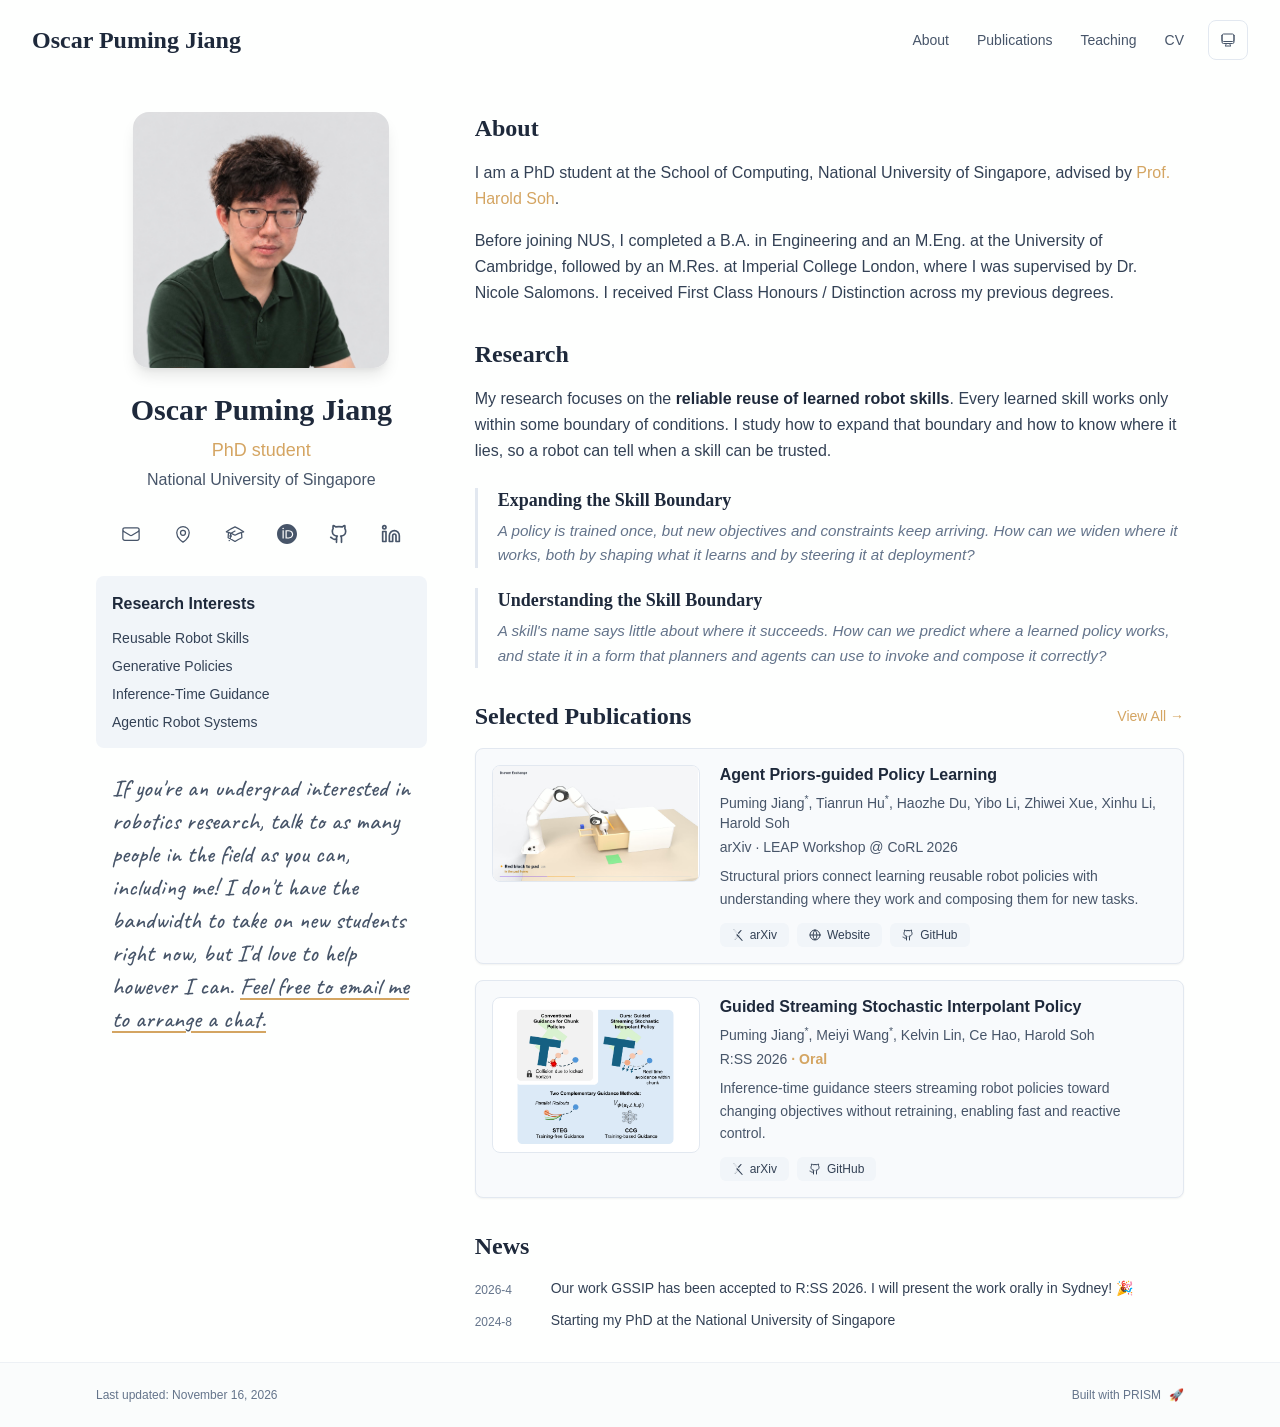
==== commit 680b6f48: "Deploy: VLA safety survey on Publications, R:SS reviewer on CV Co-Authored-By: Claude Opus 5.5 <nore" ====
--- a/index.html
+++ b/index.html
@@ -1,4 +1,4 @@
-<!DOCTYPE html><html lang="en" class="scroll-smooth"><head><meta charSet="utf-8"/><meta name="viewport" content="width=device-width, initial-scale=1"/><link rel="preload" as="image" href="/oscar_jiang_portrait.jpg"/><link rel="stylesheet" href="/_next/static/css/9189f307c52f5640.css" data-precedence="next"/><link rel="preload" as="script" fetchPriority="low" href="/_next/static/chunks/webpack-679b75d1c4c2027c.js"/><script src="/_next/static/chunks/4bd1b696-70b6d399998de86a.js" async=""></script><script src="/_next/static/chunks/684-5aaa8290a129f299.js" async=""></script><script src="/_next/static/chunks/main-app-c0c5560a37673fbd.js" async=""></script><script src="/_next/static/chunks/461-a9a5d7b05a71d978.js" async=""></script><script src="/_next/static/chunks/874-6cc630662f3664af.js" async=""></script><script src="/_next/static/chunks/781-565f00b965bb18d8.js" async=""></script><script src="/_next/static/chunks/app/layout-64c6c42224257f2a.js" async=""></script><script src="/_next/static/chunks/964-aba271e32113f633.js" async=""></script><script src="/_next/static/chunks/748-4ac8c5251e312e0e.js" async=""></script><script src="/_next/static/chunks/app/page-26c63fd4dd658749.js" async=""></script><link rel="preload" href="https://plausible.io/js/pa-Pj_-Cljdo3YsBJ5MLdfdJ.js" as="script"/><link rel="icon" href="/favicon.svg" type="image/svg+xml"/><link rel="dns-prefetch" href="https://jialeliu.com"/><link rel="preconnect" href="https://jialeliu.com" crossorigin=""/><link rel="preload" as="font" type="font/woff2" href="https://jialeliu.com/fonts/georgiab.woff2" crossorigin=""/><script>
+<!DOCTYPE html><html lang="en" class="scroll-smooth"><head><meta charSet="utf-8"/><meta name="viewport" content="width=device-width, initial-scale=1"/><link rel="preload" as="image" href="/oscar_jiang_portrait.jpg"/><link rel="stylesheet" href="/_next/static/css/9189f307c52f5640.css" data-precedence="next"/><link rel="preload" as="script" fetchPriority="low" href="/_next/static/chunks/webpack-679b75d1c4c2027c.js"/><script src="/_next/static/chunks/4bd1b696-70b6d399998de86a.js" async=""></script><script src="/_next/static/chunks/684-5aaa8290a129f299.js" async=""></script><script src="/_next/static/chunks/main-app-c0c5560a37673fbd.js" async=""></script><script src="/_next/static/chunks/461-a9a5d7b05a71d978.js" async=""></script><script src="/_next/static/chunks/874-6cc630662f3664af.js" async=""></script><script src="/_next/static/chunks/781-565f00b965bb18d8.js" async=""></script><script src="/_next/static/chunks/app/layout-64c6c42224257f2a.js" async=""></script><script src="/_next/static/chunks/964-aba271e32113f633.js" async=""></script><script src="/_next/static/chunks/748-a2cac4d76b2ff5ab.js" async=""></script><script src="/_next/static/chunks/app/page-26c63fd4dd658749.js" async=""></script><link rel="preload" href="https://plausible.io/js/pa-Pj_-Cljdo3YsBJ5MLdfdJ.js" as="script"/><link rel="icon" href="/favicon.svg" type="image/svg+xml"/><link rel="dns-prefetch" href="https://jialeliu.com"/><link rel="preconnect" href="https://jialeliu.com" crossorigin=""/><link rel="preload" as="font" type="font/woff2" href="https://jialeliu.com/fonts/georgiab.woff2" crossorigin=""/><script>
               try {
                 const theme = localStorage.getItem('theme-storage');
                 const parsed = theme ? JSON.parse(theme) : null;
@@ -58,4 +58,4 @@
       root.setAttribute('data-locale', 'en');
     }
   </script><title>Oscar Puming Jiang</title><meta name="description" content="PhD student at the National University of Singapore working on the reliable reuse of learned robot skills: expanding and understanding where a learned skill works."/><link rel="author" href="https://0scarj1ang.github.io/"/><meta name="author" content="Oscar Puming Jiang"/><meta name="keywords" content="Oscar Puming Jiang,PhD,Research,National University of Singapore,Robot Learning,Reusable Robot Skills,Imitation Learning,Generative Robot Policies,Inference-Time Guidance,Structural Priors,Skill Composition,Agentic Robot Systems,Embodied AI"/><meta name="creator" content="Oscar Puming Jiang"/><meta name="publisher" content="Oscar Puming Jiang"/><link rel="canonical" href="https://0scarj1ang.github.io/"/><meta name="google-site-verification" content="aLSjp_YCoErw0JgOhe7-SfFHD6SKjpC-JsXU3JaZCbw"/><meta property="og:title" content="Oscar Puming Jiang"/><meta property="og:description" content="PhD student at the National University of Singapore working on the reliable reuse of learned robot skills: expanding and understanding where a learned skill works."/><meta property="og:site_name" content="Oscar Puming Jiang&#x27;s Academic Website"/><meta property="og:locale" content="en_US"/><meta property="og:type" content="website"/><meta name="twitter:card" content="summary"/><meta name="twitter:title" content="Oscar Puming Jiang"/><meta name="twitter:description" content="PhD student at the National University of Singapore working on the reliable reuse of learned robot skills: expanding and understanding where a learned skill works."/><link rel="icon" href="/favicon.svg"/><script>document.querySelectorAll('body link[rel="icon"], body link[rel="apple-touch-icon"]').forEach(el => document.head.appendChild(el))</script><script src="/_next/static/chunks/polyfills-42372ed130431b0a.js" noModule=""></script></head><body class="font-sans antialiased"><div style="visibility:hidden"><nav class="fixed top-0 left-0 right-0 z-50" data-headlessui-state=""><div class="transition-all duration-300 ease-out bg-transparent" style="transform:translateY(-100px)"><div class="max-w-7xl mx-auto px-4 sm:px-6 lg:px-8"><div class="flex justify-between items-center h-16 lg:h-20"><div class="flex-shrink-0" tabindex="0"><a class="text-xl lg:text-2xl font-serif font-semibold text-primary hover:text-accent transition-colors duration-200" href="/">Oscar Puming Jiang</a></div><div class="hidden lg:block"><div class="ml-10 flex items-center space-x-3"><div class="relative flex items-baseline space-x-1"><a data-nav-href="/" class="relative px-3 py-2 text-sm font-medium rounded-lg transition-colors duration-150 text-primary" href="/">About</a><a data-nav-href="/publications" class="relative px-3 py-2 text-sm font-medium rounded-lg transition-colors duration-150 text-neutral-600" href="/publications/">Publications</a><a data-nav-href="/teaching" class="relative px-3 py-2 text-sm font-medium rounded-lg transition-colors duration-150 text-neutral-600" href="/teaching/">Teaching</a><a data-nav-href="/cv" class="relative px-3 py-2 text-sm font-medium rounded-lg transition-colors duration-150 text-neutral-600" href="/cv/">CV</a></div><div class="flex items-center justify-center w-10 h-10 rounded-lg border border-neutral-200 dark:border-[rgba(148,163,184,0.24)] bg-background dark:bg-neutral-800"><div class="w-4 h-4 rounded-full bg-neutral-300 animate-pulse"></div></div></div></div><div class="lg:hidden flex items-center space-x-2"><div class="flex items-center justify-center w-10 h-10 rounded-lg border border-neutral-200 dark:border-[rgba(148,163,184,0.24)] bg-background dark:bg-neutral-800"><div class="w-4 h-4 rounded-full bg-neutral-300 animate-pulse"></div></div><button class="inline-flex items-center justify-center p-2 rounded-md text-neutral-600 hover:text-primary hover:bg-neutral-100 dark:hover:bg-neutral-800 focus:outline-none focus:ring-2 focus:ring-inset focus:ring-accent transition-colors duration-200" id="headlessui-disclosure-button-«Rv5db»" type="button" aria-expanded="false" data-headlessui-state=""><span class="sr-only">Open main menu</span><div><svg xmlns="http://www.w3.org/2000/svg" fill="none" viewBox="0 0 24 24" stroke-width="1.5" stroke="currentColor" aria-hidden="true" data-slot="icon" class="block h-6 w-6"><path stroke-linecap="round" stroke-linejoin="round" d="M3.75 6.75h16.5M3.75 12h16.5m-16.5 5.25h16.5"></path></svg></div></button></div></div></div></div></nav><main class="min-h-screen pt-16 lg:pt-20"><script type="application/ld+json">{"@context":"https://schema.org","@graph":[{"@type":"WebSite","@id":"https://0scarj1ang.github.io/#website","url":"https://0scarj1ang.github.io/","name":"Oscar Puming Jiang","author":{"@id":"https://0scarj1ang.github.io/#person"}},{"@type":"Person","@id":"https://0scarj1ang.github.io/#person","name":"Oscar Puming Jiang","alternateName":["Puming Jiang","Oscar Jiang"],"url":"https://0scarj1ang.github.io/","image":"https://0scarj1ang.github.io/oscar_jiang_portrait.jpg","jobTitle":"PhD student","description":"PhD student at the National University of Singapore working on the reliable reuse of learned robot skills: expanding and understanding where a learned skill works.","affiliation":{"@type":"CollegeOrUniversity","name":"National University of Singapore"},"alumniOf":[{"@type":"CollegeOrUniversity","name":"University of Cambridge"},{"@type":"CollegeOrUniversity","name":"Imperial College London"}],"knowsAbout":["Robot Learning","Reusable Robot Skills","Imitation Learning","Generative Robot Policies","Inference-Time Guidance","Structural Priors","Skill Composition","Agentic Robot Systems","Embodied AI"],"sameAs":["https://github.com/0scarJ1ang","https://www.linkedin.com/in/puming-jiang-a2b312420/"]},{"@type":"ProfilePage","@id":"https://0scarj1ang.github.io/#webpage","url":"https://0scarj1ang.github.io/","name":"Oscar Puming Jiang","isPartOf":{"@id":"https://0scarj1ang.github.io/#website"},"mainEntity":{"@id":"https://0scarj1ang.github.io/#person"}},{"@type":"ScholarlyArticle","@id":"https://0scarj1ang.github.io/publications/#jiang2026appl","headline":"Agent Priors-guided Policy Learning","name":"Agent Priors-guided Policy Learning","author":[{"@id":"https://0scarj1ang.github.io/#person"},{"@type":"Person","name":"Tianrun Hu"},{"@type":"Person","name":"Haozhe Du"},{"@type":"Person","name":"Yibo Li"},{"@type":"Person","name":"Zhiwei Xue"},{"@type":"Person","name":"Xinhu Li"},{"@type":"Person","name":"Harold Soh"}],"datePublished":"2026-09","abstract":"Robots that learn from a few demonstrations often require two forms of generalization. Compositional generalization recombines skills to solve new tasks, and skill generalization lets the learned policy behind each skill work in new situations. The two depend on each other, yet information is lost between composition and the skills it calls. Where a skill works is determined by the structure its policy is trained with, while composition sees the skill only through a separate description, such as a name, an instruction, or a symbolic operator, that omits this structure. Our key idea is to use each policy's structural prior as part of the interface between composition and the skill. A structural prior states what a behavior depends on, for example that a grasp depends only on the gripper's pose relative to the object. Built into training, it shapes where the policy generalizes; stated in language, it tells composition where the policy applies. We instantiate this idea in Agent Priors-guided Policy Learning (APPL). A construction agent segments complete demonstrations into reusable skills, proposes several structural priors for each skill, and trains and verifies one policy per prior. A runtime agent then selects among these prior-specific policies and composes them toward new task goals using their interfaces. Across MetaWorld and long-horizon ManiSkill tasks, APPL improves out-of-distribution skill generalization and enables previously unseen skill compositions; ablating the interface information substantially reduces performance. These results support the use of training-time structural assumptions as a bridge between skill learning and skill composition.","description":"Structural priors connect learning reusable robot policies with understanding where they work and composing them for new tasks.","keywords":"Robot Learning, Imitation Learning, Structural Priors, Skill Composition, Embodied AI","image":"https://0scarj1ang.github.io/papers/appl-demo.jpg","url":"https://agentics-robotics.github.io/APPL/","sameAs":["https://arxiv.org/abs/2609.35690"]},{"@type":"ScholarlyArticle","@id":"https://0scarj1ang.github.io/publications/#jiang2026gssip","headline":"Guided Streaming Stochastic Interpolant Policy","name":"Guided Streaming Stochastic Interpolant Policy","author":[{"@id":"https://0scarj1ang.github.io/#person"},{"@type":"Person","name":"Meiyi Wang"},{"@type":"Person","name":"Kelvin Lin"},{"@type":"Person","name":"Ce Hao"},{"@type":"Person","name":"Harold Soh"}],"datePublished":"2026","isPartOf":{"@type":"CreativeWork","name":"Proceedings of Robotics: Science and Systems (RSS)"},"abstract":"Inference-time guidance is essential for steering generative robot policies toward dynamic objectives without retraining, yet existing methods are largely confined to chunk-based architectures that exhibit high latency and lack the reactivity needed for test-time preference alignment or obstacle avoidance. In this work, we formally derive the optimal guidance term for Stochastic Interpolants (SI) by analyzing the value function's time evolution via the Backward Kolmogorov Equation, establishing a modified drift that theoretically guarantees sampling from a target distribution. We apply this framework to real-time control through the Streaming Stochastic Interpolant Policy (SSIP), which generalizes the deterministic Streaming Flow Policy (SFP). Unifying this guidance law with the streaming architecture enables fast and reactive control. To support diverse deployment needs, we propose two complementary mechanisms: training-free Stochastic Trajectory Ensemble Guidance (STEG) that computes gradients on-the-fly for zero-shot adaptation, and training-based Conditional Critic Guidance (CCG) for amortized inference. Empirical evaluations demonstrate that our guided streaming approach significantly outperforms conventional chunk-based policies in reactivity and provides superior, physically valid guidance for dynamic, unstructured environments.","description":"Inference-time guidance steers streaming robot policies toward changing objectives without retraining, enabling fast and reactive control.","keywords":"Robot Learning, Imitation Learning, Inference-Time Steering, Stochastic Interpolants, Streaming Policies","image":"https://0scarj1ang.github.io/papers/gssip-method.png","url":"https://arxiv.org/abs/2605.10051v1"}]}</script><div class="max-w-6xl mx-auto px-4 sm:px-6 lg:px-8 py-8 bg-background min-h-screen"><div class="grid grid-cols-1 lg:grid-cols-3 gap-12"><div class="lg:col-span-1"><div class="sticky top-8" style="opacity:0;transform:translateY(20px)"><div class="w-64 h-64 mx-auto mb-6 rounded-2xl overflow-hidden shadow-lg hover:shadow-xl transition-all duration-200 hover:scale-105"><img alt="Oscar Puming Jiang" width="256" height="256" decoding="async" data-nimg="1" class="w-full h-full object-cover object-[32%_center]" style="color:transparent" src="/oscar_jiang_portrait.jpg"/></div><div class="text-center mb-6"><h1 class="text-3xl font-serif font-bold text-primary mb-2">Oscar Puming Jiang</h1><p class="text-lg text-accent font-medium mb-1">PhD student</p><p class="text-neutral-600 mb-2">National University of Singapore</p></div><div class="flex flex-wrap justify-center gap-3 sm:gap-4 mb-6 relative px-2"><div class="relative"><button class="p-2 sm:p-2 transition-colors duration-200 text-neutral-600 dark:text-neutral-400 hover:text-accent" aria-label="Email"><svg xmlns="http://www.w3.org/2000/svg" fill="none" viewBox="0 0 24 24" stroke-width="1.5" stroke="currentColor" aria-hidden="true" data-slot="icon" class="h-5 w-5"><path stroke-linecap="round" stroke-linejoin="round" d="M21.75 6.75v10.5a2.25 2.25 0 0 1-2.25 2.25h-15a2.25 2.25 0 0 1-2.25-2.25V6.75m19.5 0A2.25 2.25 0 0 0 19.5 4.5h-15a2.25 2.25 0 0 0-2.25 2.25m19.5 0v.243a2.25 2.25 0 0 1-1.07 1.916l-7.5 4.615a2.25 2.25 0 0 1-2.36 0L3.32 8.91a2.25 2.25 0 0 1-1.07-1.916V6.75"></path></svg></button></div><div class="relative"><button class="p-2 sm:p-2 transition-colors duration-200 text-neutral-600 dark:text-neutral-400 hover:text-accent" aria-label="Location"><svg xmlns="http://www.w3.org/2000/svg" fill="none" viewBox="0 0 24 24" stroke-width="1.5" stroke="currentColor" aria-hidden="true" data-slot="icon" class="h-5 w-5"><path stroke-linecap="round" stroke-linejoin="round" d="M15 10.5a3 3 0 1 1-6 0 3 3 0 0 1 6 0Z"></path><path stroke-linecap="round" stroke-linejoin="round" d="M19.5 10.5c0 7.142-7.5 11.25-7.5 11.25S4.5 17.642 4.5 10.5a7.5 7.5 0 1 1 15 0Z"></path></svg></button></div><a href="https://scholar.google.com" target="_blank" rel="noopener noreferrer" class="p-2 sm:p-2 text-neutral-600 dark:text-neutral-400 hover:text-accent transition-colors duration-200" aria-label="Google Scholar"><svg xmlns="http://www.w3.org/2000/svg" fill="none" viewBox="0 0 24 24" stroke-width="1.5" stroke="currentColor" aria-hidden="true" data-slot="icon" class="h-5 w-5"><path stroke-linecap="round" stroke-linejoin="round" d="M4.26 10.147a60.438 60.438 0 0 0-.491 6.347A48.62 48.62 0 0 1 12 20.904a48.62 48.62 0 0 1 8.232-4.41 60.46 60.46 0 0 0-.491-6.347m-15.482 0a50.636 50.636 0 0 0-2.658-.813A59.906 59.906 0 0 1 12 3.493a59.903 59.903 0 0 1 10.399 5.84c-.896.248-1.783.52-2.658.814m-15.482 0A50.717 50.717 0 0 1 12 13.489a50.702 50.702 0 0 1 7.74-3.342M6.75 15a.75.75 0 1 0 0-1.5.75.75 0 0 0 0 1.5Zm0 0v-3.675A55.378 55.378 0 0 1 12 8.443m-7.007 11.55A5.981 5.981 0 0 0 6.75 15.75v-1.5"></path></svg></a><a href="https://orcid.org" target="_blank" rel="noopener noreferrer" class="p-2 sm:p-2 text-neutral-600 dark:text-neutral-400 hover:text-accent transition-colors duration-200" aria-label="ORCID"><svg viewBox="0 0 24 24" fill="currentColor" class="h-5 w-5" xmlns="http://www.w3.org/2000/svg"><path d="M12 0C5.372 0 0 5.372 0 12s5.372 12 12 12 12-5.372 12-12S18.628 0 12 0zM7.369 4.378c.525 0 .947.431.947.947s-.422.947-.947.947a.95.95 0 0 1-.947-.947c0-.525.422-.947.947-.947zm-.722 3.038h1.444v10.041H6.647V7.416zm3.562 0h3.9c3.712 0 5.344 2.653 5.344 5.025 0 2.578-2.016 5.025-5.325 5.025h-3.919V7.416zm1.444 1.303v7.444h2.297c3.272 0 4.022-2.484 4.022-3.722 0-2.016-1.284-3.722-4.097-3.722h-2.222z"></path></svg></a><a href="https://github.com/0scarJ1ang" target="_blank" rel="noopener noreferrer" class="p-2 sm:p-2 text-neutral-600 dark:text-neutral-400 hover:text-accent transition-colors duration-200" aria-label="GitHub"><svg xmlns="http://www.w3.org/2000/svg" width="24" height="24" viewBox="0 0 24 24" fill="none" stroke="currentColor" stroke-width="2" stroke-linecap="round" stroke-linejoin="round" class="lucide lucide-github h-5 w-5" aria-hidden="true"><path d="M15 22v-4a4.8 4.8 0 0 0-1-3.5c3 0 6-2 6-5.5.08-1.25-.27-2.48-1-3.5.28-1.15.28-2.35 0-3.5 0 0-1 0-3 1.5-2.64-.5-5.36-.5-8 0C6 2 5 2 5 2c-.3 1.15-.3 2.35 0 3.5A5.403 5.403 0 0 0 4 9c0 3.5 3 5.5 6 5.5-.39.49-.68 1.05-.85 1.65-.17.6-.22 1.23-.15 1.85v4"></path><path d="M9 18c-4.51 2-5-2-7-2"></path></svg></a><a href="https://www.linkedin.com/in/puming-jiang-a2b312420/" target="_blank" rel="noopener noreferrer" class="p-2 sm:p-2 text-neutral-600 dark:text-neutral-400 hover:text-accent transition-colors duration-200" aria-label="LinkedIn"><svg xmlns="http://www.w3.org/2000/svg" width="24" height="24" viewBox="0 0 24 24" fill="none" stroke="currentColor" stroke-width="2" stroke-linecap="round" stroke-linejoin="round" class="lucide lucide-linkedin h-5 w-5" aria-hidden="true"><path d="M16 8a6 6 0 0 1 6 6v7h-4v-7a2 2 0 0 0-2-2 2 2 0 0 0-2 2v7h-4v-7a6 6 0 0 1 6-6z"></path><rect width="4" height="12" x="2" y="9"></rect><circle cx="4" cy="4" r="2"></circle></svg></a></div><div class="bg-neutral-100 dark:bg-neutral-800 rounded-lg p-4 mb-6 hover:shadow-lg transition-all duration-200 hover:scale-[1.02]"><h3 class="font-semibold text-primary mb-3">Research Interests</h3><div class="space-y-2 text-sm text-neutral-700 dark:text-neutral-500"><div>Reusable Robot Skills</div><div>Generative Policies</div><div>Inference-Time Guidance</div><div>Agentic Robot Systems</div></div></div><p class="mb-6 px-4 font-handwritten text-2xl font-medium leading-snug text-neutral-600">If you&#x27;re an undergrad interested in robotics research, talk to as many people in the field as you can, including me! I don&#x27;t have the bandwidth to take on new students right now, but I&#x27;d love to help however I can.<!-- --> <a href="mailto:p.jiang@u.nus.edu" class="underline decoration-accent underline-offset-4 hover:decoration-2 focus-visible:outline-2 focus-visible:outline-offset-4 focus-visible:outline-accent">Feel free to email me to arrange a chat.</a></p></div></div><div class="lg:col-span-2 space-y-8"><section id="about" class="scroll-mt-24 space-y-8"><section style="opacity:0;transform:translateY(20px)"><h2 class="text-2xl font-serif font-bold text-primary mb-4">About</h2><div class="text-neutral-700 dark:text-neutral-600 leading-relaxed"><p class="mb-4 last:mb-0">I am a PhD student at the School of Computing, National University of Singapore, advised by <a href="https://haroldsoh.com" node="[object Object]" target="_blank" rel="noopener noreferrer" class="text-accent font-medium transition-all duration-200 rounded hover:bg-accent/10 hover:shadow-sm">Prof. Harold Soh</a>.</p>
-<p class="mb-4 last:mb-0">Before joining NUS, I completed a B.A. in Engineering and an M.Eng. at the University of Cambridge, followed by an M.Res. at Imperial College London, where I was supervised by Dr. Nicole Salomons. I received First Class Honours / Distinction across my previous degrees.</p></div></section><section style="opacity:0;transform:translateY(20px)"><h2 class="text-2xl font-serif font-bold text-primary mb-4">Research</h2><div class="text-neutral-700 dark:text-neutral-600 leading-relaxed"><p class="mb-4 last:mb-0">My research focuses on the <strong class="font-semibold text-primary">reliable reuse of learned robot skills</strong>. Every learned skill works only within some boundary of conditions. I study how to expand that boundary and how to know where it lies, so a robot can tell when a skill can be trusted.</p></div><div class="mt-6 space-y-5"><div class="border-l-[3px] border-neutral-200 pl-5"><h3 class="text-lg font-serif font-bold text-primary leading-snug">Expanding the Skill Boundary</h3><p class="mt-1.5 text-[0.95rem] italic text-neutral-500 leading-relaxed">A policy is trained once, but new objectives and constraints keep arriving. How can we widen where it works, both by shaping what it learns and by steering it at deployment?</p></div><div class="border-l-[3px] border-neutral-200 pl-5"><h3 class="text-lg font-serif font-bold text-primary leading-snug">Understanding the Skill Boundary</h3><p class="mt-1.5 text-[0.95rem] italic text-neutral-500 leading-relaxed">A skill&#x27;s name says little about where it succeeds. How can we predict where a learned policy works, and state it in a form that planners and agents can use to invoke and compose it correctly?</p></div></div></section><section style="opacity:0;transform:translateY(20px)"><div class="flex items-center justify-between mb-4"><h2 class="text-2xl font-serif font-bold text-primary">Selected Publications</h2><a class="text-accent hover:text-accent-dark text-sm font-medium transition-all duration-200 rounded hover:bg-accent/10 hover:shadow-sm" href="/publications/">View All<!-- --> →</a></div><div class="space-y-4"><div class="bg-neutral-50 dark:bg-neutral-800 p-4 rounded-lg shadow-sm border border-neutral-200 dark:border-[rgba(148,163,184,0.24)] hover:shadow-lg transition-all duration-200 hover:scale-[1.02]" style="opacity:0;transform:translateY(20px)"><div class="flex flex-col sm:flex-row items-start gap-5"><div class="relative w-full shrink-0 overflow-hidden rounded-lg border border-neutral-200 bg-white aspect-video sm:w-48 lg:w-52"><a href="/papers/appl-demo.jpg" target="_blank" rel="noopener noreferrer" aria-label="View demonstration image for Agent Priors-guided Policy Learning" class="absolute inset-0 block transition-shadow hover:shadow-md focus-visible:outline-2 focus-visible:outline-offset-[-2px] focus-visible:outline-accent"><img alt="Agent Priors-guided Policy Learning: robot task demonstration" loading="lazy" decoding="async" data-nimg="fill" class="object-contain " style="position:absolute;height:100%;width:100%;left:0;top:0;right:0;bottom:0;color:transparent" src="/papers/appl-demo.jpg"/></a></div><div class="min-w-0 flex-1"><h3 class="font-semibold text-primary mb-2 leading-tight">Agent Priors-guided Policy Learning</h3><p class="text-sm text-neutral-600 dark:text-neutral-500 mb-1"><span><span>Puming Jiang</span><sup>*</sup>, </span><span><span>Tianrun Hu</span><sup>*</sup>, </span><span><span>Haozhe Du</span>, </span><span><span>Yibo Li</span>, </span><span><span>Zhiwei Xue</span>, </span><span><span>Xinhu Li</span>, </span><span><span>Harold Soh</span></span></p><p class="text-sm text-neutral-600 dark:text-neutral-500 mb-2">arXiv<span> · <!-- -->LEAP Workshop @ CoRL 2026</span></p><p class="text-sm text-neutral-600 dark:text-neutral-400 leading-relaxed">Structural priors connect learning reusable robot policies with understanding where they work and composing them for new tasks.</p><div class="flex flex-wrap gap-2 mt-3"><a href="https://arxiv.org/abs/2609.35690" target="_blank" rel="noopener noreferrer" class="inline-flex items-center px-3 py-1 rounded-md text-xs font-medium bg-neutral-100 dark:bg-neutral-900 text-neutral-700 dark:text-neutral-300 hover:bg-accent hover:text-white transition-colors"><svg viewBox="0 0 24 24" fill="currentColor" class="h-3 w-3 mr-1.5 shrink-0" aria-hidden="true" focusable="false"><path d="M3.8423 0a1.0037 1.0037 0 0 0-.922.6078c-.1536.3687-.0438.6275.2938 1.1113l6.9185 8.3597-1.0223 1.1058a1.0393 1.0393 0 0 0 .003 1.4229l1.2292 1.3135-5.4391 6.4444c-.2803.299-.4538.823-.2971 1.1986a1.0253 1.0253 0 0 0 .9585.635.9133.9133 0 0 0 .6891-.3405l5.783-6.126 7.4902 8.0051a.8527.8527 0 0 0 .6835.2597.9575.9575 0 0 0 .8777-.6138c.1577-.377-.017-.7502-.306-1.1407l-7.0518-8.3418 1.0632-1.13a.9626.9626 0 0 0 .0089-1.3165L4.6336.4639s-.3733-.4535-.768-.463zm0 .272h.0166c.2179.0052.4874.2715.5644.3639l.005.006.0052.0055 10.169 10.9905a.6915.6915 0 0 1-.0072.945l-1.0666 1.133-1.4982-1.7724-8.5994-10.39c-.3286-.472-.352-.6183-.2592-.841a.7307.7307 0 0 1 .6704-.4401Zm14.341 1.5701a.877.877 0 0 0-.6554.2418l-5.6962 6.1584 1.6944 1.8319 5.3089-6.5138c.3251-.4335.479-.6603.3247-1.0292a1.1205 1.1205 0 0 0-.9763-.689zm-7.6557 12.2823 1.3186 1.4135-5.7864 6.1295a.6494.6494 0 0 1-.4959.26.7516.7516 0 0 1-.706-.4669c-.1119-.2682.0359-.6864.2442-.9083l.0051-.0055.0047-.0055z"></path></svg>arXiv</a><a href="https://agentics-robotics.github.io/APPL/" target="_blank" rel="noopener noreferrer" class="inline-flex items-center px-3 py-1 rounded-md text-xs font-medium bg-neutral-100 dark:bg-neutral-900 text-neutral-700 dark:text-neutral-300 hover:bg-accent hover:text-white transition-colors"><svg xmlns="http://www.w3.org/2000/svg" width="24" height="24" viewBox="0 0 24 24" fill="none" stroke="currentColor" stroke-width="2" stroke-linecap="round" stroke-linejoin="round" class="lucide lucide-globe h-3 w-3 mr-1.5 shrink-0" aria-hidden="true"><circle cx="12" cy="12" r="10"></circle><path d="M12 2a14.5 14.5 0 0 0 0 20 14.5 14.5 0 0 0 0-20"></path><path d="M2 12h20"></path></svg>Website</a><a href="https://github.com/Agentics-robotics/Agent-Priors-guided-Policy-Learning" target="_blank" rel="noopener noreferrer" class="inline-flex items-center px-3 py-1 rounded-md text-xs font-medium bg-neutral-100 dark:bg-neutral-900 text-neutral-700 dark:text-neutral-300 hover:bg-accent hover:text-white transition-colors"><svg xmlns="http://www.w3.org/2000/svg" width="24" height="24" viewBox="0 0 24 24" fill="none" stroke="currentColor" stroke-width="2" stroke-linecap="round" stroke-linejoin="round" class="lucide lucide-github h-3 w-3 mr-1.5 shrink-0" aria-hidden="true"><path d="M15 22v-4a4.8 4.8 0 0 0-1-3.5c3 0 6-2 6-5.5.08-1.25-.27-2.48-1-3.5.28-1.15.28-2.35 0-3.5 0 0-1 0-3 1.5-2.64-.5-5.36-.5-8 0C6 2 5 2 5 2c-.3 1.15-.3 2.35 0 3.5A5.403 5.403 0 0 0 4 9c0 3.5 3 5.5 6 5.5-.39.49-.68 1.05-.85 1.65-.17.6-.22 1.23-.15 1.85v4"></path><path d="M9 18c-4.51 2-5-2-7-2"></path></svg>GitHub</a></div></div></div></div><div class="bg-neutral-50 dark:bg-neutral-800 p-4 rounded-lg shadow-sm border border-neutral-200 dark:border-[rgba(148,163,184,0.24)] hover:shadow-lg transition-all duration-200 hover:scale-[1.02]" style="opacity:0;transform:translateY(20px)"><div class="flex flex-col sm:flex-row items-start gap-5"><div class="relative w-full shrink-0 overflow-hidden rounded-lg border border-neutral-200 bg-white aspect-[4/3] sm:w-48 lg:w-52"><a href="/papers/gssip-method.png" target="_blank" rel="noopener noreferrer" aria-label="View method figure for Guided Streaming Stochastic Interpolant Policy" class="absolute inset-0 block transition-shadow hover:shadow-md focus-visible:outline-2 focus-visible:outline-offset-[-2px] focus-visible:outline-accent"><img alt="Guided Streaming Stochastic Interpolant Policy: method overview" loading="lazy" decoding="async" data-nimg="fill" class="object-contain p-2" style="position:absolute;height:100%;width:100%;left:0;top:0;right:0;bottom:0;color:transparent" src="/papers/gssip-method.png"/></a></div><div class="min-w-0 flex-1"><h3 class="font-semibold text-primary mb-2 leading-tight">Guided Streaming Stochastic Interpolant Policy</h3><p class="text-sm text-neutral-600 dark:text-neutral-500 mb-1"><span><span>Puming Jiang</span><sup>*</sup>, </span><span><span>Meiyi Wang</span><sup>*</sup>, </span><span><span>Kelvin Lin</span>, </span><span><span>Ce Hao</span>, </span><span><span>Harold Soh</span></span></p><p class="text-sm text-neutral-600 dark:text-neutral-500 mb-2">R:SS 2026<span class="font-semibold text-accent"> · <!-- -->Oral</span></p><p class="text-sm text-neutral-600 dark:text-neutral-400 leading-relaxed">Inference-time guidance steers streaming robot policies toward changing objectives without retraining, enabling fast and reactive control.</p><div class="flex flex-wrap gap-2 mt-3"><a href="https://arxiv.org/abs/2605.10051v1" target="_blank" rel="noopener noreferrer" class="inline-flex items-center px-3 py-1 rounded-md text-xs font-medium bg-neutral-100 dark:bg-neutral-900 text-neutral-700 dark:text-neutral-300 hover:bg-accent hover:text-white transition-colors"><svg viewBox="0 0 24 24" fill="currentColor" class="h-3 w-3 mr-1.5 shrink-0" aria-hidden="true" focusable="false"><path d="M3.8423 0a1.0037 1.0037 0 0 0-.922.6078c-.1536.3687-.0438.6275.2938 1.1113l6.9185 8.3597-1.0223 1.1058a1.0393 1.0393 0 0 0 .003 1.4229l1.2292 1.3135-5.4391 6.4444c-.2803.299-.4538.823-.2971 1.1986a1.0253 1.0253 0 0 0 .9585.635.9133.9133 0 0 0 .6891-.3405l5.783-6.126 7.4902 8.0051a.8527.8527 0 0 0 .6835.2597.9575.9575 0 0 0 .8777-.6138c.1577-.377-.017-.7502-.306-1.1407l-7.0518-8.3418 1.0632-1.13a.9626.9626 0 0 0 .0089-1.3165L4.6336.4639s-.3733-.4535-.768-.463zm0 .272h.0166c.2179.0052.4874.2715.5644.3639l.005.006.0052.0055 10.169 10.9905a.6915.6915 0 0 1-.0072.945l-1.0666 1.133-1.4982-1.7724-8.5994-10.39c-.3286-.472-.352-.6183-.2592-.841a.7307.7307 0 0 1 .6704-.4401Zm14.341 1.5701a.877.877 0 0 0-.6554.2418l-5.6962 6.1584 1.6944 1.8319 5.3089-6.5138c.3251-.4335.479-.6603.3247-1.0292a1.1205 1.1205 0 0 0-.9763-.689zm-7.6557 12.2823 1.3186 1.4135-5.7864 6.1295a.6494.6494 0 0 1-.4959.26.7516.7516 0 0 1-.706-.4669c-.1119-.2682.0359-.6864.2442-.9083l.0051-.0055.0047-.0055z"></path></svg>arXiv</a><a href="https://github.com/0scarJ1ang/guided-streaming-policy" target="_blank" rel="noopener noreferrer" class="inline-flex items-center px-3 py-1 rounded-md text-xs font-medium bg-neutral-100 dark:bg-neutral-900 text-neutral-700 dark:text-neutral-300 hover:bg-accent hover:text-white transition-colors"><svg xmlns="http://www.w3.org/2000/svg" width="24" height="24" viewBox="0 0 24 24" fill="none" stroke="currentColor" stroke-width="2" stroke-linecap="round" stroke-linejoin="round" class="lucide lucide-github h-3 w-3 mr-1.5 shrink-0" aria-hidden="true"><path d="M15 22v-4a4.8 4.8 0 0 0-1-3.5c3 0 6-2 6-5.5.08-1.25-.27-2.48-1-3.5.28-1.15.28-2.35 0-3.5 0 0-1 0-3 1.5-2.64-.5-5.36-.5-8 0C6 2 5 2 5 2c-.3 1.15-.3 2.35 0 3.5A5.403 5.403 0 0 0 4 9c0 3.5 3 5.5 6 5.5-.39.49-.68 1.05-.85 1.65-.17.6-.22 1.23-.15 1.85v4"></path><path d="M9 18c-4.51 2-5-2-7-2"></path></svg>GitHub</a></div></div></div></div></div></section><section style="opacity:0;transform:translateY(20px)"><h2 class="text-2xl font-serif font-bold text-primary mb-4">News</h2><div class="space-y-3"><div class="flex items-start space-x-3"><span class="text-xs text-neutral-500 mt-1 w-16 flex-shrink-0">2026-4</span><p class="text-sm text-neutral-700">Our work GSSIP has been accepted to R:SS 2026. I will present the work orally in Sydney! 🎉</p></div><div class="flex items-start space-x-3"><span class="text-xs text-neutral-500 mt-1 w-16 flex-shrink-0">2024-8</span><p class="text-sm text-neutral-700">Starting my PhD at the National University of Singapore</p></div></div></section></section></div></div></div><!--$--><!--/$--><!--$--><!--/$--></main><footer class="border-t border-neutral-200/50 bg-neutral-50/50 dark:bg-neutral-900/50 dark:border-neutral-700/50"><div class="max-w-6xl mx-auto px-4 sm:px-6 lg:px-8 py-6"><div class="flex flex-col sm:flex-row justify-between items-center gap-2"><p class="text-xs text-neutral-500">Last updated<!-- -->: <!-- -->October 26, 2026</p><p class="text-xs text-neutral-500 flex items-center"><a href="https://github.com/xyjoey/PRISM" target="_blank" rel="noopener noreferrer">Built with PRISM</a><span class="ml-2">🚀</span></p></div></div></footer></div><script src="/_next/static/chunks/webpack-679b75d1c4c2027c.js" async=""></script><script>(self.__next_f=self.__next_f||[]).push([0])</script><script>self.__next_f.push([1,"1:\"$Sreact.fragment\"\n3:I[3719,[\"461\",\"static/chunks/461-a9a5d7b05a71d978.js\",\"874\",\"static/chunks/874-6cc630662f3664af.js\",\"781\",\"static/chunks/781-565f00b965bb18d8.js\",\"177\",\"static/chunks/app/layout-64c6c42224257f2a.js\"],\"ThemeProvider\"]\n4:I[310,[\"461\",\"static/chunks/461-a9a5d7b05a71d978.js\",\"874\",\"static/chunks/874-6cc630662f3664af.js\",\"781\",\"static/chunks/781-565f00b965bb18d8.js\",\"177\",\"static/chunks/app/layout-64c6c42224257f2a.js\"],\"LocaleProvider\"]\n5:I[4574,[\"461\",\"static/chunks/461-a9a5d7b05a71d978.js\",\"874\",\"static/chunks/874-6cc630662f3664af.js\",\"781\",\"static/chunks/781-565f00b965bb18d8.js\",\"177\",\"static/chunks/app/layout-64c6c42224257f2a.js\"],\"default\"]\n6:I[7555,[],\"\"]\n7:I[1295,[],\"\"]\n8:I[2548,[\"461\",\"static/chunks/461-a9a5d7b05a71d978.js\",\"874\",\"static/chunks/874-6cc630662f3664af.js\",\"781\",\"static/chunks/781-565f00b965bb18d8.js\",\"177\",\"static/chunks/app/layout-64c6c42224257f2a.js\"],\"default\"]\n9:I[9243,[\"461\",\"static/chunks/461-a9a5d7b05a71d978.js\",\"874\",\"static/chunks/874-6cc630662f3664af.js\",\"781\",\"static/chunks/781-565f00b965bb18d8.js\",\"177\",\"static/chunks/app/layout-64c6c42224257f2a.js\"],\"\"]\nb:I[915,[\"461\",\"static/chunks/461-a9a5d7b05a71d978.js\",\"964\",\"static/chunks/964-aba271e32113f633.js\",\"874\",\"static/chunks/874-6cc630662f3664af.js\",\"748\",\"static/chunks/748-4ac8c5251e312e0e.js\",\"974\",\"static/chunks/app/page-26c63fd4dd658749.js\"],\"default\"]\ne:I[9665,[],\"MetadataBoundary\"]\n10:I[9665,[],\"OutletBoundary\"]\n13:I[4911,[],\"AsyncMetadataOutlet\"]\n15:I[9665,[],\"ViewportBoundary\"]\n17:I[6614,[],\"\"]\n:HL[\"/_next/static/css/9189f307c52f5640.css\",\"style\"]\n2:T57e,\n    try {\n      const cfg = {\"enabled\":false,\"locales\":[\"en\"],\"defaultLocale\":\"en\",\"mode\":\"auto\",\"fixedLocale\":\"en\",\"persist\":true,\"switcher\":true,\"labels\":{\"en\":\"English\"}};\n      const storageKey = 'locale-storage';\n      const normalize = (value) =\u003e typeof value === 'string' ? value.trim().replace('_', '-').toLowerCase() : '';\n      const matchLocale = (candidate) =\u003e {\n        const normalized = normalize(candidate);\n        if (!normalized) return nu"])</script><script>self.__next_f.push([1,"ll;\n        if (cfg.locales.includes(normalized)) return normalized;\n        const language = normalized.split('-')[0];\n        if (cfg.locales.includes(language)) return language;\n        return null;\n      };\n\n      let resolved = null;\n\n      if (cfg.persist) {\n        resolved = matchLocale(localStorage.getItem(storageKey));\n      }\n\n      if (!resolved) {\n        if (cfg.mode === 'fixed') {\n          resolved = cfg.fixedLocale;\n        } else {\n          resolved = matchLocale(navigator.language);\n        }\n      }\n\n      if (!resolved) {\n        resolved = cfg.defaultLocale;\n      }\n\n      const root = document.documentElement;\n      root.lang = resolved;\n      root.setAttribute('data-locale', resolved);\n\n      if (cfg.persist) {\n        localStorage.setItem(storageKey, resolved);\n      }\n    } catch (e) {\n      const root = document.documentElement;\n      root.lang = 'en';\n      root.setAttribute('data-locale', 'en');\n    }\n  a:T18d4,"])</script><script>self.__next_f.push([1,"{\"@context\":\"https://schema.org\",\"@graph\":[{\"@type\":\"WebSite\",\"@id\":\"https://0scarj1ang.github.io/#website\",\"url\":\"https://0scarj1ang.github.io/\",\"name\":\"Oscar Puming Jiang\",\"author\":{\"@id\":\"https://0scarj1ang.github.io/#person\"}},{\"@type\":\"Person\",\"@id\":\"https://0scarj1ang.github.io/#person\",\"name\":\"Oscar Puming Jiang\",\"alternateName\":[\"Puming Jiang\",\"Oscar Jiang\"],\"url\":\"https://0scarj1ang.github.io/\",\"image\":\"https://0scarj1ang.github.io/oscar_jiang_portrait.jpg\",\"jobTitle\":\"PhD student\",\"description\":\"PhD student at the National University of Singapore working on the reliable reuse of learned robot skills: expanding and understanding where a learned skill works.\",\"affiliation\":{\"@type\":\"CollegeOrUniversity\",\"name\":\"National University of Singapore\"},\"alumniOf\":[{\"@type\":\"CollegeOrUniversity\",\"name\":\"University of Cambridge\"},{\"@type\":\"CollegeOrUniversity\",\"name\":\"Imperial College London\"}],\"knowsAbout\":[\"Robot Learning\",\"Reusable Robot Skills\",\"Imitation Learning\",\"Generative Robot Policies\",\"Inference-Time Guidance\",\"Structural Priors\",\"Skill Composition\",\"Agentic Robot Systems\",\"Embodied AI\"],\"sameAs\":[\"https://github.com/0scarJ1ang\",\"https://www.linkedin.com/in/puming-jiang-a2b312420/\"]},{\"@type\":\"ProfilePage\",\"@id\":\"https://0scarj1ang.github.io/#webpage\",\"url\":\"https://0scarj1ang.github.io/\",\"name\":\"Oscar Puming Jiang\",\"isPartOf\":{\"@id\":\"https://0scarj1ang.github.io/#website\"},\"mainEntity\":{\"@id\":\"https://0scarj1ang.github.io/#person\"}},{\"@type\":\"ScholarlyArticle\",\"@id\":\"https://0scarj1ang.github.io/publications/#jiang2026appl\",\"headline\":\"Agent Priors-guided Policy Learning\",\"name\":\"Agent Priors-guided Policy Learning\",\"author\":[{\"@id\":\"https://0scarj1ang.github.io/#person\"},{\"@type\":\"Person\",\"name\":\"Tianrun Hu\"},{\"@type\":\"Person\",\"name\":\"Haozhe Du\"},{\"@type\":\"Person\",\"name\":\"Yibo Li\"},{\"@type\":\"Person\",\"name\":\"Zhiwei Xue\"},{\"@type\":\"Person\",\"name\":\"Xinhu Li\"},{\"@type\":\"Person\",\"name\":\"Harold Soh\"}],\"datePublished\":\"2026-09\",\"abstract\":\"Robots that learn from a few demonstrations often require two forms of generalization. Compositional generalization recombines skills to solve new tasks, and skill generalization lets the learned policy behind each skill work in new situations. The two depend on each other, yet information is lost between composition and the skills it calls. Where a skill works is determined by the structure its policy is trained with, while composition sees the skill only through a separate description, such as a name, an instruction, or a symbolic operator, that omits this structure. Our key idea is to use each policy's structural prior as part of the interface between composition and the skill. A structural prior states what a behavior depends on, for example that a grasp depends only on the gripper's pose relative to the object. Built into training, it shapes where the policy generalizes; stated in language, it tells composition where the policy applies. We instantiate this idea in Agent Priors-guided Policy Learning (APPL). A construction agent segments complete demonstrations into reusable skills, proposes several structural priors for each skill, and trains and verifies one policy per prior. A runtime agent then selects among these prior-specific policies and composes them toward new task goals using their interfaces. Across MetaWorld and long-horizon ManiSkill tasks, APPL improves out-of-distribution skill generalization and enables previously unseen skill compositions; ablating the interface information substantially reduces performance. These results support the use of training-time structural assumptions as a bridge between skill learning and skill composition.\",\"description\":\"Structural priors connect learning reusable robot policies with understanding where they work and composing them for new tasks.\",\"keywords\":\"Robot Learning, Imitation Learning, Structural Priors, Skill Composition, Embodied AI\",\"image\":\"https://0scarj1ang.github.io/papers/appl-demo.jpg\",\"url\":\"https://agentics-robotics.github.io/APPL/\",\"sameAs\":[\"https://arxiv.org/abs/2609.35690\"]},{\"@type\":\"ScholarlyArticle\",\"@id\":\"https://0scarj1ang.github.io/publications/#jiang2026gssip\",\"headline\":\"Guided Streaming Stochastic Interpolant Policy\",\"name\":\"Guided Streaming Stochastic Interpolant Policy\",\"author\":[{\"@id\":\"https://0scarj1ang.github.io/#person\"},{\"@type\":\"Person\",\"name\":\"Meiyi Wang\"},{\"@type\":\"Person\",\"name\":\"Kelvin Lin\"},{\"@type\":\"Person\",\"name\":\"Ce Hao\"},{\"@type\":\"Person\",\"name\":\"Harold Soh\"}],\"datePublished\":\"2026\",\"isPartOf\":{\"@type\":\"CreativeWork\",\"name\":\"Proceedings of Robotics: Science and Systems (RSS)\"},\"abstract\":\"Inference-time guidance is essential for steering generative robot policies toward dynamic objectives without retraining, yet existing methods are largely confined to chunk-based architectures that exhibit high latency and lack the reactivity needed for test-time preference alignment or obstacle avoidance. In this work, we formally derive the optimal guidance term for Stochastic Interpolants (SI) by analyzing the value function's time evolution via the Backward Kolmogorov Equation, establishing a modified drift that theoretically guarantees sampling from a target distribution. We apply this framework to real-time control through the Streaming Stochastic Interpolant Policy (SSIP), which generalizes the deterministic Streaming Flow Policy (SFP). Unifying this guidance law with the streaming architecture enables fast and reactive control. To support diverse deployment needs, we propose two complementary mechanisms: training-free Stochastic Trajectory Ensemble Guidance (STEG) that computes gradients on-the-fly for zero-shot adaptation, and training-based Conditional Critic Guidance (CCG) for amortized inference. Empirical evaluations demonstrate that our guided streaming approach significantly outperforms conventional chunk-based policies in reactivity and provides superior, physically valid guidance for dynamic, unstructured environments.\",\"description\":\"Inference-time guidance steers streaming robot policies toward changing objectives without retraining, enabling fast and reactive control.\",\"keywords\":\"Robot Learning, Imitation Learning, Inference-Time Steering, Stochastic Interpolants, Streaming Policies\",\"image\":\"https://0scarj1ang.github.io/papers/gssip-method.png\",\"url\":\"https://arxiv.org/abs/2605.10051v1\"}]}"])</script><script>self.__next_f.push([1,"c:T693,Robots that learn from a few demonstrations often require two forms of generalization. Compositional generalization recombines skills to solve new tasks, and skill generalization lets the learned policy behind each skill work in new situations. The two depend on each other, yet information is lost between composition and the skills it calls. Where a skill works is determined by the structure its policy is trained with, while composition sees the skill only through a separate description, such as a name, an instruction, or a symbolic operator, that omits this structure. Our key idea is to use each policy's structural prior as part of the interface between composition and the skill. A structural prior states what a behavior depends on, for example that a grasp depends only on the gripper's pose relative to the object. Built into training, it shapes where the policy generalizes; stated in language, it tells composition where the policy applies. We instantiate this idea in Agent Priors-guided Policy Learning (APPL). A construction agent segments complete demonstrations into reusable skills, proposes several structural priors for each skill, and trains and verifies one policy per prior. A runtime agent then selects among these prior-specific policies and composes them toward new task goals using their interfaces. Across MetaWorld and long-horizon ManiSkill tasks, APPL improves out-of-distribution skill generalization and enables previously unseen skill compositions; ablating the interface information substantially reduces performance. These results support the use of training-time structural assumptions as a bridge between skill learning and skill composition.d:T54d,Inference-time guidance is essential for steering generative robot policies toward dynamic objectives without retraining, yet existing methods are largely confined to chunk-based architectures that exhibit high latency and lack the reactivity needed for test-time preference alignment or obstacle avoidance. In this work, we formally derive the optima"])</script><script>self.__next_f.push([1,"l guidance term for Stochastic Interpolants (SI) by analyzing the value function's time evolution via the Backward Kolmogorov Equation, establishing a modified drift that theoretically guarantees sampling from a target distribution. We apply this framework to real-time control through the Streaming Stochastic Interpolant Policy (SSIP), which generalizes the deterministic Streaming Flow Policy (SFP). Unifying this guidance law with the streaming architecture enables fast and reactive control. To support diverse deployment needs, we propose two complementary mechanisms: training-free Stochastic Trajectory Ensemble Guidance (STEG) that computes gradients on-the-fly for zero-shot adaptation, and training-based Conditional Critic Guidance (CCG) for amortized inference. Empirical evaluations demonstrate that our guided streaming approach significantly outperforms conventional chunk-based policies in reactivity and provides superior, physically valid guidance for dynamic, unstructured environments."])</script><script>self.__next_f.push([1,"0:{\"P\":null,\"b\":\"qfSwNVKV_wym_4RkdsKQf\",\"p\":\"\",\"c\":[\"\",\"\"],\"i\":false,\"f\":[[[\"\",{\"children\":[\"__PAGE__\",{}]},\"$undefined\",\"$undefined\",true],[\"\",[\"$\",\"$1\",\"c\",{\"children\":[[[\"$\",\"link\",\"0\",{\"rel\":\"stylesheet\",\"href\":\"/_next/static/css/9189f307c52f5640.css\",\"precedence\":\"next\",\"crossOrigin\":\"$undefined\",\"nonce\":\"$undefined\"}]],[\"$\",\"html\",null,{\"lang\":\"en\",\"className\":\"scroll-smooth\",\"suppressHydrationWarning\":true,\"children\":[[\"$\",\"head\",null,{\"children\":[[\"$\",\"link\",null,{\"rel\":\"icon\",\"href\":\"/favicon.svg\",\"type\":\"image/svg+xml\"}],[\"$\",\"link\",null,{\"rel\":\"dns-prefetch\",\"href\":\"https://jialeliu.com\"}],[\"$\",\"link\",null,{\"rel\":\"preconnect\",\"href\":\"https://jialeliu.com\",\"crossOrigin\":\"\"}],[\"$\",\"link\",null,{\"rel\":\"preload\",\"as\":\"font\",\"type\":\"font/woff2\",\"href\":\"https://jialeliu.com/fonts/georgiab.woff2\",\"crossOrigin\":\"\"}],[\"$\",\"script\",null,{\"dangerouslySetInnerHTML\":{\"__html\":\"\\n              try {\\n                const theme = localStorage.getItem('theme-storage');\\n                const parsed = theme ? JSON.parse(theme) : null;\\n                const setting = parsed?.state?.theme || 'system';\\n                const prefersDark = typeof window !== 'undefined' \u0026\u0026 window.matchMedia \u0026\u0026 window.matchMedia('(prefers-color-scheme: dark)').matches;\\n                const effective = setting === 'dark' ? 'dark' : (setting === 'light' ? 'light' : (prefersDark ? 'dark' : 'light'));\\n                var root = document.documentElement;\\n                root.classList.add(effective);\\n                root.setAttribute('data-theme', effective);\\n              } catch (e) {\\n                var root = document.documentElement;\\n                root.classList.add('light');\\n                root.setAttribute('data-theme', 'light');\\n              }\\n            \"}}],[\"$\",\"script\",null,{\"dangerouslySetInnerHTML\":{\"__html\":\"$2\"}}]]}],[\"$\",\"body\",null,{\"className\":\"font-sans antialiased\",\"children\":[[\"$\",\"$L3\",null,{\"children\":[\"$\",\"$L4\",null,{\"config\":{\"enabled\":false,\"locales\":[\"en\"],\"defaultLocale\":\"en\",\"mode\":\"auto\",\"fixedLocale\":\"en\",\"persist\":true,\"switcher\":true,\"labels\":{\"en\":\"English\"}},\"children\":[[\"$\",\"$L5\",null,{\"items\":[{\"title\":\"About\",\"type\":\"page\",\"target\":\"about\",\"href\":\"/\"},{\"title\":\"Publications\",\"type\":\"page\",\"target\":\"publications\",\"href\":\"/publications\"},{\"title\":\"Teaching\",\"type\":\"page\",\"target\":\"teaching\",\"href\":\"/teaching\"},{\"title\":\"CV\",\"type\":\"page\",\"target\":\"cv\",\"href\":\"/cv\"}],\"siteTitle\":\"Oscar Puming Jiang\",\"enableOnePageMode\":false,\"i18n\":\"$0:f:0:1:1:props:children:1:props:children:1:props:children:0:props:children:props:config\",\"itemsByLocale\":{\"en\":[{\"title\":\"About\",\"type\":\"page\",\"target\":\"about\",\"href\":\"/\"},{\"title\":\"Publications\",\"type\":\"page\",\"target\":\"publications\",\"href\":\"/publications\"},{\"title\":\"Teaching\",\"type\":\"page\",\"target\":\"teaching\",\"href\":\"/teaching\"},{\"title\":\"CV\",\"type\":\"page\",\"target\":\"cv\",\"href\":\"/cv\"}]},\"siteTitleByLocale\":{\"en\":\"Oscar Puming Jiang\"}}],[\"$\",\"main\",null,{\"className\":\"min-h-screen pt-16 lg:pt-20\",\"children\":[\"$\",\"$L6\",null,{\"parallelRouterKey\":\"children\",\"error\":\"$undefined\",\"errorStyles\":\"$undefined\",\"errorScripts\":\"$undefined\",\"template\":[\"$\",\"$L7\",null,{}],\"templateStyles\":\"$undefined\",\"templateScripts\":\"$undefined\",\"notFound\":[[[\"$\",\"title\",null,{\"children\":\"404: This page could not be found.\"}],[\"$\",\"div\",null,{\"style\":{\"fontFamily\":\"system-ui,\\\"Segoe UI\\\",Roboto,Helvetica,Arial,sans-serif,\\\"Apple Color Emoji\\\",\\\"Segoe UI Emoji\\\"\",\"height\":\"100vh\",\"textAlign\":\"center\",\"display\":\"flex\",\"flexDirection\":\"column\",\"alignItems\":\"center\",\"justifyContent\":\"center\"},\"children\":[\"$\",\"div\",null,{\"children\":[[\"$\",\"style\",null,{\"dangerouslySetInnerHTML\":{\"__html\":\"body{color:#000;background:#fff;margin:0}.next-error-h1{border-right:1px solid rgba(0,0,0,.3)}@media (prefers-color-scheme:dark){body{color:#fff;background:#000}.next-error-h1{border-right:1px solid rgba(255,255,255,.3)}}\"}}],[\"$\",\"h1\",null,{\"className\":\"next-error-h1\",\"style\":{\"display\":\"inline-block\",\"margin\":\"0 20px 0 0\",\"padding\":\"0 23px 0 0\",\"fontSize\":24,\"fontWeight\":500,\"verticalAlign\":\"top\",\"lineHeight\":\"49px\"},\"children\":404}],[\"$\",\"div\",null,{\"style\":{\"display\":\"inline-block\"},\"children\":[\"$\",\"h2\",null,{\"style\":{\"fontSize\":14,\"fontWeight\":400,\"lineHeight\":\"49px\",\"margin\":0},\"children\":\"This page could not be found.\"}]}]]}]}]],[]],\"forbidden\":\"$undefined\",\"unauthorized\":\"$undefined\"}]}],[\"$\",\"$L8\",null,{\"lastUpdated\":\"$undefined\",\"lastUpdatedByLocale\":{\"en\":\"October 26, 2026\"},\"defaultLocale\":\"en\"}]]}]}],[\"$\",\"$L9\",null,{\"src\":\"https://plausible.io/js/pa-Pj_-Cljdo3YsBJ5MLdfdJ.js\",\"strategy\":\"afterInteractive\"}],[\"$\",\"$L9\",null,{\"id\":\"plausible-init\",\"strategy\":\"afterInteractive\",\"dangerouslySetInnerHTML\":{\"__html\":\"\\n          window.plausible = window.plausible || function() {\\n          (window.plausible.q = window.plausible.q || []).push(arguments)\\n          };\\n          window.plausible.init = window.plausible.init || function(i) {\\n            window.plausible.o = i || {};\\n          };\\n          window.plausible.init();\\n        \"}}]]}]]}]]}],{\"children\":[\"__PAGE__\",[\"$\",\"$1\",\"c\",{\"children\":[[[\"$\",\"script\",null,{\"type\":\"application/ld+json\",\"dangerouslySetInnerHTML\":{\"__html\":\"$a\"}}],[\"$\",\"$Lb\",null,{\"dataByLocale\":{\"en\":{\"author\":{\"name\":\"Oscar Puming Jiang\",\"title\":\"PhD student\",\"institution\":\"National University of Singapore\",\"avatar\":\"/oscar_jiang_portrait.jpg\"},\"social\":{\"email\":\"p.jiang@u.nus.edu\",\"location\":\"Singapore\",\"location_url\":\"https://maps.app.goo.gl/eiaeHp5jSENpPr959\",\"location_details\":[\"School of Computing\",\"National University of Singapore, Singapore\"],\"google_scholar\":\"https://scholar.google.com\",\"orcid\":\"https://orcid.org\",\"github\":\"https://github.com/0scarJ1ang\",\"linkedin\":\"https://www.linkedin.com/in/puming-jiang-a2b312420/\"},\"features\":{\"enable_likes\":false,\"enable_one_page_mode\":false},\"enableOnePageMode\":false,\"researchInterests\":[\"Reusable Robot Skills\",\"Generative Policies\",\"Inference-Time Guidance\",\"Agentic Robot Systems\"],\"outreachNote\":{\"text\":\"If you're an undergrad interested in robotics research, talk to as many people in the field as you can, including me! I don't have the bandwidth to take on new students right now, but I'd love to help however I can.\",\"email_label\":\"Feel free to email me to arrange a chat.\"},\"pagesToShow\":[{\"type\":\"about\",\"id\":\"about\",\"sections\":[{\"id\":\"about\",\"type\":\"markdown\",\"source\":\"bio.md\",\"title\":\"About\",\"content\":\"I am a PhD student at the School of Computing, National University of Singapore, advised by [Prof. Harold Soh](https://haroldsoh.com).\\n\\nBefore joining NUS, I completed a B.A. in Engineering and an M.Eng. at the University of Cambridge, followed by an M.Res. at Imperial College London, where I was supervised by Dr. Nicole Salomons. I received First Class Honours / Distinction across my previous degrees.\\n\"},{\"id\":\"research_interests\",\"type\":\"markdown\",\"source\":\"research.md\",\"title\":\"Research\",\"themes\":[{\"title\":\"Expanding the Skill Boundary\",\"description\":\"A policy is trained once, but new objectives and constraints keep arriving. How can we widen where it works, both by shaping what it learns and by steering it at deployment?\"},{\"title\":\"Understanding the Skill Boundary\",\"description\":\"A skill's name says little about where it succeeds. How can we predict where a learned policy works, and state it in a form that planners and agents can use to invoke and compose it correctly?\"}],\"content\":\"My research focuses on the **reliable reuse of learned robot skills**. Every learned skill works only within some boundary of conditions. I study how to expand that boundary and how to know where it lies, so a robot can tell when a skill can be trusted.\\n\"},{\"id\":\"featured_publications\",\"type\":\"publications\",\"title\":\"Selected Publications\",\"filter\":\"selected\",\"limit\":5,\"publications\":[{\"id\":\"jiang2026appl\",\"title\":\"Agent Priors-guided Policy Learning\",\"authors\":[{\"name\":\"Puming Jiang\",\"isHighlighted\":false,\"isCorresponding\":false,\"isCoAuthor\":true},{\"name\":\"Tianrun Hu\",\"isHighlighted\":false,\"isCorresponding\":false,\"isCoAuthor\":true},{\"name\":\"Haozhe Du\",\"isHighlighted\":false,\"isCorresponding\":false,\"isCoAuthor\":false},{\"name\":\"Yibo Li\",\"isHighlighted\":false,\"isCorresponding\":false,\"isCoAuthor\":false},{\"name\":\"Zhiwei Xue\",\"isHighlighted\":false,\"isCorresponding\":false,\"isCoAuthor\":false},{\"name\":\"Xinhu Li\",\"isHighlighted\":false,\"isCorresponding\":false,\"isCoAuthor\":false},{\"name\":\"Harold Soh\",\"isHighlighted\":false,\"isCorresponding\":false,\"isCoAuthor\":false}],\"year\":2026,\"month\":\"9\",\"type\":\"journal\",\"status\":\"published\",\"tags\":[\"Robot Learning\",\"Imitation Learning\",\"Structural Priors\",\"Skill Composition\",\"Embodied AI\"],\"keywords\":\"$0:f:0:1:2:children:1:props:children:0:1:props:dataByLocale:en:pagesToShow:0:sections:2:publications:0:tags\",\"researchArea\":\"machine-learning\",\"journal\":\"arXiv preprint arXiv:2609.35690\",\"conference\":\"\",\"venue\":\"arXiv\",\"presentation\":\"\",\"workshop\":\"LEAP Workshop @ CoRL 2026\",\"url\":\"https://agentics-robotics.github.io/APPL/\",\"code\":\"https://github.com/Agentics-robotics/Agent-Priors-guided-Policy-Learning\",\"arxivId\":\"2609.35690\",\"abstract\":\"$c\",\"description\":\"Structural priors connect learning reusable robot policies with understanding where they work and composing them for new tasks.\",\"selected\":true,\"preview\":\"appl-demo.jpg\",\"previewVideo\":\"appl-demo.mp4\",\"bibtex\":\"@article{jiang2026appl,\\n  title = {Agent Priors-guided Policy Learning},\\n  author = {Puming Jiang and Tianrun Hu and Haozhe Du and Yibo Li and Zhiwei Xue and Xinhu Li and Harold Soh},\\n  journal = {arXiv preprint arXiv:2609.35690},\\n  year = {2026},\\n  month = {sep},\\n  eprint = {2609.35690},\\n  archivePrefix = {arXiv},\\n  primaryClass = {cs.RO},\\n  url = {https://agentics-robotics.github.io/APPL/}\\n}\"},{\"id\":\"jiang2026gssip\",\"title\":\"Guided Streaming Stochastic Interpolant Policy\",\"authors\":[{\"name\":\"Puming Jiang\",\"isHighlighted\":false,\"isCorresponding\":false,\"isCoAuthor\":true},{\"name\":\"Meiyi Wang\",\"isHighlighted\":false,\"isCorresponding\":false,\"isCoAuthor\":true},{\"name\":\"Kelvin Lin\",\"isHighlighted\":false,\"isCorresponding\":false,\"isCoAuthor\":false},{\"name\":\"Ce Hao\",\"isHighlighted\":false,\"isCorresponding\":false,\"isCoAuthor\":false},{\"name\":\"Harold Soh\",\"isHighlighted\":false,\"isCorresponding\":false,\"isCoAuthor\":false}],\"year\":2026,\"type\":\"conference\",\"status\":\"published\",\"tags\":[\"Robot Learning\",\"Imitation Learning\",\"Inference-Time Steering\",\"Stochastic Interpolants\",\"Streaming Policies\"],\"keywords\":\"$0:f:0:1:2:children:1:props:children:0:1:props:dataByLocale:en:pagesToShow:0:sections:2:publications:1:tags\",\"researchArea\":\"machine-learning\",\"journal\":\"\",\"conference\":\"Proceedings of Robotics: Science and Systems (RSS)\",\"venue\":\"R:SS\",\"presentation\":\"Oral\",\"workshop\":\"\",\"code\":\"https://github.com/0scarJ1ang/guided-streaming-policy\",\"arxivId\":\"2605.10051v1\",\"abstract\":\"$d\",\"description\":\"Inference-time guidance steers streaming robot policies toward changing objectives without retraining, enabling fast and reactive control.\",\"selected\":true,\"preview\":\"gssip-method.png\",\"bibtex\":\"@inproceedings{jiang2026gssip,\\n  title = {Guided Streaming Stochastic Interpolant Policy},\\n  author = {Puming Jiang and Meiyi Wang and Kelvin Lin and Ce Hao and Harold Soh},\\n  booktitle = {Proceedings of Robotics: Science and Systems (RSS)},\\n  year = {2026},\\n  arxivId = {2605.10051v1}\\n}\"}]},{\"id\":\"news\",\"type\":\"list\",\"title\":\"News\",\"source\":\"news.toml\",\"items\":[{\"date\":\"2026-4\",\"content\":\"Our work GSSIP has been accepted to R:SS 2026. I will present the work orally in Sydney! 🎉\"},{\"date\":\"2024-8\",\"content\":\"Starting my PhD at the National University of Singapore\"}]}]}]}},\"defaultLocale\":\"en\"}]],[\"$\",\"$Le\",null,{\"children\":\"$Lf\"}],null,[\"$\",\"$L10\",null,{\"children\":[\"$L11\",\"$L12\",[\"$\",\"$L13\",null,{\"promise\":\"$@14\"}]]}]]}],{},null,false]},null,false],[\"$\",\"$1\",\"h\",{\"children\":[null,[\"$\",\"$1\",\"coweTdBYG500Rn2Zr-Kxa\",{\"children\":[[\"$\",\"$L15\",null,{\"children\":\"$L16\"}],null]}],null]}],false]],\"m\":\"$undefined\",\"G\":[\"$17\",\"$undefined\"],\"s\":false,\"S\":true}\n"])</script><script>self.__next_f.push([1,"18:\"$Sreact.suspense\"\n19:I[4911,[],\"AsyncMetadata\"]\nf:[\"$\",\"$18\",null,{\"fallback\":null,\"children\":[\"$\",\"$L19\",null,{\"promise\":\"$@1a\"}]}]\n"])</script><script>self.__next_f.push([1,"12:null\n"])</script><script>self.__next_f.push([1,"16:[[\"$\",\"meta\",\"0\",{\"charSet\":\"utf-8\"}],[\"$\",\"meta\",\"1\",{\"name\":\"viewport\",\"content\":\"width=device-width, initial-scale=1\"}]]\n11:null\n"])</script><script>self.__next_f.push([1,"1a:{\"metadata\":[[\"$\",\"title\",\"0\",{\"children\":\"Oscar Puming Jiang\"}],[\"$\",\"meta\",\"1\",{\"name\":\"description\",\"content\":\"PhD student at the National University of Singapore working on the reliable reuse of learned robot skills: expanding and understanding where a learned skill works.\"}],[\"$\",\"link\",\"2\",{\"rel\":\"author\",\"href\":\"https://0scarj1ang.github.io/\"}],[\"$\",\"meta\",\"3\",{\"name\":\"author\",\"content\":\"Oscar Puming Jiang\"}],[\"$\",\"meta\",\"4\",{\"name\":\"keywords\",\"content\":\"Oscar Puming Jiang,PhD,Research,National University of Singapore,Robot Learning,Reusable Robot Skills,Imitation Learning,Generative Robot Policies,Inference-Time Guidance,Structural Priors,Skill Composition,Agentic Robot Systems,Embodied AI\"}],[\"$\",\"meta\",\"5\",{\"name\":\"creator\",\"content\":\"Oscar Puming Jiang\"}],[\"$\",\"meta\",\"6\",{\"name\":\"publisher\",\"content\":\"Oscar Puming Jiang\"}],[\"$\",\"link\",\"7\",{\"rel\":\"canonical\",\"href\":\"https://0scarj1ang.github.io/\"}],[\"$\",\"meta\",\"8\",{\"name\":\"google-site-verification\",\"content\":\"aLSjp_YCoErw0JgOhe7-SfFHD6SKjpC-JsXU3JaZCbw\"}],[\"$\",\"meta\",\"9\",{\"property\":\"og:title\",\"content\":\"Oscar Puming Jiang\"}],[\"$\",\"meta\",\"10\",{\"property\":\"og:description\",\"content\":\"PhD student at the National University of Singapore working on the reliable reuse of learned robot skills: expanding and understanding where a learned skill works.\"}],[\"$\",\"meta\",\"11\",{\"property\":\"og:site_name\",\"content\":\"Oscar Puming Jiang's Academic Website\"}],[\"$\",\"meta\",\"12\",{\"property\":\"og:locale\",\"content\":\"en_US\"}],[\"$\",\"meta\",\"13\",{\"property\":\"og:type\",\"content\":\"website\"}],[\"$\",\"meta\",\"14\",{\"name\":\"twitter:card\",\"content\":\"summary\"}],[\"$\",\"meta\",\"15\",{\"name\":\"twitter:title\",\"content\":\"Oscar Puming Jiang\"}],[\"$\",\"meta\",\"16\",{\"name\":\"twitter:description\",\"content\":\"PhD student at the National University of Singapore working on the reliable reuse of learned robot skills: expanding and understanding where a learned skill works.\"}],[\"$\",\"link\",\"17\",{\"rel\":\"icon\",\"href\":\"/favicon.svg\"}]],\"error\":null,\"digest\":\"$undefined\"}\n14:{\"metadata\":\"$1a:metadata\",\"error\":null,\"dig"])</script><script>self.__next_f.push([1,"est\":\"$undefined\"}\n"])</script></body></html>+<p class="mb-4 last:mb-0">Before joining NUS, I completed a B.A. in Engineering and an M.Eng. at the University of Cambridge, followed by an M.Res. at Imperial College London, where I was supervised by Dr. Nicole Salomons. I received First Class Honours / Distinction across my previous degrees.</p></div></section><section style="opacity:0;transform:translateY(20px)"><h2 class="text-2xl font-serif font-bold text-primary mb-4">Research</h2><div class="text-neutral-700 dark:text-neutral-600 leading-relaxed"><p class="mb-4 last:mb-0">My research focuses on the <strong class="font-semibold text-primary">reliable reuse of learned robot skills</strong>. Every learned skill works only within some boundary of conditions. I study how to expand that boundary and how to know where it lies, so a robot can tell when a skill can be trusted.</p></div><div class="mt-6 space-y-5"><div class="border-l-[3px] border-neutral-200 pl-5"><h3 class="text-lg font-serif font-bold text-primary leading-snug">Expanding the Skill Boundary</h3><p class="mt-1.5 text-[0.95rem] italic text-neutral-500 leading-relaxed">A policy is trained once, but new objectives and constraints keep arriving. How can we widen where it works, both by shaping what it learns and by steering it at deployment?</p></div><div class="border-l-[3px] border-neutral-200 pl-5"><h3 class="text-lg font-serif font-bold text-primary leading-snug">Understanding the Skill Boundary</h3><p class="mt-1.5 text-[0.95rem] italic text-neutral-500 leading-relaxed">A skill&#x27;s name says little about where it succeeds. How can we predict where a learned policy works, and state it in a form that planners and agents can use to invoke and compose it correctly?</p></div></div></section><section style="opacity:0;transform:translateY(20px)"><div class="flex items-center justify-between mb-4"><h2 class="text-2xl font-serif font-bold text-primary">Selected Publications</h2><a class="text-accent hover:text-accent-dark text-sm font-medium transition-all duration-200 rounded hover:bg-accent/10 hover:shadow-sm" href="/publications/">View All<!-- --> →</a></div><div class="space-y-4"><div class="bg-neutral-50 dark:bg-neutral-800 p-4 rounded-lg shadow-sm border border-neutral-200 dark:border-[rgba(148,163,184,0.24)] hover:shadow-lg transition-all duration-200 hover:scale-[1.02]" style="opacity:0;transform:translateY(20px)"><div class="flex flex-col sm:flex-row items-start gap-5"><div class="relative w-full shrink-0 overflow-hidden rounded-lg border border-neutral-200 bg-white aspect-video sm:w-48 lg:w-52"><a href="/papers/appl-demo.jpg" target="_blank" rel="noopener noreferrer" aria-label="View demonstration image for Agent Priors-guided Policy Learning" class="absolute inset-0 block transition-shadow hover:shadow-md focus-visible:outline-2 focus-visible:outline-offset-[-2px] focus-visible:outline-accent"><img alt="Agent Priors-guided Policy Learning: robot task demonstration" loading="lazy" decoding="async" data-nimg="fill" class="object-contain " style="position:absolute;height:100%;width:100%;left:0;top:0;right:0;bottom:0;color:transparent" src="/papers/appl-demo.jpg"/></a></div><div class="min-w-0 flex-1"><h3 class="font-semibold text-primary mb-2 leading-tight">Agent Priors-guided Policy Learning</h3><p class="text-sm text-neutral-600 dark:text-neutral-500 mb-1"><span><span>Puming Jiang</span><sup>*</sup>, </span><span><span>Tianrun Hu</span><sup>*</sup>, </span><span><span>Haozhe Du</span>, </span><span><span>Yibo Li</span>, </span><span><span>Zhiwei Xue</span>, </span><span><span>Xinhu Li</span>, </span><span><span>Harold Soh</span></span></p><p class="text-sm text-neutral-600 dark:text-neutral-500 mb-2">arXiv<span> · <!-- -->LEAP Workshop @ CoRL 2026</span></p><p class="text-sm text-neutral-600 dark:text-neutral-400 leading-relaxed">Structural priors connect learning reusable robot policies with understanding where they work and composing them for new tasks.</p><div class="flex flex-wrap gap-2 mt-3"><a href="https://arxiv.org/abs/2609.35690" target="_blank" rel="noopener noreferrer" class="inline-flex items-center px-3 py-1 rounded-md text-xs font-medium bg-neutral-100 dark:bg-neutral-900 text-neutral-700 dark:text-neutral-300 hover:bg-accent hover:text-white transition-colors"><svg viewBox="0 0 24 24" fill="currentColor" class="h-3 w-3 mr-1.5 shrink-0" aria-hidden="true" focusable="false"><path d="M3.8423 0a1.0037 1.0037 0 0 0-.922.6078c-.1536.3687-.0438.6275.2938 1.1113l6.9185 8.3597-1.0223 1.1058a1.0393 1.0393 0 0 0 .003 1.4229l1.2292 1.3135-5.4391 6.4444c-.2803.299-.4538.823-.2971 1.1986a1.0253 1.0253 0 0 0 .9585.635.9133.9133 0 0 0 .6891-.3405l5.783-6.126 7.4902 8.0051a.8527.8527 0 0 0 .6835.2597.9575.9575 0 0 0 .8777-.6138c.1577-.377-.017-.7502-.306-1.1407l-7.0518-8.3418 1.0632-1.13a.9626.9626 0 0 0 .0089-1.3165L4.6336.4639s-.3733-.4535-.768-.463zm0 .272h.0166c.2179.0052.4874.2715.5644.3639l.005.006.0052.0055 10.169 10.9905a.6915.6915 0 0 1-.0072.945l-1.0666 1.133-1.4982-1.7724-8.5994-10.39c-.3286-.472-.352-.6183-.2592-.841a.7307.7307 0 0 1 .6704-.4401Zm14.341 1.5701a.877.877 0 0 0-.6554.2418l-5.6962 6.1584 1.6944 1.8319 5.3089-6.5138c.3251-.4335.479-.6603.3247-1.0292a1.1205 1.1205 0 0 0-.9763-.689zm-7.6557 12.2823 1.3186 1.4135-5.7864 6.1295a.6494.6494 0 0 1-.4959.26.7516.7516 0 0 1-.706-.4669c-.1119-.2682.0359-.6864.2442-.9083l.0051-.0055.0047-.0055z"></path></svg>arXiv</a><a href="https://agentics-robotics.github.io/APPL/" target="_blank" rel="noopener noreferrer" class="inline-flex items-center px-3 py-1 rounded-md text-xs font-medium bg-neutral-100 dark:bg-neutral-900 text-neutral-700 dark:text-neutral-300 hover:bg-accent hover:text-white transition-colors"><svg xmlns="http://www.w3.org/2000/svg" width="24" height="24" viewBox="0 0 24 24" fill="none" stroke="currentColor" stroke-width="2" stroke-linecap="round" stroke-linejoin="round" class="lucide lucide-globe h-3 w-3 mr-1.5 shrink-0" aria-hidden="true"><circle cx="12" cy="12" r="10"></circle><path d="M12 2a14.5 14.5 0 0 0 0 20 14.5 14.5 0 0 0 0-20"></path><path d="M2 12h20"></path></svg>Website</a><a href="https://github.com/Agentics-robotics/Agent-Priors-guided-Policy-Learning" target="_blank" rel="noopener noreferrer" class="inline-flex items-center px-3 py-1 rounded-md text-xs font-medium bg-neutral-100 dark:bg-neutral-900 text-neutral-700 dark:text-neutral-300 hover:bg-accent hover:text-white transition-colors"><svg xmlns="http://www.w3.org/2000/svg" width="24" height="24" viewBox="0 0 24 24" fill="none" stroke="currentColor" stroke-width="2" stroke-linecap="round" stroke-linejoin="round" class="lucide lucide-github h-3 w-3 mr-1.5 shrink-0" aria-hidden="true"><path d="M15 22v-4a4.8 4.8 0 0 0-1-3.5c3 0 6-2 6-5.5.08-1.25-.27-2.48-1-3.5.28-1.15.28-2.35 0-3.5 0 0-1 0-3 1.5-2.64-.5-5.36-.5-8 0C6 2 5 2 5 2c-.3 1.15-.3 2.35 0 3.5A5.403 5.403 0 0 0 4 9c0 3.5 3 5.5 6 5.5-.39.49-.68 1.05-.85 1.65-.17.6-.22 1.23-.15 1.85v4"></path><path d="M9 18c-4.51 2-5-2-7-2"></path></svg>GitHub</a></div></div></div></div><div class="bg-neutral-50 dark:bg-neutral-800 p-4 rounded-lg shadow-sm border border-neutral-200 dark:border-[rgba(148,163,184,0.24)] hover:shadow-lg transition-all duration-200 hover:scale-[1.02]" style="opacity:0;transform:translateY(20px)"><div class="flex flex-col sm:flex-row items-start gap-5"><div class="relative w-full shrink-0 overflow-hidden rounded-lg border border-neutral-200 bg-white aspect-[4/3] sm:w-48 lg:w-52"><a href="/papers/gssip-method.png" target="_blank" rel="noopener noreferrer" aria-label="View method figure for Guided Streaming Stochastic Interpolant Policy" class="absolute inset-0 block transition-shadow hover:shadow-md focus-visible:outline-2 focus-visible:outline-offset-[-2px] focus-visible:outline-accent"><img alt="Guided Streaming Stochastic Interpolant Policy: method overview" loading="lazy" decoding="async" data-nimg="fill" class="object-contain p-2" style="position:absolute;height:100%;width:100%;left:0;top:0;right:0;bottom:0;color:transparent" src="/papers/gssip-method.png"/></a></div><div class="min-w-0 flex-1"><h3 class="font-semibold text-primary mb-2 leading-tight">Guided Streaming Stochastic Interpolant Policy</h3><p class="text-sm text-neutral-600 dark:text-neutral-500 mb-1"><span><span>Puming Jiang</span><sup>*</sup>, </span><span><span>Meiyi Wang</span><sup>*</sup>, </span><span><span>Kelvin Lin</span>, </span><span><span>Ce Hao</span>, </span><span><span>Harold Soh</span></span></p><p class="text-sm text-neutral-600 dark:text-neutral-500 mb-2">R:SS 2026<span class="font-semibold text-accent"> · <!-- -->Oral</span></p><p class="text-sm text-neutral-600 dark:text-neutral-400 leading-relaxed">Inference-time guidance steers streaming robot policies toward changing objectives without retraining, enabling fast and reactive control.</p><div class="flex flex-wrap gap-2 mt-3"><a href="https://arxiv.org/abs/2605.10051v1" target="_blank" rel="noopener noreferrer" class="inline-flex items-center px-3 py-1 rounded-md text-xs font-medium bg-neutral-100 dark:bg-neutral-900 text-neutral-700 dark:text-neutral-300 hover:bg-accent hover:text-white transition-colors"><svg viewBox="0 0 24 24" fill="currentColor" class="h-3 w-3 mr-1.5 shrink-0" aria-hidden="true" focusable="false"><path d="M3.8423 0a1.0037 1.0037 0 0 0-.922.6078c-.1536.3687-.0438.6275.2938 1.1113l6.9185 8.3597-1.0223 1.1058a1.0393 1.0393 0 0 0 .003 1.4229l1.2292 1.3135-5.4391 6.4444c-.2803.299-.4538.823-.2971 1.1986a1.0253 1.0253 0 0 0 .9585.635.9133.9133 0 0 0 .6891-.3405l5.783-6.126 7.4902 8.0051a.8527.8527 0 0 0 .6835.2597.9575.9575 0 0 0 .8777-.6138c.1577-.377-.017-.7502-.306-1.1407l-7.0518-8.3418 1.0632-1.13a.9626.9626 0 0 0 .0089-1.3165L4.6336.4639s-.3733-.4535-.768-.463zm0 .272h.0166c.2179.0052.4874.2715.5644.3639l.005.006.0052.0055 10.169 10.9905a.6915.6915 0 0 1-.0072.945l-1.0666 1.133-1.4982-1.7724-8.5994-10.39c-.3286-.472-.352-.6183-.2592-.841a.7307.7307 0 0 1 .6704-.4401Zm14.341 1.5701a.877.877 0 0 0-.6554.2418l-5.6962 6.1584 1.6944 1.8319 5.3089-6.5138c.3251-.4335.479-.6603.3247-1.0292a1.1205 1.1205 0 0 0-.9763-.689zm-7.6557 12.2823 1.3186 1.4135-5.7864 6.1295a.6494.6494 0 0 1-.4959.26.7516.7516 0 0 1-.706-.4669c-.1119-.2682.0359-.6864.2442-.9083l.0051-.0055.0047-.0055z"></path></svg>arXiv</a><a href="https://github.com/0scarJ1ang/guided-streaming-policy" target="_blank" rel="noopener noreferrer" class="inline-flex items-center px-3 py-1 rounded-md text-xs font-medium bg-neutral-100 dark:bg-neutral-900 text-neutral-700 dark:text-neutral-300 hover:bg-accent hover:text-white transition-colors"><svg xmlns="http://www.w3.org/2000/svg" width="24" height="24" viewBox="0 0 24 24" fill="none" stroke="currentColor" stroke-width="2" stroke-linecap="round" stroke-linejoin="round" class="lucide lucide-github h-3 w-3 mr-1.5 shrink-0" aria-hidden="true"><path d="M15 22v-4a4.8 4.8 0 0 0-1-3.5c3 0 6-2 6-5.5.08-1.25-.27-2.48-1-3.5.28-1.15.28-2.35 0-3.5 0 0-1 0-3 1.5-2.64-.5-5.36-.5-8 0C6 2 5 2 5 2c-.3 1.15-.3 2.35 0 3.5A5.403 5.403 0 0 0 4 9c0 3.5 3 5.5 6 5.5-.39.49-.68 1.05-.85 1.65-.17.6-.22 1.23-.15 1.85v4"></path><path d="M9 18c-4.51 2-5-2-7-2"></path></svg>GitHub</a></div></div></div></div></div></section><section style="opacity:0;transform:translateY(20px)"><h2 class="text-2xl font-serif font-bold text-primary mb-4">News</h2><div class="space-y-3"><div class="flex items-start space-x-3"><span class="text-xs text-neutral-500 mt-1 w-16 flex-shrink-0">2026-4</span><p class="text-sm text-neutral-700">Our work GSSIP has been accepted to R:SS 2026. I will present the work orally in Sydney! 🎉</p></div><div class="flex items-start space-x-3"><span class="text-xs text-neutral-500 mt-1 w-16 flex-shrink-0">2024-8</span><p class="text-sm text-neutral-700">Starting my PhD at the National University of Singapore</p></div></div></section></section></div></div></div><!--$--><!--/$--><!--$--><!--/$--></main><footer class="border-t border-neutral-200/50 bg-neutral-50/50 dark:bg-neutral-900/50 dark:border-neutral-700/50"><div class="max-w-6xl mx-auto px-4 sm:px-6 lg:px-8 py-6"><div class="flex flex-col sm:flex-row justify-between items-center gap-2"><p class="text-xs text-neutral-500">Last updated<!-- -->: <!-- -->November 16, 2026</p><p class="text-xs text-neutral-500 flex items-center"><a href="https://github.com/xyjoey/PRISM" target="_blank" rel="noopener noreferrer">Built with PRISM</a><span class="ml-2">🚀</span></p></div></div></footer></div><script src="/_next/static/chunks/webpack-679b75d1c4c2027c.js" async=""></script><script>(self.__next_f=self.__next_f||[]).push([0])</script><script>self.__next_f.push([1,"1:\"$Sreact.fragment\"\n3:I[3719,[\"461\",\"static/chunks/461-a9a5d7b05a71d978.js\",\"874\",\"static/chunks/874-6cc630662f3664af.js\",\"781\",\"static/chunks/781-565f00b965bb18d8.js\",\"177\",\"static/chunks/app/layout-64c6c42224257f2a.js\"],\"ThemeProvider\"]\n4:I[310,[\"461\",\"static/chunks/461-a9a5d7b05a71d978.js\",\"874\",\"static/chunks/874-6cc630662f3664af.js\",\"781\",\"static/chunks/781-565f00b965bb18d8.js\",\"177\",\"static/chunks/app/layout-64c6c42224257f2a.js\"],\"LocaleProvider\"]\n5:I[4574,[\"461\",\"static/chunks/461-a9a5d7b05a71d978.js\",\"874\",\"static/chunks/874-6cc630662f3664af.js\",\"781\",\"static/chunks/781-565f00b965bb18d8.js\",\"177\",\"static/chunks/app/layout-64c6c42224257f2a.js\"],\"default\"]\n6:I[7555,[],\"\"]\n7:I[1295,[],\"\"]\n8:I[2548,[\"461\",\"static/chunks/461-a9a5d7b05a71d978.js\",\"874\",\"static/chunks/874-6cc630662f3664af.js\",\"781\",\"static/chunks/781-565f00b965bb18d8.js\",\"177\",\"static/chunks/app/layout-64c6c42224257f2a.js\"],\"default\"]\n9:I[9243,[\"461\",\"static/chunks/461-a9a5d7b05a71d978.js\",\"874\",\"static/chunks/874-6cc630662f3664af.js\",\"781\",\"static/chunks/781-565f00b965bb18d8.js\",\"177\",\"static/chunks/app/layout-64c6c42224257f2a.js\"],\"\"]\nb:I[915,[\"461\",\"static/chunks/461-a9a5d7b05a71d978.js\",\"964\",\"static/chunks/964-aba271e32113f633.js\",\"874\",\"static/chunks/874-6cc630662f3664af.js\",\"748\",\"static/chunks/748-a2cac4d76b2ff5ab.js\",\"974\",\"static/chunks/app/page-26c63fd4dd658749.js\"],\"default\"]\ne:I[9665,[],\"MetadataBoundary\"]\n10:I[9665,[],\"OutletBoundary\"]\n13:I[4911,[],\"AsyncMetadataOutlet\"]\n15:I[9665,[],\"ViewportBoundary\"]\n17:I[6614,[],\"\"]\n:HL[\"/_next/static/css/9189f307c52f5640.css\",\"style\"]\n2:T57e,\n    try {\n      const cfg = {\"enabled\":false,\"locales\":[\"en\"],\"defaultLocale\":\"en\",\"mode\":\"auto\",\"fixedLocale\":\"en\",\"persist\":true,\"switcher\":true,\"labels\":{\"en\":\"English\"}};\n      const storageKey = 'locale-storage';\n      const normalize = (value) =\u003e typeof value === 'string' ? value.trim().replace('_', '-').toLowerCase() : '';\n      const matchLocale = (candidate) =\u003e {\n        const normalized = normalize(candidate);\n        if (!normalized) return nu"])</script><script>self.__next_f.push([1,"ll;\n        if (cfg.locales.includes(normalized)) return normalized;\n        const language = normalized.split('-')[0];\n        if (cfg.locales.includes(language)) return language;\n        return null;\n      };\n\n      let resolved = null;\n\n      if (cfg.persist) {\n        resolved = matchLocale(localStorage.getItem(storageKey));\n      }\n\n      if (!resolved) {\n        if (cfg.mode === 'fixed') {\n          resolved = cfg.fixedLocale;\n        } else {\n          resolved = matchLocale(navigator.language);\n        }\n      }\n\n      if (!resolved) {\n        resolved = cfg.defaultLocale;\n      }\n\n      const root = document.documentElement;\n      root.lang = resolved;\n      root.setAttribute('data-locale', resolved);\n\n      if (cfg.persist) {\n        localStorage.setItem(storageKey, resolved);\n      }\n    } catch (e) {\n      const root = document.documentElement;\n      root.lang = 'en';\n      root.setAttribute('data-locale', 'en');\n    }\n  a:T18d4,"])</script><script>self.__next_f.push([1,"{\"@context\":\"https://schema.org\",\"@graph\":[{\"@type\":\"WebSite\",\"@id\":\"https://0scarj1ang.github.io/#website\",\"url\":\"https://0scarj1ang.github.io/\",\"name\":\"Oscar Puming Jiang\",\"author\":{\"@id\":\"https://0scarj1ang.github.io/#person\"}},{\"@type\":\"Person\",\"@id\":\"https://0scarj1ang.github.io/#person\",\"name\":\"Oscar Puming Jiang\",\"alternateName\":[\"Puming Jiang\",\"Oscar Jiang\"],\"url\":\"https://0scarj1ang.github.io/\",\"image\":\"https://0scarj1ang.github.io/oscar_jiang_portrait.jpg\",\"jobTitle\":\"PhD student\",\"description\":\"PhD student at the National University of Singapore working on the reliable reuse of learned robot skills: expanding and understanding where a learned skill works.\",\"affiliation\":{\"@type\":\"CollegeOrUniversity\",\"name\":\"National University of Singapore\"},\"alumniOf\":[{\"@type\":\"CollegeOrUniversity\",\"name\":\"University of Cambridge\"},{\"@type\":\"CollegeOrUniversity\",\"name\":\"Imperial College London\"}],\"knowsAbout\":[\"Robot Learning\",\"Reusable Robot Skills\",\"Imitation Learning\",\"Generative Robot Policies\",\"Inference-Time Guidance\",\"Structural Priors\",\"Skill Composition\",\"Agentic Robot Systems\",\"Embodied AI\"],\"sameAs\":[\"https://github.com/0scarJ1ang\",\"https://www.linkedin.com/in/puming-jiang-a2b312420/\"]},{\"@type\":\"ProfilePage\",\"@id\":\"https://0scarj1ang.github.io/#webpage\",\"url\":\"https://0scarj1ang.github.io/\",\"name\":\"Oscar Puming Jiang\",\"isPartOf\":{\"@id\":\"https://0scarj1ang.github.io/#website\"},\"mainEntity\":{\"@id\":\"https://0scarj1ang.github.io/#person\"}},{\"@type\":\"ScholarlyArticle\",\"@id\":\"https://0scarj1ang.github.io/publications/#jiang2026appl\",\"headline\":\"Agent Priors-guided Policy Learning\",\"name\":\"Agent Priors-guided Policy Learning\",\"author\":[{\"@id\":\"https://0scarj1ang.github.io/#person\"},{\"@type\":\"Person\",\"name\":\"Tianrun Hu\"},{\"@type\":\"Person\",\"name\":\"Haozhe Du\"},{\"@type\":\"Person\",\"name\":\"Yibo Li\"},{\"@type\":\"Person\",\"name\":\"Zhiwei Xue\"},{\"@type\":\"Person\",\"name\":\"Xinhu Li\"},{\"@type\":\"Person\",\"name\":\"Harold Soh\"}],\"datePublished\":\"2026-09\",\"abstract\":\"Robots that learn from a few demonstrations often require two forms of generalization. Compositional generalization recombines skills to solve new tasks, and skill generalization lets the learned policy behind each skill work in new situations. The two depend on each other, yet information is lost between composition and the skills it calls. Where a skill works is determined by the structure its policy is trained with, while composition sees the skill only through a separate description, such as a name, an instruction, or a symbolic operator, that omits this structure. Our key idea is to use each policy's structural prior as part of the interface between composition and the skill. A structural prior states what a behavior depends on, for example that a grasp depends only on the gripper's pose relative to the object. Built into training, it shapes where the policy generalizes; stated in language, it tells composition where the policy applies. We instantiate this idea in Agent Priors-guided Policy Learning (APPL). A construction agent segments complete demonstrations into reusable skills, proposes several structural priors for each skill, and trains and verifies one policy per prior. A runtime agent then selects among these prior-specific policies and composes them toward new task goals using their interfaces. Across MetaWorld and long-horizon ManiSkill tasks, APPL improves out-of-distribution skill generalization and enables previously unseen skill compositions; ablating the interface information substantially reduces performance. These results support the use of training-time structural assumptions as a bridge between skill learning and skill composition.\",\"description\":\"Structural priors connect learning reusable robot policies with understanding where they work and composing them for new tasks.\",\"keywords\":\"Robot Learning, Imitation Learning, Structural Priors, Skill Composition, Embodied AI\",\"image\":\"https://0scarj1ang.github.io/papers/appl-demo.jpg\",\"url\":\"https://agentics-robotics.github.io/APPL/\",\"sameAs\":[\"https://arxiv.org/abs/2609.35690\"]},{\"@type\":\"ScholarlyArticle\",\"@id\":\"https://0scarj1ang.github.io/publications/#jiang2026gssip\",\"headline\":\"Guided Streaming Stochastic Interpolant Policy\",\"name\":\"Guided Streaming Stochastic Interpolant Policy\",\"author\":[{\"@id\":\"https://0scarj1ang.github.io/#person\"},{\"@type\":\"Person\",\"name\":\"Meiyi Wang\"},{\"@type\":\"Person\",\"name\":\"Kelvin Lin\"},{\"@type\":\"Person\",\"name\":\"Ce Hao\"},{\"@type\":\"Person\",\"name\":\"Harold Soh\"}],\"datePublished\":\"2026\",\"isPartOf\":{\"@type\":\"CreativeWork\",\"name\":\"Proceedings of Robotics: Science and Systems (RSS)\"},\"abstract\":\"Inference-time guidance is essential for steering generative robot policies toward dynamic objectives without retraining, yet existing methods are largely confined to chunk-based architectures that exhibit high latency and lack the reactivity needed for test-time preference alignment or obstacle avoidance. In this work, we formally derive the optimal guidance term for Stochastic Interpolants (SI) by analyzing the value function's time evolution via the Backward Kolmogorov Equation, establishing a modified drift that theoretically guarantees sampling from a target distribution. We apply this framework to real-time control through the Streaming Stochastic Interpolant Policy (SSIP), which generalizes the deterministic Streaming Flow Policy (SFP). Unifying this guidance law with the streaming architecture enables fast and reactive control. To support diverse deployment needs, we propose two complementary mechanisms: training-free Stochastic Trajectory Ensemble Guidance (STEG) that computes gradients on-the-fly for zero-shot adaptation, and training-based Conditional Critic Guidance (CCG) for amortized inference. Empirical evaluations demonstrate that our guided streaming approach significantly outperforms conventional chunk-based policies in reactivity and provides superior, physically valid guidance for dynamic, unstructured environments.\",\"description\":\"Inference-time guidance steers streaming robot policies toward changing objectives without retraining, enabling fast and reactive control.\",\"keywords\":\"Robot Learning, Imitation Learning, Inference-Time Steering, Stochastic Interpolants, Streaming Policies\",\"image\":\"https://0scarj1ang.github.io/papers/gssip-method.png\",\"url\":\"https://arxiv.org/abs/2605.10051v1\"}]}"])</script><script>self.__next_f.push([1,"c:T693,Robots that learn from a few demonstrations often require two forms of generalization. Compositional generalization recombines skills to solve new tasks, and skill generalization lets the learned policy behind each skill work in new situations. The two depend on each other, yet information is lost between composition and the skills it calls. Where a skill works is determined by the structure its policy is trained with, while composition sees the skill only through a separate description, such as a name, an instruction, or a symbolic operator, that omits this structure. Our key idea is to use each policy's structural prior as part of the interface between composition and the skill. A structural prior states what a behavior depends on, for example that a grasp depends only on the gripper's pose relative to the object. Built into training, it shapes where the policy generalizes; stated in language, it tells composition where the policy applies. We instantiate this idea in Agent Priors-guided Policy Learning (APPL). A construction agent segments complete demonstrations into reusable skills, proposes several structural priors for each skill, and trains and verifies one policy per prior. A runtime agent then selects among these prior-specific policies and composes them toward new task goals using their interfaces. Across MetaWorld and long-horizon ManiSkill tasks, APPL improves out-of-distribution skill generalization and enables previously unseen skill compositions; ablating the interface information substantially reduces performance. These results support the use of training-time structural assumptions as a bridge between skill learning and skill composition.d:T54d,Inference-time guidance is essential for steering generative robot policies toward dynamic objectives without retraining, yet existing methods are largely confined to chunk-based architectures that exhibit high latency and lack the reactivity needed for test-time preference alignment or obstacle avoidance. In this work, we formally derive the optima"])</script><script>self.__next_f.push([1,"l guidance term for Stochastic Interpolants (SI) by analyzing the value function's time evolution via the Backward Kolmogorov Equation, establishing a modified drift that theoretically guarantees sampling from a target distribution. We apply this framework to real-time control through the Streaming Stochastic Interpolant Policy (SSIP), which generalizes the deterministic Streaming Flow Policy (SFP). Unifying this guidance law with the streaming architecture enables fast and reactive control. To support diverse deployment needs, we propose two complementary mechanisms: training-free Stochastic Trajectory Ensemble Guidance (STEG) that computes gradients on-the-fly for zero-shot adaptation, and training-based Conditional Critic Guidance (CCG) for amortized inference. Empirical evaluations demonstrate that our guided streaming approach significantly outperforms conventional chunk-based policies in reactivity and provides superior, physically valid guidance for dynamic, unstructured environments."])</script><script>self.__next_f.push([1,"0:{\"P\":null,\"b\":\"Qx-MiC8hvx-9Vs7R6h6FP\",\"p\":\"\",\"c\":[\"\",\"\"],\"i\":false,\"f\":[[[\"\",{\"children\":[\"__PAGE__\",{}]},\"$undefined\",\"$undefined\",true],[\"\",[\"$\",\"$1\",\"c\",{\"children\":[[[\"$\",\"link\",\"0\",{\"rel\":\"stylesheet\",\"href\":\"/_next/static/css/9189f307c52f5640.css\",\"precedence\":\"next\",\"crossOrigin\":\"$undefined\",\"nonce\":\"$undefined\"}]],[\"$\",\"html\",null,{\"lang\":\"en\",\"className\":\"scroll-smooth\",\"suppressHydrationWarning\":true,\"children\":[[\"$\",\"head\",null,{\"children\":[[\"$\",\"link\",null,{\"rel\":\"icon\",\"href\":\"/favicon.svg\",\"type\":\"image/svg+xml\"}],[\"$\",\"link\",null,{\"rel\":\"dns-prefetch\",\"href\":\"https://jialeliu.com\"}],[\"$\",\"link\",null,{\"rel\":\"preconnect\",\"href\":\"https://jialeliu.com\",\"crossOrigin\":\"\"}],[\"$\",\"link\",null,{\"rel\":\"preload\",\"as\":\"font\",\"type\":\"font/woff2\",\"href\":\"https://jialeliu.com/fonts/georgiab.woff2\",\"crossOrigin\":\"\"}],[\"$\",\"script\",null,{\"dangerouslySetInnerHTML\":{\"__html\":\"\\n              try {\\n                const theme = localStorage.getItem('theme-storage');\\n                const parsed = theme ? JSON.parse(theme) : null;\\n                const setting = parsed?.state?.theme || 'system';\\n                const prefersDark = typeof window !== 'undefined' \u0026\u0026 window.matchMedia \u0026\u0026 window.matchMedia('(prefers-color-scheme: dark)').matches;\\n                const effective = setting === 'dark' ? 'dark' : (setting === 'light' ? 'light' : (prefersDark ? 'dark' : 'light'));\\n                var root = document.documentElement;\\n                root.classList.add(effective);\\n                root.setAttribute('data-theme', effective);\\n              } catch (e) {\\n                var root = document.documentElement;\\n                root.classList.add('light');\\n                root.setAttribute('data-theme', 'light');\\n              }\\n            \"}}],[\"$\",\"script\",null,{\"dangerouslySetInnerHTML\":{\"__html\":\"$2\"}}]]}],[\"$\",\"body\",null,{\"className\":\"font-sans antialiased\",\"children\":[[\"$\",\"$L3\",null,{\"children\":[\"$\",\"$L4\",null,{\"config\":{\"enabled\":false,\"locales\":[\"en\"],\"defaultLocale\":\"en\",\"mode\":\"auto\",\"fixedLocale\":\"en\",\"persist\":true,\"switcher\":true,\"labels\":{\"en\":\"English\"}},\"children\":[[\"$\",\"$L5\",null,{\"items\":[{\"title\":\"About\",\"type\":\"page\",\"target\":\"about\",\"href\":\"/\"},{\"title\":\"Publications\",\"type\":\"page\",\"target\":\"publications\",\"href\":\"/publications\"},{\"title\":\"Teaching\",\"type\":\"page\",\"target\":\"teaching\",\"href\":\"/teaching\"},{\"title\":\"CV\",\"type\":\"page\",\"target\":\"cv\",\"href\":\"/cv\"}],\"siteTitle\":\"Oscar Puming Jiang\",\"enableOnePageMode\":false,\"i18n\":\"$0:f:0:1:1:props:children:1:props:children:1:props:children:0:props:children:props:config\",\"itemsByLocale\":{\"en\":[{\"title\":\"About\",\"type\":\"page\",\"target\":\"about\",\"href\":\"/\"},{\"title\":\"Publications\",\"type\":\"page\",\"target\":\"publications\",\"href\":\"/publications\"},{\"title\":\"Teaching\",\"type\":\"page\",\"target\":\"teaching\",\"href\":\"/teaching\"},{\"title\":\"CV\",\"type\":\"page\",\"target\":\"cv\",\"href\":\"/cv\"}]},\"siteTitleByLocale\":{\"en\":\"Oscar Puming Jiang\"}}],[\"$\",\"main\",null,{\"className\":\"min-h-screen pt-16 lg:pt-20\",\"children\":[\"$\",\"$L6\",null,{\"parallelRouterKey\":\"children\",\"error\":\"$undefined\",\"errorStyles\":\"$undefined\",\"errorScripts\":\"$undefined\",\"template\":[\"$\",\"$L7\",null,{}],\"templateStyles\":\"$undefined\",\"templateScripts\":\"$undefined\",\"notFound\":[[[\"$\",\"title\",null,{\"children\":\"404: This page could not be found.\"}],[\"$\",\"div\",null,{\"style\":{\"fontFamily\":\"system-ui,\\\"Segoe UI\\\",Roboto,Helvetica,Arial,sans-serif,\\\"Apple Color Emoji\\\",\\\"Segoe UI Emoji\\\"\",\"height\":\"100vh\",\"textAlign\":\"center\",\"display\":\"flex\",\"flexDirection\":\"column\",\"alignItems\":\"center\",\"justifyContent\":\"center\"},\"children\":[\"$\",\"div\",null,{\"children\":[[\"$\",\"style\",null,{\"dangerouslySetInnerHTML\":{\"__html\":\"body{color:#000;background:#fff;margin:0}.next-error-h1{border-right:1px solid rgba(0,0,0,.3)}@media (prefers-color-scheme:dark){body{color:#fff;background:#000}.next-error-h1{border-right:1px solid rgba(255,255,255,.3)}}\"}}],[\"$\",\"h1\",null,{\"className\":\"next-error-h1\",\"style\":{\"display\":\"inline-block\",\"margin\":\"0 20px 0 0\",\"padding\":\"0 23px 0 0\",\"fontSize\":24,\"fontWeight\":500,\"verticalAlign\":\"top\",\"lineHeight\":\"49px\"},\"children\":404}],[\"$\",\"div\",null,{\"style\":{\"display\":\"inline-block\"},\"children\":[\"$\",\"h2\",null,{\"style\":{\"fontSize\":14,\"fontWeight\":400,\"lineHeight\":\"49px\",\"margin\":0},\"children\":\"This page could not be found.\"}]}]]}]}]],[]],\"forbidden\":\"$undefined\",\"unauthorized\":\"$undefined\"}]}],[\"$\",\"$L8\",null,{\"lastUpdated\":\"$undefined\",\"lastUpdatedByLocale\":{\"en\":\"November 16, 2026\"},\"defaultLocale\":\"en\"}]]}]}],[\"$\",\"$L9\",null,{\"src\":\"https://plausible.io/js/pa-Pj_-Cljdo3YsBJ5MLdfdJ.js\",\"strategy\":\"afterInteractive\"}],[\"$\",\"$L9\",null,{\"id\":\"plausible-init\",\"strategy\":\"afterInteractive\",\"dangerouslySetInnerHTML\":{\"__html\":\"\\n          window.plausible = window.plausible || function() {\\n          (window.plausible.q = window.plausible.q || []).push(arguments)\\n          };\\n          window.plausible.init = window.plausible.init || function(i) {\\n            window.plausible.o = i || {};\\n          };\\n          window.plausible.init();\\n        \"}}]]}]]}]]}],{\"children\":[\"__PAGE__\",[\"$\",\"$1\",\"c\",{\"children\":[[[\"$\",\"script\",null,{\"type\":\"application/ld+json\",\"dangerouslySetInnerHTML\":{\"__html\":\"$a\"}}],[\"$\",\"$Lb\",null,{\"dataByLocale\":{\"en\":{\"author\":{\"name\":\"Oscar Puming Jiang\",\"title\":\"PhD student\",\"institution\":\"National University of Singapore\",\"avatar\":\"/oscar_jiang_portrait.jpg\"},\"social\":{\"email\":\"p.jiang@u.nus.edu\",\"location\":\"Singapore\",\"location_url\":\"https://maps.app.goo.gl/eiaeHp5jSENpPr959\",\"location_details\":[\"School of Computing\",\"National University of Singapore, Singapore\"],\"google_scholar\":\"https://scholar.google.com\",\"orcid\":\"https://orcid.org\",\"github\":\"https://github.com/0scarJ1ang\",\"linkedin\":\"https://www.linkedin.com/in/puming-jiang-a2b312420/\"},\"features\":{\"enable_likes\":false,\"enable_one_page_mode\":false},\"enableOnePageMode\":false,\"researchInterests\":[\"Reusable Robot Skills\",\"Generative Policies\",\"Inference-Time Guidance\",\"Agentic Robot Systems\"],\"outreachNote\":{\"text\":\"If you're an undergrad interested in robotics research, talk to as many people in the field as you can, including me! I don't have the bandwidth to take on new students right now, but I'd love to help however I can.\",\"email_label\":\"Feel free to email me to arrange a chat.\"},\"pagesToShow\":[{\"type\":\"about\",\"id\":\"about\",\"sections\":[{\"id\":\"about\",\"type\":\"markdown\",\"source\":\"bio.md\",\"title\":\"About\",\"content\":\"I am a PhD student at the School of Computing, National University of Singapore, advised by [Prof. Harold Soh](https://haroldsoh.com).\\n\\nBefore joining NUS, I completed a B.A. in Engineering and an M.Eng. at the University of Cambridge, followed by an M.Res. at Imperial College London, where I was supervised by Dr. Nicole Salomons. I received First Class Honours / Distinction across my previous degrees.\\n\"},{\"id\":\"research_interests\",\"type\":\"markdown\",\"source\":\"research.md\",\"title\":\"Research\",\"themes\":[{\"title\":\"Expanding the Skill Boundary\",\"description\":\"A policy is trained once, but new objectives and constraints keep arriving. How can we widen where it works, both by shaping what it learns and by steering it at deployment?\"},{\"title\":\"Understanding the Skill Boundary\",\"description\":\"A skill's name says little about where it succeeds. How can we predict where a learned policy works, and state it in a form that planners and agents can use to invoke and compose it correctly?\"}],\"content\":\"My research focuses on the **reliable reuse of learned robot skills**. Every learned skill works only within some boundary of conditions. I study how to expand that boundary and how to know where it lies, so a robot can tell when a skill can be trusted.\\n\"},{\"id\":\"featured_publications\",\"type\":\"publications\",\"title\":\"Selected Publications\",\"filter\":\"selected\",\"limit\":5,\"publications\":[{\"id\":\"jiang2026appl\",\"title\":\"Agent Priors-guided Policy Learning\",\"authors\":[{\"name\":\"Puming Jiang\",\"isHighlighted\":false,\"isCorresponding\":false,\"isCoAuthor\":true},{\"name\":\"Tianrun Hu\",\"isHighlighted\":false,\"isCorresponding\":false,\"isCoAuthor\":true},{\"name\":\"Haozhe Du\",\"isHighlighted\":false,\"isCorresponding\":false,\"isCoAuthor\":false},{\"name\":\"Yibo Li\",\"isHighlighted\":false,\"isCorresponding\":false,\"isCoAuthor\":false},{\"name\":\"Zhiwei Xue\",\"isHighlighted\":false,\"isCorresponding\":false,\"isCoAuthor\":false},{\"name\":\"Xinhu Li\",\"isHighlighted\":false,\"isCorresponding\":false,\"isCoAuthor\":false},{\"name\":\"Harold Soh\",\"isHighlighted\":false,\"isCorresponding\":false,\"isCoAuthor\":false}],\"year\":2026,\"month\":\"9\",\"type\":\"journal\",\"status\":\"published\",\"tags\":[\"Robot Learning\",\"Imitation Learning\",\"Structural Priors\",\"Skill Composition\",\"Embodied AI\"],\"keywords\":\"$0:f:0:1:2:children:1:props:children:0:1:props:dataByLocale:en:pagesToShow:0:sections:2:publications:0:tags\",\"researchArea\":\"machine-learning\",\"journal\":\"arXiv preprint arXiv:2609.35690\",\"conference\":\"\",\"venue\":\"arXiv\",\"presentation\":\"\",\"workshop\":\"LEAP Workshop @ CoRL 2026\",\"url\":\"https://agentics-robotics.github.io/APPL/\",\"code\":\"https://github.com/Agentics-robotics/Agent-Priors-guided-Policy-Learning\",\"arxivId\":\"2609.35690\",\"abstract\":\"$c\",\"description\":\"Structural priors connect learning reusable robot policies with understanding where they work and composing them for new tasks.\",\"selected\":true,\"preview\":\"appl-demo.jpg\",\"previewVideo\":\"appl-demo.mp4\",\"bibtex\":\"@article{jiang2026appl,\\n  title = {Agent Priors-guided Policy Learning},\\n  author = {Puming Jiang and Tianrun Hu and Haozhe Du and Yibo Li and Zhiwei Xue and Xinhu Li and Harold Soh},\\n  journal = {arXiv preprint arXiv:2609.35690},\\n  year = {2026},\\n  month = {sep},\\n  eprint = {2609.35690},\\n  archivePrefix = {arXiv},\\n  primaryClass = {cs.RO},\\n  url = {https://agentics-robotics.github.io/APPL/}\\n}\"},{\"id\":\"jiang2026gssip\",\"title\":\"Guided Streaming Stochastic Interpolant Policy\",\"authors\":[{\"name\":\"Puming Jiang\",\"isHighlighted\":false,\"isCorresponding\":false,\"isCoAuthor\":true},{\"name\":\"Meiyi Wang\",\"isHighlighted\":false,\"isCorresponding\":false,\"isCoAuthor\":true},{\"name\":\"Kelvin Lin\",\"isHighlighted\":false,\"isCorresponding\":false,\"isCoAuthor\":false},{\"name\":\"Ce Hao\",\"isHighlighted\":false,\"isCorresponding\":false,\"isCoAuthor\":false},{\"name\":\"Harold Soh\",\"isHighlighted\":false,\"isCorresponding\":false,\"isCoAuthor\":false}],\"year\":2026,\"type\":\"conference\",\"status\":\"published\",\"tags\":[\"Robot Learning\",\"Imitation Learning\",\"Inference-Time Steering\",\"Stochastic Interpolants\",\"Streaming Policies\"],\"keywords\":\"$0:f:0:1:2:children:1:props:children:0:1:props:dataByLocale:en:pagesToShow:0:sections:2:publications:1:tags\",\"researchArea\":\"machine-learning\",\"journal\":\"\",\"conference\":\"Proceedings of Robotics: Science and Systems (RSS)\",\"venue\":\"R:SS\",\"presentation\":\"Oral\",\"workshop\":\"\",\"code\":\"https://github.com/0scarJ1ang/guided-streaming-policy\",\"arxivId\":\"2605.10051v1\",\"abstract\":\"$d\",\"description\":\"Inference-time guidance steers streaming robot policies toward changing objectives without retraining, enabling fast and reactive control.\",\"selected\":true,\"preview\":\"gssip-method.png\",\"bibtex\":\"@inproceedings{jiang2026gssip,\\n  title = {Guided Streaming Stochastic Interpolant Policy},\\n  author = {Puming Jiang and Meiyi Wang and Kelvin Lin and Ce Hao and Harold Soh},\\n  booktitle = {Proceedings of Robotics: Science and Systems (RSS)},\\n  year = {2026},\\n  arxivId = {2605.10051v1}\\n}\"}]},{\"id\":\"news\",\"type\":\"list\",\"title\":\"News\",\"source\":\"news.toml\",\"items\":[{\"date\":\"2026-4\",\"content\":\"Our work GSSIP has been accepted to R:SS 2026. I will present the work orally in Sydney! 🎉\"},{\"date\":\"2024-8\",\"content\":\"Starting my PhD at the National University of Singapore\"}]}]}]}},\"defaultLocale\":\"en\"}]],[\"$\",\"$Le\",null,{\"children\":\"$Lf\"}],null,[\"$\",\"$L10\",null,{\"children\":[\"$L11\",\"$L12\",[\"$\",\"$L13\",null,{\"promise\":\"$@14\"}]]}]]}],{},null,false]},null,false],[\"$\",\"$1\",\"h\",{\"children\":[null,[\"$\",\"$1\",\"QvFuzWQvusmvvocoYTcXG\",{\"children\":[[\"$\",\"$L15\",null,{\"children\":\"$L16\"}],null]}],null]}],false]],\"m\":\"$undefined\",\"G\":[\"$17\",\"$undefined\"],\"s\":false,\"S\":true}\n"])</script><script>self.__next_f.push([1,"18:\"$Sreact.suspense\"\n19:I[4911,[],\"AsyncMetadata\"]\nf:[\"$\",\"$18\",null,{\"fallback\":null,\"children\":[\"$\",\"$L19\",null,{\"promise\":\"$@1a\"}]}]\n"])</script><script>self.__next_f.push([1,"12:null\n"])</script><script>self.__next_f.push([1,"16:[[\"$\",\"meta\",\"0\",{\"charSet\":\"utf-8\"}],[\"$\",\"meta\",\"1\",{\"name\":\"viewport\",\"content\":\"width=device-width, initial-scale=1\"}]]\n11:null\n"])</script><script>self.__next_f.push([1,"1a:{\"metadata\":[[\"$\",\"title\",\"0\",{\"children\":\"Oscar Puming Jiang\"}],[\"$\",\"meta\",\"1\",{\"name\":\"description\",\"content\":\"PhD student at the National University of Singapore working on the reliable reuse of learned robot skills: expanding and understanding where a learned skill works.\"}],[\"$\",\"link\",\"2\",{\"rel\":\"author\",\"href\":\"https://0scarj1ang.github.io/\"}],[\"$\",\"meta\",\"3\",{\"name\":\"author\",\"content\":\"Oscar Puming Jiang\"}],[\"$\",\"meta\",\"4\",{\"name\":\"keywords\",\"content\":\"Oscar Puming Jiang,PhD,Research,National University of Singapore,Robot Learning,Reusable Robot Skills,Imitation Learning,Generative Robot Policies,Inference-Time Guidance,Structural Priors,Skill Composition,Agentic Robot Systems,Embodied AI\"}],[\"$\",\"meta\",\"5\",{\"name\":\"creator\",\"content\":\"Oscar Puming Jiang\"}],[\"$\",\"meta\",\"6\",{\"name\":\"publisher\",\"content\":\"Oscar Puming Jiang\"}],[\"$\",\"link\",\"7\",{\"rel\":\"canonical\",\"href\":\"https://0scarj1ang.github.io/\"}],[\"$\",\"meta\",\"8\",{\"name\":\"google-site-verification\",\"content\":\"aLSjp_YCoErw0JgOhe7-SfFHD6SKjpC-JsXU3JaZCbw\"}],[\"$\",\"meta\",\"9\",{\"property\":\"og:title\",\"content\":\"Oscar Puming Jiang\"}],[\"$\",\"meta\",\"10\",{\"property\":\"og:description\",\"content\":\"PhD student at the National University of Singapore working on the reliable reuse of learned robot skills: expanding and understanding where a learned skill works.\"}],[\"$\",\"meta\",\"11\",{\"property\":\"og:site_name\",\"content\":\"Oscar Puming Jiang's Academic Website\"}],[\"$\",\"meta\",\"12\",{\"property\":\"og:locale\",\"content\":\"en_US\"}],[\"$\",\"meta\",\"13\",{\"property\":\"og:type\",\"content\":\"website\"}],[\"$\",\"meta\",\"14\",{\"name\":\"twitter:card\",\"content\":\"summary\"}],[\"$\",\"meta\",\"15\",{\"name\":\"twitter:title\",\"content\":\"Oscar Puming Jiang\"}],[\"$\",\"meta\",\"16\",{\"name\":\"twitter:description\",\"content\":\"PhD student at the National University of Singapore working on the reliable reuse of learned robot skills: expanding and understanding where a learned skill works.\"}],[\"$\",\"link\",\"17\",{\"rel\":\"icon\",\"href\":\"/favicon.svg\"}]],\"error\":null,\"digest\":\"$undefined\"}\n14:{\"metadata\":\"$1a:metadata\",\"error\":null,\"dig"])</script><script>self.__next_f.push([1,"est\":\"$undefined\"}\n"])</script></body></html>
